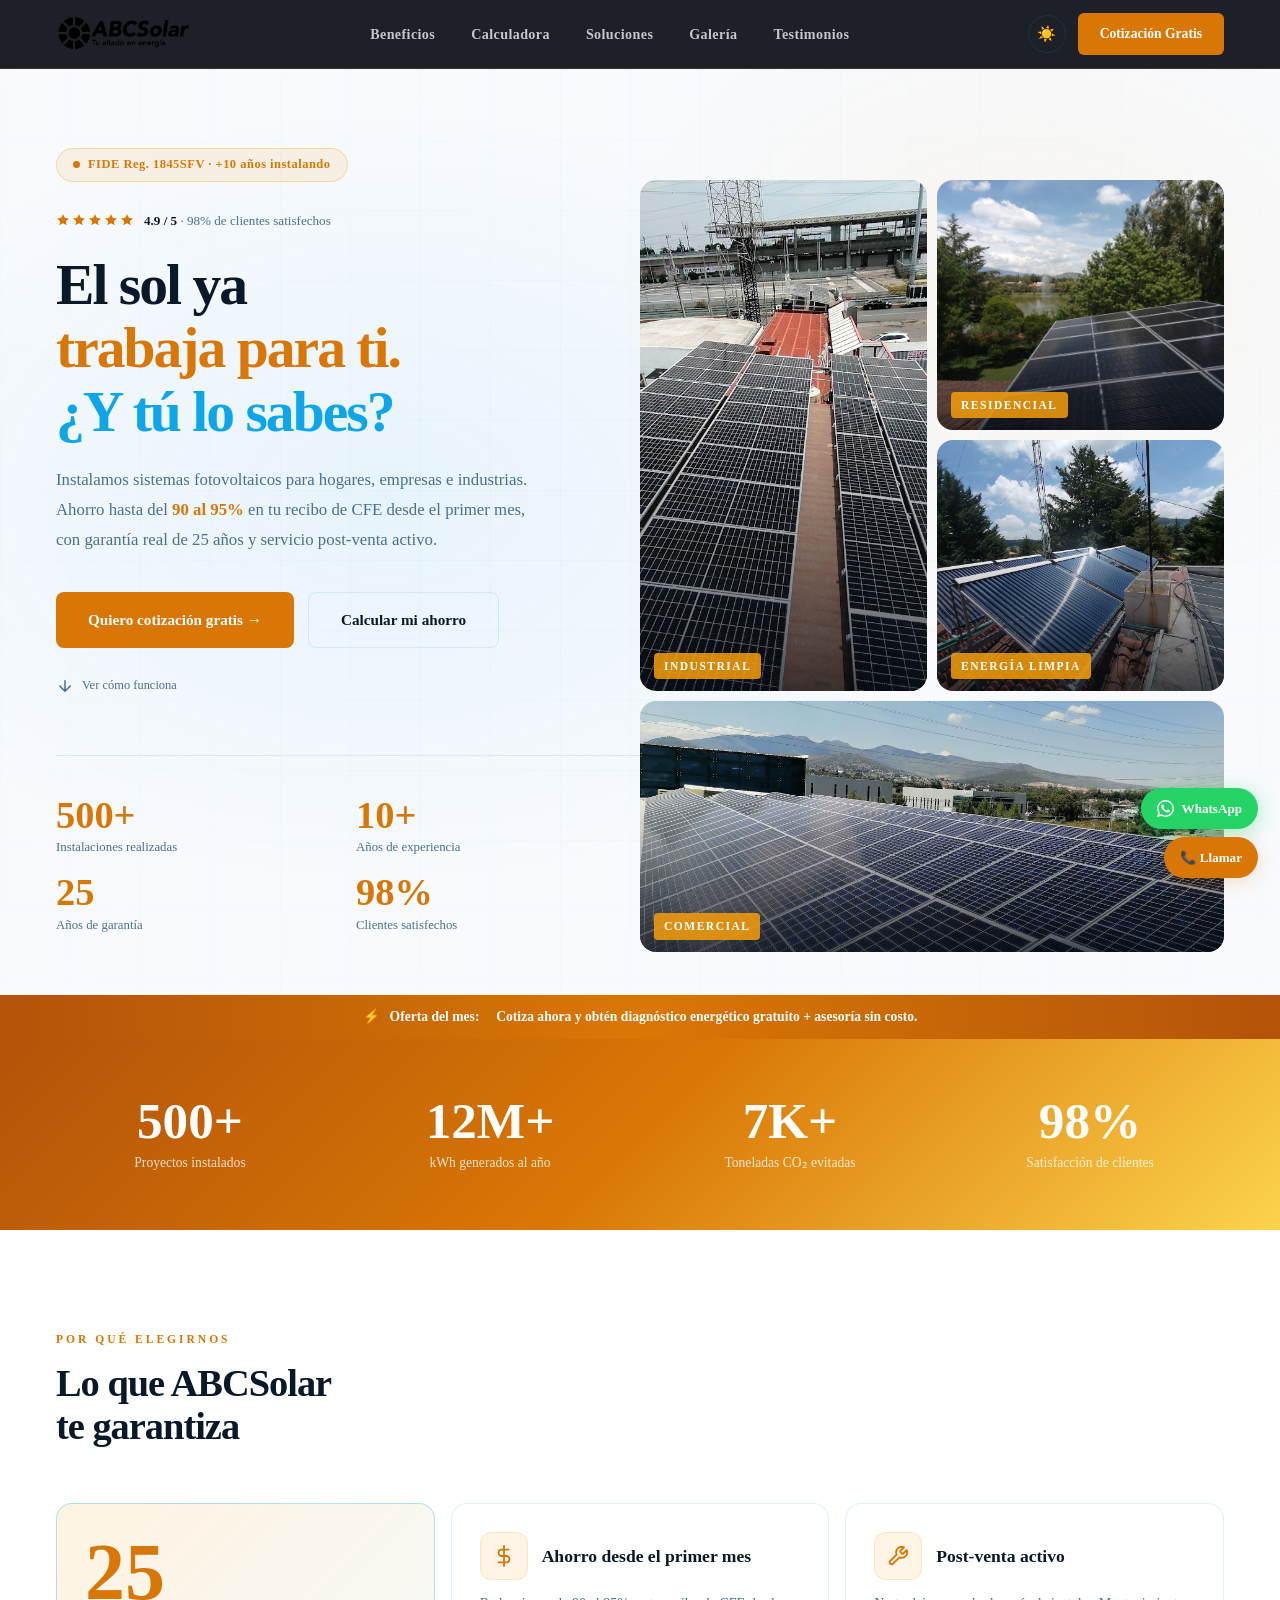
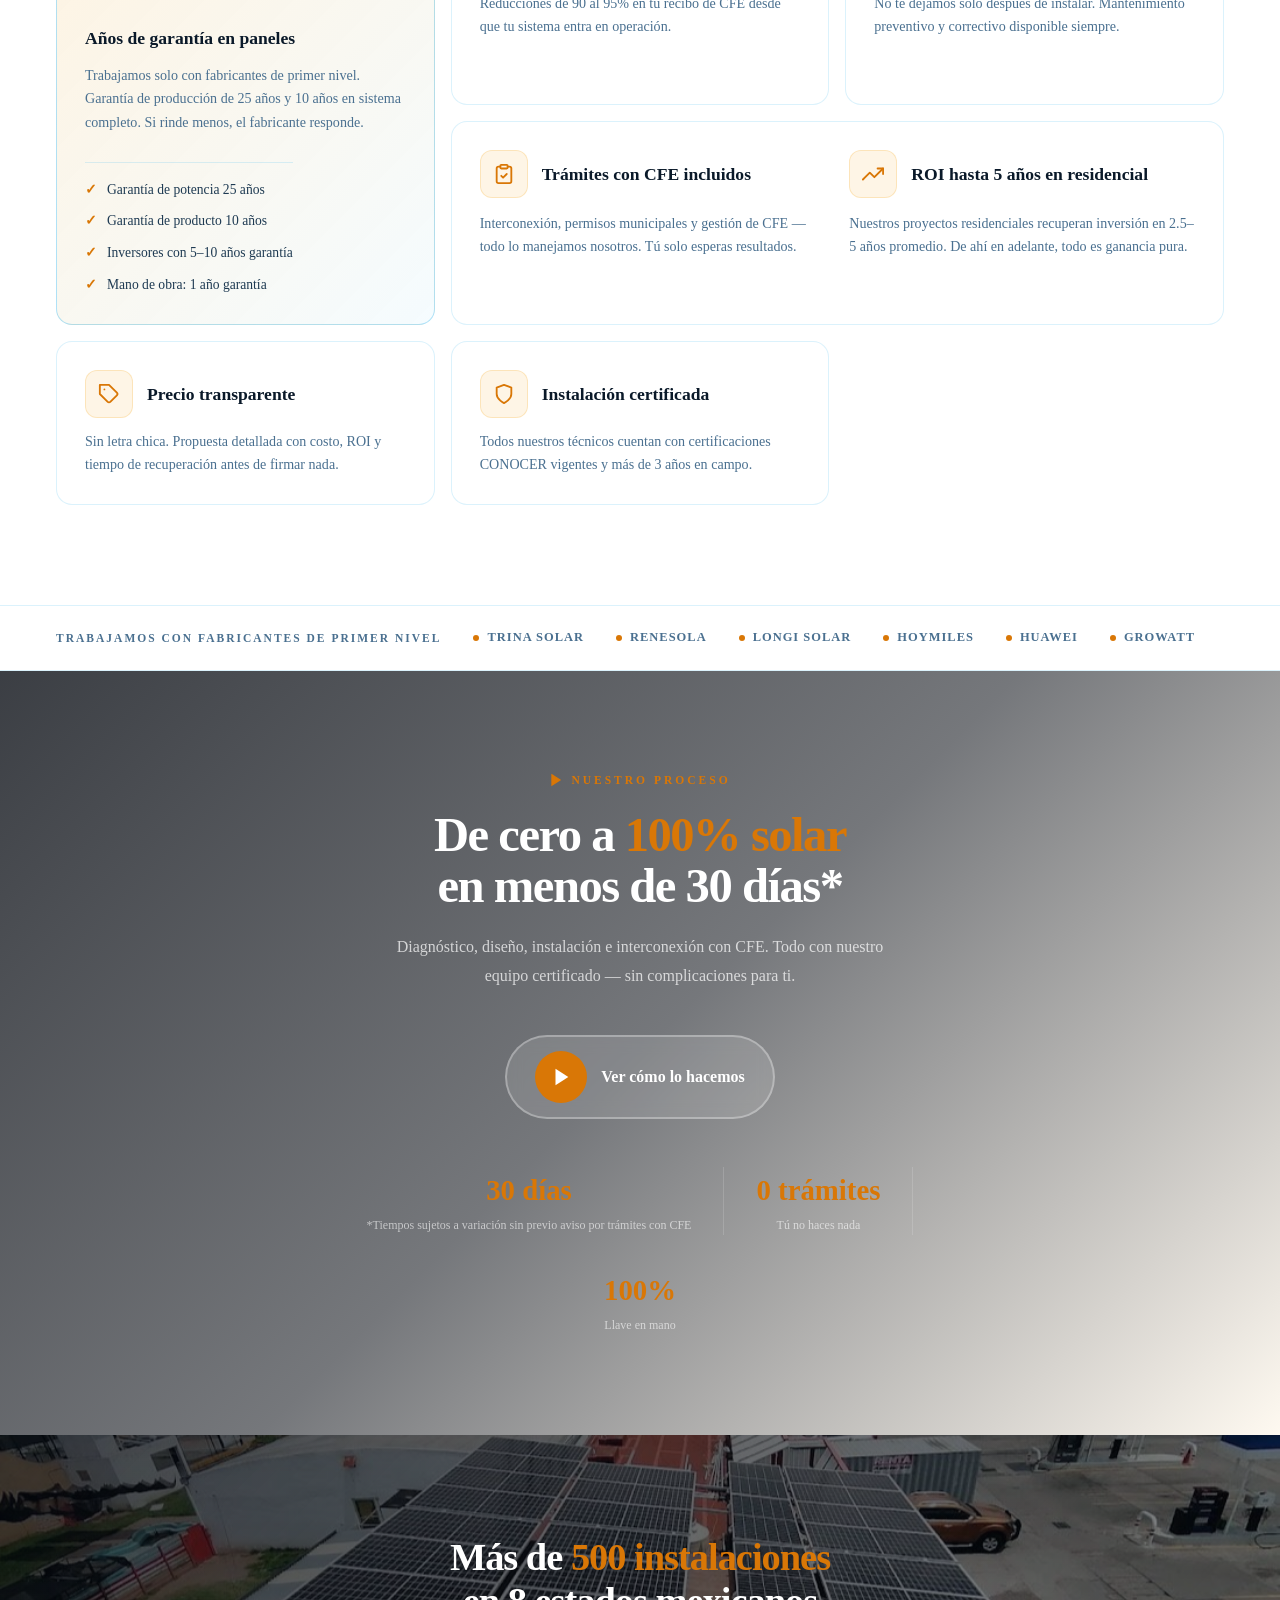
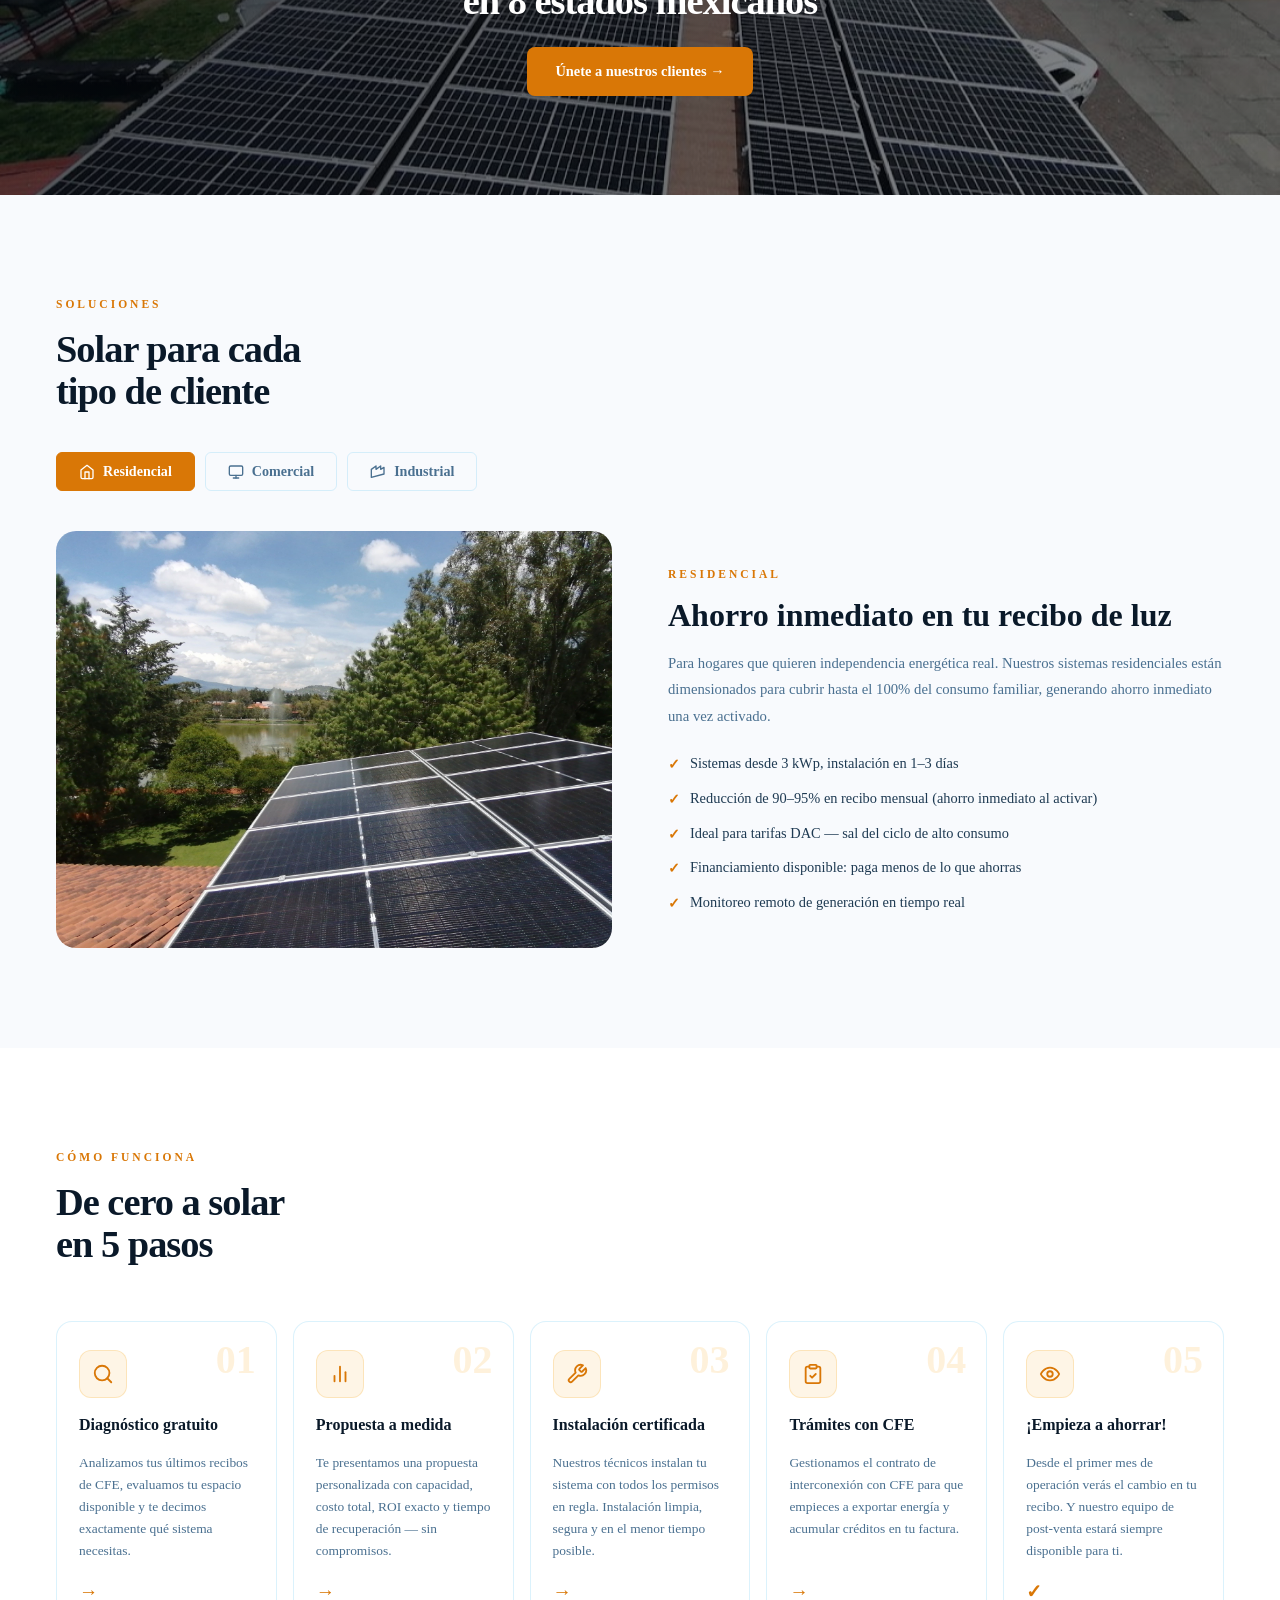
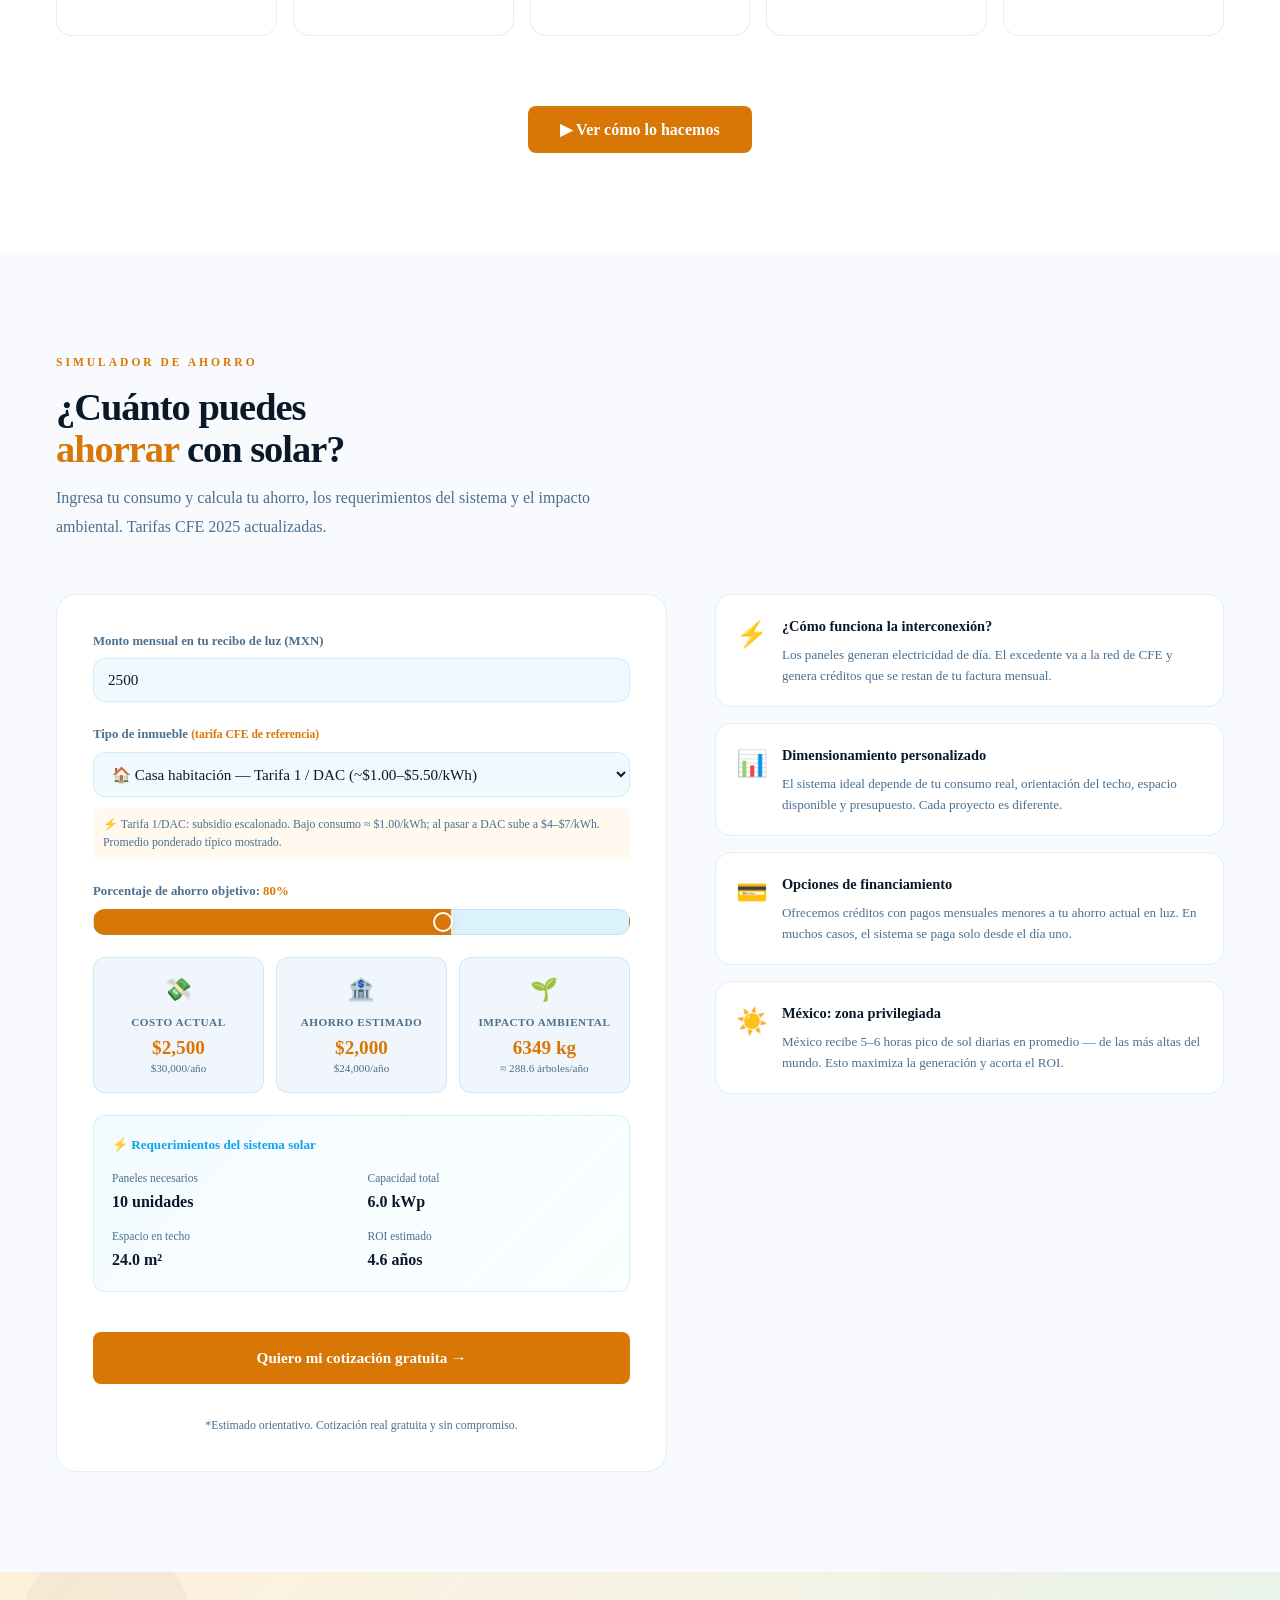
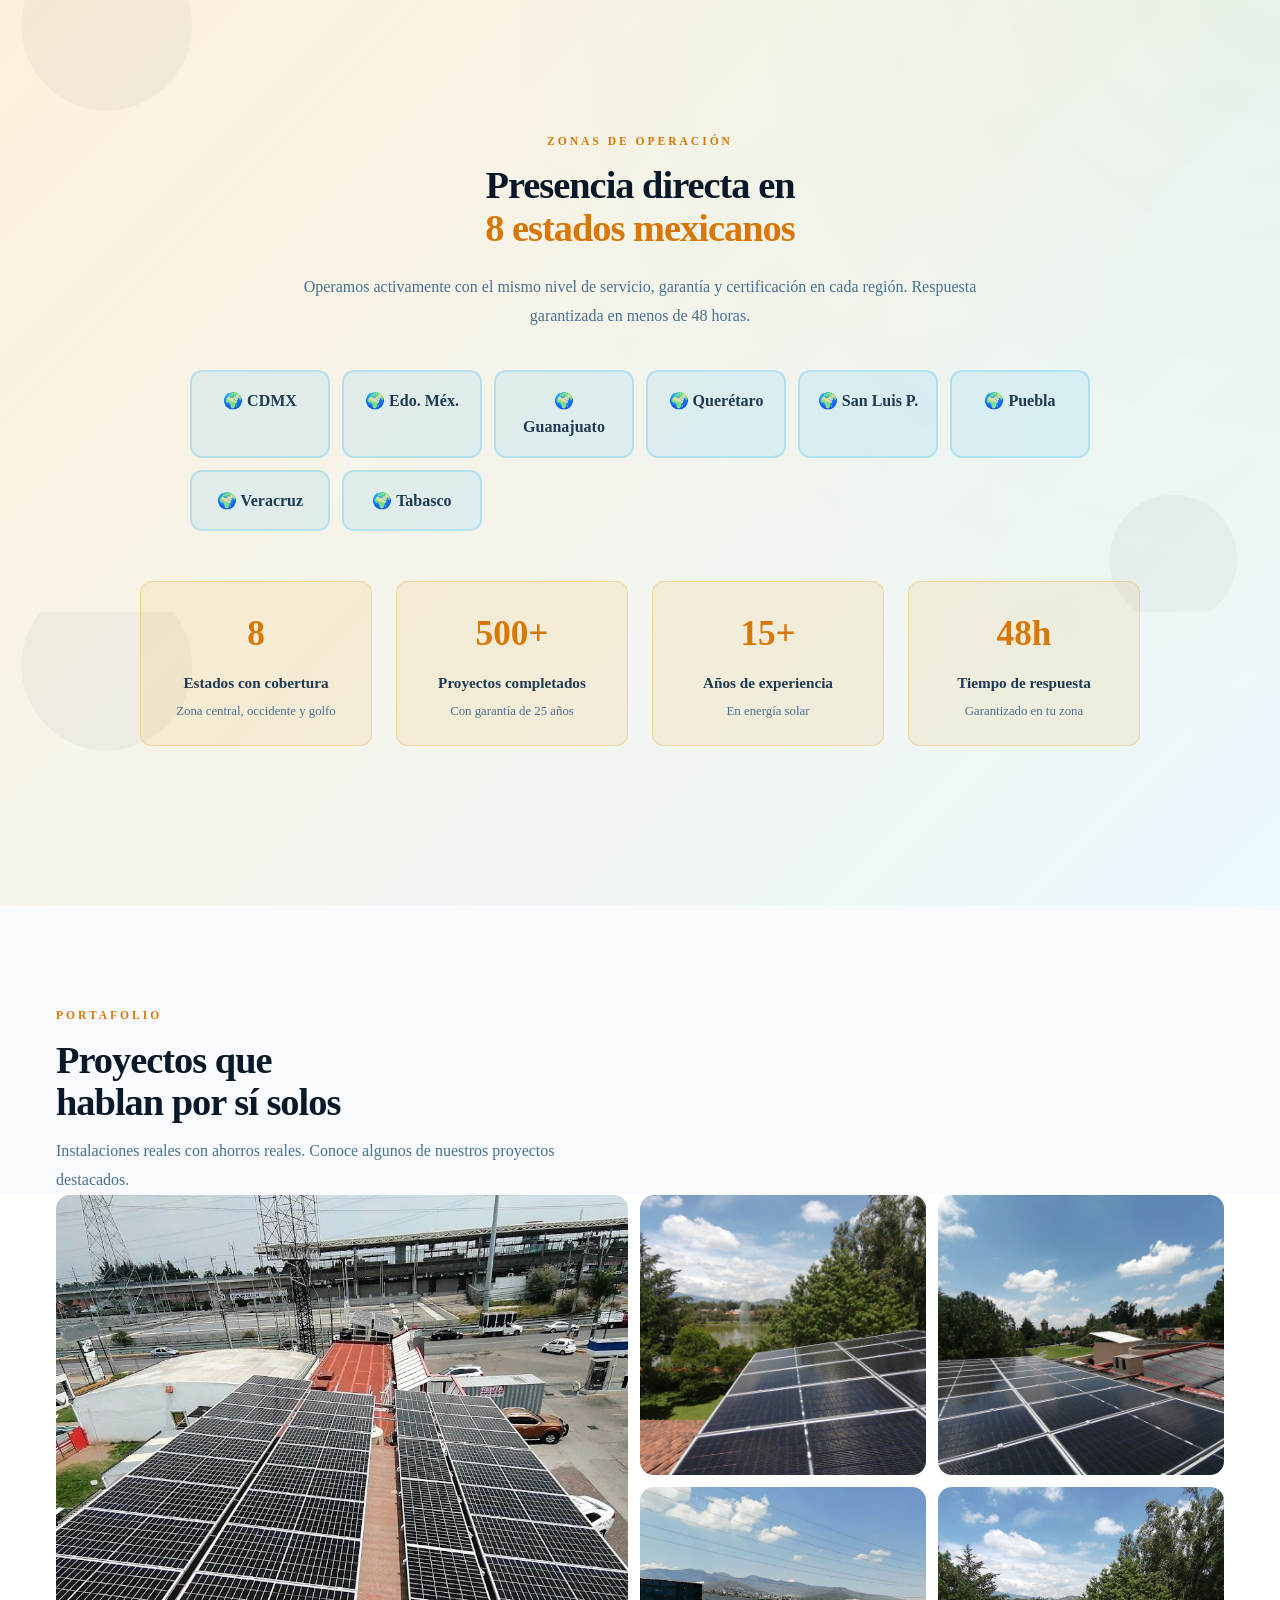
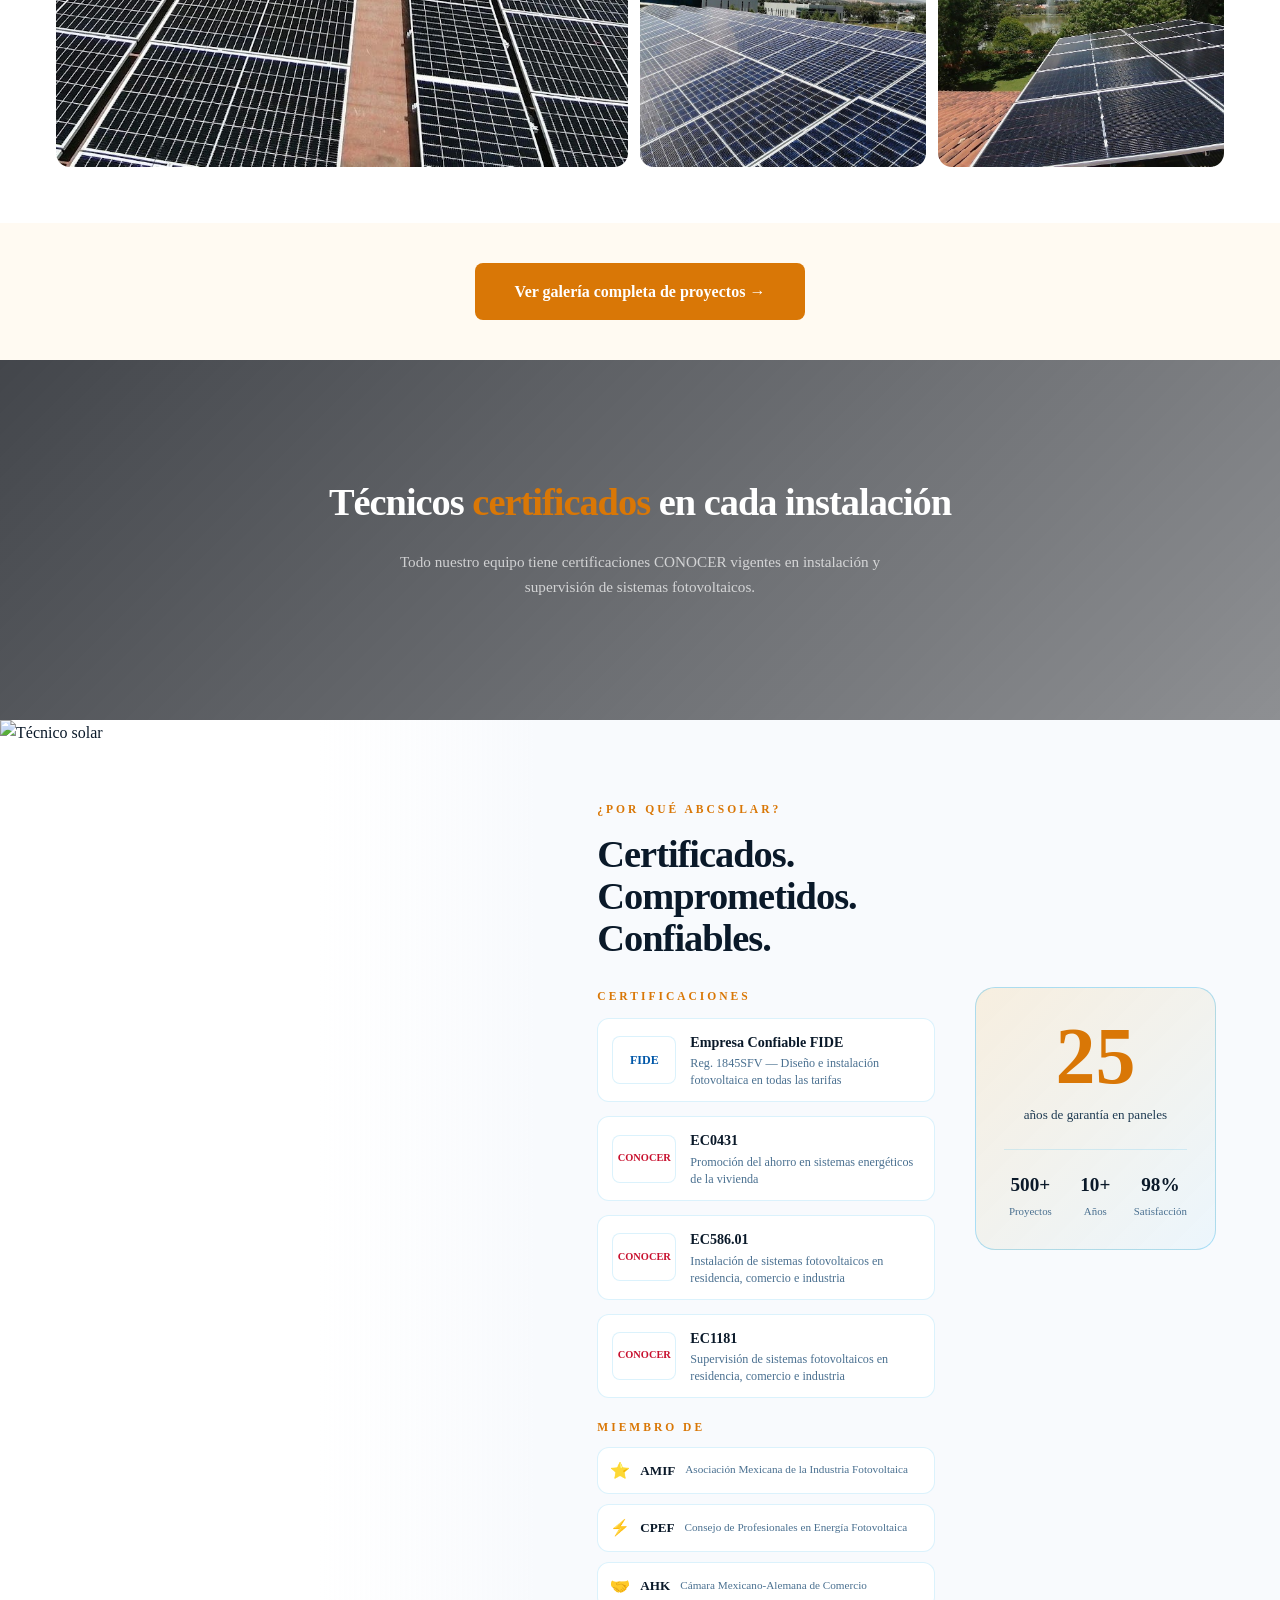
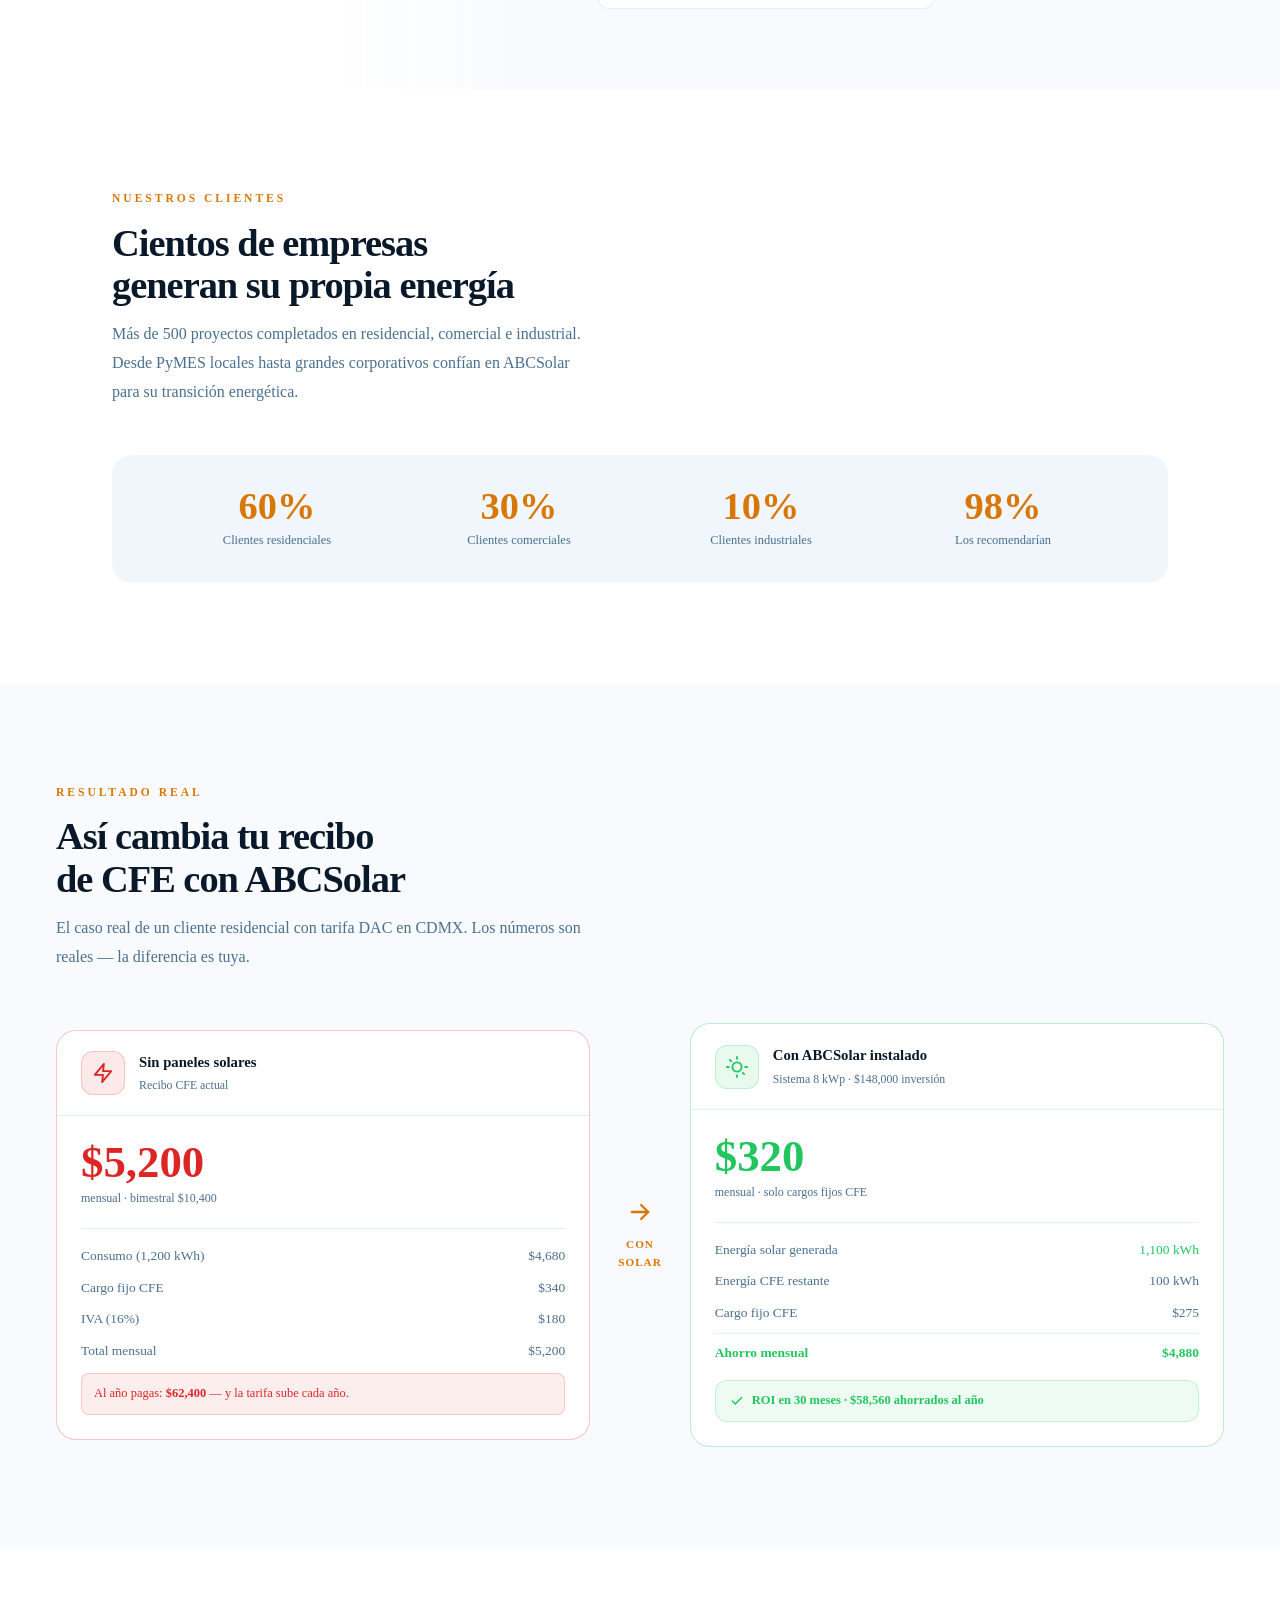
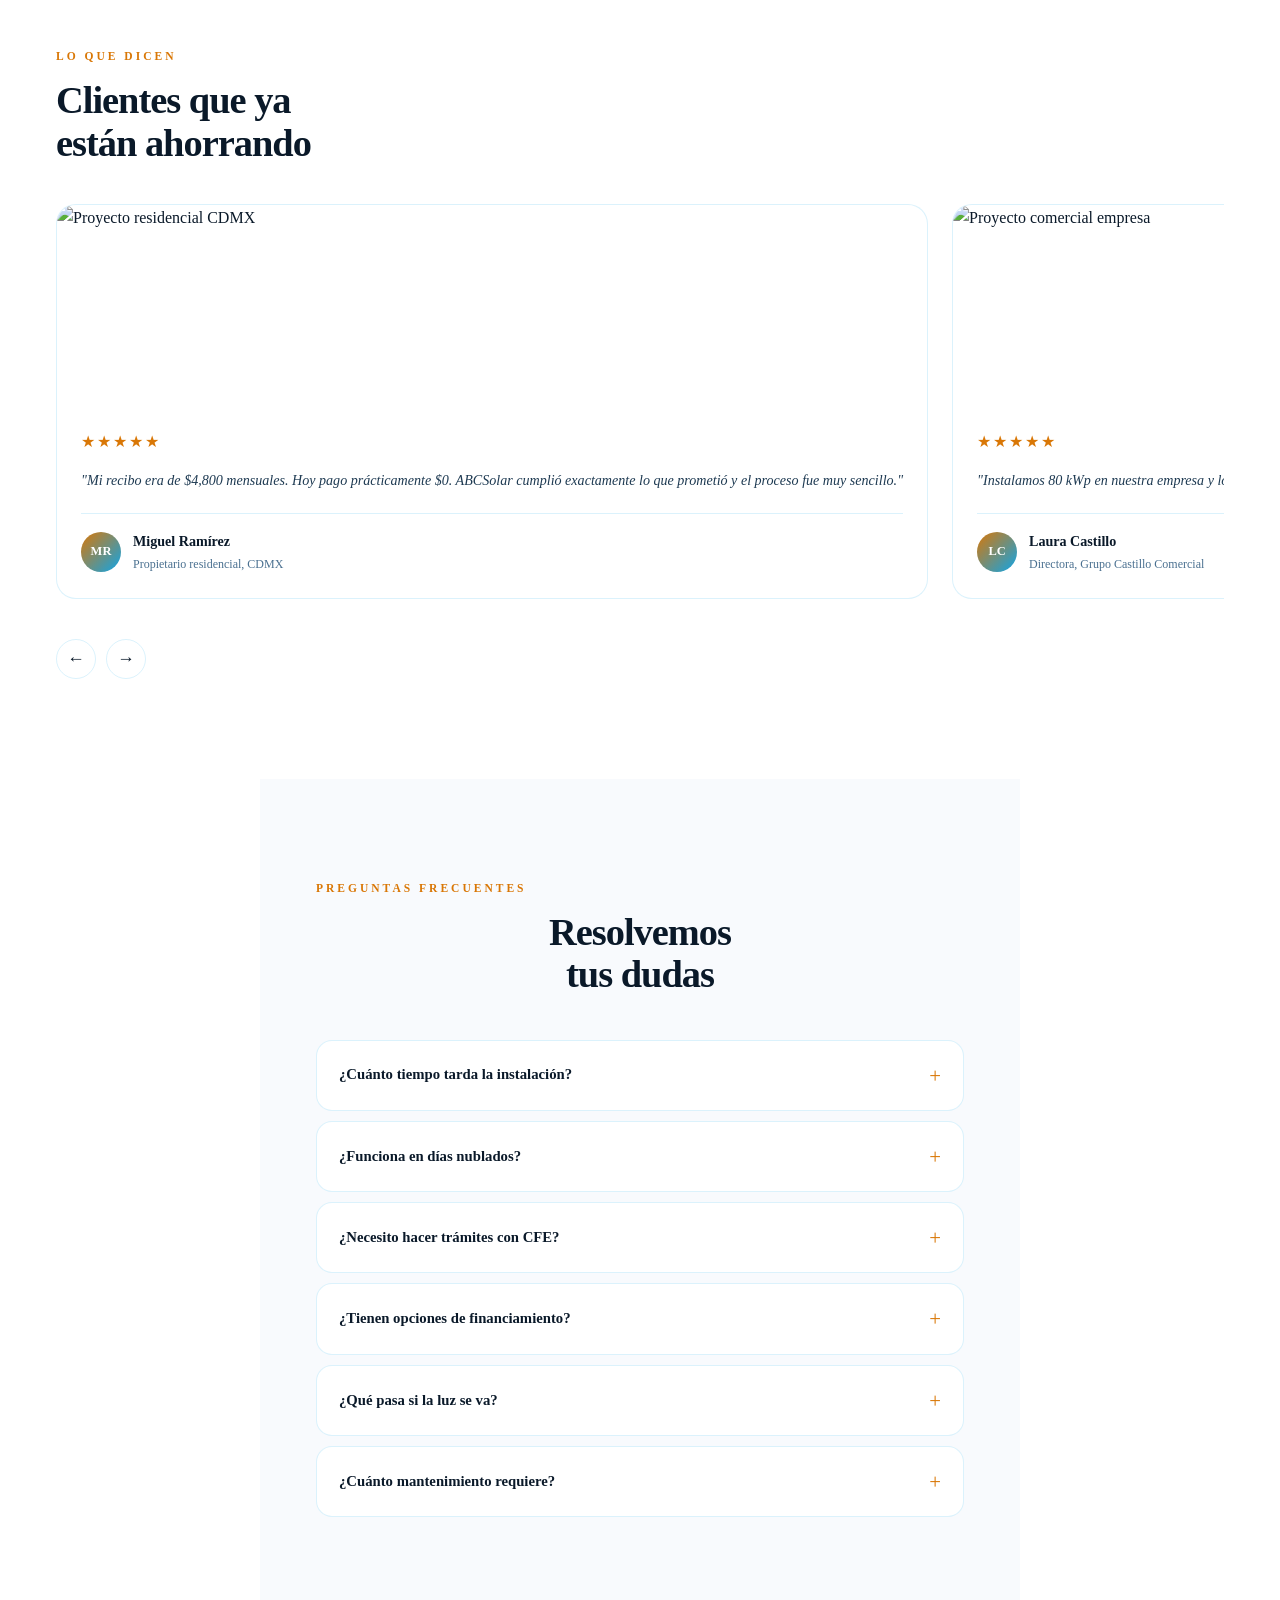
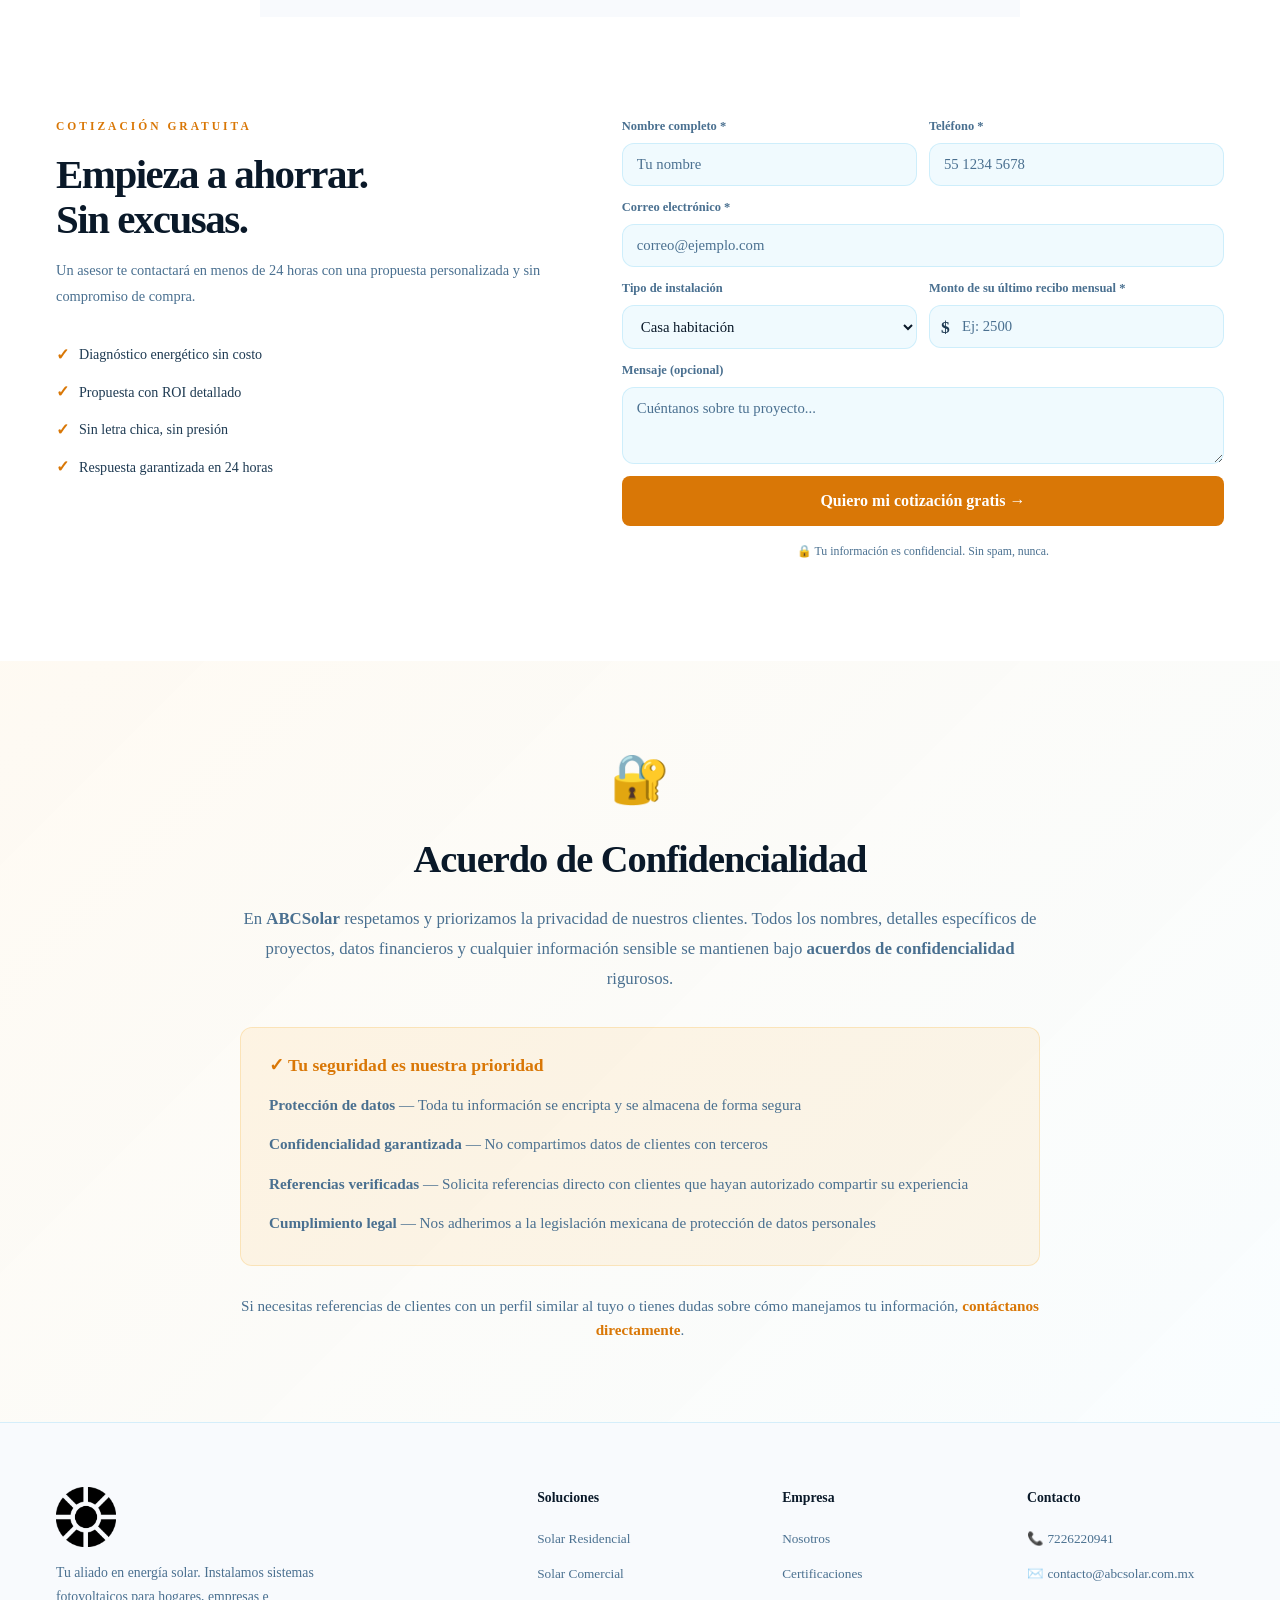
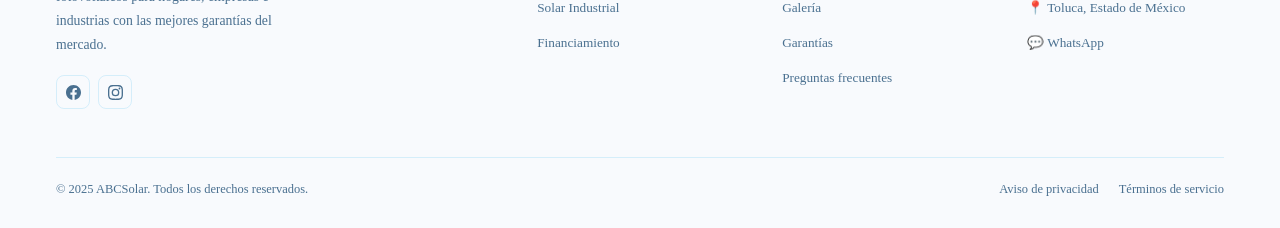
==== index.html @ b7cfd256 "Add files via upload" ====
<!DOCTYPE html>
<html lang="es" data-theme="dark">
<head>
  <meta charset="UTF-8">
  <meta name="viewport" content="width=device-width, initial-scale=1.0">
  <meta http-equiv="X-UA-Compatible" content="ie=edge">
  <title>ABCSolar — Energía Solar | Hogar · Empresa · Industria</title>
  <meta name="description" content="Instalamos sistemas fotovoltaicos para hogares, empresas e industrias en México. Ahorra hasta 100% en tu recibo de CFE. +500 instalaciones, 25 años de garantía. Certificados FIDE y CONOCER.">

  <!-- Preconnect to Google Fonts -->
  <link rel="preconnect" href="https://fonts.googleapis.com">
  <link rel="preconnect" href="https://fonts.gstatic.com" crossorigin>
  <link href="https://fonts.googleapis.com/css2?family=Merriweather:wght@400;700;900&family=Playfair+Display:wght@700;800;900&display=swap" rel="stylesheet">

  <!-- Stylesheets (Modular CSS) -->
  <link rel="stylesheet" href="assets/css/tokens.css">
  <link rel="stylesheet" href="assets/css/base.css">
  <link rel="stylesheet" href="assets/css/components.css">
  <link rel="stylesheet" href="assets/css/animations.css">
  <link rel="stylesheet" href="assets/css/sections.css">
  <link rel="stylesheet" href="assets/css/responsive.css">

  <!-- Security: Content Security Policy -->
  <meta http-equiv="Content-Security-Policy" content="default-src 'self'; script-src 'self' 'unsafe-inline'; style-src 'self' https://fonts.googleapis.com 'unsafe-inline'; img-src 'self' data: https:; font-src 'self' https://fonts.gstatic.com; connect-src 'self' https:; frame-src https://www.youtube.com;">
  <meta http-equiv="X-Content-Type-Options" content="nosniff">
  <meta name="referrer" content="strict-origin-when-cross-origin">

  <!-- Favicon -->
  <link rel="icon" type="image/svg+xml" href="public/favicon.svg">
</head>
<body>

<!-- MOBILE MENU -->
<div class="mob-menu" id="mobMenu">
  <button class="mob-close" onclick="closeMob()">✕</button>
  <a href="#beneficios" onclick="closeMob()">Beneficios</a>
  <a href="#para-quien" onclick="closeMob()">Soluciones</a>
  <a href="#calculadora" onclick="closeMob()">Calculadora</a>
  <a href="#clientes" onclick="closeMob()">Clientes</a>
  <a href="#proyectos" onclick="closeMob()">Proyectos</a>
  <a href="#testimonios" onclick="closeMob()">Testimonios</a>
  <a href="#contacto" onclick="closeMob()" style="color:var(--sun)">Cotización →</a>
</div>

<!-- NAV -->
<nav id="nav">
  <a href="#hero" class="nav-logo"><img src="public/logo-abc-full.png" id="navLogo" alt="ABCSolar"></a>
  <ul class="nav-links">
    <li><a href="#beneficios">Beneficios</a></li>
    <li><a href="#calculadora">Calculadora</a></li>
    <li><a href="#para-quien">Soluciones</a></li>
    <li><a href="galeria.html">Galería</a></li>
    <li><a href="#testimonios">Testimonios</a></li>
  </ul>
  <div class="nav-r">
    <button class="theme-btn" id="themeBtn" onclick="toggleTheme()" title="Cambiar modo" aria-label="Cambiar modo de color">🌙</button>
    <a href="#contacto" class="btn-cta">Cotización Gratis</a>
    <div class="ham" onclick="openMob()" role="button" tabindex="0" aria-label="Abrir menú de navegación" onkeydown="if(event.key==='Enter')openMob()"><span></span><span></span><span></span></div>
  </div>
</nav>

<!-- ══ HERO ══ -->
<section id="hero">
  <div class="hero-bg"></div>
  <div class="hero-grid-lines"></div>

  <div class="hero-left">
    <div class="hero-badge"><div class="dot-pulse"></div>FIDE Reg. 1845SFV · +10 años instalando</div>
    <div class="hero-rating">
      <div class="rating-stars">
        <svg width="14" height="14" viewBox="0 0 24 24" fill="var(--sun)"><polygon points="12 2 15.09 8.26 22 9.27 17 14.14 18.18 21.02 12 17.77 5.82 21.02 7 14.14 2 9.27 8.91 8.26 12 2"/></svg>
        <svg width="14" height="14" viewBox="0 0 24 24" fill="var(--sun)"><polygon points="12 2 15.09 8.26 22 9.27 17 14.14 18.18 21.02 12 17.77 5.82 21.02 7 14.14 2 9.27 8.91 8.26 12 2"/></svg>
        <svg width="14" height="14" viewBox="0 0 24 24" fill="var(--sun)"><polygon points="12 2 15.09 8.26 22 9.27 17 14.14 18.18 21.02 12 17.77 5.82 21.02 7 14.14 2 9.27 8.91 8.26 12 2"/></svg>
        <svg width="14" height="14" viewBox="0 0 24 24" fill="var(--sun)"><polygon points="12 2 15.09 8.26 22 9.27 17 14.14 18.18 21.02 12 17.77 5.82 21.02 7 14.14 2 9.27 8.91 8.26 12 2"/></svg>
        <svg width="14" height="14" viewBox="0 0 24 24" fill="var(--sun)"><polygon points="12 2 15.09 8.26 22 9.27 17 14.14 18.18 21.02 12 17.77 5.82 21.02 7 14.14 2 9.27 8.91 8.26 12 2"/></svg>
      </div>
      <span class="rating-text"><strong>4.9 / 5</strong> · 98% de clientes satisfechos</span>
    </div>
    <h1 class="hero-title">
      El sol ya<br>
      <span class="line2">trabaja para ti.</span>
      <span class="line3">¿Y tú lo sabes?</span>
    </h1>
    <p class="hero-desc">
      Instalamos sistemas fotovoltaicos para hogares, empresas e industrias.
      Ahorro hasta del <strong>90 al 95%</strong> en tu recibo de CFE desde el primer mes,
      con garantía real de 25 años y servicio post-venta activo.
    </p>
    <div class="hero-btns">
      <a href="#contacto" class="btn-primary">Quiero cotización gratis →</a>
      <a href="#calculadora" class="btn-outline">Calcular mi ahorro</a>
    </div>
    <div class="scroll-arrow" onclick="document.getElementById('numbers').scrollIntoView({behavior:'smooth'})">
      <svg width="18" height="18" viewBox="0 0 24 24" fill="none" stroke="currentColor" stroke-width="2" stroke-linecap="round" stroke-linejoin="round"><path d="M12 5v14m0 0-7-7m7 7 7-7"/></svg>
      Ver cómo funciona
    </div>
    <div class="hero-stats stg">
      <div class="stat-box">
        <div class="stat-n"><span class="count-up" data-target="500">0</span>+</div>
        <div class="stat-l">Instalaciones realizadas</div>
      </div>
      <div class="stat-box">
        <div class="stat-n"><span class="count-up" data-target="10">0</span>+</div>
        <div class="stat-l">Años de experiencia</div>
      </div>
      <div class="stat-box">
        <div class="stat-n"><span class="count-up" data-target="25">0</span></div>
        <div class="stat-l">Años de garantía</div>
      </div>
      <div class="stat-box">
        <div class="stat-n"><span class="count-up" data-target="98">0</span>%</div>
        <div class="stat-l">Clientes satisfechos</div>
      </div>
    </div>
  </div>

  <div class="hero-right">
    <div class="hero-mosaic">
      <div class="mosaic-img tall">
        <img src="assets/images/projects/proyecto-industrial-1.jpg" alt="Instalación industrial" loading="eager">
        <div class="mosaic-overlay"></div>
        <div class="mosaic-tag">Industrial</div>
      </div>
      <div class="mosaic-img">
        <img src="assets/images/projects/proyecto-residencial-1.jpg" alt="Casa con paneles" loading="eager">
        <div class="mosaic-overlay"></div>
        <div class="mosaic-tag">Residencial</div>
      </div>
      <div class="mosaic-img">
        <img src="assets/images/projects/proyecto-detalle-1.jpg" alt="Detalle instalación" loading="eager">
        <div class="mosaic-overlay"></div>
        <div class="mosaic-tag">Energía limpia</div>
      </div>
      <div class="mosaic-img span2">
        <img src="assets/images/projects/proyecto-comercial-1.jpg" alt="Instalación comercial" loading="eager">
        <div class="mosaic-overlay"></div>
        <div class="mosaic-tag">Comercial</div>
      </div>
    </div>
  </div>
</section>

<!-- RIBBON -->
<div class="ribbon">
  ⚡ <strong>Oferta del mes:</strong>&nbsp; Cotiza ahora y obtén diagnóstico energético gratuito + asesoría sin costo.
</div>

<!-- ══ NÚMEROS ══ -->
<section id="numbers" style="padding:56px">
  <div class="numbers-grid stg">
    <div class="num-item">
      <div class="num-val"><span class="count-up" data-target="500">0</span>+</div>
      <div class="num-label">Proyectos instalados</div>
    </div>
    <div class="num-item">
      <div class="num-val"><span class="count-up" data-target="12">0</span>M+</div>
      <div class="num-label">kWh generados al año</div>
    </div>
    <div class="num-item">
      <div class="num-val"><span class="count-up" data-target="7">0</span>K+</div>
      <div class="num-label">Toneladas CO₂ evitadas</div>
    </div>
    <div class="num-item">
      <div class="num-val"><span class="count-up" data-target="98">0</span>%</div>
      <div class="num-label">Satisfacción de clientes</div>
    </div>
  </div>
</section>

<!-- ══ BENEFICIOS BENTO ══ -->
<section id="beneficios">
  <div class="s-tag">Por qué elegirnos</div>
  <h2 class="s-title reveal">Lo que ABCSolar<br>te garantiza</h2>
  <div class="bento stg">
    <!-- Featured: garantía 25 años - columna izquierda, fila doble -->
    <div class="bento-card featured">
      <div class="bc-num">25</div>
      <div class="bc-title">Años de garantía en paneles</div>
      <p class="bc-text">Trabajamos solo con fabricantes de primer nivel. Garantía de producción de 25 años y 10 años en sistema completo. Si rinde menos, el fabricante responde.</p>
      <div style="display:flex;flex-direction:column;gap:10px;margin-top:16px;padding-top:16px;border-top:1px solid var(--bdr)">
        <div style="display:flex;align-items:center;gap:10px;font-size:.85rem;color:var(--t1)"><span style="color:var(--sun);font-weight:700">✓</span> Garantía de potencia 25 años</div>
        <div style="display:flex;align-items:center;gap:10px;font-size:.85rem;color:var(--t1)"><span style="color:var(--sun);font-weight:700">✓</span> Garantía de producto 10 años</div>
        <div style="display:flex;align-items:center;gap:10px;font-size:.85rem;color:var(--t1)"><span style="color:var(--sun);font-weight:700">✓</span> Inversores con 5–10 años garantía</div>
        <div style="display:flex;align-items:center;gap:10px;font-size:.85rem;color:var(--t1)"><span style="color:var(--sun);font-weight:700">✓</span> Mano de obra: 1 año garantía</div>
      </div>
    </div>
    <!-- Fila 1: columnas 2 y 3 -->
    <div class="bento-card">
      <div class="bc-header"><div class="bc-icon"><svg viewBox="0 0 24 24" fill="none" stroke="currentColor" stroke-width="2" stroke-linecap="round" stroke-linejoin="round"><line x1="12" y1="1" x2="12" y2="23"/><path d="M17 5H9.5a3.5 3.5 0 0 0 0 7h5a3.5 3.5 0 0 1 0 7H6"/></svg></div><div class="bc-title">Ahorro desde el primer mes</div></div>
      <p class="bc-text">Reducciones de 90 al 95% en tu recibo de CFE desde que tu sistema entra en operación.</p>
    </div>
    <div class="bento-card">
      <div class="bc-header"><div class="bc-icon"><svg viewBox="0 0 24 24" fill="none" stroke="currentColor" stroke-width="2" stroke-linecap="round" stroke-linejoin="round"><path d="M14.7 6.3a1 1 0 0 0 0 1.4l1.6 1.6a1 1 0 0 0 1.4 0l3.77-3.77a6 6 0 0 1-7.94 7.94l-6.91 6.91a2.12 2.12 0 0 1-3-3l6.91-6.91a6 6 0 0 1 7.94-7.94l-3.76 3.76z"/></svg></div><div class="bc-title">Post-venta activo</div></div>
      <p class="bc-text">No te dejamos solo después de instalar. Mantenimiento preventivo y correctivo disponible siempre.</p>
    </div>
    <!-- Fila 2: columnas 2 y 3 (wide) -->
    <div class="bento-card wide">
      <div class="wide-grid">
        <div class="wide-item">
          <div class="bc-header"><div class="bc-icon"><svg viewBox="0 0 24 24" fill="none" stroke="currentColor" stroke-width="2" stroke-linecap="round" stroke-linejoin="round"><path d="M16 4h2a2 2 0 0 1 2 2v14a2 2 0 0 1-2 2H6a2 2 0 0 1-2-2V6a2 2 0 0 1 2-2h2"/><rect x="8" y="2" width="8" height="4" rx="1"/><path d="m9 14 2 2 4-4"/></svg></div><div class="bc-title">Trámites con CFE incluidos</div></div>
          <p class="bc-text">Interconexión, permisos municipales y gestión de CFE — todo lo manejamos nosotros. Tú solo esperas resultados.</p>
        </div>
        <div class="wide-item">
          <div class="bc-header"><div class="bc-icon"><svg viewBox="0 0 24 24" fill="none" stroke="currentColor" stroke-width="2" stroke-linecap="round" stroke-linejoin="round"><polyline points="23 6 13.5 15.5 8.5 10.5 1 18"/><polyline points="17 6 23 6 23 12"/></svg></div><div class="bc-title">ROI hasta 5 años en residencial</div></div>
          <p class="bc-text">Nuestros proyectos residenciales recuperan inversión en 2.5–5 años promedio. De ahí en adelante, todo es ganancia pura.</p>
        </div>
      </div>
    </div>
    <!-- Fila 3: las 3 columnas -->
    <div class="bento-card">
      <div class="bc-header"><div class="bc-icon"><svg viewBox="0 0 24 24" fill="none" stroke="currentColor" stroke-width="2" stroke-linecap="round" stroke-linejoin="round"><path d="M20.59 13.41l-7.17 7.17a2 2 0 0 1-2.83 0L2 12V2h10l8.59 8.59a2 2 0 0 1 0 2.82z"/><line x1="7" y1="7" x2="7.01" y2="7"/></svg></div><div class="bc-title">Precio transparente</div></div>
      <p class="bc-text">Sin letra chica. Propuesta detallada con costo, ROI y tiempo de recuperación antes de firmar nada.</p>
    </div>
    <div class="bento-card">
      <div class="bc-header"><div class="bc-icon"><svg viewBox="0 0 24 24" fill="none" stroke="currentColor" stroke-width="2" stroke-linecap="round" stroke-linejoin="round"><path d="M12 22s8-4 8-10V5l-8-3-8 3v7c0 6 8 10 8 10z"/></svg></div><div class="bc-title">Instalación certificada</div></div>
      <p class="bc-text">Todos nuestros técnicos cuentan con certificaciones CONOCER vigentes y más de 3 años en campo.</p>
    </div>
  </div>
</section>

<!-- ══ BRAND LOGOS STRIP ══ -->
<div class="logos-strip">
  <div class="logos-label">Trabajamos con fabricantes de primer nivel</div>
  <div class="logos-track">
    <div class="brand-logo"><div class="bl-dot"></div><span>TRINA SOLAR</span></div>
    <div class="brand-logo"><div class="bl-dot"></div><span>RENESOLA</span></div>
    <div class="brand-logo"><div class="bl-dot"></div><span>LONGI SOLAR</span></div>
    <div class="brand-logo"><div class="bl-dot"></div><span>HOYMILES</span></div>
    <div class="brand-logo"><div class="bl-dot"></div><span>HUAWEI</span></div>
    <div class="brand-logo"><div class="bl-dot"></div><span>GROWATT</span></div>
    <div class="brand-logo"><div class="bl-dot"></div><span>SMA</span></div>
    <div class="brand-logo"><div class="bl-dot"></div><span>FRONIUS</span></div>
  </div>
</div>

<!-- ══ VIDEO CTA ══ -->
<section id="video-cta" style="padding:0;overflow:hidden">
  <div class="video-hero" style="background-image:url('https://images.unsplash.com/photo-1509391366360-2e959784a276?w=1600&q=85');background-size:cover;background-position:center 30%">
    <div style="position:absolute;inset:0;background:linear-gradient(135deg,rgba(4,8,15,.78) 0%,rgba(4,8,15,.55) 50%,rgba(245,158,11,.06) 100%)"></div>
    <div style="position:relative;z-index:1;text-align:center;padding:100px 56px;max-width:720px;margin:0 auto">
      <div class="s-tag" style="text-align:center;display:flex;align-items:center;justify-content:center;gap:8px;margin-bottom:20px">
        <svg width="14" height="14" viewBox="0 0 24 24" fill="none" stroke="currentColor" stroke-width="2" stroke-linecap="round"><polygon points="5 3 19 12 5 21 5 3" fill="currentColor"/></svg>
        Nuestro proceso
      </div>
      <h2 style="font-family:'Playfair Display',serif;font-size:clamp(2rem,3.8vw,3.4rem);font-weight:900;color:#fff;letter-spacing:-1.5px;margin-bottom:20px;line-height:1.05">
        De cero a <span style="color:var(--sun)">100% solar</span><br>en menos de 30 días*
      </h2>
      <p style="color:rgba(255,255,255,.72);font-size:1rem;line-height:1.85;margin-bottom:44px;max-width:520px;margin-left:auto;margin-right:auto">
        Diagnóstico, diseño, instalación e interconexión con CFE. Todo con nuestro equipo certificado — sin complicaciones para ti.
      </p>
      <button class="video-play-btn" onclick="openVideoModal()">
        <div class="play-ring">
          <svg width="22" height="22" viewBox="0 0 24 24" fill="white"><polygon points="6 3 20 12 6 21 6 3"/></svg>
        </div>
        <span>Ver cómo lo hacemos</span>
      </button>
      <div style="display:flex;gap:32px;justify-content:center;margin-top:48px;flex-wrap:wrap">
        <div style="text-align:center">
          <div style="font-family:'Playfair Display',serif;font-size:1.8rem;font-weight:900;color:var(--sun)">30 días</div>
          <div style="font-size:.75rem;color:rgba(255,255,255,.6);margin-top:3px">*Tiempos sujetos a variación sin previo aviso por trámites con CFE</div>
        </div>
        <div style="width:1px;background:rgba(255,255,255,.15)"></div>
        <div style="text-align:center">
          <div style="font-family:'Playfair Display',serif;font-size:1.8rem;font-weight:900;color:var(--sun)">0 trámites</div>
          <div style="font-size:.75rem;color:rgba(255,255,255,.6);margin-top:3px">Tú no haces nada</div>
        </div>
        <div style="width:1px;background:rgba(255,255,255,.15)"></div>
        <div style="text-align:center">
          <div style="font-family:'Playfair Display',serif;font-size:1.8rem;font-weight:900;color:var(--sun)">100%</div>
          <div style="font-size:.75rem;color:rgba(255,255,255,.6);margin-top:3px">Llave en mano</div>
        </div>
      </div>
    </div>
  </div>
</section>

<!-- VIDEO MODAL -->
<div id="videoModal" style="display:none;position:fixed;inset:0;background:rgba(0,0,0,0.92);z-index:1000;align-items:center;justify-content:center;">
  <div style="position:relative;width:90vw;max-width:960px;border-radius:16px;overflow:hidden;box-shadow:0 30px 80px rgba(0,0,0,0.6);">
    <button onclick="closeVideoModal()" style="position:absolute;top:14px;right:14px;background:rgba(255,255,255,0.15);border:none;color:white;width:42px;height:42px;border-radius:50%;cursor:pointer;font-size:18px;z-index:10;transition:background 0.2s ease;" onmouseover="this.style.background='rgba(255,255,255,0.3)'" onmouseout="this.style.background='rgba(255,255,255,0.15)'">✕</button>
    <video id="videoPlayer" style="width:100%;display:block;max-height:80vh;background:#000;" controls playsinline>
      <source src="assets/video/proceso.mp4" type="video/mp4">
      Tu navegador no soporta video HTML5.
    </video>
  </div>
</div>

<!-- ══ IMAGE BREAK 1 ══ -->
<div class="img-break">
  <img id="pb1" loading="lazy" src="assets/images/projects/proyecto-industrial-1.jpg" alt="Instalación industrial">
  <div class="img-break-overlay">
    <div class="img-break-title">Más de <span>500 instalaciones</span><br>en 8 estados mexicanos</div>
    <a href="#contacto" class="btn-primary" style="font-size:.9rem;padding:13px 28px">Únete a nuestros clientes →</a>
  </div>
</div>

<!-- ══ PARA QUIÉN ══ -->
<section id="para-quien">
  <div class="s-tag">Soluciones</div>
  <h2 class="s-title reveal">Solar para cada<br>tipo de cliente</h2>
  <div class="tabs stg">
    <button class="tab-btn active" onclick="setTab(0)"><svg viewBox="0 0 24 24" fill="none" stroke="currentColor" stroke-width="2" stroke-linecap="round" stroke-linejoin="round" width="16" height="16"><path d="m3 9 9-7 9 7v11a2 2 0 0 1-2 2H5a2 2 0 0 1-2-2z"/><polyline points="9 22 9 12 15 12 15 22"/></svg> Residencial</button>
    <button class="tab-btn" onclick="setTab(1)"><svg viewBox="0 0 24 24" fill="none" stroke="currentColor" stroke-width="2" stroke-linecap="round" stroke-linejoin="round" width="16" height="16"><rect x="2" y="3" width="20" height="14" rx="2"/><path d="M8 21h8"/><path d="M12 17v4"/></svg> Comercial</button>
    <button class="tab-btn" onclick="setTab(2)"><svg viewBox="0 0 24 24" fill="none" stroke="currentColor" stroke-width="2" stroke-linecap="round" stroke-linejoin="round" width="16" height="16"><path d="M2 20V8l7-5v5l7-5v5l5-3v10z"/></svg> Industrial</button>
  </div>
  <div class="tab-content active" id="tab0">
    <div class="tab-img"><img loading="lazy" src="assets/images/projects/proyecto-residencial-1.jpg" alt="Casa con paneles"></div>
    <div class="tab-info">
      <div class="tab-type">Residencial</div>
      <div class="tab-title">Ahorro inmediato en tu recibo de luz</div>
      <p class="tab-desc">Para hogares que quieren independencia energética real. Nuestros sistemas residenciales están dimensionados para cubrir hasta el 100% del consumo familiar, generando ahorro inmediato una vez activado.</p>
      <ul class="tab-list">
        <li>Sistemas desde 3 kWp, instalación en 1–3 días</li>
        <li>Reducción de 90–95% en recibo mensual (ahorro inmediato al activar)</li>
        <li>Ideal para tarifas DAC — sal del ciclo de alto consumo</li>
        <li>Financiamiento disponible: paga menos de lo que ahorras</li>
        <li>Monitoreo remoto de generación en tiempo real</li>
      </ul>
    </div>
  </div>
  <div class="tab-content" id="tab1">
    <div class="tab-img"><img loading="lazy" src="assets/images/projects/proyecto-comercial-1.jpg" alt="Instalación comercial"></div>
    <div class="tab-info">
      <div class="tab-type">Comercial</div>
      <div class="tab-title">Reduce costos operativos de tu empresa</div>
      <p class="tab-desc">Para negocios en tarifa PDBT o GDBT. El solar comercial ofrece el mejor ROI del mercado y es deducible fiscalmente al 100% en México.</p>
      <ul class="tab-list">
        <li>Deduce el 100% de la inversión en tu declaración fiscal</li>
        <li>ROI promedio: 2–3.5 años en proyectos comerciales</li>
        <li>Sistemas de 10 kWp a 100 kWp</li>
        <li>Monitoreo inteligente de demanda y generación</li>
        <li>Reducción inmediata en tarifa PDBT (~$4/kWh)</li>
      </ul>
    </div>
  </div>
  <div class="tab-content" id="tab2">
    <div class="tab-img"><img loading="lazy" src="assets/images/projects/proyecto-instalacion-1.jpg" alt="Instalación industrial"></div>
    <div class="tab-info">
      <div class="tab-type">Industrial</div>
      <div class="tab-title">Ahorra millones en energía industrial</div>
      <p class="tab-desc">Para industrias en tarifas GDMTO o GDMTH. Un sistema bien diseñado puede eliminar el consumo en horas punta y reducir dramáticamente la demanda contratada.</p>
      <ul class="tab-list">
        <li>Sistemas desde 100 kWp hasta varios MW</li>
        <li>Ingeniería especializada en media y alta tensión</li>
        <li>Elimina consumo en horario punta (tarifa GDMTH)</li>
        <li>Proyecto llave en mano — permisos, instalación y seguimiento</li>
        <li>Ahorro significativo en consumo mensual</li>
      </ul>
    </div>
  </div>
</section>

<!-- ══ PROCESO (5 pasos) ══ -->
<section id="proceso">
  <div class="s-tag">Cómo funciona</div>
  <h2 class="s-title reveal">De cero a solar<br>en 5 pasos</h2>
  <div class="proceso-track stg">
    <div class="step-card">
      <div class="step-num">01</div>
      <div class="step-icon"><svg viewBox="0 0 24 24" fill="none" stroke="currentColor" stroke-width="2" stroke-linecap="round" stroke-linejoin="round"><circle cx="11" cy="11" r="8"/><line x1="21" y1="21" x2="16.65" y2="16.65"/></svg></div>
      <div class="step-title">Diagnóstico gratuito</div>
      <p class="step-text">Analizamos tus últimos recibos de CFE, evaluamos tu espacio disponible y te decimos exactamente qué sistema necesitas.</p>
      <div class="step-arrow">→</div>
    </div>
    <div class="step-card">
      <div class="step-num">02</div>
      <div class="step-icon"><svg viewBox="0 0 24 24" fill="none" stroke="currentColor" stroke-width="2" stroke-linecap="round" stroke-linejoin="round"><line x1="18" y1="20" x2="18" y2="10"/><line x1="12" y1="20" x2="12" y2="4"/><line x1="6" y1="20" x2="6" y2="14"/></svg></div>
      <div class="step-title">Propuesta a medida</div>
      <p class="step-text">Te presentamos una propuesta personalizada con capacidad, costo total, ROI exacto y tiempo de recuperación — sin compromisos.</p>
      <div class="step-arrow">→</div>
    </div>
    <div class="step-card">
      <div class="step-num">03</div>
      <div class="step-icon"><svg viewBox="0 0 24 24" fill="none" stroke="currentColor" stroke-width="2" stroke-linecap="round" stroke-linejoin="round"><path d="M14.7 6.3a1 1 0 0 0 0 1.4l1.6 1.6a1 1 0 0 0 1.4 0l3.77-3.77a6 6 0 0 1-7.94 7.94l-6.91 6.91a2.12 2.12 0 0 1-3-3l6.91-6.91a6 6 0 0 1 7.94-7.94l-3.76 3.76z"/></svg></div>
      <div class="step-title">Instalación certificada</div>
      <p class="step-text">Nuestros técnicos instalan tu sistema con todos los permisos en regla. Instalación limpia, segura y en el menor tiempo posible.</p>
      <div class="step-arrow">→</div>
    </div>
    <div class="step-card">
      <div class="step-num">04</div>
      <div class="step-icon"><svg viewBox="0 0 24 24" fill="none" stroke="currentColor" stroke-width="2" stroke-linecap="round" stroke-linejoin="round"><path d="M16 4h2a2 2 0 0 1 2 2v14a2 2 0 0 1-2 2H6a2 2 0 0 1-2-2V6a2 2 0 0 1 2-2h2"/><rect x="8" y="2" width="8" height="4" rx="1"/><path d="m9 14 2 2 4-4"/></svg></div>
      <div class="step-title">Trámites con CFE</div>
      <p class="step-text">Gestionamos el contrato de interconexión con CFE para que empieces a exportar energía y acumular créditos en tu factura.</p>
      <div class="step-arrow">→</div>
    </div>
    <div class="step-card">
      <div class="step-num">05</div>
      <div class="step-icon"><svg viewBox="0 0 24 24" fill="none" stroke="currentColor" stroke-width="2" stroke-linecap="round" stroke-linejoin="round"><path d="M2 12s3-7 10-7 10 7 10 7-3 7-10 7-10-7-10-7Z"/><circle cx="12" cy="12" r="3"/></svg></div>
      <div class="step-title">¡Empieza a ahorrar!</div>
      <p class="step-text">Desde el primer mes de operación verás el cambio en tu recibo. Y nuestro equipo de post-venta estará siempre disponible para ti.</p>
      <div class="step-arrow">✓</div>
    </div>
  </div>

  <!-- VIDEO CTA -->
  <div style="margin-top: 60px; text-align: center;">
    <button onclick="openVideoModal()" class="btn-primary" style="padding: 14px 32px; font-size: 1rem;">▶ Ver cómo lo hacemos</button>
  </div>

</section>
<section id="calculadora">
  <div class="s-tag">Simulador de ahorro</div>
  <h2 class="s-title reveal">¿Cuánto puedes<br><span style="color:var(--sun)">ahorrar</span> con solar?</h2>
  <p class="s-sub reveal">Ingresa tu consumo y calcula tu ahorro, los requerimientos del sistema y el impacto ambiental. Tarifas CFE 2025 actualizadas.</p>
  <div class="calc-layout">
    <div class="calc-box reveal-l">
      <div class="cfield">
        <label>Monto mensual en tu recibo de luz (MXN)</label>
        <input type="number" id="recibo" placeholder="Escribe el total de tu último recibo" value="2500" oninput="calcular()">
      </div>
      <div class="cfield">
        <label>Tipo de inmueble <span style="color:var(--sun);font-size:.72rem;">(tarifa CFE de referencia)</span></label>
        <select id="tipo" onchange="calcular()">
          <option value="residencial">🏠 Casa habitación — Tarifa 1 / DAC (~$1.00–$5.50/kWh)</option>
          <option value="comercial_pdbt">🏪 Negocio pequeño/mediano — PDBT (~$4.00/kWh)</option>
          <option value="comercial_gdbt">🏢 Empresa grande (>25 kW) — GDBT (~$4.20/kWh)</option>
          <option value="industrial_gdmto">🏭 Industrial media tensión — GDMTO (~$3.20/kWh)</option>
          <option value="industrial_gdmth">⚡ Industrial horaria — GDMTH (punta ~$5.20/kWh)</option>
        </select>
        <div class="tariff-note" id="tariff-note"></div>
      </div>
      <div class="cfield">
        <label>Porcentaje de ahorro objetivo: <strong id="pct-lbl" style="color:var(--sun)">80%</strong></label>
        <input type="range" class="range-input" id="pct" min="40" max="100" value="80" oninput="calcular()">
      </div>
      <div class="res-grid">
        <div class="res-card"><div class="res-ico">💸</div><div class="res-lbl">Costo actual</div><div class="res-val" id="rc-mensual">$2,500</div><div class="res-sub" id="rc-anual">$30,000/año</div></div>
        <div class="res-card"><div class="res-ico">🏦</div><div class="res-lbl">Ahorro estimado</div><div class="res-val" id="rc-ahorro">$2,000</div><div class="res-sub" id="rc-ahorro-a">$24,000/año</div></div>
        <div class="res-card"><div class="res-ico">🌱</div><div class="res-lbl">Impacto ambiental</div><div class="res-val" id="rc-co2">284 kg</div><div class="res-sub" id="rc-arb">≈12.8 árboles/año</div></div>
      </div>
      <div class="req-panel">
        <div class="req-title">⚡ Requerimientos del sistema solar</div>
        <div class="req-grid">
          <div><div class="req-item-label">Paneles necesarios</div><div class="req-item-val"><span id="r-paneles">8</span> unidades</div></div>
          <div><div class="req-item-label">Capacidad total</div><div class="req-item-val"><span id="r-cap">4.8</span> kWp</div></div>
          <div><div class="req-item-label">Espacio en techo</div><div class="req-item-val"><span id="r-esp">19.2</span> m²</div></div>
          <div><div class="req-item-label">ROI estimado</div><div class="req-item-val"><span id="r-roi">3.2</span> años</div></div>
        </div>
      </div>
      <a href="#contacto" class="btn-primary" style="width:100%;justify-content:center;margin-top:18px;padding:14px">Quiero mi cotización gratuita →</a>
      <p style="font-size:.74rem;color:var(--t2);text-align:center;margin-top:10px">*Estimado orientativo. Cotización real gratuita y sin compromiso.</p>
    </div>
    <div class="calc-info-col reveal-r">
      <div class="info-card"><div class="ic-icon">⚡</div><div><div class="ic-title">¿Cómo funciona la interconexión?</div><p class="ic-text">Los paneles generan electricidad de día. El excedente va a la red de CFE y genera créditos que se restan de tu factura mensual.</p></div></div>
      <div class="info-card"><div class="ic-icon">📊</div><div><div class="ic-title">Dimensionamiento personalizado</div><p class="ic-text">El sistema ideal depende de tu consumo real, orientación del techo, espacio disponible y presupuesto. Cada proyecto es diferente.</p></div></div>
      <div class="info-card"><div class="ic-icon">💳</div><div><div class="ic-title">Opciones de financiamiento</div><p class="ic-text">Ofrecemos créditos con pagos mensuales menores a tu ahorro actual en luz. En muchos casos, el sistema se paga solo desde el día uno.</p></div></div>
      <div class="info-card"><div class="ic-icon">☀️</div><div><div class="ic-title">México: zona privilegiada</div><p class="ic-text">México recibe 5–6 horas pico de sol diarias en promedio — de las más altas del mundo. Esto maximiza la generación y acorta el ROI.</p></div></div>
    </div>
  </div>
</section>

<!-- ══ COBERTURA NACIONAL ══ -->
<section id="cobertura" style="background: linear-gradient(135deg, rgba(245,158,11,0.15) 0%, rgba(56,189,248,0.1) 100%), radial-gradient(circle at top right, rgba(34,197,94,0.05), transparent 50%); position: relative; overflow: hidden;">
  <!-- Fondo decorativo -->
  <div style="position: absolute; inset: 0; opacity: 0.03; background-image: url('data:image/svg+xml,<svg xmlns=%22http://www.w3.org/2000/svg%22 viewBox=%220 0 1200 600%22><circle cx=%22100%22 cy=%2250%22 r=%2280%22 fill=%22currentColor%22/><circle cx=%221100%22 cy=%22550%22 r=%2260%22 fill=%22currentColor%22/></svg>'); pointer-events: none;"></div>
  
  <div style="position: relative; z-index: 1; max-width: 1200px; margin: 0 auto; padding: 60px 56px; text-align: center;">
    <div class="s-tag" style="font-family: 'Merriweather', 'Georgia', serif;">Zonas de operación</div>
    <h2 class="s-title reveal" style="font-family: 'Merriweather', 'Georgia', serif; margin-bottom: 24px;">Presencia directa en<br><span style="color: var(--sun);">8 estados mexicanos</span></h2>
    <p class="s-sub reveal" style="font-family: 'Merriweather', 'Georgia', serif; max-width: 700px; margin: 0 auto 40px;">Operamos activamente con el mismo nivel de servicio, garantía y certificación en cada región. Respuesta garantizada en menos de 48 horas.</p>
    
    <!-- Grid de estados centrado -->
    <div style="display: grid; grid-template-columns: repeat(auto-fit, minmax(140px, 1fr)); gap: 12px; max-width: 900px; margin: 0 auto 50px;">
      <div style="padding: 16px; background: rgba(56,189,248,0.12); border: 2px solid rgba(56,189,248,0.25); border-radius: 12px; font-family: 'Merriweather', 'Georgia', serif; font-weight: 600; color: var(--t1);">🌍 CDMX</div>
      <div style="padding: 16px; background: rgba(56,189,248,0.12); border: 2px solid rgba(56,189,248,0.25); border-radius: 12px; font-family: 'Merriweather', 'Georgia', serif; font-weight: 600; color: var(--t1);">🌍 Edo. Méx.</div>
      <div style="padding: 16px; background: rgba(56,189,248,0.12); border: 2px solid rgba(56,189,248,0.25); border-radius: 12px; font-family: 'Merriweather', 'Georgia', serif; font-weight: 600; color: var(--t1);">🌍 Guanajuato</div>
      <div style="padding: 16px; background: rgba(56,189,248,0.12); border: 2px solid rgba(56,189,248,0.25); border-radius: 12px; font-family: 'Merriweather', 'Georgia', serif; font-weight: 600; color: var(--t1);">🌍 Querétaro</div>
      <div style="padding: 16px; background: rgba(56,189,248,0.12); border: 2px solid rgba(56,189,248,0.25); border-radius: 12px; font-family: 'Merriweather', 'Georgia', serif; font-weight: 600; color: var(--t1);">🌍 San Luis P.</div>
      <div style="padding: 16px; background: rgba(56,189,248,0.12); border: 2px solid rgba(56,189,248,0.25); border-radius: 12px; font-family: 'Merriweather', 'Georgia', serif; font-weight: 600; color: var(--t1);">🌍 Puebla</div>
      <div style="padding: 16px; background: rgba(56,189,248,0.12); border: 2px solid rgba(56,189,248,0.25); border-radius: 12px; font-family: 'Merriweather', 'Georgia', serif; font-weight: 600; color: var(--t1);">🌍 Veracruz</div>
      <div style="padding: 16px; background: rgba(56,189,248,0.12); border: 2px solid rgba(56,189,248,0.25); border-radius: 12px; font-family: 'Merriweather', 'Georgia', serif; font-weight: 600; color: var(--t1);">🌍 Tabasco</div>
    </div>
    
    <!-- Estadísticas -->
    <div style="display: grid; grid-template-columns: repeat(auto-fit, minmax(200px, 1fr)); gap: 24px; max-width: 1000px; margin: 0 auto;">
      <div style="padding: 24px; background: rgba(245,158,11,0.1); border: 1px solid rgba(245,158,11,0.3); border-radius: 12px;">
        <div style="font-family: 'Merriweather', 'Georgia', serif; font-size: 2.2rem; font-weight: 900; color: var(--sun); margin-bottom: 8px;">8</div>
        <div style="font-family: 'Merriweather', 'Georgia', serif; font-size: 0.95rem; color: var(--t1); font-weight: 600;">Estados con cobertura</div>
        <div style="font-family: 'Merriweather', 'Georgia', serif; font-size: 0.8rem; color: var(--t2); margin-top: 6px;">Zona central, occidente y golfo</div>
      </div>
      <div style="padding: 24px; background: rgba(245,158,11,0.1); border: 1px solid rgba(245,158,11,0.3); border-radius: 12px;">
        <div style="font-family: 'Merriweather', 'Georgia', serif; font-size: 2.2rem; font-weight: 900; color: var(--sun); margin-bottom: 8px;">500+</div>
        <div style="font-family: 'Merriweather', 'Georgia', serif; font-size: 0.95rem; color: var(--t1); font-weight: 600;">Proyectos completados</div>
        <div style="font-family: 'Merriweather', 'Georgia', serif; font-size: 0.8rem; color: var(--t2); margin-top: 6px;">Con garantía de 25 años</div>
      </div>
      <div style="padding: 24px; background: rgba(245,158,11,0.1); border: 1px solid rgba(245,158,11,0.3); border-radius: 12px;">
        <div style="font-family: 'Merriweather', 'Georgia', serif; font-size: 2.2rem; font-weight: 900; color: var(--sun); margin-bottom: 8px;">15+</div>
        <div style="font-family: 'Merriweather', 'Georgia', serif; font-size: 0.95rem; color: var(--t1); font-weight: 600;">Años de experiencia</div>
        <div style="font-family: 'Merriweather', 'Georgia', serif; font-size: 0.8rem; color: var(--t2); margin-top: 6px;">En energía solar</div>
      </div>
      <div style="padding: 24px; background: rgba(245,158,11,0.1); border: 1px solid rgba(245,158,11,0.3); border-radius: 12px;">
        <div style="font-family: 'Merriweather', 'Georgia', serif; font-size: 2.2rem; font-weight: 900; color: var(--sun); margin-bottom: 8px;">48h</div>
        <div style="font-family: 'Merriweather', 'Georgia', serif; font-size: 0.95rem; color: var(--t1); font-weight: 600;">Tiempo de respuesta</div>
        <div style="font-family: 'Merriweather', 'Georgia', serif; font-size: 0.8rem; color: var(--t2); margin-top: 6px;">Garantizado en tu zona</div>
      </div>
    </div>
  </div>
</section>

<!-- ══ GALLERY PROYECTOS ══ -->
<section id="proyectos" style="padding-bottom:0">
  <div>
    <div class="s-tag">Portafolio</div>
    <h2 class="s-title reveal">Proyectos que<br>hablan por sí solos</h2>
    <p class="s-sub reveal">Instalaciones reales con ahorros reales. Conoce algunos de nuestros proyectos destacados.</p>
  </div>
</section>
<style>
  .abc-gallery {
    display: grid;
    grid-template-columns: 2fr 1fr 1fr;
    grid-template-rows: 280px 280px;
    gap: 12px;
    padding: 0 56px 56px;
    max-width: 1400px;
    margin: 0 auto;
  }
  .abc-gallery-item {
    position: relative;
    overflow: hidden;
    border-radius: 14px;
    cursor: pointer;
  }
  .abc-gallery-item img {
    width: 100%; height: 100%;
    object-fit: cover;
    transition: transform 0.5s ease;
    display: block;
  }
  .abc-gallery-item:hover img { transform: scale(1.07); }
  .abc-gallery-item-overlay {
    position: absolute;
    inset: 0;
    background: linear-gradient(to top, rgba(0,0,0,0.75) 0%, transparent 55%);
    opacity: 0;
    transition: opacity 0.4s ease;
    display: flex;
    flex-direction: column;
    justify-content: flex-end;
    padding: 22px;
  }
  .abc-gallery-item:hover .abc-gallery-item-overlay { opacity: 1; }
  .abc-gallery-tag {
    font-size: 0.7rem;
    font-weight: 700;
    letter-spacing: 2px;
    text-transform: uppercase;
    color: var(--sun);
    margin-bottom: 6px;
    font-family: 'Merriweather', serif;
  }
  .abc-gallery-title {
    font-size: 1.05rem;
    font-weight: 700;
    color: #fff;
    font-family: 'Merriweather', serif;
    line-height: 1.3;
  }
  .abc-gallery-item.big { grid-row: 1 / 3; }
  @media (max-width: 768px) {
    .abc-gallery {
      grid-template-columns: 1fr 1fr;
      grid-template-rows: auto;
      padding: 0 20px 40px;
    }
    .abc-gallery-item.big { grid-row: auto; }
  }
  @media (max-width: 480px) {
    .abc-gallery { grid-template-columns: 1fr; }
  }
</style>

<div class="abc-gallery">
  <div class="abc-gallery-item big">
    <img loading="lazy" src="assets/images/projects/proyecto-industrial-1.jpg" alt="Instalación industrial">
    <div class="abc-gallery-item-overlay">
      <div class="abc-gallery-tag">Industrial</div>
      <div class="abc-gallery-title">Gran instalación en techo industrial</div>
    </div>
  </div>
  <div class="abc-gallery-item">
    <img loading="lazy" src="assets/images/projects/proyecto-residencial-1.jpg" alt="Residencial premium">
    <div class="abc-gallery-item-overlay">
      <div class="abc-gallery-tag">Residencial</div>
      <div class="abc-gallery-title">Casa premium con vista</div>
    </div>
  </div>
  <div class="abc-gallery-item">
    <img loading="lazy" src="assets/images/projects/proyecto-residencial-2.jpg" alt="Casa moderna">
    <div class="abc-gallery-item-overlay">
      <div class="abc-gallery-tag">Residencial</div>
      <div class="abc-gallery-title">Casa moderna</div>
    </div>
  </div>
  <div class="abc-gallery-item">
    <img loading="lazy" src="assets/images/projects/proyecto-comercial-1.jpg" alt="Comercial">
    <div class="abc-gallery-item-overlay">
      <div class="abc-gallery-tag">Comercial</div>
      <div class="abc-gallery-title">Edificio comercial</div>
    </div>
  </div>
  <div class="abc-gallery-item">
    <img loading="lazy" src="assets/images/projects/proyecto-techo-1.jpg" alt="Techo residencial">
    <div class="abc-gallery-item-overlay">
      <div class="abc-gallery-tag">Residencial</div>
      <div class="abc-gallery-title">Instalación en techo</div>
    </div>
  </div>
</div>

<div style="text-align:center;padding:40px 56px;background:rgba(245,158,11,.05)">
  <a href="galeria.html" class="btn-primary" style="padding:16px 40px;font-size:1rem">Ver galería completa de proyectos →</a>
</div>

<!-- ══ IMAGE BREAK 2 ══ -->
<div class="img-break">
  <img loading="lazy" src="https://images.unsplash.com/photo-1473341304170-971dccb5ac1e?w=1600&q=85" alt="Técnicos instalando">
  <div class="img-break-overlay">
    <div class="img-break-title">Técnicos <span>certificados</span> en cada instalación</div>
    <p style="color:rgba(255,255,255,.7);font-size:.95rem;max-width:500px;text-align:center;line-height:1.7">
      Todo nuestro equipo tiene certificaciones CONOCER vigentes en instalación y supervisión de sistemas fotovoltaicos.
    </p>
  </div>
</div>

<!-- ══ SPLIT — DIFERENCIADORES + CERTS ══ -->
<section id="diferenciadores" style="padding:0">
  <div class="split">
    <div class="split-img">
      <img loading="lazy" src="https://images.unsplash.com/photo-1581092580497-e0d23cbdf1dc?w=900&q=85" alt="Técnico solar">
      <div class="split-img-overlay"></div>
    </div>
    <div class="split-content">
      <div class="s-tag">¿Por qué ABCSolar?</div>
      <h2 class="s-title reveal" style="margin-bottom:28px">Certificados.<br>Comprometidos.<br>Confiables.</h2>
      <div class="diff-grid" style="margin-top:0">
        <div>
          <div class="s-tag" style="margin-bottom:12px;margin-top:0">Certificaciones</div>
          <div class="cert-list">
            <div class="cert-row">
              <div class="cert-logo-img" style="background:#fff;border-radius:8px;padding:6px;display:flex;align-items:center;justify-content:center;width:64px;height:48px;flex-shrink:0;border:1px solid var(--bdr)">
                <img src="https://upload.wikimedia.org/wikipedia/commons/thumb/f/f9/FIDE_logo.svg/200px-FIDE_logo.svg.png" alt="FIDE" style="width:48px;height:auto;object-fit:contain" onerror="this.parentElement.innerHTML='<span style=\'font-weight:800;font-size:.75rem;color:#0057A8\'>FIDE</span>'">
              </div>
              <div><div class="cert-name">Empresa Confiable FIDE</div><div class="cert-desc">Reg. 1845SFV — Diseño e instalación fotovoltaica en todas las tarifas</div></div>
            </div>
            <div class="cert-row">
              <div class="cert-logo-img" style="background:#fff;border-radius:8px;padding:6px;display:flex;align-items:center;justify-content:center;width:64px;height:48px;flex-shrink:0;border:1px solid var(--bdr)">
                <img src="https://upload.wikimedia.org/wikipedia/commons/thumb/5/51/CONOCER_logo.svg/200px-CONOCER_logo.svg.png" alt="CONOCER" style="width:48px;height:auto;object-fit:contain" onerror="this.parentElement.innerHTML='<span style=\'font-weight:800;font-size:.65rem;color:#C8102E\'>CONOCER</span>'">
              </div>
              <div><div class="cert-name">EC0431</div><div class="cert-desc">Promoción del ahorro en sistemas energéticos de la vivienda</div></div>
            </div>
            <div class="cert-row">
              <div class="cert-logo-img" style="background:#fff;border-radius:8px;padding:6px;display:flex;align-items:center;justify-content:center;width:64px;height:48px;flex-shrink:0;border:1px solid var(--bdr)">
                <img src="https://upload.wikimedia.org/wikipedia/commons/thumb/5/51/CONOCER_logo.svg/200px-CONOCER_logo.svg.png" alt="CONOCER" style="width:48px;height:auto;object-fit:contain" onerror="this.parentElement.innerHTML='<span style=\'font-weight:800;font-size:.65rem;color:#C8102E\'>CONOCER</span>'">
              </div>
              <div><div class="cert-name">EC586.01</div><div class="cert-desc">Instalación de sistemas fotovoltaicos en residencia, comercio e industria</div></div>
            </div>
            <div class="cert-row">
              <div class="cert-logo-img" style="background:#fff;border-radius:8px;padding:6px;display:flex;align-items:center;justify-content:center;width:64px;height:48px;flex-shrink:0;border:1px solid var(--bdr)">
                <img src="https://upload.wikimedia.org/wikipedia/commons/thumb/5/51/CONOCER_logo.svg/200px-CONOCER_logo.svg.png" alt="CONOCER" style="width:48px;height:auto;object-fit:contain" onerror="this.parentElement.innerHTML='<span style=\'font-weight:800;font-size:.65rem;color:#C8102E\'>CONOCER</span>'">
              </div>
              <div><div class="cert-name">EC1181</div><div class="cert-desc">Supervisión de sistemas fotovoltaicos en residencia, comercio e industria</div></div>
            </div>
          </div>
          <div class="s-tag" style="margin-top:20px;margin-bottom:10px">Miembro de</div>
          <div class="members-grid">
            <div class="member-card"><div class="member-icon">⭐</div><div class="member-name">AMIF</div><div class="member-sub">Asociación Mexicana de la Industria Fotovoltaica</div></div>
            <div class="member-card"><div class="member-icon">⚡</div><div class="member-name">CPEF</div><div class="member-sub">Consejo de Profesionales en Energía Fotovoltaica</div></div>
            <div class="member-card"><div class="member-icon">🤝</div><div class="member-name">AHK</div><div class="member-sub">Cámara Mexicano-Alemana de Comercio</div></div>
          </div>
        </div>
        <div class="guarantee-panel">
          <div class="guar-num">25</div>
          <div class="guar-label">años de garantía en paneles</div>
          <div class="guar-stats">
            <div class="gs-item"><div class="gs-num">500+</div><div class="gs-label">Proyectos</div></div>
            <div class="gs-item"><div class="gs-num">10+</div><div class="gs-label">Años</div></div>
            <div class="gs-item"><div class="gs-num">98%</div><div class="gs-label">Satisfacción</div></div>
          </div>
        </div>
      </div>
    </div>
  </div>
</section>

<!-- ══ CLIENTES ══ -->
<section id="clientes">
  <div class="s-tag clients-top">Nuestros clientes</div>
  <h2 class="s-title reveal clients-top">Cientos de empresas<br>generan su propia energía</h2>
  <p class="s-sub reveal clients-top" style="margin-bottom:0">Más de 500 proyectos completados en residencial, comercial e industrial. Desde PyMES locales hasta grandes corporativos confían en ABCSolar para su transición energética.</p>

  <div class="clients-stats stg" style="margin-top:48px">
    <div class="cstat"><div class="cstat-n">60%</div><div class="cstat-l">Clientes residenciales</div></div>
    <div class="cstat"><div class="cstat-n">30%</div><div class="cstat-l">Clientes comerciales</div></div>
    <div class="cstat"><div class="cstat-n">10%</div><div class="cstat-l">Clientes industriales</div></div>
    <div class="cstat"><div class="cstat-n">98%</div><div class="cstat-l">Los recomendarían</div></div>
  </div>
</section>

<!-- ══ ANTES / DESPUÉS RECIBO CFE ══ -->
<section id="antes-despues">
  <div class="s-tag">Resultado real</div>
  <h2 class="s-title reveal">Así cambia tu recibo<br>de CFE con ABCSolar</h2>
  <p class="s-sub reveal">El caso real de un cliente residencial con tarifa DAC en CDMX. Los números son reales — la diferencia es tuya.</p>
  <div class="bill-wrap">
    <div class="bill-card bill-antes reveal-l">
      <div class="bill-head">
        <div class="bill-head-icon">
          <svg viewBox="0 0 24 24" fill="none" stroke="currentColor" stroke-width="2" stroke-linecap="round" stroke-linejoin="round"><path d="M13 2L3 14h9l-1 8 10-12h-9l1-8z"/></svg>
        </div>
        <div>
          <div class="bill-head-title">Sin paneles solares</div>
          <div class="bill-head-sub">Recibo CFE actual</div>
        </div>
      </div>
      <div class="bill-body">
        <div class="bill-amount">$5,200</div>
        <div class="bill-period">mensual · bimestral $10,400</div>
        <div class="bill-rows">
          <div class="bill-row"><span>Consumo (1,200 kWh)</span><span>$4,680</span></div>
          <div class="bill-row"><span>Cargo fijo CFE</span><span>$340</span></div>
          <div class="bill-row"><span>IVA (16%)</span><span>$180</span></div>
          <div class="bill-row"><span>Total mensual</span><span>$5,200</span></div>
        </div>
        <div style="margin-top:12px;padding:10px 12px;background:rgba(220,38,38,.08);border:1px solid rgba(220,38,38,.2);border-radius:8px;font-size:.78rem;color:#DC2626">
          Al año pagas: <strong>$62,400</strong> — y la tarifa sube cada año.
        </div>
      </div>
    </div>
    <div class="bill-arrow-col reveal">
      <svg viewBox="0 0 24 24" fill="none" stroke="currentColor" stroke-width="2" stroke-linecap="round" stroke-linejoin="round"><polyline points="5 12 19 12"/><polyline points="13 6 19 12 13 18"/></svg>
      <span>CON<br>SOLAR</span>
    </div>
    <div class="bill-card bill-despues reveal-r">
      <div class="bill-head">
        <div class="bill-head-icon">
          <svg viewBox="0 0 24 24" fill="none" stroke="currentColor" stroke-width="2" stroke-linecap="round" stroke-linejoin="round"><circle cx="12" cy="12" r="5"/><line x1="12" y1="1" x2="12" y2="3"/><line x1="12" y1="21" x2="12" y2="23"/><line x1="4.22" y1="4.22" x2="5.64" y2="5.64"/><line x1="18.36" y1="18.36" x2="19.78" y2="19.78"/><line x1="1" y1="12" x2="3" y2="12"/><line x1="21" y1="12" x2="23" y2="12"/></svg>
        </div>
        <div>
          <div class="bill-head-title">Con ABCSolar instalado</div>
          <div class="bill-head-sub">Sistema 8 kWp · $148,000 inversión</div>
        </div>
      </div>
      <div class="bill-body">
        <div class="bill-amount">$320</div>
        <div class="bill-period">mensual · solo cargos fijos CFE</div>
        <div class="bill-rows">
          <div class="bill-row"><span>Energía solar generada</span><span style="color:#22C55E">1,100 kWh</span></div>
          <div class="bill-row"><span>Energía CFE restante</span><span>100 kWh</span></div>
          <div class="bill-row"><span>Cargo fijo CFE</span><span>$275</span></div>
          <div class="bill-row savings"><span>Ahorro mensual</span><span>$4,880</span></div>
        </div>
        <div class="bill-badge">
          <svg width="14" height="14" viewBox="0 0 24 24" fill="none" stroke="#22C55E" stroke-width="2.5" stroke-linecap="round"><polyline points="20 6 9 17 4 12"/></svg>
          ROI en 30 meses · $58,560 ahorrados al año
        </div>
      </div>
    </div>
  </div>
</section>

<!-- ══ TESTIMONIOS ══ -->
<section id="testimonios">
  <div class="s-tag">Lo que dicen</div>
  <h2 class="s-title reveal">Clientes que ya<br>están ahorrando</h2>
  <div class="test-track stg" id="testTrack">
    <div class="test-card">
      <img class="test-card-img" loading="lazy" src="https://images.unsplash.com/photo-1613665813446-82a78c468a1d?w=760&q=80" alt="Proyecto residencial CDMX">
      <div class="test-card-body">
        <div class="stars">★★★★★</div>
        <p class="test-text">"Mi recibo era de $4,800 mensuales. Hoy pago prácticamente $0. ABCSolar cumplió exactamente lo que prometió y el proceso fue muy sencillo."</p>
        <div class="test-author"><div class="test-av">MR</div><div><div class="test-name">Miguel Ramírez</div><div class="test-role">Propietario residencial, CDMX</div></div></div>
      </div>
    </div>
    <div class="test-card">
      <img class="test-card-img" loading="lazy" src="https://images.unsplash.com/photo-1486325212027-8081e485255e?w=760&q=80" alt="Proyecto comercial empresa">
      <div class="test-card-body">
        <div class="stars">★★★★★</div>
        <p class="test-text">"Instalamos 80 kWp en nuestra empresa y los ahorros superaron las proyecciones desde el primer bimestre. La atención fue excelente."</p>
        <div class="test-author"><div class="test-av">LC</div><div><div class="test-name">Laura Castillo</div><div class="test-role">Directora, Grupo Castillo Comercial</div></div></div>
      </div>
    </div>
    <div class="test-card">
      <img class="test-card-img" loading="lazy" src="https://images.unsplash.com/photo-1508514177221-188b1cf16e9d?w=760&q=80" alt="Proyecto industrial nave">
      <div class="test-card-body">
        <div class="stars">★★★★★</div>
        <p class="test-text">"Lo que más valoro es el acompañamiento después de la instalación. Siempre tienen alguien disponible y el sistema lleva 2 años sin un problema."</p>
        <div class="test-author"><div class="test-av">JA</div><div><div class="test-name">Jorge Alvarado</div><div class="test-role">Gerente de planta, Industria Noreste</div></div></div>
      </div>
    </div>
    <div class="test-card">
      <img class="test-card-img" loading="lazy" src="https://images.unsplash.com/photo-1497440001374-f26997328c1b?w=760&q=80" alt="Proyecto solar campo">
      <div class="test-card-body">
        <div class="stars">★★★★★</div>
        <p class="test-text">"El diagnóstico fue rápido y la propuesta muy clara. En 3 semanas ya tenía el sistema instalado y funcionando. Totalmente recomendados."</p>
        <div class="test-author"><div class="test-av">PC</div><div><div class="test-name">Patricia Cruz</div><div class="test-role">Dueña, Restaurante La Hacienda</div></div></div>
      </div>
    </div>
    <div class="test-card">
      <img class="test-card-img" loading="lazy" src="https://images.unsplash.com/photo-1542601906990-b4d3fb778b09?w=760&q=80" alt="Paneles solares instalados">
      <div class="test-card-body">
        <div class="stars">★★★★★</div>
        <p class="test-text">"Tenía miedo de que fuera complicado el trámite con CFE, pero ellos hicieron todo. Solo recibí la llamada de que ya estaba listo."</p>
        <div class="test-author"><div class="test-av">HV</div><div><div class="test-name">Héctor Vargas</div><div class="test-role">Propietario residencial, Sonora</div></div></div>
      </div>
    </div>
  </div>
  <div class="test-nav">
    <button onclick="scrollTest(-1)" aria-label="Testimonio anterior">←</button>
    <button onclick="scrollTest(1)" aria-label="Siguiente testimonio">→</button>
  </div>
</section>

<!-- ══ FAQ ══ -->
<section id="faq">
  <div class="s-tag">Preguntas frecuentes</div>
  <h2 class="s-title reveal" style="text-align:center">Resolvemos<br>tus dudas</h2>
  <div class="faq-wrap reveal">
    <div class="faq-item"><div class="faq-q" onclick="toggleFaq(this)">¿Cuánto tiempo tarda la instalación?<div class="faq-tog">+</div></div><div class="faq-a">Residencial: 1–3 días hábiles. Comercial: 1–2 semanas. Industrial: 2–6 semanas según capacidad. Incluye gestión completa de permisos con CFE.</div></div>
    <div class="faq-item"><div class="faq-q" onclick="toggleFaq(this)">¿Funciona en días nublados?<div class="faq-tog">+</div></div><div class="faq-a">Sí. Los paneles generan energía con luz difusa, no solo con sol directo. En días nublados la eficiencia baja un 15–25%, pero el sistema sigue produciendo. La red de CFE actúa como respaldo automático.</div></div>
    <div class="faq-item"><div class="faq-q" onclick="toggleFaq(this)">¿Necesito hacer trámites con CFE?<div class="faq-tog">+</div></div><div class="faq-a">Nosotros nos encargamos de todo: estudio de interconexión, solicitud de contrato y seguimiento con CFE. Tú no mueves un dedo.</div></div>
    <div class="faq-item"><div class="faq-q" onclick="toggleFaq(this)">¿Tienen opciones de financiamiento?<div class="faq-tog">+</div></div><div class="faq-a">Sí. Tenemos esquemas propios y alianzas con instituciones bancarias. En muchos casos, la mensualidad del crédito es menor al ahorro mensual, haciendo la inversión neutra o positiva desde el día uno.</div></div>
    <div class="faq-item"><div class="faq-q" onclick="toggleFaq(this)">¿Qué pasa si la luz se va?<div class="faq-tog">+</div></div><div class="faq-a">Los sistemas interconectados a CFE se apagan automáticamente durante cortes (medida de seguridad para los trabajadores de CFE). Si necesitas respaldo durante apagones, podemos agregar un sistema de baterías.</div></div>
    <div class="faq-item"><div class="faq-q" onclick="toggleFaq(this)">¿Cuánto mantenimiento requiere?<div class="faq-tog">+</div></div><div class="faq-a">Mínimo. Recomendamos limpieza 1–2 veces al año y revisión técnica anual. Ofrecemos planes de mantenimiento preventivo para que no te preocupes por nada.</div></div>
  </div>
</section>

<!-- ══ CONTACTO ══ -->
<section id="contacto">
  <div class="contact-wrap">
    <div class="reveal-l">
      <div class="s-tag">Cotización gratuita</div>
      <h2 class="contact-title">Empieza a ahorrar.<br>Sin excusas.</h2>
      <p class="contact-sub">Un asesor te contactará en menos de 24 horas con una propuesta personalizada y sin compromiso de compra.</p>
      <div class="check-list">
        <div class="check-item">Diagnóstico energético sin costo</div>
        <div class="check-item">Propuesta con ROI detallado</div>
        <div class="check-item">Sin letra chica, sin presión</div>
        <div class="check-item">Respuesta garantizada en 24 horas</div>
      </div>
    </div>
    <div class="reveal-r">
      <form class="form" onsubmit="submitForm(event)">
        <div class="form-row">
          <div class="ff"><label>Nombre completo *</label><input type="text" placeholder="Tu nombre" required></div>
          <div class="ff"><label>Teléfono *</label><input type="tel" placeholder="55 1234 5678" required></div>
        </div>
        <div class="ff"><label>Correo electrónico *</label><input type="email" placeholder="correo@ejemplo.com" required></div>
        <div class="form-row">
          <div class="ff"><label>Tipo de instalación</label><select><option>Casa habitación</option><option>Negocio/Empresa</option><option>Industrial</option><option>Otro</option></select></div>
          <div class="ff"><label>Monto de su último recibo mensual *</label><div style="position:relative"><span style="position:absolute;left:12px;top:50%;transform:translateY(-50%);color:var(--t1);font-weight:600;font-size:1.1rem">$</span><input type="number" id="reciboInput" placeholder="Ej: 2500" required style="padding-left:32px"></div></div>
        </div>
        <div class="ff"><label>Mensaje (opcional)</label><textarea rows="3" placeholder="Cuéntanos sobre tu proyecto..."></textarea></div>
        <button type="submit" class="btn-primary" style="width:100%;justify-content:center;padding:16px;font-size:1rem" id="submitBtn">Quiero mi cotización gratis →</button>
        <p class="form-note">🔒 Tu información es confidencial. Sin spam, nunca.</p>
      </form>
    </div>
  </div>
</section>

<!-- ══ ACUERDO DE CONFIDENCIALIDAD ══ -->
<section style="padding:80px 56px;background:linear-gradient(135deg,rgba(245,158,11,.05),rgba(56,189,248,.03))">
  <div style="max-width:800px;margin:0 auto;text-align:center">
    <div style="font-size:3rem;margin-bottom:20px">🔐</div>
    <h2 class="s-title reveal" style="margin-bottom:24px">Acuerdo de Confidencialidad</h2>
    <p style="font-size:1.05rem;color:var(--t2);line-height:1.8;margin-bottom:32px">
      En <strong>ABCSolar</strong> respetamos y priorizamos la privacidad de nuestros clientes. Todos los nombres, detalles específicos de proyectos, datos financieros y cualquier información sensible se mantienen bajo <strong>acuerdos de confidencialidad</strong> rigurosos.
    </p>
    <div style="padding:28px;background:rgba(245,158,11,.08);border:1px solid rgba(245,158,11,.2);border-radius:12px;text-align:left;margin-bottom:28px">
      <h3 style="color:var(--sun);margin-bottom:16px;font-size:1.1rem">✓ Tu seguridad es nuestra prioridad</h3>
      <ul style="list-style:none;color:var(--t2);font-size:0.95rem;line-height:1.8">
        <li style="margin-bottom:12px"><strong>Protección de datos</strong> — Toda tu información se encripta y se almacena de forma segura</li>
        <li style="margin-bottom:12px"><strong>Confidencialidad garantizada</strong> — No compartimos datos de clientes con terceros</li>
        <li style="margin-bottom:12px"><strong>Referencias verificadas</strong> — Solicita referencias directo con clientes que hayan autorizado compartir su experiencia</li>
        <li><strong>Cumplimiento legal</strong> — Nos adherimos a la legislación mexicana de protección de datos personales</li>
      </ul>
    </div>
    <p style="color:var(--t2);font-size:0.95rem">
      Si necesitas referencias de clientes con un perfil similar al tuyo o tienes dudas sobre cómo manejamos tu información, 
      <strong><a href="mailto:contacto@abcsolar.com.mx" style="color:var(--sun)">contáctanos directamente</a></strong>.
    </p>
  </div>
</section>

<!-- ══ FOOTER ══ -->
<footer>
  <div class="footer-grid">
    <div>
      <div class="footer-logo"><img src="public/logo-abc-icon.png" id="footerLogo" alt="ABCSolar" style="height:60px;width:auto;object-fit:contain"></div>
      <p class="footer-desc">Tu aliado en energía solar. Instalamos sistemas fotovoltaicos para hogares, empresas e industrias con las mejores garantías del mercado.</p>
      <div class="footer-social">
        <a href="https://www.facebook.com/ABCSTechnologies" target="_blank" rel="noopener" class="soc-link" title="Facebook"><svg width="15" height="15" viewBox="0 0 24 24" fill="currentColor"><path d="M24 12.073c0-6.627-5.373-12-12-12s-12 5.373-12 12c0 5.99 4.388 10.954 10.125 11.854v-8.385H7.078v-3.47h3.047V9.43c0-3.007 1.792-4.669 4.533-4.669 1.312 0 2.686.235 2.686.235v2.953H15.83c-1.491 0-1.956.925-1.956 1.874v2.25h3.328l-.532 3.47h-2.796v8.385C19.612 23.027 24 18.062 24 12.073z"/></svg></a>
        <a href="https://www.instagram.com/abcsolar_/" target="_blank" rel="noopener" class="soc-link" title="Instagram"><svg width="15" height="15" viewBox="0 0 24 24" fill="currentColor"><path d="M12 2.163c3.204 0 3.584.012 4.85.07 3.252.148 4.771 1.691 4.919 4.919.058 1.265.069 1.645.069 4.849 0 3.205-.012 3.584-.069 4.849-.149 3.225-1.664 4.771-4.919 4.919-1.266.058-1.644.07-4.85.07-3.204 0-3.584-.012-4.849-.07-3.26-.149-4.771-1.699-4.919-4.92-.058-1.265-.07-1.644-.07-4.849 0-3.204.013-3.583.07-4.849.149-3.227 1.664-4.771 4.919-4.919 1.266-.057 1.645-.069 4.849-.069zM12 0C8.741 0 8.333.014 7.053.072 2.695.272.273 2.69.073 7.052.014 8.333 0 8.741 0 12c0 3.259.014 3.668.072 4.948.2 4.358 2.618 6.78 6.98 6.98C8.333 23.986 8.741 24 12 24c3.259 0 3.668-.014 4.948-.072 4.354-.2 6.782-2.618 6.979-6.98.059-1.28.073-1.689.073-4.948 0-3.259-.014-3.667-.072-4.947-.196-4.354-2.617-6.78-6.979-6.98C15.668.014 15.259 0 12 0zm0 5.838a6.162 6.162 0 100 12.324 6.162 6.162 0 000-12.324zM12 16a4 4 0 110-8 4 4 0 010 8zm6.406-11.845a1.44 1.44 0 100 2.881 1.44 1.44 0 000-2.881z"/></svg></a>
      </div>
    </div>
    <div>
      <div class="footer-col-title">Soluciones</div>
      <ul class="footer-links">
        <li><a href="#para-quien">Solar Residencial</a></li>
        <li><a href="#para-quien">Solar Comercial</a></li>
        <li><a href="#para-quien">Solar Industrial</a></li>
        <li><a href="#faq">Financiamiento</a></li>
      </ul>
    </div>
    <div>
      <div class="footer-col-title">Empresa</div>
      <ul class="footer-links">
        <li><a href="#diferenciadores">Nosotros</a></li>
        <li><a href="#diferenciadores">Certificaciones</a></li>
        <li><a href="galeria.html">Galería</a></li>
        <li><a href="#diferenciadores">Garantías</a></li>
        <li><a href="#faq">Preguntas frecuentes</a></li>
      </ul>
    </div>
    <div>
      <div class="footer-col-title">Contacto</div>
      <ul class="footer-links">
        <li><a href="tel:+527226220941">📞 7226220941</a></li>
        <li><a href="mailto:contacto@abcsolar.com.mx">✉️ contacto@abcsolar.com.mx</a></li>
        <li><a href="#contacto">📍 Toluca, Estado de México</a></li>
        <li><a href="https://wa.me/527226220941" target="_blank" rel="noopener">💬 WhatsApp</a></li>
      </ul>
    </div>
  </div>
  <div class="footer-bottom">
    <span>© 2025 ABCSolar. Todos los derechos reservados.</span>
    <div style="display:flex;gap:20px">
      <a href="#" style="color:var(--t2);font-size:.78rem">Aviso de privacidad</a>
      <a href="#" style="color:var(--t2);font-size:.78rem">Términos de servicio</a>
    </div>
  </div>
</footer>

<!-- STICKY MOBILE CTA BAR -->
<div class="mob-cta-bar" id="mobCtaBar">
  <a href="https://wa.me/527226220941?text=Hola%2C%20me%20interesa%20cotizar%20paneles%20solares." target="_blank" rel="noopener" class="btn-wa" aria-label="Contactar por WhatsApp">
    <svg width="18" height="18" viewBox="0 0 24 24" fill="currentColor"><path d="M17.472 14.382c-.297-.149-1.758-.867-2.03-.967-.273-.099-.471-.148-.67.15-.197.297-.767.966-.94 1.164-.173.199-.347.223-.644.075-.297-.15-1.255-.463-2.39-1.475-.883-.788-1.48-1.761-1.653-2.059-.173-.297-.018-.458.13-.606.134-.133.298-.347.446-.52.149-.174.198-.298.298-.497.099-.198.05-.371-.025-.52-.075-.149-.669-1.612-.916-2.207-.242-.579-.487-.5-.669-.51-.173-.008-.371-.01-.57-.01-.198 0-.52.074-.792.372-.272.297-1.04 1.016-1.04 2.479 0 1.462 1.065 2.875 1.213 3.074.149.198 2.096 3.2 5.077 4.487.709.306 1.262.489 1.694.625.712.227 1.36.195 1.871.118.571-.085 1.758-.719 2.006-1.413.248-.694.248-1.289.173-1.413-.074-.124-.272-.198-.57-.347m-5.421 7.403h-.004a9.87 9.87 0 01-5.031-1.378l-.361-.214-3.741.982.998-3.648-.235-.374a9.86 9.86 0 01-1.51-5.26c.001-5.45 4.436-9.884 9.888-9.884 2.64 0 5.122 1.03 6.988 2.898a9.825 9.825 0 012.893 6.994c-.003 5.45-4.437 9.884-9.885 9.884m8.413-18.297A11.815 11.815 0 0012.05 0C5.495 0 .16 5.335.157 11.892c0 2.096.547 4.142 1.588 5.945L.057 24l6.305-1.654a11.882 11.882 0 005.683 1.448h.005c6.554 0 11.89-5.335 11.893-11.893a11.821 11.821 0 00-3.48-8.413z"/></svg>
    WhatsApp
  </a>
  <a href="#contacto" class="btn-quote" aria-label="Solicitar cotización gratis">Cotización gratis →</a>
</div>

<!-- FLOAT BUTTONS -->
<div class="floats">
  <a href="https://wa.me/527226220941?text=Hola%2C%20me%20contacto%20desde%20su%20p%C3%A1gina%20web%20www.abcsolar.com.mx%20y%20quisiera%20información%20sobre%20paneles%20solares." target="_blank" rel="noopener" class="float-btn fb-wa">
    <svg width="17" height="17" viewBox="0 0 24 24" fill="currentColor"><path d="M17.472 14.382c-.297-.149-1.758-.867-2.03-.967-.273-.099-.471-.148-.67.15-.197.297-.767.966-.94 1.164-.173.199-.347.223-.644.075-.297-.15-1.255-.463-2.39-1.475-.883-.788-1.48-1.761-1.653-2.059-.173-.297-.018-.458.13-.606.134-.133.298-.347.446-.52.149-.174.198-.298.298-.497.099-.198.05-.371-.025-.52-.075-.149-.669-1.612-.916-2.207-.242-.579-.487-.5-.669-.51-.173-.008-.371-.01-.57-.01-.198 0-.52.074-.792.372-.272.297-1.04 1.016-1.04 2.479 0 1.462 1.065 2.875 1.213 3.074.149.198 2.096 3.2 5.077 4.487.709.306 1.262.489 1.694.625.712.227 1.36.195 1.871.118.571-.085 1.758-.719 2.006-1.413.248-.694.248-1.289.173-1.413-.074-.124-.272-.198-.57-.347m-5.421 7.403h-.004a9.87 9.87 0 01-5.031-1.378l-.361-.214-3.741.982.998-3.648-.235-.374a9.86 9.86 0 01-1.51-5.26c.001-5.45 4.436-9.884 9.888-9.884 2.64 0 5.122 1.03 6.988 2.898a9.825 9.825 0 012.893 6.994c-.003 5.45-4.437 9.884-9.885 9.884m8.413-18.297A11.815 11.815 0 0012.05 0C5.495 0 .16 5.335.157 11.892c0 2.096.547 4.142 1.588 5.945L.057 24l6.305-1.654a11.882 11.882 0 005.683 1.448h.005c6.554 0 11.89-5.335 11.893-11.893a11.821 11.821 0 00-3.48-8.413z"/></svg>
    WhatsApp
  </a>
  <a href="tel:+527226220941" class="float-btn fb-call">📞 Llamar</a>
</div>

<!-- ══════════════════════════════════════════════════════════
     JAVASCRIPT — Inline (global functions + all interactions)
══════════════════════════════════════════════════════════ -->
<script>
/* ══ THEME ══ */
const html = document.documentElement;
const themeBtn = document.getElementById('themeBtn');

(function () {
  const s = localStorage.getItem('abc-theme');
  const pref = window.matchMedia('(prefers-color-scheme:light)').matches ? 'light' : 'dark';
  applyTheme(s || pref);
})();

window.matchMedia('(prefers-color-scheme:light)').addEventListener('change', e => {
  if (!localStorage.getItem('abc-theme')) applyTheme(e.matches ? 'light' : 'dark');
});

function applyTheme(t) {
  html.setAttribute('data-theme', t);
  if (themeBtn) themeBtn.textContent = t === 'dark' ? '🌙' : '☀️';
  ['navLogo', 'footerLogo'].forEach(id => {
    const el = document.getElementById(id);
    if (el) el.style.filter = t === 'dark' ? 'brightness(0) invert(1)' : 'brightness(0)';
  });
}

function toggleTheme() {
  const cur = html.getAttribute('data-theme'), n = cur === 'dark' ? 'light' : 'dark';
  applyTheme(n);
  localStorage.setItem('abc-theme', n);
}

/* ══ NAV SLIM ON SCROLL ══ */
window.addEventListener('scroll', () => {
  document.getElementById('nav').classList.toggle('slim', scrollY > 40);
}, { passive: true });

/* ══ MOBILE MENU ══ */
function openMob() {
  document.getElementById('mobMenu').classList.add('open');
  document.body.style.overflow = 'hidden';
}
function closeMob() {
  document.getElementById('mobMenu').classList.remove('open');
  document.body.style.overflow = '';
}

/* ══ TABS (Para quién) ══ */
function setTab(i) {
  document.querySelectorAll('.tab-content').forEach(t => t.classList.remove('active'));
  document.querySelectorAll('.tab-btn').forEach(b => b.classList.remove('active'));
  document.getElementById('tab' + i).classList.add('active');
  document.querySelectorAll('.tab-btn')[i].classList.add('active');
}

/* ══ TESTIMONIOS SCROLL ══ */
function scrollTest(dir) {
  const t = document.getElementById('testTrack');
  t.scrollBy({ left: dir * 380, behavior: 'smooth' });
}

/* ══ FAQ ══ */
function toggleFaq(el) {
  const item = el.parentElement;
  const open = item.classList.contains('open');
  document.querySelectorAll('.faq-item').forEach(i => i.classList.remove('open'));
  if (!open) item.classList.add('open');
}

/* ══ FORM → WHATSAPP ══ */
function submitForm(e) {
  e.preventDefault();
  const form = e.target;
  const b = document.getElementById('submitBtn');
  b.classList.add('btn-submitting');
  b.disabled = true;
  b.innerHTML = '<span class="submit-spinner"></span> Enviando...';
  
  const nombre = form.querySelector('input[type="text"]')?.value || '';
  const telefono = form.querySelector('input[type="tel"]')?.value || '';
  const correo = form.querySelector('input[type="email"]')?.value || '';
  const tipo = form.querySelectorAll('select')[0]?.value || '';
  const recibo = document.getElementById('reciboInput')?.value || '';
  const mensaje = form.querySelector('textarea')?.value || '';
  
  const waMsg = `Hola, me contacto desde su página web www.abcsolar.com.mx.%0A%0A*Datos de contacto:*%0ANombre: ${encodeURIComponent(nombre)}%0ATeléfono: ${encodeURIComponent(telefono)}%0ACorreo: ${encodeURIComponent(correo)}%0ATipo de instalación: ${encodeURIComponent(tipo)}%0ARecibo mensual: $${encodeURIComponent(recibo)}%0AMensaje: ${encodeURIComponent(mensaje) || 'Sin mensaje adicional'}`;
  
  setTimeout(() => {
    window.open('https://wa.me/527226220941?text=' + waMsg, '_blank');
    b.classList.remove('btn-submitting');
    b.classList.add('btn-success');
    b.innerHTML = '&#10003; ¡Listo! Te contactamos muy pronto';
    setTimeout(() => {
      b.classList.remove('btn-success');
      b.innerHTML = 'Quiero mi cotización gratis →';
      b.disabled = false;
      form.reset();
    }, 4000);
  }, 900);
}

/* ══ CALCULADORA SOLAR ══ */
const TARIFAS = {
  residencial:     { kwh: 2.20, nota: '⚡ Tarifa 1/DAC: subsidio escalonado. Bajo consumo ≈ $1.00/kWh; al pasar a DAC sube a $4–$7/kWh. Promedio ponderado típico mostrado.' },
  comercial_pdbt:  { kwh: 4.00, nota: '🏪 PDBT (hasta 25 kW): tarifa más común en negocios pequeños y medianos. Sin subsidio. Promedio nacional 2025: ~$4.00/kWh.' },
  comercial_gdbt:  { kwh: 4.20, nota: '🏢 GDBT (>25 kW baja tensión): tarifa para negocios con alta demanda. Incluye cargo por demanda + consumo. ~$3.50–$4.80/kWh.' },
  industrial_gdmto:{ kwh: 3.20, nota: '🏭 GDMTO (media tensión ordinaria): tarifa industrial sin diferenciación horaria. ~$2.80–$3.80/kWh según región.' },
  industrial_gdmth:{ kwh: 5.20, nota: '⚡ GDMTH (horaria): precios diferenciados. Punta: $5–$6.50/kWh. Solar elimina consumo en horas punta, máximo ahorro.' },
};
const KW_PANEL = 0.6, M2 = 2.4, HSP = 5.5, CO2F = 0.582, CO2A = 22;
const CKWP = { residencial: 18500, comercial_pdbt: 16000, comercial_gdbt: 15000, industrial_gdmto: 14000, industrial_gdmth: 13500 };

function fmt(n) { return '$' + Math.round(n).toLocaleString('es-MX'); }

function calcular() {
  const recibo = parseFloat(document.getElementById('recibo').value) || 0;
  const tipo = document.getElementById('tipo').value;
  const pct = parseInt(document.getElementById('pct').value);
  const pctLbl = document.getElementById('pct-lbl');
  if (pctLbl) pctLbl.textContent = pct + '%';
  const sl = document.getElementById('pct');
  const pv = ((pct - 40) / 60) * 100;
  sl.style.background = `linear-gradient(to right,var(--sun) 0%,var(--sun) ${pv}%,var(--bdr) ${pv}%,var(--bdr) 100%)`;
  const t = TARIFAS[tipo] || TARIFAS.residencial;
  const tnEl = document.getElementById('tariff-note');
  if (tnEl) tnEl.textContent = t.nota;
  if (recibo <= 0) return;
  const ahorroMes = recibo * (pct / 100), ahorroA = ahorroMes * 12, costoA = recibo * 12;
  const kwhNec = (recibo / t.kwh) * (pct / 100);
  const kWp = (kwhNec / 30) / HSP;
  const paneles = Math.max(1, Math.ceil(kWp / KW_PANEL));
  const cap = (paneles * KW_PANEL).toFixed(1), esp = (paneles * M2).toFixed(1);
  const inv = parseFloat(cap) * (CKWP[tipo] || 18500);
  const roi = ahorroMes > 0 ? (inv / ahorroMes / 12).toFixed(1) : '—';
  const co2 = Math.round(kwhNec * 12 * CO2F);
  const arb = (co2 / CO2A).toFixed(1);
  document.getElementById('rc-mensual').textContent = fmt(recibo);
  document.getElementById('rc-anual').textContent = fmt(costoA) + '/año';
  document.getElementById('rc-ahorro').textContent = fmt(ahorroMes);
  document.getElementById('rc-ahorro-a').textContent = fmt(ahorroA) + '/año';
  document.getElementById('rc-co2').textContent = co2 + ' kg';
  document.getElementById('rc-arb').textContent = '≈ ' + arb + ' árboles/año';
  document.getElementById('r-paneles').textContent = paneles;
  document.getElementById('r-cap').textContent = cap;
  document.getElementById('r-esp').textContent = esp;
  document.getElementById('r-roi').textContent = roi;
}

/* ══ INIT CALCULATOR & RANGE SLIDER ══ */
calcular();
setTimeout(() => {
  const s = document.getElementById('pct');
  if (s) {
    const v = ((parseInt(s.value) - 40) / 60) * 100;
    s.style.background = `linear-gradient(to right,var(--sun) 0%,var(--sun) ${v}%,var(--bdr) ${v}%,var(--bdr) 100%)`;
  }
  const tn = document.getElementById('tariff-note');
  if (tn) tn.textContent = TARIFAS.residencial.nota;
}, 80);

/* ══ SCROLL REVEAL ══ */
const revObs = new IntersectionObserver(entries => entries.forEach(e => {
  if (e.isIntersecting) { e.target.classList.add('on'); revObs.unobserve(e.target); }
}), { threshold: 0.07 });
document.querySelectorAll('.reveal, .reveal-l, .reveal-r, .stg').forEach(el => revObs.observe(el));

/* ══ COUNT UP ══ */
const cObs = new IntersectionObserver(entries => entries.forEach(e => {
  if (e.isIntersecting) { animCount(e.target); cObs.unobserve(e.target); }
}), { threshold: 0.5 });
document.querySelectorAll('.count-up').forEach(el => cObs.observe(el));

function animCount(el) {
  const t = parseInt(el.dataset.target), d = 1800, step = t / (d / 16);
  let c = 0;
  const ti = setInterval(() => {
    c += step;
    if (c >= t) { c = t; clearInterval(ti); }
    el.textContent = Math.floor(c);
  }, 16);
}

/* ══ VIDEO MODAL ══ */
(function () {
  const modal = document.getElementById('videoModal');
  if (!modal) return;

  function openVideoModal() {
    const video = document.getElementById('videoPlayer');
    modal.style.display = 'flex';
    document.body.style.overflow = 'hidden';
    if (video) { video.load(); video.play().catch(() => {}); }
  }

  function closeVideoModal() {
    const video = document.getElementById('videoPlayer');
    modal.style.display = 'none';
    document.body.style.overflow = '';
    if (video) { video.pause(); video.currentTime = 0; }
  }

  // Cerrar al hacer click fuera del video
  modal.addEventListener('click', e => { if (e.target === modal) closeVideoModal(); });

  // Cerrar con ESC
  document.addEventListener('keydown', e => {
    if (e.key === 'Escape' && modal.style.display === 'flex') closeVideoModal();
  });

  // Exponer funciones globalmente
  window.openVideoModal = openVideoModal;
  window.closeVideoModal = closeVideoModal;
})();


/* ══ CO₂ LIVE COUNTER ══ */
(function () {
  // 12M kWh/año × 0.582 kg CO2/kWh ÷ 365 ÷ 86400 = 0.221 kg CO2/seg
  const CO2_PER_SEC = 0.221;
  const now = new Date();
  const secToday = now.getHours() * 3600 + now.getMinutes() * 60 + now.getSeconds();
  let co2 = secToday * CO2_PER_SEC;
  const el = document.getElementById('co2LiveCounter');
  if (!el) return;
  const prefersRM = window.matchMedia('(prefers-reduced-motion:reduce)').matches;
  el.textContent = Math.floor(prefersRM ? co2 + CO2_PER_SEC * 43200 : co2).toLocaleString('es-MX');
  if (prefersRM) return;
  setInterval(() => {
    co2 += CO2_PER_SEC;
    el.textContent = Math.floor(co2).toLocaleString('es-MX');
  }, 1000);
})();

/* ══ STATES ANIMATION (staggered reveal) ══ */
const _rm = window.matchMedia('(prefers-reduced-motion:reduce)').matches;
const stateObs = new IntersectionObserver(entries => entries.forEach(e => {
  if (e.isIntersecting) {
    const states = e.target.querySelectorAll('.stt.on');
    if (_rm) { states.forEach(s => s.style.opacity = '1'); }
    else { states.forEach((s, i) => setTimeout(() => s.style.opacity = '1', i * 40)); }
    stateObs.unobserve(e.target);
  }
}), { threshold: 0.1 });
const sg = document.getElementById('statesGrid');
if (sg) {
  if (!_rm) sg.querySelectorAll('.stt.on').forEach(s => s.style.opacity = '0');
  stateObs.observe(sg);
}
</script>

</body>
</html>
---- assets/css/tokens.css ----
/* ══════════════════════════════════════════════════════════════════════
   DESIGN TOKENS — Dark & Light Themes
   Centralized color, spacing, typography, and shadow definitions
═════════════════════════════════════════════════════════════════════ */

:root,
[data-theme="dark"] {
  /* Primary Colors */
  --sun: #F59E0B;
  --sun-d: #D97706;
  --sun-glow: rgba(245, 158, 11, 0.25);

  /* Secondary Colors */
  --sky: #38BDF8;
  --sky-d: #0EA5E9;

  /* Backgrounds */
  --bg0: #04080F;
  --bg1: #080E1C;
  --bg2: #0C1526;
  --bg3: #101D33;

  /* Cards & Surfaces */
  --card: #0F1B30;
  --card2: #132038;

  /* Inputs & Borders */
  --inp: rgba(56, 189, 248, 0.07);
  --bdr: rgba(56, 189, 248, 0.10);
  --bdr-g: rgba(245, 158, 11, 0.28);

  /* Text Colors */
  --t0: #EFF6FF;
  --t1: #93B8D4;
  --t2: #4A6E8A;
  --tinv: #04080F;

  /* UI Elements */
  --nav-bg: rgba(4, 8, 15, 0.90);

  /* Shadows */
  --shadow: 0 12px 48px rgba(0, 0, 0, 0.7);
  --shadow-s: 0 4px 20px rgba(0, 0, 0, 0.4);

  /* Gradients */
  --g1: rgba(245, 158, 11, 0.12);
  --g2: rgba(56, 189, 248, 0.08);
}

[data-theme="light"] {
  /* Primary Colors */
  --sun: #D97706;
  --sun-d: #B45309;
  --sun-glow: rgba(217, 119, 6, 0.20);

  /* Secondary Colors */
  --sky: #0EA5E9;
  --sky-d: #0284C7;

  /* Backgrounds */
  --bg0: #F8FAFD;
  --bg1: #FFFFFF;
  --bg2: #F0F6FB;
  --bg3: #E8F2FA;

  /* Cards & Surfaces */
  --card: #FFFFFF;
  --card2: #F4F9FE;

  /* Inputs & Borders */
  --inp: rgba(14, 165, 233, 0.06);
  --bdr: rgba(14, 165, 233, 0.15);
  --bdr-g: rgba(14, 165, 233, 0.30);

  /* Text Colors */
  --t0: #0A1929;
  --t1: #1E3A52;
  --t2: #4A7090;
  --tinv: #FFFFFF;

  /* UI Elements */
  --nav-bg: rgba(248, 250, 253, 0.92);

  /* Shadows */
  --shadow: 0 8px 32px rgba(14, 165, 233, 0.12);
  --shadow-s: 0 2px 12px rgba(14, 165, 233, 0.10);

  /* Gradients */
  --g1: rgba(14, 165, 233, 0.07);
  --g2: rgba(245, 158, 11, 0.06);
}

/* Typography */
:root {
  --ff-body: 'Merriweather', 'Georgia', serif;
  --ff-display: 'Playfair Display', serif;

  --fs-base: 1rem;
  --fs-sm: 0.875rem;
  --fs-xs: 0.75rem;

  --fw-400: 400;
  --fw-500: 500;
  --fw-600: 600;
  --fw-700: 700;
  --fw-800: 800;
  --fw-900: 900;
}

/* Spacing Scale */
:root {
  --space-xs: 4px;
  --space-sm: 8px;
  --space-md: 12px;
  --space-lg: 16px;
  --space-xl: 20px;
  --space-2xl: 24px;
  --space-3xl: 32px;
  --space-4xl: 40px;
  --space-5xl: 48px;
  --space-6xl: 56px;
  --space-7xl: 64px;
}

/* Border Radius */
:root {
  --radius-sm: 6px;
  --radius-md: 8px;
  --radius-lg: 12px;
  --radius-xl: 16px;
  --radius-2xl: 20px;
  --radius-full: 100px;
}

/* Transitions */
:root {
  --transition-fast: 0.15s ease;
  --transition-normal: 0.2s ease;
  --transition-slow: 0.3s ease;
}
---- assets/css/base.css ----
/* ══════════════════════════════════════════════════════════════════════
   BASE STYLES — Reset & Foundations
═════════════════════════════════════════════════════════════════════ */

*,
*::before,
*::after {
  box-sizing: border-box;
  margin: 0;
  padding: 0;
}

html {
  scroll-behavior: smooth;
}

body {
  font-family: var(--ff-body);
  background: var(--bg0);
  color: var(--t1);
  overflow-x: hidden;
  transition: background var(--transition-normal), color var(--transition-normal);
  line-height: 1.6;
}

h1,
h2,
h3,
h4,
h5,
h6 {
  font-family: var(--ff-display);
  color: var(--t0);
  line-height: 1.1;
  font-weight: 900;
}

a {
  text-decoration: none;
  color: inherit;
}

img {
  display: block;
  width: 100%;
  object-fit: cover;
}

button {
  font-family: var(--ff-body);
  cursor: pointer;
}

input,
select,
textarea {
  font-family: var(--ff-body);
}

/* Accessibility */
@media (prefers-reduced-motion: reduce) {
  *,
  *::before,
  *::after {
    animation-duration: 0.01ms !important;
    animation-iteration-count: 1 !important;
    transition-duration: 0.01ms !important;
  }
}
---- assets/css/components.css ----
/* ══════════════════════════════════════════════════════════════════════
   COMPONENTS — Buttons, Cards, Nav, Forms
═════════════════════════════════════════════════════════════════════ */

/* ══ NAVIGATION ══ */
nav {
  position: fixed;
  top: 0;
  left: 0;
  right: 0;
  z-index: 300;
  display: flex;
  align-items: center;
  justify-content: space-between;
  gap: var(--space-lg);
  padding: 10px var(--space-6xl);
  background: rgba(10, 14, 20, 0.92);
  backdrop-filter: blur(16px) saturate(1.8);
  border-bottom: 1px solid rgba(245, 158, 11, 0.15);
  transition: padding var(--transition-normal), background var(--transition-normal);
}

nav.slim {
  padding: 8px var(--space-6xl);
}

.nav-logo img {
  height: 48px;
  width: auto;
  object-fit: contain;
  filter: none;
  transition: transform var(--transition-normal), opacity var(--transition-normal);
}

.nav-logo img:hover {
  transform: scale(1.04);
  opacity: 0.9;
}

[data-theme="light"] .nav-logo img {
  filter: none;
}

.nav-links {
  display: flex;
  align-items: center;
  gap: 36px;
  list-style: none;
}

.nav-links a {
  font-size: 0.88rem;
  font-weight: 600;
  color: rgba(255,255,255,0.75);
  transition: color var(--transition-normal);
  letter-spacing: 0.4px;
  font-family: 'Merriweather', 'Georgia', serif;
  position: relative;
}

.nav-links a::after {
  content: '';
  position: absolute;
  bottom: -4px;
  left: 0;
  right: 0;
  height: 2px;
  background: var(--sun);
  border-radius: 2px;
  transform: scaleX(0);
  transition: transform 0.3s ease;
}

.nav-links a:hover {
  color: #ffffff;
}

.nav-links a:hover::after {
  transform: scaleX(1);
}

.nav-r {
  display: flex;
  align-items: center;
  gap: var(--space-md);
}

.ham {
  display: none;
  flex-direction: column;
  gap: 5px;
  cursor: pointer;
  padding: 4px;
}

.ham span {
  display: block;
  width: 22px;
  height: 2px;
  background: var(--t0);
  border-radius: 2px;
  transition: var(--transition-normal);
}

/* Mobile Menu */
.mob-menu {
  display: none;
  position: fixed;
  inset: 0;
  background: var(--bg0);
  z-index: 290;
  flex-direction: column;
  align-items: center;
  justify-content: center;
  gap: 32px;
}

.mob-menu.open {
  display: flex;
}

.mob-menu a {
  font-family: var(--ff-display);
  font-size: 2rem;
  font-weight: 700;
  color: var(--t0);
  transition: color var(--transition-normal);
}

.mob-menu a:hover {
  color: var(--sun);
}

.mob-close {
  position: absolute;
  top: 20px;
  right: 24px;
  font-size: 2rem;
  background: none;
  border: none;
  color: var(--t2);
  cursor: pointer;
}

/* ══ BUTTONS ══ */
.btn-cta {
  background: var(--sun);
  color: var(--tinv);
  padding: 10px 22px;
  border-radius: var(--radius-sm);
  font-weight: 700;
  font-size: 0.85rem;
  border: none;
  cursor: pointer;
  transition: background var(--transition-normal), transform var(--transition-fast),
    box-shadow var(--transition-normal);
  white-space: nowrap;
  font-family: var(--ff-body);
}

.btn-cta:hover {
  background: var(--sun-d);
  transform: translateY(-1px);
  box-shadow: 0 6px 20px var(--sun-glow);
}

.btn-primary {
  background: var(--sun);
  color: var(--tinv);
  padding: 15px 32px;
  border-radius: var(--radius-md);
  font-family: var(--ff-body);
  font-weight: 700;
  font-size: 0.95rem;
  border: none;
  cursor: pointer;
  display: inline-flex;
  align-items: center;
  gap: var(--space-sm);
  transition: transform var(--transition-normal), background var(--transition-normal),
    box-shadow var(--transition-normal);
}

.btn-primary:hover {
  background: var(--sun-d);
  transform: translateY(-2px);
  box-shadow: 0 10px 30px var(--sun-glow);
}

.btn-outline {
  background: transparent;
  color: var(--t0);
  padding: 15px 32px;
  border-radius: var(--radius-md);
  font-family: var(--ff-body);
  font-weight: 600;
  font-size: 0.95rem;
  border: 1px solid var(--bdr);
  cursor: pointer;
  display: inline-flex;
  align-items: center;
  gap: var(--space-sm);
  transition: border-color var(--transition-normal), background var(--transition-normal);
}

.btn-outline:hover {
  border-color: var(--sky);
  background: rgba(56, 189, 248, 0.06);
}

.theme-btn {
  width: 38px;
  height: 38px;
  border-radius: 50%;
  border: 1px solid var(--bdr);
  background: transparent;
  color: var(--t1);
  cursor: pointer;
  display: flex;
  align-items: center;
  justify-content: center;
  font-size: 0.95rem;
  transition: border-color var(--transition-normal), transform var(--transition-slow),
    background var(--transition-normal);
}

.theme-btn:hover {
  border-color: var(--sun);
  transform: rotate(30deg);
  background: var(--sun-glow);
}

/* ══ CARDS ══ */
.card {
  background: var(--card);
  border: 1px solid var(--bdr);
  border-radius: var(--radius-xl);
  padding: 28px;
  position: relative;
  overflow: hidden;
  transition: transform var(--transition-slow), box-shadow var(--transition-slow),
    border-color var(--transition-slow);
}

.card:hover {
  transform: translateY(-4px);
  box-shadow: var(--shadow);
  border-color: var(--bdr-g);
}

/* ══ FORMS ══ */
.form {
  display: flex;
  flex-direction: column;
  gap: var(--space-md);
}

.form-row {
  display: grid;
  grid-template-columns: 1fr 1fr;
  gap: var(--space-md);
}

.form-field {
  display: flex;
  flex-direction: column;
  gap: 5px;
}

.form-field label {
  font-size: 0.78rem;
  font-weight: 600;
  color: var(--t2);
}

.form-field input,
.form-field select,
.form-field textarea {
  background: var(--inp);
  border: 1px solid var(--bdr);
  border-radius: var(--radius-lg);
  color: var(--t0);
  padding: 11px 14px;
  font-size: 0.92rem;
  outline: none;
  transition: border-color var(--transition-normal);
  resize: none;
}

.form-field input:placeholder,
.form-field textarea::placeholder {
  color: var(--t2);
}

.form-field input:focus,
.form-field select:focus,
.form-field textarea:focus {
  border-color: var(--sun);
}

.form-field select option {
  background: var(--card);
}

/* ══ THEME TOGGLE ══ */
.theme-btn:focus-visible {
  outline: 2px solid var(--sun);
  outline-offset: 6px;
}
---- assets/css/animations.css ----
/* ══════════════════════════════════════════════════════════════════════
   ANIMATIONS — Keyframes & Motion
═════════════════════════════════════════════════════════════════════ */

/* Fade Up */
@keyframes fadeUp {
  from {
    opacity: 0;
    transform: translateY(28px);
  }
  to {
    opacity: 1;
    transform: translateY(0);
  }
}

.fade-up {
  animation: fadeUp 0.7s ease forwards;
}

/* Pulse */
@keyframes pulse {
  0%,
  100% {
    opacity: 1;
    transform: scale(1);
  }
  50% {
    opacity: 0.4;
    transform: scale(1.6);
  }
}

.pulse {
  animation: pulse 1.6s infinite;
}

/* Reveal Elements */
.reveal {
  opacity: 0;
  transform: translateY(28px);
  transition: opacity 0.7s ease, transform 0.7s ease;
}

.reveal.on {
  opacity: 1;
  transform: translateY(0);
}

.reveal-l {
  opacity: 0;
  transform: translateX(-30px);
  transition: opacity 0.7s ease, transform 0.7s ease;
}

.reveal-l.on {
  opacity: 1;
  transform: translateX(0);
}

.reveal-r {
  opacity: 0;
  transform: translateX(30px);
  transition: opacity 0.7s ease, transform 0.7s ease;
}

.reveal-r.on {
  opacity: 1;
  transform: translateX(0);
}

/* Staggered Animation */
.stg > * {
  opacity: 0;
  transform: translateY(20px);
  transition: opacity 0.5s ease, transform 0.5s ease;
}

.stg.on > *:nth-child(1) {
  opacity: 1;
  transform: none;
  transition-delay: 0.05s;
}

.stg.on > *:nth-child(2) {
  opacity: 1;
  transform: none;
  transition-delay: 0.13s;
}

.stg.on > *:nth-child(3) {
  opacity: 1;
  transform: none;
  transition-delay: 0.21s;
}

.stg.on > *:nth-child(4) {
  opacity: 1;
  transform: none;
  transition-delay: 0.29s;
}

.stg.on > *:nth-child(5) {
  opacity: 1;
  transform: none;
  transition-delay: 0.37s;
}

.stg.on > *:nth-child(6) {
  opacity: 1;
  transform: none;
  transition-delay: 0.45s;
}

.stg.on > *:nth-child(7) {
  opacity: 1;
  transform: none;
  transition-delay: 0.53s;
}

.stg.on > *:nth-child(8) {
  opacity: 1;
  transform: none;
  transition-delay: 0.61s;
}

.stg.on > *:nth-child(n+9) {
  opacity: 1;
  transform: none;
  transition-delay: 0.69s;
}

/* Scroll Bounce */
@keyframes scrollBounce {
  0%,
  100% {
    transform: translateY(0);
  }
  50% {
    transform: translateY(6px);
  }
}

.scroll-bounce {
  animation: scrollBounce 2s ease-in-out infinite;
}

/* Play Pulse */
@keyframes playPulse {
  0%,
  100% {
    box-shadow: 0 0 0 0 rgba(245, 158, 11, 0.4);
  }
  60% {
    box-shadow: 0 0 0 18px rgba(245, 158, 11, 0);
  }
}

.play-pulse {
  animation: playPulse 2.4s ease-in-out infinite;
}

/* Marquee Scroll */
@keyframes marqueeScroll {
  0% {
    transform: translateX(0);
  }
  100% {
    transform: translateX(-50%);
  }
}

.marquee {
  animation: marqueeScroll 50s linear infinite;
}

.marquee-reverse {
  animation-direction: reverse;
  animation-duration: 42s;
}

.marquee:hover {
  animation-play-state: paused;
}

/* Spin */
@keyframes spin {
  to {
    transform: rotate(360deg);
  }
}

.spin {
  animation: spin 0.7s linear infinite;
}

/* Video Modal Fade */
@keyframes vmFadeIn {
  from {
    opacity: 0;
  }
  to {
    opacity: 1;
  }
}

.vm-fade-in {
  animation: vmFadeIn 0.25s ease;
}
---- assets/css/sections.css ----
/* ══════════════════════════════════════════════════════════════════════
   SECTIONS — Page Layouts (Hero, Benefits, Footer, etc.)
═════════════════════════════════════════════════════════════════════ */

/* SECTION BASE */
section {
  padding: 100px 56px;
  position: relative;
}

.s-tag {
  font-size: 0.72rem;
  font-weight: 700;
  letter-spacing: 3px;
  text-transform: uppercase;
  color: var(--sun);
  margin-bottom: 14px;
}

.s-title {
  font-size: clamp(2rem, 3vw, 3rem);
  font-weight: 900;
  letter-spacing: -1px;
}

.s-sub {
  font-size: 1rem;
  color: var(--t2);
  line-height: 1.8;
  margin-top: 14px;
  max-width: 540px;
  font-weight: 400;
}

/* ══ HERO SECTION ══ */
#hero {
  min-height: 100vh;
  position: relative;
  overflow: hidden;
  display: grid;
  grid-template-columns: 1fr 1fr;
  align-items: center;
  padding: 0 56px;
  padding-top: 88px;
}

.hero-bg {
  position: absolute;
  inset: 0;
  z-index: 0;
  background: radial-gradient(ellipse 70% 60% at 30% 50%, var(--g1), transparent 65%),
    radial-gradient(ellipse 50% 50% at 80% 30%, var(--g2), transparent 65%), var(--bg0);
  animation: heroPulse 9s ease-in-out infinite alternate;
}

@keyframes heroPulse {
  from {
    background: radial-gradient(ellipse 70% 60% at 30% 50%, rgba(245, 158, 11, 0.12),
        transparent 65%),
      radial-gradient(ellipse 50% 50% at 80% 30%, rgba(56, 189, 248, 0.08), transparent 65%),
      var(--bg0);
  }
  to {
    background: radial-gradient(ellipse 80% 65% at 35% 45%, rgba(245, 158, 11, 0.18),
        transparent 65%),
      radial-gradient(ellipse 55% 55% at 75% 35%, rgba(56, 189, 248, 0.12), transparent 65%),
      var(--bg0);
  }
}

.hero-grid-lines {
  position: absolute;
  inset: 0;
  z-index: 0;
  background-image: linear-gradient(rgba(56, 189, 248, 0.04) 1px, transparent 1px),
    linear-gradient(90deg, rgba(56, 189, 248, 0.04) 1px, transparent 1px);
  background-size: 70px 70px;
  mask-image: radial-gradient(ellipse 90% 90% at 50% 50%, black 20%, transparent 100%);
}

.hero-left {
  position: relative;
  z-index: 1;
  padding: 60px 0;
}

.hero-badge {
  display: inline-flex;
  align-items: center;
  gap: var(--space-sm);
  background: rgba(245, 158, 11, 0.1);
  border: 1px solid rgba(245, 158, 11, 0.3);
  border-radius: var(--radius-full);
  padding: 6px 16px;
  font-size: 0.78rem;
  font-weight: 600;
  color: var(--sun);
  letter-spacing: 0.5px;
  margin-bottom: 28px;
  animation: fadeUp 0.6s ease both;
}

.dot-pulse {
  width: 7px;
  height: 7px;
  background: var(--sun);
  border-radius: 50%;
  animation: pulse 1.6s infinite;
}

.hero-title {
  font-size: clamp(2.8rem, 4.5vw, 5.2rem);
  font-weight: 900;
  letter-spacing: -2px;
  margin-bottom: 22px;
  animation: fadeUp 0.7s ease 0.1s both;
}

.hero-title .line2 {
  color: var(--sun);
  display: block;
}

.hero-title .line3 {
  color: var(--sky);
  display: block;
}

.hero-desc {
  font-size: 1.05rem;
  color: var(--t2);
  line-height: 1.8;
  max-width: 480px;
  margin-bottom: 36px;
  animation: fadeUp 0.7s ease 0.2s both;
  font-weight: 400;
}

.hero-desc strong {
  color: var(--sun);
  font-weight: 700;
}

.hero-btns {
  display: flex;
  gap: 14px;
  flex-wrap: wrap;
  animation: fadeUp 0.7s ease 0.3s both;
}

.hero-stats {
  display: grid;
  grid-template-columns: repeat(2, 1fr);
  gap: 16px;
  margin-top: 52px;
  padding-top: 40px;
  border-top: 1px solid var(--bdr);
  animation: fadeUp 0.7s ease 0.45s both;
}

.stat-box {}

.stat-n {
  font-family: var(--ff-display);
  font-size: 2.4rem;
  font-weight: 900;
  color: var(--sun);
  line-height: 1;
}

.stat-l {
  font-size: 0.8rem;
  color: var(--t2);
  margin-top: 3px;
  font-weight: 400;
}

.hero-right {
  position: relative;
  z-index: 1;
  height: 100vh;
  padding: 88px 0 40px;
}

.hero-mosaic {
  display: grid;
  grid-template-columns: 1fr 1fr;
  grid-template-rows: 1fr 1fr 1fr;
  gap: 10px;
  height: 100%;
}

.mosaic-img {
  border-radius: var(--radius-xl);
  overflow: hidden;
  position: relative;
}

.mosaic-img img {
  width: 100%;
  height: 100%;
  object-fit: cover;
  transition: transform 0.5s;
}

.mosaic-img:hover img {
  transform: scale(1.05);
}

.mosaic-img.span2 {
  grid-column: 1 / 3;
}

.mosaic-img.tall {
  grid-row: 1 / 3;
}

.mosaic-overlay {
  position: absolute;
  inset: 0;
  background: linear-gradient(0deg, rgba(4, 8, 15, 0.7), transparent 60%);
  z-index: 1;
}

.mosaic-tag {
  position: absolute;
  bottom: 12px;
  left: 14px;
  z-index: 2;
  font-size: 0.72rem;
  font-weight: 700;
  letter-spacing: 1.5px;
  text-transform: uppercase;
  color: #fff;
  background: rgba(245, 158, 11, 0.85);
  padding: 4px 10px;
  border-radius: 4px;
}

/* ══ RIBBON ══ */
.ribbon {
  background: linear-gradient(90deg, var(--sun-d), var(--sun), var(--sun-d));
  padding: 11px 56px;
  display: flex;
  align-items: center;
  justify-content: center;
  gap: 10px;
  font-size: 0.85rem;
  font-weight: 600;
  color: var(--tinv);
  flex-wrap: wrap;
  text-align: center;
}

.ribbon strong {
  font-weight: 800;
}

/* ══ NUMBERS STRIP ══ */
#numbers {
  background: linear-gradient(135deg, var(--sun-d), var(--sun), #FCD34D);
  padding: 56px;
}

.numbers-grid {
  display: grid;
  grid-template-columns: repeat(4, 1fr);
  gap: 32px;
}

.num-item {
  text-align: center;
}

.num-val {
  font-family: var(--ff-display);
  font-size: 3.2rem;
  font-weight: 900;
  color: #fff;
  line-height: 1;
}

.num-label {
  font-size: 0.85rem;
  color: rgba(255, 255, 255, 0.8);
  margin-top: 6px;
  font-weight: 500;
}

/* ══ BENEFITS - BENTO GRID ══ */
#beneficios {
  background: var(--bg1);
}

.bento {
  display: grid;
  grid-template-columns: repeat(3, 1fr);
  gap: 16px;
  margin-top: 56px;
}

.bento-card {
  background: var(--card);
  border: 1px solid var(--bdr);
  border-radius: var(--radius-xl);
  padding: 28px;
  position: relative;
  overflow: hidden;
  transition: transform var(--transition-slow), box-shadow var(--transition-slow),
    border-color var(--transition-slow);
  cursor: default;
  display: flex;
  flex-direction: column;
  gap: var(--space-md);
}

.bento-card::before {
  content: '';
  position: absolute;
  top: 0;
  left: 0;
  right: 0;
  height: 3px;
  background: linear-gradient(90deg, var(--sun), var(--sky));
  opacity: 0;
  transition: opacity var(--transition-slow);
}

.bento-card:hover {
  transform: translateY(-5px);
  box-shadow: var(--shadow);
  border-color: var(--bdr-g);
}

.bento-card:hover::before {
  opacity: 1;
}

.bento-card.featured {
  grid-column: 1 / 2;
  grid-row: 1 / 3;
  background: linear-gradient(135deg, rgba(245, 158, 11, 0.12), rgba(56, 189, 248, 0.05));
  border-color: var(--bdr-g);
  justify-content: center;
  align-items: flex-start;
}

.bento-card.wide {
  grid-column: 2 / 4;
}

.bc-icon {
  font-size: 1.6rem;
  width: 48px;
  height: 48px;
  border-radius: var(--radius-lg);
  flex-shrink: 0;
  background: rgba(245, 158, 11, 0.1);
  border: 1px solid rgba(245, 158, 11, 0.2);
  display: flex;
  align-items: center;
  justify-content: center;
}

.bc-icon svg {
  width: 22px;
  height: 22px;
  stroke: var(--sun);
  fill: none;
  stroke-width: 2;
  stroke-linecap: round;
  stroke-linejoin: round;
}

.bc-title {
  font-family: var(--ff-display);
  font-size: 1.1rem;
  font-weight: 700;
  color: var(--t0);
  margin: 0;
}

.bc-text {
  font-size: 0.88rem;
  color: var(--t2);
  line-height: 1.65;
  margin: 0;
}

.bc-num {
  font-family: var(--ff-display);
  font-size: 5rem;
  font-weight: 900;
  color: var(--sun);
  line-height: 1;
}

.bc-header {
  display: flex;
  align-items: center;
  gap: 14px;
}

.bento-card.wide .wide-grid {
  display: grid;
  grid-template-columns: 1fr 1fr;
  gap: 24px;
}

.bento-card.wide .wide-item {
  display: flex;
  flex-direction: column;
  gap: 10px;
}

.bento-card.wide .bc-header {
  margin-bottom: 4px;
}

/* ══ FOOTER ══ */
footer {
  background: var(--bg0);
  border-top: 1px solid var(--bdr);
  padding: 64px 56px 28px;
}

[data-theme="dark"] footer {
  background: #020609;
}

.footer-grid {
  display: grid;
  grid-template-columns: 2.2fr 1fr 1fr 1fr;
  gap: 48px;
  margin-bottom: 48px;
}

.footer-logo img {
  height: 28px;
  filter: brightness(0) invert(1);
}

[data-theme="light"] .footer-logo img {
  filter: brightness(0);
}

.footer-desc {
  font-size: 0.86rem;
  color: var(--t2);
  line-height: 1.75;
  margin-top: 14px;
  max-width: 260px;
}

.footer-social {
  display: flex;
  gap: var(--space-sm);
  margin-top: 18px;
}

.soc-link {
  width: 34px;
  height: 34px;
  border: 1px solid var(--bdr);
  border-radius: var(--radius-md);
  display: flex;
  align-items: center;
  justify-content: center;
  color: var(--t2);
  transition: border-color var(--transition-normal), color var(--transition-normal),
    background var(--transition-normal);
}

.soc-link:hover {
  border-color: var(--sun);
  color: var(--sun);
  background: var(--sun-glow);
}

.footer-col-title {
  font-weight: 700;
  font-size: 0.86rem;
  color: var(--t0);
  margin-bottom: 16px;
}

.footer-links {
  list-style: none;
  display: flex;
  flex-direction: column;
  gap: 9px;
}

.footer-links a {
  font-size: 0.83rem;
  color: var(--t2);
  transition: color var(--transition-normal);
}

.footer-links a:hover {
  color: var(--sun);
}

.footer-bottom {
  border-top: 1px solid var(--bdr);
  padding-top: 22px;
  display: flex;
  justify-content: space-between;
  align-items: center;
  flex-wrap: wrap;
  gap: 10px;
  font-size: 0.78rem;
  color: var(--t2);
}

/* ══ FLOATING BUTTONS ══ */
.floats {
  position: fixed;
  bottom: 22px;
  right: 22px;
  z-index: 200;
  display: flex;
  flex-direction: column;
  gap: var(--space-sm);
  align-items: flex-end;
}

.float-btn {
  display: flex;
  align-items: center;
  gap: var(--space-sm);
  padding: 10px 16px;
  border-radius: var(--radius-full);
  font-family: var(--ff-body);
  font-weight: 700;
  font-size: 0.82rem;
  cursor: pointer;
  border: none;
  transition: transform var(--transition-normal), box-shadow var(--transition-normal);
}

.float-btn:hover {
  transform: translateY(-2px);
}

.fb-wa {
  background: #25D366;
  color: #fff;
  box-shadow: 0 4px 20px rgba(37, 211, 102, 0.4);
}

.fb-call {
  background: var(--sun);
  color: var(--tinv);
  box-shadow: 0 4px 20px var(--sun-glow);
}

/* ══ MOBILE CTA BAR ══ */
.mob-cta-bar {
  display: none;
  position: fixed;
  bottom: 0;
  left: 0;
  right: 0;
  z-index: 250;
  padding: 12px 16px;
  background: var(--bg0);
  border-top: 1px solid var(--bdr);
  gap: 10px;
  align-items: center;
}

@media (max-width: 768px) {
  .mob-cta-bar {
    display: flex;
  }

  .mob-cta-bar .btn-wa {
    flex: 1;
    display: flex;
    align-items: center;
    justify-content: center;
    gap: var(--space-sm);
    padding: 12px;
    border-radius: var(--radius-md);
    background: #25D366;
    color: #fff;
    font-family: var(--ff-body);
    font-weight: 700;
    font-size: 0.88rem;
  }

  .mob-cta-bar .btn-quote {
    flex: 1;
    display: flex;
    align-items: center;
    justify-content: center;
    gap: 6px;
    padding: 12px;
    border-radius: var(--radius-md);
    background: var(--sun);
    color: var(--tinv);
    font-family: var(--ff-body);
    font-weight: 700;
    font-size: 0.88rem;
  }

  body {
    padding-bottom: 72px;
  }

  .floats {
    bottom: 84px;
  }
}

/* ══════════════════════════════════════════════════════════════════════
   ADDITIONAL SECTION STYLES — All sections from original reference
═════════════════════════════════════════════════════════════════════ */

/* ══ HERO RATING ══ */
.hero-rating {
  display: flex;
  align-items: center;
  gap: 10px;
  margin-bottom: 22px;
  animation: fadeUp 0.6s ease 0.05s both;
}

.rating-stars {
  display: flex;
  align-items: center;
  gap: 2px;
}

.rating-text {
  font-size: 0.82rem;
  color: var(--t2);
}

.rating-text strong {
  color: var(--t0);
}

/* ══ SCROLL ARROW ══ */
.scroll-arrow {
  display: inline-flex;
  align-items: center;
  gap: 8px;
  font-size: 0.78rem;
  color: var(--t2);
  cursor: pointer;
  margin-top: 28px;
  animation: fadeUp 0.7s ease 0.5s both;
  transition: color var(--transition-normal);
}

.scroll-arrow:hover {
  color: var(--sun);
}

.scroll-arrow svg {
  animation: scrollBounce 2s ease-in-out infinite;
}

/* ══ BRAND LOGOS STRIP ══ */
.logos-strip {
  background: var(--bg1);
  border-top: 1px solid var(--bdr);
  border-bottom: 1px solid var(--bdr);
  padding: 22px 56px;
  display: flex;
  align-items: center;
  gap: 32px;
  overflow: hidden;
}

.logos-label {
  font-size: 0.72rem;
  font-weight: 700;
  letter-spacing: 2px;
  text-transform: uppercase;
  color: var(--t2);
  white-space: nowrap;
  flex-shrink: 0;
}

.logos-track {
  display: flex;
  gap: 32px;
  align-items: center;
  overflow: hidden;
}

.brand-logo {
  display: flex;
  align-items: center;
  gap: 8px;
  font-size: 0.78rem;
  font-weight: 700;
  letter-spacing: 1px;
  color: var(--t2);
  white-space: nowrap;
  transition: color var(--transition-normal);
  flex-shrink: 0;
}

.brand-logo:hover {
  color: var(--sun);
}

.bl-dot {
  width: 6px;
  height: 6px;
  border-radius: 50%;
  background: var(--sun);
  flex-shrink: 0;
}

/* ══ VIDEO CTA ══ */
.video-hero {
  position: relative;
  min-height: 520px;
  display: flex;
  align-items: center;
  justify-content: center;
}

.video-play-btn {
  display: inline-flex;
  align-items: center;
  gap: 14px;
  background: rgba(255, 255, 255, 0.12);
  border: 2px solid rgba(255, 255, 255, 0.3);
  color: #fff;
  padding: 14px 28px;
  border-radius: var(--radius-full);
  font-family: var(--ff-body);
  font-weight: 700;
  font-size: 1rem;
  cursor: pointer;
  transition: background var(--transition-normal), border-color var(--transition-normal),
    transform var(--transition-normal);
  backdrop-filter: blur(8px);
}

.video-play-btn:hover {
  background: rgba(245, 158, 11, 0.2);
  border-color: var(--sun);
  transform: scale(1.04);
}

.play-ring {
  width: 52px;
  height: 52px;
  border-radius: 50%;
  background: var(--sun);
  display: flex;
  align-items: center;
  justify-content: center;
  flex-shrink: 0;
  animation: playPulse 2s ease-in-out infinite;
}

/* ══ VIDEO MODAL ══ */
.video-modal {
  position: fixed;
  inset: 0;
  z-index: 900;
  background: rgba(0, 0, 0, 0.88);
  display: flex;
  align-items: center;
  justify-content: center;
  opacity: 0;
  pointer-events: none;
  transition: opacity 0.3s;
  backdrop-filter: blur(6px);
}

.video-modal.open {
  opacity: 1;
  pointer-events: all;
  animation: vmFadeIn 0.3s ease;
}

.video-modal-inner {
  position: relative;
  width: min(860px, 94vw);
  aspect-ratio: 16/9;
  border-radius: var(--radius-xl);
  overflow: hidden;
  background: #000;
  box-shadow: 0 40px 100px rgba(0, 0, 0, 0.8);
}

.video-modal-close {
  position: absolute;
  top: -44px;
  right: 0;
  background: none;
  border: none;
  color: rgba(255, 255, 255, 0.7);
  font-size: 1.5rem;
  cursor: pointer;
  z-index: 1;
  padding: 4px 10px;
  transition: color var(--transition-fast);
}

.video-modal-close:hover {
  color: #fff;
}

/* ══ IMAGE BREAK (Parallax) ══ */
.img-break {
  position: relative;
  height: 360px;
  overflow: hidden;
}

.img-break img {
  width: 100%;
  height: 120%;
  object-fit: cover;
  object-position: center;
  position: absolute;
  top: -10%;
  will-change: transform;
}

.img-break-overlay {
  position: absolute;
  inset: 0;
  background: linear-gradient(135deg, rgba(4, 8, 15, 0.75), rgba(4, 8, 15, 0.45));
  display: flex;
  flex-direction: column;
  align-items: center;
  justify-content: center;
  gap: 24px;
  text-align: center;
  padding: 0 56px;
  z-index: 1;
}

.img-break-title {
  font-family: var(--ff-display);
  font-size: clamp(1.6rem, 3vw, 2.6rem);
  font-weight: 900;
  color: #fff;
  letter-spacing: -1px;
  line-height: 1.15;
}

.img-break-title span {
  color: var(--sun);
}

/* ══ PARA QUIÉN (TABS) ══ */
#para-quien {
  background: var(--bg0);
}

.tabs {
  display: flex;
  gap: 10px;
  margin-top: 40px;
  flex-wrap: wrap;
}

.tab-btn {
  display: inline-flex;
  align-items: center;
  gap: 8px;
  padding: 10px 22px;
  border-radius: var(--radius-sm);
  border: 1px solid var(--bdr);
  background: transparent;
  color: var(--t2);
  font-family: var(--ff-body);
  font-weight: 600;
  font-size: 0.88rem;
  cursor: pointer;
  transition: all var(--transition-normal);
}

.tab-btn svg {
  width: 16px;
  height: 16px;
  stroke: currentColor;
  fill: none;
  stroke-width: 2;
  stroke-linecap: round;
  stroke-linejoin: round;
}

.tab-btn.active,
.tab-btn:hover {
  background: var(--sun);
  border-color: var(--sun);
  color: var(--tinv);
}

.tab-content {
  display: none;
  grid-template-columns: 1fr 1fr;
  gap: 56px;
  align-items: center;
  margin-top: 40px;
  animation: fadeUp 0.5s ease both;
}

.tab-content.active {
  display: grid;
}

.tab-img {
  border-radius: var(--radius-2xl);
  overflow: hidden;
  aspect-ratio: 4/3;
}

.tab-img img {
  width: 100%;
  height: 100%;
  object-fit: cover;
  transition: transform 0.6s;
}

.tab-img:hover img {
  transform: scale(1.04);
}

.tab-type {
  font-size: 0.72rem;
  font-weight: 700;
  letter-spacing: 3px;
  text-transform: uppercase;
  color: var(--sun);
  margin-bottom: 12px;
}

.tab-title {
  font-family: var(--ff-display);
  font-size: clamp(1.5rem, 2.5vw, 2rem);
  font-weight: 800;
  color: var(--t0);
  margin-bottom: 16px;
  line-height: 1.2;
}

.tab-desc {
  font-size: 0.92rem;
  color: var(--t2);
  line-height: 1.8;
  margin-bottom: 24px;
}

.tab-list {
  list-style: none;
  display: flex;
  flex-direction: column;
  gap: 12px;
}

.tab-list li {
  display: flex;
  align-items: flex-start;
  gap: 10px;
  font-size: 0.9rem;
  color: var(--t1);
  line-height: 1.5;
}

.tab-list li::before {
  content: '✓';
  color: var(--sun);
  font-weight: 700;
  flex-shrink: 0;
  margin-top: 1px;
}

/* ══ PROCESO ══ */
#proceso {
  background: var(--bg1);
  overflow: hidden;
}

.proceso-track {
  display: grid;
  grid-template-columns: repeat(5, 1fr);
  gap: 16px;
  margin-top: 56px;
  overflow-x: auto;
  padding-bottom: 10px;
}

.step-card {
  background: var(--card);
  border: 1px solid var(--bdr);
  border-radius: var(--radius-xl);
  padding: 28px 22px;
  position: relative;
  display: flex;
  flex-direction: column;
  gap: 14px;
  transition: transform var(--transition-slow), border-color var(--transition-slow),
    box-shadow var(--transition-slow);
  min-width: 200px;
}

.step-card:hover {
  transform: translateY(-5px);
  border-color: var(--bdr-g);
  box-shadow: var(--shadow);
}

.step-num {
  font-family: var(--ff-display);
  font-size: 2.5rem;
  font-weight: 900;
  color: rgba(245, 158, 11, 0.15);
  line-height: 1;
  position: absolute;
  top: 18px;
  right: 20px;
}

.step-icon {
  width: 48px;
  height: 48px;
  border-radius: var(--radius-lg);
  background: rgba(245, 158, 11, 0.1);
  border: 1px solid rgba(245, 158, 11, 0.2);
  display: flex;
  align-items: center;
  justify-content: center;
  flex-shrink: 0;
}

.step-icon svg {
  width: 22px;
  height: 22px;
  stroke: var(--sun);
  fill: none;
  stroke-width: 2;
  stroke-linecap: round;
  stroke-linejoin: round;
}

.step-title {
  font-family: var(--ff-display);
  font-size: 1rem;
  font-weight: 700;
  color: var(--t0);
}

.step-text {
  font-size: 0.84rem;
  color: var(--t2);
  line-height: 1.65;
  margin: 0;
}

.step-arrow {
  margin-top: auto;
  font-size: 1.2rem;
  color: var(--sun);
  font-weight: 700;
}

/* ══ CALCULADORA ══ */
#calculadora {
  background: var(--bg0);
}

.calc-layout {
  display: grid;
  grid-template-columns: 1.2fr 1fr;
  gap: 48px;
  margin-top: 52px;
  align-items: start;
}

.calc-box {
  background: var(--card);
  border: 1px solid var(--bdr);
  border-radius: var(--radius-2xl);
  padding: 36px;
  display: flex;
  flex-direction: column;
  gap: 22px;
}

.cfield {
  display: flex;
  flex-direction: column;
  gap: 7px;
}

.cfield label {
  font-size: 0.8rem;
  font-weight: 600;
  color: var(--t2);
}

.cfield input,
.cfield select {
  background: var(--inp);
  border: 1px solid var(--bdr);
  border-radius: var(--radius-lg);
  color: var(--t0);
  padding: 12px 14px;
  font-size: 0.95rem;
  outline: none;
  font-family: var(--ff-body);
  transition: border-color var(--transition-normal);
  width: 100%;
}

.cfield input:focus,
.cfield select:focus {
  border-color: var(--sun);
}

.cfield select option {
  background: var(--card);
}

.tariff-note {
  font-size: 0.74rem;
  color: var(--t2);
  line-height: 1.5;
  padding: 8px 10px;
  background: rgba(245, 158, 11, 0.06);
  border-radius: var(--radius-sm);
  margin-top: 4px;
}

/* Range slider */
.range-input {
  -webkit-appearance: none;
  appearance: none;
  width: 100%;
  height: 6px;
  border-radius: 3px;
  background: linear-gradient(to right, var(--sun) 0%, var(--sun) 67%, var(--bdr) 67%, var(--bdr) 100%);
  outline: none;
  cursor: pointer;
}

.range-input::-webkit-slider-thumb {
  -webkit-appearance: none;
  appearance: none;
  width: 20px;
  height: 20px;
  border-radius: 50%;
  background: var(--sun);
  cursor: pointer;
  box-shadow: 0 2px 10px var(--sun-glow);
  border: 2px solid #fff;
}

.range-input::-moz-range-thumb {
  width: 20px;
  height: 20px;
  border-radius: 50%;
  background: var(--sun);
  cursor: pointer;
  border: 2px solid #fff;
}

/* Calculator results */
.res-grid {
  display: grid;
  grid-template-columns: repeat(3, 1fr);
  gap: 12px;
}

.res-card {
  background: var(--bg2);
  border: 1px solid var(--bdr);
  border-radius: var(--radius-lg);
  padding: 14px;
  text-align: center;
}

.res-ico {
  font-size: 1.4rem;
  margin-bottom: 6px;
}

.res-lbl {
  font-size: 0.7rem;
  color: var(--t2);
  font-weight: 600;
  text-transform: uppercase;
  letter-spacing: 0.5px;
  margin-bottom: 6px;
}

.res-val {
  font-family: var(--ff-display);
  font-size: 1.2rem;
  font-weight: 800;
  color: var(--sun);
  line-height: 1;
}

.res-sub {
  font-size: 0.7rem;
  color: var(--t2);
  margin-top: 3px;
}

/* Requirements panel */
.req-panel {
  background: linear-gradient(135deg, rgba(56, 189, 248, 0.06), rgba(56, 189, 248, 0.02));
  border: 1px solid rgba(56, 189, 248, 0.18);
  border-radius: var(--radius-lg);
  padding: 18px;
}

.req-title {
  font-size: 0.82rem;
  font-weight: 700;
  color: var(--sky);
  margin-bottom: 14px;
}

.req-grid {
  display: grid;
  grid-template-columns: 1fr 1fr;
  gap: 12px;
}

.req-item-label {
  font-size: 0.72rem;
  color: var(--t2);
  font-weight: 500;
}

.req-item-val {
  font-size: 1rem;
  font-weight: 700;
  color: var(--t0);
  margin-top: 2px;
}

/* Calculator info column */
.calc-info-col {
  display: flex;
  flex-direction: column;
  gap: 16px;
}

.info-card {
  background: var(--card);
  border: 1px solid var(--bdr);
  border-radius: var(--radius-xl);
  padding: 20px;
  display: flex;
  align-items: flex-start;
  gap: 14px;
  transition: border-color var(--transition-normal), transform var(--transition-slow);
}

.info-card:hover {
  border-color: var(--bdr-g);
  transform: translateX(4px);
}

.ic-icon {
  font-size: 1.6rem;
  flex-shrink: 0;
}

.ic-title {
  font-weight: 700;
  font-size: 0.9rem;
  color: var(--t0);
  margin-bottom: 6px;
}

.ic-text {
  font-size: 0.82rem;
  color: var(--t2);
  line-height: 1.6;
  margin: 0;
}

/* ══ COBERTURA NACIONAL ══ */
#cobertura {
  background: var(--bg1);
}

.cob-layout {
  display: grid;
  grid-template-columns: 1fr 1fr;
  gap: 56px;
  margin-top: 52px;
  align-items: start;
}

.states-grid {
  display: grid;
  grid-template-columns: repeat(4, 1fr);
  gap: 8px;
  margin-bottom: 20px;
}

.stt {
  padding: 8px 10px;
  border-radius: var(--radius-sm);
  font-size: 0.72rem;
  font-weight: 600;
  text-align: center;
  background: var(--card);
  border: 1px solid var(--bdr);
  color: var(--t2);
  transition: all var(--transition-normal);
}

.stt.on {
  background: rgba(245, 158, 11, 0.12);
  border-color: rgba(245, 158, 11, 0.4);
  color: var(--sun);
}

/* Cobertura legend */
.cob-legend {
  display: flex;
  gap: 20px;
  margin-bottom: 20px;
}

.cob-legend-item {
  display: flex;
  align-items: center;
  gap: 8px;
  font-size: 0.75rem;
  color: var(--t2);
}

.cob-legend-sq {
  width: 14px;
  height: 14px;
  border-radius: 3px;
  flex-shrink: 0;
}

/* CO2 badge */
.co2-badge {
  display: inline-flex;
  align-items: center;
  gap: 14px;
  background: rgba(56, 189, 248, 0.06);
  border: 1px solid rgba(56, 189, 248, 0.2);
  border-radius: var(--radius-xl);
  padding: 14px 18px;
  margin-top: 4px;
}

.co2-dot {
  width: 10px;
  height: 10px;
  border-radius: 50%;
  background: var(--sky);
  flex-shrink: 0;
  animation: pulse 1.8s infinite;
}

.co2-badge-num {
  font-family: var(--ff-display);
  font-size: 1.5rem;
  font-weight: 900;
  color: var(--sky);
  letter-spacing: -0.5px;
}

.co2-badge-lbl {
  font-size: 0.66rem;
  color: var(--t2);
  margin-top: 2px;
}

/* Coverage stats */
.cob-stats {
  display: flex;
  flex-direction: column;
  gap: 28px;
}

.cob-stat-big .n {
  font-family: var(--ff-display);
  font-size: 4rem;
  font-weight: 900;
  color: var(--sun);
  line-height: 1;
}

.cob-stat-big .l {
  font-size: 1rem;
  font-weight: 700;
  color: var(--t0);
  margin-top: 4px;
  margin-bottom: 12px;
}

.cob-stat-big .d {
  font-size: 0.86rem;
  color: var(--t2);
  line-height: 1.7;
}

.cob-mini-grid {
  display: grid;
  grid-template-columns: 1fr 1fr;
  gap: 14px;
}

.cob-mini {
  background: var(--card);
  border: 1px solid var(--bdr);
  border-radius: var(--radius-xl);
  padding: 20px 18px;
  transition: border-color var(--transition-normal);
}

.cob-mini:hover {
  border-color: var(--bdr-g);
}

.cob-mini.sky {
  background: rgba(56, 189, 248, 0.05);
  border-color: rgba(56, 189, 248, 0.18);
}

.cob-mini .n {
  font-family: var(--ff-display);
  font-size: 1.8rem;
  font-weight: 900;
  color: var(--sun);
  line-height: 1;
}

.cob-mini.sky .n {
  color: var(--sky);
}

.cob-mini .l {
  font-size: 0.74rem;
  color: var(--t2);
  margin-top: 6px;
  line-height: 1.4;
}

/* ══ GALLERY PROYECTOS ══ */
#proyectos {
  background: var(--bg0);
}

.gallery {
  display: grid;
  grid-template-columns: 2fr 1fr 1fr;
  grid-template-rows: auto auto;
  gap: 14px;
}

.g-item {
  border-radius: var(--radius-xl);
  overflow: hidden;
  position: relative;
  cursor: pointer;
  min-height: 220px;
}

.g-item img {
  width: 100%;
  height: 100%;
  object-fit: cover;
  transition: transform 0.6s ease;
}

.g-item:hover img {
  transform: scale(1.05);
}

.g-item.g1 { grid-column: 1; grid-row: 1 / 3; min-height: 460px; }
.g-item.g2 { grid-column: 2; grid-row: 1; }
.g-item.g3 { grid-column: 3; grid-row: 1; }
.g-item.g4 { grid-column: 2; grid-row: 2; }
.g-item.g5 { grid-column: 3; grid-row: 2; }
.g-item.g6 { grid-column: 1 / 4; min-height: 200px; }

.g-overlay {
  position: absolute;
  inset: 0;
  background: linear-gradient(0deg, rgba(4, 8, 15, 0.85) 0%, transparent 60%);
  z-index: 1;
  transition: opacity var(--transition-slow);
}

.g-item:hover .g-overlay {
  opacity: 0.8;
}

.g-info {
  position: absolute;
  bottom: 16px;
  left: 16px;
  z-index: 2;
}

.g-tag {
  font-size: 0.65rem;
  font-weight: 700;
  letter-spacing: 1.5px;
  text-transform: uppercase;
  color: var(--sun);
  background: rgba(245, 158, 11, 0.2);
  border: 1px solid rgba(245, 158, 11, 0.4);
  padding: 3px 8px;
  border-radius: 4px;
  display: inline-block;
  margin-bottom: 6px;
}

.g-title {
  font-family: var(--ff-display);
  font-size: 0.95rem;
  font-weight: 700;
  color: #fff;
}

.g-meta {
  font-size: 0.75rem;
  color: rgba(255, 255, 255, 0.65);
  margin-top: 3px;
}

/* ══ SPLIT — DIFERENCIADORES + CERTS ══ */
.split {
  display: grid;
  grid-template-columns: 1fr 1.4fr;
  min-height: 700px;
}

.split-img {
  position: relative;
  overflow: hidden;
}

.split-img img {
  width: 100%;
  height: 100%;
  object-fit: cover;
}

.split-img-overlay {
  position: absolute;
  inset: 0;
  background: linear-gradient(90deg, transparent 60%, var(--bg0));
}

.split-content {
  padding: 80px 64px;
  background: var(--bg0);
}

.diff-grid {
  display: grid;
  grid-template-columns: 1.4fr 1fr;
  gap: 40px;
  align-items: start;
}

/* Certifications */
.cert-list {
  display: flex;
  flex-direction: column;
  gap: 14px;
}

.cert-row {
  display: flex;
  align-items: center;
  gap: 14px;
  background: var(--card);
  border: 1px solid var(--bdr);
  border-radius: var(--radius-lg);
  padding: 12px 14px;
  transition: border-color var(--transition-normal), transform var(--transition-slow);
}

.cert-row:hover {
  border-color: var(--bdr-g);
  transform: translateX(4px);
}

.cert-name {
  font-weight: 700;
  font-size: 0.88rem;
  color: var(--t0);
}

.cert-desc {
  font-size: 0.76rem;
  color: var(--t2);
  margin-top: 2px;
  line-height: 1.4;
}

/* Members grid */
.members-grid {
  display: flex;
  flex-direction: column;
  gap: 10px;
}

.member-card {
  display: flex;
  align-items: center;
  gap: 10px;
  background: var(--card);
  border: 1px solid var(--bdr);
  border-radius: var(--radius-lg);
  padding: 10px 12px;
}

.member-icon {
  font-size: 1rem;
  flex-shrink: 0;
}

.member-name {
  font-weight: 700;
  font-size: 0.82rem;
  color: var(--t0);
}

.member-sub {
  font-size: 0.7rem;
  color: var(--t2);
}

/* Guarantee panel */
.guarantee-panel {
  background: linear-gradient(135deg, rgba(245, 158, 11, 0.12), rgba(56, 189, 248, 0.06));
  border: 1px solid var(--bdr-g);
  border-radius: var(--radius-2xl);
  padding: 28px;
  text-align: center;
  position: sticky;
  top: 100px;
}

.guar-num {
  font-family: var(--ff-display);
  font-size: 5rem;
  font-weight: 900;
  color: var(--sun);
  line-height: 1;
}

.guar-label {
  font-size: 0.82rem;
  color: var(--t1);
  margin-top: 8px;
  font-weight: 500;
}

.guar-stats {
  display: grid;
  grid-template-columns: repeat(3, 1fr);
  gap: 12px;
  margin-top: 24px;
  padding-top: 20px;
  border-top: 1px solid var(--bdr);
}

.gs-item {}
.gs-num {
  font-family: var(--ff-display);
  font-size: 1.2rem;
  font-weight: 800;
  color: var(--t0);
}

.gs-label {
  font-size: 0.68rem;
  color: var(--t2);
  margin-top: 2px;
}

/* ══ CLIENTES MARQUEE ══ */
#clientes {
  background: var(--bg1);
  overflow: hidden;
}

.clients-top {
  padding-left: 56px;
}

.clients-marquee {
  overflow: hidden;
  -webkit-mask: linear-gradient(90deg, transparent, #000 10%, #000 90%, transparent);
  mask: linear-gradient(90deg, transparent, #000 10%, #000 90%, transparent);
}

.clients-track {
  display: flex;
  gap: 0;
  animation: marqueeScroll 32s linear infinite;
  width: max-content;
}

.clients-track-r {
  animation-direction: reverse;
  animation-duration: 28s;
}

.clients-spacer {
  height: 14px;
}

.client-logo {
  display: flex;
  align-items: center;
  gap: 12px;
  padding: 14px 28px;
  border-right: 1px solid var(--bdr);
  white-space: nowrap;
  flex-shrink: 0;
}

.cl-dot {
  width: 8px;
  height: 8px;
  border-radius: 50%;
  background: var(--sun);
  flex-shrink: 0;
}

.cl-name {
  font-weight: 700;
  font-size: 0.88rem;
  color: var(--t1);
}

.cl-type {
  font-size: 0.72rem;
  color: var(--t2);
  margin-top: 2px;
}

/* Clients stats */
.clients-stats {
  display: grid;
  grid-template-columns: repeat(4, 1fr);
  gap: 24px;
  margin-top: 52px;
  padding: 32px 56px;
  background: var(--bg2);
  border-radius: var(--radius-2xl);
  margin-left: 56px;
  margin-right: 56px;
}

.cstat {
  text-align: center;
}

.cstat-n {
  font-family: var(--ff-display);
  font-size: 2.4rem;
  font-weight: 900;
  color: var(--sun);
  line-height: 1;
}

.cstat-l {
  font-size: 0.78rem;
  color: var(--t2);
  margin-top: 6px;
}

/* ══ ANTES / DESPUÉS ══ */
#antes-despues {
  background: var(--bg0);
}

.bill-wrap {
  display: grid;
  grid-template-columns: 1fr auto 1fr;
  gap: 28px;
  align-items: center;
  margin-top: 52px;
}

.bill-card {
  background: var(--card);
  border: 1px solid var(--bdr);
  border-radius: var(--radius-2xl);
  overflow: hidden;
}

.bill-antes {
  border-color: rgba(220, 38, 38, 0.25);
}

.bill-despues {
  border-color: rgba(34, 197, 94, 0.3);
}

.bill-head {
  display: flex;
  align-items: center;
  gap: 14px;
  padding: 20px 24px;
  border-bottom: 1px solid var(--bdr);
}

.bill-head-icon {
  width: 44px;
  height: 44px;
  border-radius: var(--radius-lg);
  display: flex;
  align-items: center;
  justify-content: center;
  flex-shrink: 0;
}

.bill-antes .bill-head-icon {
  background: rgba(220, 38, 38, 0.1);
  border: 1px solid rgba(220, 38, 38, 0.2);
}

.bill-antes .bill-head-icon svg {
  stroke: #DC2626;
  fill: none;
  stroke-width: 2;
  stroke-linecap: round;
  stroke-linejoin: round;
  width: 22px;
  height: 22px;
}

.bill-despues .bill-head-icon {
  background: rgba(34, 197, 94, 0.1);
  border: 1px solid rgba(34, 197, 94, 0.2);
}

.bill-despues .bill-head-icon svg {
  stroke: #22C55E;
  fill: none;
  stroke-width: 2;
  stroke-linecap: round;
  stroke-linejoin: round;
  width: 22px;
  height: 22px;
}

.bill-head-title {
  font-weight: 700;
  font-size: 0.92rem;
  color: var(--t0);
}

.bill-head-sub {
  font-size: 0.74rem;
  color: var(--t2);
  margin-top: 2px;
}

.bill-body {
  padding: 24px;
}

.bill-amount {
  font-family: var(--ff-display);
  font-size: 2.8rem;
  font-weight: 900;
  line-height: 1;
}

.bill-antes .bill-amount { color: #DC2626; }
.bill-despues .bill-amount { color: #22C55E; }

.bill-period {
  font-size: 0.75rem;
  color: var(--t2);
  margin-top: 4px;
  margin-bottom: 20px;
}

.bill-rows {
  display: flex;
  flex-direction: column;
  gap: 10px;
  padding-top: 16px;
  border-top: 1px solid var(--bdr);
}

.bill-row {
  display: flex;
  justify-content: space-between;
  font-size: 0.84rem;
  color: var(--t2);
}

.bill-row.savings {
  color: #22C55E;
  font-weight: 700;
  padding-top: 8px;
  border-top: 1px solid var(--bdr);
}

.bill-badge {
  display: flex;
  align-items: center;
  gap: 8px;
  margin-top: 16px;
  padding: 10px 14px;
  background: rgba(34, 197, 94, 0.08);
  border: 1px solid rgba(34, 197, 94, 0.2);
  border-radius: var(--radius-lg);
  font-size: 0.78rem;
  font-weight: 600;
  color: #22C55E;
}

.bill-arrow-col {
  display: flex;
  flex-direction: column;
  align-items: center;
  gap: 10px;
  color: var(--sun);
  font-size: 0.7rem;
  font-weight: 700;
  letter-spacing: 1px;
  text-align: center;
}

.bill-arrow-col svg {
  width: 28px;
  height: 28px;
  stroke: var(--sun);
  fill: none;
  stroke-width: 2;
  stroke-linecap: round;
  stroke-linejoin: round;
}

/* ══ TESTIMONIOS ══ */
#testimonios {
  background: var(--bg1);
  overflow: hidden;
}

.test-track {
  display: flex;
  gap: 24px;
  overflow-x: auto;
  scroll-snap-type: x mandatory;
  scroll-behavior: smooth;
  padding-bottom: 16px;
  margin-top: 40px;
  -webkit-overflow-scrolling: touch;
  scrollbar-width: none;
}

.test-track::-webkit-scrollbar {
  display: none;
}

.test-card {
  min-width: 380px;
  background: var(--card);
  border: 1px solid var(--bdr);
  border-radius: var(--radius-2xl);
  overflow: hidden;
  scroll-snap-align: start;
  flex-shrink: 0;
  transition: border-color var(--transition-normal), transform var(--transition-slow);
}

.test-card:hover {
  border-color: var(--bdr-g);
  transform: translateY(-4px);
}

.test-card-img {
  width: 100%;
  height: 200px;
  object-fit: cover;
  display: block;
}

.test-card-body {
  padding: 24px;
}

.stars {
  color: var(--sun);
  font-size: 1rem;
  letter-spacing: 2px;
  margin-bottom: 14px;
}

.test-text {
  font-size: 0.88rem;
  color: var(--t1);
  line-height: 1.75;
  margin-bottom: 20px;
  font-style: italic;
}

.test-author {
  display: flex;
  align-items: center;
  gap: 12px;
  padding-top: 16px;
  border-top: 1px solid var(--bdr);
}

.test-av {
  width: 40px;
  height: 40px;
  border-radius: 50%;
  background: linear-gradient(135deg, var(--sun), var(--sky));
  display: flex;
  align-items: center;
  justify-content: center;
  font-weight: 800;
  font-size: 0.78rem;
  color: var(--tinv);
  flex-shrink: 0;
}

.test-name {
  font-weight: 700;
  font-size: 0.88rem;
  color: var(--t0);
}

.test-role {
  font-size: 0.75rem;
  color: var(--t2);
  margin-top: 2px;
}

.test-nav {
  display: flex;
  gap: 10px;
  margin-top: 24px;
}

.test-nav button {
  width: 40px;
  height: 40px;
  border-radius: 50%;
  border: 1px solid var(--bdr);
  background: transparent;
  color: var(--t0);
  cursor: pointer;
  font-size: 1.1rem;
  display: flex;
  align-items: center;
  justify-content: center;
  transition: all var(--transition-normal);
}

.test-nav button:hover {
  border-color: var(--sun);
  color: var(--sun);
  background: var(--sun-glow);
}

/* ══ FAQ ══ */
#faq {
  background: var(--bg0);
  max-width: 760px;
  margin-left: auto;
  margin-right: auto;
}

.faq-wrap {
  display: flex;
  flex-direction: column;
  gap: 10px;
  margin-top: 44px;
}

.faq-item {
  background: var(--card);
  border: 1px solid var(--bdr);
  border-radius: var(--radius-xl);
  overflow: hidden;
  transition: border-color var(--transition-normal);
}

.faq-item.open {
  border-color: var(--bdr-g);
}

.faq-q {
  display: flex;
  justify-content: space-between;
  align-items: center;
  padding: 18px 22px;
  cursor: pointer;
  font-weight: 600;
  font-size: 0.92rem;
  color: var(--t0);
  user-select: none;
  gap: 14px;
  transition: color var(--transition-normal);
}

.faq-q:hover {
  color: var(--sun);
}

.faq-tog {
  font-size: 1.3rem;
  font-weight: 300;
  color: var(--sun);
  flex-shrink: 0;
  transition: transform var(--transition-normal);
}

.faq-item.open .faq-tog {
  transform: rotate(45deg);
}

.faq-a {
  max-height: 0;
  overflow: hidden;
  transition: max-height 0.4s ease, padding 0.3s ease;
  font-size: 0.88rem;
  color: var(--t2);
  line-height: 1.75;
  padding: 0 22px;
}

.faq-item.open .faq-a {
  max-height: 300px;
  padding: 0 22px 20px;
}

/* ══ CONTACT SECTION ══ */
#contacto {
  background: var(--bg1);
}

.contact-wrap {
  display: grid;
  grid-template-columns: 1fr 1.2fr;
  gap: 64px;
  align-items: start;
}

.contact-title {
  font-family: var(--ff-display);
  font-size: clamp(2rem, 3.2vw, 3rem);
  font-weight: 900;
  color: var(--t0);
  letter-spacing: -1.5px;
  margin: 16px 0 16px;
  line-height: 1.1;
}

.contact-sub {
  font-size: 0.9rem;
  color: var(--t2);
  line-height: 1.8;
  margin-bottom: 32px;
}

.check-list {
  display: flex;
  flex-direction: column;
  gap: 12px;
}

.check-item {
  display: flex;
  align-items: center;
  gap: 10px;
  font-size: 0.88rem;
  color: var(--t1);
  font-weight: 500;
}

.check-item::before {
  content: '✓';
  color: var(--sun);
  font-weight: 700;
  font-size: 1rem;
  flex-shrink: 0;
}

/* Form fields (used in contact) */
.ff {
  display: flex;
  flex-direction: column;
  gap: 6px;
}

.ff label {
  font-size: 0.78rem;
  font-weight: 600;
  color: var(--t2);
}

.ff input,
.ff select,
.ff textarea {
  background: var(--inp);
  border: 1px solid var(--bdr);
  border-radius: var(--radius-lg);
  color: var(--t0);
  padding: 12px 14px;
  font-size: 0.92rem;
  outline: none;
  font-family: var(--ff-body);
  transition: border-color var(--transition-normal);
  resize: vertical;
  width: 100%;
}

.ff input::placeholder,
.ff textarea::placeholder {
  color: var(--t2);
}

.ff input:focus,
.ff select:focus,
.ff textarea:focus {
  border-color: var(--sun);
}

.ff select option {
  background: var(--card);
}

.form-note {
  font-size: 0.74rem;
  color: var(--t2);
  text-align: center;
  margin-top: 4px;
}

/* Submit button states */
.btn-submitting {
  opacity: 0.8;
  cursor: wait;
}

.btn-success {
  background: #10B981 !important;
}

.submit-spinner {
  display: inline-block;
  width: 14px;
  height: 14px;
  border: 2px solid rgba(255,255,255,0.4);
  border-top-color: #fff;
  border-radius: 50%;
  animation: spin 0.8s linear infinite;
}

/* ══ RESPONSIVE — ADDITIONAL SECTIONS ══ */
@media (max-width: 1100px) {
  .proceso-track {
    grid-template-columns: repeat(3, 1fr);
  }

  .diff-grid {
    grid-template-columns: 1fr;
  }

  .split {
    grid-template-columns: 1fr;
  }

  .split-img {
    height: 360px;
  }

  .split-img-overlay {
    background: linear-gradient(180deg, transparent 40%, var(--bg0));
  }

  .clients-stats {
    grid-template-columns: repeat(2, 1fr);
  }

  .cob-layout {
    grid-template-columns: 1fr;
  }

  .bill-wrap {
    grid-template-columns: 1fr;
  }

  .bill-arrow-col {
    flex-direction: row;
    justify-content: center;
  }
}

@media (max-width: 768px) {
  .logos-strip {
    flex-direction: column;
    gap: 16px;
    text-align: center;
  }

  .logos-track {
    justify-content: center;
    flex-wrap: wrap;
  }

  .tab-content.active {
    grid-template-columns: 1fr;
  }

  .tab-img {
    aspect-ratio: 16/9;
  }

  .tabs {
    gap: 8px;
  }

  .tab-btn {
    font-size: 0.8rem;
    padding: 8px 14px;
  }

  .proceso-track {
    grid-template-columns: repeat(2, 1fr);
  }

  .calc-layout {
    grid-template-columns: 1fr;
  }

  .res-grid {
    grid-template-columns: 1fr;
  }

  .states-grid {
    grid-template-columns: repeat(4, 1fr);
    font-size: 0.65rem;
  }

  .gallery {
    grid-template-columns: 1fr 1fr;
  }

  .g-item.g1 { grid-column: 1 / 3; grid-row: auto; min-height: 260px; }
  .g-item.g6 { grid-column: 1 / 3; }

  .contact-wrap {
    grid-template-columns: 1fr;
    gap: 36px;
  }

  .form-row {
    grid-template-columns: 1fr;
  }

  .test-card {
    min-width: 300px;
  }

  .clients-stats {
    grid-template-columns: repeat(2, 1fr);
    margin-left: 16px;
    margin-right: 16px;
  }

  #faq {
    padding-left: 20px;
    padding-right: 20px;
  }
}

@media (max-width: 480px) {
  .proceso-track {
    grid-template-columns: 1fr;
  }

  .diff-grid {
    grid-template-columns: 1fr;
  }

  .cob-mini-grid {
    grid-template-columns: 1fr 1fr;
  }

  .gallery {
    grid-template-columns: 1fr;
  }

  .g-item.g1,
  .g-item.g6 {
    grid-column: 1;
  }
}
---- assets/css/responsive.css ----
/* ══════════════════════════════════════════════════════════════════════
   RESPONSIVE DESIGN — Breakpoints & Mobile-First
═════════════════════════════════════════════════════════════════════ */

/* Mobile First Approach */

/* EXTRA SMALL PHONES (320px - 374px) — FIX HORIZONTAL SCROLLING */
@media (max-width: 374px) {
  html, body {
    overflow-x: hidden;
    width: 100%;
    max-width: 100vw;
  }

  nav {
    padding: 12px 12px;
  }

  section {
    padding: 50px 12px;
    overflow-x: hidden;
  }

  .ribbon {
    padding: 8px 12px;
    font-size: 0.85rem;
  }

  #hero {
    padding: 80px 12px 40px;
  }

  .s-title {
    font-size: clamp(1.6rem, 5vw, 2.4rem);
  }

  .s-sub {
    font-size: 0.95rem;
  }

  .hero-stats {
    grid-template-columns: repeat(2, 1fr);
    gap: 8px;
  }

  .stat-box {
    gap: 4px;
  }

  .logo-strip {
    padding: 12px;
  }

  .numbers-grid {
    padding: 20px 12px;
  }

  .bento-card {
    padding: 20px;
  }

  .res-card {
    gap: 8px;
    padding: 14px;
  }

  .cstat {
    gap: 4px;
  }

  .form {
    padding: 20px;
  }

  .footer-grid {
    grid-template-columns: 1fr;
    gap: 24px;
  }

  /* Ensure no overflow on containers */
  [class*="track"],
  [class*="grid"],
  [class*="flex"] {
    overflow-x: hidden;
  }
}

/* TABLET (640px - 1024px) */
@media (max-width: 1100px) {
  section {
    padding: 60px 32px;
  }

  nav {
    padding: 12px 32px;
  }

  nav.slim {
    padding: 8px 32px;
  }

  .nav-links {
    display: none;
  }

  .ham {
    display: flex;
  }
}

/* TABLET HERO STACK (max 1100px) */
@media (max-width: 1100px) {
  #hero {
    grid-template-columns: 1fr;
    padding: 100px 32px 64px;
    min-height: auto;
  }

  .hero-right {
    height: 480px;
    padding: 0;
  }

  .hero-left {
    padding: 40px 0 32px;
  }

  .hero-stats {
    grid-template-columns: repeat(4, 1fr);
    gap: 10px;
  }

  .numbers-grid {
    grid-template-columns: repeat(2, 1fr);
    gap: 24px;
  }

  .bento {
    grid-template-columns: 1fr 1fr;
  }

  .bento-card.featured {
    grid-column: 1 / 3;
    grid-row: auto;
  }

  .bento-card.wide {
    grid-column: 1 / 3;
  }

  .footer-grid {
    grid-template-columns: 1fr 1fr;
    gap: 32px;
  }

  .gallery {
    grid-template-columns: 1fr 1fr;
  }

  .g-item.g1 {
    grid-column: 1 / 3;
    grid-row: auto;
    min-height: 300px;
  }

  .g-item.g6 {
    grid-column: 1 / 3;
  }
}

/* SMALL TABLET & LARGE PHONE (768px) */
@media (max-width: 768px) {
  html, body {
    overflow-x: hidden;
    width: 100%;
  }

  nav {
    padding: 12px 20px;
  }

  nav.slim {
    padding: 8px 20px;
  }

  .nav-links {
    display: none;
  }

  .ham {
    display: flex;
  }

  section {
    padding: 64px 20px;
    overflow-x: hidden;
  }

  .ribbon {
    padding: 10px 20px;
  }

  #hero {
    grid-template-columns: 1fr;
    padding: 88px 20px 48px;
  }

  .hero-right {
    height: 380px;
    padding: 0;
  }

  .hero-mosaic {
    grid-template-columns: 1fr 1fr;
    grid-template-rows: 1fr 1fr;
  }

  .mosaic-img.tall {
    grid-row: 1 / 3;
  }

  .mosaic-img.span2 {
    grid-column: 2 / 3;
    grid-row: 2 / 3;
  }

  .hero-stats {
    grid-template-columns: repeat(2, 1fr);
    gap: 14px;
  }

  #numbers {
    padding: 40px 20px;
  }

  .numbers-grid {
    grid-template-columns: repeat(2, 1fr);
    gap: 20px;
  }

  .bento {
    grid-template-columns: 1fr;
    margin-top: 36px;
  }

  .bento-card.featured,
  .bento-card.wide {
    grid-column: 1;
    grid-row: auto;
  }

  .bento-card.wide .wide-grid {
    grid-template-columns: 1fr;
  }

  .logos-strip {
    padding: 20px;
    flex-direction: column;
    gap: 14px;
    text-align: center;
  }

  .logos-track {
    flex-wrap: wrap;
    justify-content: center;
    gap: 16px;
  }

  .img-break {
    height: 260px;
  }

  .img-break-overlay {
    padding: 0 20px;
  }

  .tab-content.active {
    grid-template-columns: 1fr;
    gap: 28px;
  }

  .tab-img {
    aspect-ratio: 16/9;
  }

  .calc-layout {
    grid-template-columns: 1fr;
    gap: 28px;
  }

  .res-grid {
    grid-template-columns: 1fr;
    gap: 10px;
  }

  .cob-layout {
    grid-template-columns: 1fr;
    gap: 36px;
  }

  .states-grid {
    grid-template-columns: repeat(4, 1fr);
  }

  .gallery {
    grid-template-columns: 1fr;
    padding: 0 20px 40px;
  }

  .g-item.g1,
  .g-item.g6 {
    grid-column: 1;
  }

  .g-item.g1 {
    min-height: 280px;
  }

  .split {
    grid-template-columns: 1fr;
  }

  .split-img {
    height: 280px;
  }

  .split-content {
    padding: 48px 20px;
  }

  .diff-grid {
    grid-template-columns: 1fr;
    gap: 28px;
  }

  .guarantee-panel {
    position: static;
  }

  .clients-stats {
    grid-template-columns: repeat(2, 1fr);
    margin: 32px 20px 0;
    padding: 24px 20px;
    gap: 16px;
  }

  .cstat {
    gap: 6px;
  }

  .cstat-n {
    font-size: 1.8rem;
  }

  .cstat-l {
    font-size: 0.85rem;
    line-height: 1.2;
  }

  .clients-top {
    padding-left: 20px;
    padding-right: 20px;
  }

  .bill-wrap {
    grid-template-columns: 1fr;
    gap: 20px;
  }

  .bill-arrow-col {
    flex-direction: row;
    justify-content: center;
    padding: 10px 0;
  }

  .test-card {
    min-width: 300px;
  }

  .contact-wrap {
    grid-template-columns: 1fr;
    gap: 36px;
  }

  .form-row {
    grid-template-columns: 1fr;
  }

  .footer-grid {
    grid-template-columns: 1fr;
    gap: 28px;
  }

  .footer-bottom {
    flex-direction: column;
    text-align: center;
    gap: 14px;
  }

  /* Hide Elements on Mobile */
  .hide-mobile {
    display: none;
  }

  /* Adjust Text for Mobile */
  h1 {
    font-size: clamp(1.8rem, 6vw, 2.8rem);
  }

  h2 {
    font-size: clamp(1.4rem, 5vw, 2.2rem);
  }

  h3 {
    font-size: clamp(1.1rem, 4vw, 1.8rem);
  }
}

/* PHONE (480px & Below) */
@media (max-width: 480px) {
  nav {
    padding: 10px 16px;
  }

  section {
    padding: 40px 16px;
  }

  .form-row {
    grid-template-columns: 1fr;
  }

  /* Full Width Buttons */
  .btn-primary,
  .btn-outline,
  .btn-cta {
    width: 100%;
    justify-content: center;
  }

  /* Stack Layout */
  .split {
    grid-template-columns: 1fr;
  }

  .diff-grid {
    grid-template-columns: 1fr;
  }

  /* Reduce Padding on Small Screens */
  .card {
    padding: 20px;
  }

  /* Typography Scale for Mobile */
  h1 {
    font-size: 1.8rem;
  }

  h2 {
    font-size: 1.4rem;
  }

  h3 {
    font-size: 1.1rem;
  }

  /* Touch-friendly sizes */
  .theme-btn {
    width: 44px;
    height: 44px;
  }
}

/* LARGE SCREENS (1400px+) */
@media (min-width: 1400px) {
  body {
    font-size: 1.05rem;
  }

  section {
    padding: 120px 80px;
  }
}

/* PRINT STYLES */
@media print {
  nav,
  .floats,
  .mob-cta-bar,
  .ribbon,
  footer {
    display: none;
  }

  body {
    background: white;
    color: black;
  }

  a {
    text-decoration: underline;
  }
}

/* DARK MODE (if using prefers-color-scheme) */
@media (prefers-color-scheme: dark) {
  body {
    background: var(--bg0);
    color: var(--t1);
  }
}

@media (prefers-color-scheme: light) {
  body {
    background: var(--bg1);
    color: var(--t0);
  }
}

/* HIGH CONTRAST MODE */
@media (prefers-contrast: more) {
  :root {
    --bdr: rgba(56, 189, 248, 0.3);
    --shadow: 0 4px 12px rgba(0, 0, 0, 0.5);
  }

  .card {
    border-width: 2px;
  }
}

/* REDUCED MOTION */
@media (prefers-reduced-motion: reduce) {
  *,
  *::before,
  *::after {
    animation-duration: 0.01ms !important;
    animation-iteration-count: 1 !important;
    transition-duration: 0.01ms !important;
  }

  .scroll-bounce {
    animation: none;
  }

  .pulse {
    animation: none;
  }

  .reveal,
  .reveal-l,
  .reveal-r {
    opacity: 1 !important;
    transform: none !important;
    transition: none !important;
  }

  .stg > * {
    opacity: 1 !important;
    transform: none !important;
    transition: none !important;
  }
}

/* LANDSCAPE ORIENTATION */
@media (orientation: landscape) and (max-height: 600px) {
  nav {
    padding: 8px var(--space-4xl);
  }

  section {
    padding: 40px var(--space-6xl);
  }
}

/* HOVERABLE DEVICES (Desktop) */
@media (hover: hover) {
  .card:hover {
    transform: translateY(-4px);
  }

  .btn-primary:hover {
    transform: translateY(-2px);
  }
}

/* NO HOVER (Touch Devices) */
@media (hover: none) {
  .card:active {
    transform: translateY(-2px);
  }

  .btn-primary:active {
    transform: translateY(-1px);
  }
}
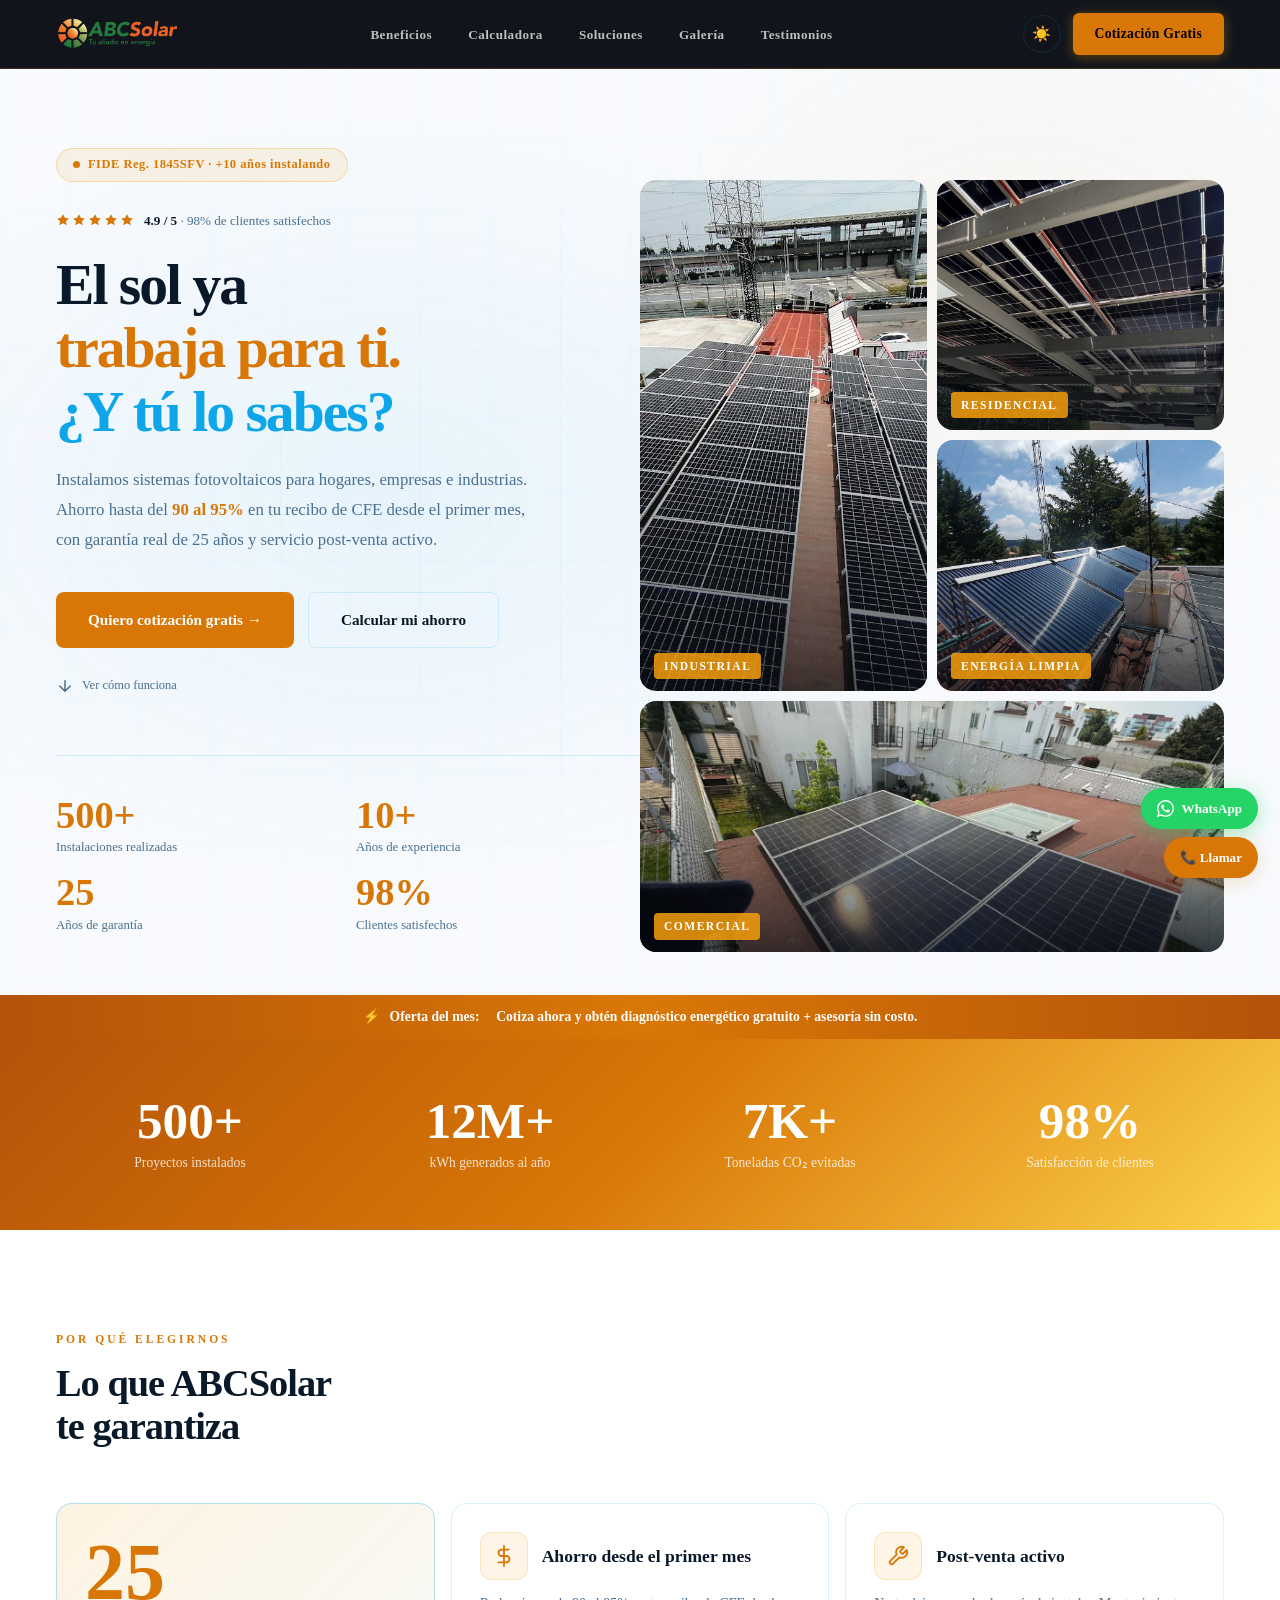
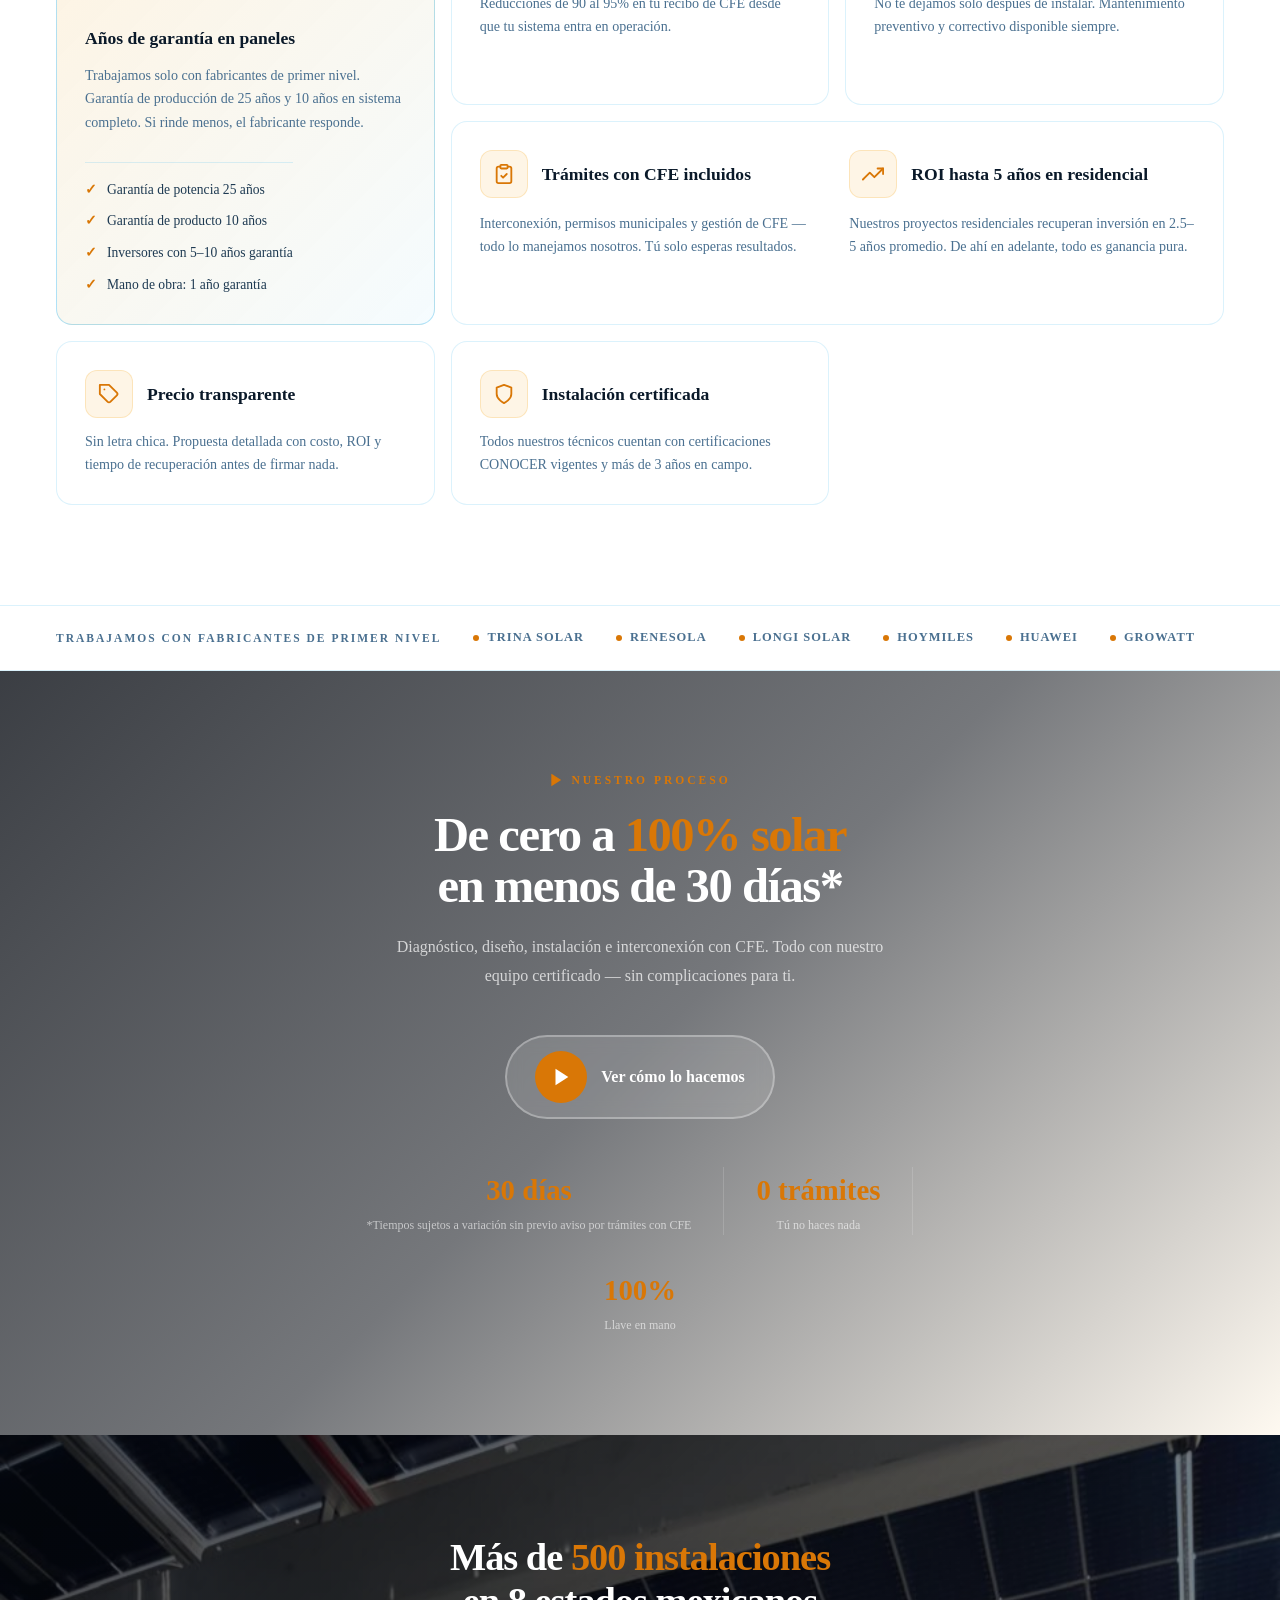
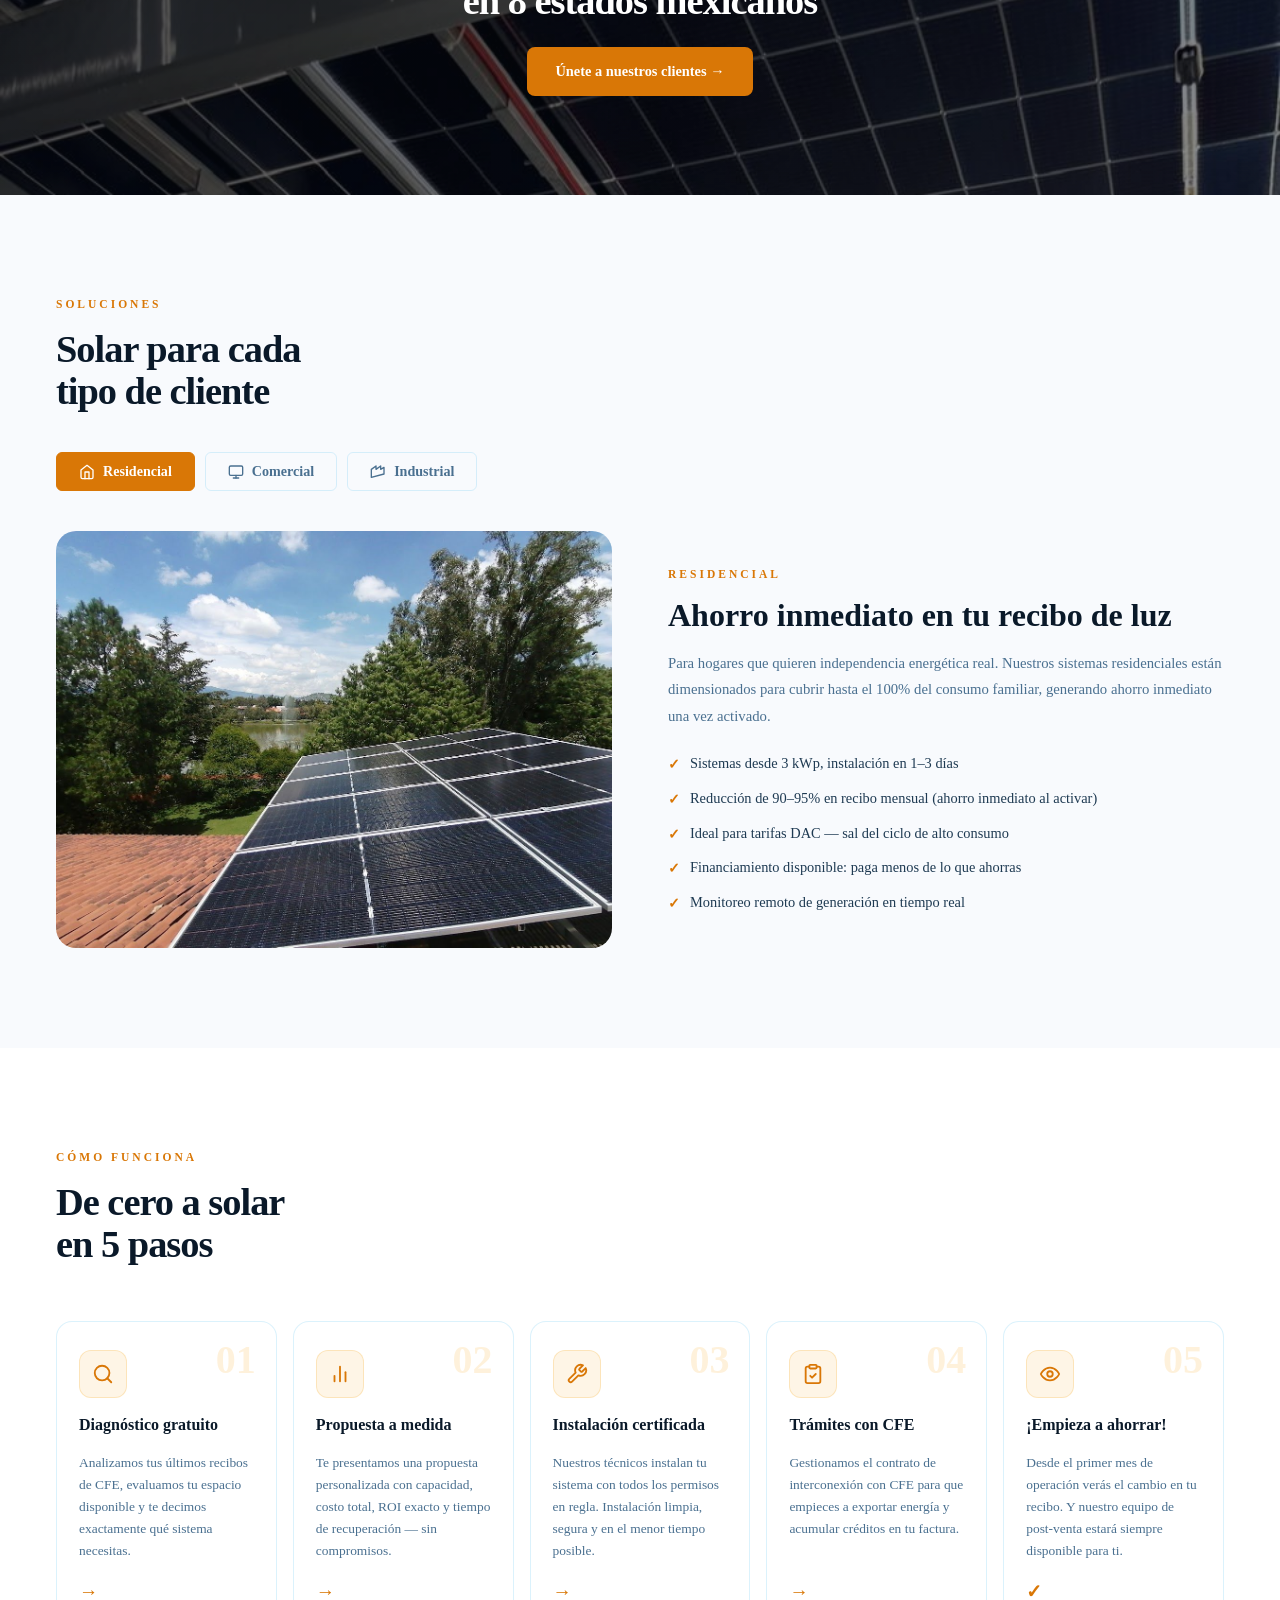
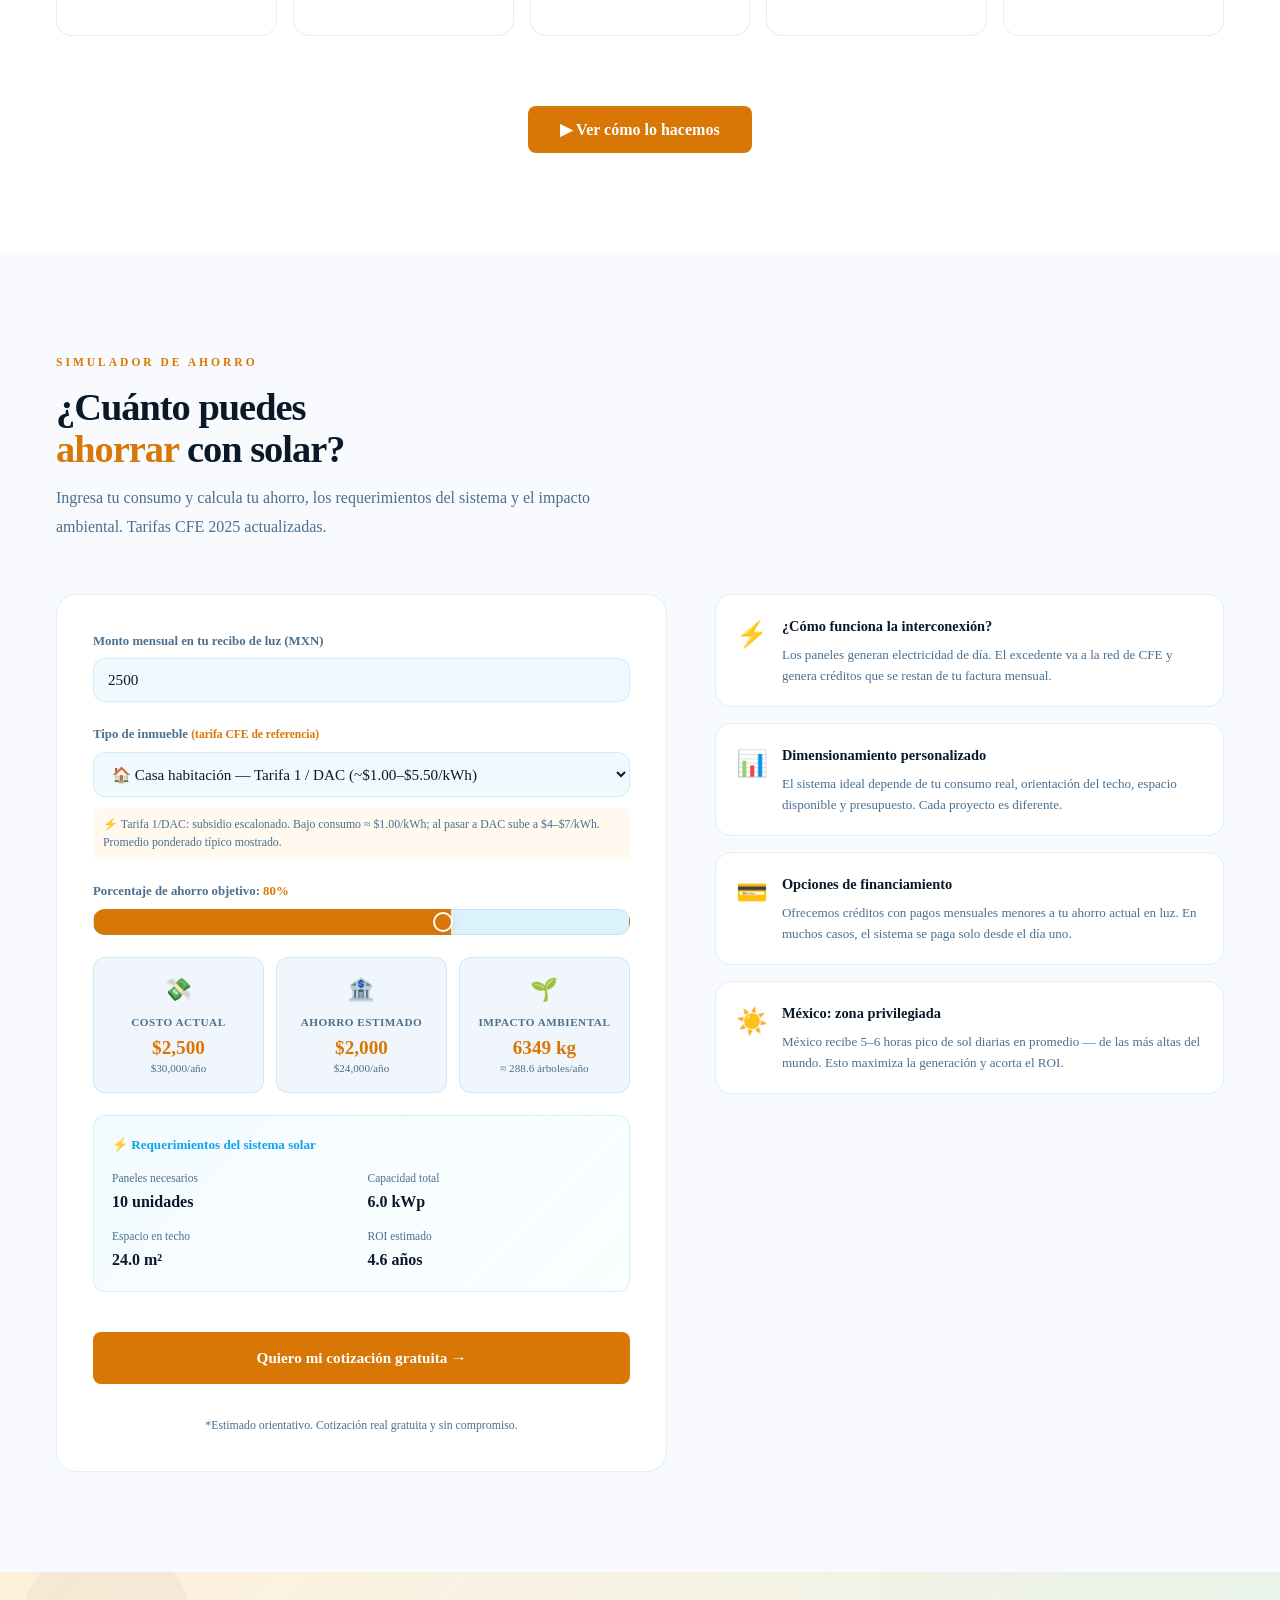
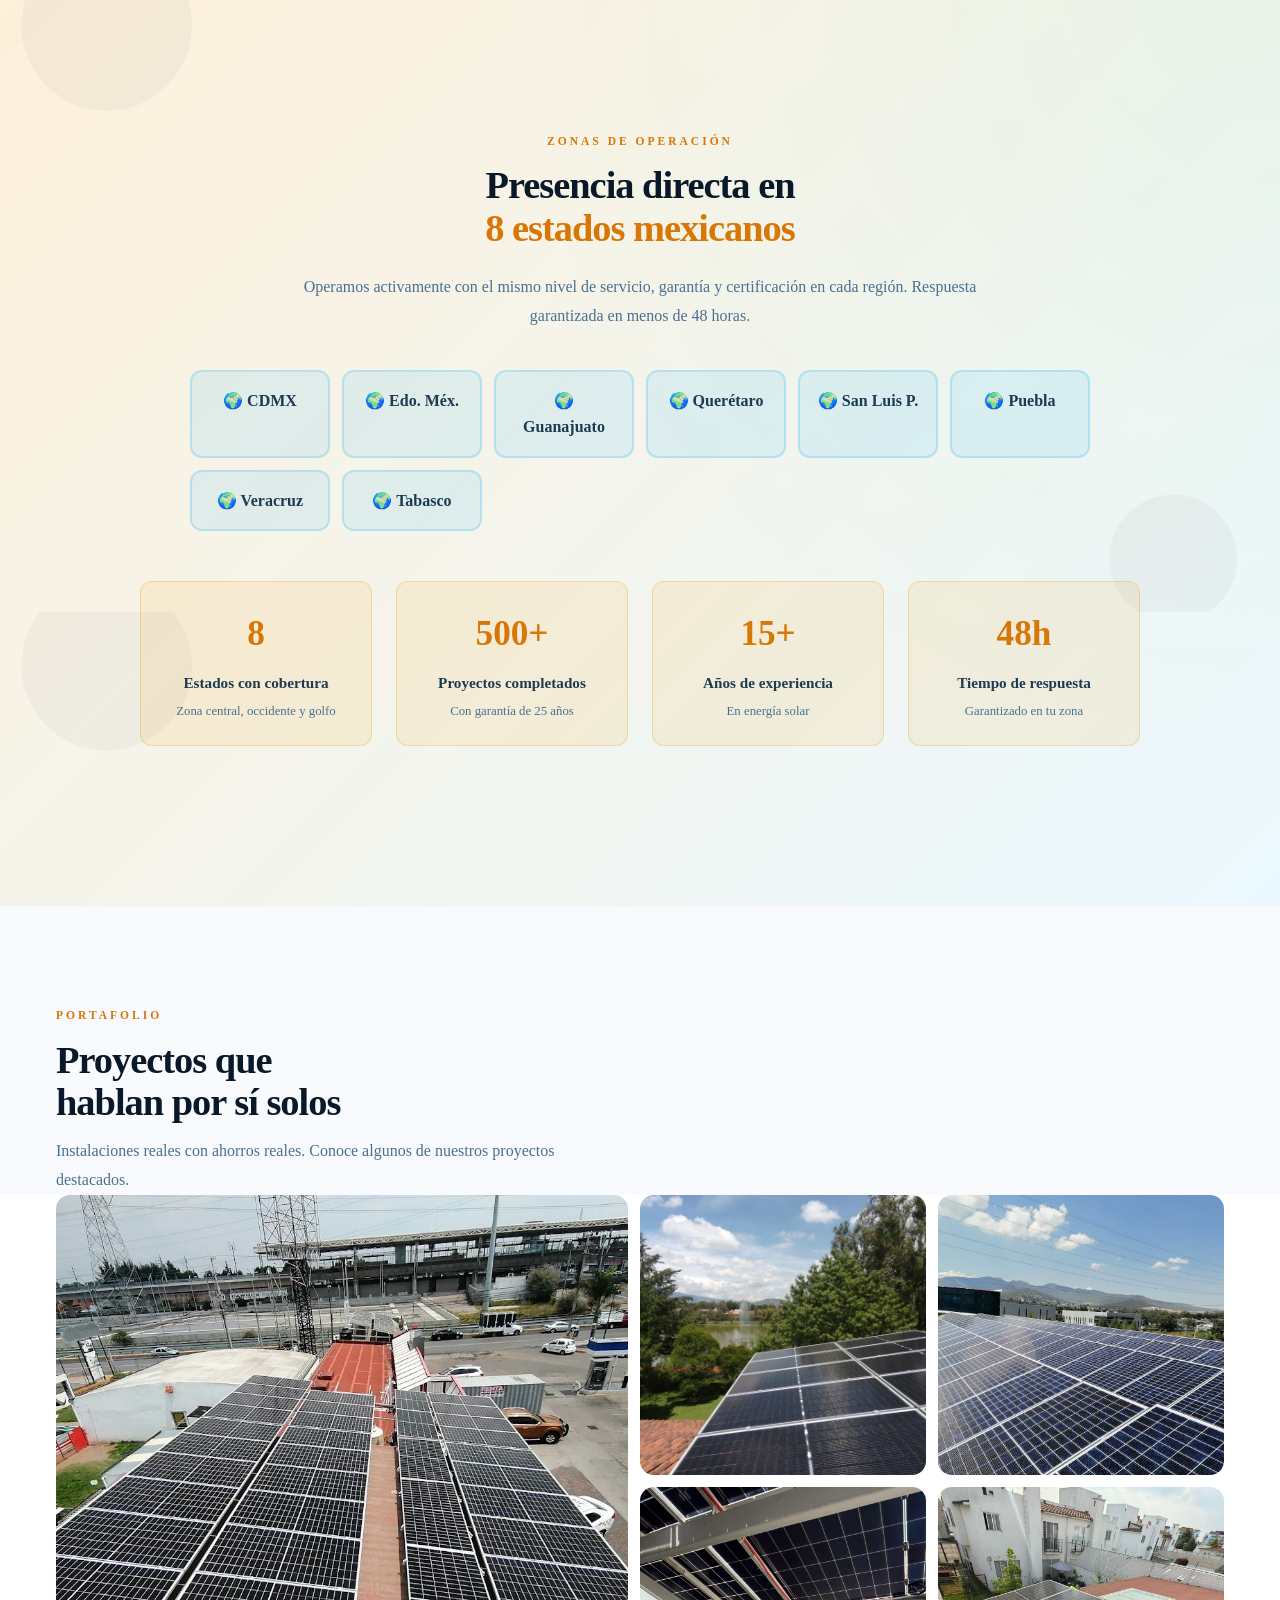
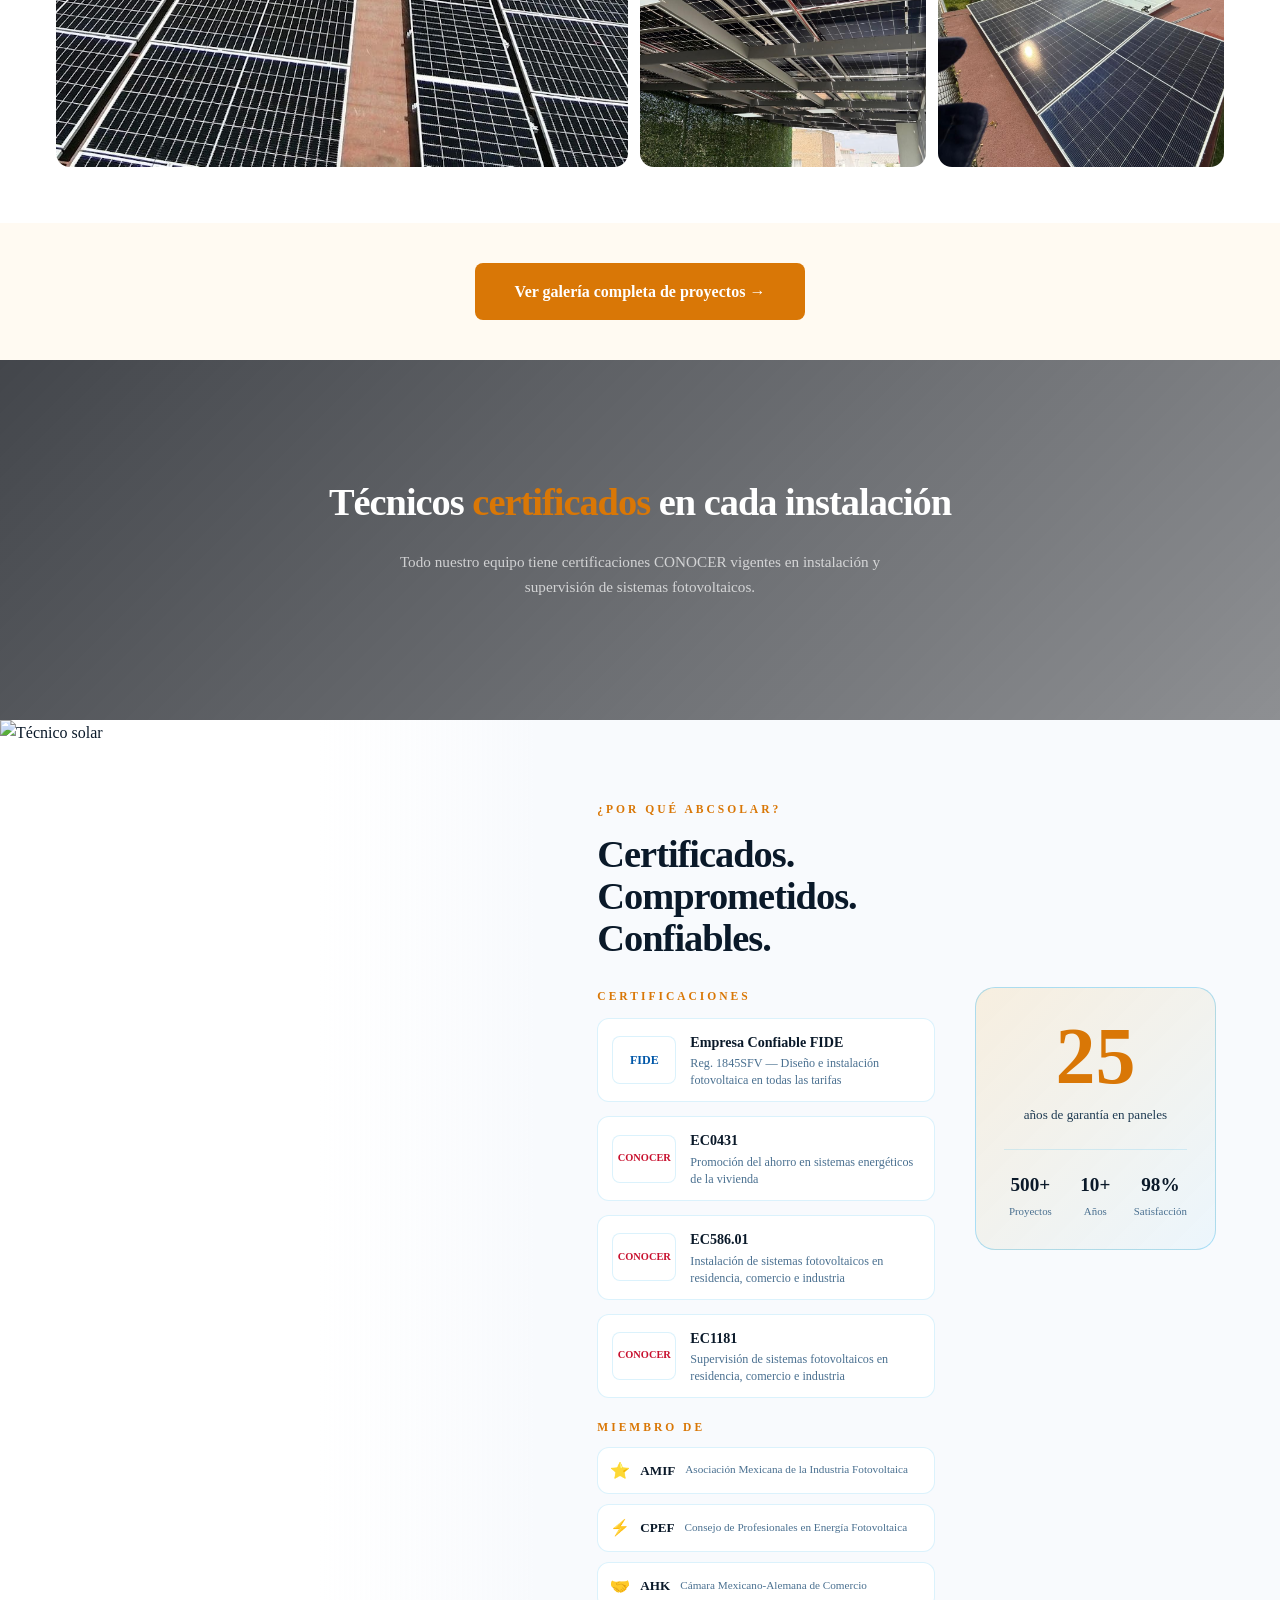
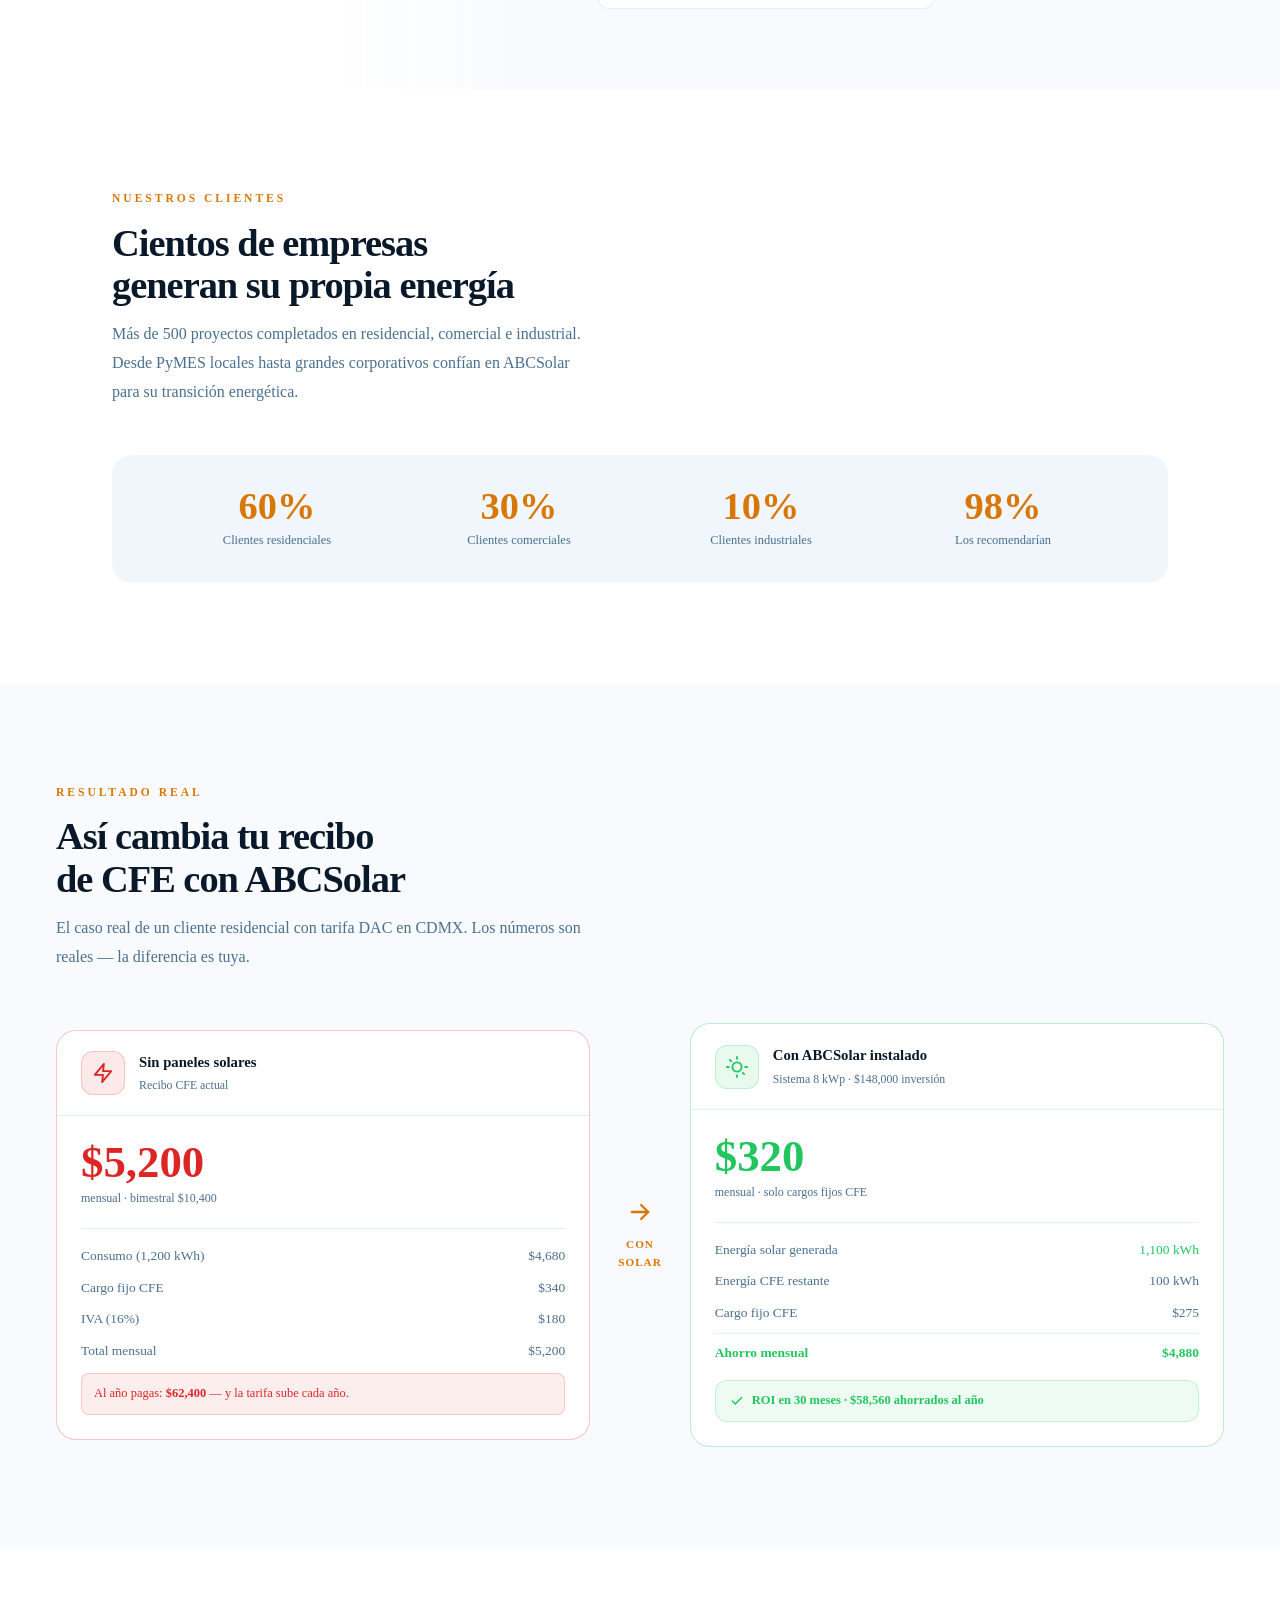
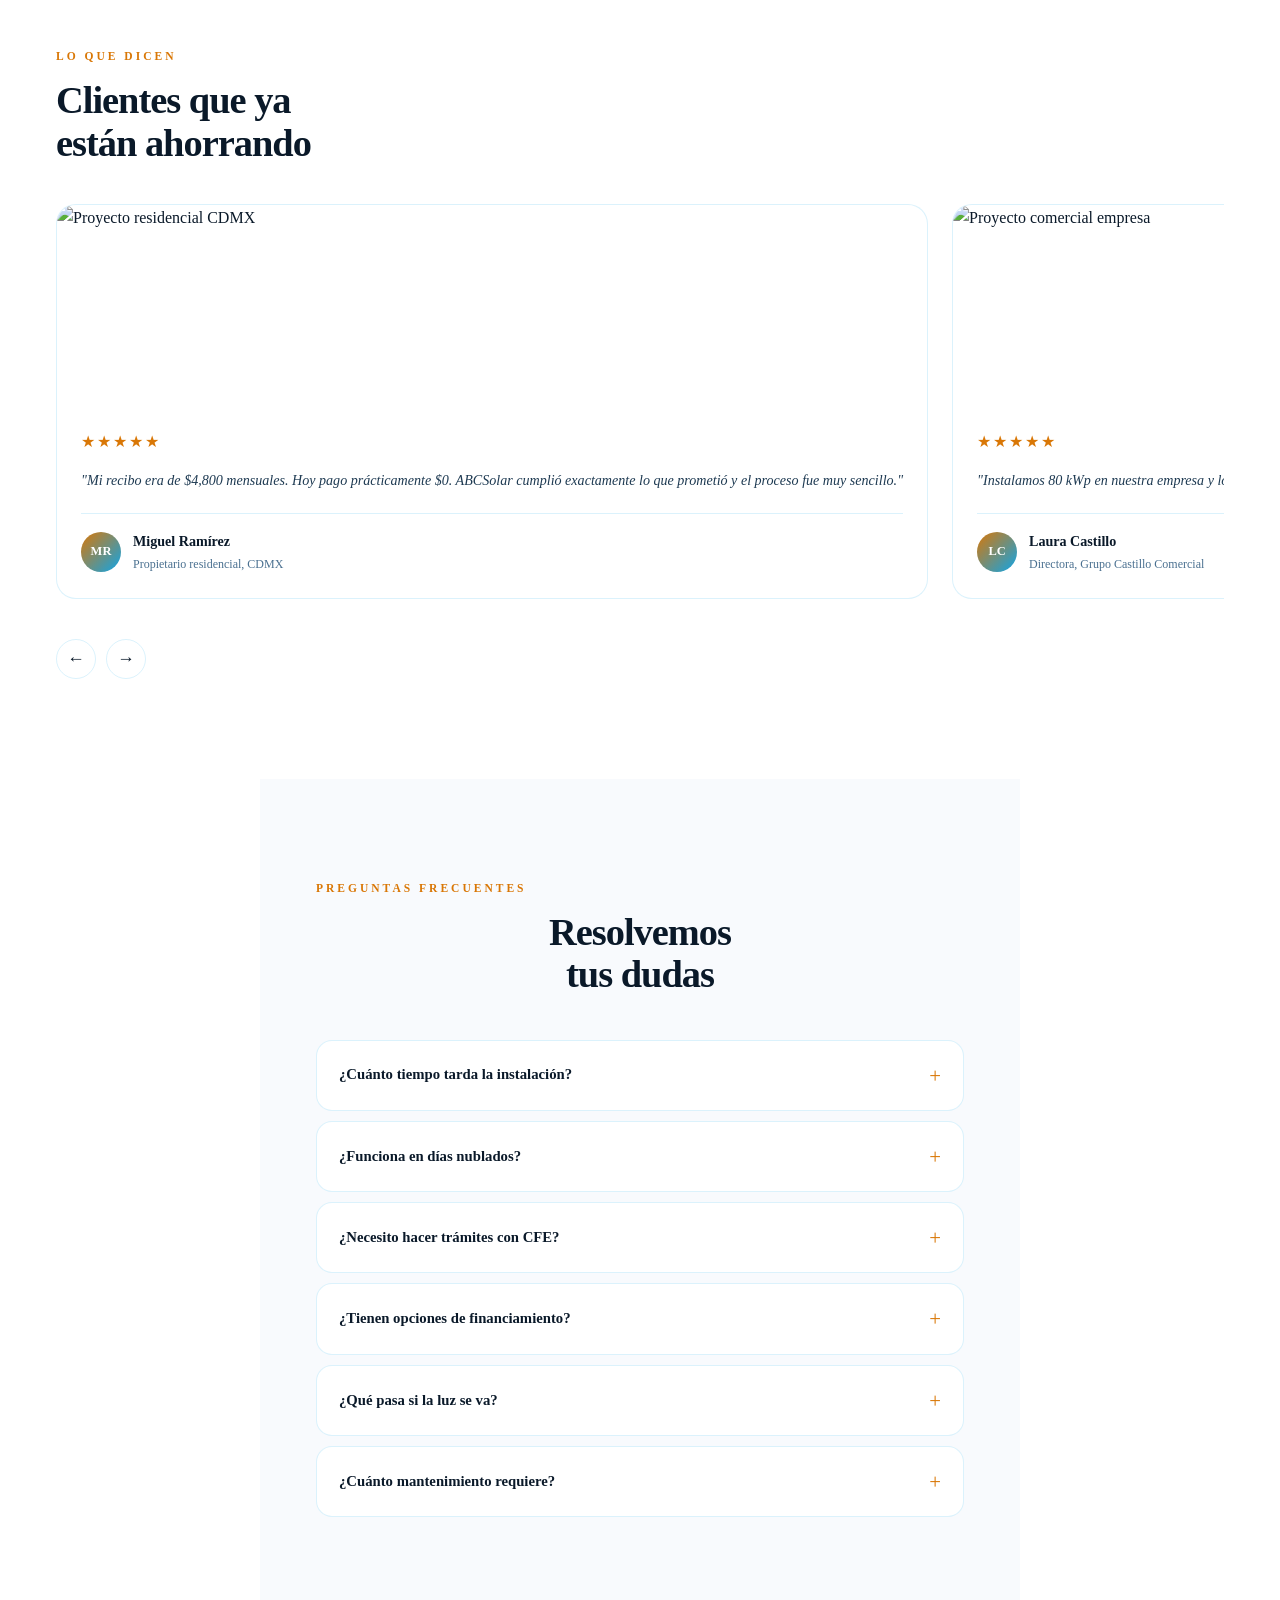
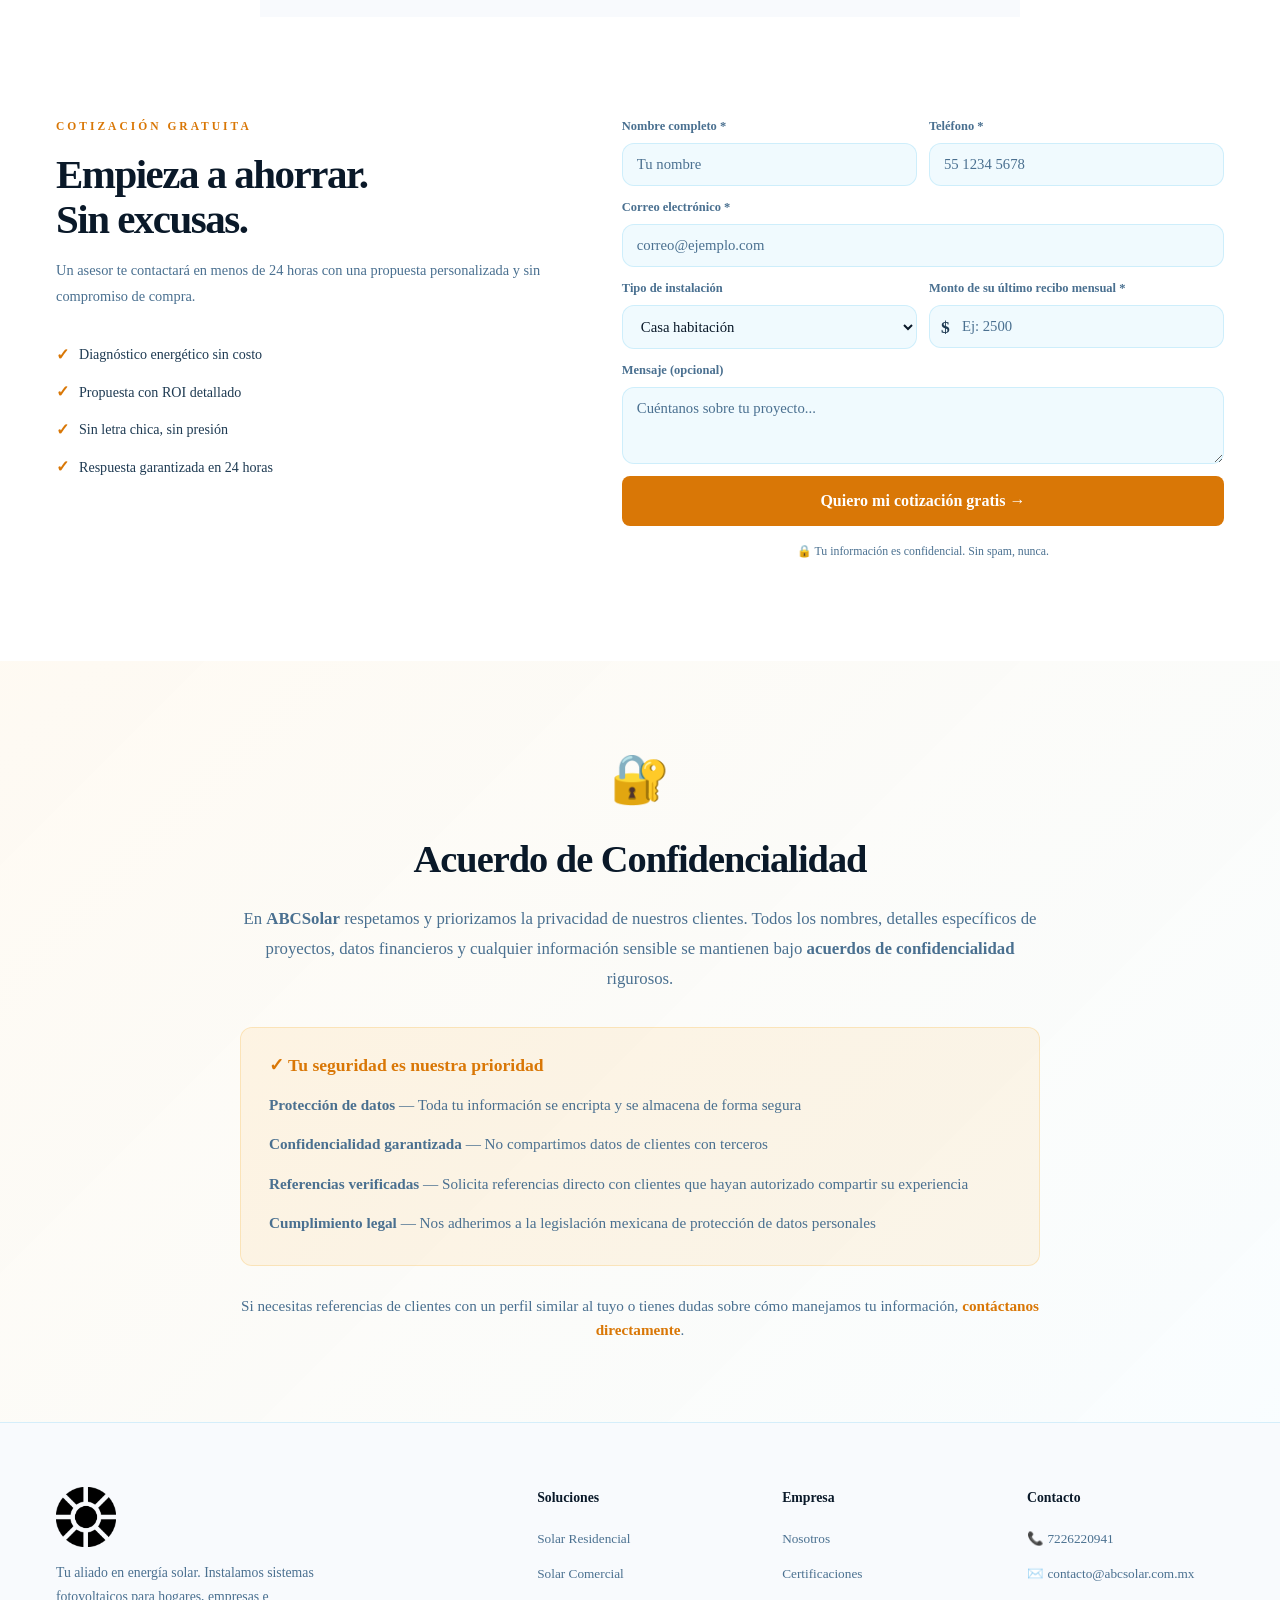
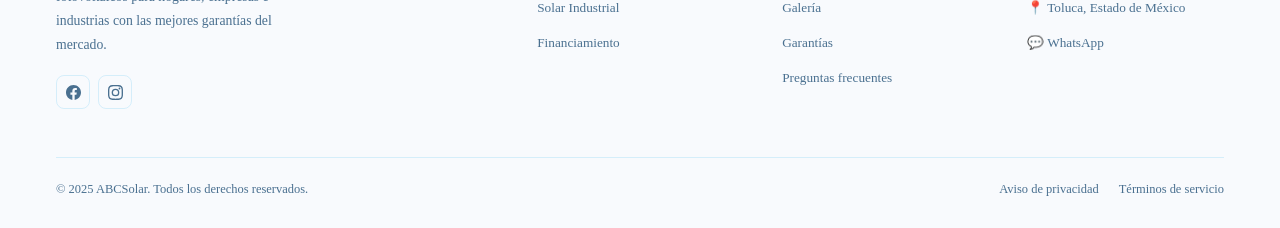
==== commit 10e69241: "Add files via upload" ====
--- a/index.html
+++ b/index.html
@@ -32,14 +32,17 @@
 
 <!-- MOBILE MENU -->
 <div class="mob-menu" id="mobMenu">
-  <button class="mob-close" onclick="closeMob()">✕</button>
+  <div class="mob-header">
+    <img src="public/logo-abc-full.png" alt="ABCSolar" style="height:40px;width:auto;object-fit:contain;filter:none;">
+    <button class="mob-close" onclick="closeMob()" aria-label="Cerrar menú">✕</button>
+  </div>
   <a href="#beneficios" onclick="closeMob()">Beneficios</a>
   <a href="#para-quien" onclick="closeMob()">Soluciones</a>
   <a href="#calculadora" onclick="closeMob()">Calculadora</a>
+  <a href="galeria.html" onclick="closeMob()">Galería</a>
   <a href="#clientes" onclick="closeMob()">Clientes</a>
-  <a href="#proyectos" onclick="closeMob()">Proyectos</a>
   <a href="#testimonios" onclick="closeMob()">Testimonios</a>
-  <a href="#contacto" onclick="closeMob()" style="color:var(--sun)">Cotización →</a>
+  <a href="#contacto" onclick="closeMob()" class="mob-cta">Cotización Gratis →</a>
 </div>
 
 <!-- NAV -->
@@ -122,7 +125,7 @@
         <div class="mosaic-tag">Industrial</div>
       </div>
       <div class="mosaic-img">
-        <img src="assets/images/projects/proyecto-residencial-1.jpg" alt="Casa con paneles" loading="eager">
+        <img src="assets/images/projects/proyecto-residencial-nuevo.jpg" alt="Casa residencial" loading="eager" style="object-position: center top;">
         <div class="mosaic-overlay"></div>
         <div class="mosaic-tag">Residencial</div>
       </div>
@@ -132,7 +135,7 @@
         <div class="mosaic-tag">Energía limpia</div>
       </div>
       <div class="mosaic-img span2">
-        <img src="assets/images/projects/proyecto-comercial-1.jpg" alt="Instalación comercial" loading="eager">
+        <img src="assets/images/projects/proyecto-comercial-pergola.jpg" alt="Pérgola solar comercial" loading="eager" style="object-position: center 30%;">
         <div class="mosaic-overlay"></div>
         <div class="mosaic-tag">Comercial</div>
       </div>
@@ -287,7 +290,7 @@
 
 <!-- ══ IMAGE BREAK 1 ══ -->
 <div class="img-break">
-  <img id="pb1" loading="lazy" src="assets/images/projects/proyecto-industrial-1.jpg" alt="Instalación industrial">
+  <img id="pb1" loading="lazy" src="assets/images/projects/proyecto-residencial-nuevo.jpg" alt="Instalación residencial" style="object-position: center top;">
   <div class="img-break-overlay">
     <div class="img-break-title">Más de <span>500 instalaciones</span><br>en 8 estados mexicanos</div>
     <a href="#contacto" class="btn-primary" style="font-size:.9rem;padding:13px 28px">Únete a nuestros clientes →</a>
@@ -304,7 +307,7 @@
     <button class="tab-btn" onclick="setTab(2)"><svg viewBox="0 0 24 24" fill="none" stroke="currentColor" stroke-width="2" stroke-linecap="round" stroke-linejoin="round" width="16" height="16"><path d="M2 20V8l7-5v5l7-5v5l5-3v10z"/></svg> Industrial</button>
   </div>
   <div class="tab-content active" id="tab0">
-    <div class="tab-img"><img loading="lazy" src="assets/images/projects/proyecto-residencial-1.jpg" alt="Casa con paneles"></div>
+    <div class="tab-img"><img loading="lazy" src="assets/images/projects/proyecto-techo-1.jpg" alt="Instalación residencial en techo"></div>
     <div class="tab-info">
       <div class="tab-type">Residencial</div>
       <div class="tab-title">Ahorro inmediato en tu recibo de luz</div>
@@ -319,7 +322,7 @@
     </div>
   </div>
   <div class="tab-content" id="tab1">
-    <div class="tab-img"><img loading="lazy" src="assets/images/projects/proyecto-comercial-1.jpg" alt="Instalación comercial"></div>
+    <div class="tab-img"><img loading="lazy" src="assets/images/projects/proyecto-comercial-pergola.jpg" alt="Pérgola solar comercial" style="object-position: center 30%;"></div>
     <div class="tab-info">
       <div class="tab-type">Comercial</div>
       <div class="tab-title">Reduce costos operativos de tu empresa</div>
@@ -579,31 +582,31 @@
     </div>
   </div>
   <div class="abc-gallery-item">
-    <img loading="lazy" src="assets/images/projects/proyecto-residencial-1.jpg" alt="Residencial premium">
+    <img loading="lazy" src="assets/images/projects/proyecto-residencial-1.jpg" alt="Casa con paneles y lago">
     <div class="abc-gallery-item-overlay">
       <div class="abc-gallery-tag">Residencial</div>
       <div class="abc-gallery-title">Casa premium con vista</div>
     </div>
   </div>
   <div class="abc-gallery-item">
-    <img loading="lazy" src="assets/images/projects/proyecto-residencial-2.jpg" alt="Casa moderna">
-    <div class="abc-gallery-item-overlay">
-      <div class="abc-gallery-tag">Residencial</div>
-      <div class="abc-gallery-title">Casa moderna</div>
-    </div>
-  </div>
-  <div class="abc-gallery-item">
-    <img loading="lazy" src="assets/images/projects/proyecto-comercial-1.jpg" alt="Comercial">
+    <img loading="lazy" src="assets/images/projects/proyecto-comercial-1.jpg" alt="Instalación comercial">
     <div class="abc-gallery-item-overlay">
       <div class="abc-gallery-tag">Comercial</div>
       <div class="abc-gallery-title">Edificio comercial</div>
     </div>
   </div>
   <div class="abc-gallery-item">
-    <img loading="lazy" src="assets/images/projects/proyecto-techo-1.jpg" alt="Techo residencial">
+    <img loading="lazy" src="assets/images/projects/proyecto-residencial-nuevo.jpg" alt="Casa residencial Toluca" style="object-position: center top;">
     <div class="abc-gallery-item-overlay">
       <div class="abc-gallery-tag">Residencial</div>
-      <div class="abc-gallery-title">Instalación en techo</div>
+      <div class="abc-gallery-title">Casa en zona urbana</div>
+    </div>
+  </div>
+  <div class="abc-gallery-item">
+    <img loading="lazy" src="assets/images/projects/proyecto-comercial-pergola.jpg" alt="Pérgola solar" style="object-position: center 30%;">
+    <div class="abc-gallery-item-overlay">
+      <div class="abc-gallery-tag">Comercial</div>
+      <div class="abc-gallery-title">Pérgola solar — Diseño único</div>
     </div>
   </div>
 </div>
--- a/assets/css/components.css
+++ b/assets/css/components.css
@@ -5,79 +5,117 @@
 /* ══ NAVIGATION ══ */
 nav {
   position: fixed;
-  top: 0;
-  left: 0;
-  right: 0;
+  top: 0; left: 0; right: 0;
   z-index: 300;
   display: flex;
   align-items: center;
   justify-content: space-between;
   gap: var(--space-lg);
-  padding: 10px var(--space-6xl);
-  background: rgba(10, 14, 20, 0.92);
-  backdrop-filter: blur(16px) saturate(1.8);
-  border-bottom: 1px solid rgba(245, 158, 11, 0.15);
-  transition: padding var(--transition-normal), background var(--transition-normal);
-}
-
-nav.slim {
-  padding: 8px var(--space-6xl);
-}
-
+  padding: 12px 56px;
+  background: rgba(8, 12, 18, 0.96);
+  backdrop-filter: blur(20px) saturate(1.6);
+  border-bottom: 1px solid rgba(245,158,11,0.18);
+  transition: padding var(--transition-normal);
+}
+
+nav.slim { padding: 8px 56px; }
+
+/* Logo — sin filtro, tamaño fijo */
+.nav-logo { display: flex; align-items: center; flex-shrink: 0; }
 .nav-logo img {
-  height: 48px;
+  height: 44px;
   width: auto;
   object-fit: contain;
-  filter: none;
-  transition: transform var(--transition-normal), opacity var(--transition-normal);
-}
-
-.nav-logo img:hover {
-  transform: scale(1.04);
-  opacity: 0.9;
-}
-
-[data-theme="light"] .nav-logo img {
-  filter: none;
-}
-
+  filter: none !important;
+  display: block;
+}
+
+/* Links */
 .nav-links {
   display: flex;
   align-items: center;
   gap: 36px;
   list-style: none;
 }
-
 .nav-links a {
-  font-size: 0.88rem;
+  font-size: 0.82rem;
   font-weight: 600;
-  color: rgba(255,255,255,0.75);
-  transition: color var(--transition-normal);
-  letter-spacing: 0.4px;
+  letter-spacing: 0.5px;
+  color: rgba(255,255,255,0.72);
   font-family: 'Merriweather', 'Georgia', serif;
   position: relative;
-}
-
+  transition: color 0.25s ease;
+}
 .nav-links a::after {
   content: '';
   position: absolute;
-  bottom: -4px;
-  left: 0;
-  right: 0;
+  bottom: -5px; left: 0; right: 0;
   height: 2px;
   background: var(--sun);
   border-radius: 2px;
   transform: scaleX(0);
-  transition: transform 0.3s ease;
-}
-
-.nav-links a:hover {
-  color: #ffffff;
-}
-
-.nav-links a:hover::after {
-  transform: scaleX(1);
-}
+  transition: transform 0.25s ease;
+  transform-origin: left;
+}
+.nav-links a:hover { color: #fff; }
+.nav-links a:hover::after { transform: scaleX(1); }
+
+/* Right side */
+.nav-r {
+  display: flex;
+  align-items: center;
+  gap: 14px;
+}
+
+/* CTA button */
+.btn-cta {
+  padding: 9px 22px;
+  background: var(--sun);
+  color: #000 !important;
+  font-weight: 800;
+  font-size: 0.82rem;
+  border-radius: 8px;
+  letter-spacing: 0.3px;
+  font-family: 'Merriweather', serif;
+  transition: background 0.25s ease, transform 0.2s ease, box-shadow 0.25s ease;
+  box-shadow: 0 2px 12px rgba(245,158,11,0.35);
+  white-space: nowrap;
+}
+.btn-cta:hover {
+  background: #ffb020;
+  transform: translateY(-1px);
+  box-shadow: 0 4px 20px rgba(245,158,11,0.5);
+}
+
+/* Hamburger */
+.ham {
+  display: none;
+  flex-direction: column;
+  gap: 5px;
+  cursor: pointer;
+  padding: 4px;
+}
+.ham span {
+  display: block;
+  width: 24px;
+  height: 2px;
+  background: rgba(255,255,255,0.85);
+  border-radius: 2px;
+  transition: transform 0.3s ease, opacity 0.3s ease;
+}
+
+/* Theme toggle */
+.theme-btn {
+  background: rgba(255,255,255,0.08);
+  border: 1px solid rgba(255,255,255,0.12);
+  border-radius: 8px;
+  padding: 6px 10px;
+  cursor: pointer;
+  font-size: 1rem;
+  transition: background 0.25s ease;
+  color: inherit;
+}
+.theme-btn:hover { background: rgba(255,255,255,0.15); }
 
 .nav-r {
   display: flex;
@@ -107,39 +145,94 @@
   display: none;
   position: fixed;
   inset: 0;
-  background: var(--bg0);
+  background: rgba(8, 12, 18, 0.98);
+  backdrop-filter: blur(20px);
   z-index: 290;
   flex-direction: column;
+  align-items: stretch;
+  justify-content: flex-start;
+  gap: 0;
+  padding: 0;
+  overflow-y: auto;
+  animation: mobFadeIn 0.25s ease;
+}
+
+@keyframes mobFadeIn {
+  from { opacity: 0; transform: translateY(-10px); }
+  to   { opacity: 1; transform: translateY(0); }
+}
+
+.mob-menu.open { display: flex; }
+
+/* Header del menú con logo y botón cerrar */
+.mob-header {
+  display: flex;
+  align-items: center;
+  justify-content: space-between;
+  padding: 18px 24px;
+  border-bottom: 1px solid rgba(245,158,11,0.15);
+  margin-bottom: 12px;
+}
+
+.mob-close {
+  position: static;
+  width: 40px;
+  height: 40px;
+  border-radius: 50%;
+  background: rgba(255,255,255,0.08);
+  border: 1px solid rgba(255,255,255,0.12);
+  color: #fff;
+  font-size: 1.1rem;
+  cursor: pointer;
+  display: flex;
   align-items: center;
   justify-content: center;
-  gap: 32px;
-}
-
-.mob-menu.open {
-  display: flex;
-}
-
+  transition: background 0.2s ease;
+  flex-shrink: 0;
+}
+.mob-close:hover { background: rgba(255,255,255,0.18); }
+
+/* Links del menú */
 .mob-menu a {
-  font-family: var(--ff-display);
-  font-size: 2rem;
+  font-family: 'Merriweather', 'Georgia', serif;
+  font-size: 1.3rem;
   font-weight: 700;
-  color: var(--t0);
-  transition: color var(--transition-normal);
+  color: rgba(255,255,255,0.82);
+  padding: 18px 28px;
+  border-bottom: 1px solid rgba(255,255,255,0.06);
+  transition: color 0.2s ease, background 0.2s ease, padding-left 0.2s ease;
+  display: block;
 }
 
 .mob-menu a:hover {
-  color: var(--sun);
-}
-
-.mob-close {
-  position: absolute;
-  top: 20px;
-  right: 24px;
-  font-size: 2rem;
-  background: none;
-  border: none;
-  color: var(--t2);
-  cursor: pointer;
+  color: #fff;
+  background: rgba(245,158,11,0.07);
+  padding-left: 36px;
+}
+
+/* CTA dentro del menú */
+.mob-cta {
+  margin: 24px 28px 32px !important;
+  background: var(--sun) !important;
+  color: #000 !important;
+  text-align: center !important;
+  border-radius: 10px !important;
+  padding: 16px 24px !important;
+  font-size: 1.1rem !important;
+  border-bottom: none !important;
+  box-shadow: 0 4px 20px rgba(245,158,11,0.35);
+}
+.mob-cta:hover {
+  background: #ffb020 !important;
+  padding-left: 24px !important;
+}
+
+/* Hamburger visible solo en móvil */
+@media (max-width: 1100px) {
+  .ham { display: flex !important; }
+  .nav-links { display: none !important; }
+  .btn-cta { display: none !important; }
+  .theme-btn { display: flex; }
 }
 
 /* ══ BUTTONS ══ */
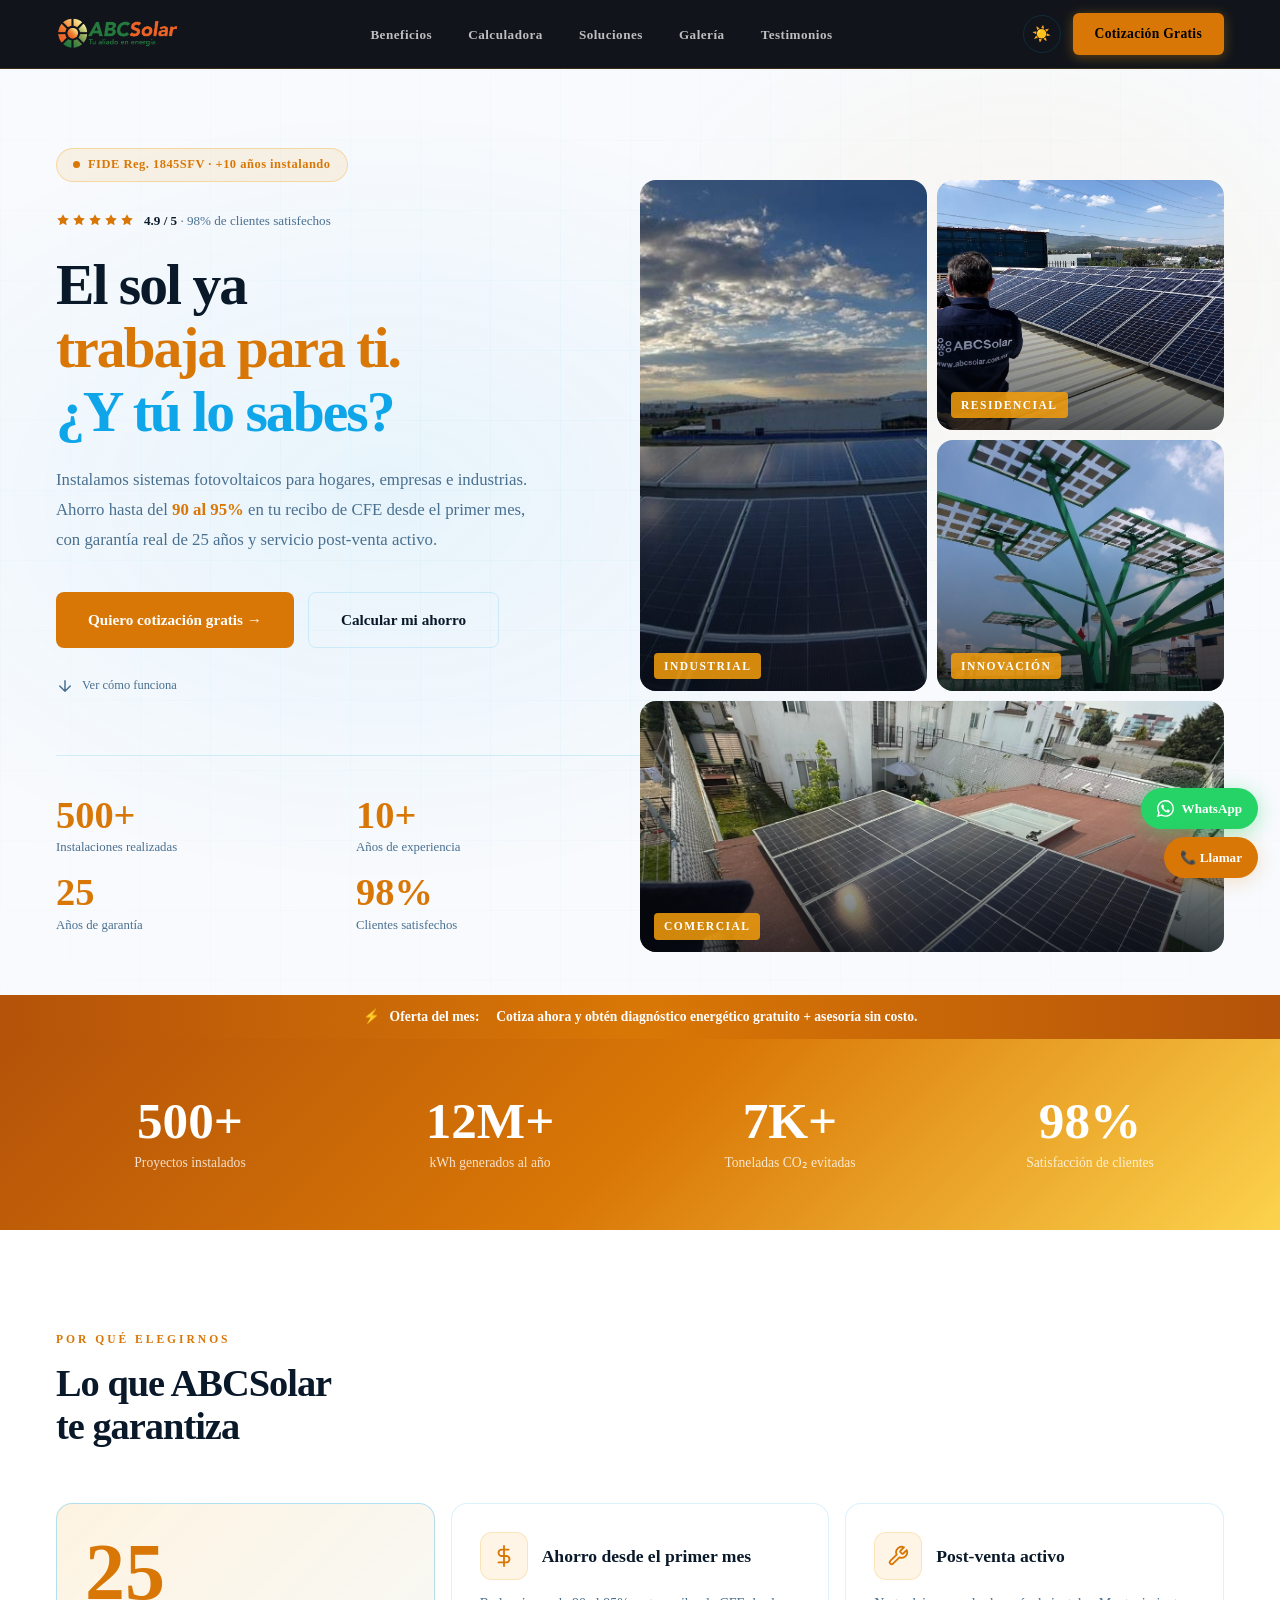
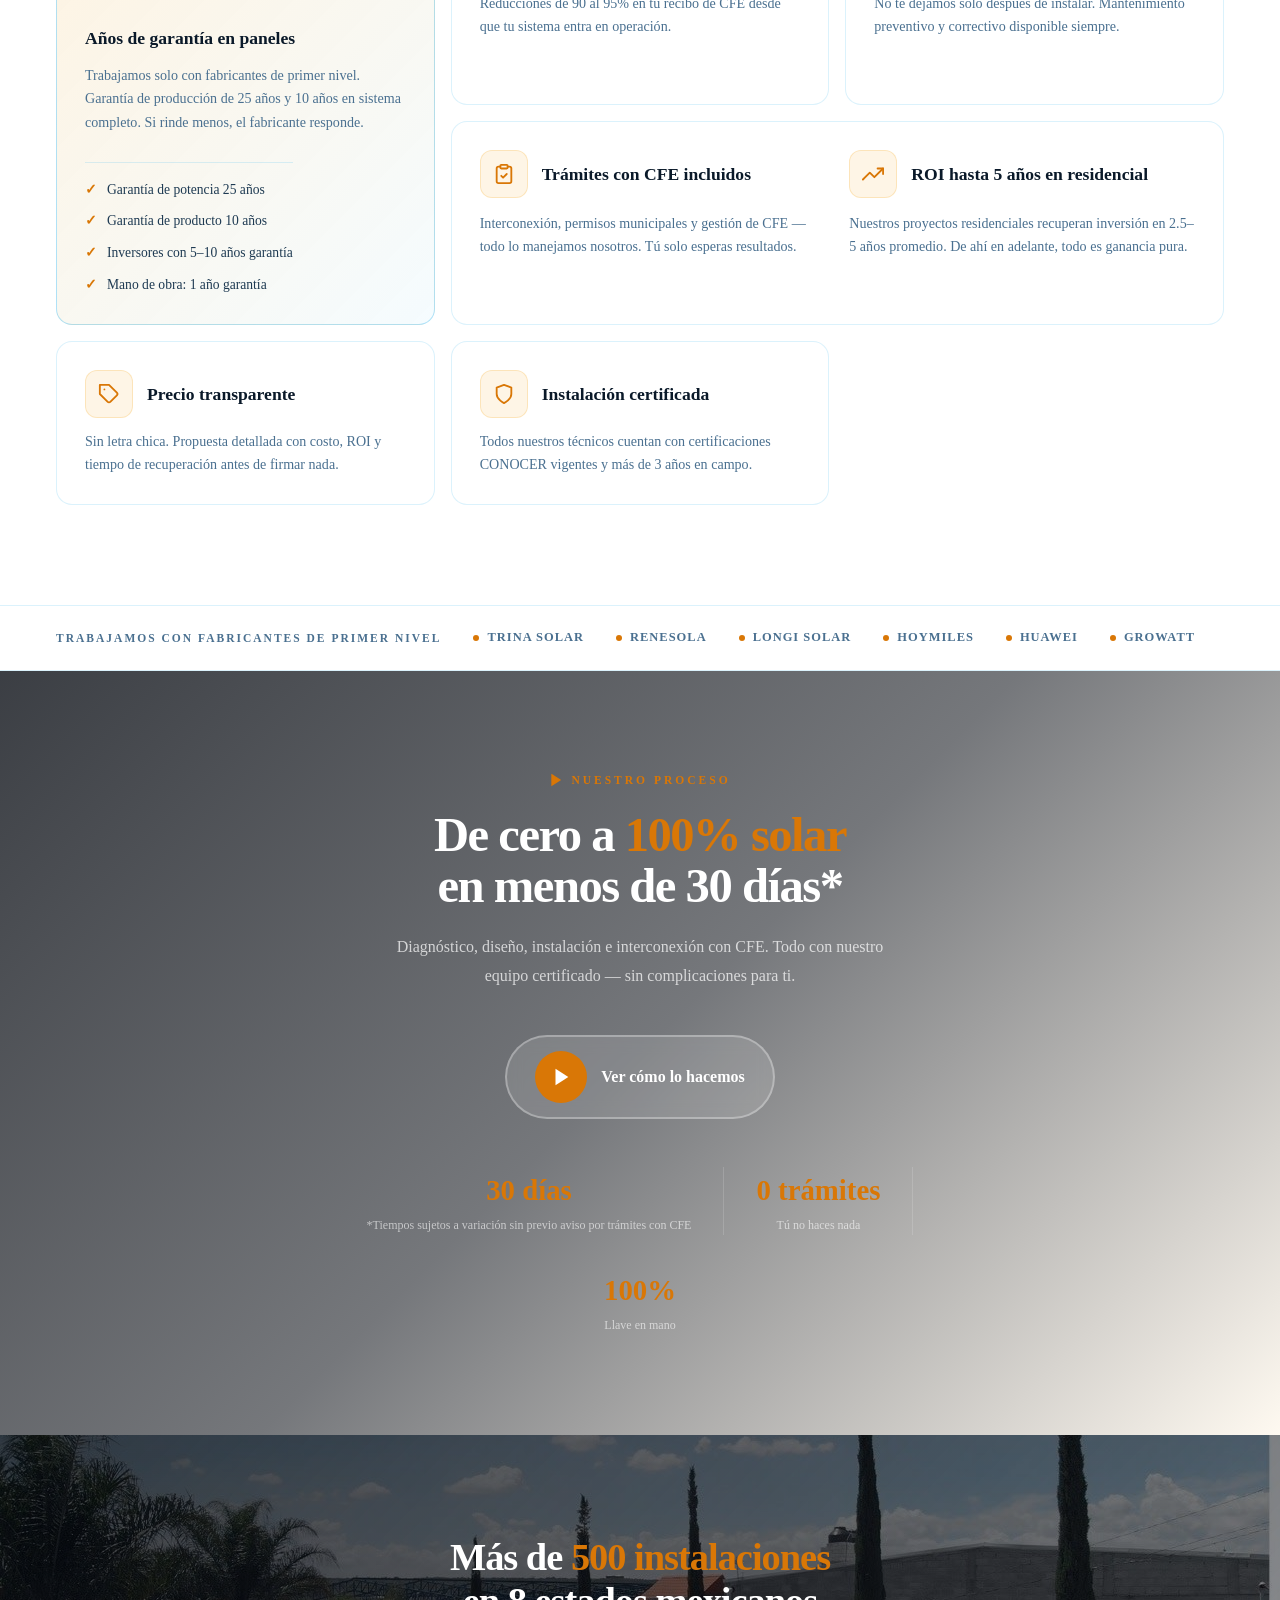
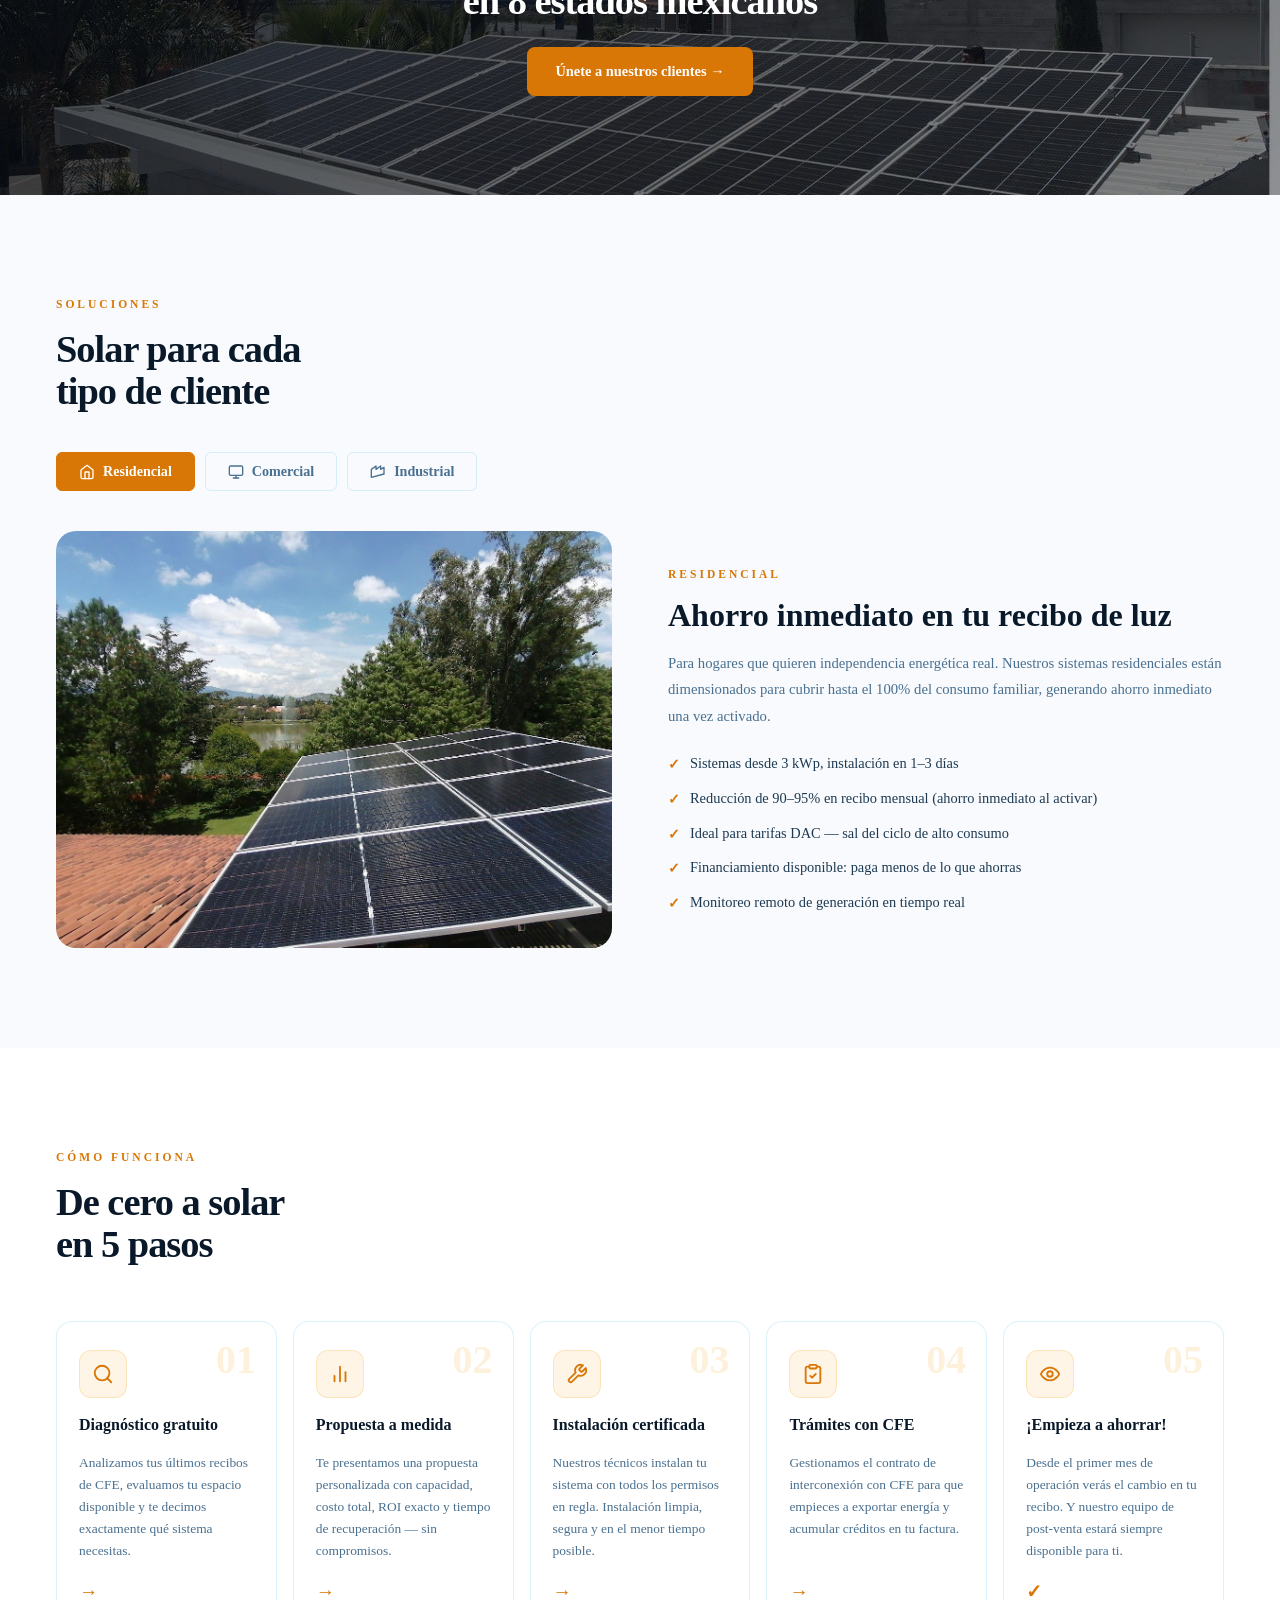
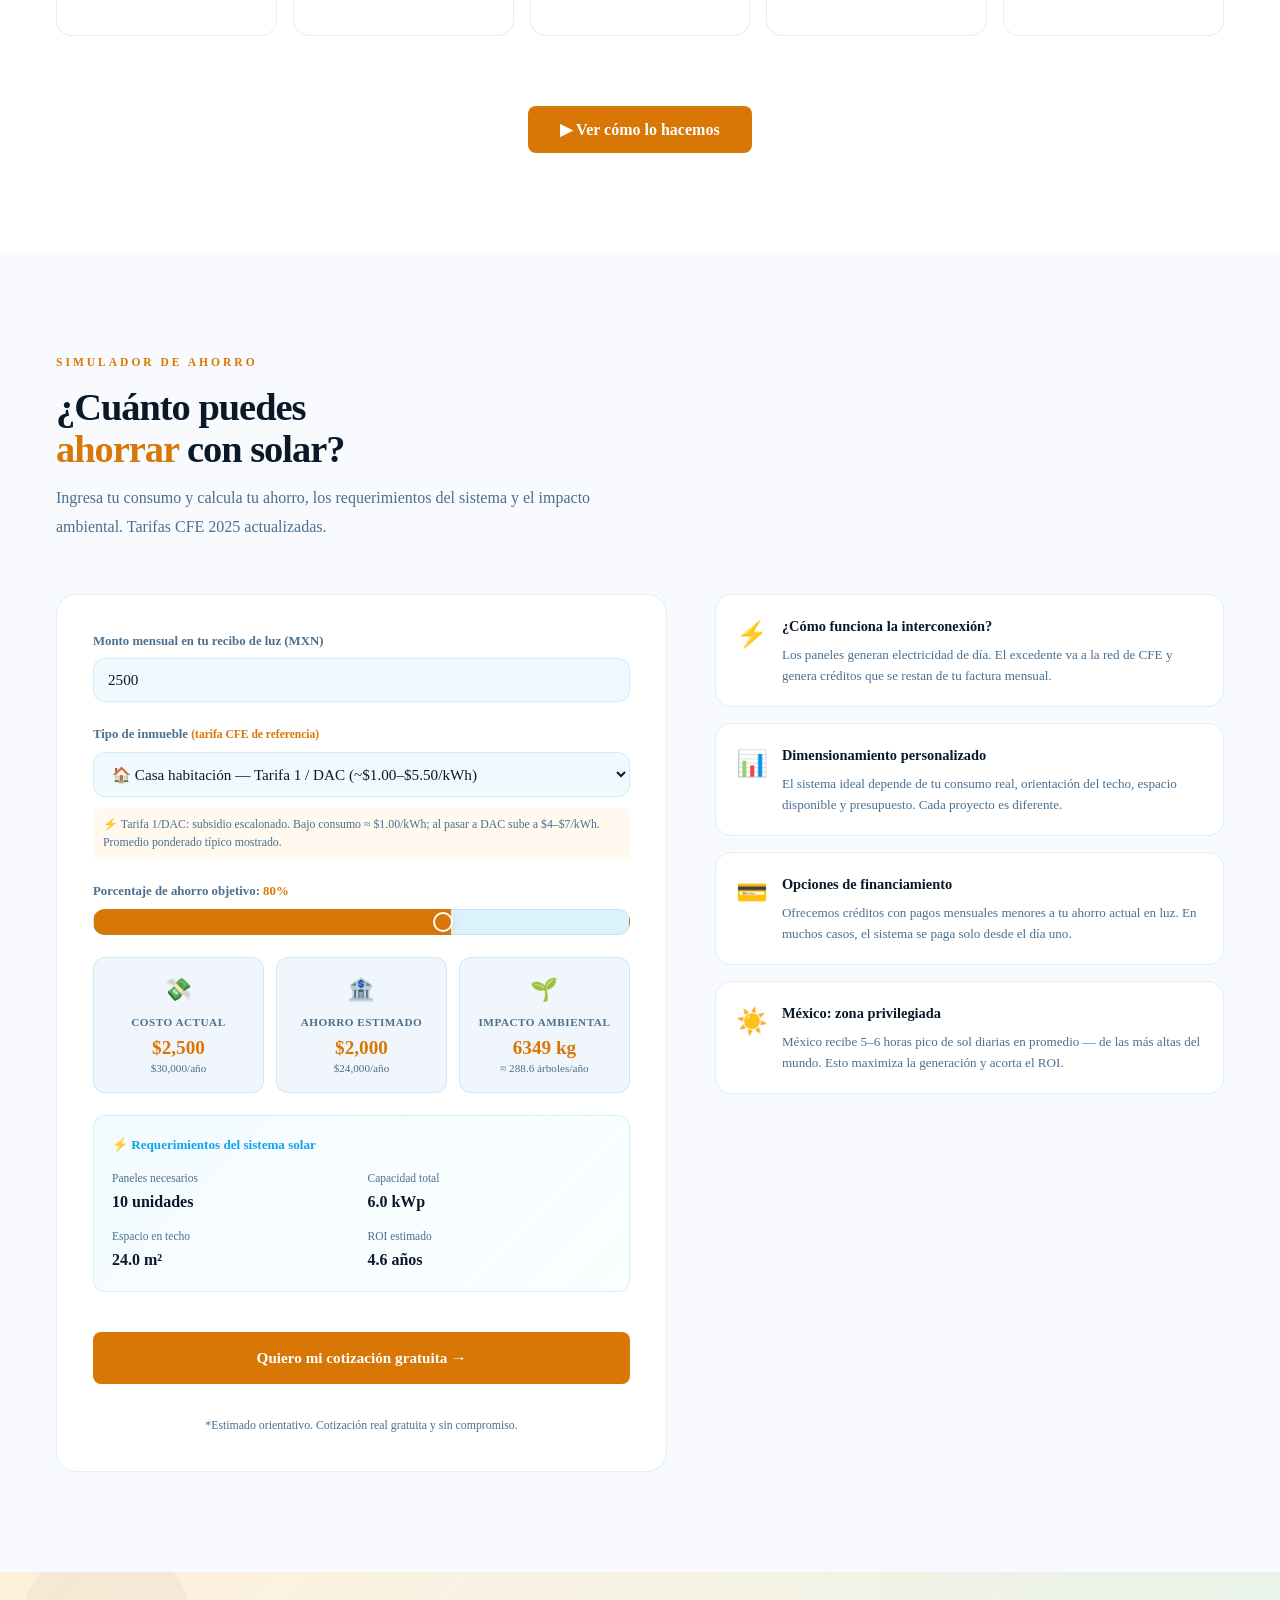
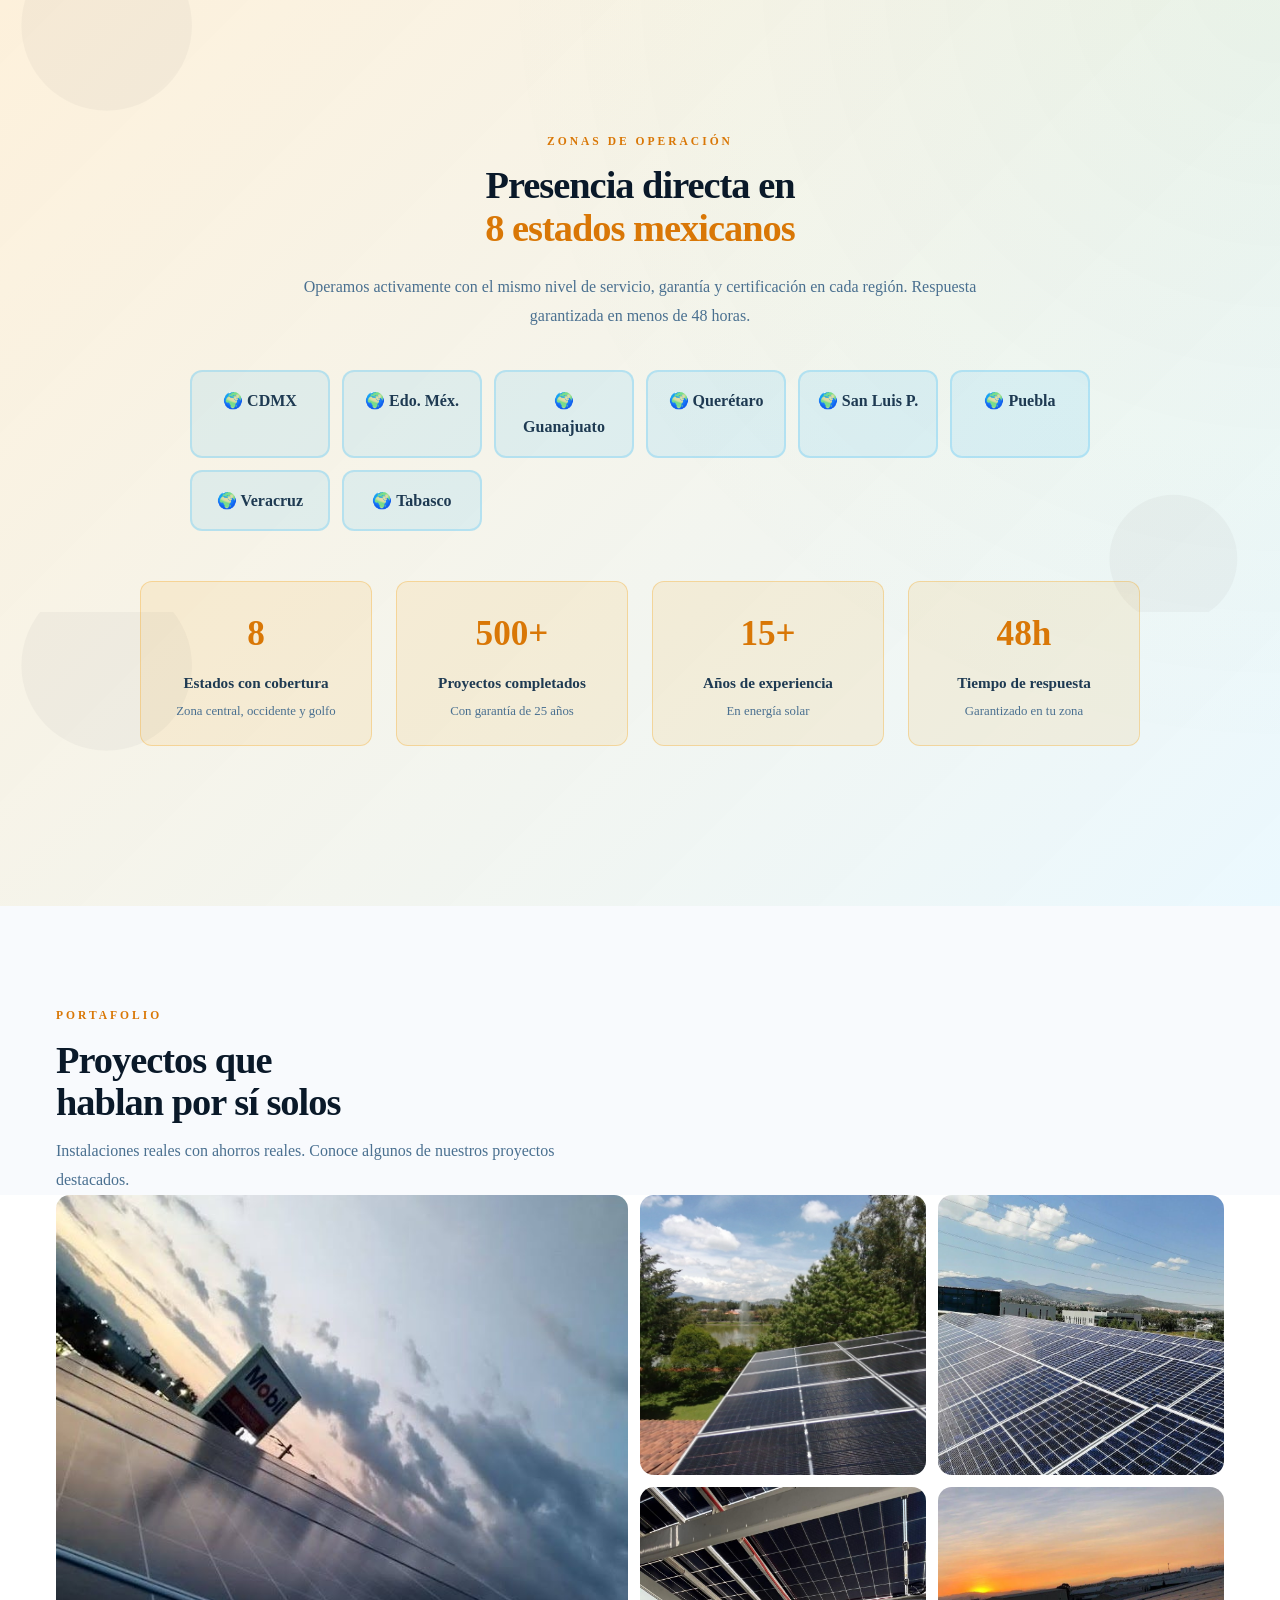
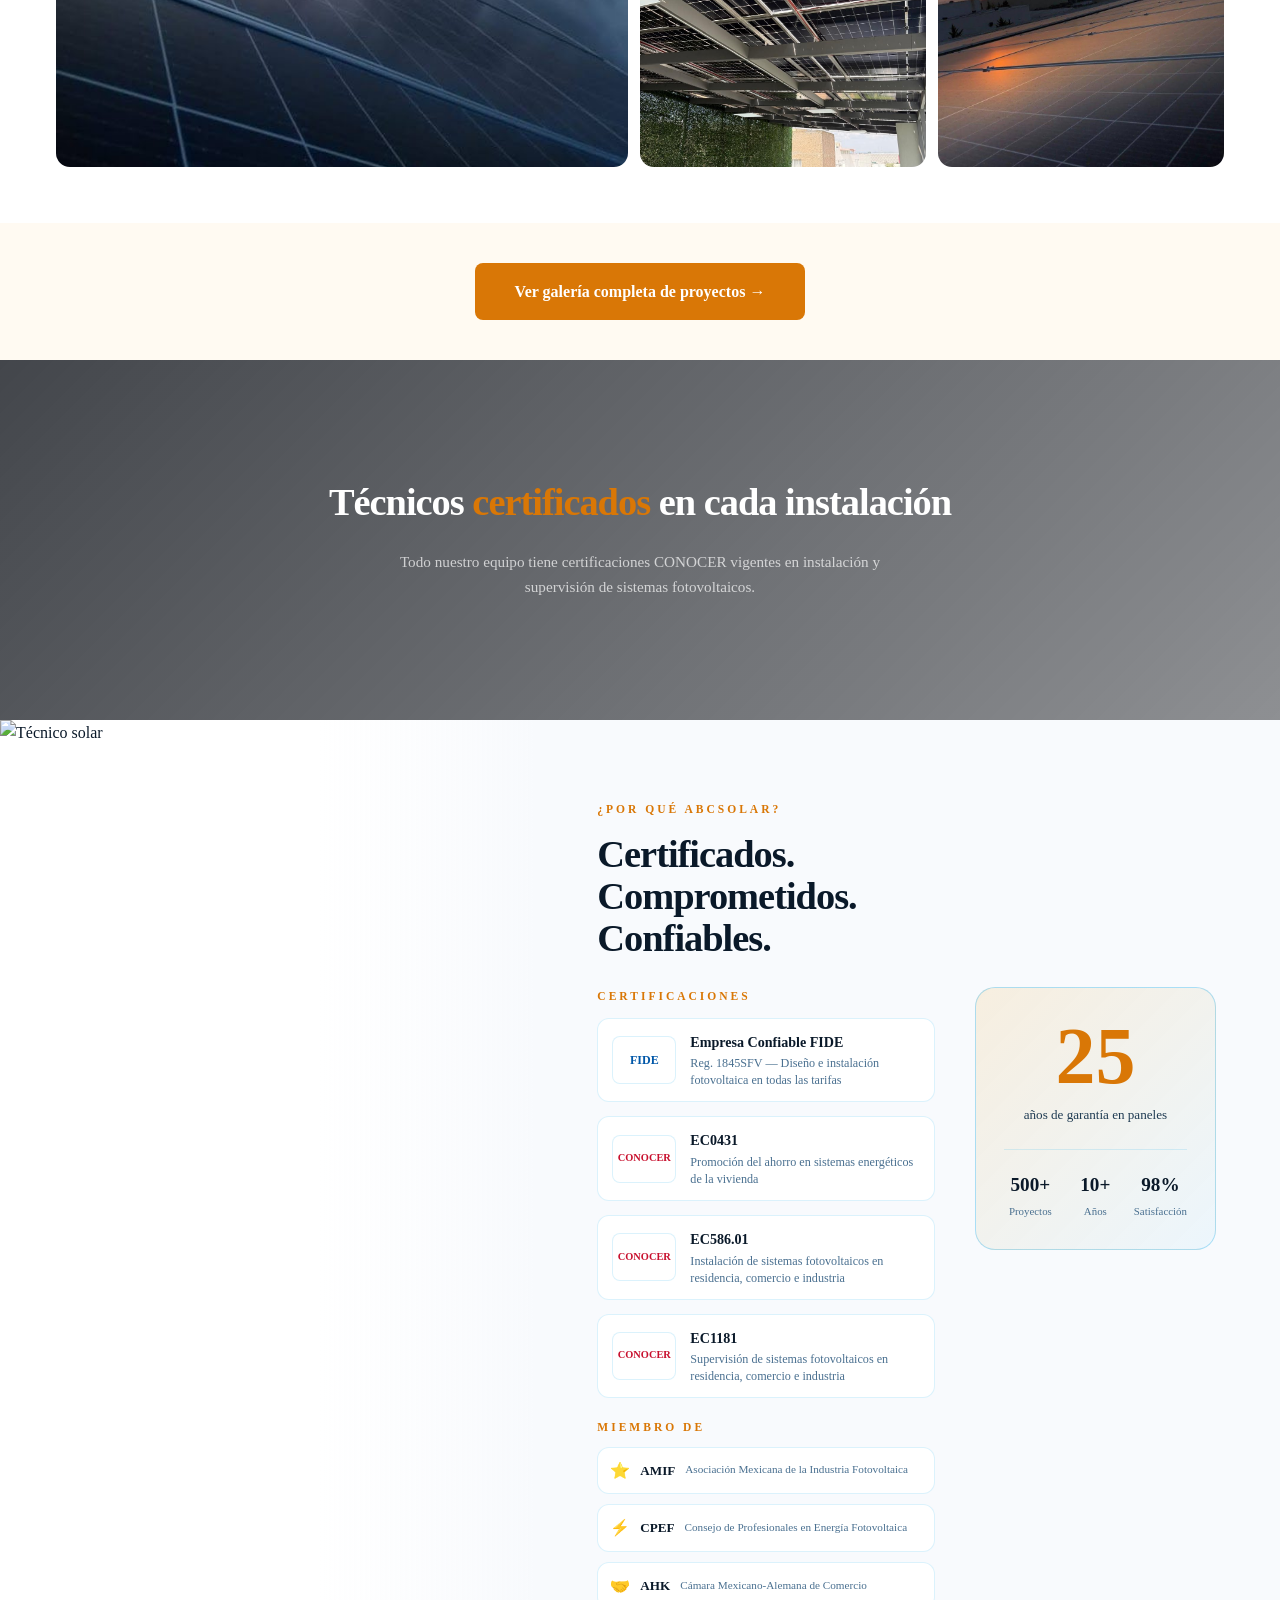
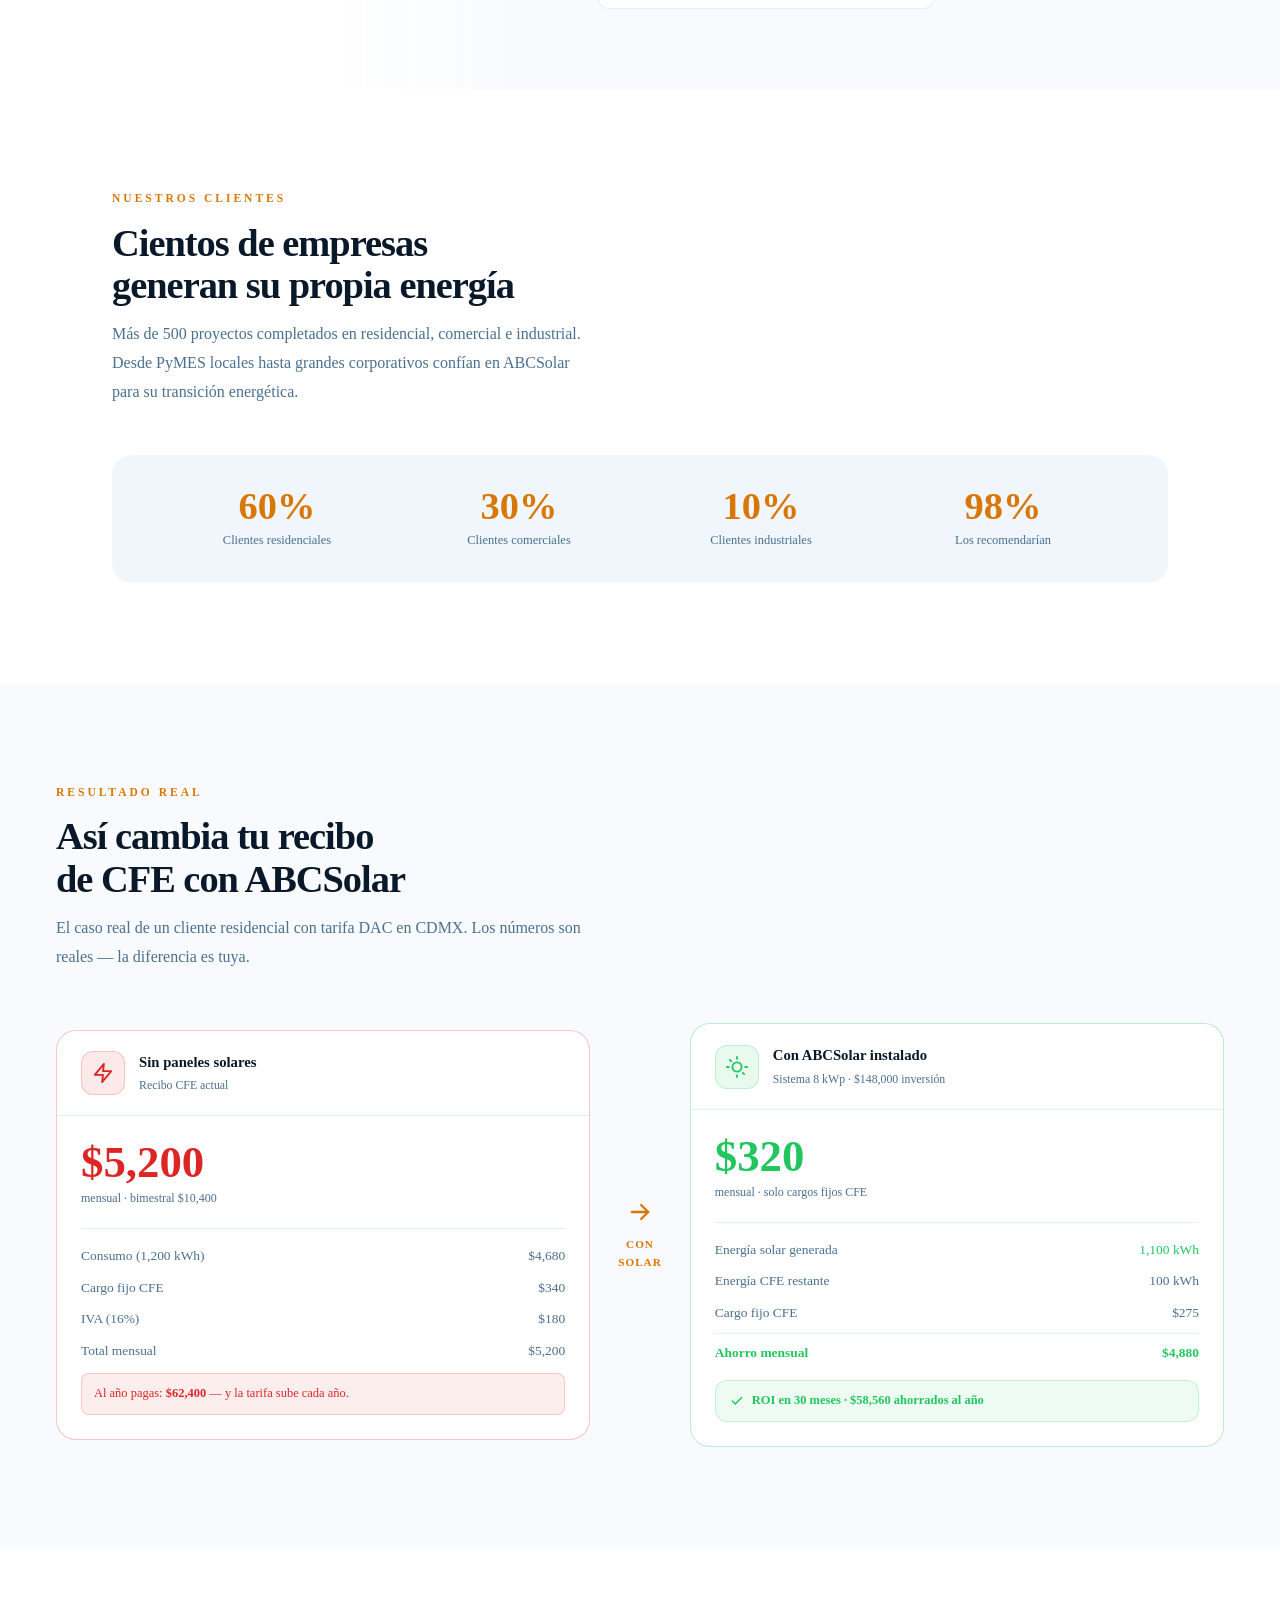
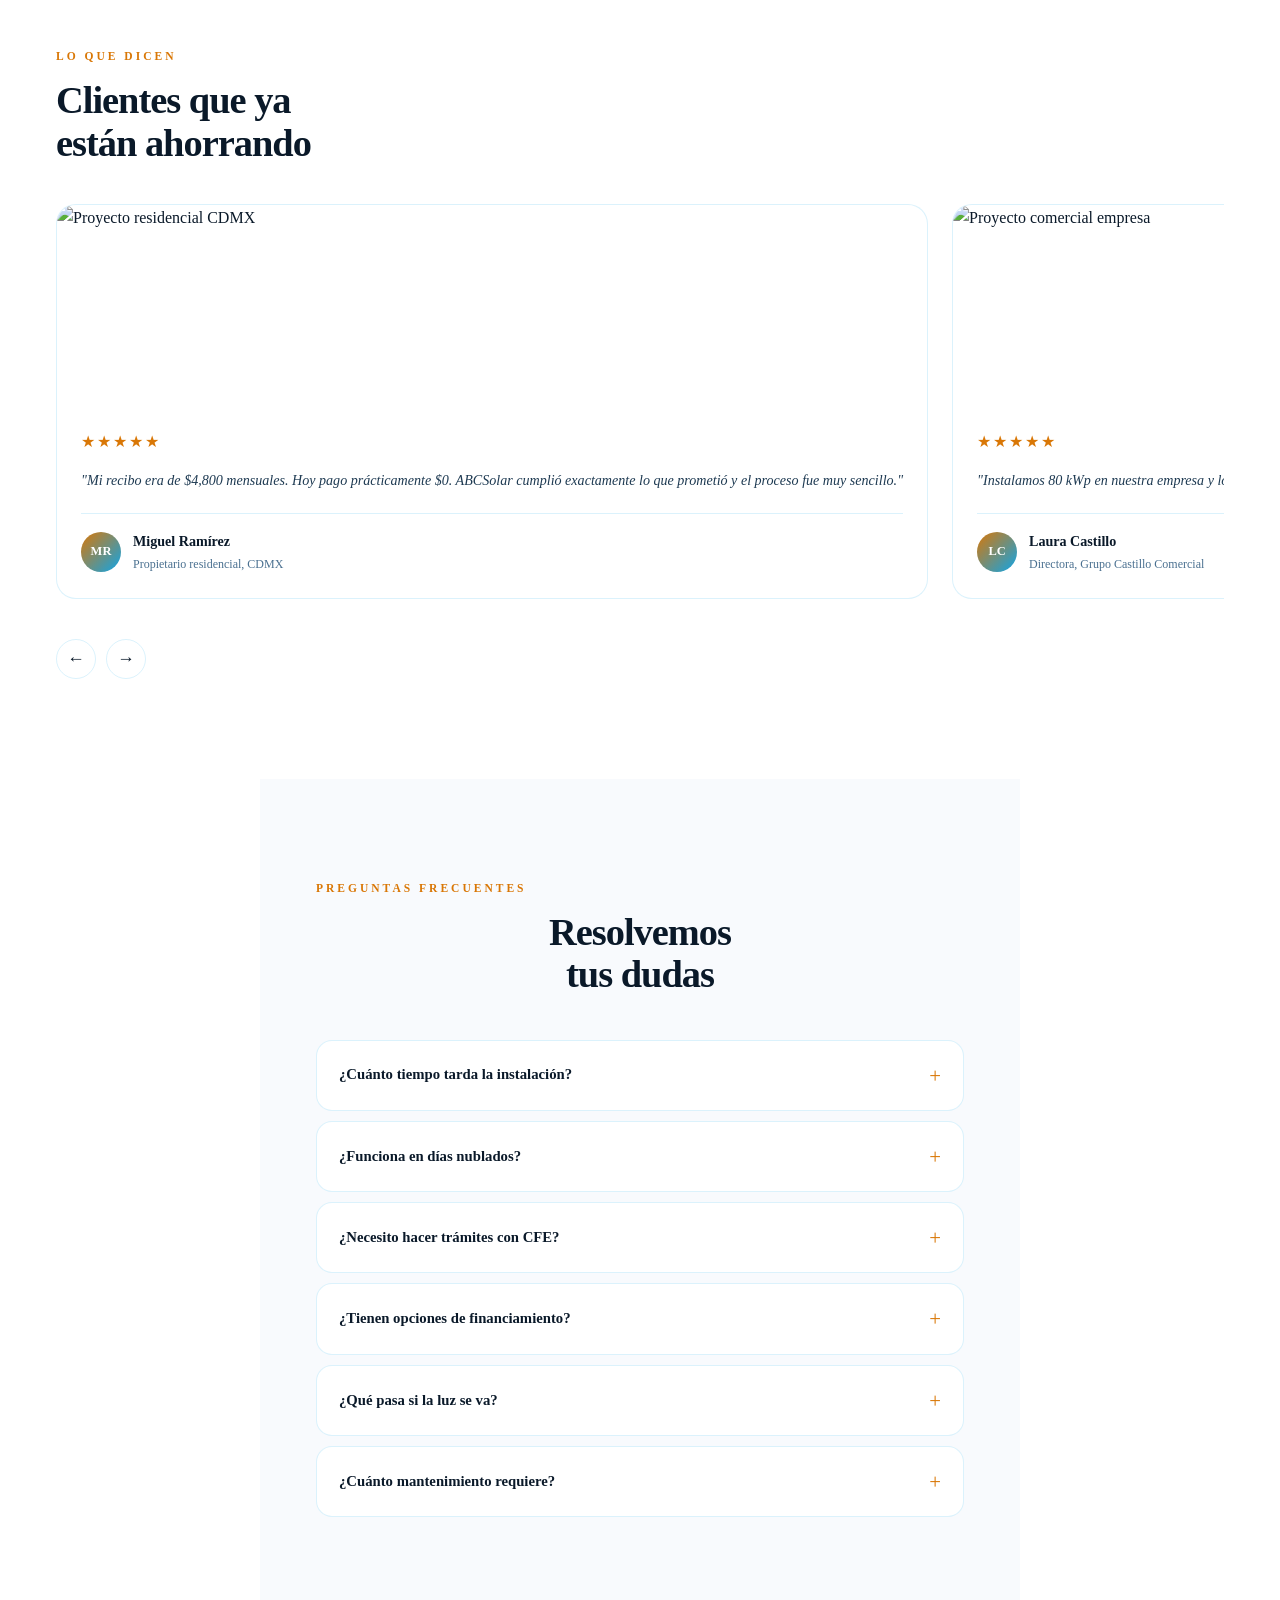
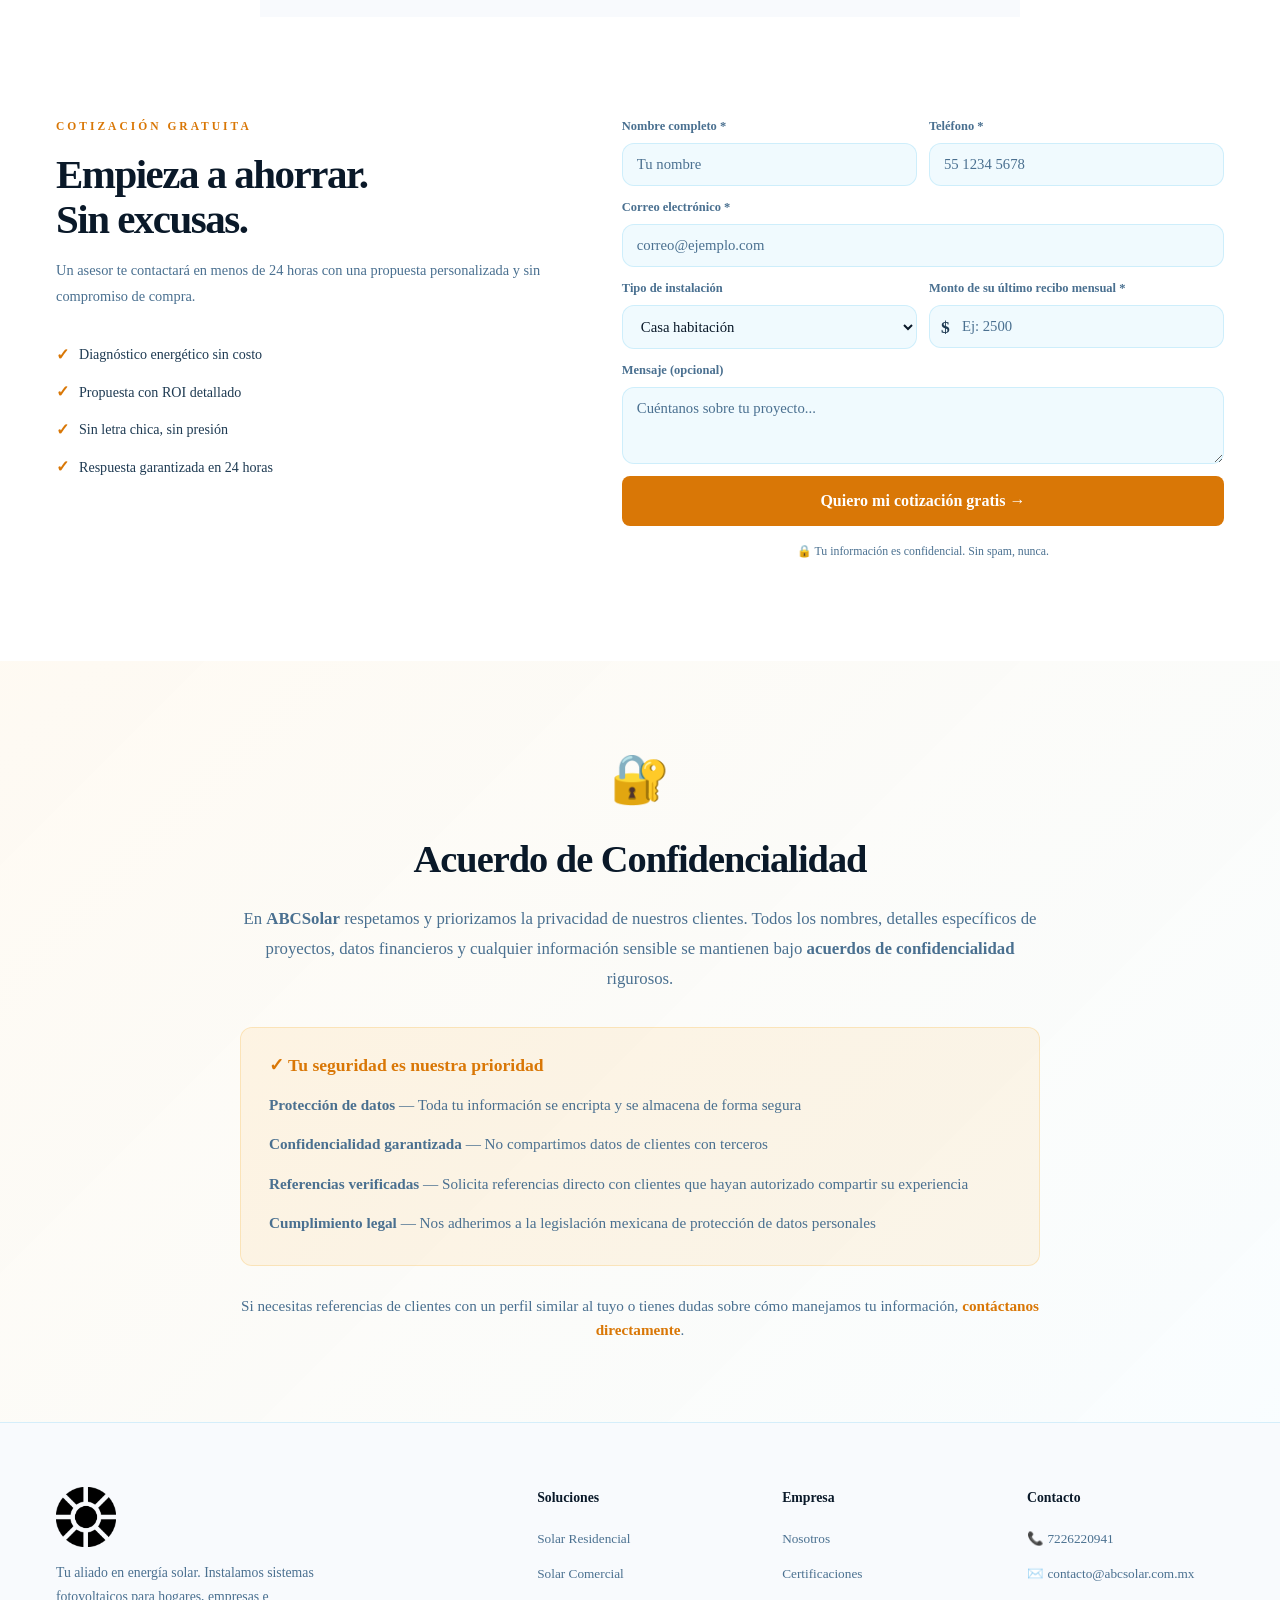
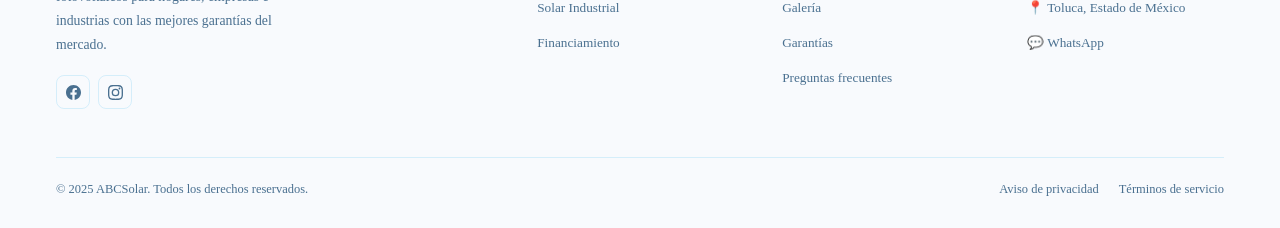
==== commit ddd59833: "Add files via upload" ====
--- a/index.html
+++ b/index.html
@@ -120,19 +120,19 @@
   <div class="hero-right">
     <div class="hero-mosaic">
       <div class="mosaic-img tall">
-        <img src="assets/images/projects/proyecto-industrial-1.jpg" alt="Instalación industrial" loading="eager">
+        <img src="assets/images/projects/proyecto-panoramica-industrial.jpg" alt="Panorámica industrial" loading="eager" style="object-position: center 40%;">
         <div class="mosaic-overlay"></div>
         <div class="mosaic-tag">Industrial</div>
       </div>
       <div class="mosaic-img">
-        <img src="assets/images/projects/proyecto-residencial-nuevo.jpg" alt="Casa residencial" loading="eager" style="object-position: center top;">
+        <img src="assets/images/projects/proyecto-tecnico-abcsolar.jpg" alt="Técnico ABCSolar en instalación" loading="eager" style="object-position: center top;">
         <div class="mosaic-overlay"></div>
         <div class="mosaic-tag">Residencial</div>
       </div>
       <div class="mosaic-img">
-        <img src="assets/images/projects/proyecto-detalle-1.jpg" alt="Detalle instalación" loading="eager">
+        <img src="assets/images/projects/proyecto-arbol-solar.jpg" alt="Árbol solar" loading="eager" style="object-position: center top;">
         <div class="mosaic-overlay"></div>
-        <div class="mosaic-tag">Energía limpia</div>
+        <div class="mosaic-tag">Innovación</div>
       </div>
       <div class="mosaic-img span2">
         <img src="assets/images/projects/proyecto-comercial-pergola.jpg" alt="Pérgola solar comercial" loading="eager" style="object-position: center 30%;">
@@ -290,7 +290,7 @@
 
 <!-- ══ IMAGE BREAK 1 ══ -->
 <div class="img-break">
-  <img id="pb1" loading="lazy" src="assets/images/projects/proyecto-residencial-nuevo.jpg" alt="Instalación residencial" style="object-position: center top;">
+  <img id="pb1" loading="lazy" src="assets/images/projects/proyecto-comercial-blanco.jpg" alt="Instalación comercial moderna" style="object-position: center 50%;">
   <div class="img-break-overlay">
     <div class="img-break-title">Más de <span>500 instalaciones</span><br>en 8 estados mexicanos</div>
     <a href="#contacto" class="btn-primary" style="font-size:.9rem;padding:13px 28px">Únete a nuestros clientes →</a>
@@ -575,10 +575,10 @@
 
 <div class="abc-gallery">
   <div class="abc-gallery-item big">
-    <img loading="lazy" src="assets/images/projects/proyecto-industrial-1.jpg" alt="Instalación industrial">
+    <img loading="lazy" src="assets/images/projects/proyecto-mobil-noche.jpg" alt="Instalación nocturna Mobil" style="object-position: center 30%;">
     <div class="abc-gallery-item-overlay">
-      <div class="abc-gallery-tag">Industrial</div>
-      <div class="abc-gallery-title">Gran instalación en techo industrial</div>
+      <div class="abc-gallery-tag">Comercial</div>
+      <div class="abc-gallery-title">Instalación comercial nocturna</div>
     </div>
   </div>
   <div class="abc-gallery-item">
@@ -603,10 +603,10 @@
     </div>
   </div>
   <div class="abc-gallery-item">
-    <img loading="lazy" src="assets/images/projects/proyecto-comercial-pergola.jpg" alt="Pérgola solar" style="object-position: center 30%;">
+    <img loading="lazy" src="assets/images/projects/proyecto-atardecer-industrial.jpg" alt="Paneles al atardecer" style="object-position: center 40%;">
     <div class="abc-gallery-item-overlay">
-      <div class="abc-gallery-tag">Comercial</div>
-      <div class="abc-gallery-title">Pérgola solar — Diseño único</div>
+      <div class="abc-gallery-tag">Industrial</div>
+      <div class="abc-gallery-title">Gran planta industrial — Atardecer</div>
     </div>
   </div>
 </div>
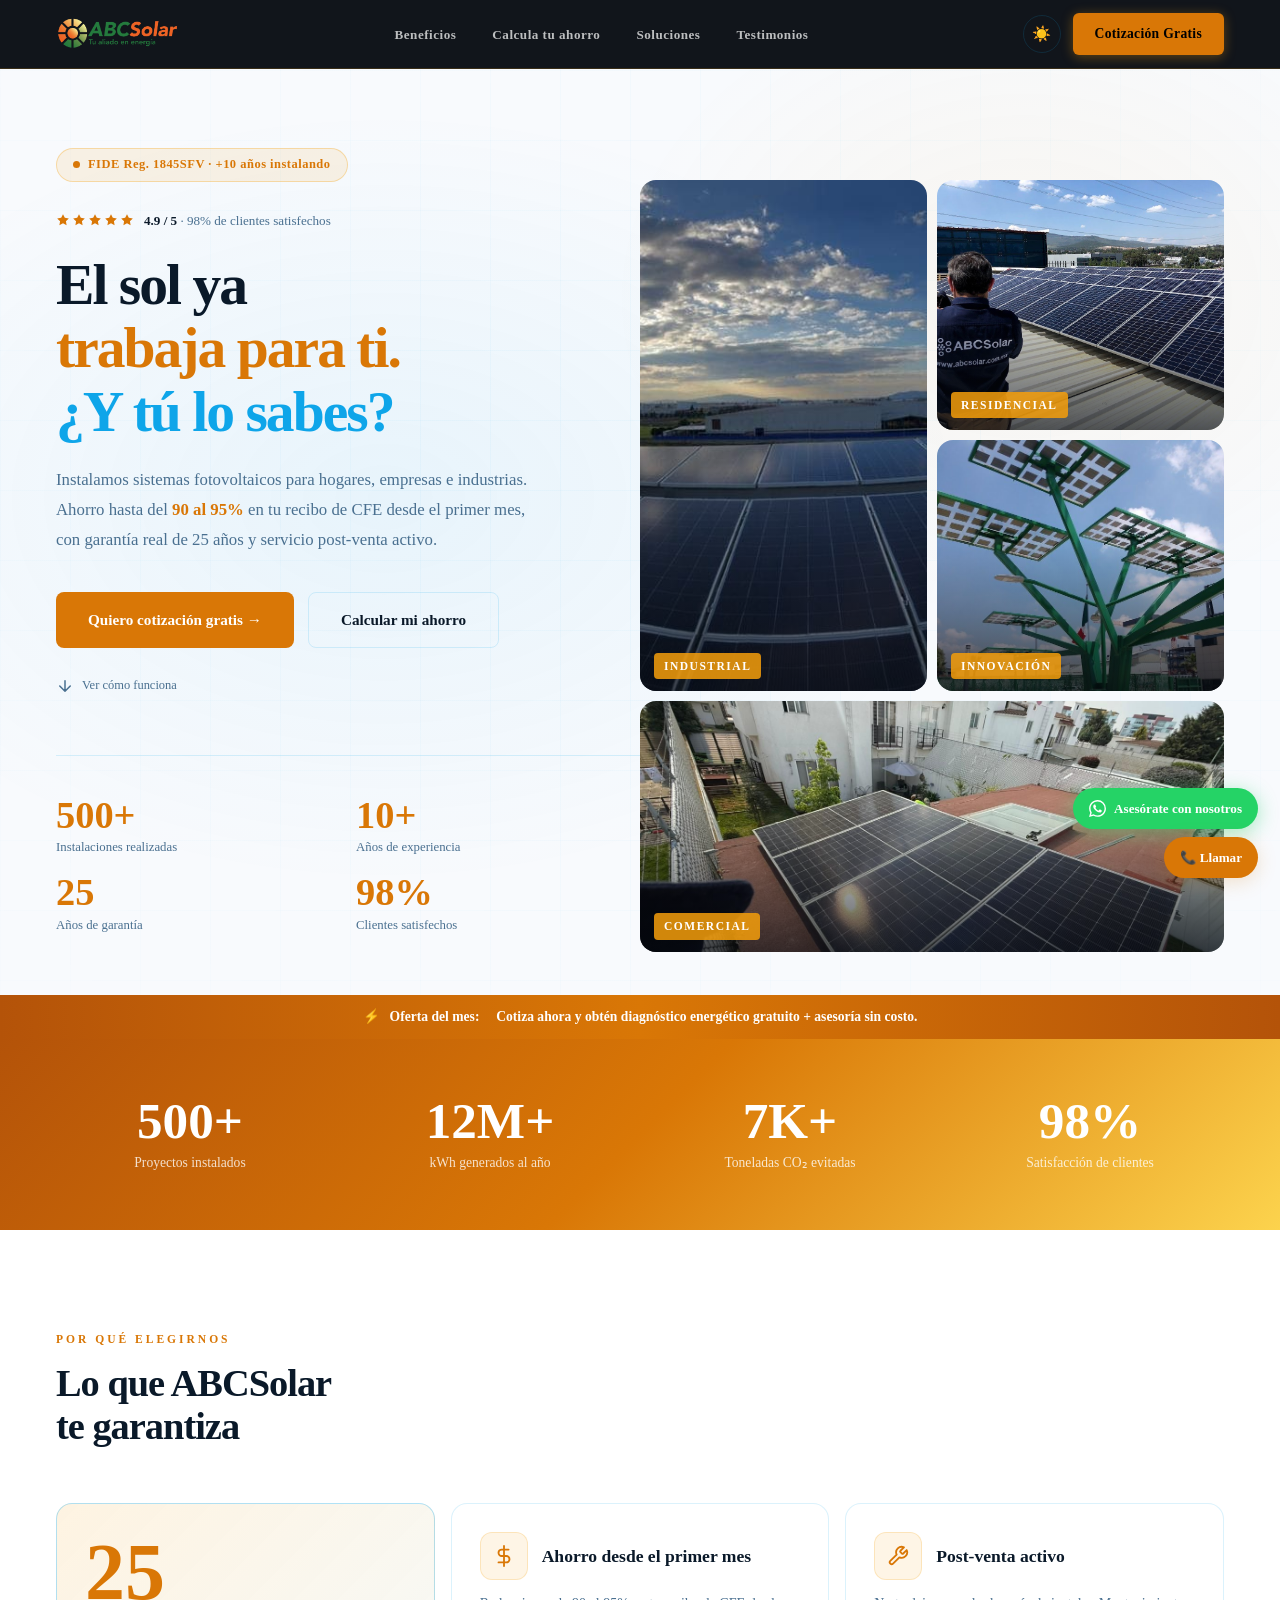
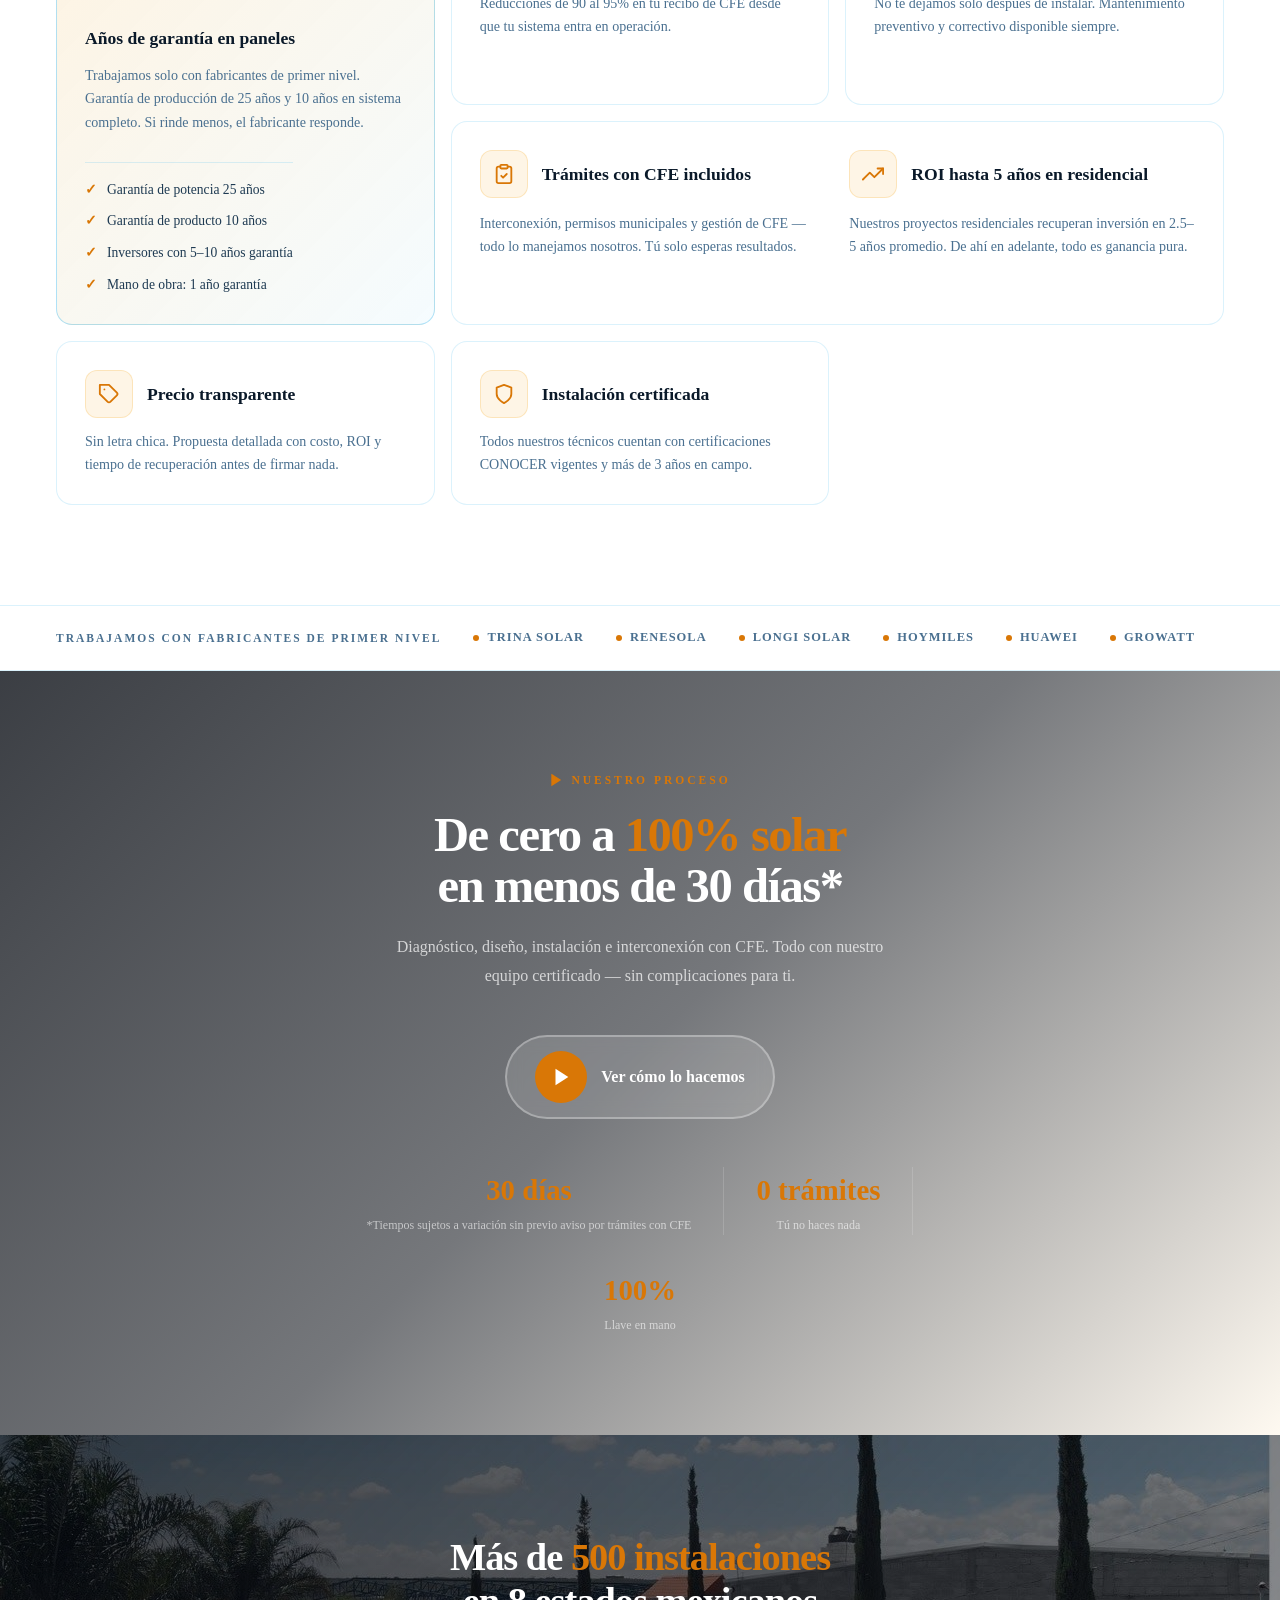
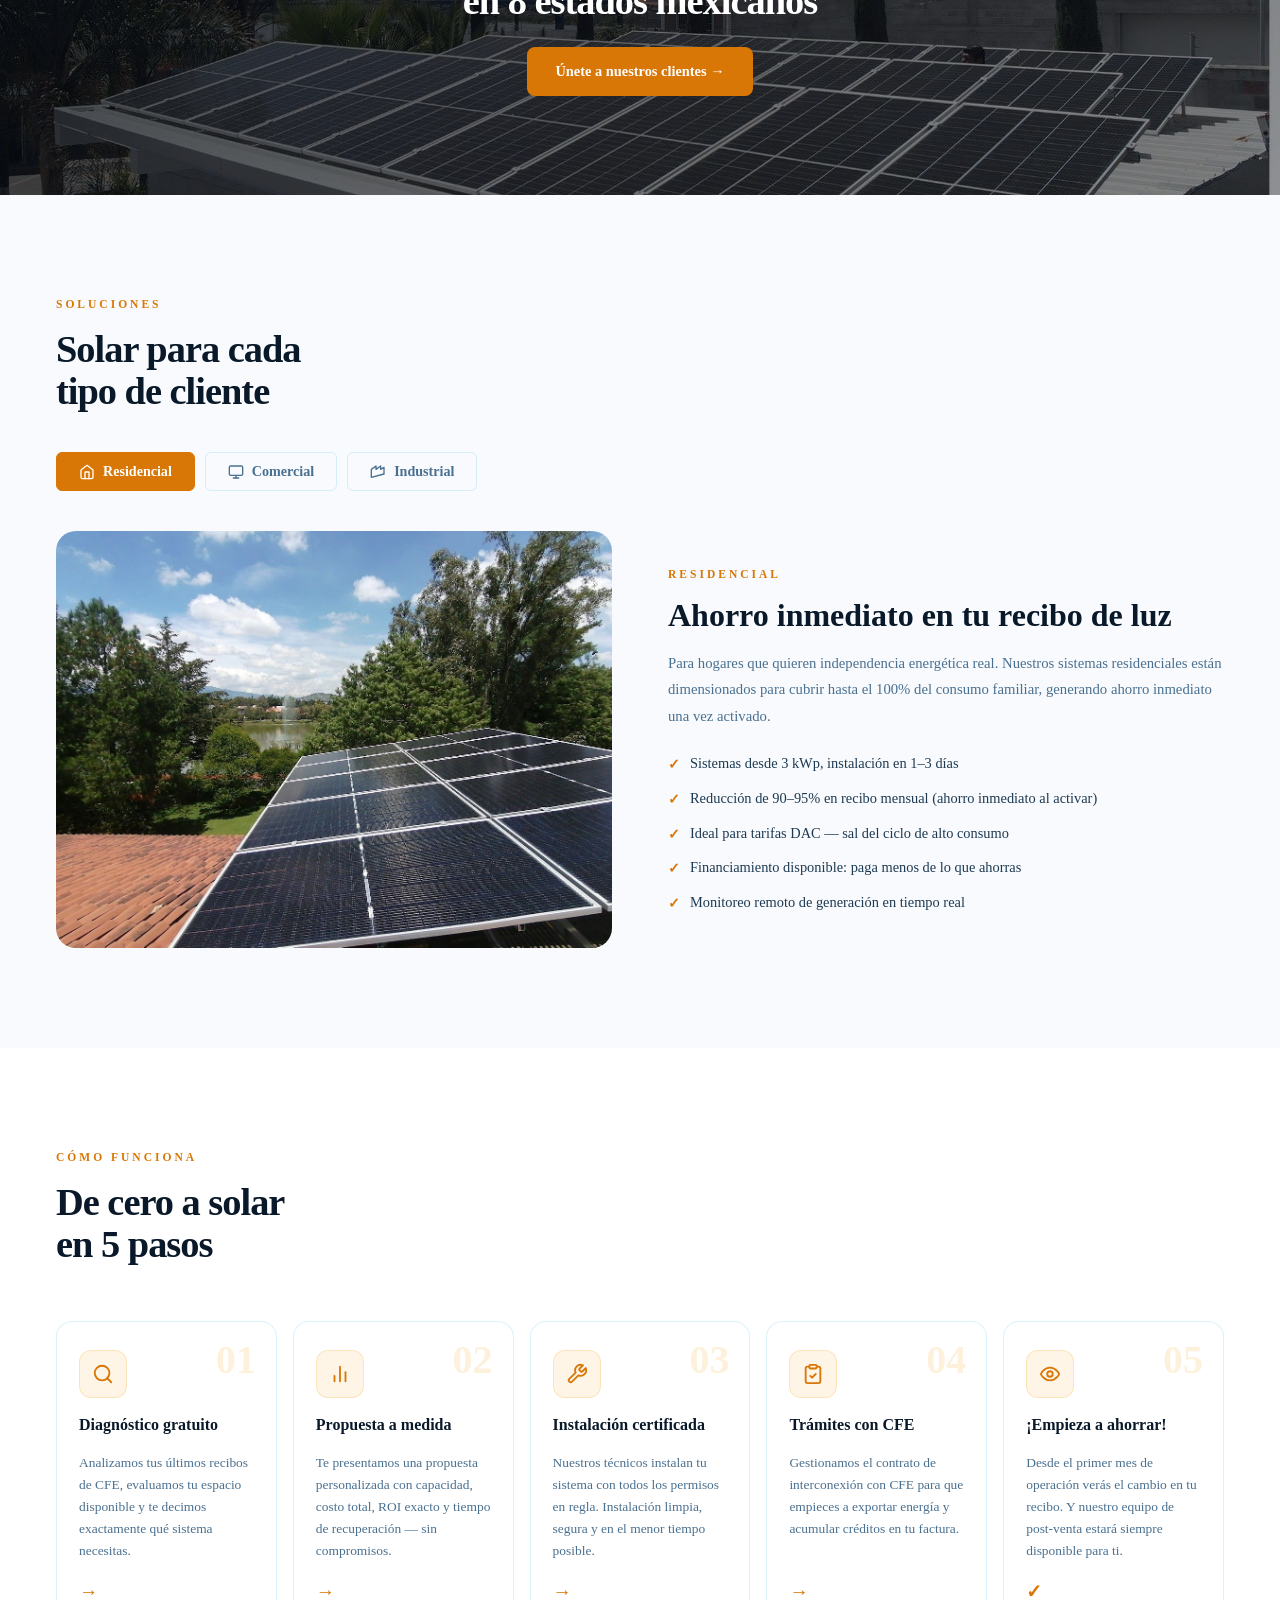
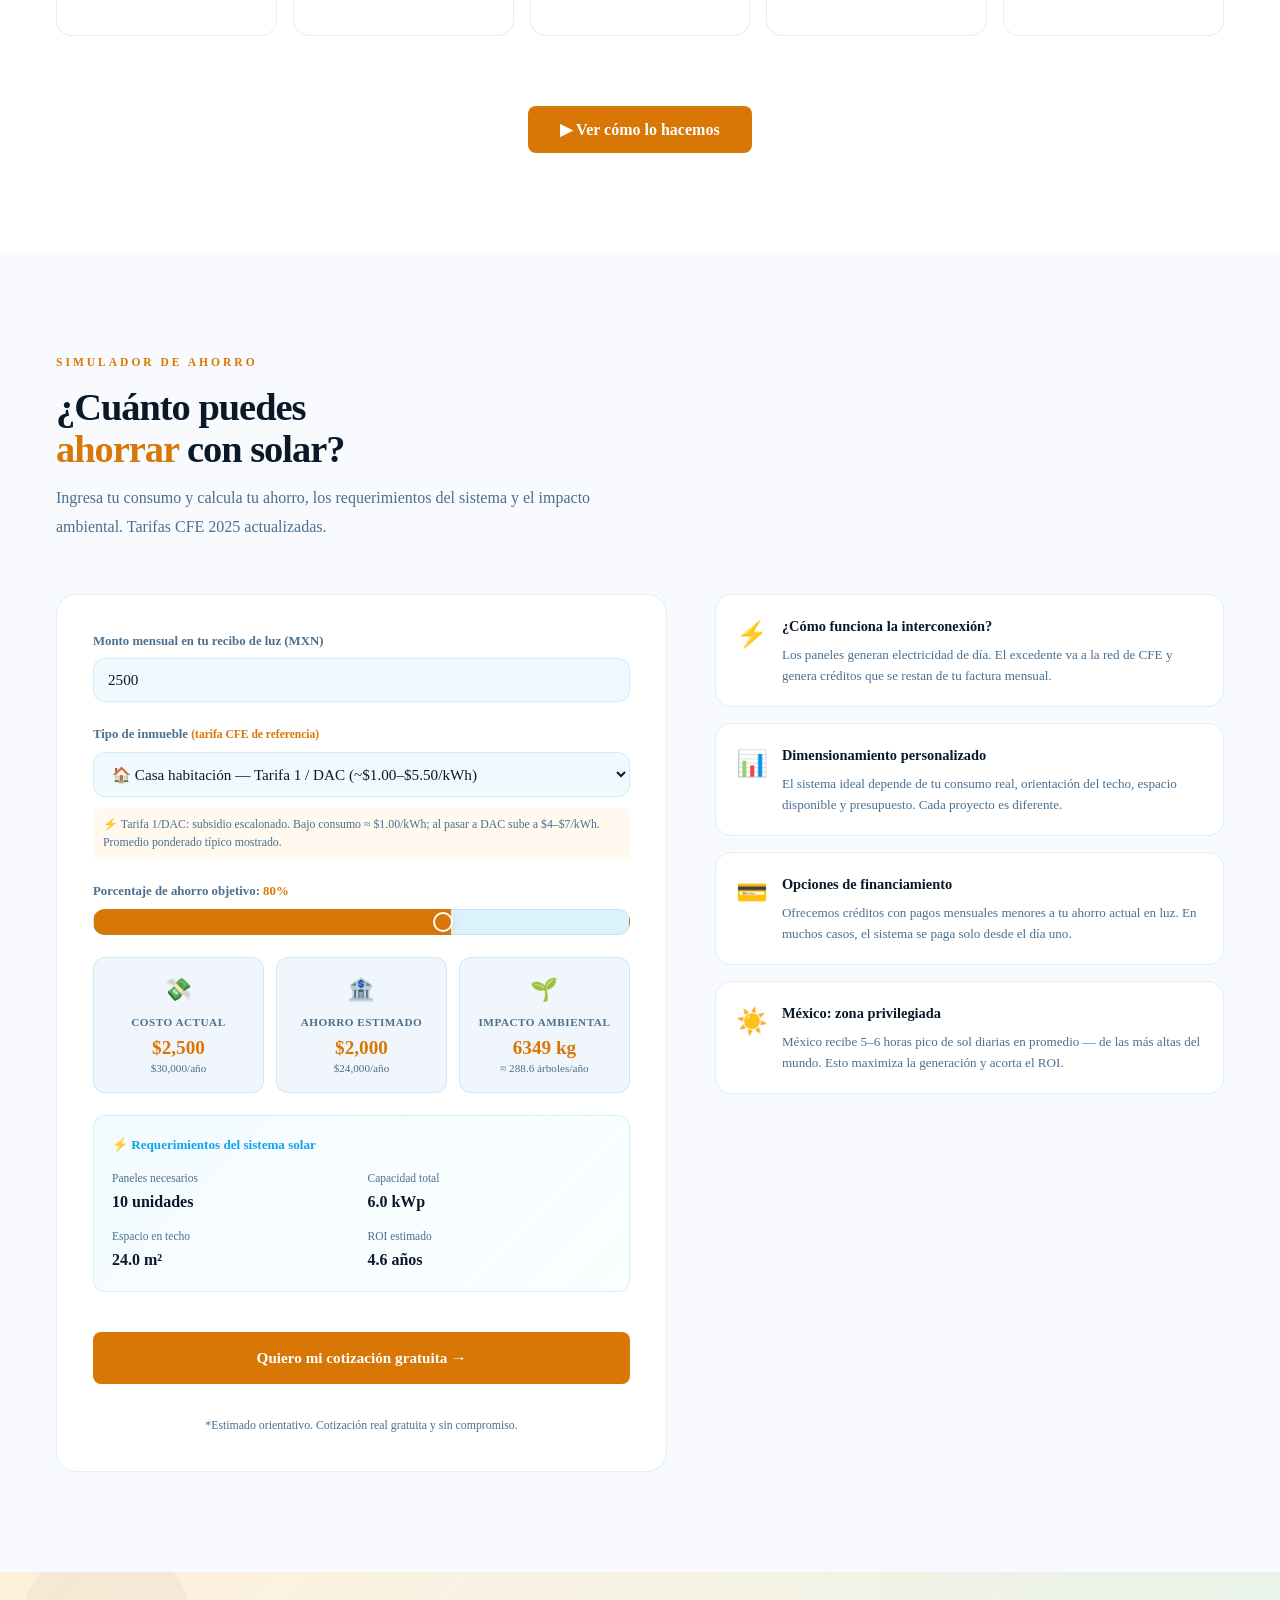
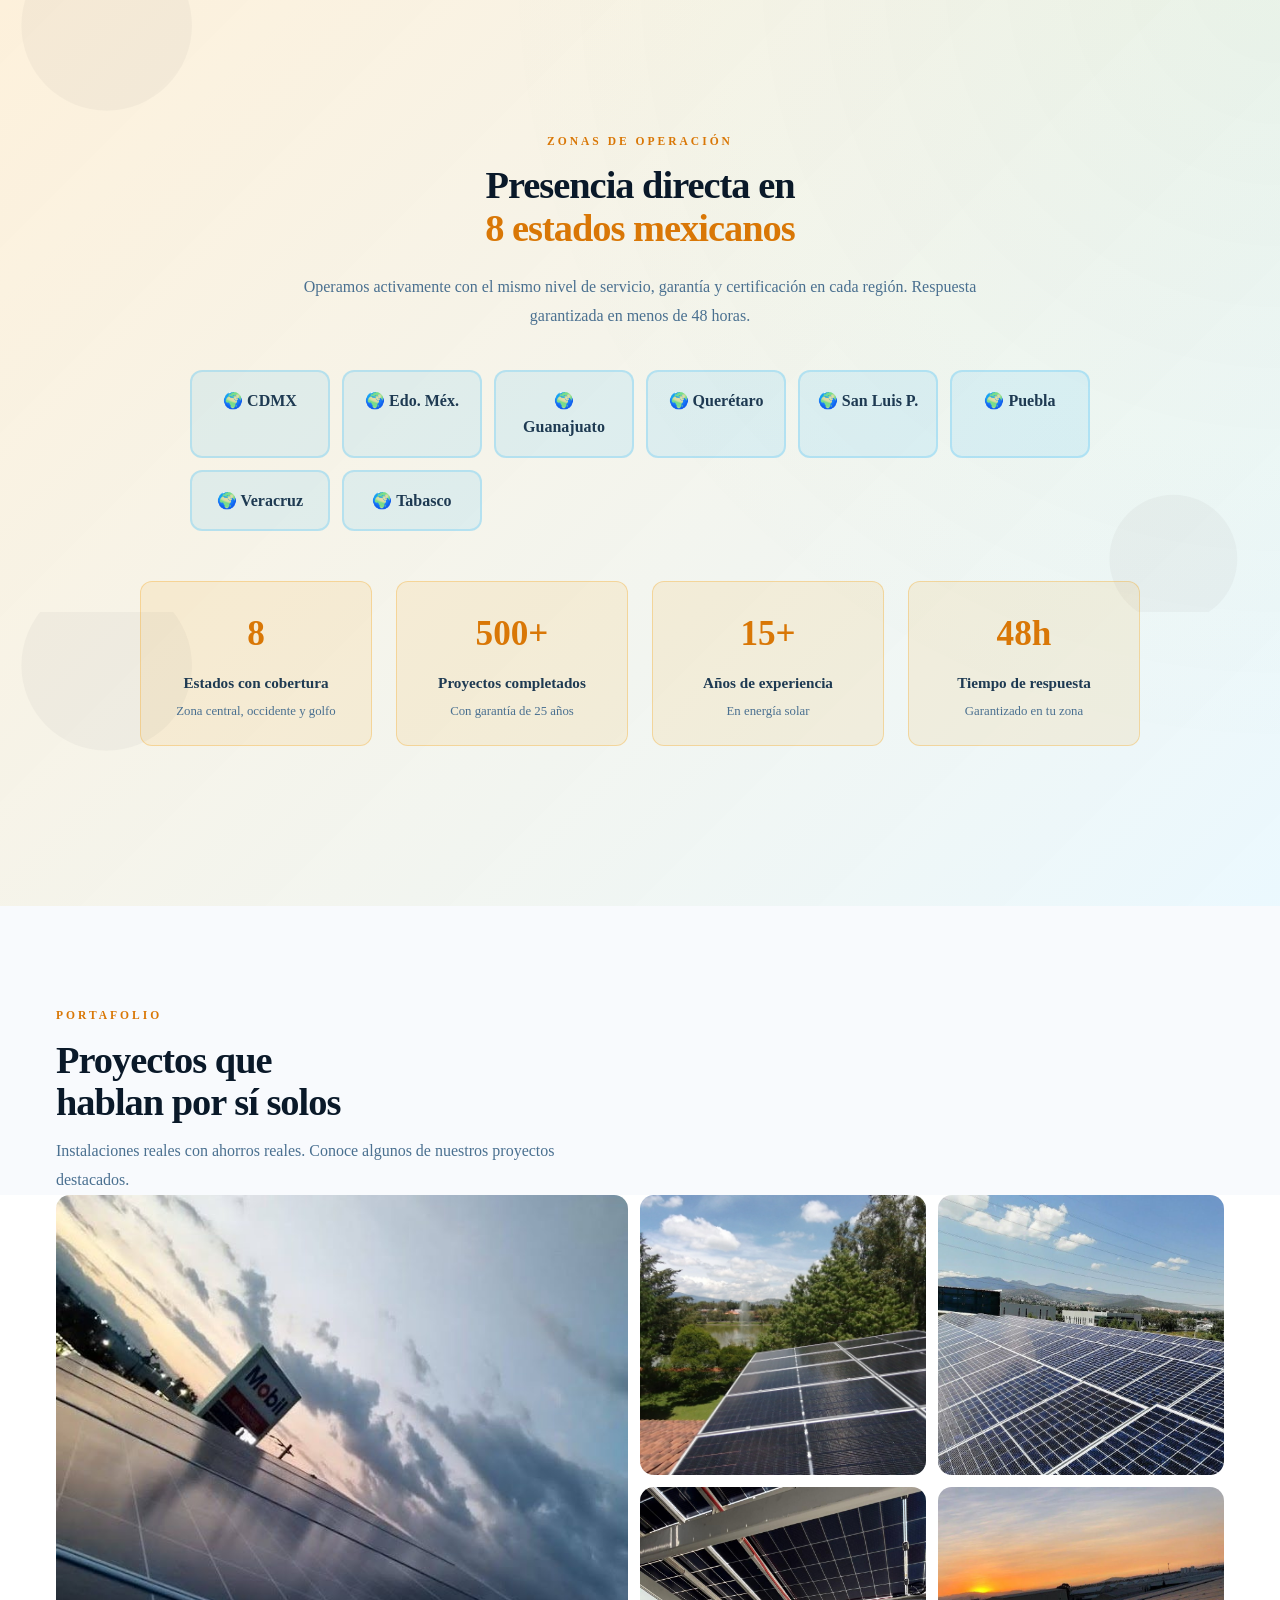
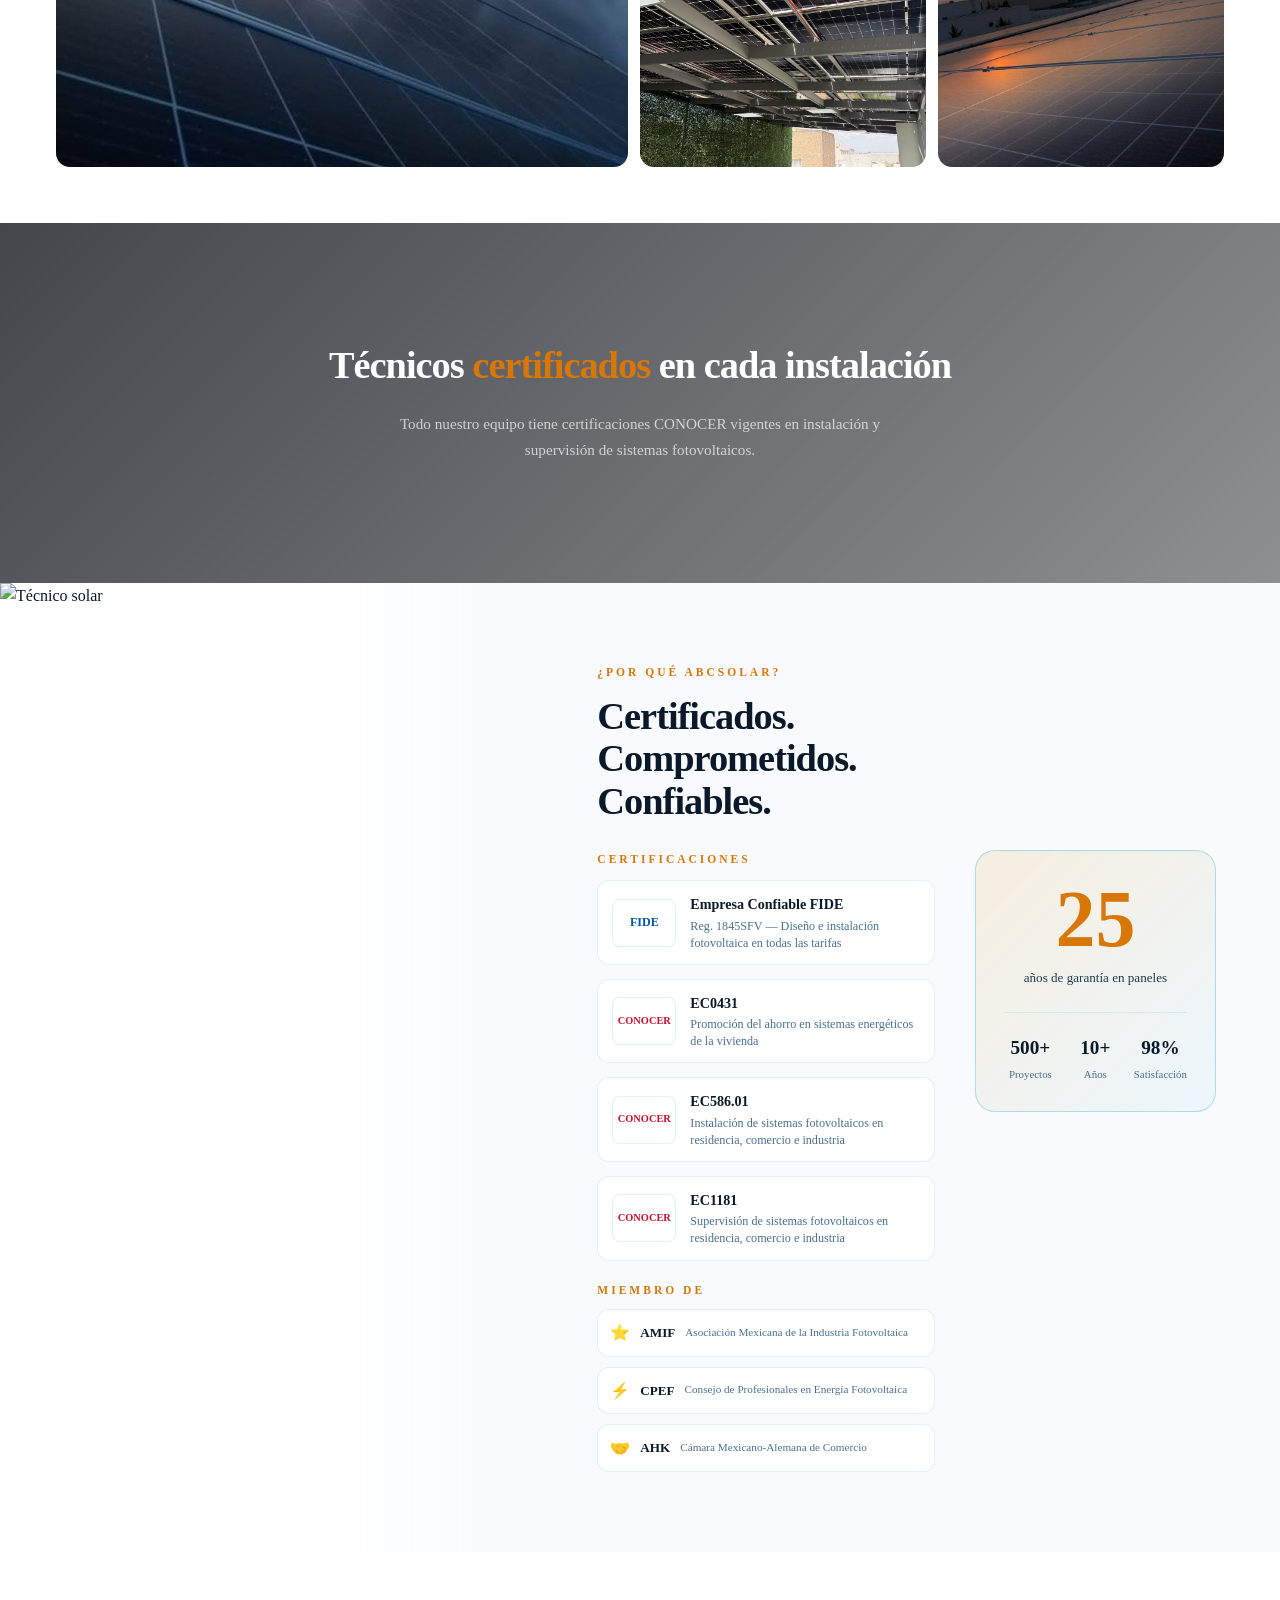
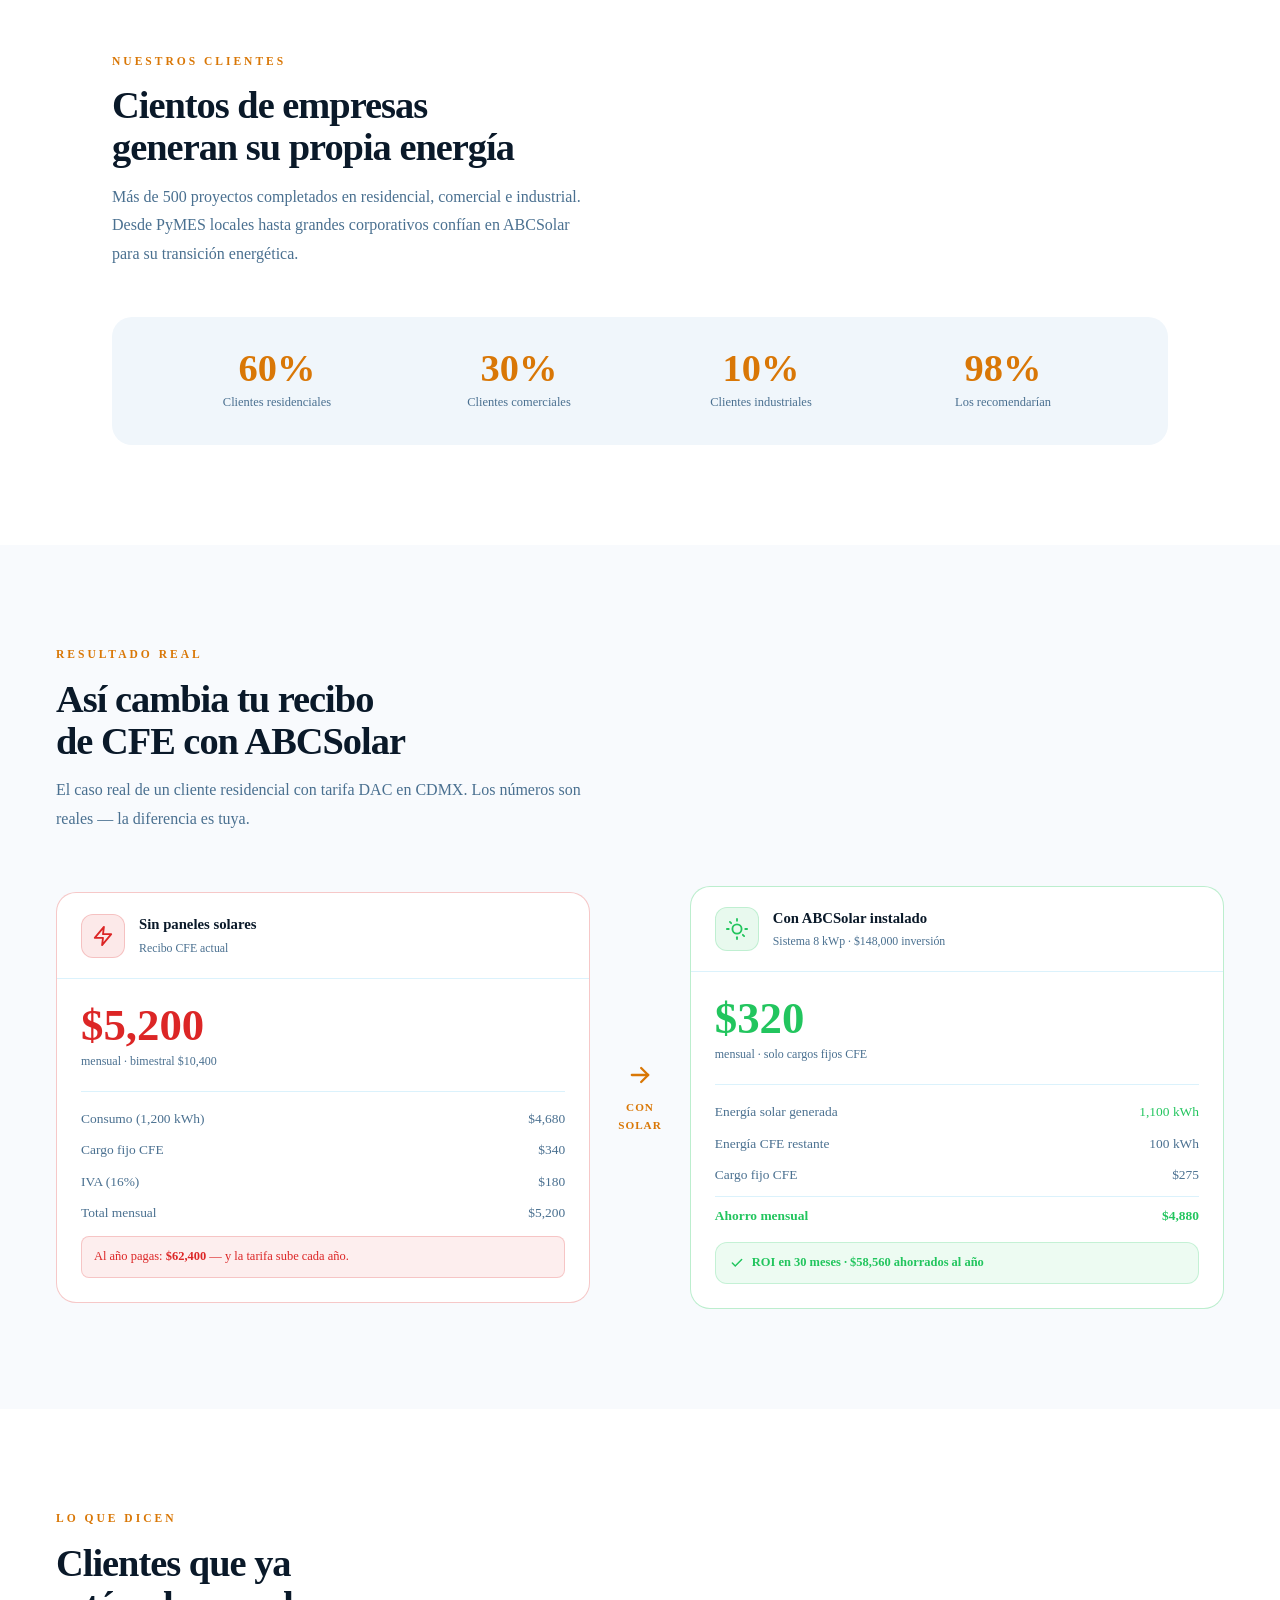
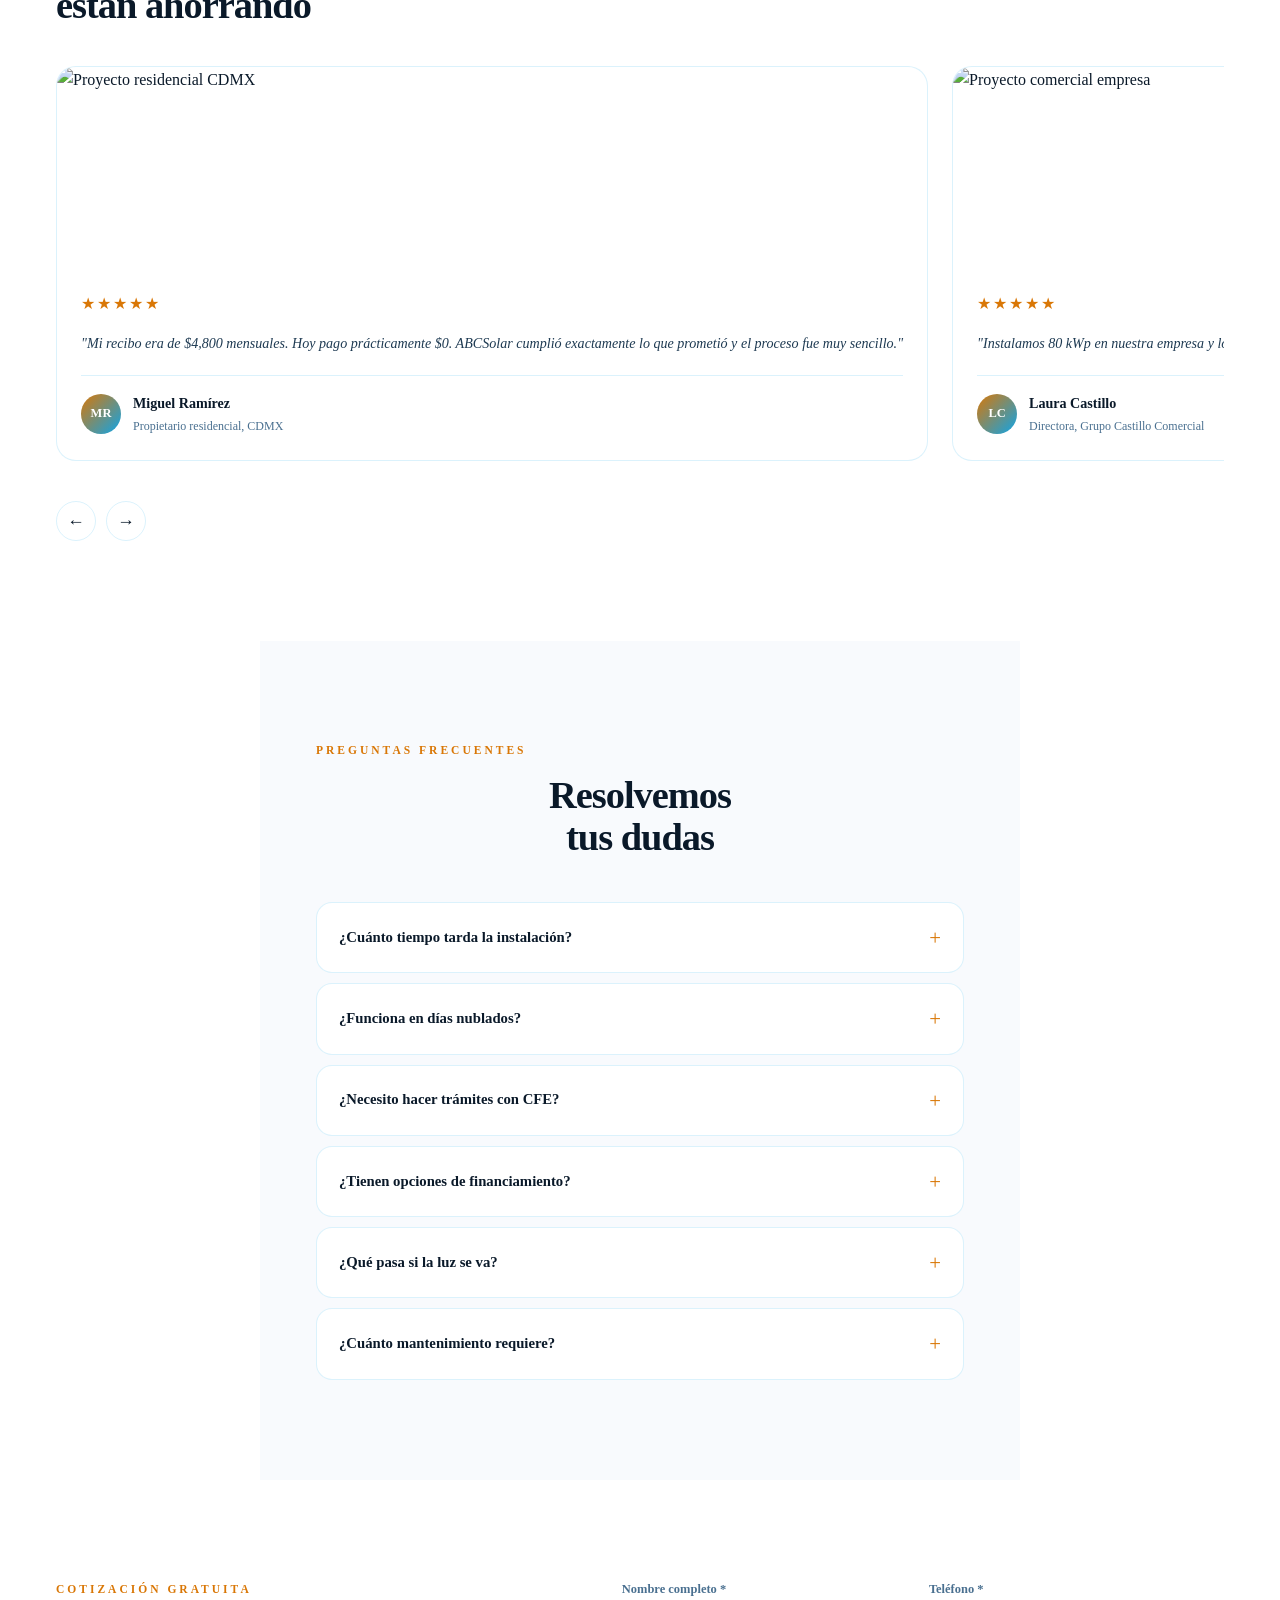
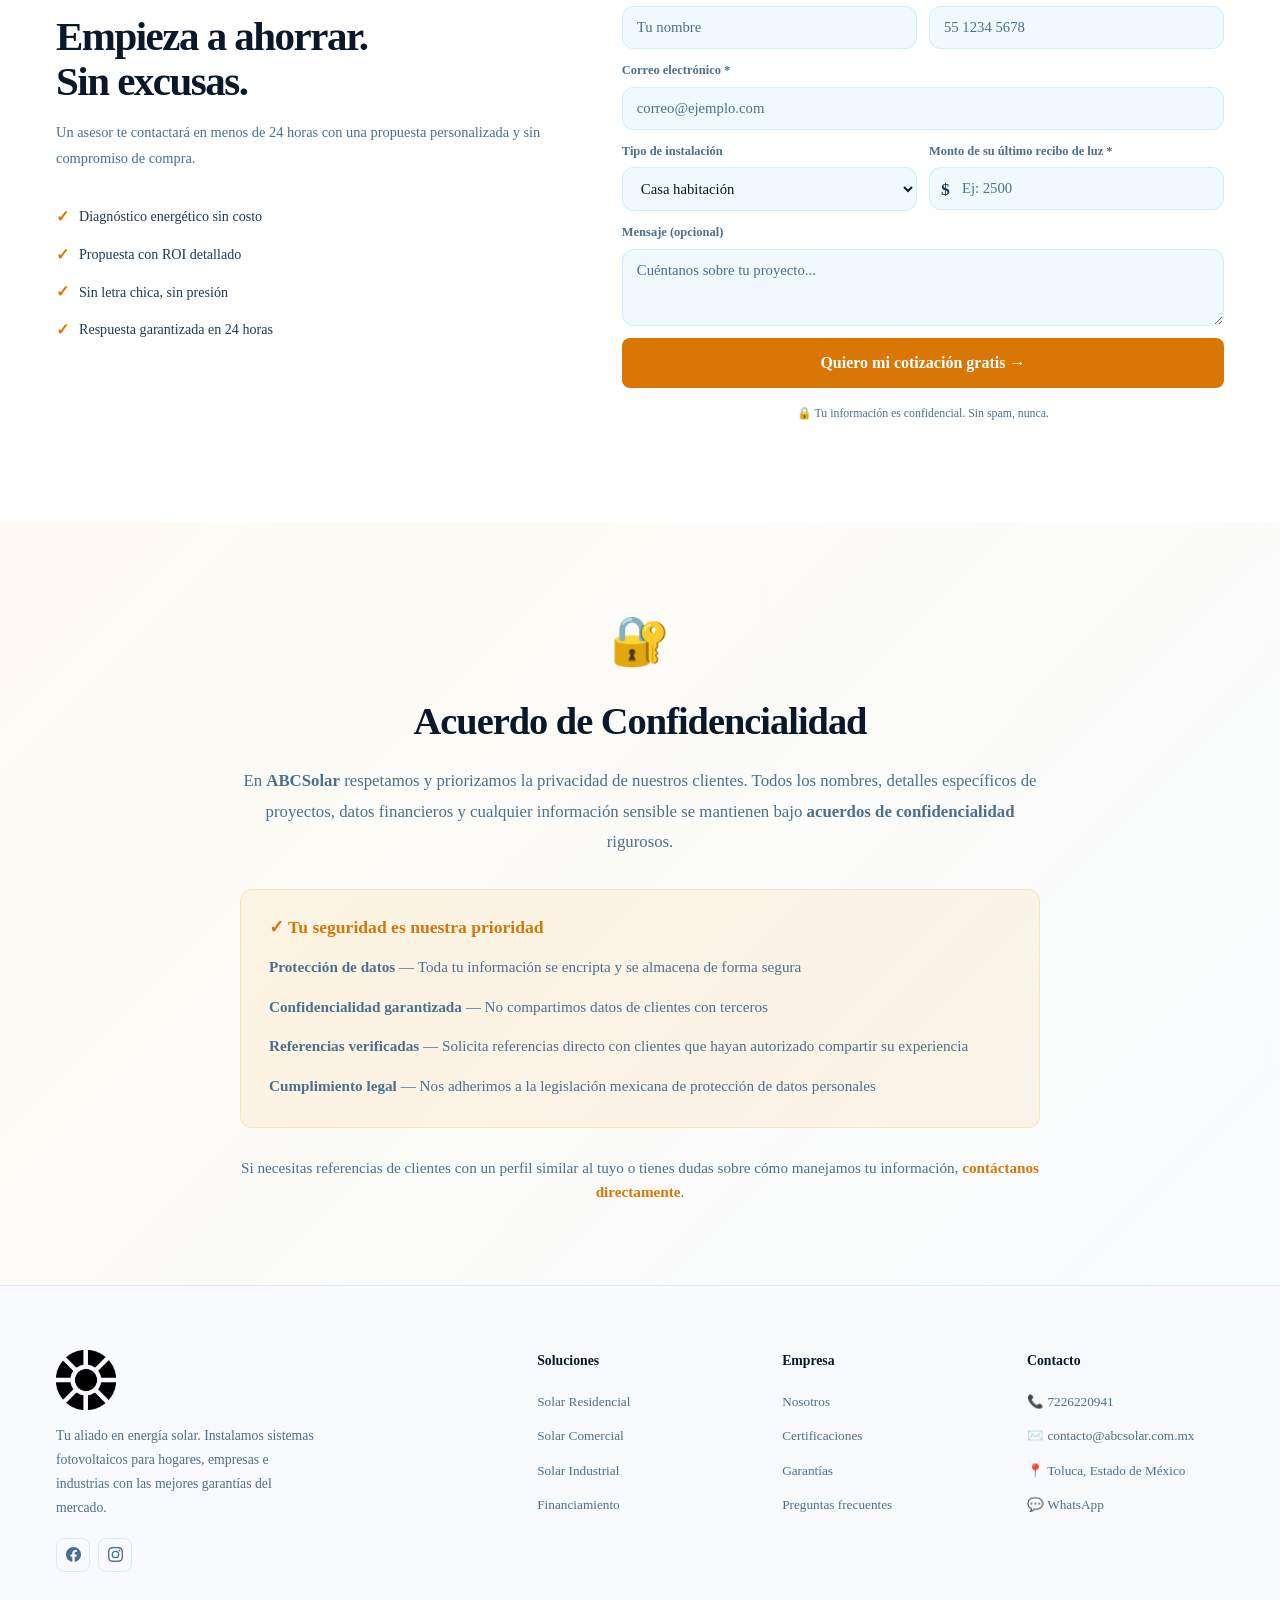
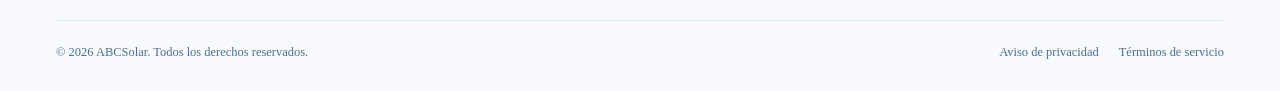
==== commit e9cdf2b1: "Add files via upload" ====
--- a/index.html
+++ b/index.html
@@ -38,8 +38,8 @@
   </div>
   <a href="#beneficios" onclick="closeMob()">Beneficios</a>
   <a href="#para-quien" onclick="closeMob()">Soluciones</a>
-  <a href="#calculadora" onclick="closeMob()">Calculadora</a>
-  <a href="galeria.html" onclick="closeMob()">Galería</a>
+  <a href="#calculadora" onclick="closeMob()">Calcula tu ahorro</a>
+  
   <a href="#clientes" onclick="closeMob()">Clientes</a>
   <a href="#testimonios" onclick="closeMob()">Testimonios</a>
   <a href="#contacto" onclick="closeMob()" class="mob-cta">Cotización Gratis →</a>
@@ -50,9 +50,9 @@
   <a href="#hero" class="nav-logo"><img src="public/logo-abc-full.png" id="navLogo" alt="ABCSolar"></a>
   <ul class="nav-links">
     <li><a href="#beneficios">Beneficios</a></li>
-    <li><a href="#calculadora">Calculadora</a></li>
+    <li><a href="#calculadora">Calcula tu ahorro</a></li>
     <li><a href="#para-quien">Soluciones</a></li>
-    <li><a href="galeria.html">Galería</a></li>
+    
     <li><a href="#testimonios">Testimonios</a></li>
   </ul>
   <div class="nav-r">
@@ -611,10 +611,6 @@
   </div>
 </div>
 
-<div style="text-align:center;padding:40px 56px;background:rgba(245,158,11,.05)">
-  <a href="galeria.html" class="btn-primary" style="padding:16px 40px;font-size:1rem">Ver galería completa de proyectos →</a>
-</div>
-
 <!-- ══ IMAGE BREAK 2 ══ -->
 <div class="img-break">
   <img loading="lazy" src="https://images.unsplash.com/photo-1473341304170-971dccb5ac1e?w=1600&q=85" alt="Técnicos instalando">
@@ -851,7 +847,7 @@
         <div class="ff"><label>Correo electrónico *</label><input type="email" placeholder="correo@ejemplo.com" required></div>
         <div class="form-row">
           <div class="ff"><label>Tipo de instalación</label><select><option>Casa habitación</option><option>Negocio/Empresa</option><option>Industrial</option><option>Otro</option></select></div>
-          <div class="ff"><label>Monto de su último recibo mensual *</label><div style="position:relative"><span style="position:absolute;left:12px;top:50%;transform:translateY(-50%);color:var(--t1);font-weight:600;font-size:1.1rem">$</span><input type="number" id="reciboInput" placeholder="Ej: 2500" required style="padding-left:32px"></div></div>
+          <div class="ff"><label>Monto de su último recibo de luz *</label><div style="position:relative"><span style="position:absolute;left:12px;top:50%;transform:translateY(-50%);color:var(--t1);font-weight:600;font-size:1.1rem">$</span><input type="number" id="reciboInput" placeholder="Ej: 2500" required style="padding-left:32px"></div></div>
         </div>
         <div class="ff"><label>Mensaje (opcional)</label><textarea rows="3" placeholder="Cuéntanos sobre tu proyecto..."></textarea></div>
         <button type="submit" class="btn-primary" style="width:100%;justify-content:center;padding:16px;font-size:1rem" id="submitBtn">Quiero mi cotización gratis →</button>
@@ -910,7 +906,7 @@
       <ul class="footer-links">
         <li><a href="#diferenciadores">Nosotros</a></li>
         <li><a href="#diferenciadores">Certificaciones</a></li>
-        <li><a href="galeria.html">Galería</a></li>
+        
         <li><a href="#diferenciadores">Garantías</a></li>
         <li><a href="#faq">Preguntas frecuentes</a></li>
       </ul>
@@ -926,7 +922,7 @@
     </div>
   </div>
   <div class="footer-bottom">
-    <span>© 2025 ABCSolar. Todos los derechos reservados.</span>
+    <span>© 2026 ABCSolar. Todos los derechos reservados.</span>
     <div style="display:flex;gap:20px">
       <a href="#" style="color:var(--t2);font-size:.78rem">Aviso de privacidad</a>
       <a href="#" style="color:var(--t2);font-size:.78rem">Términos de servicio</a>
@@ -936,9 +932,9 @@
 
 <!-- STICKY MOBILE CTA BAR -->
 <div class="mob-cta-bar" id="mobCtaBar">
-  <a href="https://wa.me/527226220941?text=Hola%2C%20me%20interesa%20cotizar%20paneles%20solares." target="_blank" rel="noopener" class="btn-wa" aria-label="Contactar por WhatsApp">
+  <a href="https://wa.me/527226220941?text=Hola%2C%20me%20interesa%20cotizar%20paneles%20solares." target="_blank" rel="noopener" class="btn-wa" aria-label="¿En qué podemos ayudarte?">
     <svg width="18" height="18" viewBox="0 0 24 24" fill="currentColor"><path d="M17.472 14.382c-.297-.149-1.758-.867-2.03-.967-.273-.099-.471-.148-.67.15-.197.297-.767.966-.94 1.164-.173.199-.347.223-.644.075-.297-.15-1.255-.463-2.39-1.475-.883-.788-1.48-1.761-1.653-2.059-.173-.297-.018-.458.13-.606.134-.133.298-.347.446-.52.149-.174.198-.298.298-.497.099-.198.05-.371-.025-.52-.075-.149-.669-1.612-.916-2.207-.242-.579-.487-.5-.669-.51-.173-.008-.371-.01-.57-.01-.198 0-.52.074-.792.372-.272.297-1.04 1.016-1.04 2.479 0 1.462 1.065 2.875 1.213 3.074.149.198 2.096 3.2 5.077 4.487.709.306 1.262.489 1.694.625.712.227 1.36.195 1.871.118.571-.085 1.758-.719 2.006-1.413.248-.694.248-1.289.173-1.413-.074-.124-.272-.198-.57-.347m-5.421 7.403h-.004a9.87 9.87 0 01-5.031-1.378l-.361-.214-3.741.982.998-3.648-.235-.374a9.86 9.86 0 01-1.51-5.26c.001-5.45 4.436-9.884 9.888-9.884 2.64 0 5.122 1.03 6.988 2.898a9.825 9.825 0 012.893 6.994c-.003 5.45-4.437 9.884-9.885 9.884m8.413-18.297A11.815 11.815 0 0012.05 0C5.495 0 .16 5.335.157 11.892c0 2.096.547 4.142 1.588 5.945L.057 24l6.305-1.654a11.882 11.882 0 005.683 1.448h.005c6.554 0 11.89-5.335 11.893-11.893a11.821 11.821 0 00-3.48-8.413z"/></svg>
-    WhatsApp
+    ¿En qué podemos ayudarte?
   </a>
   <a href="#contacto" class="btn-quote" aria-label="Solicitar cotización gratis">Cotización gratis →</a>
 </div>
@@ -947,7 +943,7 @@
 <div class="floats">
   <a href="https://wa.me/527226220941?text=Hola%2C%20me%20contacto%20desde%20su%20p%C3%A1gina%20web%20www.abcsolar.com.mx%20y%20quisiera%20información%20sobre%20paneles%20solares." target="_blank" rel="noopener" class="float-btn fb-wa">
     <svg width="17" height="17" viewBox="0 0 24 24" fill="currentColor"><path d="M17.472 14.382c-.297-.149-1.758-.867-2.03-.967-.273-.099-.471-.148-.67.15-.197.297-.767.966-.94 1.164-.173.199-.347.223-.644.075-.297-.15-1.255-.463-2.39-1.475-.883-.788-1.48-1.761-1.653-2.059-.173-.297-.018-.458.13-.606.134-.133.298-.347.446-.52.149-.174.198-.298.298-.497.099-.198.05-.371-.025-.52-.075-.149-.669-1.612-.916-2.207-.242-.579-.487-.5-.669-.51-.173-.008-.371-.01-.57-.01-.198 0-.52.074-.792.372-.272.297-1.04 1.016-1.04 2.479 0 1.462 1.065 2.875 1.213 3.074.149.198 2.096 3.2 5.077 4.487.709.306 1.262.489 1.694.625.712.227 1.36.195 1.871.118.571-.085 1.758-.719 2.006-1.413.248-.694.248-1.289.173-1.413-.074-.124-.272-.198-.57-.347m-5.421 7.403h-.004a9.87 9.87 0 01-5.031-1.378l-.361-.214-3.741.982.998-3.648-.235-.374a9.86 9.86 0 01-1.51-5.26c.001-5.45 4.436-9.884 9.888-9.884 2.64 0 5.122 1.03 6.988 2.898a9.825 9.825 0 012.893 6.994c-.003 5.45-4.437 9.884-9.885 9.884m8.413-18.297A11.815 11.815 0 0012.05 0C5.495 0 .16 5.335.157 11.892c0 2.096.547 4.142 1.588 5.945L.057 24l6.305-1.654a11.882 11.882 0 005.683 1.448h.005c6.554 0 11.89-5.335 11.893-11.893a11.821 11.821 0 00-3.48-8.413z"/></svg>
-    WhatsApp
+    Asesórate con nosotros
   </a>
   <a href="tel:+527226220941" class="float-btn fb-call">📞 Llamar</a>
 </div>
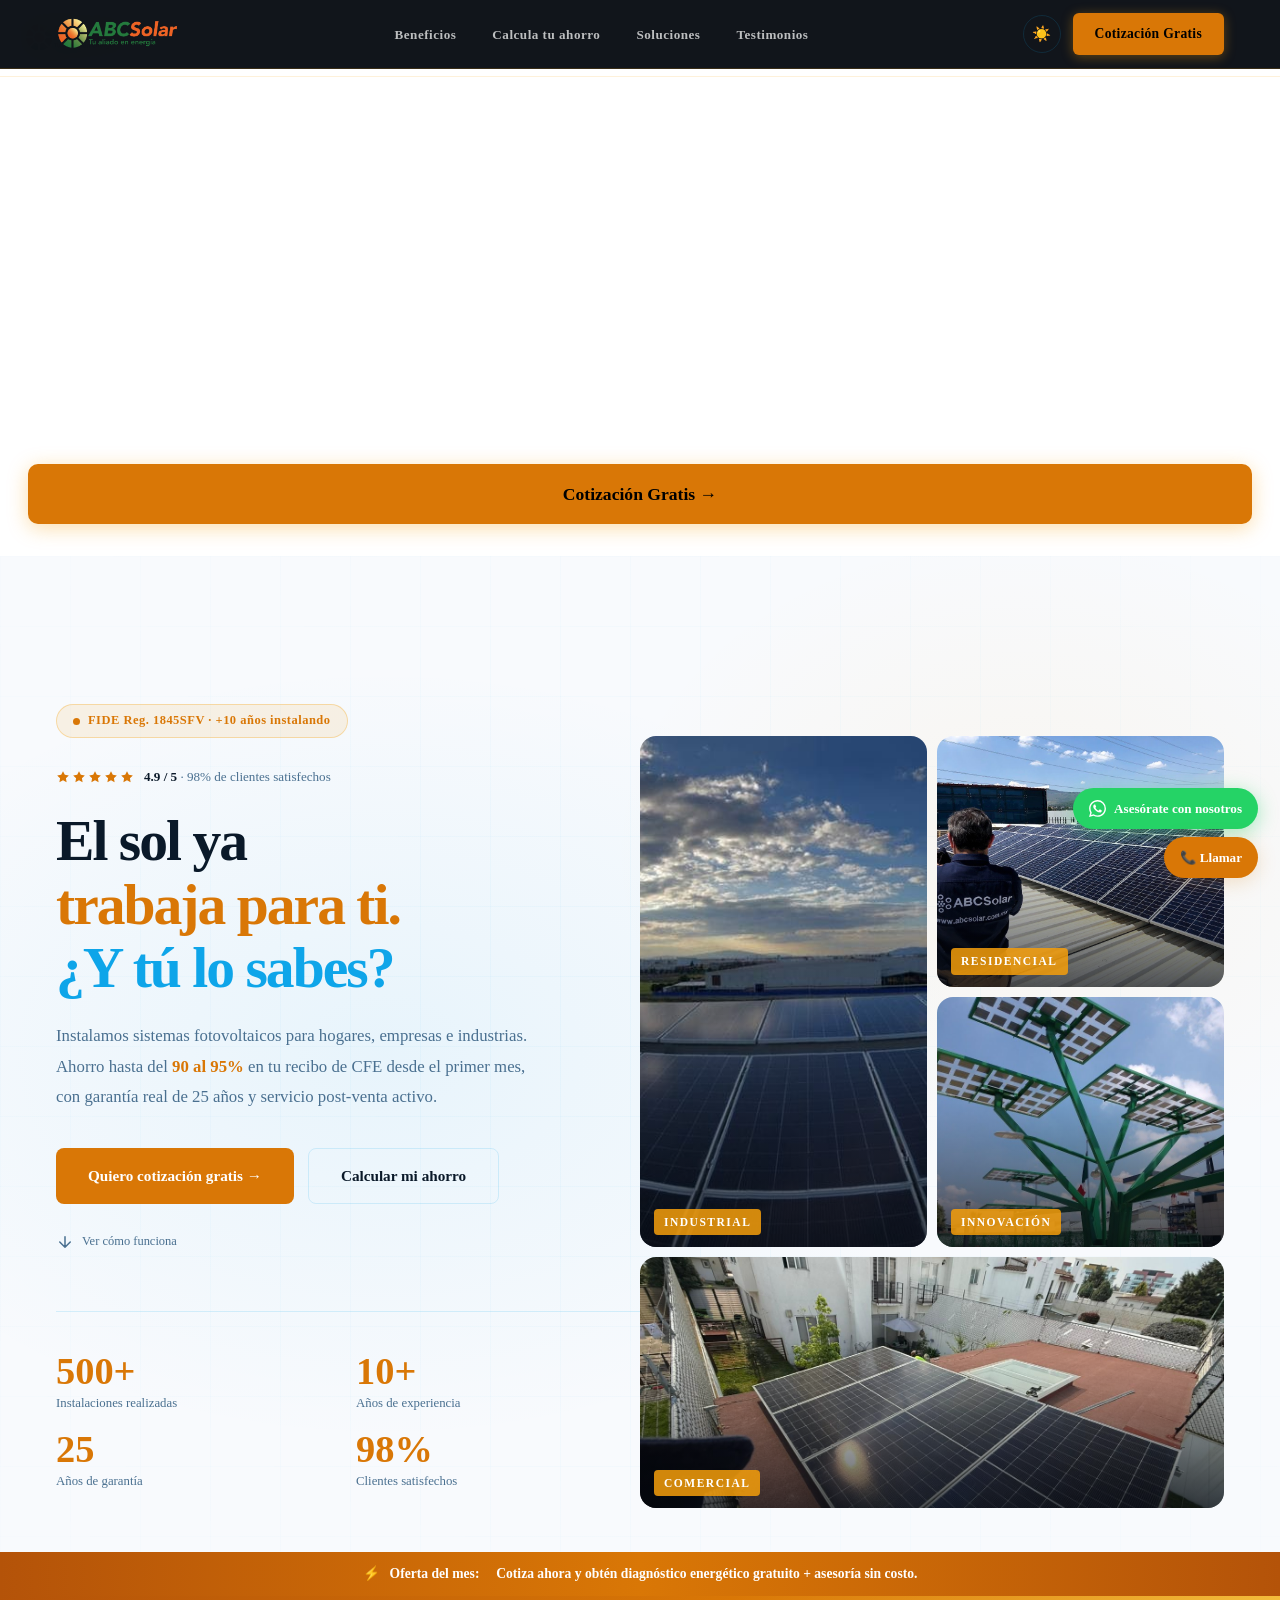
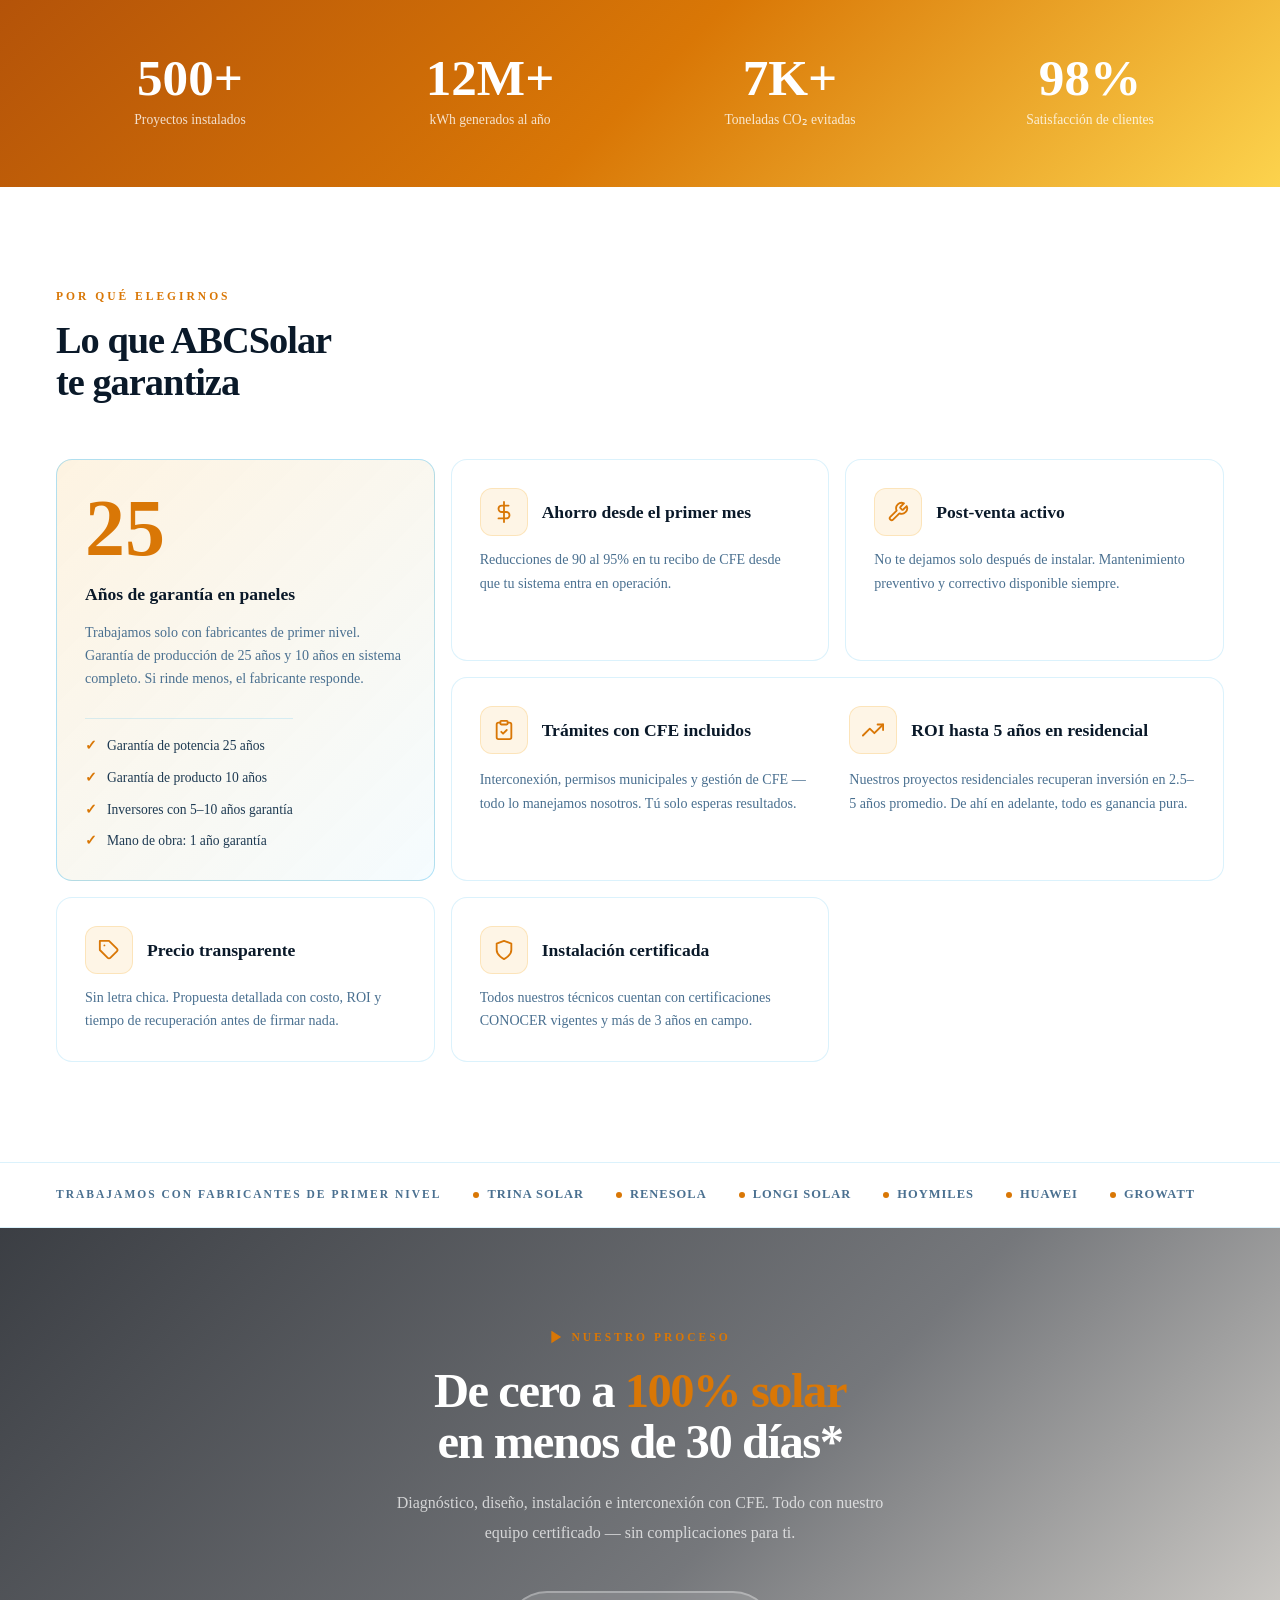
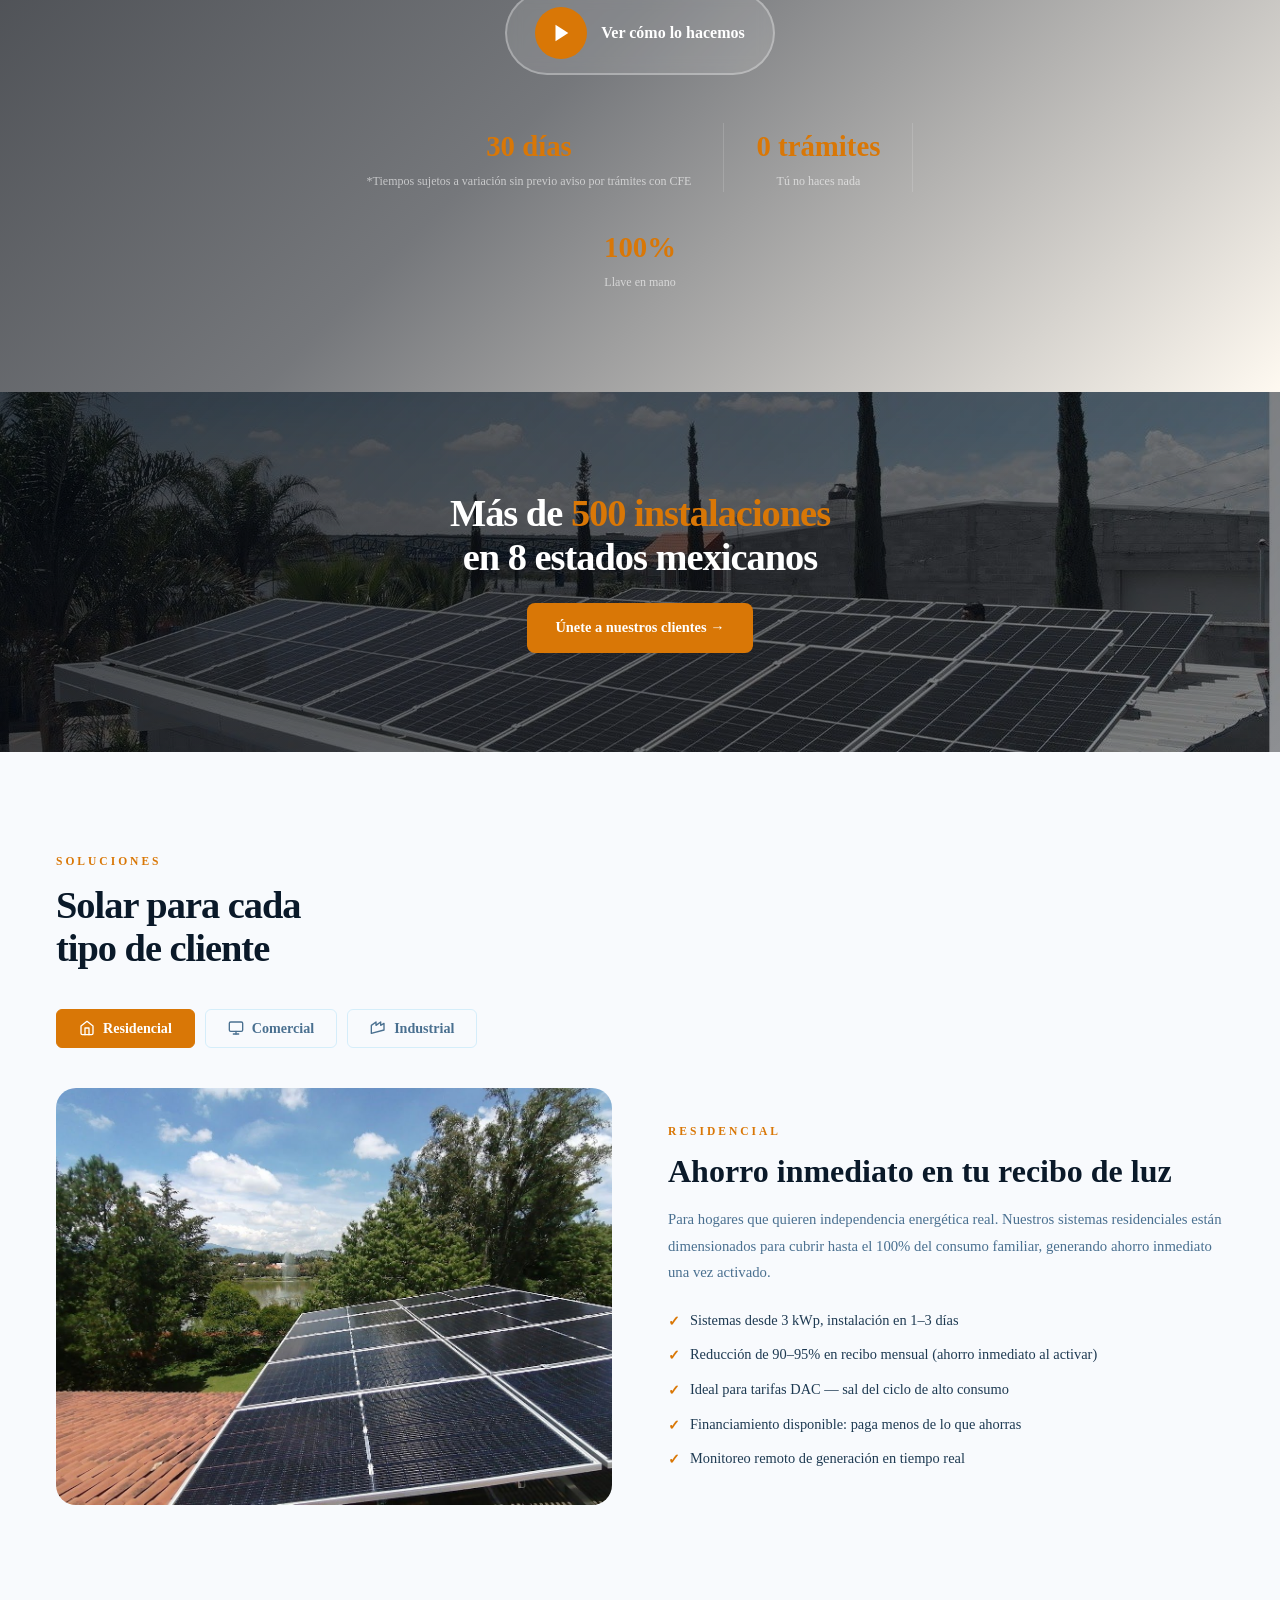
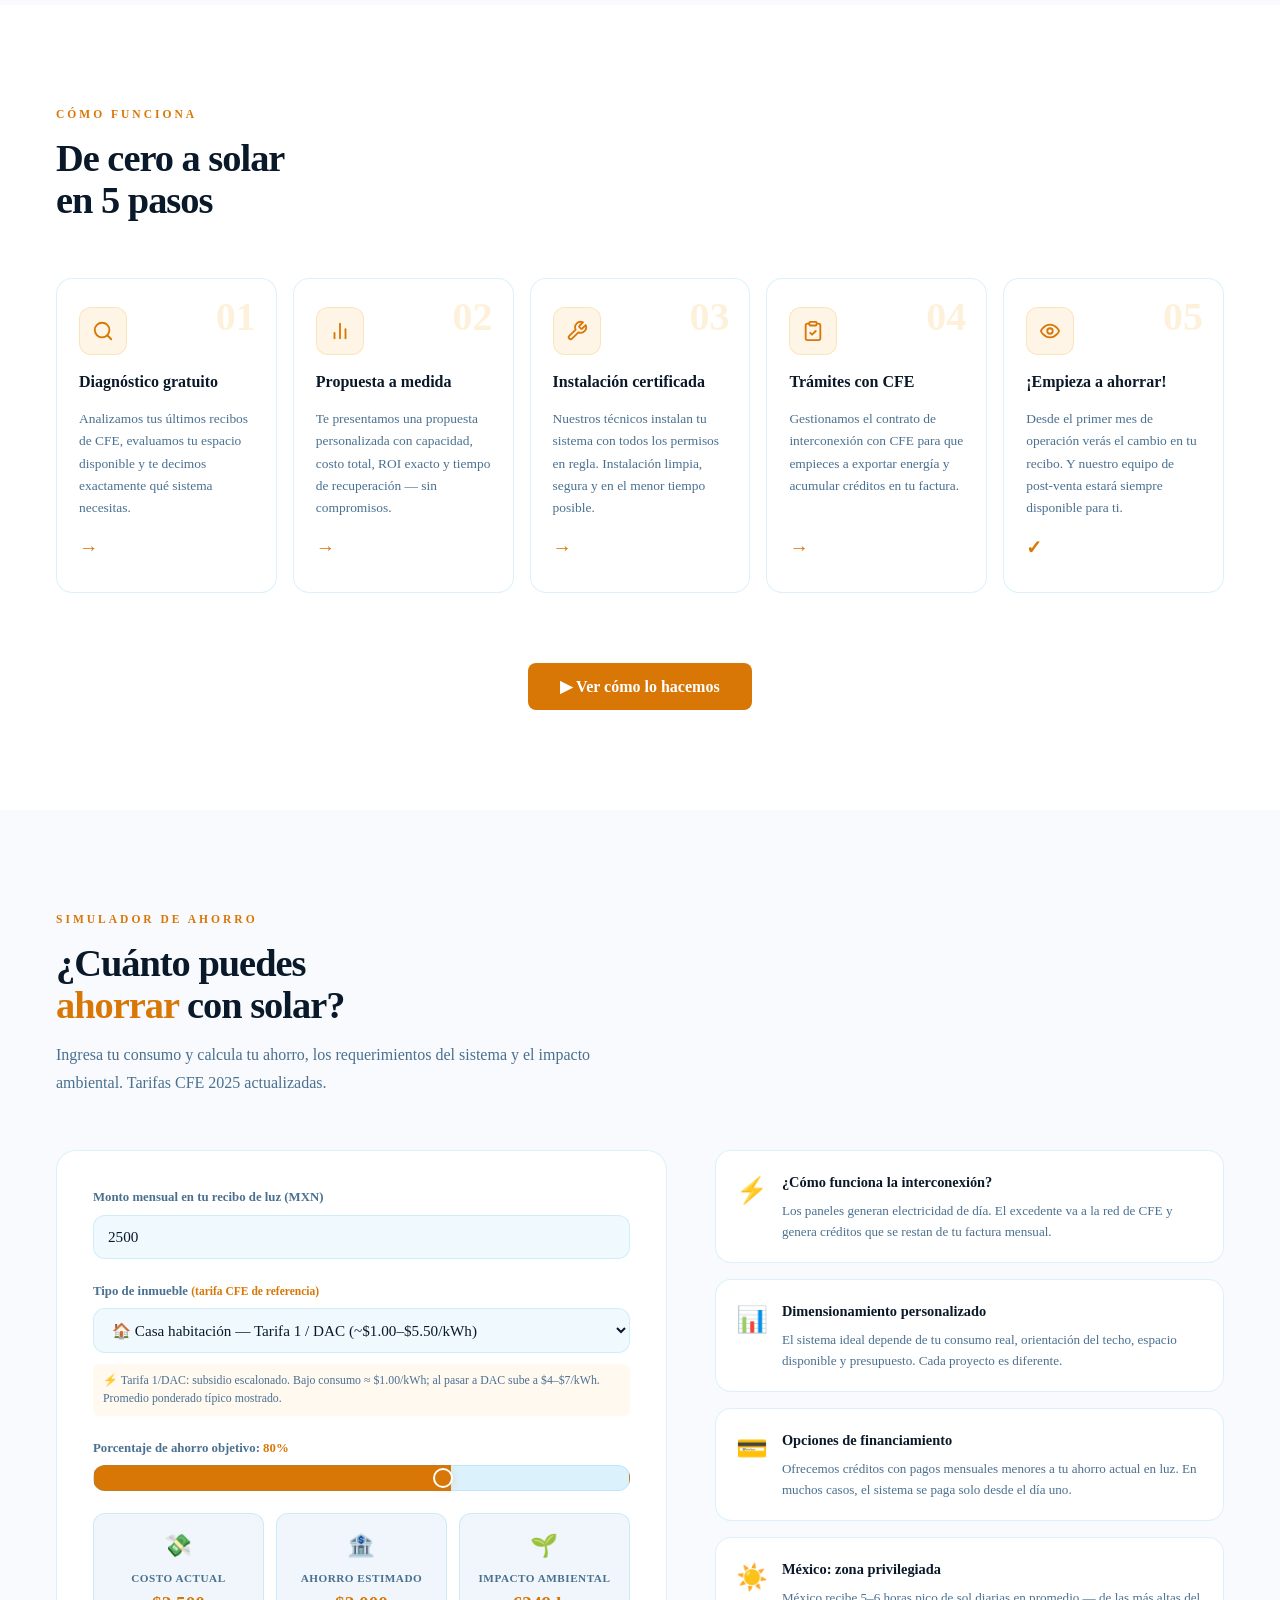
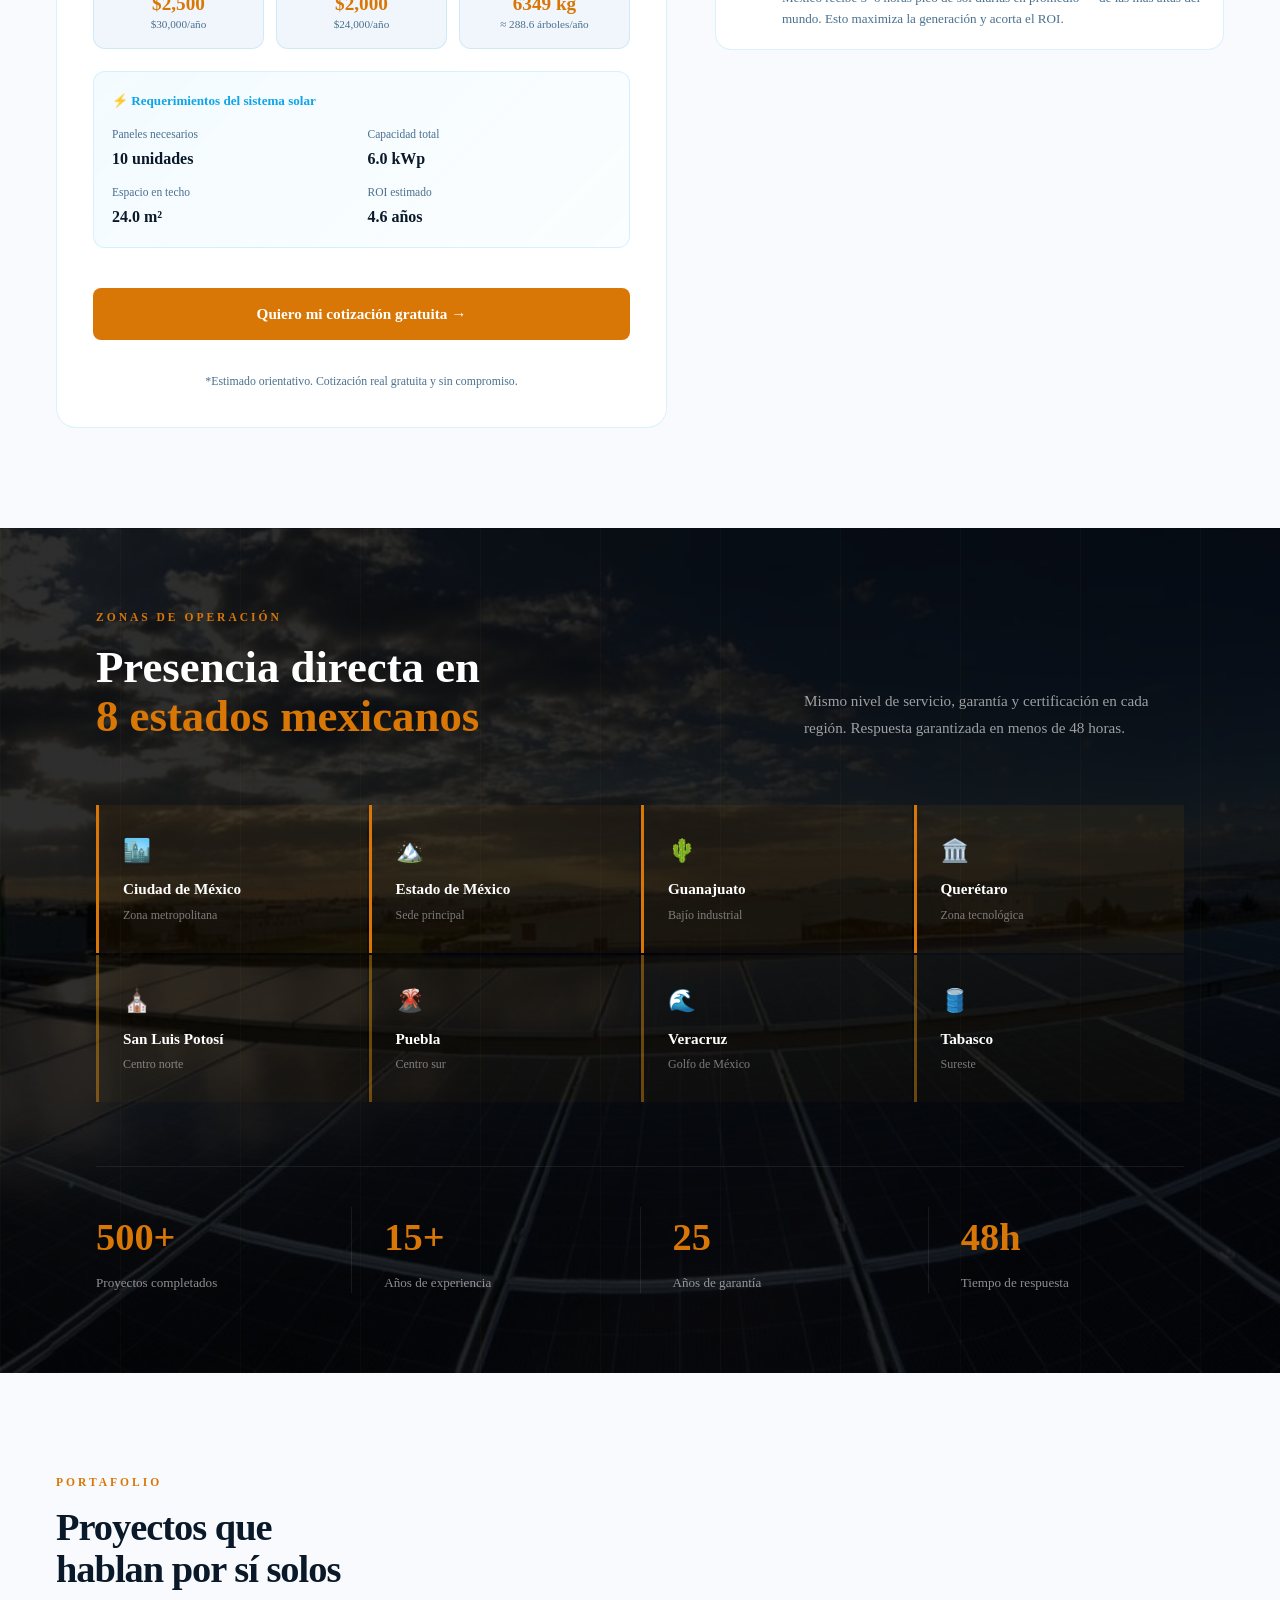
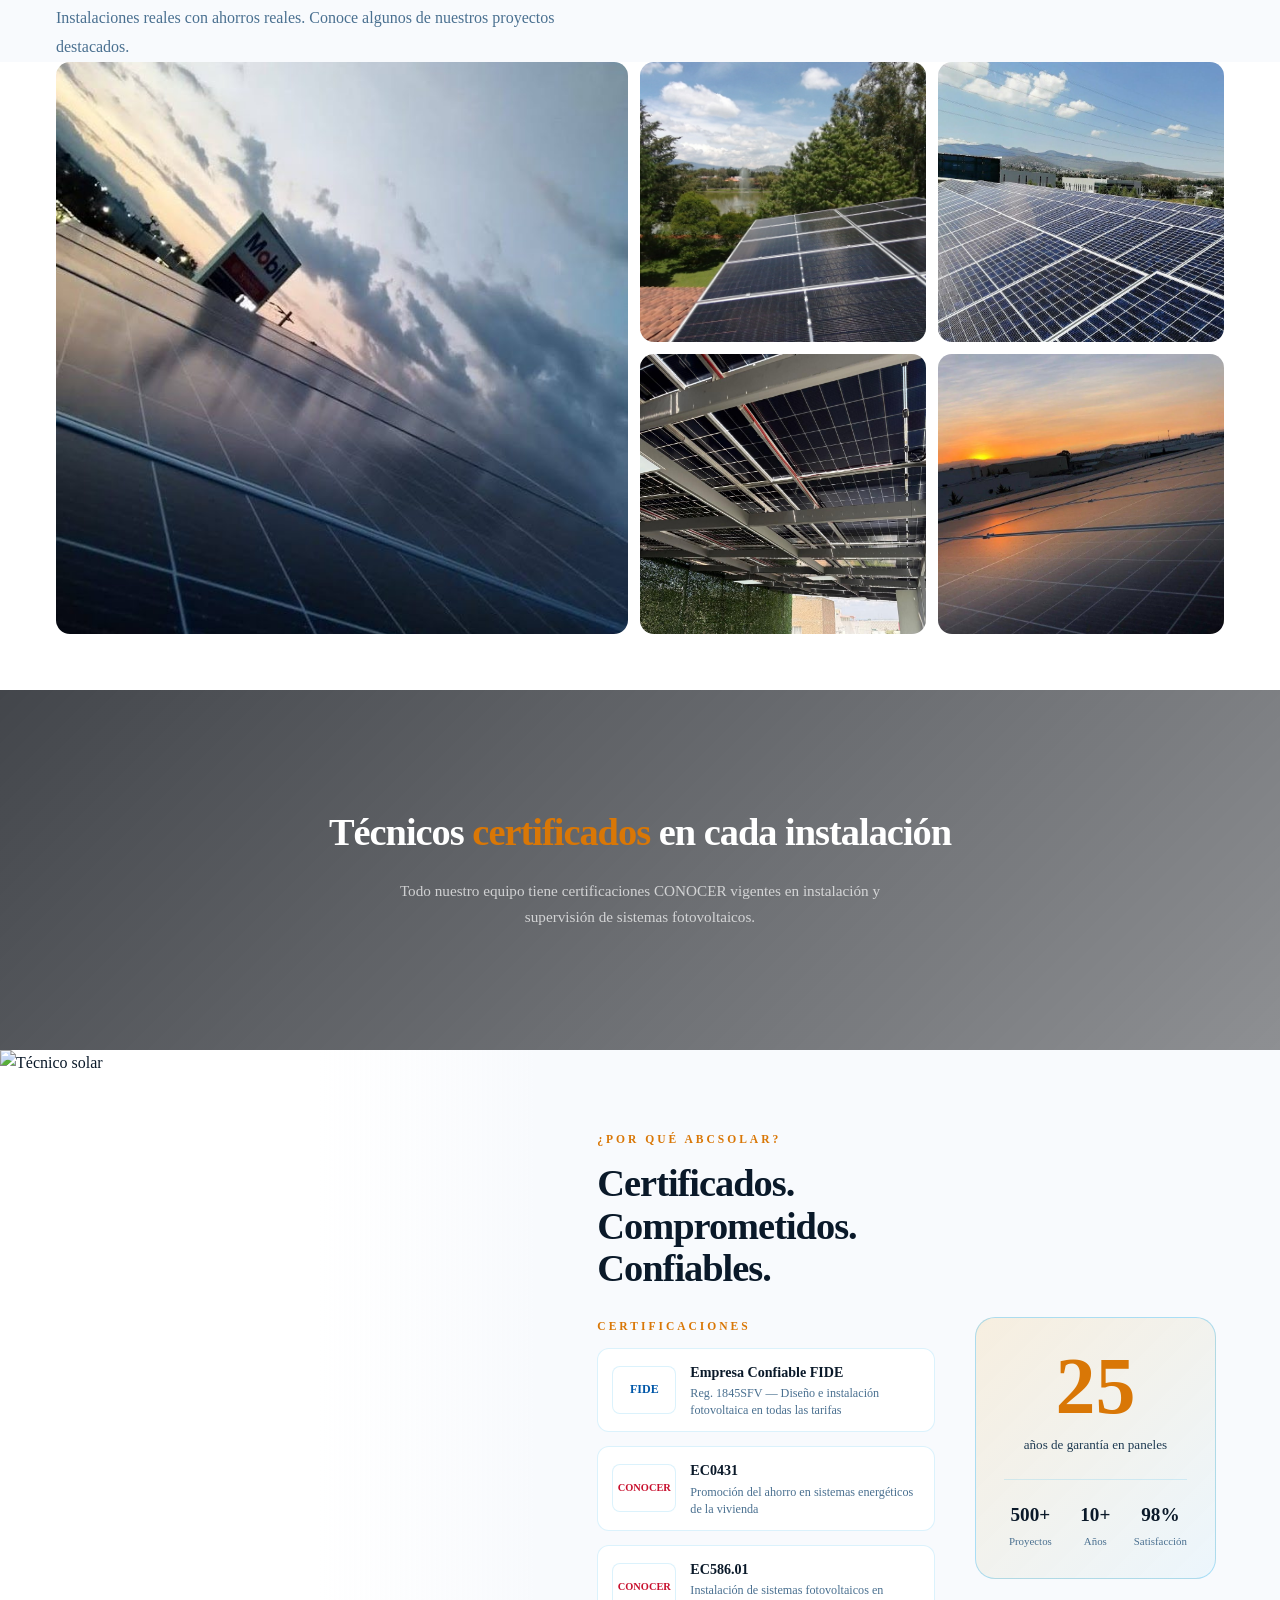
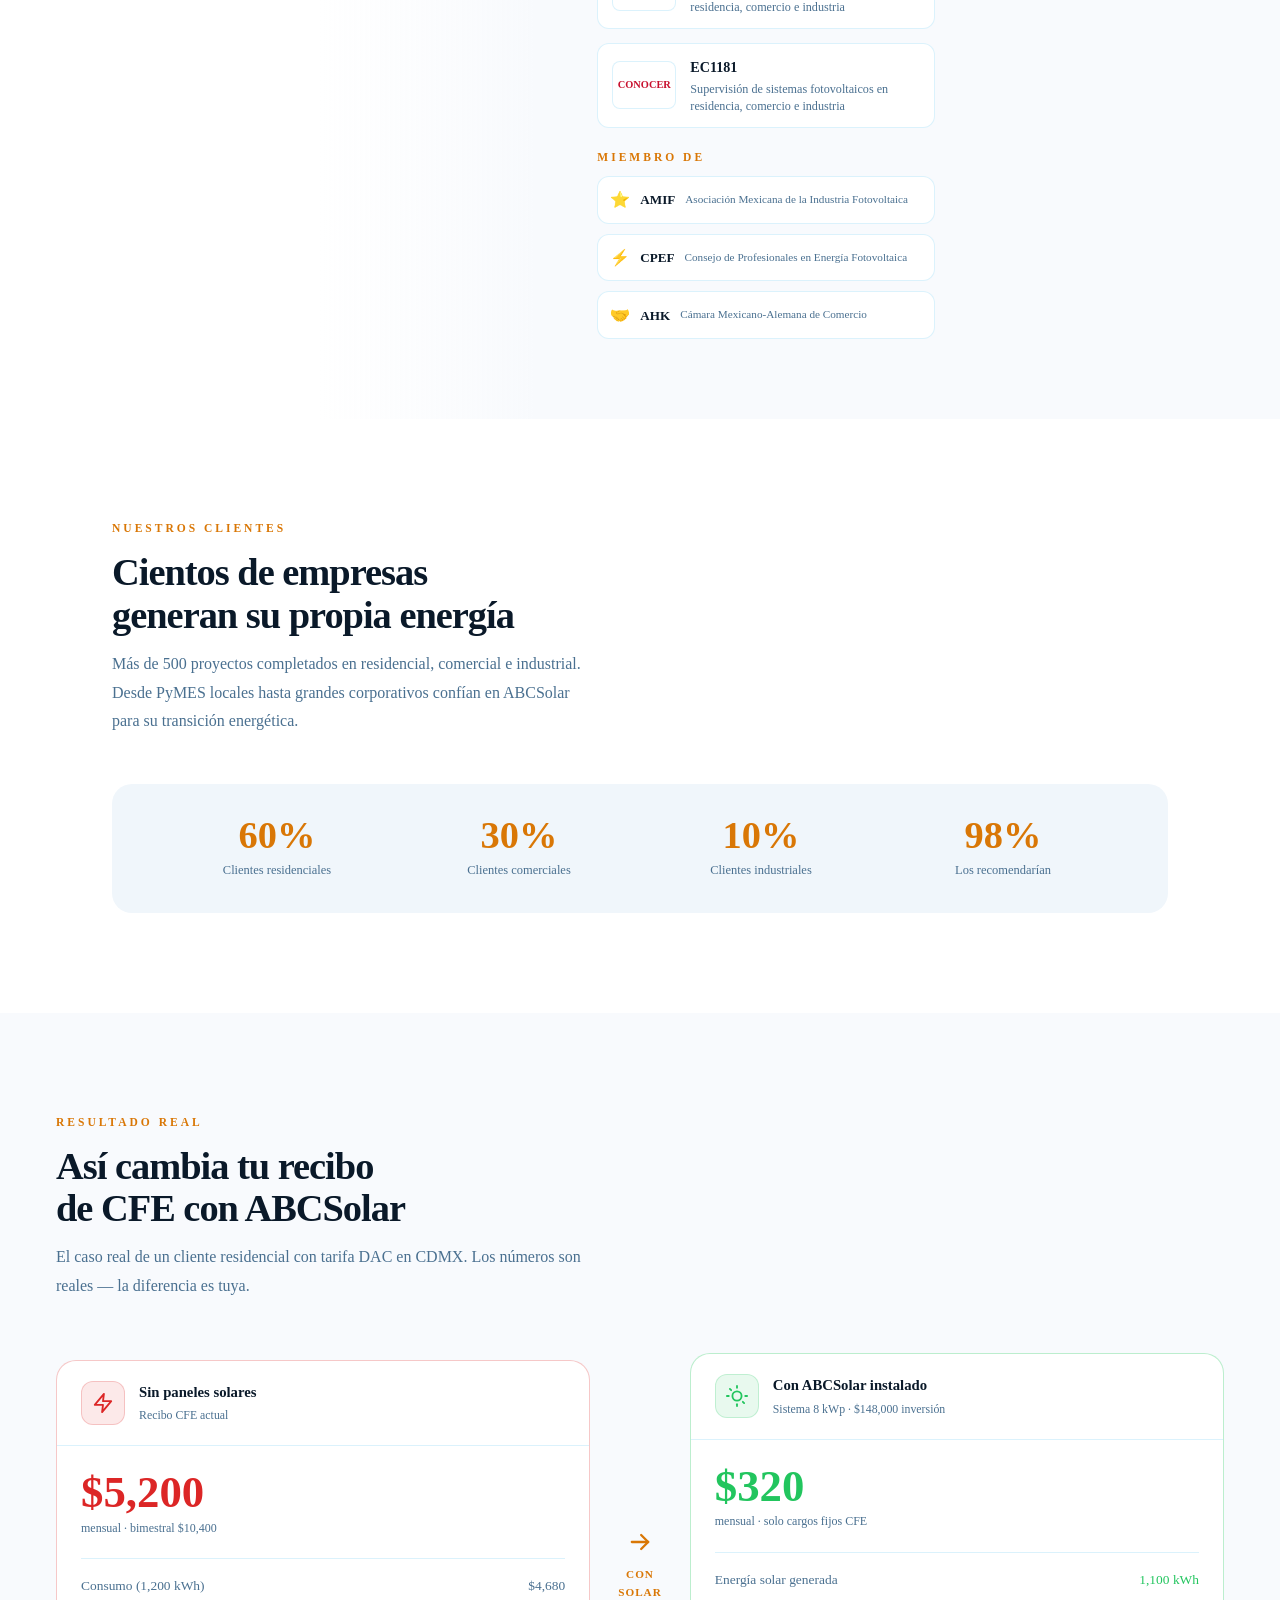
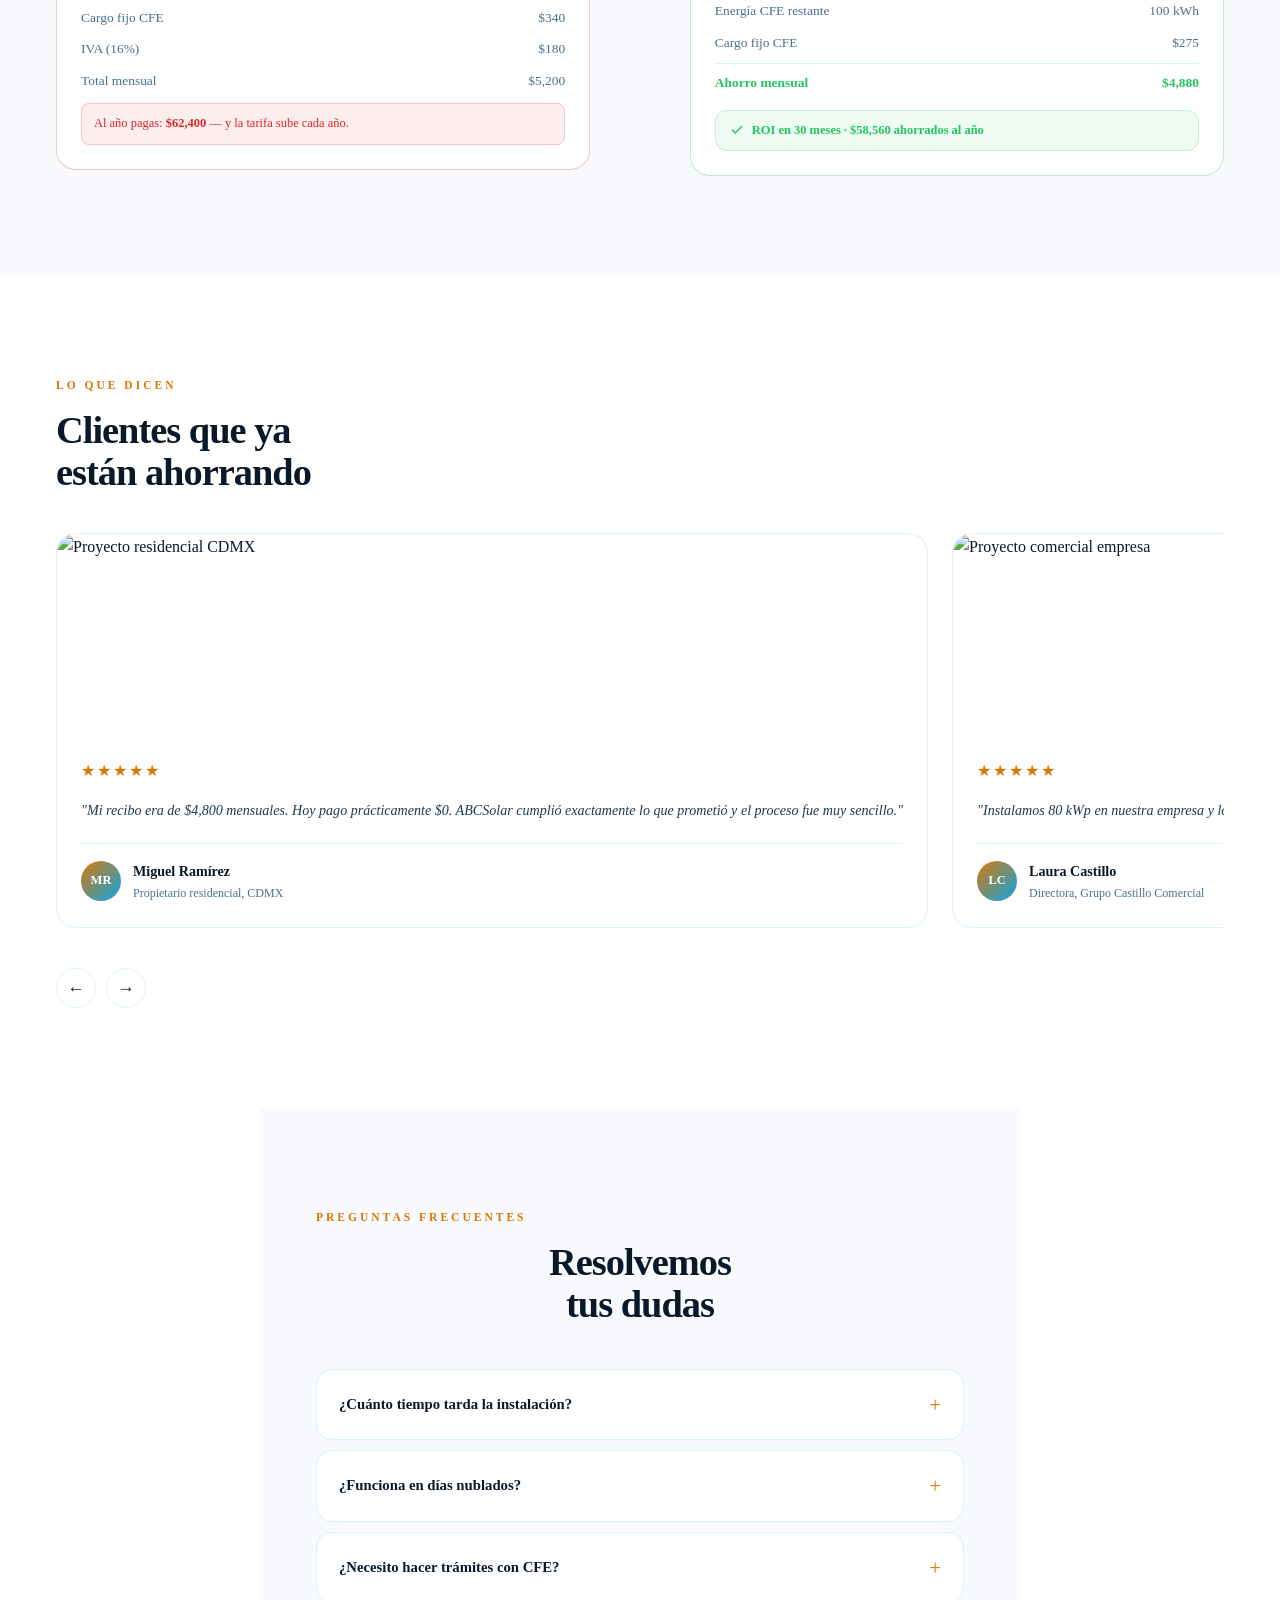
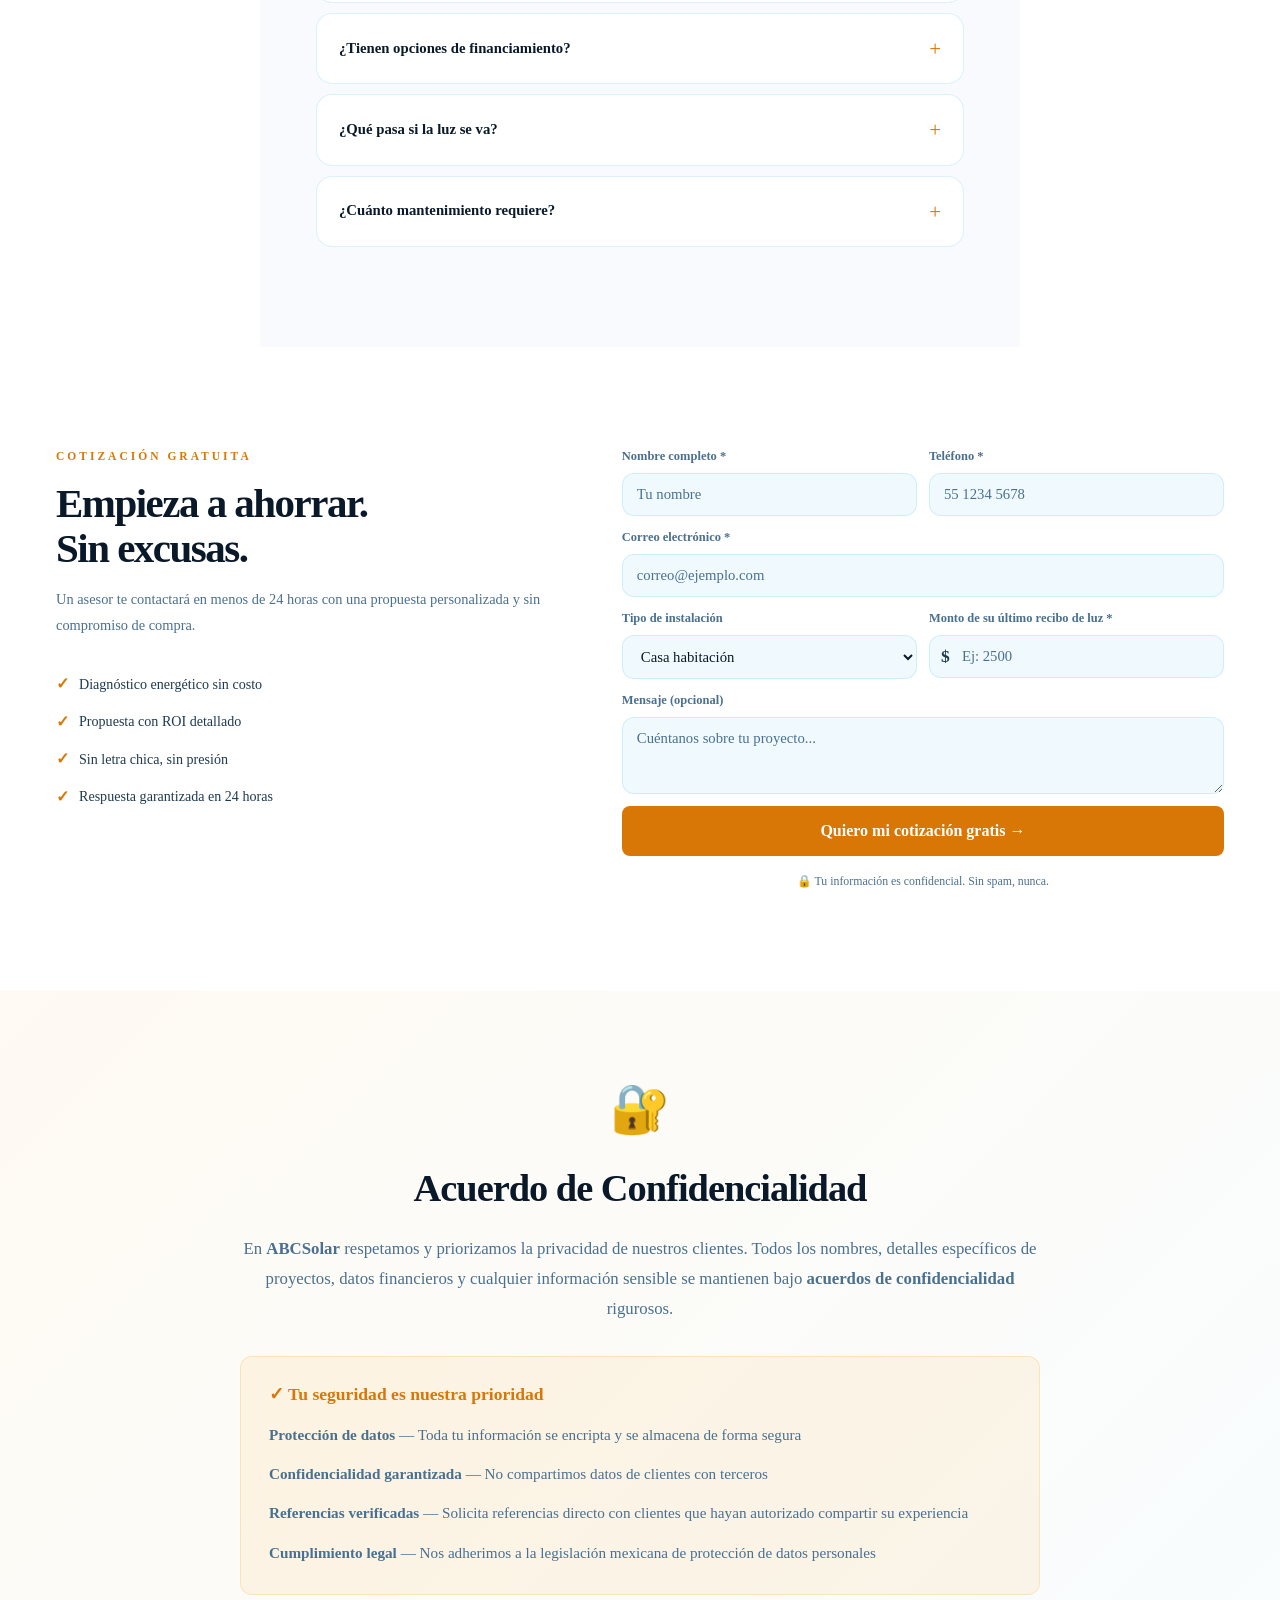
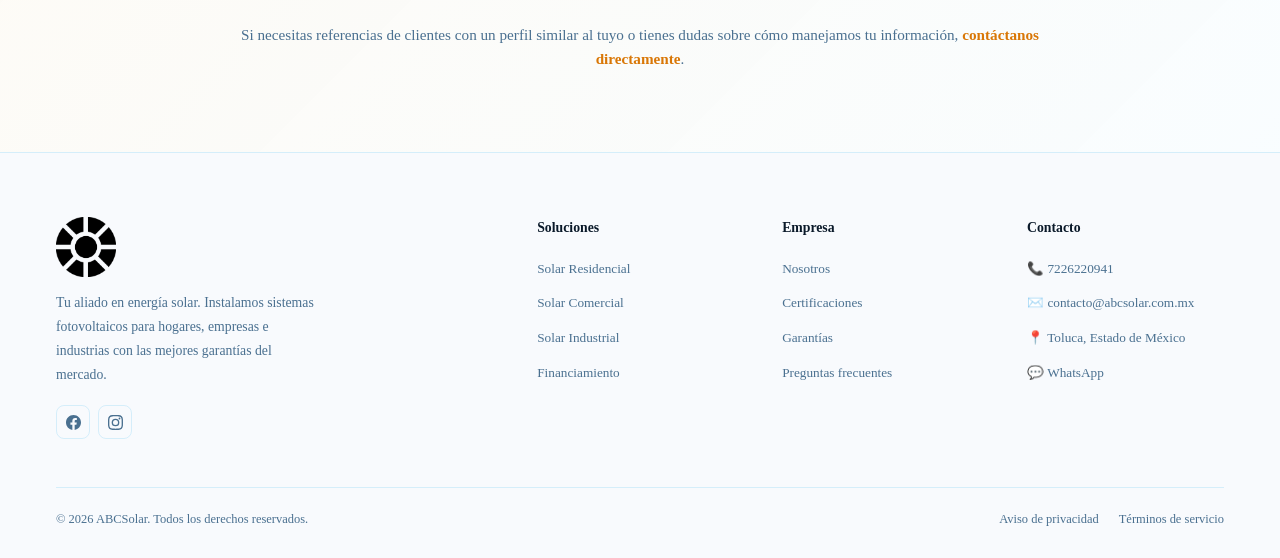
==== commit d1e188ec: "Add files via upload" ====
--- a/index.html
+++ b/index.html
@@ -453,50 +453,89 @@
 </section>
 
 <!-- ══ COBERTURA NACIONAL ══ -->
-<section id="cobertura" style="background: linear-gradient(135deg, rgba(245,158,11,0.15) 0%, rgba(56,189,248,0.1) 100%), radial-gradient(circle at top right, rgba(34,197,94,0.05), transparent 50%); position: relative; overflow: hidden;">
-  <!-- Fondo decorativo -->
-  <div style="position: absolute; inset: 0; opacity: 0.03; background-image: url('data:image/svg+xml,<svg xmlns=%22http://www.w3.org/2000/svg%22 viewBox=%220 0 1200 600%22><circle cx=%22100%22 cy=%2250%22 r=%2280%22 fill=%22currentColor%22/><circle cx=%221100%22 cy=%22550%22 r=%2260%22 fill=%22currentColor%22/></svg>'); pointer-events: none;"></div>
-  
-  <div style="position: relative; z-index: 1; max-width: 1200px; margin: 0 auto; padding: 60px 56px; text-align: center;">
-    <div class="s-tag" style="font-family: 'Merriweather', 'Georgia', serif;">Zonas de operación</div>
-    <h2 class="s-title reveal" style="font-family: 'Merriweather', 'Georgia', serif; margin-bottom: 24px;">Presencia directa en<br><span style="color: var(--sun);">8 estados mexicanos</span></h2>
-    <p class="s-sub reveal" style="font-family: 'Merriweather', 'Georgia', serif; max-width: 700px; margin: 0 auto 40px;">Operamos activamente con el mismo nivel de servicio, garantía y certificación en cada región. Respuesta garantizada en menos de 48 horas.</p>
-    
-    <!-- Grid de estados centrado -->
-    <div style="display: grid; grid-template-columns: repeat(auto-fit, minmax(140px, 1fr)); gap: 12px; max-width: 900px; margin: 0 auto 50px;">
-      <div style="padding: 16px; background: rgba(56,189,248,0.12); border: 2px solid rgba(56,189,248,0.25); border-radius: 12px; font-family: 'Merriweather', 'Georgia', serif; font-weight: 600; color: var(--t1);">🌍 CDMX</div>
-      <div style="padding: 16px; background: rgba(56,189,248,0.12); border: 2px solid rgba(56,189,248,0.25); border-radius: 12px; font-family: 'Merriweather', 'Georgia', serif; font-weight: 600; color: var(--t1);">🌍 Edo. Méx.</div>
-      <div style="padding: 16px; background: rgba(56,189,248,0.12); border: 2px solid rgba(56,189,248,0.25); border-radius: 12px; font-family: 'Merriweather', 'Georgia', serif; font-weight: 600; color: var(--t1);">🌍 Guanajuato</div>
-      <div style="padding: 16px; background: rgba(56,189,248,0.12); border: 2px solid rgba(56,189,248,0.25); border-radius: 12px; font-family: 'Merriweather', 'Georgia', serif; font-weight: 600; color: var(--t1);">🌍 Querétaro</div>
-      <div style="padding: 16px; background: rgba(56,189,248,0.12); border: 2px solid rgba(56,189,248,0.25); border-radius: 12px; font-family: 'Merriweather', 'Georgia', serif; font-weight: 600; color: var(--t1);">🌍 San Luis P.</div>
-      <div style="padding: 16px; background: rgba(56,189,248,0.12); border: 2px solid rgba(56,189,248,0.25); border-radius: 12px; font-family: 'Merriweather', 'Georgia', serif; font-weight: 600; color: var(--t1);">🌍 Puebla</div>
-      <div style="padding: 16px; background: rgba(56,189,248,0.12); border: 2px solid rgba(56,189,248,0.25); border-radius: 12px; font-family: 'Merriweather', 'Georgia', serif; font-weight: 600; color: var(--t1);">🌍 Veracruz</div>
-      <div style="padding: 16px; background: rgba(56,189,248,0.12); border: 2px solid rgba(56,189,248,0.25); border-radius: 12px; font-family: 'Merriweather', 'Georgia', serif; font-weight: 600; color: var(--t1);">🌍 Tabasco</div>
-    </div>
-    
-    <!-- Estadísticas -->
-    <div style="display: grid; grid-template-columns: repeat(auto-fit, minmax(200px, 1fr)); gap: 24px; max-width: 1000px; margin: 0 auto;">
-      <div style="padding: 24px; background: rgba(245,158,11,0.1); border: 1px solid rgba(245,158,11,0.3); border-radius: 12px;">
-        <div style="font-family: 'Merriweather', 'Georgia', serif; font-size: 2.2rem; font-weight: 900; color: var(--sun); margin-bottom: 8px;">8</div>
-        <div style="font-family: 'Merriweather', 'Georgia', serif; font-size: 0.95rem; color: var(--t1); font-weight: 600;">Estados con cobertura</div>
-        <div style="font-family: 'Merriweather', 'Georgia', serif; font-size: 0.8rem; color: var(--t2); margin-top: 6px;">Zona central, occidente y golfo</div>
-      </div>
-      <div style="padding: 24px; background: rgba(245,158,11,0.1); border: 1px solid rgba(245,158,11,0.3); border-radius: 12px;">
-        <div style="font-family: 'Merriweather', 'Georgia', serif; font-size: 2.2rem; font-weight: 900; color: var(--sun); margin-bottom: 8px;">500+</div>
-        <div style="font-family: 'Merriweather', 'Georgia', serif; font-size: 0.95rem; color: var(--t1); font-weight: 600;">Proyectos completados</div>
-        <div style="font-family: 'Merriweather', 'Georgia', serif; font-size: 0.8rem; color: var(--t2); margin-top: 6px;">Con garantía de 25 años</div>
-      </div>
-      <div style="padding: 24px; background: rgba(245,158,11,0.1); border: 1px solid rgba(245,158,11,0.3); border-radius: 12px;">
-        <div style="font-family: 'Merriweather', 'Georgia', serif; font-size: 2.2rem; font-weight: 900; color: var(--sun); margin-bottom: 8px;">15+</div>
-        <div style="font-family: 'Merriweather', 'Georgia', serif; font-size: 0.95rem; color: var(--t1); font-weight: 600;">Años de experiencia</div>
-        <div style="font-family: 'Merriweather', 'Georgia', serif; font-size: 0.8rem; color: var(--t2); margin-top: 6px;">En energía solar</div>
-      </div>
-      <div style="padding: 24px; background: rgba(245,158,11,0.1); border: 1px solid rgba(245,158,11,0.3); border-radius: 12px;">
-        <div style="font-family: 'Merriweather', 'Georgia', serif; font-size: 2.2rem; font-weight: 900; color: var(--sun); margin-bottom: 8px;">48h</div>
-        <div style="font-family: 'Merriweather', 'Georgia', serif; font-size: 0.95rem; color: var(--t1); font-weight: 600;">Tiempo de respuesta</div>
-        <div style="font-family: 'Merriweather', 'Georgia', serif; font-size: 0.8rem; color: var(--t2); margin-top: 6px;">Garantizado en tu zona</div>
-      </div>
-    </div>
+<section id="cobertura" style="padding:0;overflow:hidden;position:relative;">
+
+  <!-- Imagen de fondo con overlay -->
+  <div style="position:absolute;inset:0;background-image:url('assets/images/projects/proyecto-panoramica-industrial.jpg');background-size:cover;background-position:center 40%;filter:brightness(0.18);"></div>
+
+  <!-- Líneas decorativas -->
+  <div style="position:absolute;inset:0;background:repeating-linear-gradient(90deg,rgba(245,158,11,0.03) 0px,rgba(245,158,11,0.03) 1px,transparent 1px,transparent 120px);pointer-events:none;"></div>
+
+  <div style="position:relative;z-index:1;max-width:1200px;margin:0 auto;padding:80px 56px;">
+
+    <!-- Header -->
+    <div style="display:flex;align-items:flex-end;justify-content:space-between;gap:40px;flex-wrap:wrap;margin-bottom:64px;">
+      <div>
+        <div class="s-tag" style="margin-bottom:16px;">Zonas de operación</div>
+        <h2 style="font-family:'Playfair Display',serif;font-size:clamp(2rem,3.5vw,3.2rem);font-weight:900;color:#fff;line-height:1.1;margin:0;">Presencia directa en<br><span style="color:var(--sun);">8 estados mexicanos</span></h2>
+      </div>
+      <p style="font-family:'Merriweather',serif;font-size:0.95rem;color:rgba(255,255,255,0.6);line-height:1.8;max-width:380px;margin:0;">Mismo nivel de servicio, garantía y certificación en cada región. Respuesta garantizada en menos de 48 horas.</p>
+    </div>
+
+    <!-- Estados — lista horizontal tipo timeline -->
+    <div style="display:grid;grid-template-columns:repeat(4,1fr);gap:2px;margin-bottom:64px;">
+      <div style="padding:28px 24px;border-left:3px solid var(--sun);background:rgba(245,158,11,0.06);transition:background 0.3s;" onmouseover="this.style.background='rgba(245,158,11,0.12)'" onmouseout="this.style.background='rgba(245,158,11,0.06)'">
+        <div style="font-size:1.4rem;margin-bottom:8px;">🏙️</div>
+        <div style="font-family:'Merriweather',serif;font-weight:700;color:#fff;font-size:0.95rem;">Ciudad de México</div>
+        <div style="font-family:'Merriweather',serif;font-size:0.75rem;color:rgba(255,255,255,0.45);margin-top:4px;">Zona metropolitana</div>
+      </div>
+      <div style="padding:28px 24px;border-left:3px solid var(--sun);background:rgba(245,158,11,0.06);transition:background 0.3s;" onmouseover="this.style.background='rgba(245,158,11,0.12)'" onmouseout="this.style.background='rgba(245,158,11,0.06)'">
+        <div style="font-size:1.4rem;margin-bottom:8px;">🏔️</div>
+        <div style="font-family:'Merriweather',serif;font-weight:700;color:#fff;font-size:0.95rem;">Estado de México</div>
+        <div style="font-family:'Merriweather',serif;font-size:0.75rem;color:rgba(255,255,255,0.45);margin-top:4px;">Sede principal</div>
+      </div>
+      <div style="padding:28px 24px;border-left:3px solid var(--sun);background:rgba(245,158,11,0.06);transition:background 0.3s;" onmouseover="this.style.background='rgba(245,158,11,0.12)'" onmouseout="this.style.background='rgba(245,158,11,0.06)'">
+        <div style="font-size:1.4rem;margin-bottom:8px;">🌵</div>
+        <div style="font-family:'Merriweather',serif;font-weight:700;color:#fff;font-size:0.95rem;">Guanajuato</div>
+        <div style="font-family:'Merriweather',serif;font-size:0.75rem;color:rgba(255,255,255,0.45);margin-top:4px;">Bajío industrial</div>
+      </div>
+      <div style="padding:28px 24px;border-left:3px solid var(--sun);background:rgba(245,158,11,0.06);transition:background 0.3s;" onmouseover="this.style.background='rgba(245,158,11,0.12)'" onmouseout="this.style.background='rgba(245,158,11,0.06)'">
+        <div style="font-size:1.4rem;margin-bottom:8px;">🏛️</div>
+        <div style="font-family:'Merriweather',serif;font-weight:700;color:#fff;font-size:0.95rem;">Querétaro</div>
+        <div style="font-family:'Merriweather',serif;font-size:0.75rem;color:rgba(255,255,255,0.45);margin-top:4px;">Zona tecnológica</div>
+      </div>
+      <div style="padding:28px 24px;border-left:3px solid rgba(245,158,11,0.4);background:rgba(245,158,11,0.03);transition:background 0.3s;" onmouseover="this.style.background='rgba(245,158,11,0.09)'" onmouseout="this.style.background='rgba(245,158,11,0.03)'">
+        <div style="font-size:1.4rem;margin-bottom:8px;">⛪</div>
+        <div style="font-family:'Merriweather',serif;font-weight:700;color:#fff;font-size:0.95rem;">San Luis Potosí</div>
+        <div style="font-family:'Merriweather',serif;font-size:0.75rem;color:rgba(255,255,255,0.45);margin-top:4px;">Centro norte</div>
+      </div>
+      <div style="padding:28px 24px;border-left:3px solid rgba(245,158,11,0.4);background:rgba(245,158,11,0.03);transition:background 0.3s;" onmouseover="this.style.background='rgba(245,158,11,0.09)'" onmouseout="this.style.background='rgba(245,158,11,0.03)'">
+        <div style="font-size:1.4rem;margin-bottom:8px;">🌋</div>
+        <div style="font-family:'Merriweather',serif;font-weight:700;color:#fff;font-size:0.95rem;">Puebla</div>
+        <div style="font-family:'Merriweather',serif;font-size:0.75rem;color:rgba(255,255,255,0.45);margin-top:4px;">Centro sur</div>
+      </div>
+      <div style="padding:28px 24px;border-left:3px solid rgba(245,158,11,0.4);background:rgba(245,158,11,0.03);transition:background 0.3s;" onmouseover="this.style.background='rgba(245,158,11,0.09)'" onmouseout="this.style.background='rgba(245,158,11,0.03)'">
+        <div style="font-size:1.4rem;margin-bottom:8px;">🌊</div>
+        <div style="font-family:'Merriweather',serif;font-weight:700;color:#fff;font-size:0.95rem;">Veracruz</div>
+        <div style="font-family:'Merriweather',serif;font-size:0.75rem;color:rgba(255,255,255,0.45);margin-top:4px;">Golfo de México</div>
+      </div>
+      <div style="padding:28px 24px;border-left:3px solid rgba(245,158,11,0.4);background:rgba(245,158,11,0.03);transition:background 0.3s;" onmouseover="this.style.background='rgba(245,158,11,0.09)'" onmouseout="this.style.background='rgba(245,158,11,0.03)'">
+        <div style="font-size:1.4rem;margin-bottom:8px;">🛢️</div>
+        <div style="font-family:'Merriweather',serif;font-weight:700;color:#fff;font-size:0.95rem;">Tabasco</div>
+        <div style="font-family:'Merriweather',serif;font-size:0.75rem;color:rgba(255,255,255,0.45);margin-top:4px;">Sureste</div>
+      </div>
+    </div>
+
+    <!-- Stats en línea -->
+    <div style="display:flex;align-items:center;gap:0;border-top:1px solid rgba(255,255,255,0.08);padding-top:40px;flex-wrap:wrap;">
+      <div style="flex:1;min-width:140px;padding:0 32px 0 0;border-right:1px solid rgba(255,255,255,0.08);">
+        <div style="font-family:'Playfair Display',serif;font-size:2.4rem;font-weight:900;color:var(--sun);">500+</div>
+        <div style="font-family:'Merriweather',serif;font-size:0.82rem;color:rgba(255,255,255,0.55);margin-top:4px;">Proyectos completados</div>
+      </div>
+      <div style="flex:1;min-width:140px;padding:0 32px;border-right:1px solid rgba(255,255,255,0.08);">
+        <div style="font-family:'Playfair Display',serif;font-size:2.4rem;font-weight:900;color:var(--sun);">15+</div>
+        <div style="font-family:'Merriweather',serif;font-size:0.82rem;color:rgba(255,255,255,0.55);margin-top:4px;">Años de experiencia</div>
+      </div>
+      <div style="flex:1;min-width:140px;padding:0 32px;border-right:1px solid rgba(255,255,255,0.08);">
+        <div style="font-family:'Playfair Display',serif;font-size:2.4rem;font-weight:900;color:var(--sun);">25</div>
+        <div style="font-family:'Merriweather',serif;font-size:0.82rem;color:rgba(255,255,255,0.55);margin-top:4px;">Años de garantía</div>
+      </div>
+      <div style="flex:1;min-width:140px;padding:0 0 0 32px;">
+        <div style="font-family:'Playfair Display',serif;font-size:2.4rem;font-weight:900;color:var(--sun);">48h</div>
+        <div style="font-family:'Merriweather',serif;font-size:0.82rem;color:rgba(255,255,255,0.55);margin-top:4px;">Tiempo de respuesta</div>
+      </div>
+    </div>
+
   </div>
 </section>
 
@@ -930,14 +969,6 @@
   </div>
 </footer>
 
-<!-- STICKY MOBILE CTA BAR -->
-<div class="mob-cta-bar" id="mobCtaBar">
-  <a href="https://wa.me/527226220941?text=Hola%2C%20me%20interesa%20cotizar%20paneles%20solares." target="_blank" rel="noopener" class="btn-wa" aria-label="¿En qué podemos ayudarte?">
-    <svg width="18" height="18" viewBox="0 0 24 24" fill="currentColor"><path d="M17.472 14.382c-.297-.149-1.758-.867-2.03-.967-.273-.099-.471-.148-.67.15-.197.297-.767.966-.94 1.164-.173.199-.347.223-.644.075-.297-.15-1.255-.463-2.39-1.475-.883-.788-1.48-1.761-1.653-2.059-.173-.297-.018-.458.13-.606.134-.133.298-.347.446-.52.149-.174.198-.298.298-.497.099-.198.05-.371-.025-.52-.075-.149-.669-1.612-.916-2.207-.242-.579-.487-.5-.669-.51-.173-.008-.371-.01-.57-.01-.198 0-.52.074-.792.372-.272.297-1.04 1.016-1.04 2.479 0 1.462 1.065 2.875 1.213 3.074.149.198 2.096 3.2 5.077 4.487.709.306 1.262.489 1.694.625.712.227 1.36.195 1.871.118.571-.085 1.758-.719 2.006-1.413.248-.694.248-1.289.173-1.413-.074-.124-.272-.198-.57-.347m-5.421 7.403h-.004a9.87 9.87 0 01-5.031-1.378l-.361-.214-3.741.982.998-3.648-.235-.374a9.86 9.86 0 01-1.51-5.26c.001-5.45 4.436-9.884 9.888-9.884 2.64 0 5.122 1.03 6.988 2.898a9.825 9.825 0 012.893 6.994c-.003 5.45-4.437 9.884-9.885 9.884m8.413-18.297A11.815 11.815 0 0012.05 0C5.495 0 .16 5.335.157 11.892c0 2.096.547 4.142 1.588 5.945L.057 24l6.305-1.654a11.882 11.882 0 005.683 1.448h.005c6.554 0 11.89-5.335 11.893-11.893a11.821 11.821 0 00-3.48-8.413z"/></svg>
-    ¿En qué podemos ayudarte?
-  </a>
-  <a href="#contacto" class="btn-quote" aria-label="Solicitar cotización gratis">Cotización gratis →</a>
-</div>
 
 <!-- FLOAT BUTTONS -->
 <div class="floats">
--- a/assets/css/components.css
+++ b/assets/css/components.css
@@ -123,21 +123,28 @@
   gap: var(--space-md);
 }
 
+/* Ham — el nav siempre es oscuro, las barras siempre blancas */
 .ham {
   display: none;
   flex-direction: column;
   gap: 5px;
   cursor: pointer;
-  padding: 4px;
-}
-
+  padding: 8px 6px;
+  border-radius: 8px;
+  background: rgba(255,255,255,0.08);
+  border: 1px solid rgba(255,255,255,0.15);
+  transition: background 0.2s ease;
+}
+.ham:hover { background: rgba(255,255,255,0.15); }
 .ham span {
   display: block;
   width: 22px;
   height: 2px;
-  background: var(--t0);
+  background: #ffffff;
   border-radius: 2px;
-  transition: var(--transition-normal);
+  transition: transform 0.3s ease, opacity 0.3s ease;
+}
+
 }
 
 /* Mobile Menu */
@@ -400,3 +407,5 @@
   outline: 2px solid var(--sun);
   outline-offset: 6px;
 }
+
+.mob-cta-bar { display: none !important; }
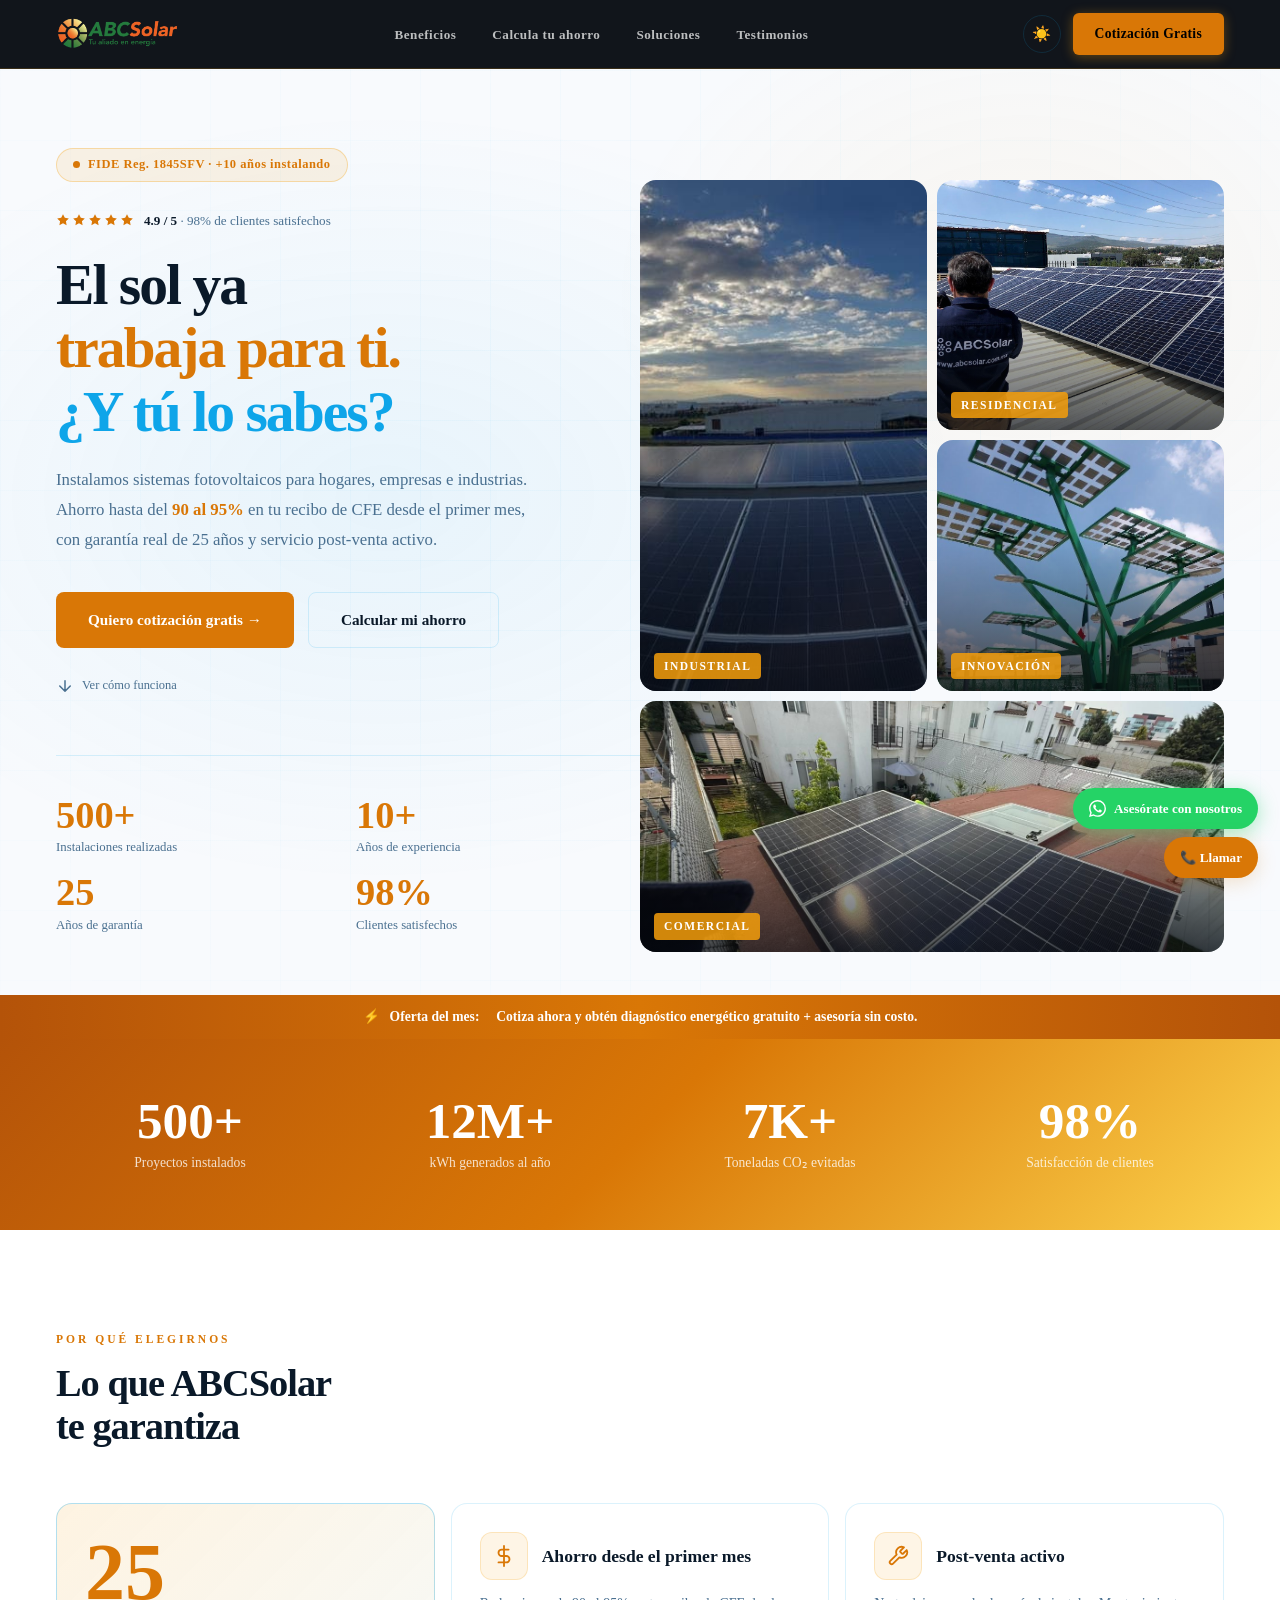
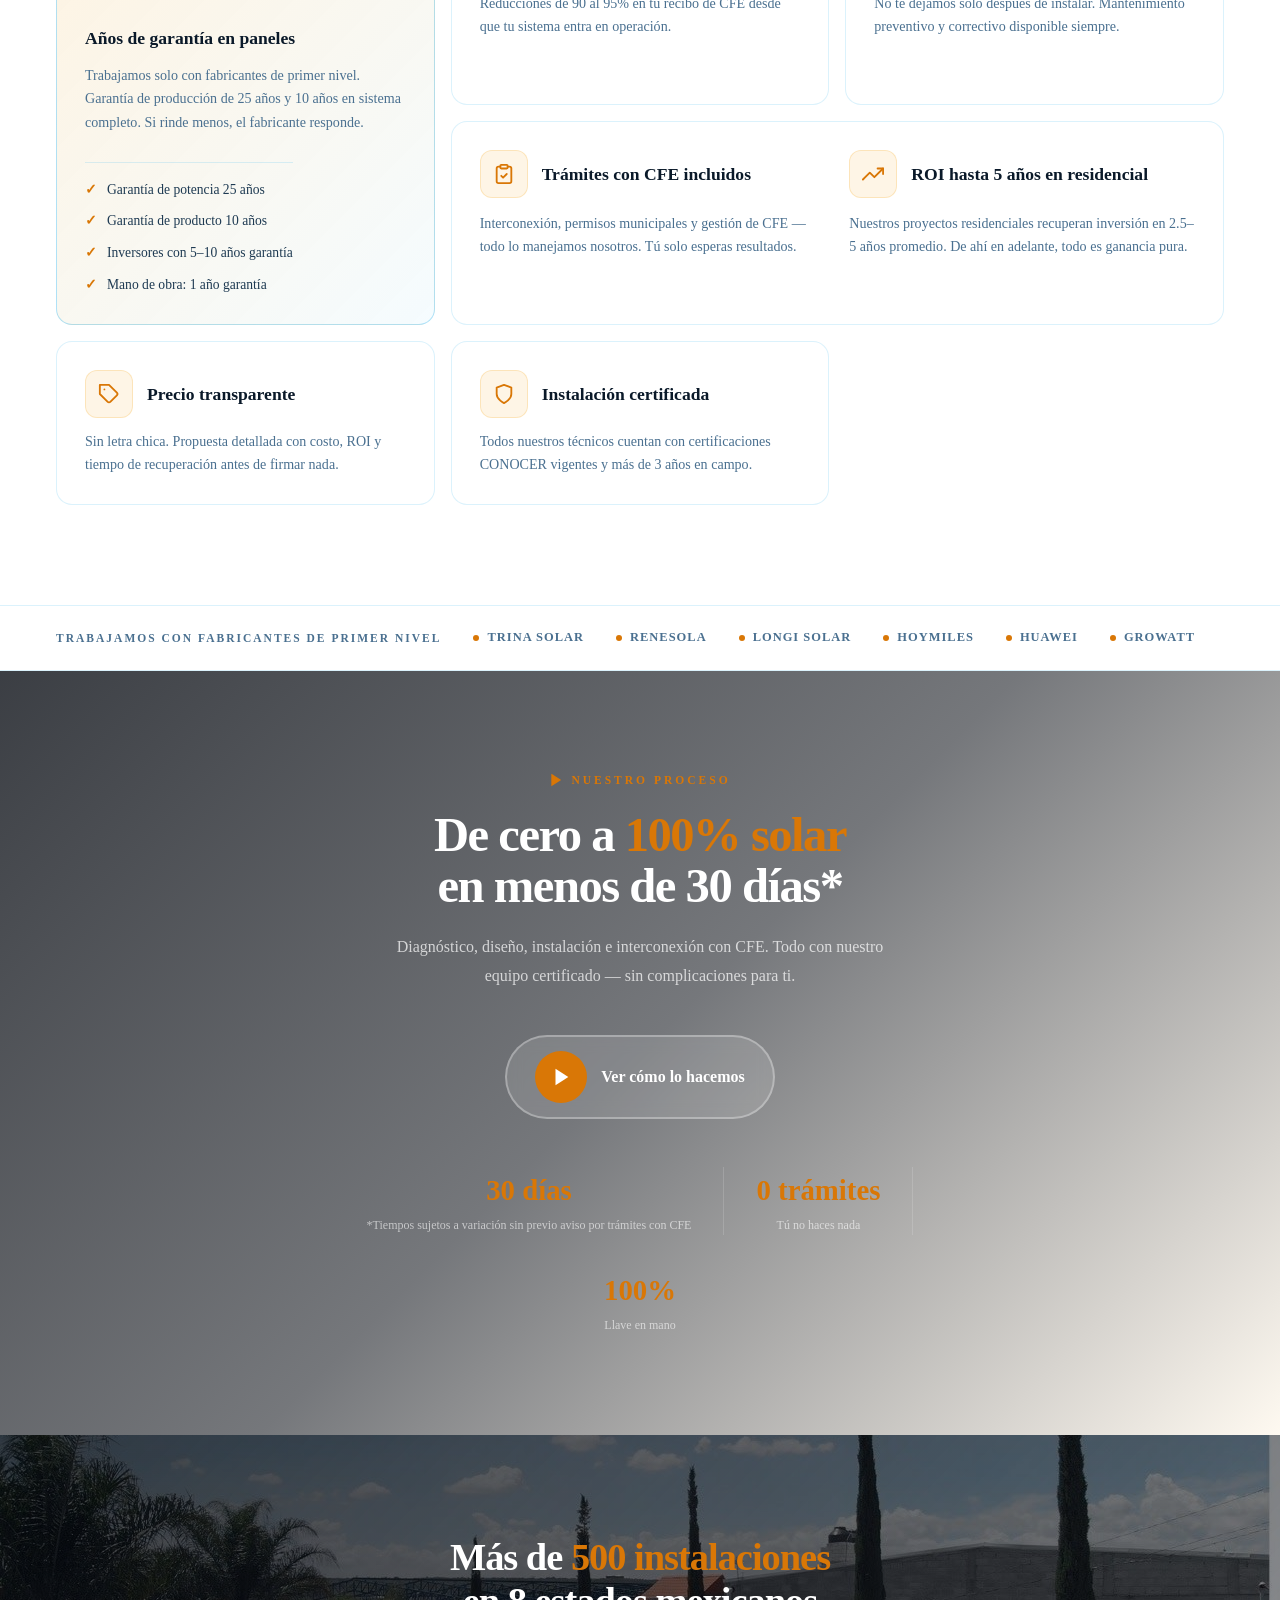
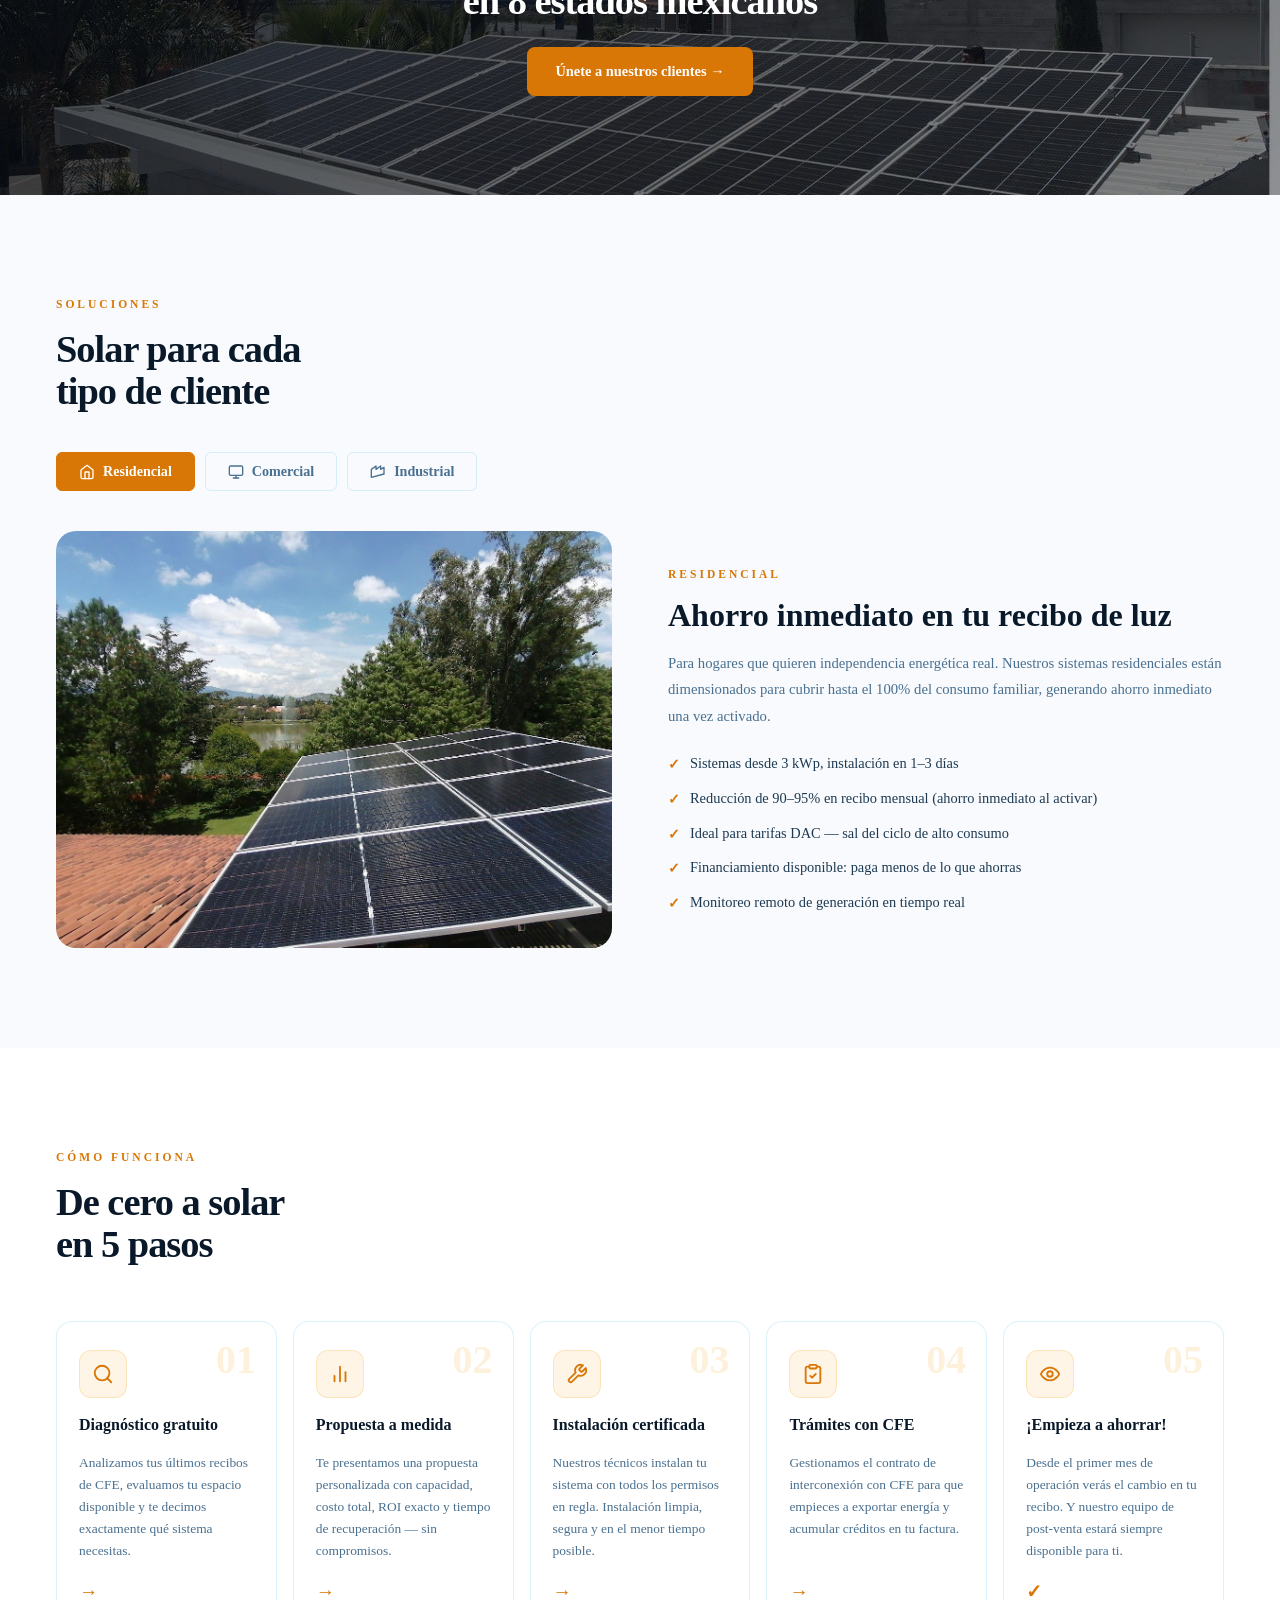
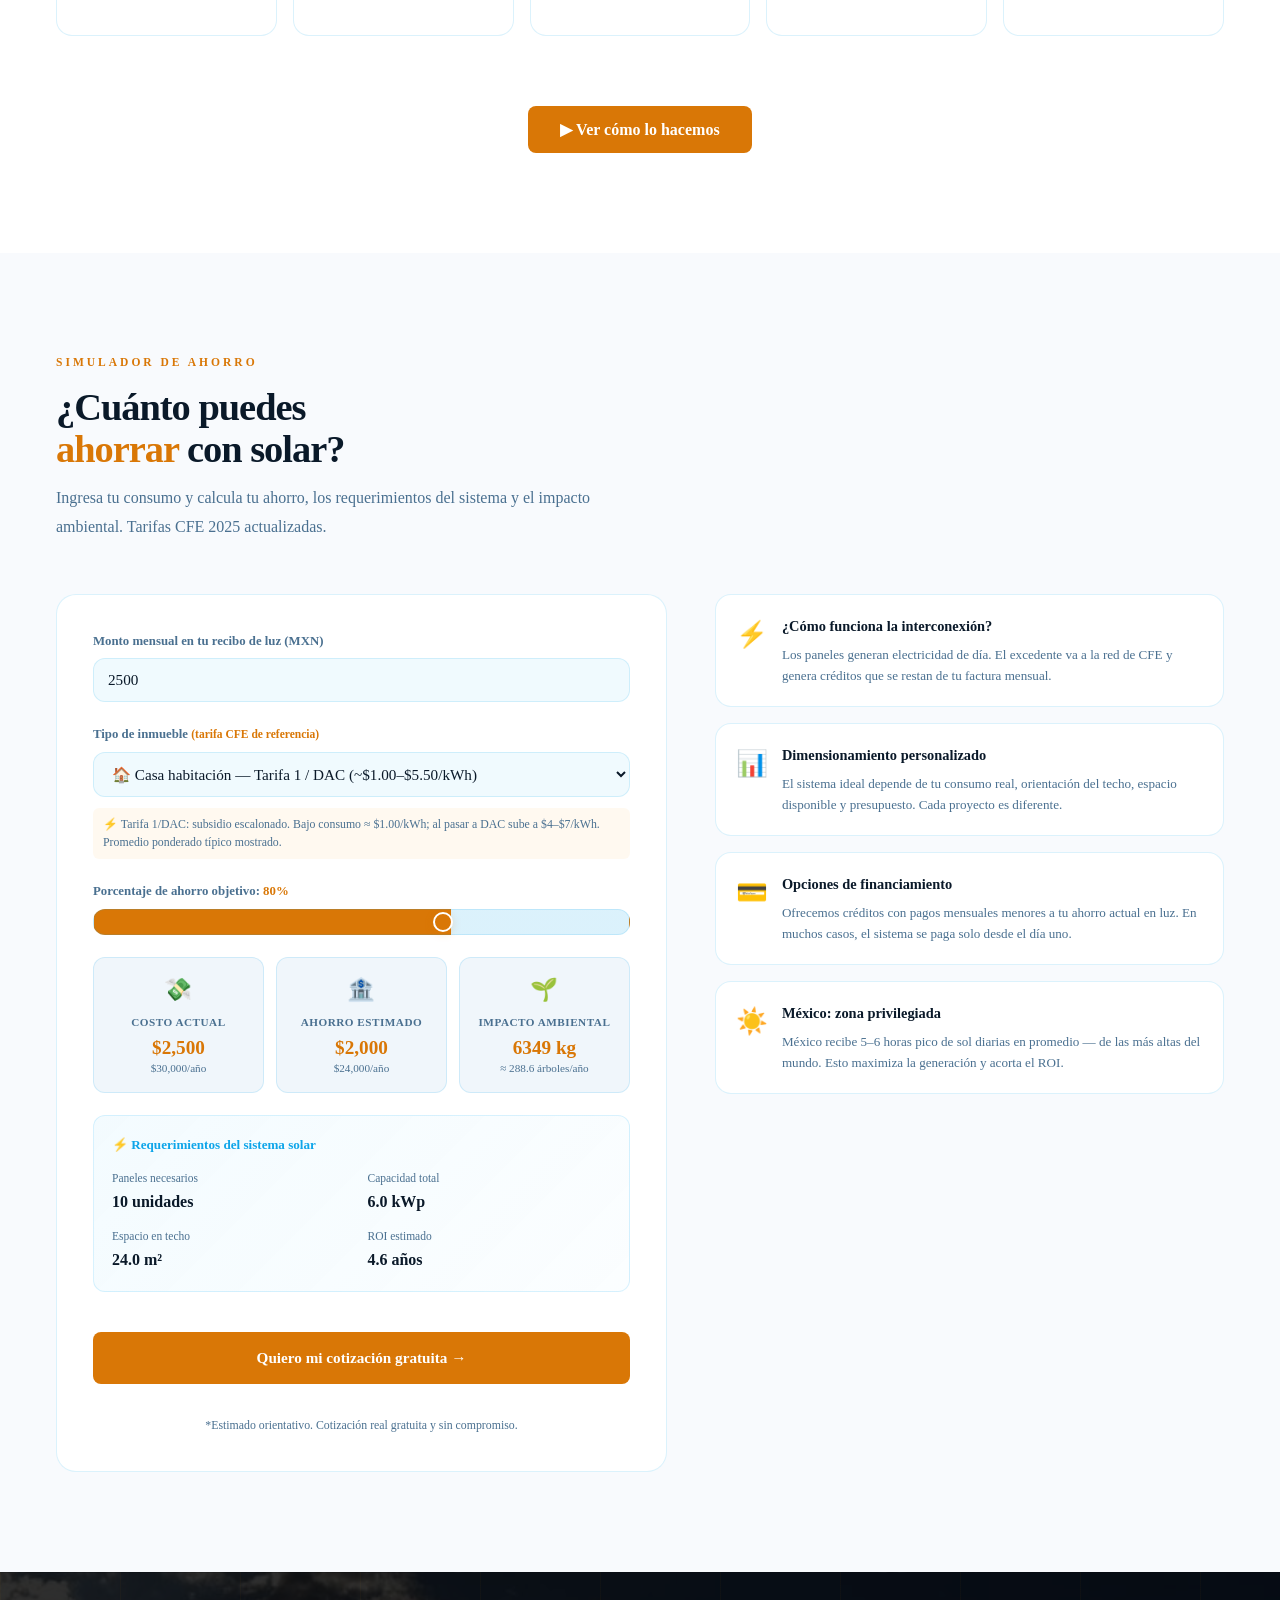
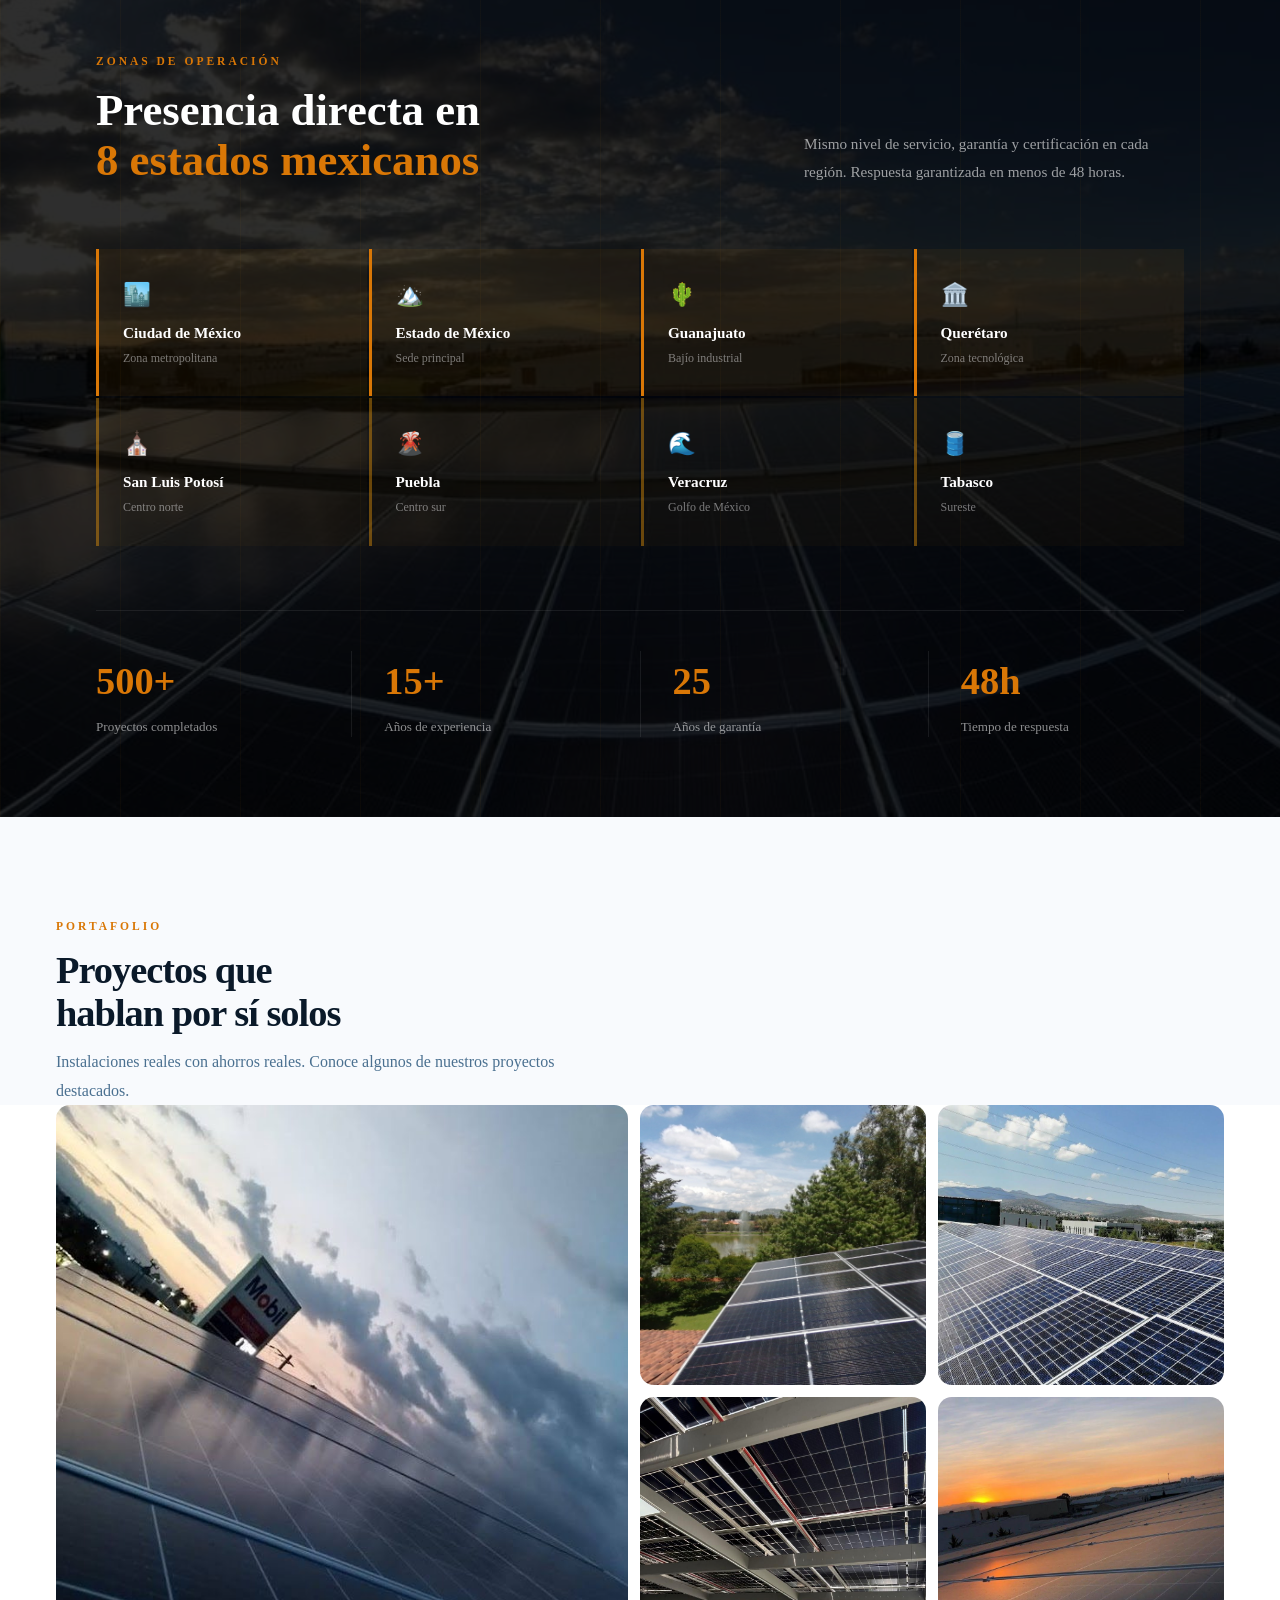
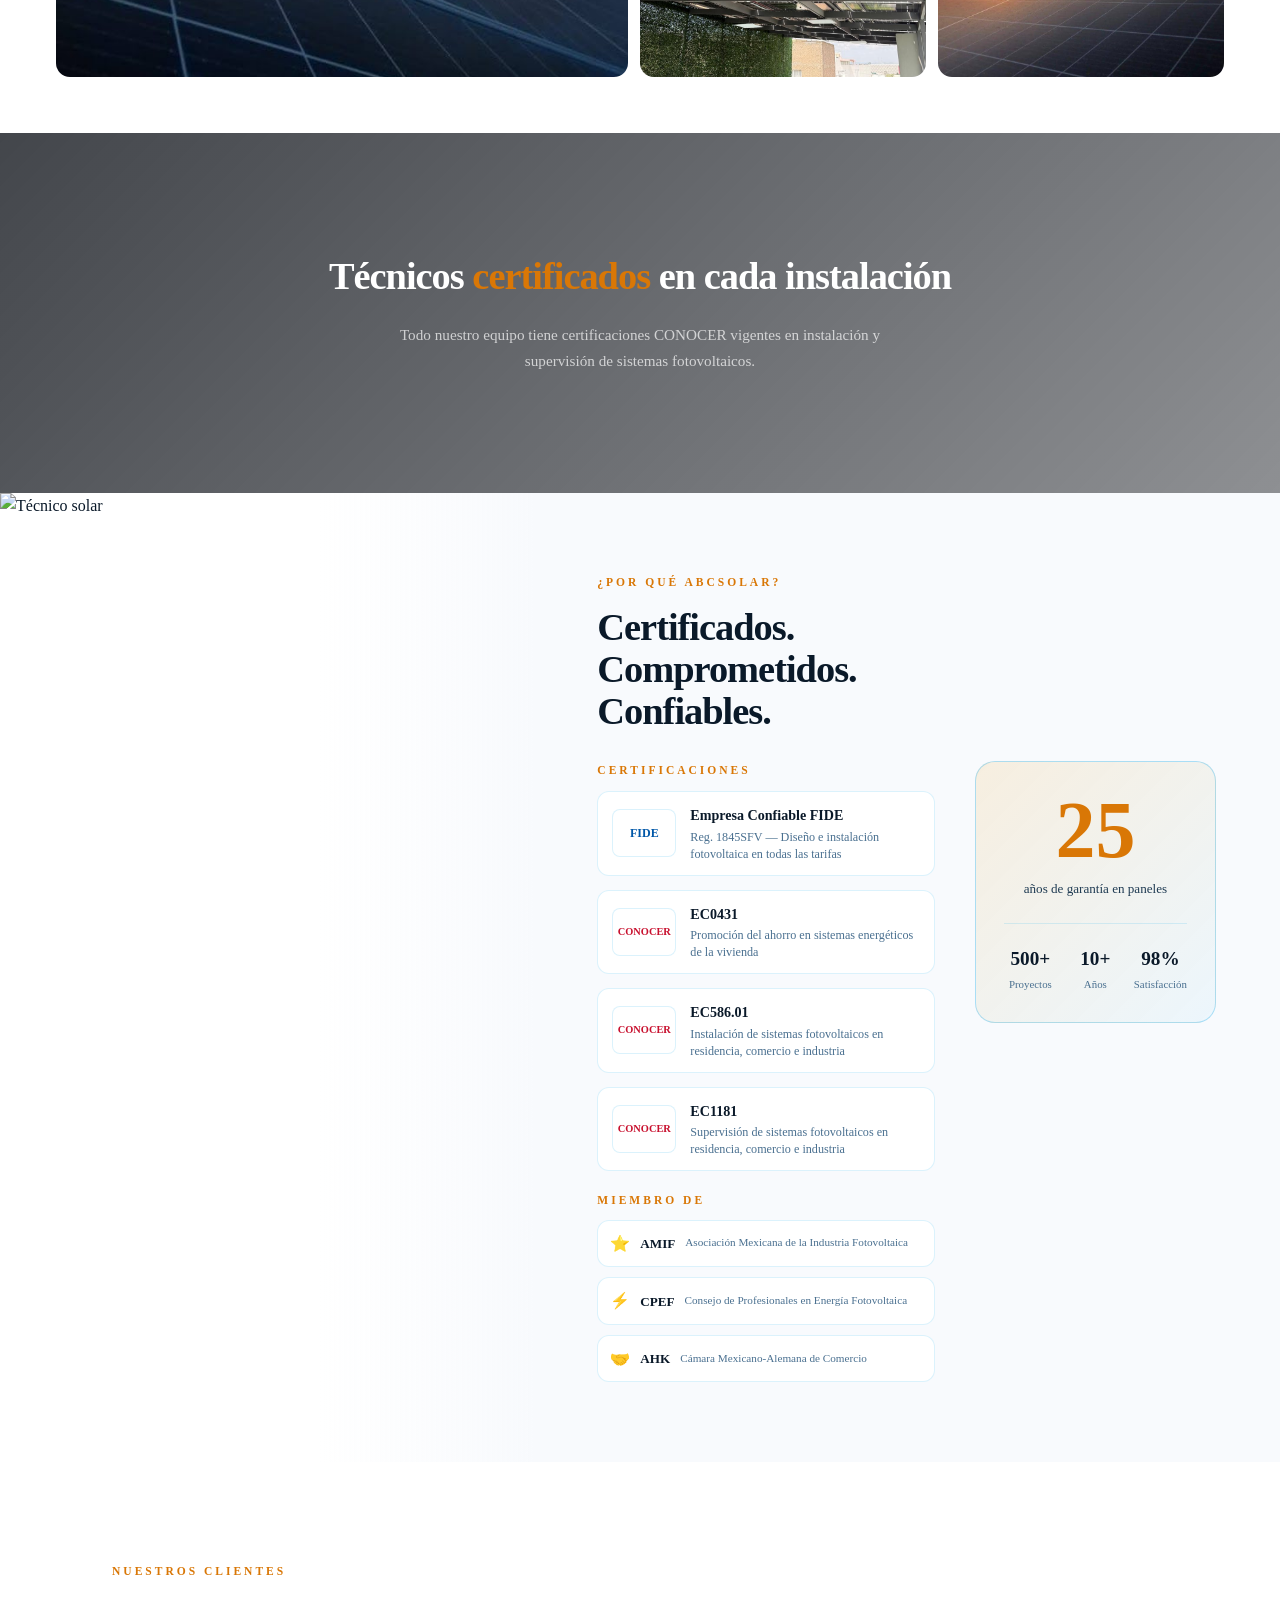
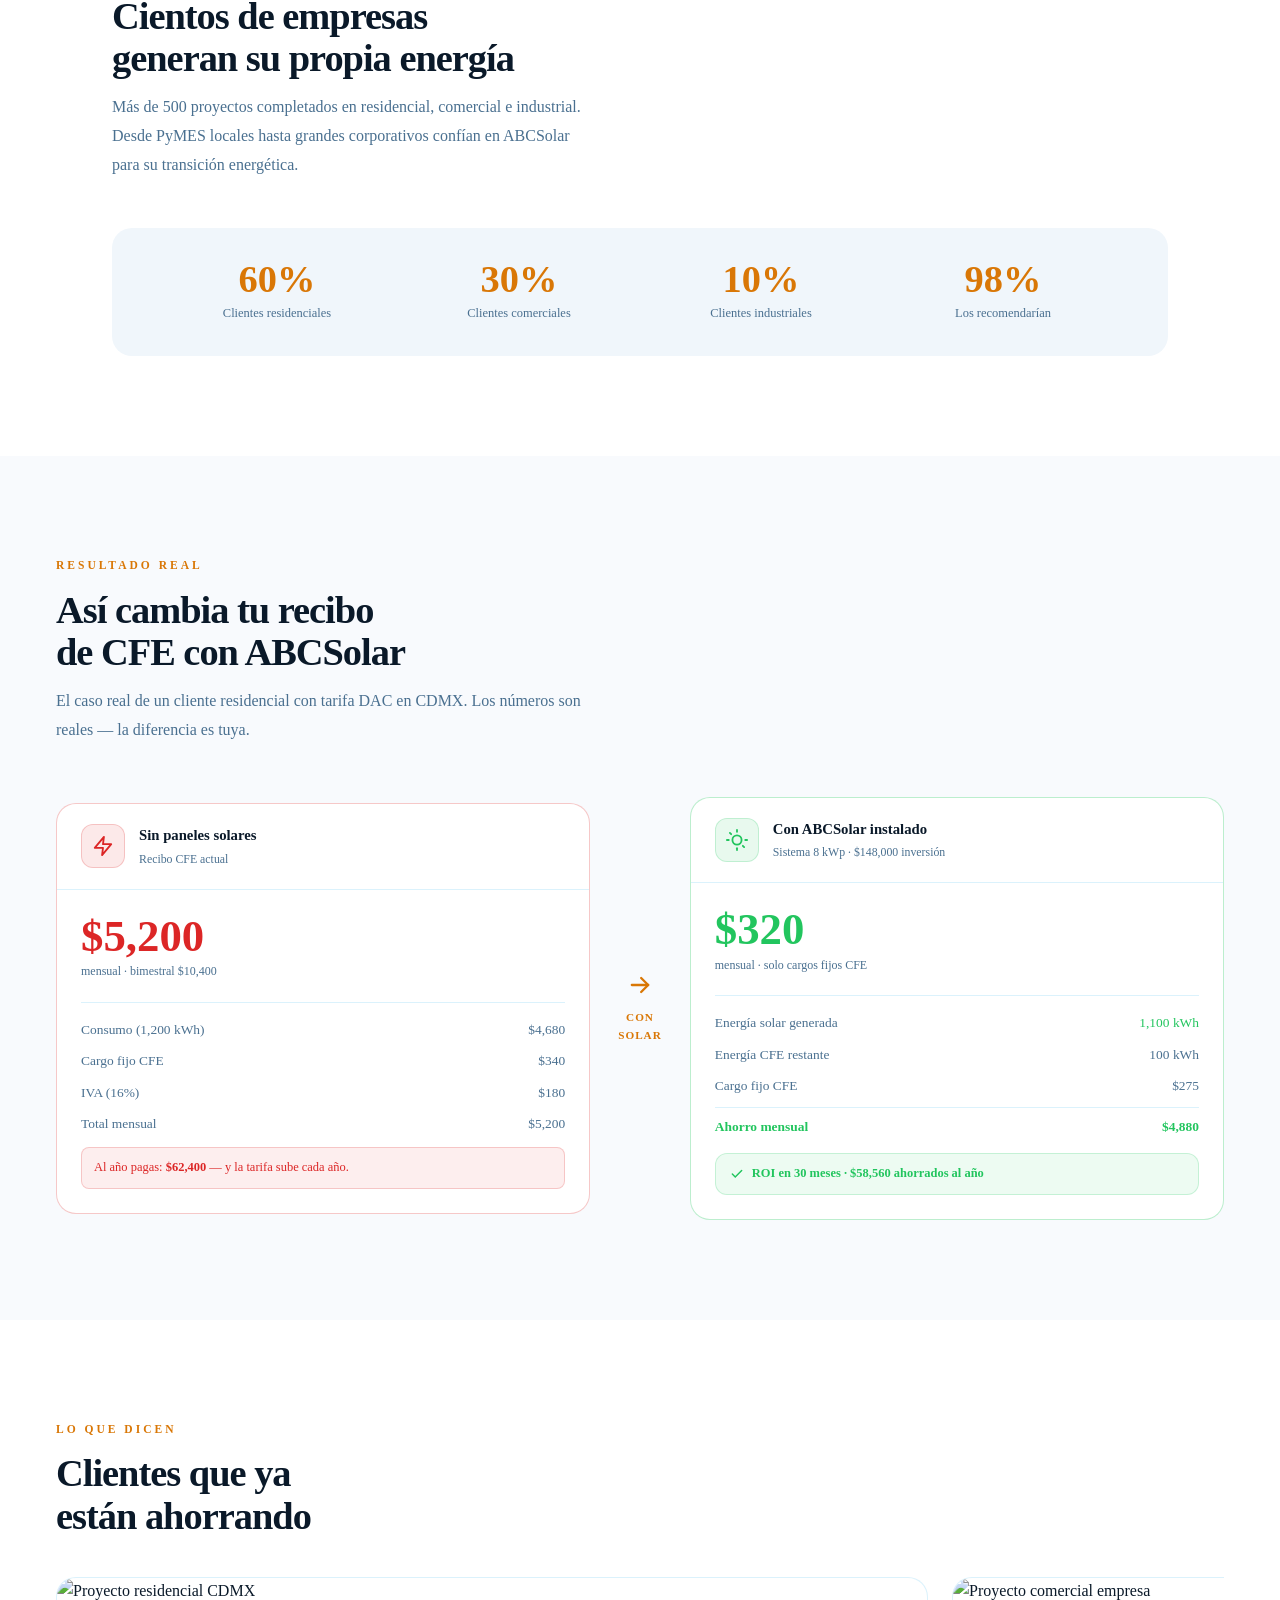
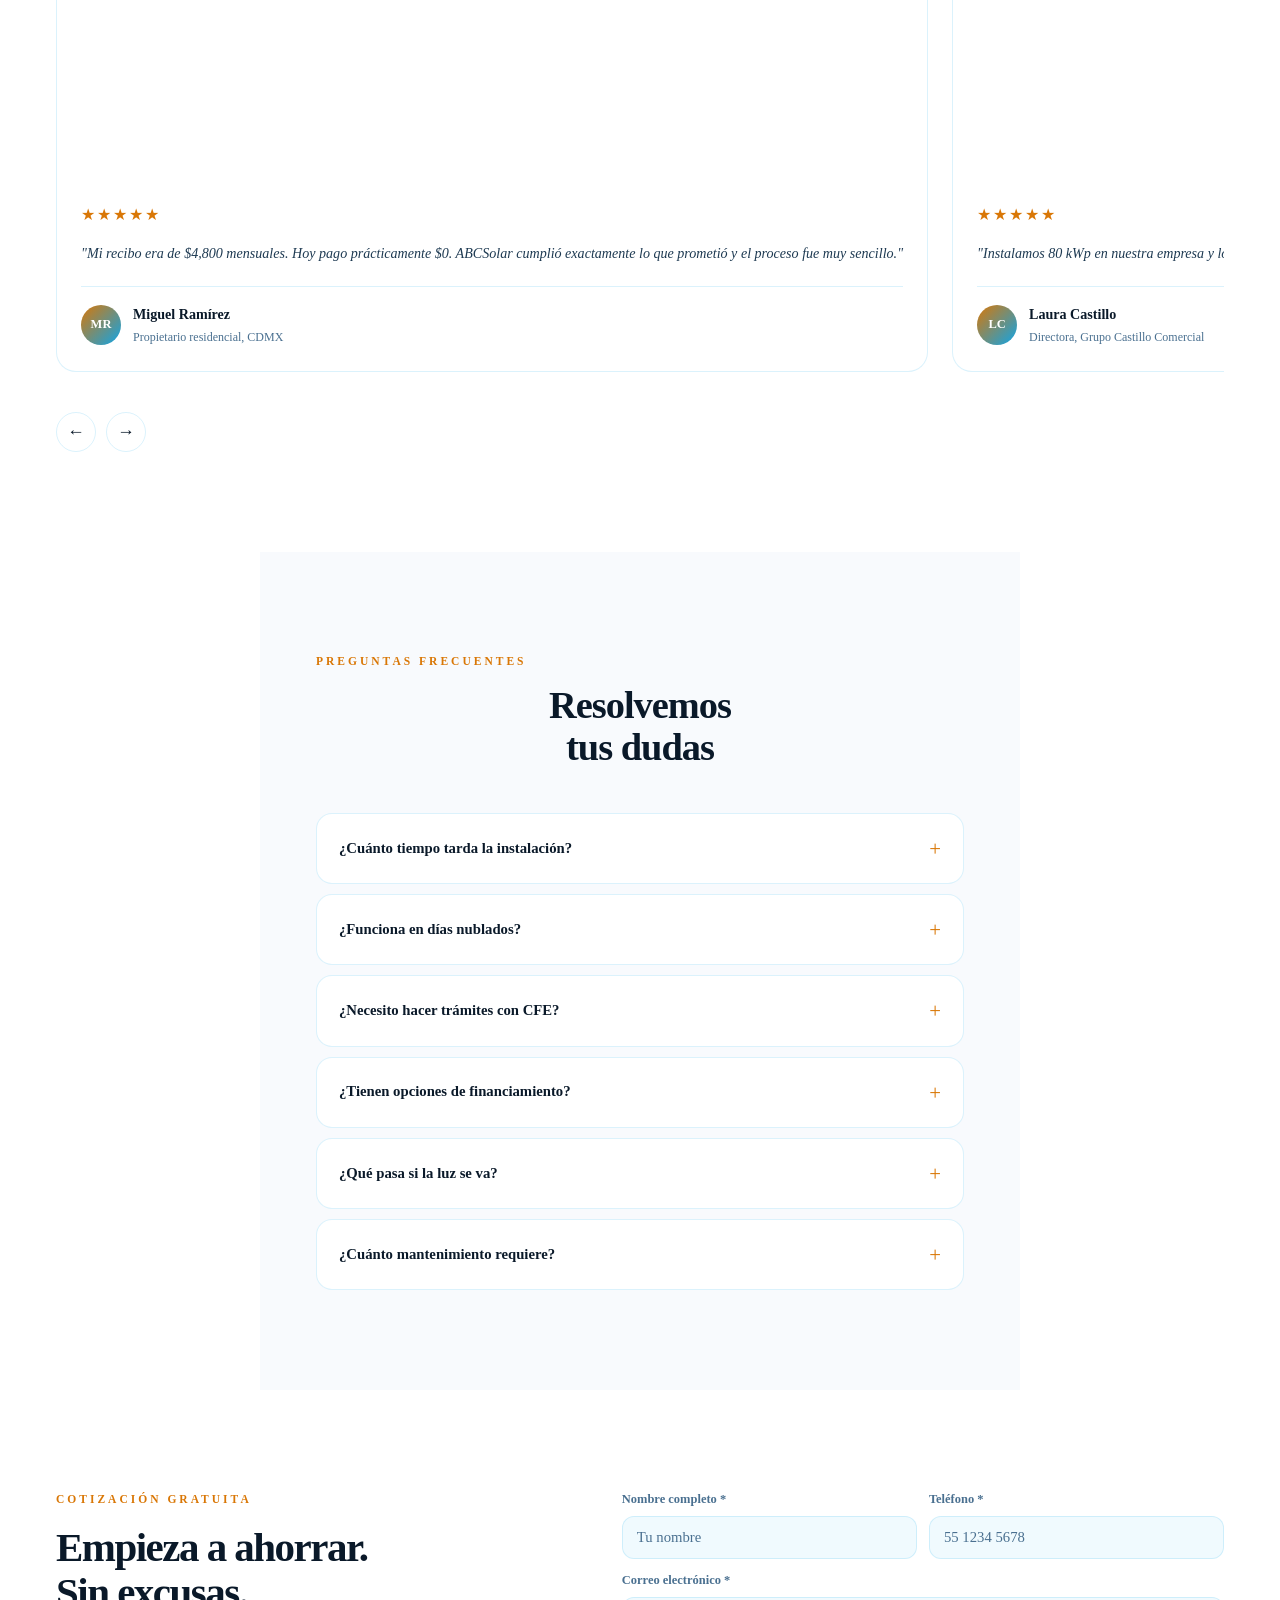
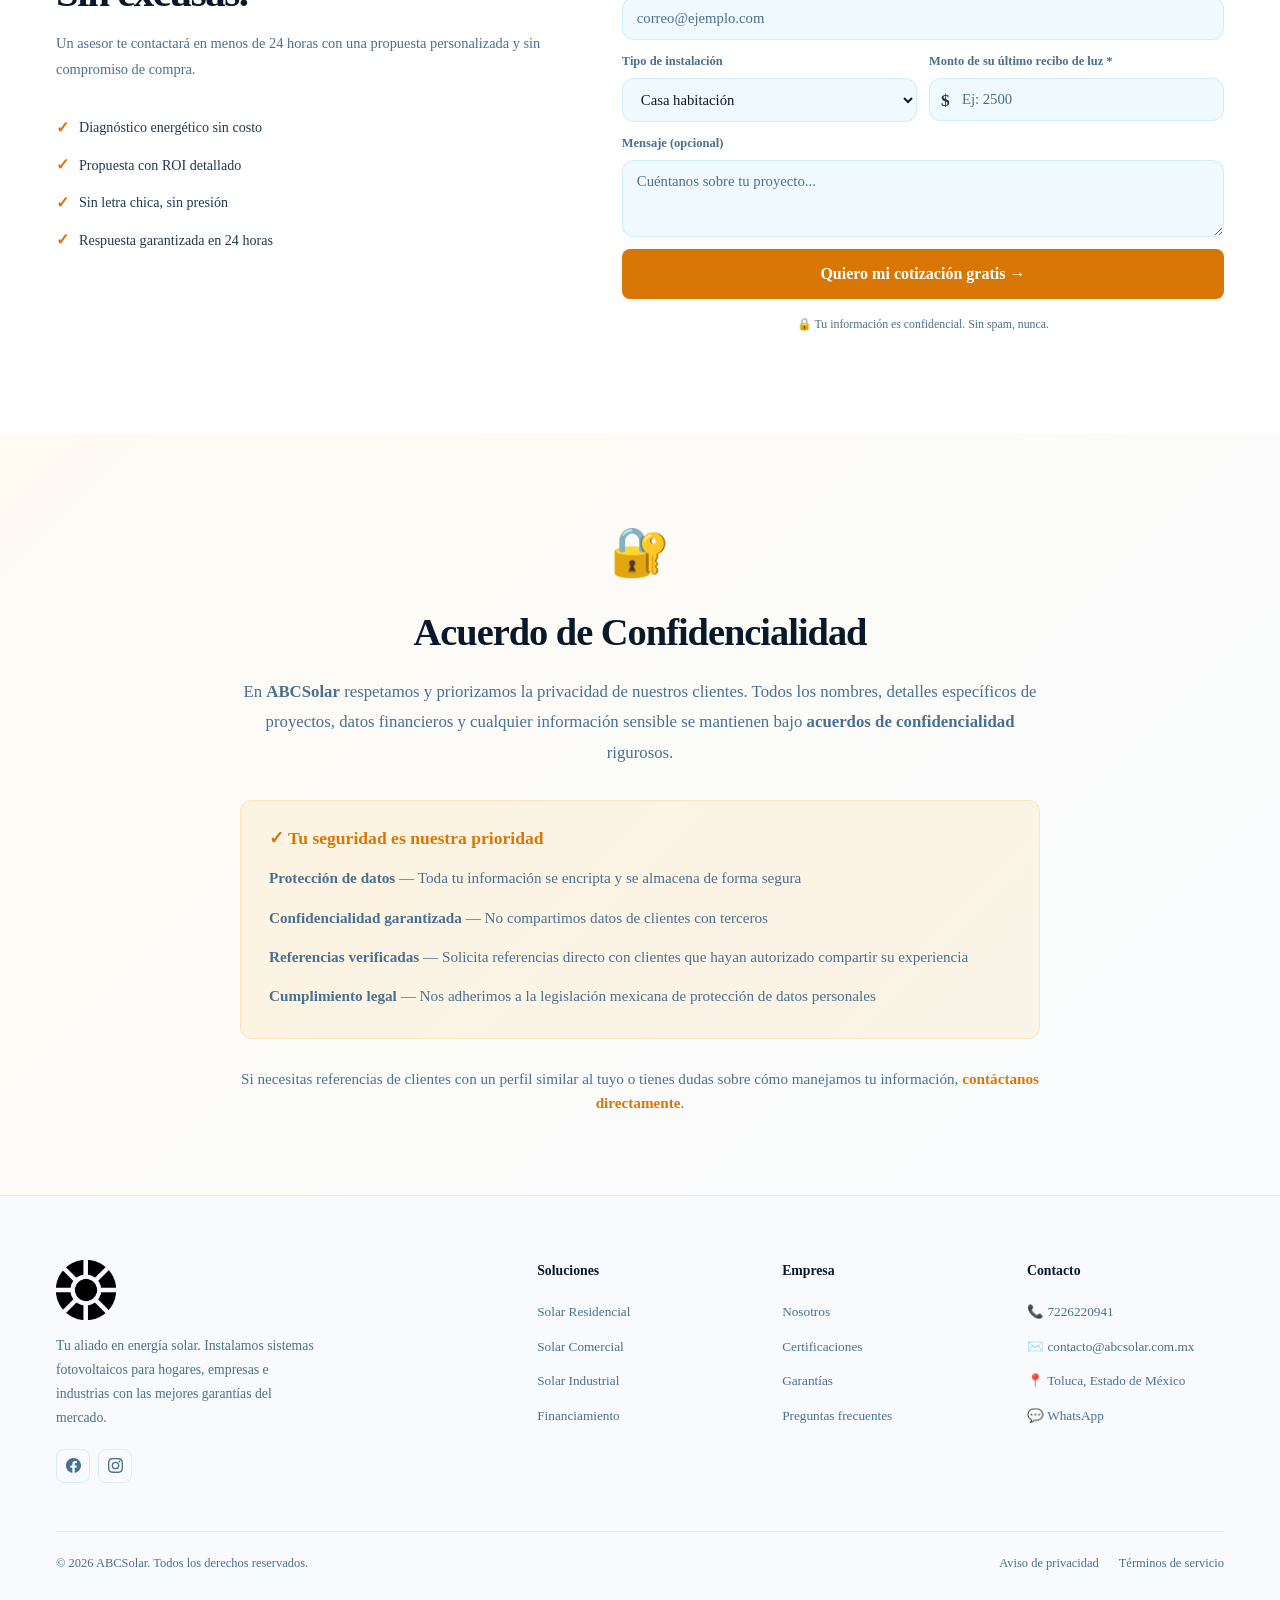
==== commit d1e0f8d9: "Add files via upload" ====
--- a/index.html
+++ b/index.html
@@ -280,11 +280,10 @@
 <!-- VIDEO MODAL -->
 <div id="videoModal" style="display:none;position:fixed;inset:0;background:rgba(0,0,0,0.92);z-index:1000;align-items:center;justify-content:center;">
   <div style="position:relative;width:90vw;max-width:960px;border-radius:16px;overflow:hidden;box-shadow:0 30px 80px rgba(0,0,0,0.6);">
-    <button onclick="closeVideoModal()" style="position:absolute;top:14px;right:14px;background:rgba(255,255,255,0.15);border:none;color:white;width:42px;height:42px;border-radius:50%;cursor:pointer;font-size:18px;z-index:10;transition:background 0.2s ease;" onmouseover="this.style.background='rgba(255,255,255,0.3)'" onmouseout="this.style.background='rgba(255,255,255,0.15)'">✕</button>
-    <video id="videoPlayer" style="width:100%;display:block;max-height:80vh;background:#000;" controls playsinline>
-      <source src="assets/video/proceso.mp4" type="video/mp4">
-      Tu navegador no soporta video HTML5.
-    </video>
+    <button onclick="closeVideoModal()" style="position:absolute;top:14px;right:14px;background:rgba(255,255,255,0.15);border:none;color:white;width:42px;height:42px;border-radius:50%;cursor:pointer;font-size:18px;z-index:10;" onmouseover="this.style.background='rgba(255,255,255,0.3)'" onmouseout="this.style.background='rgba(255,255,255,0.15)'">✕</button>
+    <div style="position:relative;padding-bottom:56.25%;height:0;background:#000;">
+      <iframe id="ytPlayer" src="" title="ABCSolar — Video promocional" frameborder="0" allow="accelerometer; autoplay; clipboard-write; encrypted-media; gyroscope; picture-in-picture; web-share" allowfullscreen style="position:absolute;inset:0;width:100%;height:100%;border:none;"></iframe>
+    </div>
   </div>
 </div>
 
@@ -1162,35 +1161,35 @@
   }, 16);
 }
 
-/* ══ VIDEO MODAL ══ */
+/* ══ VIDEO MODAL — YouTube ══ */
 (function () {
+  // 👉 Pega aquí el ID de tu video de YouTube (lo que va después de ?v= en la URL)
+  // Ejemplo: https://www.youtube.com/watch?v=dQw4w9WgXcQ → ID es 'dQw4w9WgXcQ'
+  const YOUTUBE_ID = '';
+
   const modal = document.getElementById('videoModal');
   if (!modal) return;
 
   function openVideoModal() {
-    const video = document.getElementById('videoPlayer');
+    const iframe = document.getElementById('ytPlayer');
+    if (iframe && YOUTUBE_ID) {
+      iframe.src = `https://www.youtube.com/embed/${YOUTUBE_ID}?autoplay=1&rel=0&modestbranding=1&vq=hd1080`;
+    }
     modal.style.display = 'flex';
     document.body.style.overflow = 'hidden';
-    if (video) { video.load(); video.play().catch(() => {}); }
   }
 
   function closeVideoModal() {
-    const video = document.getElementById('videoPlayer');
+    const iframe = document.getElementById('ytPlayer');
+    if (iframe) iframe.src = '';
     modal.style.display = 'none';
     document.body.style.overflow = '';
-    if (video) { video.pause(); video.currentTime = 0; }
   }
 
-  // Cerrar al hacer click fuera del video
   modal.addEventListener('click', e => { if (e.target === modal) closeVideoModal(); });
-
-  // Cerrar con ESC
-  document.addEventListener('keydown', e => {
-    if (e.key === 'Escape' && modal.style.display === 'flex') closeVideoModal();
-  });
-
-  // Exponer funciones globalmente
-  window.openVideoModal = openVideoModal;
+  document.addEventListener('keydown', e => { if (e.key === 'Escape') closeVideoModal(); });
+
+  window.openVideoModal  = openVideoModal;
   window.closeVideoModal = closeVideoModal;
 })();
 
--- a/assets/css/components.css
+++ b/assets/css/components.css
@@ -87,22 +87,6 @@
   box-shadow: 0 4px 20px rgba(245,158,11,0.5);
 }
 
-/* Hamburger */
-.ham {
-  display: none;
-  flex-direction: column;
-  gap: 5px;
-  cursor: pointer;
-  padding: 4px;
-}
-.ham span {
-  display: block;
-  width: 24px;
-  height: 2px;
-  background: rgba(255,255,255,0.85);
-  border-radius: 2px;
-  transition: transform 0.3s ease, opacity 0.3s ease;
-}
 
 /* Theme toggle */
 .theme-btn {
@@ -123,29 +107,24 @@
   gap: var(--space-md);
 }
 
-/* Ham — el nav siempre es oscuro, las barras siempre blancas */
+/* Ham — oculto en desktop, visible solo en móvil */
 .ham {
   display: none;
   flex-direction: column;
   gap: 5px;
   cursor: pointer;
-  padding: 8px 6px;
-  border-radius: 8px;
-  background: rgba(255,255,255,0.08);
-  border: 1px solid rgba(255,255,255,0.15);
-  transition: background 0.2s ease;
-}
-.ham:hover { background: rgba(255,255,255,0.15); }
+  padding: 4px;
+}
 .ham span {
   display: block;
-  width: 22px;
+  width: 24px;
   height: 2px;
   background: #ffffff;
   border-radius: 2px;
   transition: transform 0.3s ease, opacity 0.3s ease;
 }
 
-}
+
 
 /* Mobile Menu */
 .mob-menu {
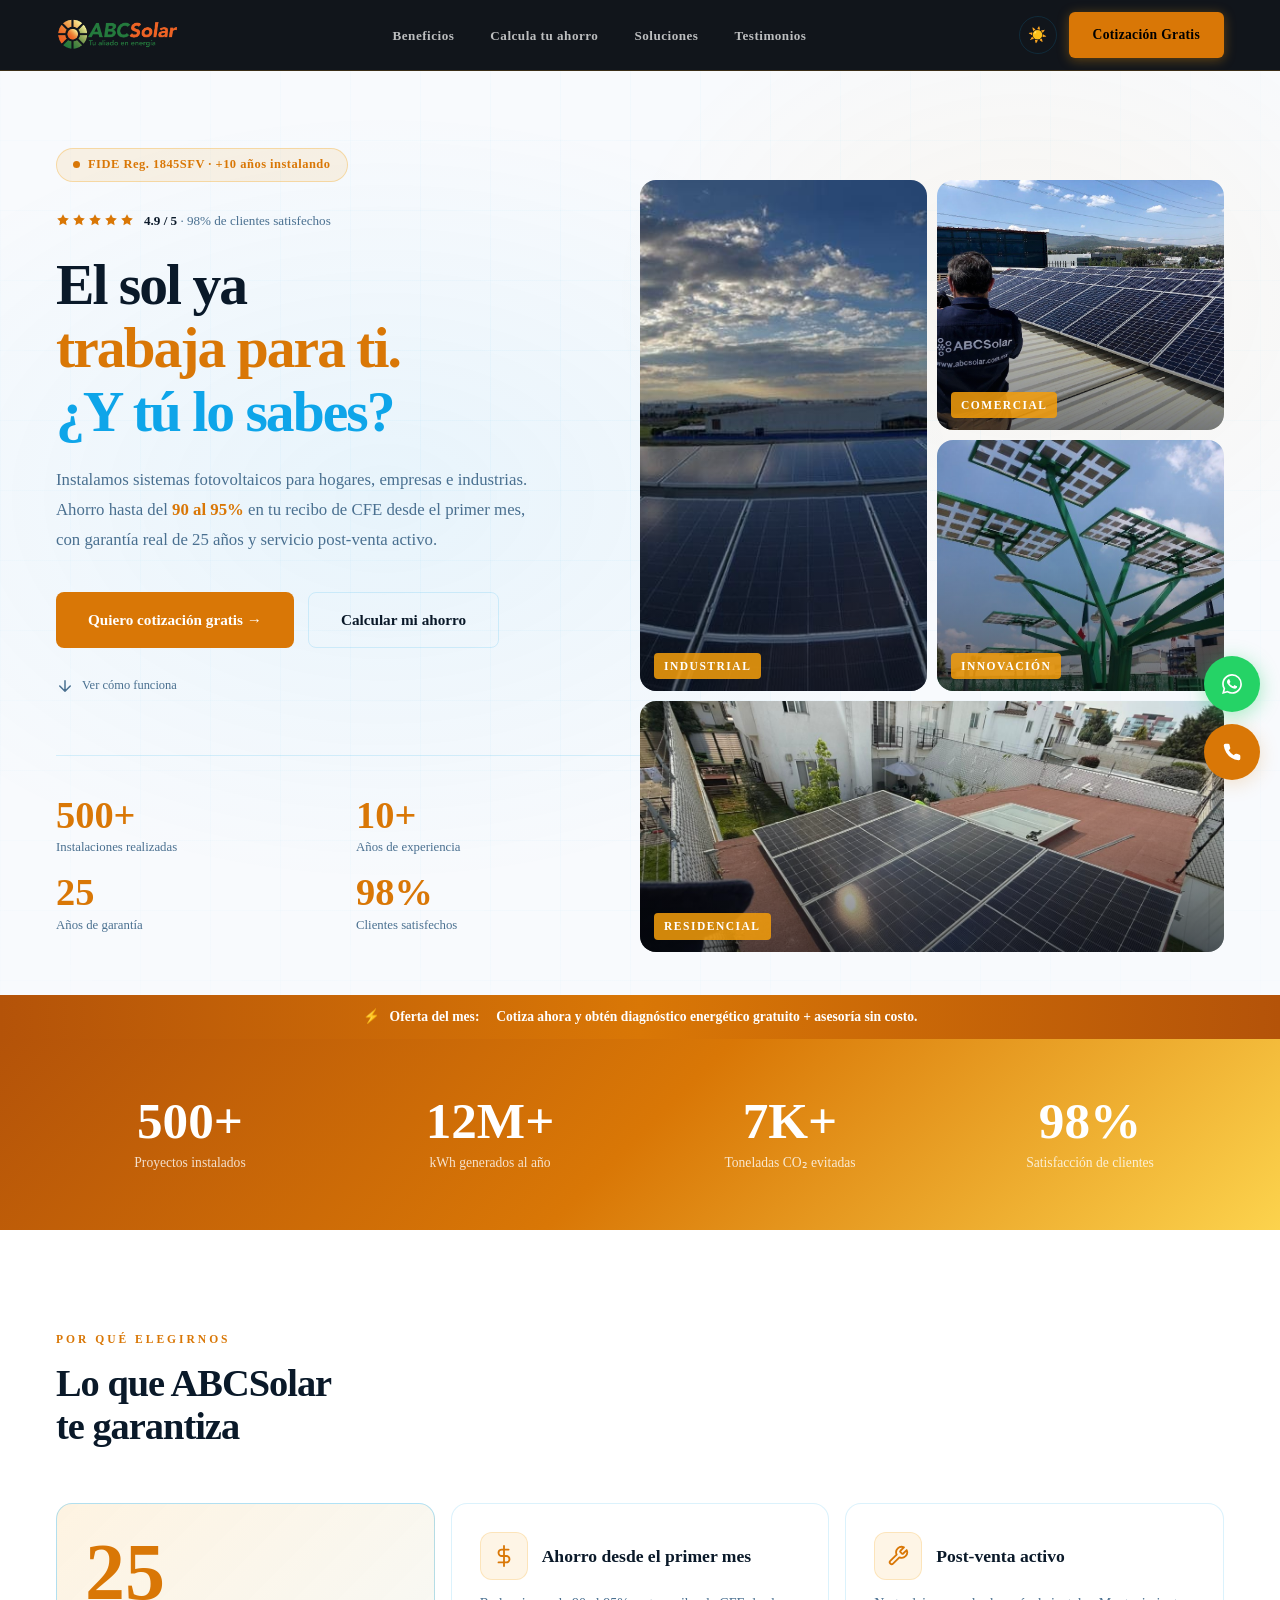
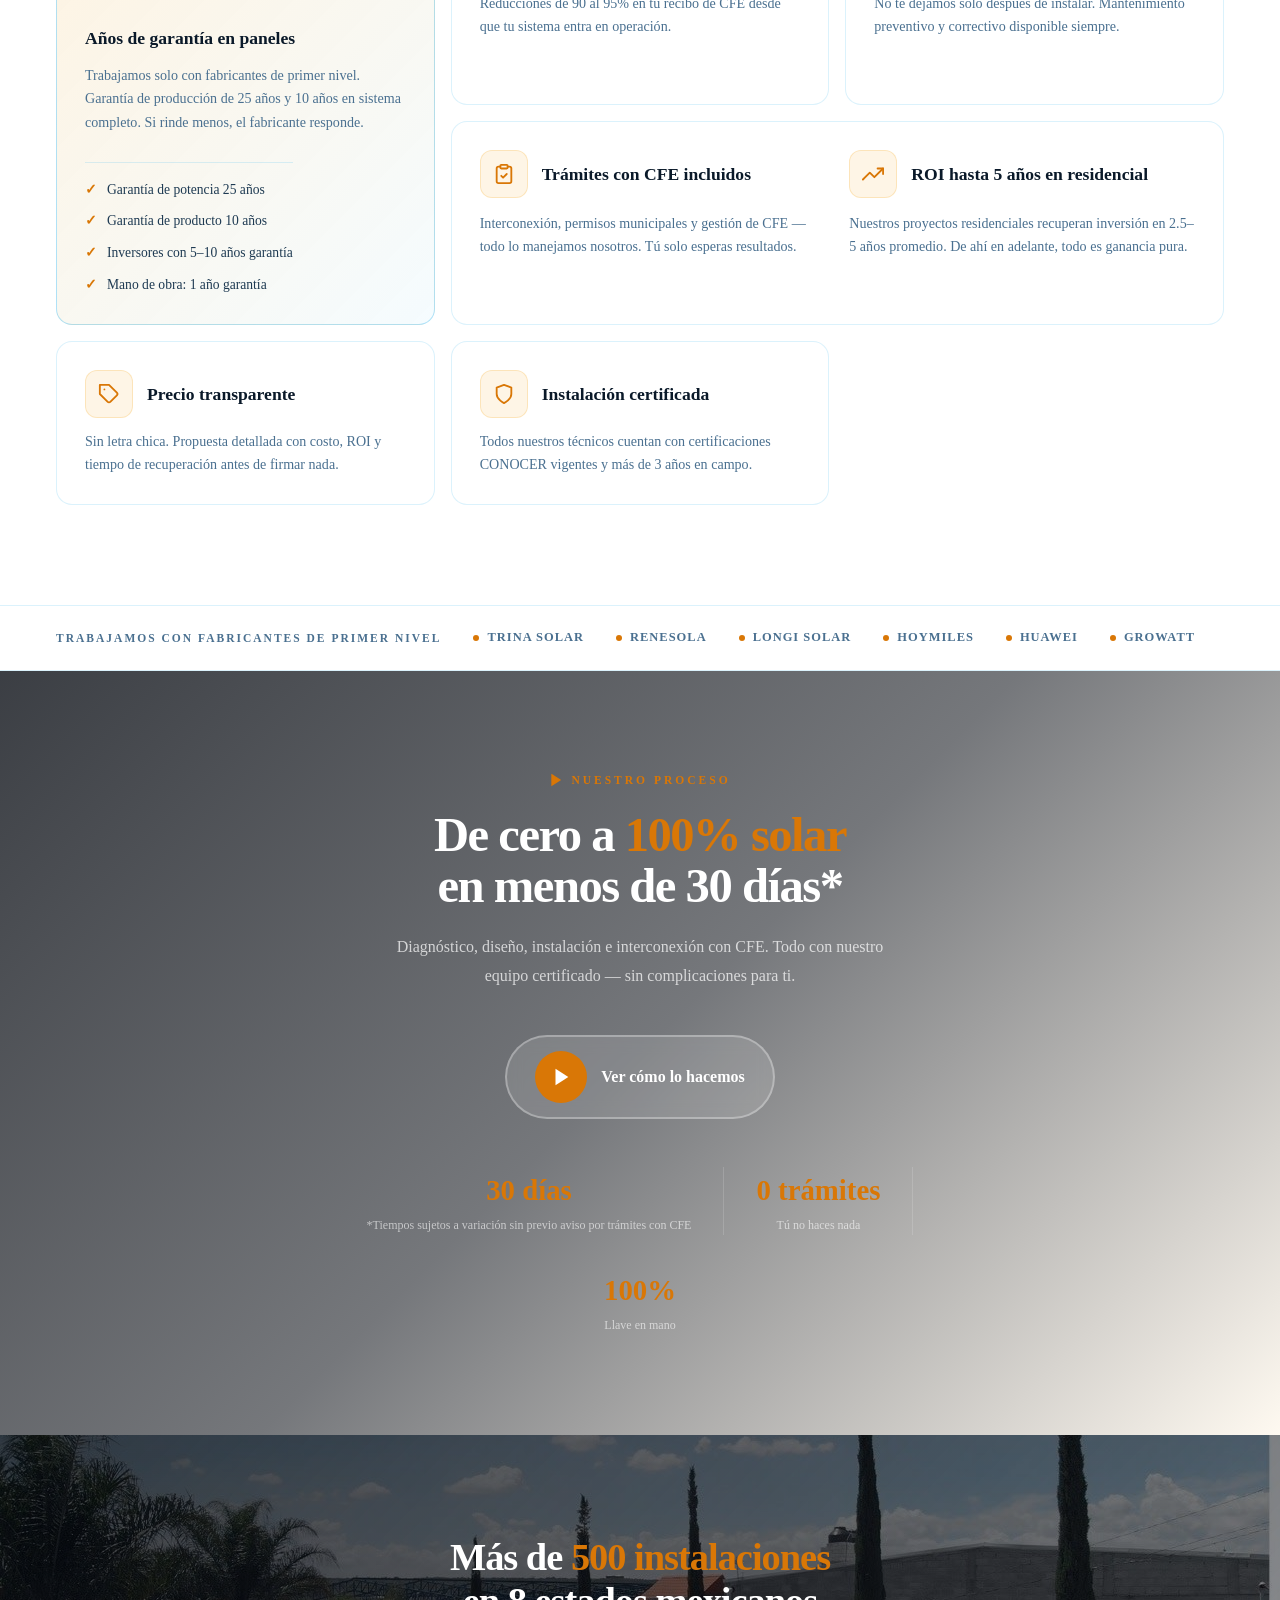
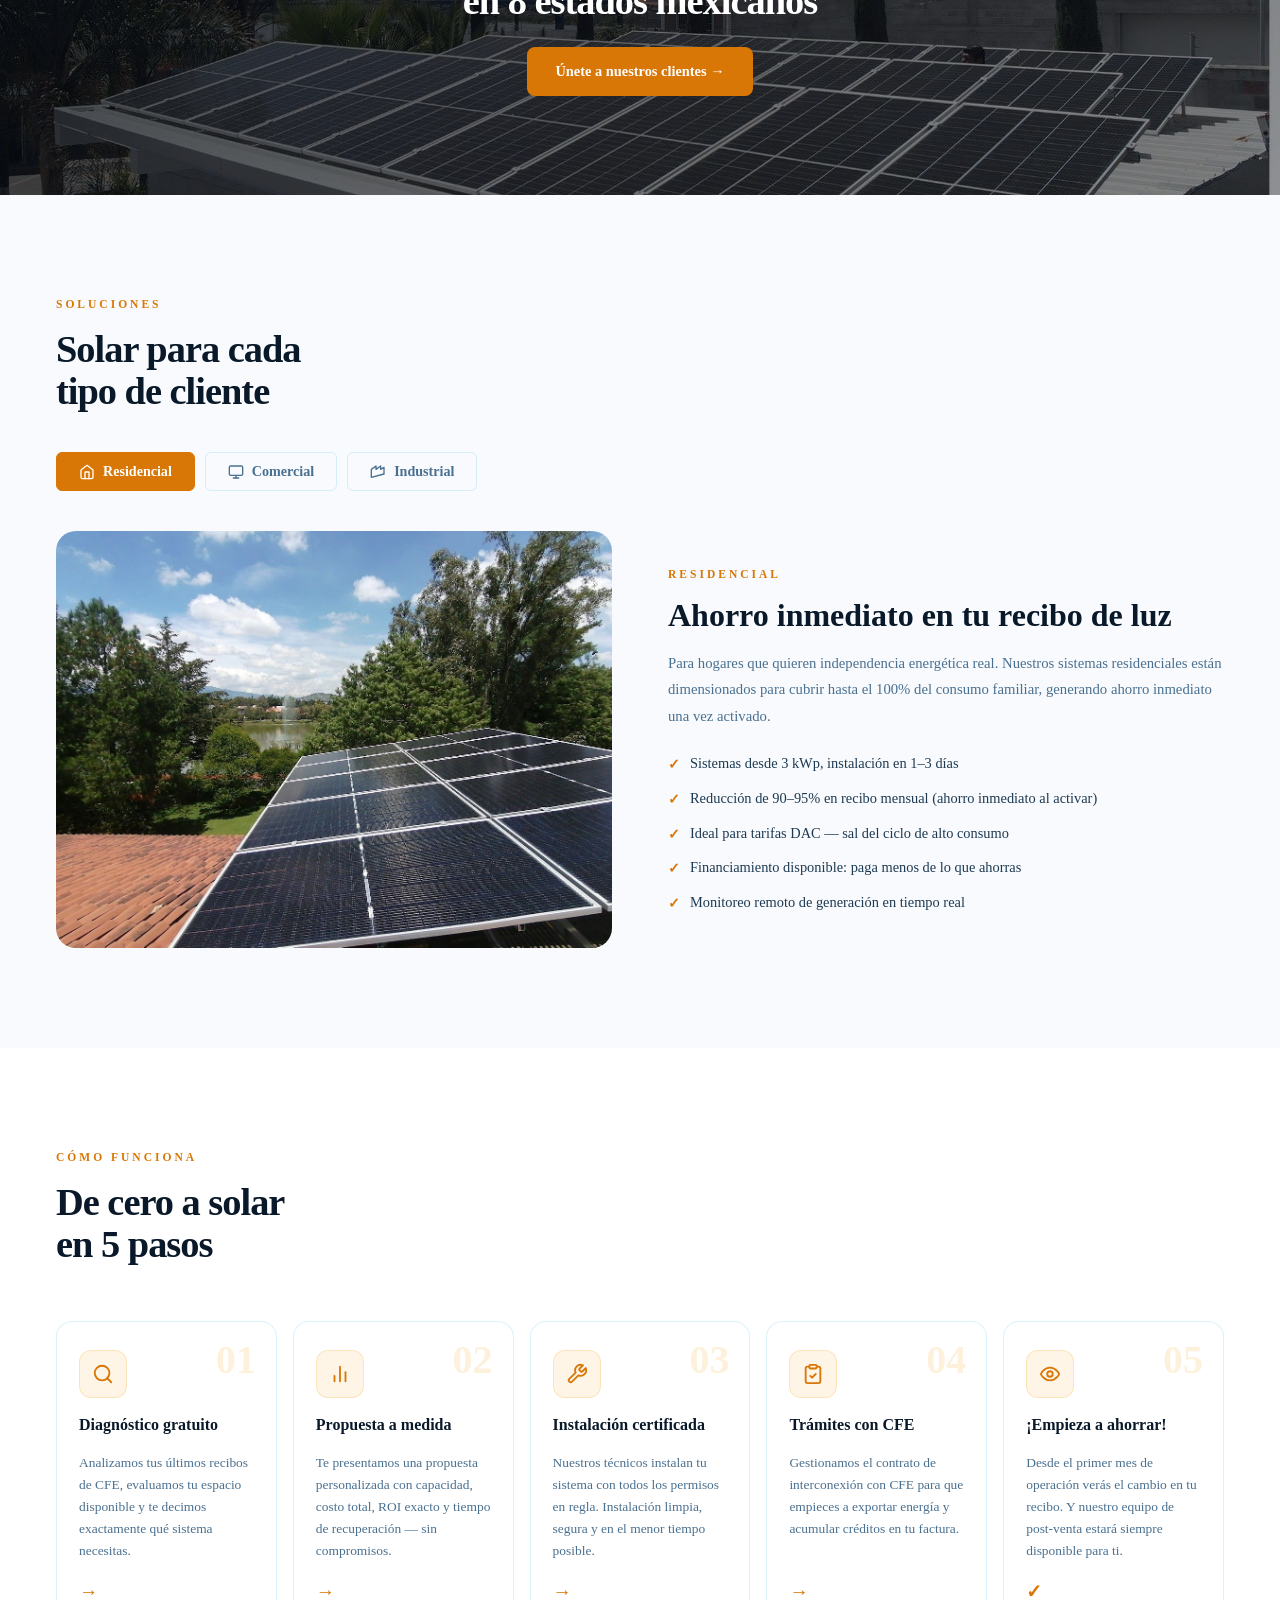
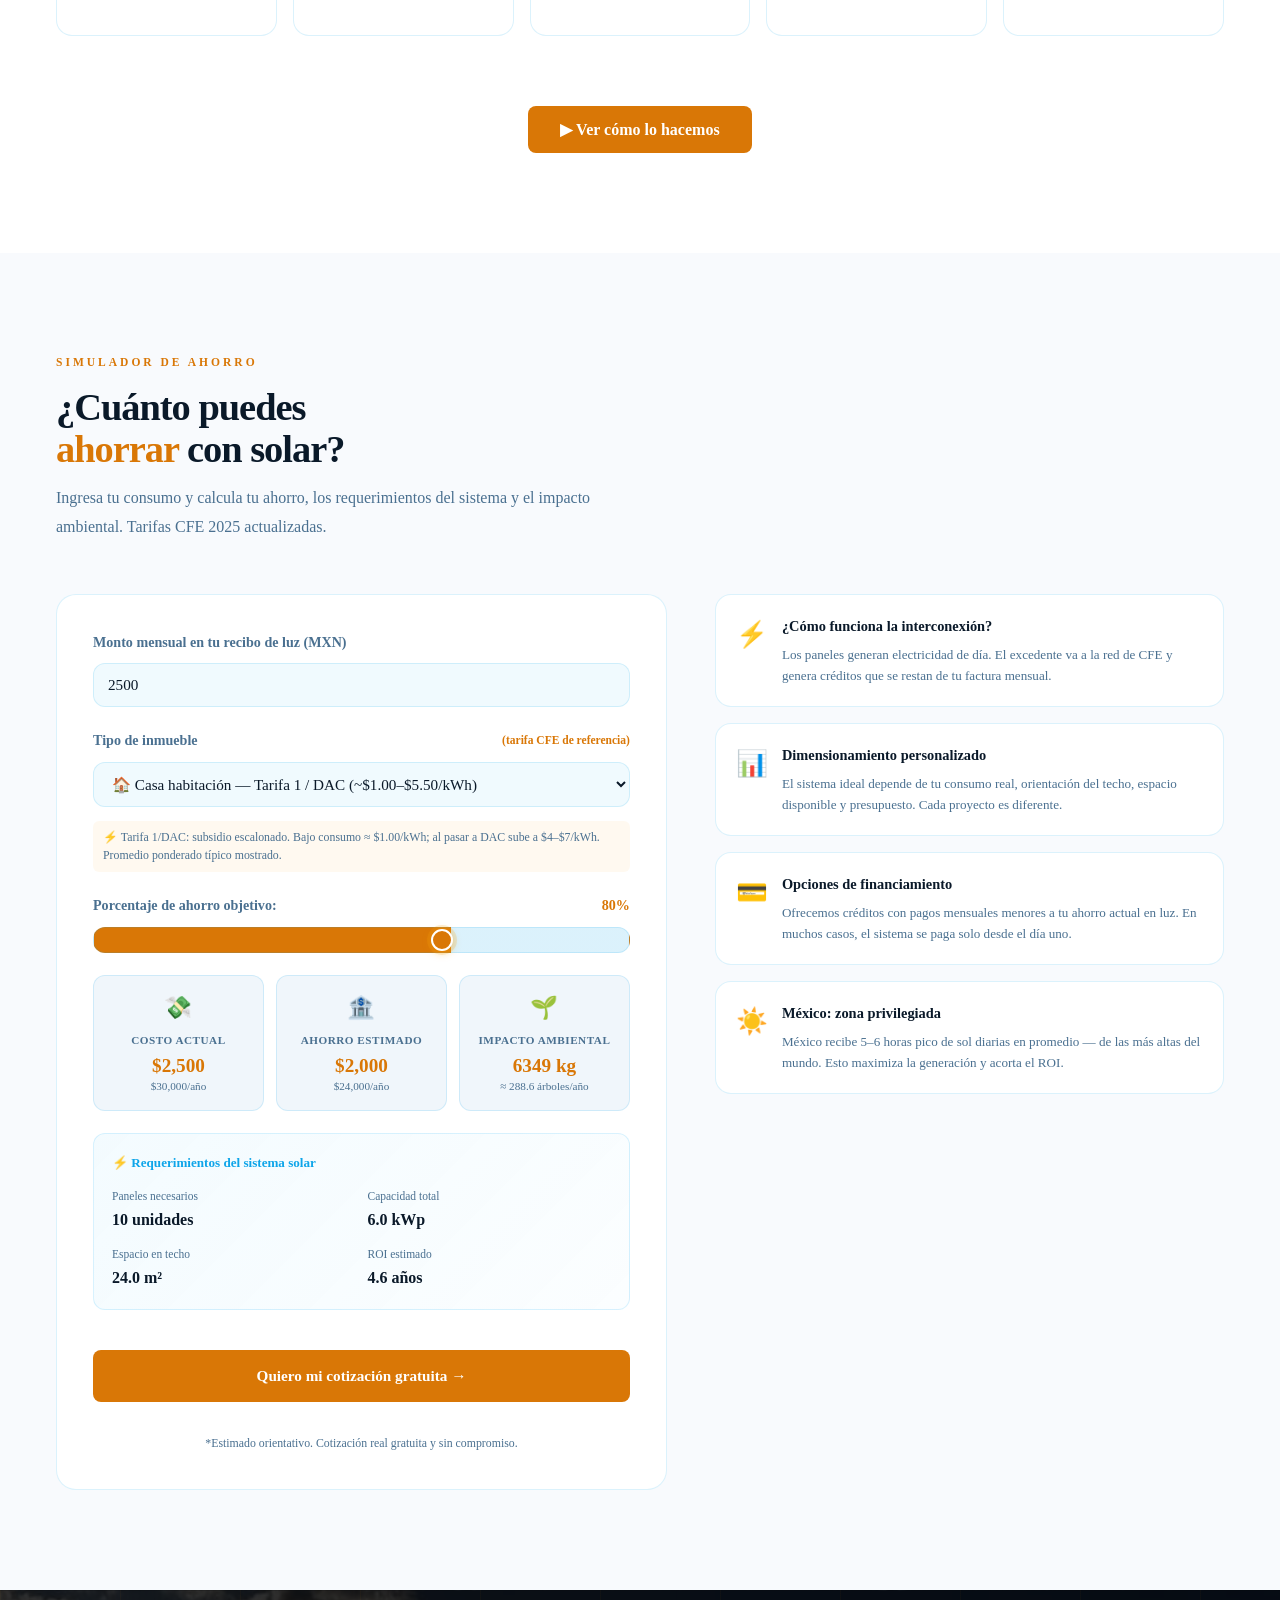
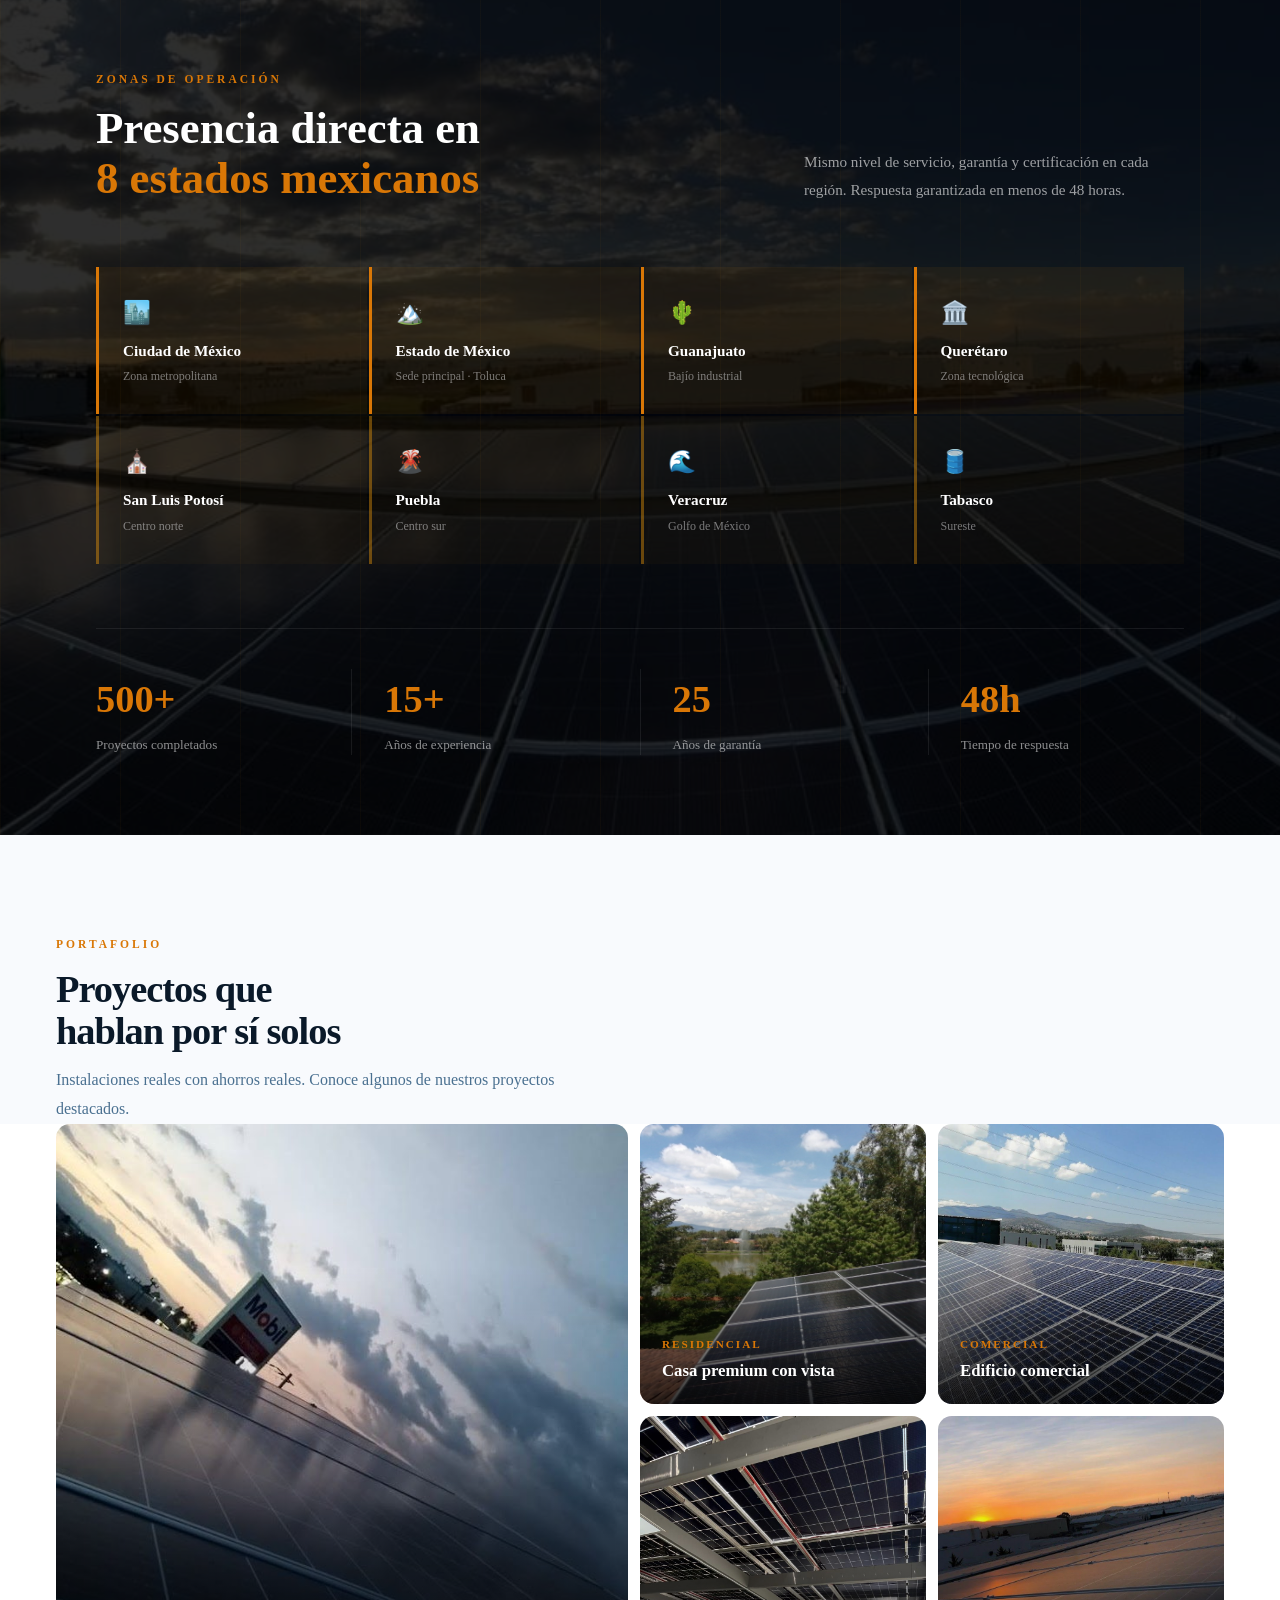
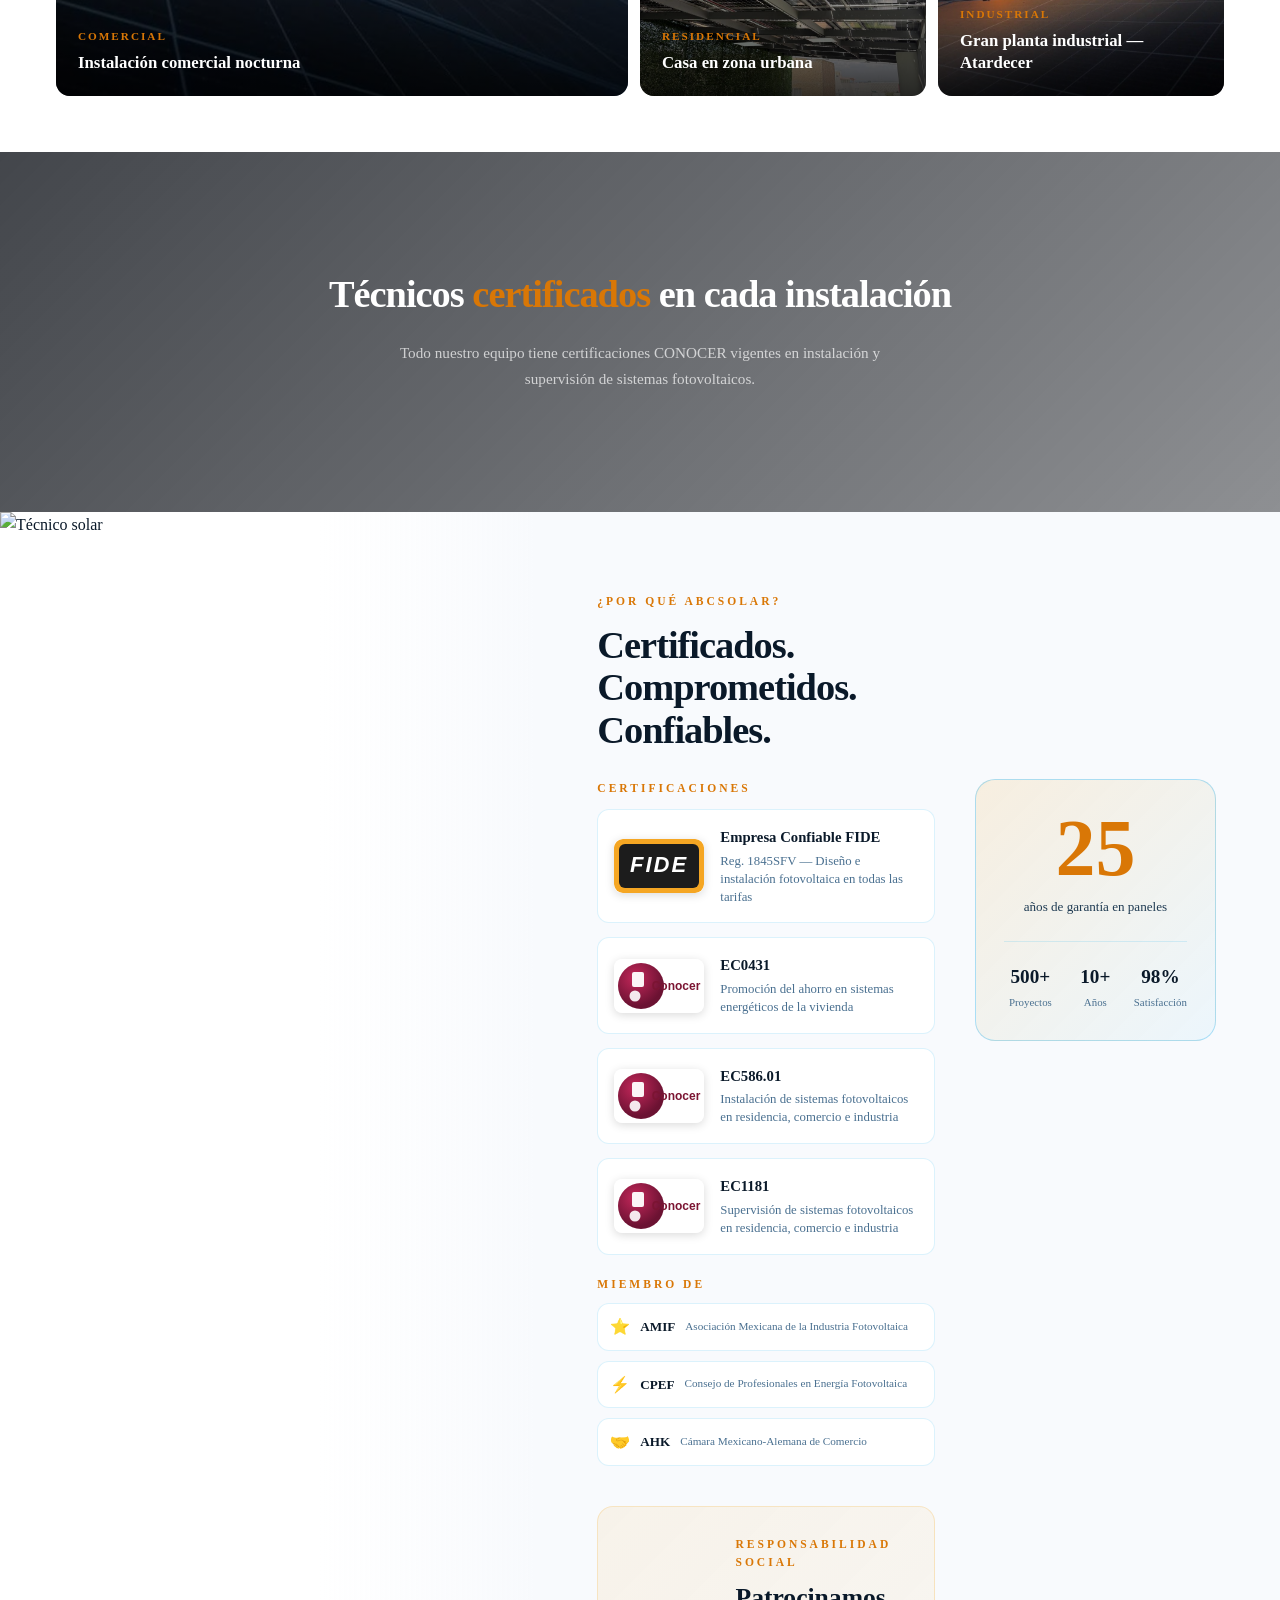
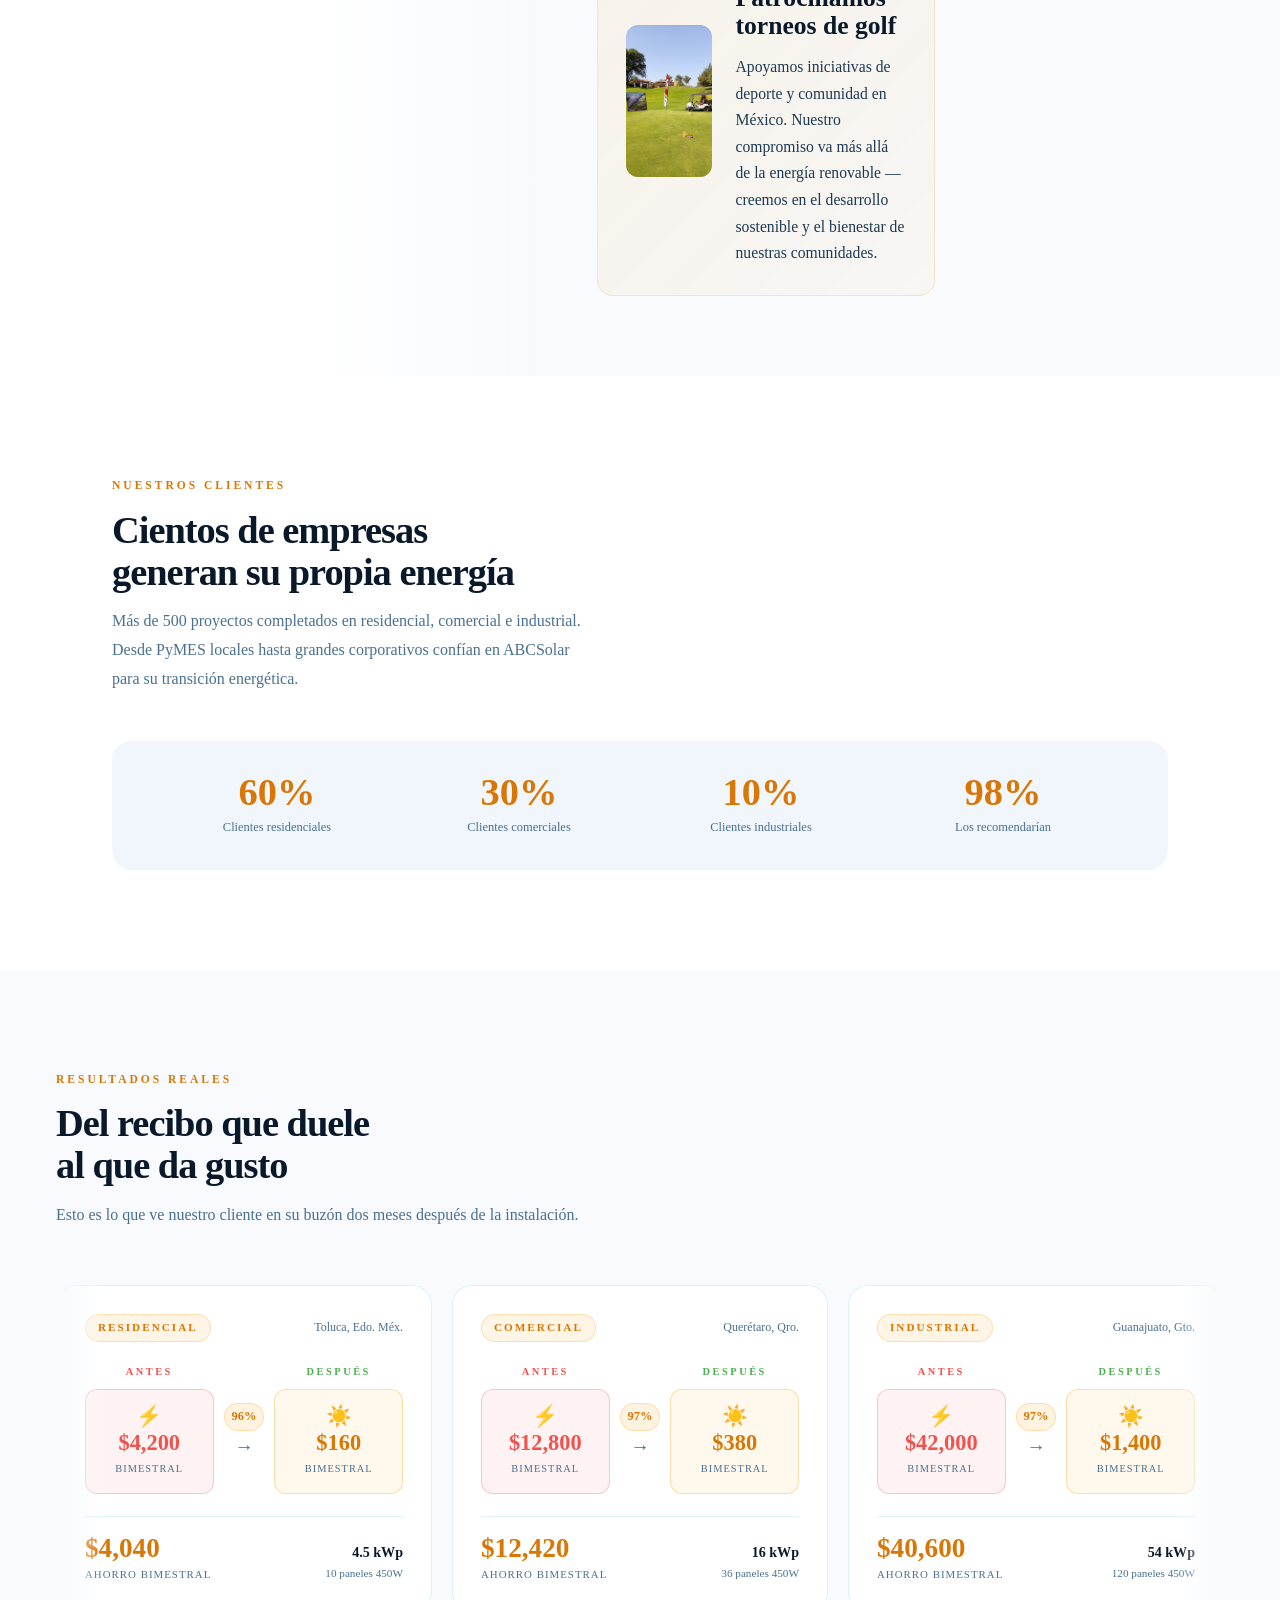
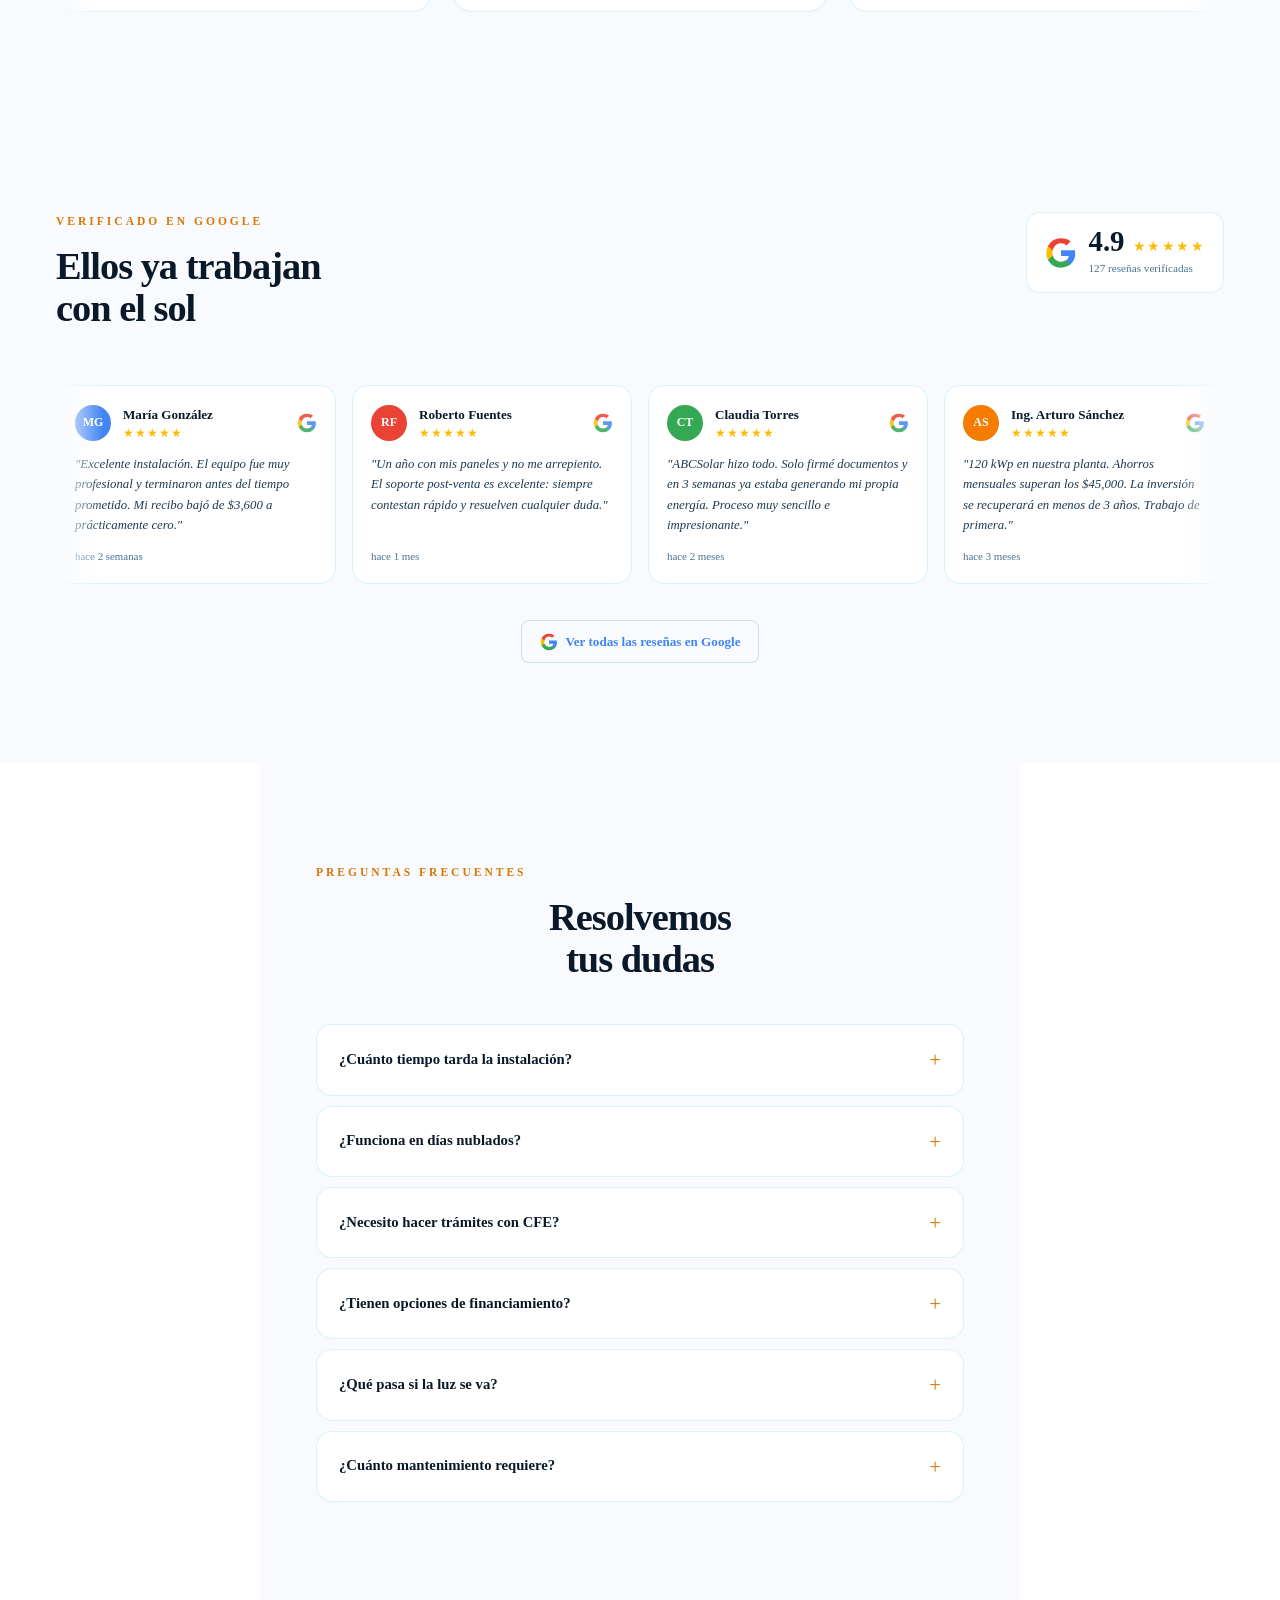
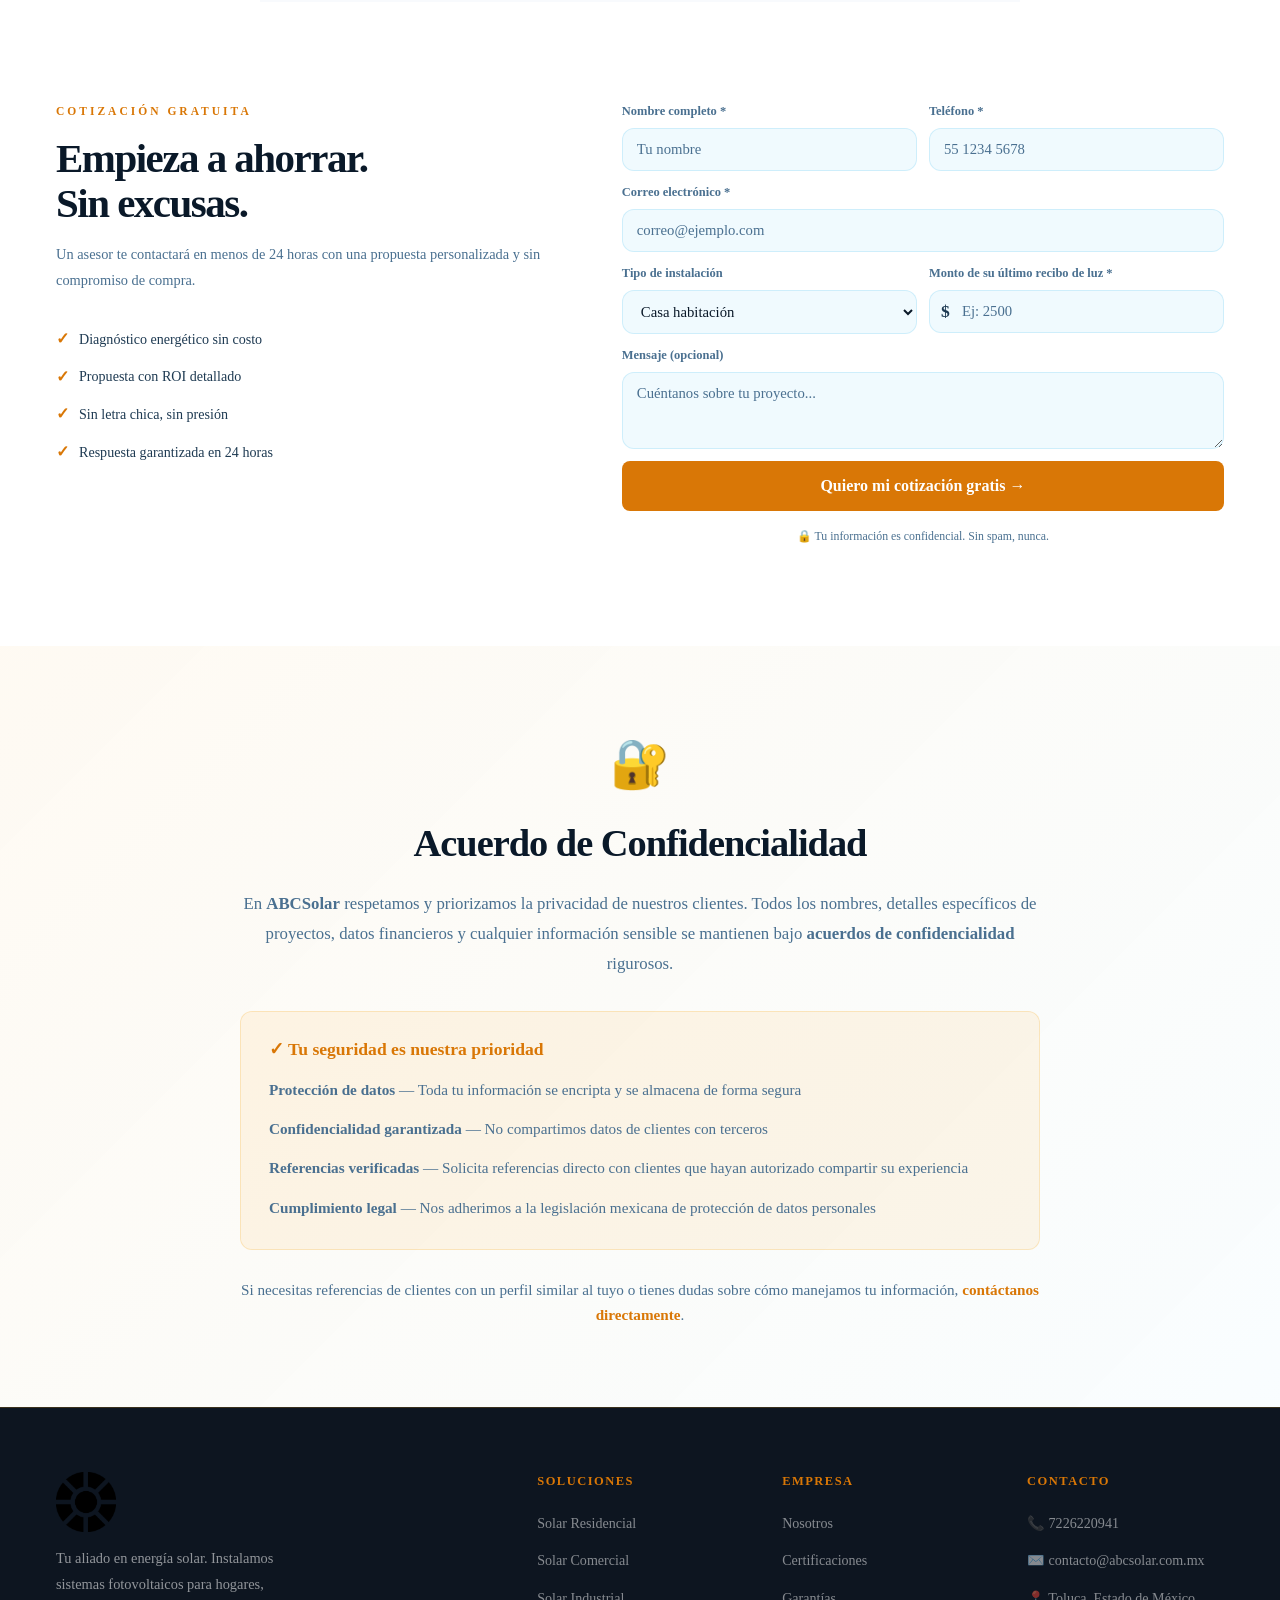
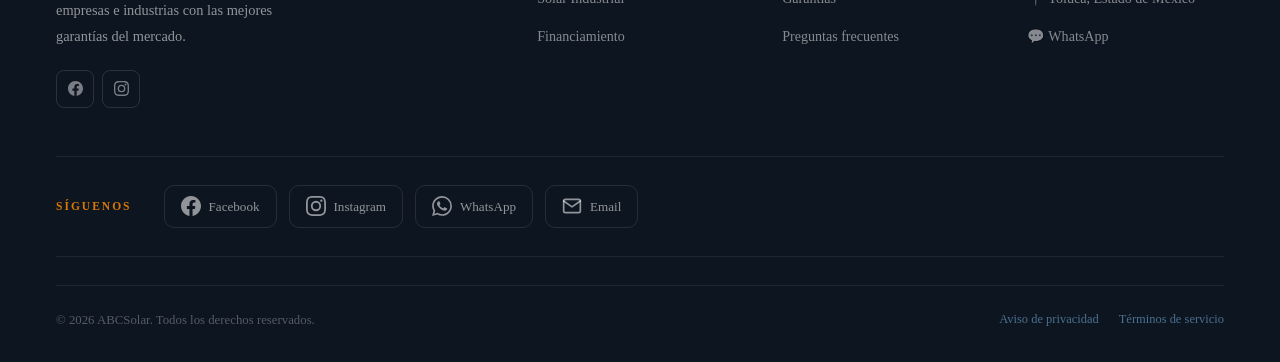
==== commit 6e9fa63f: "Add files via upload" ====
--- a/index.html
+++ b/index.html
@@ -1,1233 +1,1083 @@
-<!DOCTYPE html>
-<html lang="es" data-theme="dark">
-<head>
-  <meta charset="UTF-8">
-  <meta name="viewport" content="width=device-width, initial-scale=1.0">
-  <meta http-equiv="X-UA-Compatible" content="ie=edge">
-  <title>ABCSolar — Energía Solar | Hogar · Empresa · Industria</title>
-  <meta name="description" content="Instalamos sistemas fotovoltaicos para hogares, empresas e industrias en México. Ahorra hasta 100% en tu recibo de CFE. +500 instalaciones, 25 años de garantía. Certificados FIDE y CONOCER.">
-
-  <!-- Preconnect to Google Fonts -->
-  <link rel="preconnect" href="https://fonts.googleapis.com">
-  <link rel="preconnect" href="https://fonts.gstatic.com" crossorigin>
-  <link href="https://fonts.googleapis.com/css2?family=Merriweather:wght@400;700;900&family=Playfair+Display:wght@700;800;900&display=swap" rel="stylesheet">
-
-  <!-- Stylesheets (Modular CSS) -->
-  <link rel="stylesheet" href="assets/css/tokens.css">
-  <link rel="stylesheet" href="assets/css/base.css">
-  <link rel="stylesheet" href="assets/css/components.css">
-  <link rel="stylesheet" href="assets/css/animations.css">
-  <link rel="stylesheet" href="assets/css/sections.css">
-  <link rel="stylesheet" href="assets/css/responsive.css">
-
-  <!-- Security: Content Security Policy -->
-  <meta http-equiv="Content-Security-Policy" content="default-src 'self'; script-src 'self' 'unsafe-inline'; style-src 'self' https://fonts.googleapis.com 'unsafe-inline'; img-src 'self' data: https:; font-src 'self' https://fonts.gstatic.com; connect-src 'self' https:; frame-src https://www.youtube.com;">
-  <meta http-equiv="X-Content-Type-Options" content="nosniff">
-  <meta name="referrer" content="strict-origin-when-cross-origin">
-
-  <!-- Favicon -->
-  <link rel="icon" type="image/svg+xml" href="public/favicon.svg">
-</head>
-<body>
-
-<!-- MOBILE MENU -->
-<div class="mob-menu" id="mobMenu">
-  <div class="mob-header">
-    <img src="public/logo-abc-full.png" alt="ABCSolar" style="height:40px;width:auto;object-fit:contain;filter:none;">
-    <button class="mob-close" onclick="closeMob()" aria-label="Cerrar menú">✕</button>
-  </div>
-  <a href="#beneficios" onclick="closeMob()">Beneficios</a>
-  <a href="#para-quien" onclick="closeMob()">Soluciones</a>
-  <a href="#calculadora" onclick="closeMob()">Calcula tu ahorro</a>
-  
-  <a href="#clientes" onclick="closeMob()">Clientes</a>
-  <a href="#testimonios" onclick="closeMob()">Testimonios</a>
-  <a href="#contacto" onclick="closeMob()" class="mob-cta">Cotización Gratis →</a>
-</div>
-
-<!-- NAV -->
-<nav id="nav">
-  <a href="#hero" class="nav-logo"><img src="public/logo-abc-full.png" id="navLogo" alt="ABCSolar"></a>
-  <ul class="nav-links">
-    <li><a href="#beneficios">Beneficios</a></li>
-    <li><a href="#calculadora">Calcula tu ahorro</a></li>
-    <li><a href="#para-quien">Soluciones</a></li>
-    
-    <li><a href="#testimonios">Testimonios</a></li>
-  </ul>
-  <div class="nav-r">
-    <button class="theme-btn" id="themeBtn" onclick="toggleTheme()" title="Cambiar modo" aria-label="Cambiar modo de color">🌙</button>
-    <a href="#contacto" class="btn-cta">Cotización Gratis</a>
-    <div class="ham" onclick="openMob()" role="button" tabindex="0" aria-label="Abrir menú de navegación" onkeydown="if(event.key==='Enter')openMob()"><span></span><span></span><span></span></div>
-  </div>
-</nav>
-
-<!-- ══ HERO ══ -->
-<section id="hero">
-  <div class="hero-bg"></div>
-  <div class="hero-grid-lines"></div>
-
-  <div class="hero-left">
-    <div class="hero-badge"><div class="dot-pulse"></div>FIDE Reg. 1845SFV · +10 años instalando</div>
-    <div class="hero-rating">
-      <div class="rating-stars">
-        <svg width="14" height="14" viewBox="0 0 24 24" fill="var(--sun)"><polygon points="12 2 15.09 8.26 22 9.27 17 14.14 18.18 21.02 12 17.77 5.82 21.02 7 14.14 2 9.27 8.91 8.26 12 2"/></svg>
-        <svg width="14" height="14" viewBox="0 0 24 24" fill="var(--sun)"><polygon points="12 2 15.09 8.26 22 9.27 17 14.14 18.18 21.02 12 17.77 5.82 21.02 7 14.14 2 9.27 8.91 8.26 12 2"/></svg>
-        <svg width="14" height="14" viewBox="0 0 24 24" fill="var(--sun)"><polygon points="12 2 15.09 8.26 22 9.27 17 14.14 18.18 21.02 12 17.77 5.82 21.02 7 14.14 2 9.27 8.91 8.26 12 2"/></svg>
-        <svg width="14" height="14" viewBox="0 0 24 24" fill="var(--sun)"><polygon points="12 2 15.09 8.26 22 9.27 17 14.14 18.18 21.02 12 17.77 5.82 21.02 7 14.14 2 9.27 8.91 8.26 12 2"/></svg>
-        <svg width="14" height="14" viewBox="0 0 24 24" fill="var(--sun)"><polygon points="12 2 15.09 8.26 22 9.27 17 14.14 18.18 21.02 12 17.77 5.82 21.02 7 14.14 2 9.27 8.91 8.26 12 2"/></svg>
-      </div>
-      <span class="rating-text"><strong>4.9 / 5</strong> · 98% de clientes satisfechos</span>
-    </div>
-    <h1 class="hero-title">
-      El sol ya<br>
-      <span class="line2">trabaja para ti.</span>
-      <span class="line3">¿Y tú lo sabes?</span>
-    </h1>
-    <p class="hero-desc">
-      Instalamos sistemas fotovoltaicos para hogares, empresas e industrias.
-      Ahorro hasta del <strong>90 al 95%</strong> en tu recibo de CFE desde el primer mes,
-      con garantía real de 25 años y servicio post-venta activo.
-    </p>
-    <div class="hero-btns">
-      <a href="#contacto" class="btn-primary">Quiero cotización gratis →</a>
-      <a href="#calculadora" class="btn-outline">Calcular mi ahorro</a>
-    </div>
-    <div class="scroll-arrow" onclick="document.getElementById('numbers').scrollIntoView({behavior:'smooth'})">
-      <svg width="18" height="18" viewBox="0 0 24 24" fill="none" stroke="currentColor" stroke-width="2" stroke-linecap="round" stroke-linejoin="round"><path d="M12 5v14m0 0-7-7m7 7 7-7"/></svg>
-      Ver cómo funciona
-    </div>
-    <div class="hero-stats stg">
-      <div class="stat-box">
-        <div class="stat-n"><span class="count-up" data-target="500">0</span>+</div>
-        <div class="stat-l">Instalaciones realizadas</div>
-      </div>
-      <div class="stat-box">
-        <div class="stat-n"><span class="count-up" data-target="10">0</span>+</div>
-        <div class="stat-l">Años de experiencia</div>
-      </div>
-      <div class="stat-box">
-        <div class="stat-n"><span class="count-up" data-target="25">0</span></div>
-        <div class="stat-l">Años de garantía</div>
-      </div>
-      <div class="stat-box">
-        <div class="stat-n"><span class="count-up" data-target="98">0</span>%</div>
-        <div class="stat-l">Clientes satisfechos</div>
-      </div>
-    </div>
-  </div>
-
-  <div class="hero-right">
-    <div class="hero-mosaic">
-      <div class="mosaic-img tall">
-        <img src="assets/images/projects/proyecto-panoramica-industrial.jpg" alt="Panorámica industrial" loading="eager" style="object-position: center 40%;">
-        <div class="mosaic-overlay"></div>
-        <div class="mosaic-tag">Industrial</div>
-      </div>
-      <div class="mosaic-img">
-        <img src="assets/images/projects/proyecto-tecnico-abcsolar.jpg" alt="Técnico ABCSolar en instalación" loading="eager" style="object-position: center top;">
-        <div class="mosaic-overlay"></div>
-        <div class="mosaic-tag">Residencial</div>
-      </div>
-      <div class="mosaic-img">
-        <img src="assets/images/projects/proyecto-arbol-solar.jpg" alt="Árbol solar" loading="eager" style="object-position: center top;">
-        <div class="mosaic-overlay"></div>
-        <div class="mosaic-tag">Innovación</div>
-      </div>
-      <div class="mosaic-img span2">
-        <img src="assets/images/projects/proyecto-comercial-pergola.jpg" alt="Pérgola solar comercial" loading="eager" style="object-position: center 30%;">
-        <div class="mosaic-overlay"></div>
-        <div class="mosaic-tag">Comercial</div>
-      </div>
-    </div>
-  </div>
-</section>
-
-<!-- RIBBON -->
-<div class="ribbon">
-  ⚡ <strong>Oferta del mes:</strong>&nbsp; Cotiza ahora y obtén diagnóstico energético gratuito + asesoría sin costo.
-</div>
-
-<!-- ══ NÚMEROS ══ -->
-<section id="numbers" style="padding:56px">
-  <div class="numbers-grid stg">
-    <div class="num-item">
-      <div class="num-val"><span class="count-up" data-target="500">0</span>+</div>
-      <div class="num-label">Proyectos instalados</div>
-    </div>
-    <div class="num-item">
-      <div class="num-val"><span class="count-up" data-target="12">0</span>M+</div>
-      <div class="num-label">kWh generados al año</div>
-    </div>
-    <div class="num-item">
-      <div class="num-val"><span class="count-up" data-target="7">0</span>K+</div>
-      <div class="num-label">Toneladas CO₂ evitadas</div>
-    </div>
-    <div class="num-item">
-      <div class="num-val"><span class="count-up" data-target="98">0</span>%</div>
-      <div class="num-label">Satisfacción de clientes</div>
-    </div>
-  </div>
-</section>
-
-<!-- ══ BENEFICIOS BENTO ══ -->
-<section id="beneficios">
-  <div class="s-tag">Por qué elegirnos</div>
-  <h2 class="s-title reveal">Lo que ABCSolar<br>te garantiza</h2>
-  <div class="bento stg">
-    <!-- Featured: garantía 25 años - columna izquierda, fila doble -->
-    <div class="bento-card featured">
-      <div class="bc-num">25</div>
-      <div class="bc-title">Años de garantía en paneles</div>
-      <p class="bc-text">Trabajamos solo con fabricantes de primer nivel. Garantía de producción de 25 años y 10 años en sistema completo. Si rinde menos, el fabricante responde.</p>
-      <div style="display:flex;flex-direction:column;gap:10px;margin-top:16px;padding-top:16px;border-top:1px solid var(--bdr)">
-        <div style="display:flex;align-items:center;gap:10px;font-size:.85rem;color:var(--t1)"><span style="color:var(--sun);font-weight:700">✓</span> Garantía de potencia 25 años</div>
-        <div style="display:flex;align-items:center;gap:10px;font-size:.85rem;color:var(--t1)"><span style="color:var(--sun);font-weight:700">✓</span> Garantía de producto 10 años</div>
-        <div style="display:flex;align-items:center;gap:10px;font-size:.85rem;color:var(--t1)"><span style="color:var(--sun);font-weight:700">✓</span> Inversores con 5–10 años garantía</div>
-        <div style="display:flex;align-items:center;gap:10px;font-size:.85rem;color:var(--t1)"><span style="color:var(--sun);font-weight:700">✓</span> Mano de obra: 1 año garantía</div>
-      </div>
-    </div>
-    <!-- Fila 1: columnas 2 y 3 -->
-    <div class="bento-card">
-      <div class="bc-header"><div class="bc-icon"><svg viewBox="0 0 24 24" fill="none" stroke="currentColor" stroke-width="2" stroke-linecap="round" stroke-linejoin="round"><line x1="12" y1="1" x2="12" y2="23"/><path d="M17 5H9.5a3.5 3.5 0 0 0 0 7h5a3.5 3.5 0 0 1 0 7H6"/></svg></div><div class="bc-title">Ahorro desde el primer mes</div></div>
-      <p class="bc-text">Reducciones de 90 al 95% en tu recibo de CFE desde que tu sistema entra en operación.</p>
-    </div>
-    <div class="bento-card">
-      <div class="bc-header"><div class="bc-icon"><svg viewBox="0 0 24 24" fill="none" stroke="currentColor" stroke-width="2" stroke-linecap="round" stroke-linejoin="round"><path d="M14.7 6.3a1 1 0 0 0 0 1.4l1.6 1.6a1 1 0 0 0 1.4 0l3.77-3.77a6 6 0 0 1-7.94 7.94l-6.91 6.91a2.12 2.12 0 0 1-3-3l6.91-6.91a6 6 0 0 1 7.94-7.94l-3.76 3.76z"/></svg></div><div class="bc-title">Post-venta activo</div></div>
-      <p class="bc-text">No te dejamos solo después de instalar. Mantenimiento preventivo y correctivo disponible siempre.</p>
-    </div>
-    <!-- Fila 2: columnas 2 y 3 (wide) -->
-    <div class="bento-card wide">
-      <div class="wide-grid">
-        <div class="wide-item">
-          <div class="bc-header"><div class="bc-icon"><svg viewBox="0 0 24 24" fill="none" stroke="currentColor" stroke-width="2" stroke-linecap="round" stroke-linejoin="round"><path d="M16 4h2a2 2 0 0 1 2 2v14a2 2 0 0 1-2 2H6a2 2 0 0 1-2-2V6a2 2 0 0 1 2-2h2"/><rect x="8" y="2" width="8" height="4" rx="1"/><path d="m9 14 2 2 4-4"/></svg></div><div class="bc-title">Trámites con CFE incluidos</div></div>
-          <p class="bc-text">Interconexión, permisos municipales y gestión de CFE — todo lo manejamos nosotros. Tú solo esperas resultados.</p>
-        </div>
-        <div class="wide-item">
-          <div class="bc-header"><div class="bc-icon"><svg viewBox="0 0 24 24" fill="none" stroke="currentColor" stroke-width="2" stroke-linecap="round" stroke-linejoin="round"><polyline points="23 6 13.5 15.5 8.5 10.5 1 18"/><polyline points="17 6 23 6 23 12"/></svg></div><div class="bc-title">ROI hasta 5 años en residencial</div></div>
-          <p class="bc-text">Nuestros proyectos residenciales recuperan inversión en 2.5–5 años promedio. De ahí en adelante, todo es ganancia pura.</p>
-        </div>
-      </div>
-    </div>
-    <!-- Fila 3: las 3 columnas -->
-    <div class="bento-card">
-      <div class="bc-header"><div class="bc-icon"><svg viewBox="0 0 24 24" fill="none" stroke="currentColor" stroke-width="2" stroke-linecap="round" stroke-linejoin="round"><path d="M20.59 13.41l-7.17 7.17a2 2 0 0 1-2.83 0L2 12V2h10l8.59 8.59a2 2 0 0 1 0 2.82z"/><line x1="7" y1="7" x2="7.01" y2="7"/></svg></div><div class="bc-title">Precio transparente</div></div>
-      <p class="bc-text">Sin letra chica. Propuesta detallada con costo, ROI y tiempo de recuperación antes de firmar nada.</p>
-    </div>
-    <div class="bento-card">
-      <div class="bc-header"><div class="bc-icon"><svg viewBox="0 0 24 24" fill="none" stroke="currentColor" stroke-width="2" stroke-linecap="round" stroke-linejoin="round"><path d="M12 22s8-4 8-10V5l-8-3-8 3v7c0 6 8 10 8 10z"/></svg></div><div class="bc-title">Instalación certificada</div></div>
-      <p class="bc-text">Todos nuestros técnicos cuentan con certificaciones CONOCER vigentes y más de 3 años en campo.</p>
-    </div>
-  </div>
-</section>
-
-<!-- ══ BRAND LOGOS STRIP ══ -->
-<div class="logos-strip">
-  <div class="logos-label">Trabajamos con fabricantes de primer nivel</div>
-  <div class="logos-track">
-    <div class="brand-logo"><div class="bl-dot"></div><span>TRINA SOLAR</span></div>
-    <div class="brand-logo"><div class="bl-dot"></div><span>RENESOLA</span></div>
-    <div class="brand-logo"><div class="bl-dot"></div><span>LONGI SOLAR</span></div>
-    <div class="brand-logo"><div class="bl-dot"></div><span>HOYMILES</span></div>
-    <div class="brand-logo"><div class="bl-dot"></div><span>HUAWEI</span></div>
-    <div class="brand-logo"><div class="bl-dot"></div><span>GROWATT</span></div>
-    <div class="brand-logo"><div class="bl-dot"></div><span>SMA</span></div>
-    <div class="brand-logo"><div class="bl-dot"></div><span>FRONIUS</span></div>
-  </div>
-</div>
-
-<!-- ══ VIDEO CTA ══ -->
-<section id="video-cta" style="padding:0;overflow:hidden">
-  <div class="video-hero" style="background-image:url('https://images.unsplash.com/photo-1509391366360-2e959784a276?w=1600&q=85');background-size:cover;background-position:center 30%">
-    <div style="position:absolute;inset:0;background:linear-gradient(135deg,rgba(4,8,15,.78) 0%,rgba(4,8,15,.55) 50%,rgba(245,158,11,.06) 100%)"></div>
-    <div style="position:relative;z-index:1;text-align:center;padding:100px 56px;max-width:720px;margin:0 auto">
-      <div class="s-tag" style="text-align:center;display:flex;align-items:center;justify-content:center;gap:8px;margin-bottom:20px">
-        <svg width="14" height="14" viewBox="0 0 24 24" fill="none" stroke="currentColor" stroke-width="2" stroke-linecap="round"><polygon points="5 3 19 12 5 21 5 3" fill="currentColor"/></svg>
-        Nuestro proceso
-      </div>
-      <h2 style="font-family:'Playfair Display',serif;font-size:clamp(2rem,3.8vw,3.4rem);font-weight:900;color:#fff;letter-spacing:-1.5px;margin-bottom:20px;line-height:1.05">
-        De cero a <span style="color:var(--sun)">100% solar</span><br>en menos de 30 días*
-      </h2>
-      <p style="color:rgba(255,255,255,.72);font-size:1rem;line-height:1.85;margin-bottom:44px;max-width:520px;margin-left:auto;margin-right:auto">
-        Diagnóstico, diseño, instalación e interconexión con CFE. Todo con nuestro equipo certificado — sin complicaciones para ti.
-      </p>
-      <button class="video-play-btn" onclick="openVideoModal()">
-        <div class="play-ring">
-          <svg width="22" height="22" viewBox="0 0 24 24" fill="white"><polygon points="6 3 20 12 6 21 6 3"/></svg>
-        </div>
-        <span>Ver cómo lo hacemos</span>
-      </button>
-      <div style="display:flex;gap:32px;justify-content:center;margin-top:48px;flex-wrap:wrap">
-        <div style="text-align:center">
-          <div style="font-family:'Playfair Display',serif;font-size:1.8rem;font-weight:900;color:var(--sun)">30 días</div>
-          <div style="font-size:.75rem;color:rgba(255,255,255,.6);margin-top:3px">*Tiempos sujetos a variación sin previo aviso por trámites con CFE</div>
-        </div>
-        <div style="width:1px;background:rgba(255,255,255,.15)"></div>
-        <div style="text-align:center">
-          <div style="font-family:'Playfair Display',serif;font-size:1.8rem;font-weight:900;color:var(--sun)">0 trámites</div>
-          <div style="font-size:.75rem;color:rgba(255,255,255,.6);margin-top:3px">Tú no haces nada</div>
-        </div>
-        <div style="width:1px;background:rgba(255,255,255,.15)"></div>
-        <div style="text-align:center">
-          <div style="font-family:'Playfair Display',serif;font-size:1.8rem;font-weight:900;color:var(--sun)">100%</div>
-          <div style="font-size:.75rem;color:rgba(255,255,255,.6);margin-top:3px">Llave en mano</div>
-        </div>
-      </div>
-    </div>
-  </div>
-</section>
-
-<!-- VIDEO MODAL -->
-<div id="videoModal" style="display:none;position:fixed;inset:0;background:rgba(0,0,0,0.92);z-index:1000;align-items:center;justify-content:center;">
-  <div style="position:relative;width:90vw;max-width:960px;border-radius:16px;overflow:hidden;box-shadow:0 30px 80px rgba(0,0,0,0.6);">
-    <button onclick="closeVideoModal()" style="position:absolute;top:14px;right:14px;background:rgba(255,255,255,0.15);border:none;color:white;width:42px;height:42px;border-radius:50%;cursor:pointer;font-size:18px;z-index:10;" onmouseover="this.style.background='rgba(255,255,255,0.3)'" onmouseout="this.style.background='rgba(255,255,255,0.15)'">✕</button>
-    <div style="position:relative;padding-bottom:56.25%;height:0;background:#000;">
-      <iframe id="ytPlayer" src="" title="ABCSolar — Video promocional" frameborder="0" allow="accelerometer; autoplay; clipboard-write; encrypted-media; gyroscope; picture-in-picture; web-share" allowfullscreen style="position:absolute;inset:0;width:100%;height:100%;border:none;"></iframe>
-    </div>
-  </div>
-</div>
-
-<!-- ══ IMAGE BREAK 1 ══ -->
-<div class="img-break">
-  <img id="pb1" loading="lazy" src="assets/images/projects/proyecto-comercial-blanco.jpg" alt="Instalación comercial moderna" style="object-position: center 50%;">
-  <div class="img-break-overlay">
-    <div class="img-break-title">Más de <span>500 instalaciones</span><br>en 8 estados mexicanos</div>
-    <a href="#contacto" class="btn-primary" style="font-size:.9rem;padding:13px 28px">Únete a nuestros clientes →</a>
-  </div>
-</div>
-
-<!-- ══ PARA QUIÉN ══ -->
-<section id="para-quien">
-  <div class="s-tag">Soluciones</div>
-  <h2 class="s-title reveal">Solar para cada<br>tipo de cliente</h2>
-  <div class="tabs stg">
-    <button class="tab-btn active" onclick="setTab(0)"><svg viewBox="0 0 24 24" fill="none" stroke="currentColor" stroke-width="2" stroke-linecap="round" stroke-linejoin="round" width="16" height="16"><path d="m3 9 9-7 9 7v11a2 2 0 0 1-2 2H5a2 2 0 0 1-2-2z"/><polyline points="9 22 9 12 15 12 15 22"/></svg> Residencial</button>
-    <button class="tab-btn" onclick="setTab(1)"><svg viewBox="0 0 24 24" fill="none" stroke="currentColor" stroke-width="2" stroke-linecap="round" stroke-linejoin="round" width="16" height="16"><rect x="2" y="3" width="20" height="14" rx="2"/><path d="M8 21h8"/><path d="M12 17v4"/></svg> Comercial</button>
-    <button class="tab-btn" onclick="setTab(2)"><svg viewBox="0 0 24 24" fill="none" stroke="currentColor" stroke-width="2" stroke-linecap="round" stroke-linejoin="round" width="16" height="16"><path d="M2 20V8l7-5v5l7-5v5l5-3v10z"/></svg> Industrial</button>
-  </div>
-  <div class="tab-content active" id="tab0">
-    <div class="tab-img"><img loading="lazy" src="assets/images/projects/proyecto-techo-1.jpg" alt="Instalación residencial en techo"></div>
-    <div class="tab-info">
-      <div class="tab-type">Residencial</div>
-      <div class="tab-title">Ahorro inmediato en tu recibo de luz</div>
-      <p class="tab-desc">Para hogares que quieren independencia energética real. Nuestros sistemas residenciales están dimensionados para cubrir hasta el 100% del consumo familiar, generando ahorro inmediato una vez activado.</p>
-      <ul class="tab-list">
-        <li>Sistemas desde 3 kWp, instalación en 1–3 días</li>
-        <li>Reducción de 90–95% en recibo mensual (ahorro inmediato al activar)</li>
-        <li>Ideal para tarifas DAC — sal del ciclo de alto consumo</li>
-        <li>Financiamiento disponible: paga menos de lo que ahorras</li>
-        <li>Monitoreo remoto de generación en tiempo real</li>
-      </ul>
-    </div>
-  </div>
-  <div class="tab-content" id="tab1">
-    <div class="tab-img"><img loading="lazy" src="assets/images/projects/proyecto-comercial-pergola.jpg" alt="Pérgola solar comercial" style="object-position: center 30%;"></div>
-    <div class="tab-info">
-      <div class="tab-type">Comercial</div>
-      <div class="tab-title">Reduce costos operativos de tu empresa</div>
-      <p class="tab-desc">Para negocios en tarifa PDBT o GDBT. El solar comercial ofrece el mejor ROI del mercado y es deducible fiscalmente al 100% en México.</p>
-      <ul class="tab-list">
-        <li>Deduce el 100% de la inversión en tu declaración fiscal</li>
-        <li>ROI promedio: 2–3.5 años en proyectos comerciales</li>
-        <li>Sistemas de 10 kWp a 100 kWp</li>
-        <li>Monitoreo inteligente de demanda y generación</li>
-        <li>Reducción inmediata en tarifa PDBT (~$4/kWh)</li>
-      </ul>
-    </div>
-  </div>
-  <div class="tab-content" id="tab2">
-    <div class="tab-img"><img loading="lazy" src="assets/images/projects/proyecto-instalacion-1.jpg" alt="Instalación industrial"></div>
-    <div class="tab-info">
-      <div class="tab-type">Industrial</div>
-      <div class="tab-title">Ahorra millones en energía industrial</div>
-      <p class="tab-desc">Para industrias en tarifas GDMTO o GDMTH. Un sistema bien diseñado puede eliminar el consumo en horas punta y reducir dramáticamente la demanda contratada.</p>
-      <ul class="tab-list">
-        <li>Sistemas desde 100 kWp hasta varios MW</li>
-        <li>Ingeniería especializada en media y alta tensión</li>
-        <li>Elimina consumo en horario punta (tarifa GDMTH)</li>
-        <li>Proyecto llave en mano — permisos, instalación y seguimiento</li>
-        <li>Ahorro significativo en consumo mensual</li>
-      </ul>
-    </div>
-  </div>
-</section>
-
-<!-- ══ PROCESO (5 pasos) ══ -->
-<section id="proceso">
-  <div class="s-tag">Cómo funciona</div>
-  <h2 class="s-title reveal">De cero a solar<br>en 5 pasos</h2>
-  <div class="proceso-track stg">
-    <div class="step-card">
-      <div class="step-num">01</div>
-      <div class="step-icon"><svg viewBox="0 0 24 24" fill="none" stroke="currentColor" stroke-width="2" stroke-linecap="round" stroke-linejoin="round"><circle cx="11" cy="11" r="8"/><line x1="21" y1="21" x2="16.65" y2="16.65"/></svg></div>
-      <div class="step-title">Diagnóstico gratuito</div>
-      <p class="step-text">Analizamos tus últimos recibos de CFE, evaluamos tu espacio disponible y te decimos exactamente qué sistema necesitas.</p>
-      <div class="step-arrow">→</div>
-    </div>
-    <div class="step-card">
-      <div class="step-num">02</div>
-      <div class="step-icon"><svg viewBox="0 0 24 24" fill="none" stroke="currentColor" stroke-width="2" stroke-linecap="round" stroke-linejoin="round"><line x1="18" y1="20" x2="18" y2="10"/><line x1="12" y1="20" x2="12" y2="4"/><line x1="6" y1="20" x2="6" y2="14"/></svg></div>
-      <div class="step-title">Propuesta a medida</div>
-      <p class="step-text">Te presentamos una propuesta personalizada con capacidad, costo total, ROI exacto y tiempo de recuperación — sin compromisos.</p>
-      <div class="step-arrow">→</div>
-    </div>
-    <div class="step-card">
-      <div class="step-num">03</div>
-      <div class="step-icon"><svg viewBox="0 0 24 24" fill="none" stroke="currentColor" stroke-width="2" stroke-linecap="round" stroke-linejoin="round"><path d="M14.7 6.3a1 1 0 0 0 0 1.4l1.6 1.6a1 1 0 0 0 1.4 0l3.77-3.77a6 6 0 0 1-7.94 7.94l-6.91 6.91a2.12 2.12 0 0 1-3-3l6.91-6.91a6 6 0 0 1 7.94-7.94l-3.76 3.76z"/></svg></div>
-      <div class="step-title">Instalación certificada</div>
-      <p class="step-text">Nuestros técnicos instalan tu sistema con todos los permisos en regla. Instalación limpia, segura y en el menor tiempo posible.</p>
-      <div class="step-arrow">→</div>
-    </div>
-    <div class="step-card">
-      <div class="step-num">04</div>
-      <div class="step-icon"><svg viewBox="0 0 24 24" fill="none" stroke="currentColor" stroke-width="2" stroke-linecap="round" stroke-linejoin="round"><path d="M16 4h2a2 2 0 0 1 2 2v14a2 2 0 0 1-2 2H6a2 2 0 0 1-2-2V6a2 2 0 0 1 2-2h2"/><rect x="8" y="2" width="8" height="4" rx="1"/><path d="m9 14 2 2 4-4"/></svg></div>
-      <div class="step-title">Trámites con CFE</div>
-      <p class="step-text">Gestionamos el contrato de interconexión con CFE para que empieces a exportar energía y acumular créditos en tu factura.</p>
-      <div class="step-arrow">→</div>
-    </div>
-    <div class="step-card">
-      <div class="step-num">05</div>
-      <div class="step-icon"><svg viewBox="0 0 24 24" fill="none" stroke="currentColor" stroke-width="2" stroke-linecap="round" stroke-linejoin="round"><path d="M2 12s3-7 10-7 10 7 10 7-3 7-10 7-10-7-10-7Z"/><circle cx="12" cy="12" r="3"/></svg></div>
-      <div class="step-title">¡Empieza a ahorrar!</div>
-      <p class="step-text">Desde el primer mes de operación verás el cambio en tu recibo. Y nuestro equipo de post-venta estará siempre disponible para ti.</p>
-      <div class="step-arrow">✓</div>
-    </div>
-  </div>
-
-  <!-- VIDEO CTA -->
-  <div style="margin-top: 60px; text-align: center;">
-    <button onclick="openVideoModal()" class="btn-primary" style="padding: 14px 32px; font-size: 1rem;">▶ Ver cómo lo hacemos</button>
-  </div>
-
-</section>
-<section id="calculadora">
-  <div class="s-tag">Simulador de ahorro</div>
-  <h2 class="s-title reveal">¿Cuánto puedes<br><span style="color:var(--sun)">ahorrar</span> con solar?</h2>
-  <p class="s-sub reveal">Ingresa tu consumo y calcula tu ahorro, los requerimientos del sistema y el impacto ambiental. Tarifas CFE 2025 actualizadas.</p>
-  <div class="calc-layout">
-    <div class="calc-box reveal-l">
-      <div class="cfield">
-        <label>Monto mensual en tu recibo de luz (MXN)</label>
-        <input type="number" id="recibo" placeholder="Escribe el total de tu último recibo" value="2500" oninput="calcular()">
-      </div>
-      <div class="cfield">
-        <label>Tipo de inmueble <span style="color:var(--sun);font-size:.72rem;">(tarifa CFE de referencia)</span></label>
-        <select id="tipo" onchange="calcular()">
-          <option value="residencial">🏠 Casa habitación — Tarifa 1 / DAC (~$1.00–$5.50/kWh)</option>
-          <option value="comercial_pdbt">🏪 Negocio pequeño/mediano — PDBT (~$4.00/kWh)</option>
-          <option value="comercial_gdbt">🏢 Empresa grande (>25 kW) — GDBT (~$4.20/kWh)</option>
-          <option value="industrial_gdmto">🏭 Industrial media tensión — GDMTO (~$3.20/kWh)</option>
-          <option value="industrial_gdmth">⚡ Industrial horaria — GDMTH (punta ~$5.20/kWh)</option>
-        </select>
-        <div class="tariff-note" id="tariff-note"></div>
-      </div>
-      <div class="cfield">
-        <label>Porcentaje de ahorro objetivo: <strong id="pct-lbl" style="color:var(--sun)">80%</strong></label>
-        <input type="range" class="range-input" id="pct" min="40" max="100" value="80" oninput="calcular()">
-      </div>
-      <div class="res-grid">
-        <div class="res-card"><div class="res-ico">💸</div><div class="res-lbl">Costo actual</div><div class="res-val" id="rc-mensual">$2,500</div><div class="res-sub" id="rc-anual">$30,000/año</div></div>
-        <div class="res-card"><div class="res-ico">🏦</div><div class="res-lbl">Ahorro estimado</div><div class="res-val" id="rc-ahorro">$2,000</div><div class="res-sub" id="rc-ahorro-a">$24,000/año</div></div>
-        <div class="res-card"><div class="res-ico">🌱</div><div class="res-lbl">Impacto ambiental</div><div class="res-val" id="rc-co2">284 kg</div><div class="res-sub" id="rc-arb">≈12.8 árboles/año</div></div>
-      </div>
-      <div class="req-panel">
-        <div class="req-title">⚡ Requerimientos del sistema solar</div>
-        <div class="req-grid">
-          <div><div class="req-item-label">Paneles necesarios</div><div class="req-item-val"><span id="r-paneles">8</span> unidades</div></div>
-          <div><div class="req-item-label">Capacidad total</div><div class="req-item-val"><span id="r-cap">4.8</span> kWp</div></div>
-          <div><div class="req-item-label">Espacio en techo</div><div class="req-item-val"><span id="r-esp">19.2</span> m²</div></div>
-          <div><div class="req-item-label">ROI estimado</div><div class="req-item-val"><span id="r-roi">3.2</span> años</div></div>
-        </div>
-      </div>
-      <a href="#contacto" class="btn-primary" style="width:100%;justify-content:center;margin-top:18px;padding:14px">Quiero mi cotización gratuita →</a>
-      <p style="font-size:.74rem;color:var(--t2);text-align:center;margin-top:10px">*Estimado orientativo. Cotización real gratuita y sin compromiso.</p>
-    </div>
-    <div class="calc-info-col reveal-r">
-      <div class="info-card"><div class="ic-icon">⚡</div><div><div class="ic-title">¿Cómo funciona la interconexión?</div><p class="ic-text">Los paneles generan electricidad de día. El excedente va a la red de CFE y genera créditos que se restan de tu factura mensual.</p></div></div>
-      <div class="info-card"><div class="ic-icon">📊</div><div><div class="ic-title">Dimensionamiento personalizado</div><p class="ic-text">El sistema ideal depende de tu consumo real, orientación del techo, espacio disponible y presupuesto. Cada proyecto es diferente.</p></div></div>
-      <div class="info-card"><div class="ic-icon">💳</div><div><div class="ic-title">Opciones de financiamiento</div><p class="ic-text">Ofrecemos créditos con pagos mensuales menores a tu ahorro actual en luz. En muchos casos, el sistema se paga solo desde el día uno.</p></div></div>
-      <div class="info-card"><div class="ic-icon">☀️</div><div><div class="ic-title">México: zona privilegiada</div><p class="ic-text">México recibe 5–6 horas pico de sol diarias en promedio — de las más altas del mundo. Esto maximiza la generación y acorta el ROI.</p></div></div>
-    </div>
-  </div>
-</section>
-
-<!-- ══ COBERTURA NACIONAL ══ -->
-<section id="cobertura" style="padding:0;overflow:hidden;position:relative;">
-
-  <!-- Imagen de fondo con overlay -->
-  <div style="position:absolute;inset:0;background-image:url('assets/images/projects/proyecto-panoramica-industrial.jpg');background-size:cover;background-position:center 40%;filter:brightness(0.18);"></div>
-
-  <!-- Líneas decorativas -->
-  <div style="position:absolute;inset:0;background:repeating-linear-gradient(90deg,rgba(245,158,11,0.03) 0px,rgba(245,158,11,0.03) 1px,transparent 1px,transparent 120px);pointer-events:none;"></div>
-
-  <div style="position:relative;z-index:1;max-width:1200px;margin:0 auto;padding:80px 56px;">
-
-    <!-- Header -->
-    <div style="display:flex;align-items:flex-end;justify-content:space-between;gap:40px;flex-wrap:wrap;margin-bottom:64px;">
-      <div>
-        <div class="s-tag" style="margin-bottom:16px;">Zonas de operación</div>
-        <h2 style="font-family:'Playfair Display',serif;font-size:clamp(2rem,3.5vw,3.2rem);font-weight:900;color:#fff;line-height:1.1;margin:0;">Presencia directa en<br><span style="color:var(--sun);">8 estados mexicanos</span></h2>
-      </div>
-      <p style="font-family:'Merriweather',serif;font-size:0.95rem;color:rgba(255,255,255,0.6);line-height:1.8;max-width:380px;margin:0;">Mismo nivel de servicio, garantía y certificación en cada región. Respuesta garantizada en menos de 48 horas.</p>
-    </div>
-
-    <!-- Estados — lista horizontal tipo timeline -->
-    <div style="display:grid;grid-template-columns:repeat(4,1fr);gap:2px;margin-bottom:64px;">
-      <div style="padding:28px 24px;border-left:3px solid var(--sun);background:rgba(245,158,11,0.06);transition:background 0.3s;" onmouseover="this.style.background='rgba(245,158,11,0.12)'" onmouseout="this.style.background='rgba(245,158,11,0.06)'">
-        <div style="font-size:1.4rem;margin-bottom:8px;">🏙️</div>
-        <div style="font-family:'Merriweather',serif;font-weight:700;color:#fff;font-size:0.95rem;">Ciudad de México</div>
-        <div style="font-family:'Merriweather',serif;font-size:0.75rem;color:rgba(255,255,255,0.45);margin-top:4px;">Zona metropolitana</div>
-      </div>
-      <div style="padding:28px 24px;border-left:3px solid var(--sun);background:rgba(245,158,11,0.06);transition:background 0.3s;" onmouseover="this.style.background='rgba(245,158,11,0.12)'" onmouseout="this.style.background='rgba(245,158,11,0.06)'">
-        <div style="font-size:1.4rem;margin-bottom:8px;">🏔️</div>
-        <div style="font-family:'Merriweather',serif;font-weight:700;color:#fff;font-size:0.95rem;">Estado de México</div>
-        <div style="font-family:'Merriweather',serif;font-size:0.75rem;color:rgba(255,255,255,0.45);margin-top:4px;">Sede principal</div>
-      </div>
-      <div style="padding:28px 24px;border-left:3px solid var(--sun);background:rgba(245,158,11,0.06);transition:background 0.3s;" onmouseover="this.style.background='rgba(245,158,11,0.12)'" onmouseout="this.style.background='rgba(245,158,11,0.06)'">
-        <div style="font-size:1.4rem;margin-bottom:8px;">🌵</div>
-        <div style="font-family:'Merriweather',serif;font-weight:700;color:#fff;font-size:0.95rem;">Guanajuato</div>
-        <div style="font-family:'Merriweather',serif;font-size:0.75rem;color:rgba(255,255,255,0.45);margin-top:4px;">Bajío industrial</div>
-      </div>
-      <div style="padding:28px 24px;border-left:3px solid var(--sun);background:rgba(245,158,11,0.06);transition:background 0.3s;" onmouseover="this.style.background='rgba(245,158,11,0.12)'" onmouseout="this.style.background='rgba(245,158,11,0.06)'">
-        <div style="font-size:1.4rem;margin-bottom:8px;">🏛️</div>
-        <div style="font-family:'Merriweather',serif;font-weight:700;color:#fff;font-size:0.95rem;">Querétaro</div>
-        <div style="font-family:'Merriweather',serif;font-size:0.75rem;color:rgba(255,255,255,0.45);margin-top:4px;">Zona tecnológica</div>
-      </div>
-      <div style="padding:28px 24px;border-left:3px solid rgba(245,158,11,0.4);background:rgba(245,158,11,0.03);transition:background 0.3s;" onmouseover="this.style.background='rgba(245,158,11,0.09)'" onmouseout="this.style.background='rgba(245,158,11,0.03)'">
-        <div style="font-size:1.4rem;margin-bottom:8px;">⛪</div>
-        <div style="font-family:'Merriweather',serif;font-weight:700;color:#fff;font-size:0.95rem;">San Luis Potosí</div>
-        <div style="font-family:'Merriweather',serif;font-size:0.75rem;color:rgba(255,255,255,0.45);margin-top:4px;">Centro norte</div>
-      </div>
-      <div style="padding:28px 24px;border-left:3px solid rgba(245,158,11,0.4);background:rgba(245,158,11,0.03);transition:background 0.3s;" onmouseover="this.style.background='rgba(245,158,11,0.09)'" onmouseout="this.style.background='rgba(245,158,11,0.03)'">
-        <div style="font-size:1.4rem;margin-bottom:8px;">🌋</div>
-        <div style="font-family:'Merriweather',serif;font-weight:700;color:#fff;font-size:0.95rem;">Puebla</div>
-        <div style="font-family:'Merriweather',serif;font-size:0.75rem;color:rgba(255,255,255,0.45);margin-top:4px;">Centro sur</div>
-      </div>
-      <div style="padding:28px 24px;border-left:3px solid rgba(245,158,11,0.4);background:rgba(245,158,11,0.03);transition:background 0.3s;" onmouseover="this.style.background='rgba(245,158,11,0.09)'" onmouseout="this.style.background='rgba(245,158,11,0.03)'">
-        <div style="font-size:1.4rem;margin-bottom:8px;">🌊</div>
-        <div style="font-family:'Merriweather',serif;font-weight:700;color:#fff;font-size:0.95rem;">Veracruz</div>
-        <div style="font-family:'Merriweather',serif;font-size:0.75rem;color:rgba(255,255,255,0.45);margin-top:4px;">Golfo de México</div>
-      </div>
-      <div style="padding:28px 24px;border-left:3px solid rgba(245,158,11,0.4);background:rgba(245,158,11,0.03);transition:background 0.3s;" onmouseover="this.style.background='rgba(245,158,11,0.09)'" onmouseout="this.style.background='rgba(245,158,11,0.03)'">
-        <div style="font-size:1.4rem;margin-bottom:8px;">🛢️</div>
-        <div style="font-family:'Merriweather',serif;font-weight:700;color:#fff;font-size:0.95rem;">Tabasco</div>
-        <div style="font-family:'Merriweather',serif;font-size:0.75rem;color:rgba(255,255,255,0.45);margin-top:4px;">Sureste</div>
-      </div>
-    </div>
-
-    <!-- Stats en línea -->
-    <div style="display:flex;align-items:center;gap:0;border-top:1px solid rgba(255,255,255,0.08);padding-top:40px;flex-wrap:wrap;">
-      <div style="flex:1;min-width:140px;padding:0 32px 0 0;border-right:1px solid rgba(255,255,255,0.08);">
-        <div style="font-family:'Playfair Display',serif;font-size:2.4rem;font-weight:900;color:var(--sun);">500+</div>
-        <div style="font-family:'Merriweather',serif;font-size:0.82rem;color:rgba(255,255,255,0.55);margin-top:4px;">Proyectos completados</div>
-      </div>
-      <div style="flex:1;min-width:140px;padding:0 32px;border-right:1px solid rgba(255,255,255,0.08);">
-        <div style="font-family:'Playfair Display',serif;font-size:2.4rem;font-weight:900;color:var(--sun);">15+</div>
-        <div style="font-family:'Merriweather',serif;font-size:0.82rem;color:rgba(255,255,255,0.55);margin-top:4px;">Años de experiencia</div>
-      </div>
-      <div style="flex:1;min-width:140px;padding:0 32px;border-right:1px solid rgba(255,255,255,0.08);">
-        <div style="font-family:'Playfair Display',serif;font-size:2.4rem;font-weight:900;color:var(--sun);">25</div>
-        <div style="font-family:'Merriweather',serif;font-size:0.82rem;color:rgba(255,255,255,0.55);margin-top:4px;">Años de garantía</div>
-      </div>
-      <div style="flex:1;min-width:140px;padding:0 0 0 32px;">
-        <div style="font-family:'Playfair Display',serif;font-size:2.4rem;font-weight:900;color:var(--sun);">48h</div>
-        <div style="font-family:'Merriweather',serif;font-size:0.82rem;color:rgba(255,255,255,0.55);margin-top:4px;">Tiempo de respuesta</div>
-      </div>
-    </div>
-
-  </div>
-</section>
-
-<!-- ══ GALLERY PROYECTOS ══ -->
-<section id="proyectos" style="padding-bottom:0">
-  <div>
-    <div class="s-tag">Portafolio</div>
-    <h2 class="s-title reveal">Proyectos que<br>hablan por sí solos</h2>
-    <p class="s-sub reveal">Instalaciones reales con ahorros reales. Conoce algunos de nuestros proyectos destacados.</p>
-  </div>
-</section>
-<style>
-  .abc-gallery {
-    display: grid;
-    grid-template-columns: 2fr 1fr 1fr;
-    grid-template-rows: 280px 280px;
-    gap: 12px;
-    padding: 0 56px 56px;
-    max-width: 1400px;
-    margin: 0 auto;
-  }
-  .abc-gallery-item {
-    position: relative;
-    overflow: hidden;
-    border-radius: 14px;
-    cursor: pointer;
-  }
-  .abc-gallery-item img {
-    width: 100%; height: 100%;
-    object-fit: cover;
-    transition: transform 0.5s ease;
-    display: block;
-  }
-  .abc-gallery-item:hover img { transform: scale(1.07); }
-  .abc-gallery-item-overlay {
-    position: absolute;
-    inset: 0;
-    background: linear-gradient(to top, rgba(0,0,0,0.75) 0%, transparent 55%);
-    opacity: 0;
-    transition: opacity 0.4s ease;
-    display: flex;
-    flex-direction: column;
-    justify-content: flex-end;
-    padding: 22px;
-  }
-  .abc-gallery-item:hover .abc-gallery-item-overlay { opacity: 1; }
-  .abc-gallery-tag {
-    font-size: 0.7rem;
-    font-weight: 700;
-    letter-spacing: 2px;
-    text-transform: uppercase;
-    color: var(--sun);
-    margin-bottom: 6px;
-    font-family: 'Merriweather', serif;
-  }
-  .abc-gallery-title {
-    font-size: 1.05rem;
-    font-weight: 700;
-    color: #fff;
-    font-family: 'Merriweather', serif;
-    line-height: 1.3;
-  }
-  .abc-gallery-item.big { grid-row: 1 / 3; }
-  @media (max-width: 768px) {
-    .abc-gallery {
-      grid-template-columns: 1fr 1fr;
-      grid-template-rows: auto;
-      padding: 0 20px 40px;
-    }
-    .abc-gallery-item.big { grid-row: auto; }
-  }
-  @media (max-width: 480px) {
-    .abc-gallery { grid-template-columns: 1fr; }
-  }
-</style>
-
-<div class="abc-gallery">
-  <div class="abc-gallery-item big">
-    <img loading="lazy" src="assets/images/projects/proyecto-mobil-noche.jpg" alt="Instalación nocturna Mobil" style="object-position: center 30%;">
-    <div class="abc-gallery-item-overlay">
-      <div class="abc-gallery-tag">Comercial</div>
-      <div class="abc-gallery-title">Instalación comercial nocturna</div>
-    </div>
-  </div>
-  <div class="abc-gallery-item">
-    <img loading="lazy" src="assets/images/projects/proyecto-residencial-1.jpg" alt="Casa con paneles y lago">
-    <div class="abc-gallery-item-overlay">
-      <div class="abc-gallery-tag">Residencial</div>
-      <div class="abc-gallery-title">Casa premium con vista</div>
-    </div>
-  </div>
-  <div class="abc-gallery-item">
-    <img loading="lazy" src="assets/images/projects/proyecto-comercial-1.jpg" alt="Instalación comercial">
-    <div class="abc-gallery-item-overlay">
-      <div class="abc-gallery-tag">Comercial</div>
-      <div class="abc-gallery-title">Edificio comercial</div>
-    </div>
-  </div>
-  <div class="abc-gallery-item">
-    <img loading="lazy" src="assets/images/projects/proyecto-residencial-nuevo.jpg" alt="Casa residencial Toluca" style="object-position: center top;">
-    <div class="abc-gallery-item-overlay">
-      <div class="abc-gallery-tag">Residencial</div>
-      <div class="abc-gallery-title">Casa en zona urbana</div>
-    </div>
-  </div>
-  <div class="abc-gallery-item">
-    <img loading="lazy" src="assets/images/projects/proyecto-atardecer-industrial.jpg" alt="Paneles al atardecer" style="object-position: center 40%;">
-    <div class="abc-gallery-item-overlay">
-      <div class="abc-gallery-tag">Industrial</div>
-      <div class="abc-gallery-title">Gran planta industrial — Atardecer</div>
-    </div>
-  </div>
-</div>
-
-<!-- ══ IMAGE BREAK 2 ══ -->
-<div class="img-break">
-  <img loading="lazy" src="https://images.unsplash.com/photo-1473341304170-971dccb5ac1e?w=1600&q=85" alt="Técnicos instalando">
-  <div class="img-break-overlay">
-    <div class="img-break-title">Técnicos <span>certificados</span> en cada instalación</div>
-    <p style="color:rgba(255,255,255,.7);font-size:.95rem;max-width:500px;text-align:center;line-height:1.7">
-      Todo nuestro equipo tiene certificaciones CONOCER vigentes en instalación y supervisión de sistemas fotovoltaicos.
-    </p>
-  </div>
-</div>
-
-<!-- ══ SPLIT — DIFERENCIADORES + CERTS ══ -->
-<section id="diferenciadores" style="padding:0">
-  <div class="split">
-    <div class="split-img">
-      <img loading="lazy" src="https://images.unsplash.com/photo-1581092580497-e0d23cbdf1dc?w=900&q=85" alt="Técnico solar">
-      <div class="split-img-overlay"></div>
-    </div>
-    <div class="split-content">
-      <div class="s-tag">¿Por qué ABCSolar?</div>
-      <h2 class="s-title reveal" style="margin-bottom:28px">Certificados.<br>Comprometidos.<br>Confiables.</h2>
-      <div class="diff-grid" style="margin-top:0">
-        <div>
-          <div class="s-tag" style="margin-bottom:12px;margin-top:0">Certificaciones</div>
-          <div class="cert-list">
-            <div class="cert-row">
-              <div class="cert-logo-img" style="background:#fff;border-radius:8px;padding:6px;display:flex;align-items:center;justify-content:center;width:64px;height:48px;flex-shrink:0;border:1px solid var(--bdr)">
-                <img src="https://upload.wikimedia.org/wikipedia/commons/thumb/f/f9/FIDE_logo.svg/200px-FIDE_logo.svg.png" alt="FIDE" style="width:48px;height:auto;object-fit:contain" onerror="this.parentElement.innerHTML='<span style=\'font-weight:800;font-size:.75rem;color:#0057A8\'>FIDE</span>'">
-              </div>
-              <div><div class="cert-name">Empresa Confiable FIDE</div><div class="cert-desc">Reg. 1845SFV — Diseño e instalación fotovoltaica en todas las tarifas</div></div>
-            </div>
-            <div class="cert-row">
-              <div class="cert-logo-img" style="background:#fff;border-radius:8px;padding:6px;display:flex;align-items:center;justify-content:center;width:64px;height:48px;flex-shrink:0;border:1px solid var(--bdr)">
-                <img src="https://upload.wikimedia.org/wikipedia/commons/thumb/5/51/CONOCER_logo.svg/200px-CONOCER_logo.svg.png" alt="CONOCER" style="width:48px;height:auto;object-fit:contain" onerror="this.parentElement.innerHTML='<span style=\'font-weight:800;font-size:.65rem;color:#C8102E\'>CONOCER</span>'">
-              </div>
-              <div><div class="cert-name">EC0431</div><div class="cert-desc">Promoción del ahorro en sistemas energéticos de la vivienda</div></div>
-            </div>
-            <div class="cert-row">
-              <div class="cert-logo-img" style="background:#fff;border-radius:8px;padding:6px;display:flex;align-items:center;justify-content:center;width:64px;height:48px;flex-shrink:0;border:1px solid var(--bdr)">
-                <img src="https://upload.wikimedia.org/wikipedia/commons/thumb/5/51/CONOCER_logo.svg/200px-CONOCER_logo.svg.png" alt="CONOCER" style="width:48px;height:auto;object-fit:contain" onerror="this.parentElement.innerHTML='<span style=\'font-weight:800;font-size:.65rem;color:#C8102E\'>CONOCER</span>'">
-              </div>
-              <div><div class="cert-name">EC586.01</div><div class="cert-desc">Instalación de sistemas fotovoltaicos en residencia, comercio e industria</div></div>
-            </div>
-            <div class="cert-row">
-              <div class="cert-logo-img" style="background:#fff;border-radius:8px;padding:6px;display:flex;align-items:center;justify-content:center;width:64px;height:48px;flex-shrink:0;border:1px solid var(--bdr)">
-                <img src="https://upload.wikimedia.org/wikipedia/commons/thumb/5/51/CONOCER_logo.svg/200px-CONOCER_logo.svg.png" alt="CONOCER" style="width:48px;height:auto;object-fit:contain" onerror="this.parentElement.innerHTML='<span style=\'font-weight:800;font-size:.65rem;color:#C8102E\'>CONOCER</span>'">
-              </div>
-              <div><div class="cert-name">EC1181</div><div class="cert-desc">Supervisión de sistemas fotovoltaicos en residencia, comercio e industria</div></div>
-            </div>
-          </div>
-          <div class="s-tag" style="margin-top:20px;margin-bottom:10px">Miembro de</div>
-          <div class="members-grid">
-            <div class="member-card"><div class="member-icon">⭐</div><div class="member-name">AMIF</div><div class="member-sub">Asociación Mexicana de la Industria Fotovoltaica</div></div>
-            <div class="member-card"><div class="member-icon">⚡</div><div class="member-name">CPEF</div><div class="member-sub">Consejo de Profesionales en Energía Fotovoltaica</div></div>
-            <div class="member-card"><div class="member-icon">🤝</div><div class="member-name">AHK</div><div class="member-sub">Cámara Mexicano-Alemana de Comercio</div></div>
-          </div>
-        </div>
-        <div class="guarantee-panel">
-          <div class="guar-num">25</div>
-          <div class="guar-label">años de garantía en paneles</div>
-          <div class="guar-stats">
-            <div class="gs-item"><div class="gs-num">500+</div><div class="gs-label">Proyectos</div></div>
-            <div class="gs-item"><div class="gs-num">10+</div><div class="gs-label">Años</div></div>
-            <div class="gs-item"><div class="gs-num">98%</div><div class="gs-label">Satisfacción</div></div>
-          </div>
-        </div>
-      </div>
-    </div>
-  </div>
-</section>
-
-<!-- ══ CLIENTES ══ -->
-<section id="clientes">
-  <div class="s-tag clients-top">Nuestros clientes</div>
-  <h2 class="s-title reveal clients-top">Cientos de empresas<br>generan su propia energía</h2>
-  <p class="s-sub reveal clients-top" style="margin-bottom:0">Más de 500 proyectos completados en residencial, comercial e industrial. Desde PyMES locales hasta grandes corporativos confían en ABCSolar para su transición energética.</p>
-
-  <div class="clients-stats stg" style="margin-top:48px">
-    <div class="cstat"><div class="cstat-n">60%</div><div class="cstat-l">Clientes residenciales</div></div>
-    <div class="cstat"><div class="cstat-n">30%</div><div class="cstat-l">Clientes comerciales</div></div>
-    <div class="cstat"><div class="cstat-n">10%</div><div class="cstat-l">Clientes industriales</div></div>
-    <div class="cstat"><div class="cstat-n">98%</div><div class="cstat-l">Los recomendarían</div></div>
-  </div>
-</section>
-
-<!-- ══ ANTES / DESPUÉS RECIBO CFE ══ -->
-<section id="antes-despues">
-  <div class="s-tag">Resultado real</div>
-  <h2 class="s-title reveal">Así cambia tu recibo<br>de CFE con ABCSolar</h2>
-  <p class="s-sub reveal">El caso real de un cliente residencial con tarifa DAC en CDMX. Los números son reales — la diferencia es tuya.</p>
-  <div class="bill-wrap">
-    <div class="bill-card bill-antes reveal-l">
-      <div class="bill-head">
-        <div class="bill-head-icon">
-          <svg viewBox="0 0 24 24" fill="none" stroke="currentColor" stroke-width="2" stroke-linecap="round" stroke-linejoin="round"><path d="M13 2L3 14h9l-1 8 10-12h-9l1-8z"/></svg>
-        </div>
-        <div>
-          <div class="bill-head-title">Sin paneles solares</div>
-          <div class="bill-head-sub">Recibo CFE actual</div>
-        </div>
-      </div>
-      <div class="bill-body">
-        <div class="bill-amount">$5,200</div>
-        <div class="bill-period">mensual · bimestral $10,400</div>
-        <div class="bill-rows">
-          <div class="bill-row"><span>Consumo (1,200 kWh)</span><span>$4,680</span></div>
-          <div class="bill-row"><span>Cargo fijo CFE</span><span>$340</span></div>
-          <div class="bill-row"><span>IVA (16%)</span><span>$180</span></div>
-          <div class="bill-row"><span>Total mensual</span><span>$5,200</span></div>
-        </div>
-        <div style="margin-top:12px;padding:10px 12px;background:rgba(220,38,38,.08);border:1px solid rgba(220,38,38,.2);border-radius:8px;font-size:.78rem;color:#DC2626">
-          Al año pagas: <strong>$62,400</strong> — y la tarifa sube cada año.
-        </div>
-      </div>
-    </div>
-    <div class="bill-arrow-col reveal">
-      <svg viewBox="0 0 24 24" fill="none" stroke="currentColor" stroke-width="2" stroke-linecap="round" stroke-linejoin="round"><polyline points="5 12 19 12"/><polyline points="13 6 19 12 13 18"/></svg>
-      <span>CON<br>SOLAR</span>
-    </div>
-    <div class="bill-card bill-despues reveal-r">
-      <div class="bill-head">
-        <div class="bill-head-icon">
-          <svg viewBox="0 0 24 24" fill="none" stroke="currentColor" stroke-width="2" stroke-linecap="round" stroke-linejoin="round"><circle cx="12" cy="12" r="5"/><line x1="12" y1="1" x2="12" y2="3"/><line x1="12" y1="21" x2="12" y2="23"/><line x1="4.22" y1="4.22" x2="5.64" y2="5.64"/><line x1="18.36" y1="18.36" x2="19.78" y2="19.78"/><line x1="1" y1="12" x2="3" y2="12"/><line x1="21" y1="12" x2="23" y2="12"/></svg>
-        </div>
-        <div>
-          <div class="bill-head-title">Con ABCSolar instalado</div>
-          <div class="bill-head-sub">Sistema 8 kWp · $148,000 inversión</div>
-        </div>
-      </div>
-      <div class="bill-body">
-        <div class="bill-amount">$320</div>
-        <div class="bill-period">mensual · solo cargos fijos CFE</div>
-        <div class="bill-rows">
-          <div class="bill-row"><span>Energía solar generada</span><span style="color:#22C55E">1,100 kWh</span></div>
-          <div class="bill-row"><span>Energía CFE restante</span><span>100 kWh</span></div>
-          <div class="bill-row"><span>Cargo fijo CFE</span><span>$275</span></div>
-          <div class="bill-row savings"><span>Ahorro mensual</span><span>$4,880</span></div>
-        </div>
-        <div class="bill-badge">
-          <svg width="14" height="14" viewBox="0 0 24 24" fill="none" stroke="#22C55E" stroke-width="2.5" stroke-linecap="round"><polyline points="20 6 9 17 4 12"/></svg>
-          ROI en 30 meses · $58,560 ahorrados al año
-        </div>
-      </div>
-    </div>
-  </div>
-</section>
-
-<!-- ══ TESTIMONIOS ══ -->
-<section id="testimonios">
-  <div class="s-tag">Lo que dicen</div>
-  <h2 class="s-title reveal">Clientes que ya<br>están ahorrando</h2>
-  <div class="test-track stg" id="testTrack">
-    <div class="test-card">
-      <img class="test-card-img" loading="lazy" src="https://images.unsplash.com/photo-1613665813446-82a78c468a1d?w=760&q=80" alt="Proyecto residencial CDMX">
-      <div class="test-card-body">
-        <div class="stars">★★★★★</div>
-        <p class="test-text">"Mi recibo era de $4,800 mensuales. Hoy pago prácticamente $0. ABCSolar cumplió exactamente lo que prometió y el proceso fue muy sencillo."</p>
-        <div class="test-author"><div class="test-av">MR</div><div><div class="test-name">Miguel Ramírez</div><div class="test-role">Propietario residencial, CDMX</div></div></div>
-      </div>
-    </div>
-    <div class="test-card">
-      <img class="test-card-img" loading="lazy" src="https://images.unsplash.com/photo-1486325212027-8081e485255e?w=760&q=80" alt="Proyecto comercial empresa">
-      <div class="test-card-body">
-        <div class="stars">★★★★★</div>
-        <p class="test-text">"Instalamos 80 kWp en nuestra empresa y los ahorros superaron las proyecciones desde el primer bimestre. La atención fue excelente."</p>
-        <div class="test-author"><div class="test-av">LC</div><div><div class="test-name">Laura Castillo</div><div class="test-role">Directora, Grupo Castillo Comercial</div></div></div>
-      </div>
-    </div>
-    <div class="test-card">
-      <img class="test-card-img" loading="lazy" src="https://images.unsplash.com/photo-1508514177221-188b1cf16e9d?w=760&q=80" alt="Proyecto industrial nave">
-      <div class="test-card-body">
-        <div class="stars">★★★★★</div>
-        <p class="test-text">"Lo que más valoro es el acompañamiento después de la instalación. Siempre tienen alguien disponible y el sistema lleva 2 años sin un problema."</p>
-        <div class="test-author"><div class="test-av">JA</div><div><div class="test-name">Jorge Alvarado</div><div class="test-role">Gerente de planta, Industria Noreste</div></div></div>
-      </div>
-    </div>
-    <div class="test-card">
-      <img class="test-card-img" loading="lazy" src="https://images.unsplash.com/photo-1497440001374-f26997328c1b?w=760&q=80" alt="Proyecto solar campo">
-      <div class="test-card-body">
-        <div class="stars">★★★★★</div>
-        <p class="test-text">"El diagnóstico fue rápido y la propuesta muy clara. En 3 semanas ya tenía el sistema instalado y funcionando. Totalmente recomendados."</p>
-        <div class="test-author"><div class="test-av">PC</div><div><div class="test-name">Patricia Cruz</div><div class="test-role">Dueña, Restaurante La Hacienda</div></div></div>
-      </div>
-    </div>
-    <div class="test-card">
-      <img class="test-card-img" loading="lazy" src="https://images.unsplash.com/photo-1542601906990-b4d3fb778b09?w=760&q=80" alt="Paneles solares instalados">
-      <div class="test-card-body">
-        <div class="stars">★★★★★</div>
-        <p class="test-text">"Tenía miedo de que fuera complicado el trámite con CFE, pero ellos hicieron todo. Solo recibí la llamada de que ya estaba listo."</p>
-        <div class="test-author"><div class="test-av">HV</div><div><div class="test-name">Héctor Vargas</div><div class="test-role">Propietario residencial, Sonora</div></div></div>
-      </div>
-    </div>
-  </div>
-  <div class="test-nav">
-    <button onclick="scrollTest(-1)" aria-label="Testimonio anterior">←</button>
-    <button onclick="scrollTest(1)" aria-label="Siguiente testimonio">→</button>
-  </div>
-</section>
-
-<!-- ══ FAQ ══ -->
-<section id="faq">
-  <div class="s-tag">Preguntas frecuentes</div>
-  <h2 class="s-title reveal" style="text-align:center">Resolvemos<br>tus dudas</h2>
-  <div class="faq-wrap reveal">
-    <div class="faq-item"><div class="faq-q" onclick="toggleFaq(this)">¿Cuánto tiempo tarda la instalación?<div class="faq-tog">+</div></div><div class="faq-a">Residencial: 1–3 días hábiles. Comercial: 1–2 semanas. Industrial: 2–6 semanas según capacidad. Incluye gestión completa de permisos con CFE.</div></div>
-    <div class="faq-item"><div class="faq-q" onclick="toggleFaq(this)">¿Funciona en días nublados?<div class="faq-tog">+</div></div><div class="faq-a">Sí. Los paneles generan energía con luz difusa, no solo con sol directo. En días nublados la eficiencia baja un 15–25%, pero el sistema sigue produciendo. La red de CFE actúa como respaldo automático.</div></div>
-    <div class="faq-item"><div class="faq-q" onclick="toggleFaq(this)">¿Necesito hacer trámites con CFE?<div class="faq-tog">+</div></div><div class="faq-a">Nosotros nos encargamos de todo: estudio de interconexión, solicitud de contrato y seguimiento con CFE. Tú no mueves un dedo.</div></div>
-    <div class="faq-item"><div class="faq-q" onclick="toggleFaq(this)">¿Tienen opciones de financiamiento?<div class="faq-tog">+</div></div><div class="faq-a">Sí. Tenemos esquemas propios y alianzas con instituciones bancarias. En muchos casos, la mensualidad del crédito es menor al ahorro mensual, haciendo la inversión neutra o positiva desde el día uno.</div></div>
-    <div class="faq-item"><div class="faq-q" onclick="toggleFaq(this)">¿Qué pasa si la luz se va?<div class="faq-tog">+</div></div><div class="faq-a">Los sistemas interconectados a CFE se apagan automáticamente durante cortes (medida de seguridad para los trabajadores de CFE). Si necesitas respaldo durante apagones, podemos agregar un sistema de baterías.</div></div>
-    <div class="faq-item"><div class="faq-q" onclick="toggleFaq(this)">¿Cuánto mantenimiento requiere?<div class="faq-tog">+</div></div><div class="faq-a">Mínimo. Recomendamos limpieza 1–2 veces al año y revisión técnica anual. Ofrecemos planes de mantenimiento preventivo para que no te preocupes por nada.</div></div>
-  </div>
-</section>
-
-<!-- ══ CONTACTO ══ -->
-<section id="contacto">
-  <div class="contact-wrap">
-    <div class="reveal-l">
-      <div class="s-tag">Cotización gratuita</div>
-      <h2 class="contact-title">Empieza a ahorrar.<br>Sin excusas.</h2>
-      <p class="contact-sub">Un asesor te contactará en menos de 24 horas con una propuesta personalizada y sin compromiso de compra.</p>
-      <div class="check-list">
-        <div class="check-item">Diagnóstico energético sin costo</div>
-        <div class="check-item">Propuesta con ROI detallado</div>
-        <div class="check-item">Sin letra chica, sin presión</div>
-        <div class="check-item">Respuesta garantizada en 24 horas</div>
-      </div>
-    </div>
-    <div class="reveal-r">
-      <form class="form" onsubmit="submitForm(event)">
-        <div class="form-row">
-          <div class="ff"><label>Nombre completo *</label><input type="text" placeholder="Tu nombre" required></div>
-          <div class="ff"><label>Teléfono *</label><input type="tel" placeholder="55 1234 5678" required></div>
-        </div>
-        <div class="ff"><label>Correo electrónico *</label><input type="email" placeholder="correo@ejemplo.com" required></div>
-        <div class="form-row">
-          <div class="ff"><label>Tipo de instalación</label><select><option>Casa habitación</option><option>Negocio/Empresa</option><option>Industrial</option><option>Otro</option></select></div>
-          <div class="ff"><label>Monto de su último recibo de luz *</label><div style="position:relative"><span style="position:absolute;left:12px;top:50%;transform:translateY(-50%);color:var(--t1);font-weight:600;font-size:1.1rem">$</span><input type="number" id="reciboInput" placeholder="Ej: 2500" required style="padding-left:32px"></div></div>
-        </div>
-        <div class="ff"><label>Mensaje (opcional)</label><textarea rows="3" placeholder="Cuéntanos sobre tu proyecto..."></textarea></div>
-        <button type="submit" class="btn-primary" style="width:100%;justify-content:center;padding:16px;font-size:1rem" id="submitBtn">Quiero mi cotización gratis →</button>
-        <p class="form-note">🔒 Tu información es confidencial. Sin spam, nunca.</p>
-      </form>
-    </div>
-  </div>
-</section>
-
-<!-- ══ ACUERDO DE CONFIDENCIALIDAD ══ -->
-<section style="padding:80px 56px;background:linear-gradient(135deg,rgba(245,158,11,.05),rgba(56,189,248,.03))">
-  <div style="max-width:800px;margin:0 auto;text-align:center">
-    <div style="font-size:3rem;margin-bottom:20px">🔐</div>
-    <h2 class="s-title reveal" style="margin-bottom:24px">Acuerdo de Confidencialidad</h2>
-    <p style="font-size:1.05rem;color:var(--t2);line-height:1.8;margin-bottom:32px">
-      En <strong>ABCSolar</strong> respetamos y priorizamos la privacidad de nuestros clientes. Todos los nombres, detalles específicos de proyectos, datos financieros y cualquier información sensible se mantienen bajo <strong>acuerdos de confidencialidad</strong> rigurosos.
-    </p>
-    <div style="padding:28px;background:rgba(245,158,11,.08);border:1px solid rgba(245,158,11,.2);border-radius:12px;text-align:left;margin-bottom:28px">
-      <h3 style="color:var(--sun);margin-bottom:16px;font-size:1.1rem">✓ Tu seguridad es nuestra prioridad</h3>
-      <ul style="list-style:none;color:var(--t2);font-size:0.95rem;line-height:1.8">
-        <li style="margin-bottom:12px"><strong>Protección de datos</strong> — Toda tu información se encripta y se almacena de forma segura</li>
-        <li style="margin-bottom:12px"><strong>Confidencialidad garantizada</strong> — No compartimos datos de clientes con terceros</li>
-        <li style="margin-bottom:12px"><strong>Referencias verificadas</strong> — Solicita referencias directo con clientes que hayan autorizado compartir su experiencia</li>
-        <li><strong>Cumplimiento legal</strong> — Nos adherimos a la legislación mexicana de protección de datos personales</li>
-      </ul>
-    </div>
-    <p style="color:var(--t2);font-size:0.95rem">
-      Si necesitas referencias de clientes con un perfil similar al tuyo o tienes dudas sobre cómo manejamos tu información, 
-      <strong><a href="mailto:contacto@abcsolar.com.mx" style="color:var(--sun)">contáctanos directamente</a></strong>.
-    </p>
-  </div>
-</section>
-
-<!-- ══ FOOTER ══ -->
-<footer>
-  <div class="footer-grid">
-    <div>
-      <div class="footer-logo"><img src="public/logo-abc-icon.png" id="footerLogo" alt="ABCSolar" style="height:60px;width:auto;object-fit:contain"></div>
-      <p class="footer-desc">Tu aliado en energía solar. Instalamos sistemas fotovoltaicos para hogares, empresas e industrias con las mejores garantías del mercado.</p>
-      <div class="footer-social">
-        <a href="https://www.facebook.com/ABCSTechnologies" target="_blank" rel="noopener" class="soc-link" title="Facebook"><svg width="15" height="15" viewBox="0 0 24 24" fill="currentColor"><path d="M24 12.073c0-6.627-5.373-12-12-12s-12 5.373-12 12c0 5.99 4.388 10.954 10.125 11.854v-8.385H7.078v-3.47h3.047V9.43c0-3.007 1.792-4.669 4.533-4.669 1.312 0 2.686.235 2.686.235v2.953H15.83c-1.491 0-1.956.925-1.956 1.874v2.25h3.328l-.532 3.47h-2.796v8.385C19.612 23.027 24 18.062 24 12.073z"/></svg></a>
-        <a href="https://www.instagram.com/abcsolar_/" target="_blank" rel="noopener" class="soc-link" title="Instagram"><svg width="15" height="15" viewBox="0 0 24 24" fill="currentColor"><path d="M12 2.163c3.204 0 3.584.012 4.85.07 3.252.148 4.771 1.691 4.919 4.919.058 1.265.069 1.645.069 4.849 0 3.205-.012 3.584-.069 4.849-.149 3.225-1.664 4.771-4.919 4.919-1.266.058-1.644.07-4.85.07-3.204 0-3.584-.012-4.849-.07-3.26-.149-4.771-1.699-4.919-4.92-.058-1.265-.07-1.644-.07-4.849 0-3.204.013-3.583.07-4.849.149-3.227 1.664-4.771 4.919-4.919 1.266-.057 1.645-.069 4.849-.069zM12 0C8.741 0 8.333.014 7.053.072 2.695.272.273 2.69.073 7.052.014 8.333 0 8.741 0 12c0 3.259.014 3.668.072 4.948.2 4.358 2.618 6.78 6.98 6.98C8.333 23.986 8.741 24 12 24c3.259 0 3.668-.014 4.948-.072 4.354-.2 6.782-2.618 6.979-6.98.059-1.28.073-1.689.073-4.948 0-3.259-.014-3.667-.072-4.947-.196-4.354-2.617-6.78-6.979-6.98C15.668.014 15.259 0 12 0zm0 5.838a6.162 6.162 0 100 12.324 6.162 6.162 0 000-12.324zM12 16a4 4 0 110-8 4 4 0 010 8zm6.406-11.845a1.44 1.44 0 100 2.881 1.44 1.44 0 000-2.881z"/></svg></a>
-      </div>
-    </div>
-    <div>
-      <div class="footer-col-title">Soluciones</div>
-      <ul class="footer-links">
-        <li><a href="#para-quien">Solar Residencial</a></li>
-        <li><a href="#para-quien">Solar Comercial</a></li>
-        <li><a href="#para-quien">Solar Industrial</a></li>
-        <li><a href="#faq">Financiamiento</a></li>
-      </ul>
-    </div>
-    <div>
-      <div class="footer-col-title">Empresa</div>
-      <ul class="footer-links">
-        <li><a href="#diferenciadores">Nosotros</a></li>
-        <li><a href="#diferenciadores">Certificaciones</a></li>
-        
-        <li><a href="#diferenciadores">Garantías</a></li>
-        <li><a href="#faq">Preguntas frecuentes</a></li>
-      </ul>
-    </div>
-    <div>
-      <div class="footer-col-title">Contacto</div>
-      <ul class="footer-links">
-        <li><a href="tel:+527226220941">📞 7226220941</a></li>
-        <li><a href="mailto:contacto@abcsolar.com.mx">✉️ contacto@abcsolar.com.mx</a></li>
-        <li><a href="#contacto">📍 Toluca, Estado de México</a></li>
-        <li><a href="https://wa.me/527226220941" target="_blank" rel="noopener">💬 WhatsApp</a></li>
-      </ul>
-    </div>
-  </div>
-  <div class="footer-bottom">
-    <span>© 2026 ABCSolar. Todos los derechos reservados.</span>
-    <div style="display:flex;gap:20px">
-      <a href="#" style="color:var(--t2);font-size:.78rem">Aviso de privacidad</a>
-      <a href="#" style="color:var(--t2);font-size:.78rem">Términos de servicio</a>
-    </div>
-  </div>
-</footer>
-
-
-<!-- FLOAT BUTTONS -->
-<div class="floats">
-  <a href="https://wa.me/527226220941?text=Hola%2C%20me%20contacto%20desde%20su%20p%C3%A1gina%20web%20www.abcsolar.com.mx%20y%20quisiera%20información%20sobre%20paneles%20solares." target="_blank" rel="noopener" class="float-btn fb-wa">
-    <svg width="17" height="17" viewBox="0 0 24 24" fill="currentColor"><path d="M17.472 14.382c-.297-.149-1.758-.867-2.03-.967-.273-.099-.471-.148-.67.15-.197.297-.767.966-.94 1.164-.173.199-.347.223-.644.075-.297-.15-1.255-.463-2.39-1.475-.883-.788-1.48-1.761-1.653-2.059-.173-.297-.018-.458.13-.606.134-.133.298-.347.446-.52.149-.174.198-.298.298-.497.099-.198.05-.371-.025-.52-.075-.149-.669-1.612-.916-2.207-.242-.579-.487-.5-.669-.51-.173-.008-.371-.01-.57-.01-.198 0-.52.074-.792.372-.272.297-1.04 1.016-1.04 2.479 0 1.462 1.065 2.875 1.213 3.074.149.198 2.096 3.2 5.077 4.487.709.306 1.262.489 1.694.625.712.227 1.36.195 1.871.118.571-.085 1.758-.719 2.006-1.413.248-.694.248-1.289.173-1.413-.074-.124-.272-.198-.57-.347m-5.421 7.403h-.004a9.87 9.87 0 01-5.031-1.378l-.361-.214-3.741.982.998-3.648-.235-.374a9.86 9.86 0 01-1.51-5.26c.001-5.45 4.436-9.884 9.888-9.884 2.64 0 5.122 1.03 6.988 2.898a9.825 9.825 0 012.893 6.994c-.003 5.45-4.437 9.884-9.885 9.884m8.413-18.297A11.815 11.815 0 0012.05 0C5.495 0 .16 5.335.157 11.892c0 2.096.547 4.142 1.588 5.945L.057 24l6.305-1.654a11.882 11.882 0 005.683 1.448h.005c6.554 0 11.89-5.335 11.893-11.893a11.821 11.821 0 00-3.48-8.413z"/></svg>
-    Asesórate con nosotros
-  </a>
-  <a href="tel:+527226220941" class="float-btn fb-call">📞 Llamar</a>
-</div>
-
-<!-- ══════════════════════════════════════════════════════════
-     JAVASCRIPT — Inline (global functions + all interactions)
-══════════════════════════════════════════════════════════ -->
-<script>
-/* ══ THEME ══ */
-const html = document.documentElement;
-const themeBtn = document.getElementById('themeBtn');
-
-(function () {
-  const s = localStorage.getItem('abc-theme');
-  const pref = window.matchMedia('(prefers-color-scheme:light)').matches ? 'light' : 'dark';
-  applyTheme(s || pref);
-})();
-
-window.matchMedia('(prefers-color-scheme:light)').addEventListener('change', e => {
-  if (!localStorage.getItem('abc-theme')) applyTheme(e.matches ? 'light' : 'dark');
-});
-
-function applyTheme(t) {
-  html.setAttribute('data-theme', t);
-  if (themeBtn) themeBtn.textContent = t === 'dark' ? '🌙' : '☀️';
-  ['navLogo', 'footerLogo'].forEach(id => {
-    const el = document.getElementById(id);
-    if (el) el.style.filter = t === 'dark' ? 'brightness(0) invert(1)' : 'brightness(0)';
-  });
-}
-
-function toggleTheme() {
-  const cur = html.getAttribute('data-theme'), n = cur === 'dark' ? 'light' : 'dark';
-  applyTheme(n);
-  localStorage.setItem('abc-theme', n);
-}
-
-/* ══ NAV SLIM ON SCROLL ══ */
-window.addEventListener('scroll', () => {
-  document.getElementById('nav').classList.toggle('slim', scrollY > 40);
-}, { passive: true });
-
-/* ══ MOBILE MENU ══ */
-function openMob() {
-  document.getElementById('mobMenu').classList.add('open');
-  document.body.style.overflow = 'hidden';
-}
-function closeMob() {
-  document.getElementById('mobMenu').classList.remove('open');
-  document.body.style.overflow = '';
-}
-
-/* ══ TABS (Para quién) ══ */
-function setTab(i) {
-  document.querySelectorAll('.tab-content').forEach(t => t.classList.remove('active'));
-  document.querySelectorAll('.tab-btn').forEach(b => b.classList.remove('active'));
-  document.getElementById('tab' + i).classList.add('active');
-  document.querySelectorAll('.tab-btn')[i].classList.add('active');
-}
-
-/* ══ TESTIMONIOS SCROLL ══ */
-function scrollTest(dir) {
-  const t = document.getElementById('testTrack');
-  t.scrollBy({ left: dir * 380, behavior: 'smooth' });
-}
-
-/* ══ FAQ ══ */
-function toggleFaq(el) {
-  const item = el.parentElement;
-  const open = item.classList.contains('open');
-  document.querySelectorAll('.faq-item').forEach(i => i.classList.remove('open'));
-  if (!open) item.classList.add('open');
-}
-
-/* ══ FORM → WHATSAPP ══ */
-function submitForm(e) {
-  e.preventDefault();
-  const form = e.target;
-  const b = document.getElementById('submitBtn');
-  b.classList.add('btn-submitting');
-  b.disabled = true;
-  b.innerHTML = '<span class="submit-spinner"></span> Enviando...';
-  
-  const nombre = form.querySelector('input[type="text"]')?.value || '';
-  const telefono = form.querySelector('input[type="tel"]')?.value || '';
-  const correo = form.querySelector('input[type="email"]')?.value || '';
-  const tipo = form.querySelectorAll('select')[0]?.value || '';
-  const recibo = document.getElementById('reciboInput')?.value || '';
-  const mensaje = form.querySelector('textarea')?.value || '';
-  
-  const waMsg = `Hola, me contacto desde su página web www.abcsolar.com.mx.%0A%0A*Datos de contacto:*%0ANombre: ${encodeURIComponent(nombre)}%0ATeléfono: ${encodeURIComponent(telefono)}%0ACorreo: ${encodeURIComponent(correo)}%0ATipo de instalación: ${encodeURIComponent(tipo)}%0ARecibo mensual: $${encodeURIComponent(recibo)}%0AMensaje: ${encodeURIComponent(mensaje) || 'Sin mensaje adicional'}`;
-  
-  setTimeout(() => {
-    window.open('https://wa.me/527226220941?text=' + waMsg, '_blank');
-    b.classList.remove('btn-submitting');
-    b.classList.add('btn-success');
-    b.innerHTML = '&#10003; ¡Listo! Te contactamos muy pronto';
-    setTimeout(() => {
-      b.classList.remove('btn-success');
-      b.innerHTML = 'Quiero mi cotización gratis →';
-      b.disabled = false;
-      form.reset();
-    }, 4000);
-  }, 900);
-}
-
-/* ══ CALCULADORA SOLAR ══ */
-const TARIFAS = {
-  residencial:     { kwh: 2.20, nota: '⚡ Tarifa 1/DAC: subsidio escalonado. Bajo consumo ≈ $1.00/kWh; al pasar a DAC sube a $4–$7/kWh. Promedio ponderado típico mostrado.' },
-  comercial_pdbt:  { kwh: 4.00, nota: '🏪 PDBT (hasta 25 kW): tarifa más común en negocios pequeños y medianos. Sin subsidio. Promedio nacional 2025: ~$4.00/kWh.' },
-  comercial_gdbt:  { kwh: 4.20, nota: '🏢 GDBT (>25 kW baja tensión): tarifa para negocios con alta demanda. Incluye cargo por demanda + consumo. ~$3.50–$4.80/kWh.' },
-  industrial_gdmto:{ kwh: 3.20, nota: '🏭 GDMTO (media tensión ordinaria): tarifa industrial sin diferenciación horaria. ~$2.80–$3.80/kWh según región.' },
-  industrial_gdmth:{ kwh: 5.20, nota: '⚡ GDMTH (horaria): precios diferenciados. Punta: $5–$6.50/kWh. Solar elimina consumo en horas punta, máximo ahorro.' },
-};
-const KW_PANEL = 0.6, M2 = 2.4, HSP = 5.5, CO2F = 0.582, CO2A = 22;
-const CKWP = { residencial: 18500, comercial_pdbt: 16000, comercial_gdbt: 15000, industrial_gdmto: 14000, industrial_gdmth: 13500 };
-
-function fmt(n) { return '$' + Math.round(n).toLocaleString('es-MX'); }
-
-function calcular() {
-  const recibo = parseFloat(document.getElementById('recibo').value) || 0;
-  const tipo = document.getElementById('tipo').value;
-  const pct = parseInt(document.getElementById('pct').value);
-  const pctLbl = document.getElementById('pct-lbl');
-  if (pctLbl) pctLbl.textContent = pct + '%';
-  const sl = document.getElementById('pct');
-  const pv = ((pct - 40) / 60) * 100;
-  sl.style.background = `linear-gradient(to right,var(--sun) 0%,var(--sun) ${pv}%,var(--bdr) ${pv}%,var(--bdr) 100%)`;
-  const t = TARIFAS[tipo] || TARIFAS.residencial;
-  const tnEl = document.getElementById('tariff-note');
-  if (tnEl) tnEl.textContent = t.nota;
-  if (recibo <= 0) return;
-  const ahorroMes = recibo * (pct / 100), ahorroA = ahorroMes * 12, costoA = recibo * 12;
-  const kwhNec = (recibo / t.kwh) * (pct / 100);
-  const kWp = (kwhNec / 30) / HSP;
-  const paneles = Math.max(1, Math.ceil(kWp / KW_PANEL));
-  const cap = (paneles * KW_PANEL).toFixed(1), esp = (paneles * M2).toFixed(1);
-  const inv = parseFloat(cap) * (CKWP[tipo] || 18500);
-  const roi = ahorroMes > 0 ? (inv / ahorroMes / 12).toFixed(1) : '—';
-  const co2 = Math.round(kwhNec * 12 * CO2F);
-  const arb = (co2 / CO2A).toFixed(1);
-  document.getElementById('rc-mensual').textContent = fmt(recibo);
-  document.getElementById('rc-anual').textContent = fmt(costoA) + '/año';
-  document.getElementById('rc-ahorro').textContent = fmt(ahorroMes);
-  document.getElementById('rc-ahorro-a').textContent = fmt(ahorroA) + '/año';
-  document.getElementById('rc-co2').textContent = co2 + ' kg';
-  document.getElementById('rc-arb').textContent = '≈ ' + arb + ' árboles/año';
-  document.getElementById('r-paneles').textContent = paneles;
-  document.getElementById('r-cap').textContent = cap;
-  document.getElementById('r-esp').textContent = esp;
-  document.getElementById('r-roi').textContent = roi;
-}
-
-/* ══ INIT CALCULATOR & RANGE SLIDER ══ */
-calcular();
-setTimeout(() => {
-  const s = document.getElementById('pct');
-  if (s) {
-    const v = ((parseInt(s.value) - 40) / 60) * 100;
-    s.style.background = `linear-gradient(to right,var(--sun) 0%,var(--sun) ${v}%,var(--bdr) ${v}%,var(--bdr) 100%)`;
-  }
-  const tn = document.getElementById('tariff-note');
-  if (tn) tn.textContent = TARIFAS.residencial.nota;
-}, 80);
-
-/* ══ SCROLL REVEAL ══ */
-const revObs = new IntersectionObserver(entries => entries.forEach(e => {
-  if (e.isIntersecting) { e.target.classList.add('on'); revObs.unobserve(e.target); }
-}), { threshold: 0.07 });
-document.querySelectorAll('.reveal, .reveal-l, .reveal-r, .stg').forEach(el => revObs.observe(el));
-
-/* ══ COUNT UP ══ */
-const cObs = new IntersectionObserver(entries => entries.forEach(e => {
-  if (e.isIntersecting) { animCount(e.target); cObs.unobserve(e.target); }
-}), { threshold: 0.5 });
-document.querySelectorAll('.count-up').forEach(el => cObs.observe(el));
-
-function animCount(el) {
-  const t = parseInt(el.dataset.target), d = 1800, step = t / (d / 16);
-  let c = 0;
-  const ti = setInterval(() => {
-    c += step;
-    if (c >= t) { c = t; clearInterval(ti); }
-    el.textContent = Math.floor(c);
-  }, 16);
-}
-
-/* ══ VIDEO MODAL — YouTube ══ */
-(function () {
-  // 👉 Pega aquí el ID de tu video de YouTube (lo que va después de ?v= en la URL)
-  // Ejemplo: https://www.youtube.com/watch?v=dQw4w9WgXcQ → ID es 'dQw4w9WgXcQ'
-  const YOUTUBE_ID = '';
-
-  const modal = document.getElementById('videoModal');
-  if (!modal) return;
-
-  function openVideoModal() {
-    const iframe = document.getElementById('ytPlayer');
-    if (iframe && YOUTUBE_ID) {
-      iframe.src = `https://www.youtube.com/embed/${YOUTUBE_ID}?autoplay=1&rel=0&modestbranding=1&vq=hd1080`;
-    }
-    modal.style.display = 'flex';
-    document.body.style.overflow = 'hidden';
-  }
-
-  function closeVideoModal() {
-    const iframe = document.getElementById('ytPlayer');
-    if (iframe) iframe.src = '';
-    modal.style.display = 'none';
-    document.body.style.overflow = '';
-  }
-
-  modal.addEventListener('click', e => { if (e.target === modal) closeVideoModal(); });
-  document.addEventListener('keydown', e => { if (e.key === 'Escape') closeVideoModal(); });
-
-  window.openVideoModal  = openVideoModal;
-  window.closeVideoModal = closeVideoModal;
-})();
-
-
-/* ══ CO₂ LIVE COUNTER ══ */
-(function () {
-  // 12M kWh/año × 0.582 kg CO2/kWh ÷ 365 ÷ 86400 = 0.221 kg CO2/seg
-  const CO2_PER_SEC = 0.221;
-  const now = new Date();
-  const secToday = now.getHours() * 3600 + now.getMinutes() * 60 + now.getSeconds();
-  let co2 = secToday * CO2_PER_SEC;
-  const el = document.getElementById('co2LiveCounter');
-  if (!el) return;
-  const prefersRM = window.matchMedia('(prefers-reduced-motion:reduce)').matches;
-  el.textContent = Math.floor(prefersRM ? co2 + CO2_PER_SEC * 43200 : co2).toLocaleString('es-MX');
-  if (prefersRM) return;
-  setInterval(() => {
-    co2 += CO2_PER_SEC;
-    el.textContent = Math.floor(co2).toLocaleString('es-MX');
-  }, 1000);
-})();
-
-/* ══ STATES ANIMATION (staggered reveal) ══ */
-const _rm = window.matchMedia('(prefers-reduced-motion:reduce)').matches;
-const stateObs = new IntersectionObserver(entries => entries.forEach(e => {
-  if (e.isIntersecting) {
-    const states = e.target.querySelectorAll('.stt.on');
-    if (_rm) { states.forEach(s => s.style.opacity = '1'); }
-    else { states.forEach((s, i) => setTimeout(() => s.style.opacity = '1', i * 40)); }
-    stateObs.unobserve(e.target);
-  }
-}), { threshold: 0.1 });
-const sg = document.getElementById('statesGrid');
-if (sg) {
-  if (!_rm) sg.querySelectorAll('.stt.on').forEach(s => s.style.opacity = '0');
-  stateObs.observe(sg);
-}
-</script>
-
-</body>
-</html>
+﻿<!DOCTYPE html>
+<html lang="es" data-theme="dark">
+<head>
+  <meta charset="UTF-8">
+  <meta name="viewport" content="width=device-width, initial-scale=1.0">
+  <meta http-equiv="X-UA-Compatible" content="ie=edge">
+  <title>ABCSolar — Energía Solar | Hogar · Empresa · Industria</title>
+  <meta name="description" content="Instalamos sistemas fotovoltaicos para hogares, empresas e industrias en México. Ahorra hasta 100% en tu recibo de CFE. +500 instalaciones, 25 años de garantía. Certificados FIDE y CONOCER.">
+
+  <!-- Preconnect to Google Fonts -->
+  <link rel="preconnect" href="https://fonts.googleapis.com">
+  <link rel="preconnect" href="https://fonts.gstatic.com" crossorigin>
+  <link href="https://fonts.googleapis.com/css2?family=Merriweather:wght@400;700;900&family=Playfair+Display:wght@700;800;900&display=swap" rel="stylesheet">
+
+  <!-- Stylesheets (Modular CSS) -->
+  <link rel="stylesheet" href="assets/css/tokens.css">
+  <link rel="stylesheet" href="assets/css/base.css">
+  <link rel="stylesheet" href="assets/css/components.css">
+  <link rel="stylesheet" href="assets/css/animations.css">
+  <link rel="stylesheet" href="assets/css/sections.css">
+  <link rel="stylesheet" href="assets/css/responsive.css">
+
+  <!-- Security: Content Security Policy -->
+  <meta http-equiv="Content-Security-Policy" content="default-src 'self'; script-src 'self'; style-src 'self' https://fonts.googleapis.com 'unsafe-inline'; img-src 'self' data: https:; font-src 'self' https://fonts.gstatic.com; connect-src 'self' https:; frame-src https://www.youtube.com;">
+  <meta http-equiv="X-Content-Type-Options" content="nosniff">
+  <meta name="referrer" content="strict-origin-when-cross-origin">
+
+  <!-- Open Graph (Social Media Sharing) -->
+  <meta property="og:title" content="ABCSolar — Energía Solar para Hogar, Empresa e Industria">
+  <meta property="og:description" content="Instalamos sistemas fotovoltaicos con garantía 25 años. Ahorra 90-95% en tu recibo de CFE. Certificados FIDE y CONOCER. +500 instalaciones completadas.">
+  <meta property="og:image" content="https://abcsolar.com.mx/public/og-image-1200x630.png">
+  <meta property="og:url" content="https://abcsolar.com.mx">
+  <meta property="og:type" content="website">
+  <meta name="twitter:card" content="summary_large_image">
+  <meta name="twitter:title" content="ABCSolar — Energía Solar para Hogar, Empresa e Industria">
+  <meta name="twitter:description" content="Instalamos sistemas fotovoltaicos con garantía 25 años. Ahorra 90-95% en CFE. Certificados FIDE y CONOCER.">
+  <meta name="twitter:image" content="https://abcsolar.com.mx/public/og-image-1200x630.png">
+
+  <!-- JSON-LD Structured Data (LocalBusiness + AggregateRating) -->
+  <script type="application/ld+json">
+  {
+    "@context": "https://schema.org",
+    "@type": "LocalBusiness",
+    "name": "ABC Solar",
+    "image": "https://abcsolar.com.mx/public/og-image-1200x630.png",
+    "description": "Instalamos sistemas fotovoltaicos para hogares, empresas e industrias en México. Ahorro garantizado 90-95% en recibo de CFE.",
+    "url": "https://abcsolar.com.mx",
+    "telephone": "+52-722-622-0941",
+    "email": "contacto@abcsolar.com.mx",
+    "address": {
+      "@type": "PostalAddress",
+      "streetAddress": "Calle Solar 123",
+      "addressLocality": "Toluca",
+      "addressRegion": "Estado de México",
+      "postalCode": "50000",
+      "addressCountry": "MX"
+    },
+    "priceRange": "$14000 - $30000",
+    "areaServed": ["CDMX", "Estado de México", "Guanajuato", "Querétaro", "San Luis Potosí", "Puebla", "Veracruz", "Tabasco"],
+    "aggregateRating": {
+      "@type": "AggregateRating",
+      "ratingValue": "4.9",
+      "reviewCount": "500",
+      "bestRating": "5",
+      "worstRating": "1"
+    },
+    "knowsAbout": ["Paneles solares", "Energía renovable", "Instalación fotovoltaica", "Sistemas interconectados"],
+    "sameAs": [
+      "https://www.facebook.com/abcsolar",
+      "https://www.instagram.com/abcsolar",
+      "https://wa.me/527226220941"
+    ],
+    "openingHoursSpecification": {
+      "@type": "OpeningHoursSpecification",
+      "dayOfWeek": ["Monday", "Tuesday", "Wednesday", "Thursday", "Friday"],
+      "opens": "09:00",
+      "closes": "18:00"
+    }
+  }
+  </script>
+
+  <!-- Favicon -->
+  <link rel="icon" type="image/svg+xml" href="public/favicon.svg">
+</head>
+<body>
+
+<!-- MOBILE MENU -->
+<div class="mob-menu" id="mobMenu">
+  <div class="mob-header">
+    <img src="public/logo-abc-full.png" alt="ABCSolar" style="height:40px;width:auto;object-fit:contain;filter:none;">
+    <button class="mob-close" id="mobClose" aria-label="Cerrar menú">✕</button>
+  </div>
+  <a href="#beneficios">Beneficios</a>
+  <a href="#para-quien">Soluciones</a>
+  <a href="#calculadora">Calcula tu ahorro</a>
+
+  <a href="#clientes">Clientes</a>
+  <a href="#google-reviews">Testimonios</a>
+  <a href="#contacto" class="mob-cta">Cotización Gratis →</a>
+</div>
+
+<!-- NAV -->
+<nav id="nav">
+  <a href="#hero" class="nav-logo"><img src="public/logo-abc-full.png" id="navLogo" alt="ABCSolar"></a>
+  <ul class="nav-links">
+    <li><a href="#beneficios">Beneficios</a></li>
+    <li><a href="#calculadora">Calcula tu ahorro</a></li>
+    <li><a href="#para-quien">Soluciones</a></li>
+    
+    <li><a href="#google-reviews">Testimonios</a></li>
+  </ul>
+  <div class="nav-r">
+    <button class="theme-btn" id="themeBtn" title="Cambiar modo" aria-label="Cambiar modo de color">🌙</button>
+    <a href="#contacto" class="btn-cta">Cotización Gratis</a>
+    <div class="ham" role="button" tabindex="0" aria-label="Abrir menú de navegación"><span></span><span></span><span></span></div>
+  </div>
+</nav>
+
+<main id="main-content">
+
+<!-- ══ HERO ══ -->
+<section id="hero">
+  <div class="hero-bg"></div>
+  <div class="hero-grid-lines"></div>
+
+  <div class="hero-left">
+    <div class="hero-badge"><div class="dot-pulse"></div>FIDE Reg. 1845SFV · +10 años instalando</div>
+    <div class="hero-rating">
+      <div class="rating-stars">
+        <svg width="14" height="14" viewBox="0 0 24 24" fill="var(--sun)"><polygon points="12 2 15.09 8.26 22 9.27 17 14.14 18.18 21.02 12 17.77 5.82 21.02 7 14.14 2 9.27 8.91 8.26 12 2"/></svg>
+        <svg width="14" height="14" viewBox="0 0 24 24" fill="var(--sun)"><polygon points="12 2 15.09 8.26 22 9.27 17 14.14 18.18 21.02 12 17.77 5.82 21.02 7 14.14 2 9.27 8.91 8.26 12 2"/></svg>
+        <svg width="14" height="14" viewBox="0 0 24 24" fill="var(--sun)"><polygon points="12 2 15.09 8.26 22 9.27 17 14.14 18.18 21.02 12 17.77 5.82 21.02 7 14.14 2 9.27 8.91 8.26 12 2"/></svg>
+        <svg width="14" height="14" viewBox="0 0 24 24" fill="var(--sun)"><polygon points="12 2 15.09 8.26 22 9.27 17 14.14 18.18 21.02 12 17.77 5.82 21.02 7 14.14 2 9.27 8.91 8.26 12 2"/></svg>
+        <svg width="14" height="14" viewBox="0 0 24 24" fill="var(--sun)"><polygon points="12 2 15.09 8.26 22 9.27 17 14.14 18.18 21.02 12 17.77 5.82 21.02 7 14.14 2 9.27 8.91 8.26 12 2"/></svg>
+      </div>
+      <span class="rating-text"><strong>4.9 / 5</strong> · 98% de clientes satisfechos</span>
+    </div>
+    <h1 class="hero-title">
+      El sol ya<br>
+      <span class="line2">trabaja para ti.</span>
+      <span class="line3">¿Y tú lo sabes?</span>
+    </h1>
+    <p class="hero-desc">
+      Instalamos sistemas fotovoltaicos para hogares, empresas e industrias.
+      Ahorro hasta del <strong>90 al 95%</strong> en tu recibo de CFE desde el primer mes,
+      con garantía real de 25 años y servicio post-venta activo.
+    </p>
+    <div class="hero-btns">
+      <a href="#contacto" class="btn-primary">Quiero cotización gratis →</a>
+      <a href="#calculadora" class="btn-outline">Calcular mi ahorro</a>
+    </div>
+    <div class="scroll-arrow" id="scrollArrow">
+      <svg width="18" height="18" viewBox="0 0 24 24" fill="none" stroke="currentColor" stroke-width="2" stroke-linecap="round" stroke-linejoin="round"><path d="M12 5v14m0 0-7-7m7 7 7-7"/></svg>
+      Ver cómo funciona
+    </div>
+    <div class="hero-stats stg">
+      <div class="stat-box">
+        <div class="stat-n"><span class="count-up" data-target="500">0</span>+</div>
+        <div class="stat-l">Instalaciones realizadas</div>
+      </div>
+      <div class="stat-box">
+        <div class="stat-n"><span class="count-up" data-target="10">0</span>+</div>
+        <div class="stat-l">Años de experiencia</div>
+      </div>
+      <div class="stat-box">
+        <div class="stat-n"><span class="count-up" data-target="25">0</span></div>
+        <div class="stat-l">Años de garantía</div>
+      </div>
+      <div class="stat-box">
+        <div class="stat-n"><span class="count-up" data-target="98">0</span>%</div>
+        <div class="stat-l">Clientes satisfechos</div>
+      </div>
+    </div>
+  </div>
+
+  <div class="hero-right">
+    <div class="hero-mosaic">
+      <div class="mosaic-img tall">
+        <img src="assets/images/projects/proyecto-panoramica-industrial.jpg" alt="Panorámica industrial" loading="eager" style="object-position: center 40%;">
+        <div class="mosaic-overlay"></div>
+        <div class="mosaic-tag">Industrial</div>
+      </div>
+      <div class="mosaic-img">
+        <img src="assets/images/projects/proyecto-tecnico-abcsolar.jpg" alt="Técnico ABCSolar en instalación" loading="eager" style="object-position: center top;">
+        <div class="mosaic-overlay"></div>
+        <div class="mosaic-tag">Comercial</div>
+      </div>
+      <div class="mosaic-img">
+        <img src="assets/images/projects/proyecto-arbol-solar.jpg" alt="Árbol solar" loading="eager" style="object-position: center top;">
+        <div class="mosaic-overlay"></div>
+        <div class="mosaic-tag">Innovación</div>
+      </div>
+      <div class="mosaic-img span2">
+        <img src="assets/images/projects/proyecto-comercial-pergola.jpg" alt="Pérgola solar comercial" loading="eager" style="object-position: center 30%;">
+        <div class="mosaic-overlay"></div>
+        <div class="mosaic-tag">Residencial</div>
+      </div>
+    </div>
+  </div>
+</section>
+
+<!-- RIBBON -->
+<div class="ribbon">
+  ⚡ <strong>Oferta del mes:</strong>&nbsp; Cotiza ahora y obtén diagnóstico energético gratuito + asesoría sin costo.
+</div>
+
+<!-- ══ NÚMEROS ══ -->
+<section id="numbers" style="padding:56px">
+  <div class="numbers-grid stg">
+    <div class="num-item">
+      <div class="num-val"><span class="count-up" data-target="500">0</span>+</div>
+      <div class="num-label">Proyectos instalados</div>
+    </div>
+    <div class="num-item">
+      <div class="num-val"><span class="count-up" data-target="12">0</span>M+</div>
+      <div class="num-label">kWh generados al año</div>
+    </div>
+    <div class="num-item">
+      <div class="num-val"><span class="count-up" data-target="7">0</span>K+</div>
+      <div class="num-label">Toneladas CO₂ evitadas</div>
+    </div>
+    <div class="num-item">
+      <div class="num-val"><span class="count-up" data-target="98">0</span>%</div>
+      <div class="num-label">Satisfacción de clientes</div>
+    </div>
+  </div>
+</section>
+
+<!-- ══ BENEFICIOS BENTO ══ -->
+<section id="beneficios">
+  <div class="s-tag">Por qué elegirnos</div>
+  <h2 class="s-title reveal">Lo que ABCSolar<br>te garantiza</h2>
+  <div class="bento stg">
+    <!-- Featured: garantía 25 años - columna izquierda, fila doble -->
+    <div class="bento-card featured">
+      <div class="bc-num">25</div>
+      <div class="bc-title">Años de garantía en paneles</div>
+      <p class="bc-text">Trabajamos solo con fabricantes de primer nivel. Garantía de producción de 25 años y 10 años en sistema completo. Si rinde menos, el fabricante responde.</p>
+      <div style="display:flex;flex-direction:column;gap:10px;margin-top:16px;padding-top:16px;border-top:1px solid var(--bdr)">
+        <div style="display:flex;align-items:center;gap:10px;font-size:.85rem;color:var(--t1)"><span style="color:var(--sun);font-weight:700">✓</span> Garantía de potencia 25 años</div>
+        <div style="display:flex;align-items:center;gap:10px;font-size:.85rem;color:var(--t1)"><span style="color:var(--sun);font-weight:700">✓</span> Garantía de producto 10 años</div>
+        <div style="display:flex;align-items:center;gap:10px;font-size:.85rem;color:var(--t1)"><span style="color:var(--sun);font-weight:700">✓</span> Inversores con 5–10 años garantía</div>
+        <div style="display:flex;align-items:center;gap:10px;font-size:.85rem;color:var(--t1)"><span style="color:var(--sun);font-weight:700">✓</span> Mano de obra: 1 año garantía</div>
+      </div>
+    </div>
+    <!-- Fila 1: columnas 2 y 3 -->
+    <div class="bento-card">
+      <div class="bc-header"><div class="bc-icon"><svg viewBox="0 0 24 24" fill="none" stroke="currentColor" stroke-width="2" stroke-linecap="round" stroke-linejoin="round"><line x1="12" y1="1" x2="12" y2="23"/><path d="M17 5H9.5a3.5 3.5 0 0 0 0 7h5a3.5 3.5 0 0 1 0 7H6"/></svg></div><div class="bc-title">Ahorro desde el primer mes</div></div>
+      <p class="bc-text">Reducciones de 90 al 95% en tu recibo de CFE desde que tu sistema entra en operación.</p>
+    </div>
+    <div class="bento-card">
+      <div class="bc-header"><div class="bc-icon"><svg viewBox="0 0 24 24" fill="none" stroke="currentColor" stroke-width="2" stroke-linecap="round" stroke-linejoin="round"><path d="M14.7 6.3a1 1 0 0 0 0 1.4l1.6 1.6a1 1 0 0 0 1.4 0l3.77-3.77a6 6 0 0 1-7.94 7.94l-6.91 6.91a2.12 2.12 0 0 1-3-3l6.91-6.91a6 6 0 0 1 7.94-7.94l-3.76 3.76z"/></svg></div><div class="bc-title">Post-venta activo</div></div>
+      <p class="bc-text">No te dejamos solo después de instalar. Mantenimiento preventivo y correctivo disponible siempre.</p>
+    </div>
+    <!-- Fila 2: columnas 2 y 3 (wide) -->
+    <div class="bento-card wide">
+      <div class="wide-grid">
+        <div class="wide-item">
+          <div class="bc-header"><div class="bc-icon"><svg viewBox="0 0 24 24" fill="none" stroke="currentColor" stroke-width="2" stroke-linecap="round" stroke-linejoin="round"><path d="M16 4h2a2 2 0 0 1 2 2v14a2 2 0 0 1-2 2H6a2 2 0 0 1-2-2V6a2 2 0 0 1 2-2h2"/><rect x="8" y="2" width="8" height="4" rx="1"/><path d="m9 14 2 2 4-4"/></svg></div><div class="bc-title">Trámites con CFE incluidos</div></div>
+          <p class="bc-text">Interconexión, permisos municipales y gestión de CFE — todo lo manejamos nosotros. Tú solo esperas resultados.</p>
+        </div>
+        <div class="wide-item">
+          <div class="bc-header"><div class="bc-icon"><svg viewBox="0 0 24 24" fill="none" stroke="currentColor" stroke-width="2" stroke-linecap="round" stroke-linejoin="round"><polyline points="23 6 13.5 15.5 8.5 10.5 1 18"/><polyline points="17 6 23 6 23 12"/></svg></div><div class="bc-title">ROI hasta 5 años en residencial</div></div>
+          <p class="bc-text">Nuestros proyectos residenciales recuperan inversión en 2.5–5 años promedio. De ahí en adelante, todo es ganancia pura.</p>
+        </div>
+      </div>
+    </div>
+    <!-- Fila 3: las 3 columnas -->
+    <div class="bento-card">
+      <div class="bc-header"><div class="bc-icon"><svg viewBox="0 0 24 24" fill="none" stroke="currentColor" stroke-width="2" stroke-linecap="round" stroke-linejoin="round"><path d="M20.59 13.41l-7.17 7.17a2 2 0 0 1-2.83 0L2 12V2h10l8.59 8.59a2 2 0 0 1 0 2.82z"/><line x1="7" y1="7" x2="7.01" y2="7"/></svg></div><div class="bc-title">Precio transparente</div></div>
+      <p class="bc-text">Sin letra chica. Propuesta detallada con costo, ROI y tiempo de recuperación antes de firmar nada.</p>
+    </div>
+    <div class="bento-card">
+      <div class="bc-header"><div class="bc-icon"><svg viewBox="0 0 24 24" fill="none" stroke="currentColor" stroke-width="2" stroke-linecap="round" stroke-linejoin="round"><path d="M12 22s8-4 8-10V5l-8-3-8 3v7c0 6 8 10 8 10z"/></svg></div><div class="bc-title">Instalación certificada</div></div>
+      <p class="bc-text">Todos nuestros técnicos cuentan con certificaciones CONOCER vigentes y más de 3 años en campo.</p>
+    </div>
+  </div>
+</section>
+
+<!-- ══ BRAND LOGOS STRIP ══ -->
+<div class="logos-strip">
+  <div class="logos-label">Trabajamos con fabricantes de primer nivel</div>
+  <div class="logos-track">
+    <div class="brand-logo"><div class="bl-dot"></div><span>TRINA SOLAR</span></div>
+    <div class="brand-logo"><div class="bl-dot"></div><span>RENESOLA</span></div>
+    <div class="brand-logo"><div class="bl-dot"></div><span>LONGI SOLAR</span></div>
+    <div class="brand-logo"><div class="bl-dot"></div><span>HOYMILES</span></div>
+    <div class="brand-logo"><div class="bl-dot"></div><span>HUAWEI</span></div>
+    <div class="brand-logo"><div class="bl-dot"></div><span>GROWATT</span></div>
+    <div class="brand-logo"><div class="bl-dot"></div><span>SMA</span></div>
+    <div class="brand-logo"><div class="bl-dot"></div><span>FRONIUS</span></div>
+  </div>
+</div>
+
+<!-- ══ VIDEO CTA ══ -->
+<section id="video-cta" style="padding:0;overflow:hidden">
+  <div class="video-hero" style="background-image:url('https://images.unsplash.com/photo-1509391366360-2e959784a276?w=1600&q=85');background-size:cover;background-position:center 30%">
+    <div style="position:absolute;inset:0;background:linear-gradient(135deg,rgba(4,8,15,.78) 0%,rgba(4,8,15,.55) 50%,rgba(245,158,11,.06) 100%)"></div>
+    <div style="position:relative;z-index:1;text-align:center;padding:100px 56px;max-width:720px;margin:0 auto">
+      <div class="s-tag" style="text-align:center;display:flex;align-items:center;justify-content:center;gap:8px;margin-bottom:20px">
+        <svg width="14" height="14" viewBox="0 0 24 24" fill="none" stroke="currentColor" stroke-width="2" stroke-linecap="round"><polygon points="5 3 19 12 5 21 5 3" fill="currentColor"/></svg>
+        Nuestro proceso
+      </div>
+      <h2 style="font-family:'Playfair Display',serif;font-size:clamp(2rem,3.8vw,3.4rem);font-weight:900;color:#fff;letter-spacing:-1.5px;margin-bottom:20px;line-height:1.05">
+        De cero a <span style="color:var(--sun)">100% solar</span><br>en menos de 30 días*
+      </h2>
+      <p style="color:rgba(255,255,255,.72);font-size:1rem;line-height:1.85;margin-bottom:44px;max-width:520px;margin-left:auto;margin-right:auto">
+        Diagnóstico, diseño, instalación e interconexión con CFE. Todo con nuestro equipo certificado — sin complicaciones para ti.
+      </p>
+      <button class="video-play-btn">
+        <div class="play-ring">
+          <svg width="22" height="22" viewBox="0 0 24 24" fill="white"><polygon points="6 3 20 12 6 21 6 3"/></svg>
+        </div>
+        <span>Ver cómo lo hacemos</span>
+      </button>
+      <div style="display:flex;gap:32px;justify-content:center;margin-top:48px;flex-wrap:wrap">
+        <div style="text-align:center">
+          <div style="font-family:'Playfair Display',serif;font-size:1.8rem;font-weight:900;color:var(--sun)">30 días</div>
+          <div style="font-size:.75rem;color:rgba(255,255,255,.6);margin-top:3px">*Tiempos sujetos a variación sin previo aviso por trámites con CFE</div>
+        </div>
+        <div style="width:1px;background:rgba(255,255,255,.15)"></div>
+        <div style="text-align:center">
+          <div style="font-family:'Playfair Display',serif;font-size:1.8rem;font-weight:900;color:var(--sun)">0 trámites</div>
+          <div style="font-size:.75rem;color:rgba(255,255,255,.6);margin-top:3px">Tú no haces nada</div>
+        </div>
+        <div style="width:1px;background:rgba(255,255,255,.15)"></div>
+        <div style="text-align:center">
+          <div style="font-family:'Playfair Display',serif;font-size:1.8rem;font-weight:900;color:var(--sun)">100%</div>
+          <div style="font-size:.75rem;color:rgba(255,255,255,.6);margin-top:3px">Llave en mano</div>
+        </div>
+      </div>
+    </div>
+  </div>
+</section>
+
+<!-- VIDEO MODAL -->
+<div id="videoModal" style="display:none;position:fixed;inset:0;background:rgba(0,0,0,0.92);z-index:1000;align-items:center;justify-content:center;">
+  <div style="position:relative;width:90vw;max-width:960px;border-radius:16px;overflow:hidden;box-shadow:0 30px 80px rgba(0,0,0,0.6);">
+    <button id="videoCloseBtn" class="video-close-btn" aria-label="Cerrar video">✕</button>
+    <div style="position:relative;padding-bottom:56.25%;height:0;background:#000;">
+      <iframe id="ytPlayer" src="" title="ABCSolar — Video promocional" frameborder="0" allow="accelerometer; autoplay; clipboard-write; encrypted-media; gyroscope; picture-in-picture; web-share" allowfullscreen style="position:absolute;inset:0;width:100%;height:100%;border:none;"></iframe>
+    </div>
+  </div>
+</div>
+
+<!-- ══ IMAGE BREAK 1 ══ -->
+<div class="img-break">
+  <img id="pb1" loading="lazy" src="assets/images/projects/proyecto-comercial-blanco.jpg" alt="Instalación comercial moderna" style="object-position: center 50%;">
+  <div class="img-break-overlay">
+    <div class="img-break-title">Más de <span>500 instalaciones</span><br>en 8 estados mexicanos</div>
+    <a href="#contacto" class="btn-primary" style="font-size:.9rem;padding:13px 28px">Únete a nuestros clientes →</a>
+  </div>
+</div>
+
+<!-- ══ PARA QUIÉN ══ -->
+<section id="para-quien">
+  <div class="s-tag">Soluciones</div>
+  <h2 class="s-title reveal">Solar para cada<br>tipo de cliente</h2>
+  <div class="tabs stg">
+    <button class="tab-btn active"><svg viewBox="0 0 24 24" fill="none" stroke="currentColor" stroke-width="2" stroke-linecap="round" stroke-linejoin="round" width="16" height="16"><path d="m3 9 9-7 9 7v11a2 2 0 0 1-2 2H5a2 2 0 0 1-2-2z"/><polyline points="9 22 9 12 15 12 15 22"/></svg> Residencial</button>
+    <button class="tab-btn"><svg viewBox="0 0 24 24" fill="none" stroke="currentColor" stroke-width="2" stroke-linecap="round" stroke-linejoin="round" width="16" height="16"><rect x="2" y="3" width="20" height="14" rx="2"/><path d="M8 21h8"/><path d="M12 17v4"/></svg> Comercial</button>
+    <button class="tab-btn"><svg viewBox="0 0 24 24" fill="none" stroke="currentColor" stroke-width="2" stroke-linecap="round" stroke-linejoin="round" width="16" height="16"><path d="M2 20V8l7-5v5l7-5v5l5-3v10z"/></svg> Industrial</button>
+  </div>
+  <div class="tab-content active" id="tab0">
+    <div class="tab-img"><img loading="lazy" src="assets/images/projects/proyecto-techo-1.jpg" alt="Instalación residencial en techo"></div>
+    <div class="tab-info">
+      <div class="tab-type">Residencial</div>
+      <div class="tab-title">Ahorro inmediato en tu recibo de luz</div>
+      <p class="tab-desc">Para hogares que quieren independencia energética real. Nuestros sistemas residenciales están dimensionados para cubrir hasta el 100% del consumo familiar, generando ahorro inmediato una vez activado.</p>
+      <ul class="tab-list">
+        <li>Sistemas desde 3 kWp, instalación en 1–3 días</li>
+        <li>Reducción de 90–95% en recibo mensual (ahorro inmediato al activar)</li>
+        <li>Ideal para tarifas DAC — sal del ciclo de alto consumo</li>
+        <li>Financiamiento disponible: paga menos de lo que ahorras</li>
+        <li>Monitoreo remoto de generación en tiempo real</li>
+      </ul>
+    </div>
+  </div>
+  <div class="tab-content" id="tab1">
+    <div class="tab-img"><img loading="lazy" src="assets/images/projects/proyecto-comercial-2.jpg" alt="Instalación comercial" style="object-position: center 30%;"></div>
+    <div class="tab-info">
+      <div class="tab-type">Comercial</div>
+      <div class="tab-title">Reduce costos operativos de tu empresa</div>
+      <p class="tab-desc">Para negocios en tarifa PDBT o GDBT. El solar comercial ofrece el mejor ROI del mercado y es deducible fiscalmente al 100% en México.</p>
+      <ul class="tab-list">
+        <li>Deduce el 100% de la inversión en tu declaración fiscal</li>
+        <li>ROI promedio: 2–3.5 años en proyectos comerciales</li>
+        <li>Sistemas de 10 kWp a 100 kWp</li>
+        <li>Monitoreo inteligente de demanda y generación</li>
+        <li>Reducción inmediata en tarifa PDBT (~$4/kWh)</li>
+      </ul>
+    </div>
+  </div>
+  <div class="tab-content" id="tab2">
+    <div class="tab-img"><img loading="lazy" src="assets/images/projects/proyecto-instalacion-1.jpg" alt="Instalación industrial"></div>
+    <div class="tab-info">
+      <div class="tab-type">Industrial</div>
+      <div class="tab-title">Ahorra millones en energía industrial</div>
+      <p class="tab-desc">Para industrias en tarifas GDMTO o GDMTH. Un sistema bien diseñado puede eliminar el consumo en horas punta y reducir dramáticamente la demanda contratada.</p>
+      <ul class="tab-list">
+        <li>Sistemas desde 100 kWp hasta varios MW</li>
+        <li>Ingeniería especializada en media y alta tensión</li>
+        <li>Elimina consumo en horario punta (tarifa GDMTH)</li>
+        <li>Proyecto llave en mano — permisos, instalación y seguimiento</li>
+        <li>Ahorro significativo en consumo mensual</li>
+      </ul>
+    </div>
+  </div>
+</section>
+
+<!-- ══ PROCESO (5 pasos) ══ -->
+<section id="proceso">
+  <div class="s-tag">Cómo funciona</div>
+  <h2 class="s-title reveal">De cero a solar<br>en 5 pasos</h2>
+  <div class="proceso-track stg">
+    <div class="step-card">
+      <div class="step-num">01</div>
+      <div class="step-icon"><svg viewBox="0 0 24 24" fill="none" stroke="currentColor" stroke-width="2" stroke-linecap="round" stroke-linejoin="round"><circle cx="11" cy="11" r="8"/><line x1="21" y1="21" x2="16.65" y2="16.65"/></svg></div>
+      <div class="step-title">Diagnóstico gratuito</div>
+      <p class="step-text">Analizamos tus últimos recibos de CFE, evaluamos tu espacio disponible y te decimos exactamente qué sistema necesitas.</p>
+      <div class="step-arrow">→</div>
+    </div>
+    <div class="step-card">
+      <div class="step-num">02</div>
+      <div class="step-icon"><svg viewBox="0 0 24 24" fill="none" stroke="currentColor" stroke-width="2" stroke-linecap="round" stroke-linejoin="round"><line x1="18" y1="20" x2="18" y2="10"/><line x1="12" y1="20" x2="12" y2="4"/><line x1="6" y1="20" x2="6" y2="14"/></svg></div>
+      <div class="step-title">Propuesta a medida</div>
+      <p class="step-text">Te presentamos una propuesta personalizada con capacidad, costo total, ROI exacto y tiempo de recuperación — sin compromisos.</p>
+      <div class="step-arrow">→</div>
+    </div>
+    <div class="step-card">
+      <div class="step-num">03</div>
+      <div class="step-icon"><svg viewBox="0 0 24 24" fill="none" stroke="currentColor" stroke-width="2" stroke-linecap="round" stroke-linejoin="round"><path d="M14.7 6.3a1 1 0 0 0 0 1.4l1.6 1.6a1 1 0 0 0 1.4 0l3.77-3.77a6 6 0 0 1-7.94 7.94l-6.91 6.91a2.12 2.12 0 0 1-3-3l6.91-6.91a6 6 0 0 1 7.94-7.94l-3.76 3.76z"/></svg></div>
+      <div class="step-title">Instalación certificada</div>
+      <p class="step-text">Nuestros técnicos instalan tu sistema con todos los permisos en regla. Instalación limpia, segura y en el menor tiempo posible.</p>
+      <div class="step-arrow">→</div>
+    </div>
+    <div class="step-card">
+      <div class="step-num">04</div>
+      <div class="step-icon"><svg viewBox="0 0 24 24" fill="none" stroke="currentColor" stroke-width="2" stroke-linecap="round" stroke-linejoin="round"><path d="M16 4h2a2 2 0 0 1 2 2v14a2 2 0 0 1-2 2H6a2 2 0 0 1-2-2V6a2 2 0 0 1 2-2h2"/><rect x="8" y="2" width="8" height="4" rx="1"/><path d="m9 14 2 2 4-4"/></svg></div>
+      <div class="step-title">Trámites con CFE</div>
+      <p class="step-text">Gestionamos el contrato de interconexión con CFE para que empieces a exportar energía y acumular créditos en tu factura.</p>
+      <div class="step-arrow">→</div>
+    </div>
+    <div class="step-card">
+      <div class="step-num">05</div>
+      <div class="step-icon"><svg viewBox="0 0 24 24" fill="none" stroke="currentColor" stroke-width="2" stroke-linecap="round" stroke-linejoin="round"><path d="M2 12s3-7 10-7 10 7 10 7-3 7-10 7-10-7-10-7Z"/><circle cx="12" cy="12" r="3"/></svg></div>
+      <div class="step-title">¡Empieza a ahorrar!</div>
+      <p class="step-text">Desde el primer mes de operación verás el cambio en tu recibo. Y nuestro equipo de post-venta estará siempre disponible para ti.</p>
+      <div class="step-arrow">✓</div>
+    </div>
+  </div>
+
+  <!-- VIDEO CTA -->
+  <div style="margin-top: 60px; text-align: center;">
+    <button class="btn-primary video-open-btn" style="padding: 14px 32px; font-size: 1rem;">▶ Ver cómo lo hacemos</button>
+  </div>
+
+</section>
+<section id="calculadora">
+  <div class="s-tag">Simulador de ahorro</div>
+  <h2 class="s-title reveal">¿Cuánto puedes<br><span style="color:var(--sun)">ahorrar</span> con solar?</h2>
+  <p class="s-sub reveal">Ingresa tu consumo y calcula tu ahorro, los requerimientos del sistema y el impacto ambiental. Tarifas CFE 2025 actualizadas.</p>
+  <div class="calc-layout">
+    <div class="calc-box reveal-l">
+      <div class="cfield">
+        <label>Monto mensual en tu recibo de luz (MXN)</label>
+        <input type="number" id="recibo" placeholder="Escribe el total de tu último recibo" value="2500">
+      </div>
+      <div class="cfield">
+        <label>Tipo de inmueble <span style="color:var(--sun);font-size:.72rem;">(tarifa CFE de referencia)</span></label>
+        <select id="tipo">
+          <option value="residencial">🏠 Casa habitación — Tarifa 1 / DAC (~$1.00–$5.50/kWh)</option>
+          <option value="comercial_pdbt">🏪 Negocio pequeño/mediano — PDBT (~$4.00/kWh)</option>
+          <option value="comercial_gdbt">🏢 Empresa grande (>25 kW) — GDBT (~$4.20/kWh)</option>
+          <option value="industrial_gdmto">🏭 Industrial media tensión — GDMTO (~$3.20/kWh)</option>
+          <option value="industrial_gdmth">⚡ Industrial horaria — GDMTH (punta ~$5.20/kWh)</option>
+        </select>
+        <div class="tariff-note" id="tariff-note"></div>
+      </div>
+      <div class="cfield">
+        <label>Porcentaje de ahorro objetivo: <strong id="pct-lbl" style="color:var(--sun)">80%</strong></label>
+        <input type="range" class="range-input" id="pct" min="40" max="100" value="80">
+      </div>
+      <div class="res-grid">
+        <div class="res-card"><div class="res-ico">💸</div><div class="res-lbl">Costo actual</div><div class="res-val" id="rc-mensual">$2,500</div><div class="res-sub" id="rc-anual">$30,000/año</div></div>
+        <div class="res-card"><div class="res-ico">🏦</div><div class="res-lbl">Ahorro estimado</div><div class="res-val" id="rc-ahorro">$2,000</div><div class="res-sub" id="rc-ahorro-a">$24,000/año</div></div>
+        <div class="res-card"><div class="res-ico">🌱</div><div class="res-lbl">Impacto ambiental</div><div class="res-val" id="rc-co2">284 kg</div><div class="res-sub" id="rc-arb">≈12.8 árboles/año</div></div>
+      </div>
+      <div class="req-panel">
+        <div class="req-title">⚡ Requerimientos del sistema solar</div>
+        <div class="req-grid">
+          <div><div class="req-item-label">Paneles necesarios</div><div class="req-item-val"><span id="r-paneles">8</span> unidades</div></div>
+          <div><div class="req-item-label">Capacidad total</div><div class="req-item-val"><span id="r-cap">4.8</span> kWp</div></div>
+          <div><div class="req-item-label">Espacio en techo</div><div class="req-item-val"><span id="r-esp">19.2</span> m²</div></div>
+          <div><div class="req-item-label">ROI estimado</div><div class="req-item-val"><span id="r-roi">3.2</span> años</div></div>
+        </div>
+      </div>
+      <a href="#contacto" class="btn-primary" style="width:100%;justify-content:center;margin-top:18px;padding:14px">Quiero mi cotización gratuita →</a>
+      <p style="font-size:.74rem;color:var(--t2);text-align:center;margin-top:10px">*Estimado orientativo. Cotización real gratuita y sin compromiso.</p>
+    </div>
+    <div class="calc-info-col reveal-r">
+      <div class="info-card"><div class="ic-icon">⚡</div><div><div class="ic-title">¿Cómo funciona la interconexión?</div><p class="ic-text">Los paneles generan electricidad de día. El excedente va a la red de CFE y genera créditos que se restan de tu factura mensual.</p></div></div>
+      <div class="info-card"><div class="ic-icon">📊</div><div><div class="ic-title">Dimensionamiento personalizado</div><p class="ic-text">El sistema ideal depende de tu consumo real, orientación del techo, espacio disponible y presupuesto. Cada proyecto es diferente.</p></div></div>
+      <div class="info-card"><div class="ic-icon">💳</div><div><div class="ic-title">Opciones de financiamiento</div><p class="ic-text">Ofrecemos créditos con pagos mensuales menores a tu ahorro actual en luz. En muchos casos, el sistema se paga solo desde el día uno.</p></div></div>
+      <div class="info-card"><div class="ic-icon">☀️</div><div><div class="ic-title">México: zona privilegiada</div><p class="ic-text">México recibe 5–6 horas pico de sol diarias en promedio — de las más altas del mundo. Esto maximiza la generación y acorta el ROI.</p></div></div>
+    </div>
+  </div>
+</section>
+
+<!-- ══ COBERTURA NACIONAL ══ -->
+<section id="cobertura" style="padding:0;overflow:hidden;position:relative;">
+
+  <!-- Imagen de fondo con overlay -->
+  <div style="position:absolute;inset:0;background-image:url('assets/images/projects/proyecto-panoramica-industrial.jpg');background-size:cover;background-position:center 40%;filter:brightness(0.18);"></div>
+
+  <!-- Líneas decorativas -->
+  <div style="position:absolute;inset:0;background:repeating-linear-gradient(90deg,rgba(245,158,11,0.03) 0px,rgba(245,158,11,0.03) 1px,transparent 1px,transparent 120px);pointer-events:none;"></div>
+
+  <div class="cobertura-inner" style="position:relative;z-index:1;max-width:1200px;margin:0 auto;padding:80px 56px;">
+
+    <!-- Header -->
+    <div style="display:flex;align-items:flex-end;justify-content:space-between;gap:40px;flex-wrap:wrap;margin-bottom:64px;">
+      <div>
+        <div class="s-tag" style="margin-bottom:16px;">Zonas de operación</div>
+        <h2 style="font-family:'Playfair Display',serif;font-size:clamp(2rem,3.5vw,3.2rem);font-weight:900;color:#fff;line-height:1.1;margin:0;">Presencia directa en<br><span style="color:var(--sun);">8 estados mexicanos</span></h2>
+      </div>
+      <p style="font-family:'Merriweather',serif;font-size:0.95rem;color:rgba(255,255,255,0.6);line-height:1.8;max-width:380px;margin:0;">Mismo nivel de servicio, garantía y certificación en cada región. Respuesta garantizada en menos de 48 horas.</p>
+    </div>
+
+    <!-- Estados — lista horizontal tipo timeline -->
+    <div class="states-grid" style="display:grid;grid-template-columns:repeat(4,1fr);gap:2px;margin-bottom:64px;">
+      <div class="estado-card estado-primary" style="padding:28px 24px;border-left:3px solid var(--sun);background:rgba(245,158,11,0.06);transition:background 0.3s;">
+        <div style="font-size:1.4rem;margin-bottom:8px;">🏙️</div>
+        <div style="font-family:'Merriweather',serif;font-weight:700;color:#fff;font-size:0.95rem;">Ciudad de México</div>
+        <div style="font-family:'Merriweather',serif;font-size:0.75rem;color:rgba(255,255,255,0.45);margin-top:4px;">Zona metropolitana</div>
+      </div>
+      <div class="estado-card estado-primary" style="padding:28px 24px;border-left:3px solid var(--sun);background:rgba(245,158,11,0.06);transition:background 0.3s;">
+        <div style="font-size:1.4rem;margin-bottom:8px;">🏔️</div>
+        <div style="font-family:'Merriweather',serif;font-weight:700;color:#fff;font-size:0.95rem;">Estado de México</div>
+        <div style="font-family:'Merriweather',serif;font-size:0.75rem;color:rgba(255,255,255,0.45);margin-top:4px;">Sede principal · Toluca</div>
+      </div>
+      <div class="estado-card estado-primary" style="padding:28px 24px;border-left:3px solid var(--sun);background:rgba(245,158,11,0.06);transition:background 0.3s;">
+        <div style="font-size:1.4rem;margin-bottom:8px;">🌵</div>
+        <div style="font-family:'Merriweather',serif;font-weight:700;color:#fff;font-size:0.95rem;">Guanajuato</div>
+        <div style="font-family:'Merriweather',serif;font-size:0.75rem;color:rgba(255,255,255,0.45);margin-top:4px;">Bajío industrial</div>
+      </div>
+      <div class="estado-card estado-primary" style="padding:28px 24px;border-left:3px solid var(--sun);background:rgba(245,158,11,0.06);transition:background 0.3s;">
+        <div style="font-size:1.4rem;margin-bottom:8px;">🏛️</div>
+        <div style="font-family:'Merriweather',serif;font-weight:700;color:#fff;font-size:0.95rem;">Querétaro</div>
+        <div style="font-family:'Merriweather',serif;font-size:0.75rem;color:rgba(255,255,255,0.45);margin-top:4px;">Zona tecnológica</div>
+      </div>
+      <div class="estado-card estado-secondary" style="padding:28px 24px;border-left:3px solid rgba(245,158,11,0.4);background:rgba(245,158,11,0.03);transition:background 0.3s;">
+        <div style="font-size:1.4rem;margin-bottom:8px;">⛪</div>
+        <div style="font-family:'Merriweather',serif;font-weight:700;color:#fff;font-size:0.95rem;">San Luis Potosí</div>
+        <div style="font-family:'Merriweather',serif;font-size:0.75rem;color:rgba(255,255,255,0.45);margin-top:4px;">Centro norte</div>
+      </div>
+      <div class="estado-card estado-secondary" style="padding:28px 24px;border-left:3px solid rgba(245,158,11,0.4);background:rgba(245,158,11,0.03);transition:background 0.3s;">
+        <div style="font-size:1.4rem;margin-bottom:8px;">🌋</div>
+        <div style="font-family:'Merriweather',serif;font-weight:700;color:#fff;font-size:0.95rem;">Puebla</div>
+        <div style="font-family:'Merriweather',serif;font-size:0.75rem;color:rgba(255,255,255,0.45);margin-top:4px;">Centro sur</div>
+      </div>
+      <div class="estado-card estado-secondary" style="padding:28px 24px;border-left:3px solid rgba(245,158,11,0.4);background:rgba(245,158,11,0.03);transition:background 0.3s;">
+        <div style="font-size:1.4rem;margin-bottom:8px;">🌊</div>
+        <div style="font-family:'Merriweather',serif;font-weight:700;color:#fff;font-size:0.95rem;">Veracruz</div>
+        <div style="font-family:'Merriweather',serif;font-size:0.75rem;color:rgba(255,255,255,0.45);margin-top:4px;">Golfo de México</div>
+      </div>
+      <div class="estado-card estado-secondary" style="padding:28px 24px;border-left:3px solid rgba(245,158,11,0.4);background:rgba(245,158,11,0.03);transition:background 0.3s;">
+        <div style="font-size:1.4rem;margin-bottom:8px;">🛢️</div>
+        <div style="font-family:'Merriweather',serif;font-weight:700;color:#fff;font-size:0.95rem;">Tabasco</div>
+        <div style="font-family:'Merriweather',serif;font-size:0.75rem;color:rgba(255,255,255,0.45);margin-top:4px;">Sureste</div>
+      </div>
+    </div>
+
+    <!-- Stats en línea -->
+    <div style="display:flex;align-items:center;gap:0;border-top:1px solid rgba(255,255,255,0.08);padding-top:40px;flex-wrap:wrap;">
+      <div style="flex:1;min-width:140px;padding:0 32px 0 0;border-right:1px solid rgba(255,255,255,0.08);">
+        <div style="font-family:'Playfair Display',serif;font-size:2.4rem;font-weight:900;color:var(--sun);">500+</div>
+        <div style="font-family:'Merriweather',serif;font-size:0.82rem;color:rgba(255,255,255,0.55);margin-top:4px;">Proyectos completados</div>
+      </div>
+      <div style="flex:1;min-width:140px;padding:0 32px;border-right:1px solid rgba(255,255,255,0.08);">
+        <div style="font-family:'Playfair Display',serif;font-size:2.4rem;font-weight:900;color:var(--sun);">15+</div>
+        <div style="font-family:'Merriweather',serif;font-size:0.82rem;color:rgba(255,255,255,0.55);margin-top:4px;">Años de experiencia</div>
+      </div>
+      <div style="flex:1;min-width:140px;padding:0 32px;border-right:1px solid rgba(255,255,255,0.08);">
+        <div style="font-family:'Playfair Display',serif;font-size:2.4rem;font-weight:900;color:var(--sun);">25</div>
+        <div style="font-family:'Merriweather',serif;font-size:0.82rem;color:rgba(255,255,255,0.55);margin-top:4px;">Años de garantía</div>
+      </div>
+      <div style="flex:1;min-width:140px;padding:0 0 0 32px;">
+        <div style="font-family:'Playfair Display',serif;font-size:2.4rem;font-weight:900;color:var(--sun);">48h</div>
+        <div style="font-family:'Merriweather',serif;font-size:0.82rem;color:rgba(255,255,255,0.55);margin-top:4px;">Tiempo de respuesta</div>
+      </div>
+    </div>
+
+  </div>
+</section>
+
+<!-- ══ GALLERY PROYECTOS ══ -->
+<section id="proyectos" style="padding-bottom:0">
+  <div>
+    <div class="s-tag">Portafolio</div>
+    <h2 class="s-title reveal">Proyectos que<br>hablan por sí solos</h2>
+    <p class="s-sub reveal">Instalaciones reales con ahorros reales. Conoce algunos de nuestros proyectos destacados.</p>
+  </div>
+</section>
+<style>
+  .abc-gallery {
+    display: grid;
+    grid-template-columns: 2fr 1fr 1fr;
+    grid-template-rows: 280px 280px;
+    gap: 12px;
+    padding: 0 56px 56px;
+    max-width: 1400px;
+    margin: 0 auto;
+  }
+  .abc-gallery-item {
+    position: relative;
+    overflow: hidden;
+    border-radius: 14px;
+    cursor: pointer;
+  }
+  .abc-gallery-item img {
+    width: 100%; height: 100%;
+    object-fit: cover;
+    transition: transform 0.5s ease;
+    display: block;
+  }
+  .abc-gallery-item:hover img { transform: scale(1.07); }
+  .abc-gallery-item-overlay {
+    position: absolute;
+    inset: 0;
+    background: linear-gradient(to top, rgba(0,0,0,0.78) 0%, rgba(0,0,0,0.2) 45%, transparent 75%);
+    opacity: 1;
+    transition: opacity 0.4s ease;
+    display: flex;
+    flex-direction: column;
+    justify-content: flex-end;
+    padding: 22px;
+  }
+  .abc-gallery-item:hover .abc-gallery-item-overlay { background: linear-gradient(to top, rgba(0,0,0,0.88) 0%, rgba(0,0,0,0.3) 55%, transparent 80%); }
+  .abc-gallery-tag {
+    font-size: 0.7rem;
+    font-weight: 700;
+    letter-spacing: 2px;
+    text-transform: uppercase;
+    color: var(--sun);
+    margin-bottom: 6px;
+    font-family: 'Merriweather', serif;
+  }
+  .abc-gallery-title {
+    font-size: 1.05rem;
+    font-weight: 700;
+    color: #fff;
+    font-family: 'Merriweather', serif;
+    line-height: 1.3;
+  }
+  .abc-gallery-item.big { grid-row: 1 / 3; }
+  @media (max-width: 768px) {
+    .abc-gallery {
+      grid-template-columns: 1fr 1fr;
+      grid-template-rows: auto;
+      gap: 8px;
+      padding: 0 16px 32px;
+    }
+    .abc-gallery-item { height: 200px; }
+    .abc-gallery-item.big { grid-row: auto; height: 220px; }
+    .abc-gallery-title { font-size: 0.9rem; }
+    .abc-gallery-tag { font-size: 0.65rem; }
+  }
+  @media (max-width: 480px) {
+    .abc-gallery {
+      grid-template-columns: 1fr 1fr;
+      gap: 8px;
+      padding: 0 16px 28px;
+    }
+    .abc-gallery-item { height: 160px; }
+    .abc-gallery-item.big { height: 160px; }
+    .abc-gallery-item-overlay { padding: 14px; }
+    .abc-gallery-title { font-size: 0.85rem; line-height: 1.2; }
+  }
+</style>
+
+<div class="abc-gallery">
+  <div class="abc-gallery-item big">
+    <img loading="lazy" src="assets/images/projects/proyecto-mobil-noche.jpg" alt="Instalación nocturna Mobil" style="object-position: center 30%;">
+    <div class="abc-gallery-item-overlay">
+      <div class="abc-gallery-tag">Comercial</div>
+      <div class="abc-gallery-title">Instalación comercial nocturna</div>
+    </div>
+  </div>
+  <div class="abc-gallery-item">
+    <img loading="lazy" src="assets/images/projects/proyecto-residencial-1.jpg" alt="Casa con paneles y lago">
+    <div class="abc-gallery-item-overlay">
+      <div class="abc-gallery-tag">Residencial</div>
+      <div class="abc-gallery-title">Casa premium con vista</div>
+    </div>
+  </div>
+  <div class="abc-gallery-item">
+    <img loading="lazy" src="assets/images/projects/proyecto-comercial-1.jpg" alt="Instalación comercial">
+    <div class="abc-gallery-item-overlay">
+      <div class="abc-gallery-tag">Comercial</div>
+      <div class="abc-gallery-title">Edificio comercial</div>
+    </div>
+  </div>
+  <div class="abc-gallery-item">
+    <img loading="lazy" src="assets/images/projects/proyecto-residencial-nuevo.jpg" alt="Casa residencial Toluca" style="object-position: center top;">
+    <div class="abc-gallery-item-overlay">
+      <div class="abc-gallery-tag">Residencial</div>
+      <div class="abc-gallery-title">Casa en zona urbana</div>
+    </div>
+  </div>
+  <div class="abc-gallery-item">
+    <img loading="lazy" src="assets/images/projects/proyecto-atardecer-industrial.jpg" alt="Paneles al atardecer" style="object-position: center 40%;">
+    <div class="abc-gallery-item-overlay">
+      <div class="abc-gallery-tag">Industrial</div>
+      <div class="abc-gallery-title">Gran planta industrial — Atardecer</div>
+    </div>
+  </div>
+</div>
+
+<!-- ══ IMAGE BREAK 2 ══ -->
+<div class="img-break">
+  <img loading="lazy" src="https://images.unsplash.com/photo-1473341304170-971dccb5ac1e?w=1600&q=85" alt="Técnicos instalando">
+  <div class="img-break-overlay">
+    <div class="img-break-title">Técnicos <span>certificados</span> en cada instalación</div>
+    <p style="color:rgba(255,255,255,.7);font-size:.95rem;max-width:500px;text-align:center;line-height:1.7">
+      Todo nuestro equipo tiene certificaciones CONOCER vigentes en instalación y supervisión de sistemas fotovoltaicos.
+    </p>
+  </div>
+</div>
+
+<!-- ══ SPLIT — DIFERENCIADORES + CERTS ══ -->
+<section id="diferenciadores" style="padding:0">
+  <div class="split">
+    <div class="split-img">
+      <img loading="lazy" src="https://images.unsplash.com/photo-1581092580497-e0d23cbdf1dc?w=900&q=85" alt="Técnico solar">
+      <div class="split-img-overlay"></div>
+    </div>
+    <div class="split-content">
+      <div class="s-tag">¿Por qué ABCSolar?</div>
+      <h2 class="s-title reveal" style="margin-bottom:28px">Certificados.<br>Comprometidos.<br>Confiables.</h2>
+      <div class="diff-grid" style="margin-top:0">
+        <div>
+          <div class="s-tag" style="margin-bottom:12px;margin-top:0">Certificaciones</div>
+          <div class="cert-list">
+            <div class="cert-row">
+              <div class="cert-logo-img">
+                <!-- FIDE logo: fondo negro, borde amarillo, texto blanco italic -->
+                <svg width="90" height="54" viewBox="0 0 90 54" fill="none" xmlns="http://www.w3.org/2000/svg">
+                  <rect width="90" height="54" rx="9" fill="#F5A623"/>
+                  <rect x="5" y="5" width="80" height="44" rx="6" fill="#1C1C1C"/>
+                  <text x="45" y="33" font-size="22" font-weight="bold" font-style="italic" fill="white" text-anchor="middle" font-family="Arial Black, Impact, sans-serif" letter-spacing="2">FIDE</text>
+                </svg>
+              </div>
+              <div><div class="cert-name">Empresa Confiable FIDE</div><div class="cert-desc">Reg. 1845SFV — Diseño e instalación fotovoltaica en todas las tarifas</div></div>
+            </div>
+            <div class="cert-row">
+              <div class="cert-logo-img">
+                <svg width="90" height="54" viewBox="0 0 90 54" fill="none" xmlns="http://www.w3.org/2000/svg">
+                  <rect width="90" height="54" rx="9" fill="white"/>
+                  <circle cx="27" cy="27" r="23" fill="url(#cg1)"/>
+                  <rect x="18" y="13" width="12" height="15" rx="2" fill="white" opacity="0.95"/>
+                  <circle cx="21" cy="37" r="5.5" fill="white" opacity="0.9"/>
+                  <text x="62" y="31" font-size="12" font-weight="900" fill="#7B1432" text-anchor="middle" font-family="Arial Black, Arial, Helvetica, sans-serif">Conocer</text>
+                  <defs><radialGradient id="cg1" cx="38%" cy="32%" r="62%"><stop offset="0%" stop-color="#C4275A"/><stop offset="100%" stop-color="#6B1232"/></radialGradient></defs>
+                </svg>
+              </div>
+              <div><div class="cert-name">EC0431</div><div class="cert-desc">Promoción del ahorro en sistemas energéticos de la vivienda</div></div>
+            </div>
+            <div class="cert-row">
+              <div class="cert-logo-img">
+                <svg width="90" height="54" viewBox="0 0 90 54" fill="none" xmlns="http://www.w3.org/2000/svg">
+                  <rect width="90" height="54" rx="9" fill="white"/>
+                  <circle cx="27" cy="27" r="23" fill="url(#cg2)"/>
+                  <rect x="18" y="13" width="12" height="15" rx="2" fill="white" opacity="0.95"/>
+                  <circle cx="21" cy="37" r="5.5" fill="white" opacity="0.9"/>
+                  <text x="62" y="31" font-size="12" font-weight="900" fill="#7B1432" text-anchor="middle" font-family="Arial Black, Arial, Helvetica, sans-serif">Conocer</text>
+                  <defs><radialGradient id="cg2" cx="38%" cy="32%" r="62%"><stop offset="0%" stop-color="#C4275A"/><stop offset="100%" stop-color="#6B1232"/></radialGradient></defs>
+                </svg>
+              </div>
+              <div><div class="cert-name">EC586.01</div><div class="cert-desc">Instalación de sistemas fotovoltaicos en residencia, comercio e industria</div></div>
+            </div>
+            <div class="cert-row">
+              <div class="cert-logo-img">
+                <svg width="90" height="54" viewBox="0 0 90 54" fill="none" xmlns="http://www.w3.org/2000/svg">
+                  <rect width="90" height="54" rx="9" fill="white"/>
+                  <circle cx="27" cy="27" r="23" fill="url(#cg3)"/>
+                  <rect x="18" y="13" width="12" height="15" rx="2" fill="white" opacity="0.95"/>
+                  <circle cx="21" cy="37" r="5.5" fill="white" opacity="0.9"/>
+                  <text x="62" y="31" font-size="12" font-weight="900" fill="#7B1432" text-anchor="middle" font-family="Arial Black, Arial, Helvetica, sans-serif">Conocer</text>
+                  <defs><radialGradient id="cg3" cx="38%" cy="32%" r="62%"><stop offset="0%" stop-color="#C4275A"/><stop offset="100%" stop-color="#6B1232"/></radialGradient></defs>
+                </svg>
+              </div>
+              <div><div class="cert-name">EC1181</div><div class="cert-desc">Supervisión de sistemas fotovoltaicos en residencia, comercio e industria</div></div>
+            </div>
+          </div>
+          <div class="s-tag" style="margin-top:20px;margin-bottom:10px">Miembro de</div>
+          <div class="members-grid">
+            <div class="member-card"><div class="member-icon">⭐</div><div class="member-name">AMIF</div><div class="member-sub">Asociación Mexicana de la Industria Fotovoltaica</div></div>
+            <div class="member-card"><div class="member-icon">⚡</div><div class="member-name">CPEF</div><div class="member-sub">Consejo de Profesionales en Energía Fotovoltaica</div></div>
+            <div class="member-card"><div class="member-icon">🤝</div><div class="member-name">AHK</div><div class="member-sub">Cámara Mexicano-Alemana de Comercio</div></div>
+          </div>
+
+          <!-- Golf Sponsorship -->
+          <div class="golf-sponsor">
+            <div class="golf-sponsor-grid">
+              <div class="golf-sponsor-img">
+                <img src="assets/images/projects/golf-solar.jpeg" alt="ABCSolar patrocina torneos de golf">
+              </div>
+              <div class="golf-sponsor-content">
+                <div class="s-tag">Responsabilidad Social</div>
+                <h3>Patrocinamos torneos de golf</h3>
+                <p>Apoyamos iniciativas de deporte y comunidad en México. Nuestro compromiso va más allá de la energía renovable — creemos en el desarrollo sostenible y el bienestar de nuestras comunidades.</p>
+              </div>
+            </div>
+          </div>
+        </div>
+        <div class="guarantee-panel">
+          <div class="guar-num">25</div>
+          <div class="guar-label">años de garantía en paneles</div>
+          <div class="guar-stats">
+            <div class="gs-item"><div class="gs-num">500+</div><div class="gs-label">Proyectos</div></div>
+            <div class="gs-item"><div class="gs-num">10+</div><div class="gs-label">Años</div></div>
+            <div class="gs-item"><div class="gs-num">98%</div><div class="gs-label">Satisfacción</div></div>
+          </div>
+        </div>
+      </div>
+    </div>
+  </div>
+</section>
+
+<!-- ══ CLIENTES ══ -->
+<section id="clientes">
+  <div class="s-tag clients-top">Nuestros clientes</div>
+  <h2 class="s-title reveal clients-top">Cientos de empresas<br>generan su propia energía</h2>
+  <p class="s-sub reveal clients-top" style="margin-bottom:0">Más de 500 proyectos completados en residencial, comercial e industrial. Desde PyMES locales hasta grandes corporativos confían en ABCSolar para su transición energética.</p>
+
+  <div class="clients-stats stg" style="margin-top:48px">
+    <div class="cstat"><div class="cstat-n">60%</div><div class="cstat-l">Clientes residenciales</div></div>
+    <div class="cstat"><div class="cstat-n">30%</div><div class="cstat-l">Clientes comerciales</div></div>
+    <div class="cstat"><div class="cstat-n">10%</div><div class="cstat-l">Clientes industriales</div></div>
+    <div class="cstat"><div class="cstat-n">98%</div><div class="cstat-l">Los recomendarían</div></div>
+  </div>
+</section>
+
+<!-- ══ CASOS DE ÉXITO ══ -->
+<section id="casos-exito">
+  <div class="s-tag">Resultados reales</div>
+  <h2 class="s-title reveal">Del recibo que duele<br>al que da gusto</h2>
+  <p class="s-sub reveal">Esto es lo que ve nuestro cliente en su buzón dos meses después de la instalación.</p>
+
+  <div class="broll-wrapper" id="casosWrapper">
+    <div class="casos-grid" id="casosGrid" aria-label="Casos de éxito — desplázate para ver más">
+
+      <!-- ── SET 1 (originales) ── -->
+      <div class="caso-card"><div class="caso-meta"><span class="caso-badge">Residencial</span><span class="caso-loc">Toluca, Edo. Méx.</span></div><div class="caso-bills"><div class="caso-bill-col"><div class="caso-bill-lbl caso-bill-lbl-before">Antes</div><div class="caso-receipt caso-receipt-before"><div class="caso-bill-icon">⚡</div><div class="caso-amount caso-amount-before">$4,200</div><div class="caso-bimestral">bimestral</div></div></div><div class="caso-arrow-col"><div class="caso-pct-badge">96%</div><div class="caso-arrow-icon">→</div></div><div class="caso-bill-col"><div class="caso-bill-lbl caso-bill-lbl-after">Después</div><div class="caso-receipt caso-receipt-after"><div class="caso-bill-icon">☀️</div><div class="caso-amount caso-amount-after">$160</div><div class="caso-bimestral">bimestral</div></div></div></div><div class="caso-footer"><div><div class="caso-saving-num">$4,040</div><div class="caso-saving-lbl">ahorro bimestral</div></div><div class="caso-specs"><div class="caso-kw">4.5 kWp</div><div class="caso-panels">10 paneles 450W</div></div></div></div>
+      <div class="caso-card"><div class="caso-meta"><span class="caso-badge">Comercial</span><span class="caso-loc">Querétaro, Qro.</span></div><div class="caso-bills"><div class="caso-bill-col"><div class="caso-bill-lbl caso-bill-lbl-before">Antes</div><div class="caso-receipt caso-receipt-before"><div class="caso-bill-icon">⚡</div><div class="caso-amount caso-amount-before">$12,800</div><div class="caso-bimestral">bimestral</div></div></div><div class="caso-arrow-col"><div class="caso-pct-badge">97%</div><div class="caso-arrow-icon">→</div></div><div class="caso-bill-col"><div class="caso-bill-lbl caso-bill-lbl-after">Después</div><div class="caso-receipt caso-receipt-after"><div class="caso-bill-icon">☀️</div><div class="caso-amount caso-amount-after">$380</div><div class="caso-bimestral">bimestral</div></div></div></div><div class="caso-footer"><div><div class="caso-saving-num">$12,420</div><div class="caso-saving-lbl">ahorro bimestral</div></div><div class="caso-specs"><div class="caso-kw">16 kWp</div><div class="caso-panels">36 paneles 450W</div></div></div></div>
+      <div class="caso-card"><div class="caso-meta"><span class="caso-badge">Industrial</span><span class="caso-loc">Guanajuato, Gto.</span></div><div class="caso-bills"><div class="caso-bill-col"><div class="caso-bill-lbl caso-bill-lbl-before">Antes</div><div class="caso-receipt caso-receipt-before"><div class="caso-bill-icon">⚡</div><div class="caso-amount caso-amount-before">$42,000</div><div class="caso-bimestral">bimestral</div></div></div><div class="caso-arrow-col"><div class="caso-pct-badge">97%</div><div class="caso-arrow-icon">→</div></div><div class="caso-bill-col"><div class="caso-bill-lbl caso-bill-lbl-after">Después</div><div class="caso-receipt caso-receipt-after"><div class="caso-bill-icon">☀️</div><div class="caso-amount caso-amount-after">$1,400</div><div class="caso-bimestral">bimestral</div></div></div></div><div class="caso-footer"><div><div class="caso-saving-num">$40,600</div><div class="caso-saving-lbl">ahorro bimestral</div></div><div class="caso-specs"><div class="caso-kw">54 kWp</div><div class="caso-panels">120 paneles 450W</div></div></div></div>
+      <div class="caso-card"><div class="caso-meta"><span class="caso-badge">Residencial</span><span class="caso-loc">San Luis Potosí, SLP</span></div><div class="caso-bills"><div class="caso-bill-col"><div class="caso-bill-lbl caso-bill-lbl-before">Antes</div><div class="caso-receipt caso-receipt-before"><div class="caso-bill-icon">⚡</div><div class="caso-amount caso-amount-before">$5,600</div><div class="caso-bimestral">bimestral</div></div></div><div class="caso-arrow-col"><div class="caso-pct-badge">95%</div><div class="caso-arrow-icon">→</div></div><div class="caso-bill-col"><div class="caso-bill-lbl caso-bill-lbl-after">Después</div><div class="caso-receipt caso-receipt-after"><div class="caso-bill-icon">☀️</div><div class="caso-amount caso-amount-after">$280</div><div class="caso-bimestral">bimestral</div></div></div></div><div class="caso-footer"><div><div class="caso-saving-num">$5,320</div><div class="caso-saving-lbl">ahorro bimestral</div></div><div class="caso-specs"><div class="caso-kw">5.8 kWp</div><div class="caso-panels">13 paneles 450W</div></div></div></div>
+      <div class="caso-card"><div class="caso-meta"><span class="caso-badge">Comercial</span><span class="caso-loc">Puebla, Pue.</span></div><div class="caso-bills"><div class="caso-bill-col"><div class="caso-bill-lbl caso-bill-lbl-before">Antes</div><div class="caso-receipt caso-receipt-before"><div class="caso-bill-icon">⚡</div><div class="caso-amount caso-amount-before">$8,200</div><div class="caso-bimestral">bimestral</div></div></div><div class="caso-arrow-col"><div class="caso-pct-badge">93%</div><div class="caso-arrow-icon">→</div></div><div class="caso-bill-col"><div class="caso-bill-lbl caso-bill-lbl-after">Después</div><div class="caso-receipt caso-receipt-after"><div class="caso-bill-icon">☀️</div><div class="caso-amount caso-amount-after">$574</div><div class="caso-bimestral">bimestral</div></div></div></div><div class="caso-footer"><div><div class="caso-saving-num">$7,626</div><div class="caso-saving-lbl">ahorro bimestral</div></div><div class="caso-specs"><div class="caso-kw">9.6 kWp</div><div class="caso-panels">22 paneles 450W</div></div></div></div>
+      <div class="caso-card"><div class="caso-meta"><span class="caso-badge">Industrial</span><span class="caso-loc">Veracruz, Ver.</span></div><div class="caso-bills"><div class="caso-bill-col"><div class="caso-bill-lbl caso-bill-lbl-before">Antes</div><div class="caso-receipt caso-receipt-before"><div class="caso-bill-icon">⚡</div><div class="caso-amount caso-amount-before">$18,500</div><div class="caso-bimestral">bimestral</div></div></div><div class="caso-arrow-col"><div class="caso-pct-badge">94%</div><div class="caso-arrow-icon">→</div></div><div class="caso-bill-col"><div class="caso-bill-lbl caso-bill-lbl-after">Después</div><div class="caso-receipt caso-receipt-after"><div class="caso-bill-icon">☀️</div><div class="caso-amount caso-amount-after">$1,110</div><div class="caso-bimestral">bimestral</div></div></div></div><div class="caso-footer"><div><div class="caso-saving-num">$17,390</div><div class="caso-saving-lbl">ahorro bimestral</div></div><div class="caso-specs"><div class="caso-kw">28 kWp</div><div class="caso-panels">62 paneles 450W</div></div></div></div>
+
+      <!-- ── SET 2 (clones para loop infinito) ── -->
+      <div class="caso-card" aria-hidden="true"><div class="caso-meta"><span class="caso-badge">Residencial</span><span class="caso-loc">Toluca, Edo. Méx.</span></div><div class="caso-bills"><div class="caso-bill-col"><div class="caso-bill-lbl caso-bill-lbl-before">Antes</div><div class="caso-receipt caso-receipt-before"><div class="caso-bill-icon">⚡</div><div class="caso-amount caso-amount-before">$4,200</div><div class="caso-bimestral">bimestral</div></div></div><div class="caso-arrow-col"><div class="caso-pct-badge">96%</div><div class="caso-arrow-icon">→</div></div><div class="caso-bill-col"><div class="caso-bill-lbl caso-bill-lbl-after">Después</div><div class="caso-receipt caso-receipt-after"><div class="caso-bill-icon">☀️</div><div class="caso-amount caso-amount-after">$160</div><div class="caso-bimestral">bimestral</div></div></div></div><div class="caso-footer"><div><div class="caso-saving-num">$4,040</div><div class="caso-saving-lbl">ahorro bimestral</div></div><div class="caso-specs"><div class="caso-kw">4.5 kWp</div><div class="caso-panels">10 paneles 450W</div></div></div></div>
+      <div class="caso-card" aria-hidden="true"><div class="caso-meta"><span class="caso-badge">Comercial</span><span class="caso-loc">Querétaro, Qro.</span></div><div class="caso-bills"><div class="caso-bill-col"><div class="caso-bill-lbl caso-bill-lbl-before">Antes</div><div class="caso-receipt caso-receipt-before"><div class="caso-bill-icon">⚡</div><div class="caso-amount caso-amount-before">$12,800</div><div class="caso-bimestral">bimestral</div></div></div><div class="caso-arrow-col"><div class="caso-pct-badge">97%</div><div class="caso-arrow-icon">→</div></div><div class="caso-bill-col"><div class="caso-bill-lbl caso-bill-lbl-after">Después</div><div class="caso-receipt caso-receipt-after"><div class="caso-bill-icon">☀️</div><div class="caso-amount caso-amount-after">$380</div><div class="caso-bimestral">bimestral</div></div></div></div><div class="caso-footer"><div><div class="caso-saving-num">$12,420</div><div class="caso-saving-lbl">ahorro bimestral</div></div><div class="caso-specs"><div class="caso-kw">16 kWp</div><div class="caso-panels">36 paneles 450W</div></div></div></div>
+      <div class="caso-card" aria-hidden="true"><div class="caso-meta"><span class="caso-badge">Industrial</span><span class="caso-loc">Guanajuato, Gto.</span></div><div class="caso-bills"><div class="caso-bill-col"><div class="caso-bill-lbl caso-bill-lbl-before">Antes</div><div class="caso-receipt caso-receipt-before"><div class="caso-bill-icon">⚡</div><div class="caso-amount caso-amount-before">$42,000</div><div class="caso-bimestral">bimestral</div></div></div><div class="caso-arrow-col"><div class="caso-pct-badge">97%</div><div class="caso-arrow-icon">→</div></div><div class="caso-bill-col"><div class="caso-bill-lbl caso-bill-lbl-after">Después</div><div class="caso-receipt caso-receipt-after"><div class="caso-bill-icon">☀️</div><div class="caso-amount caso-amount-after">$1,400</div><div class="caso-bimestral">bimestral</div></div></div></div><div class="caso-footer"><div><div class="caso-saving-num">$40,600</div><div class="caso-saving-lbl">ahorro bimestral</div></div><div class="caso-specs"><div class="caso-kw">54 kWp</div><div class="caso-panels">120 paneles 450W</div></div></div></div>
+      <div class="caso-card" aria-hidden="true"><div class="caso-meta"><span class="caso-badge">Residencial</span><span class="caso-loc">San Luis Potosí, SLP</span></div><div class="caso-bills"><div class="caso-bill-col"><div class="caso-bill-lbl caso-bill-lbl-before">Antes</div><div class="caso-receipt caso-receipt-before"><div class="caso-bill-icon">⚡</div><div class="caso-amount caso-amount-before">$5,600</div><div class="caso-bimestral">bimestral</div></div></div><div class="caso-arrow-col"><div class="caso-pct-badge">95%</div><div class="caso-arrow-icon">→</div></div><div class="caso-bill-col"><div class="caso-bill-lbl caso-bill-lbl-after">Después</div><div class="caso-receipt caso-receipt-after"><div class="caso-bill-icon">☀️</div><div class="caso-amount caso-amount-after">$280</div><div class="caso-bimestral">bimestral</div></div></div></div><div class="caso-footer"><div><div class="caso-saving-num">$5,320</div><div class="caso-saving-lbl">ahorro bimestral</div></div><div class="caso-specs"><div class="caso-kw">5.8 kWp</div><div class="caso-panels">13 paneles 450W</div></div></div></div>
+      <div class="caso-card" aria-hidden="true"><div class="caso-meta"><span class="caso-badge">Comercial</span><span class="caso-loc">Puebla, Pue.</span></div><div class="caso-bills"><div class="caso-bill-col"><div class="caso-bill-lbl caso-bill-lbl-before">Antes</div><div class="caso-receipt caso-receipt-before"><div class="caso-bill-icon">⚡</div><div class="caso-amount caso-amount-before">$8,200</div><div class="caso-bimestral">bimestral</div></div></div><div class="caso-arrow-col"><div class="caso-pct-badge">93%</div><div class="caso-arrow-icon">→</div></div><div class="caso-bill-col"><div class="caso-bill-lbl caso-bill-lbl-after">Después</div><div class="caso-receipt caso-receipt-after"><div class="caso-bill-icon">☀️</div><div class="caso-amount caso-amount-after">$574</div><div class="caso-bimestral">bimestral</div></div></div></div><div class="caso-footer"><div><div class="caso-saving-num">$7,626</div><div class="caso-saving-lbl">ahorro bimestral</div></div><div class="caso-specs"><div class="caso-kw">9.6 kWp</div><div class="caso-panels">22 paneles 450W</div></div></div></div>
+      <div class="caso-card" aria-hidden="true"><div class="caso-meta"><span class="caso-badge">Industrial</span><span class="caso-loc">Veracruz, Ver.</span></div><div class="caso-bills"><div class="caso-bill-col"><div class="caso-bill-lbl caso-bill-lbl-before">Antes</div><div class="caso-receipt caso-receipt-before"><div class="caso-bill-icon">⚡</div><div class="caso-amount caso-amount-before">$18,500</div><div class="caso-bimestral">bimestral</div></div></div><div class="caso-arrow-col"><div class="caso-pct-badge">94%</div><div class="caso-arrow-icon">→</div></div><div class="caso-bill-col"><div class="caso-bill-lbl caso-bill-lbl-after">Después</div><div class="caso-receipt caso-receipt-after"><div class="caso-bill-icon">☀️</div><div class="caso-amount caso-amount-after">$1,110</div><div class="caso-bimestral">bimestral</div></div></div></div><div class="caso-footer"><div><div class="caso-saving-num">$17,390</div><div class="caso-saving-lbl">ahorro bimestral</div></div><div class="caso-specs"><div class="caso-kw">28 kWp</div><div class="caso-panels">62 paneles 450W</div></div></div></div>
+
+    </div>
+  </div>
+</section>
+
+<!-- ══ GOOGLE REVIEWS ══ -->
+<section id="google-reviews">
+  <div class="gr-top">
+    <div>
+      <div class="s-tag">Verificado en Google</div>
+      <h2 class="s-title reveal">Ellos ya trabajan<br>con el sol</h2>
+    </div>
+    <div class="gr-badge">
+      <svg class="gr-g-logo" viewBox="0 0 24 24" fill="none" xmlns="http://www.w3.org/2000/svg" aria-label="Google"><path d="M22.56 12.25c0-.78-.07-1.53-.2-2.25H12v4.26h5.92c-.26 1.4-1.04 2.58-2.22 3.38v2.81h3.6c2.11-1.96 3.46-4.76 3.46-8.2z" fill="#4285F4"/><path d="M12 23c2.97 0 5.46-.98 7.28-2.66l-3.6-2.81c-.98.66-2.23 1.06-3.68 1.06-2.84 0-5.24-1.92-6.1-4.5H2.18v2.9C3.99 20.6 7.7 23 12 23z" fill="#34A853"/><path d="M5.9 14.09A7.06 7.06 0 015.53 12c0-.73.12-1.44.37-2.09V7.01H2.18A10.99 10.99 0 001 12c0 1.77.42 3.45 1.18 4.99l3.72-2.9z" fill="#FBBC05"/><path d="M12 4.75c1.6 0 3.04.55 4.17 1.63l3.12-3.12A10.97 10.97 0 0012 1 10.99 10.99 0 002.18 7.01l3.72 2.9C6.76 6.67 9.16 4.75 12 4.75z" fill="#EA4335"/></svg>
+      <div class="gr-badge-body">
+        <div class="gr-score-row">
+          <span class="gr-score">4.9</span>
+          <span class="gr-stars-lg">★★★★★</span>
+        </div>
+        <div class="gr-count">127 reseñas verificadas</div>
+      </div>
+    </div>
+  </div>
+
+  <div class="broll-wrapper" id="grWrapper">
+    <div class="gr-track" id="grTrack" aria-label="Reseñas de Google — pasa el cursor para pausar">
+
+      <!-- ── SET 1 (originales) ── -->
+      <div class="gr-card"><div class="gr-card-head"><div class="gr-av gr-av-blue">MG</div><div class="gr-info"><div class="gr-name">María González</div><div class="gr-stars-sm">★★★★★</div></div><svg class="gr-glogo" viewBox="0 0 24 24" fill="none"><path d="M22.56 12.25c0-.78-.07-1.53-.2-2.25H12v4.26h5.92c-.26 1.4-1.04 2.58-2.22 3.38v2.81h3.6c2.11-1.96 3.46-4.76 3.46-8.2z" fill="#4285F4"/><path d="M12 23c2.97 0 5.46-.98 7.28-2.66l-3.6-2.81c-.98.66-2.23 1.06-3.68 1.06-2.84 0-5.24-1.92-6.1-4.5H2.18v2.9C3.99 20.6 7.7 23 12 23z" fill="#34A853"/><path d="M5.9 14.09A7.06 7.06 0 015.53 12c0-.73.12-1.44.37-2.09V7.01H2.18A10.99 10.99 0 001 12c0 1.77.42 3.45 1.18 4.99l3.72-2.9z" fill="#FBBC05"/><path d="M12 4.75c1.6 0 3.04.55 4.17 1.63l3.12-3.12A10.97 10.97 0 0012 1 10.99 10.99 0 002.18 7.01l3.72 2.9C6.76 6.67 9.16 4.75 12 4.75z" fill="#EA4335"/></svg></div><p class="gr-text">"Excelente instalación. El equipo fue muy profesional y terminaron antes del tiempo prometido. Mi recibo bajó de $3,600 a prácticamente cero."</p><div class="gr-date">hace 2 semanas</div></div>
+      <div class="gr-card"><div class="gr-card-head"><div class="gr-av gr-av-red">RF</div><div class="gr-info"><div class="gr-name">Roberto Fuentes</div><div class="gr-stars-sm">★★★★★</div></div><svg class="gr-glogo" viewBox="0 0 24 24" fill="none"><path d="M22.56 12.25c0-.78-.07-1.53-.2-2.25H12v4.26h5.92c-.26 1.4-1.04 2.58-2.22 3.38v2.81h3.6c2.11-1.96 3.46-4.76 3.46-8.2z" fill="#4285F4"/><path d="M12 23c2.97 0 5.46-.98 7.28-2.66l-3.6-2.81c-.98.66-2.23 1.06-3.68 1.06-2.84 0-5.24-1.92-6.1-4.5H2.18v2.9C3.99 20.6 7.7 23 12 23z" fill="#34A853"/><path d="M5.9 14.09A7.06 7.06 0 015.53 12c0-.73.12-1.44.37-2.09V7.01H2.18A10.99 10.99 0 001 12c0 1.77.42 3.45 1.18 4.99l3.72-2.9z" fill="#FBBC05"/><path d="M12 4.75c1.6 0 3.04.55 4.17 1.63l3.12-3.12A10.97 10.97 0 0012 1 10.99 10.99 0 002.18 7.01l3.72 2.9C6.76 6.67 9.16 4.75 12 4.75z" fill="#EA4335"/></svg></div><p class="gr-text">"Un año con mis paneles y no me arrepiento. El soporte post-venta es excelente: siempre contestan rápido y resuelven cualquier duda."</p><div class="gr-date">hace 1 mes</div></div>
+      <div class="gr-card"><div class="gr-card-head"><div class="gr-av gr-av-green">CT</div><div class="gr-info"><div class="gr-name">Claudia Torres</div><div class="gr-stars-sm">★★★★★</div></div><svg class="gr-glogo" viewBox="0 0 24 24" fill="none"><path d="M22.56 12.25c0-.78-.07-1.53-.2-2.25H12v4.26h5.92c-.26 1.4-1.04 2.58-2.22 3.38v2.81h3.6c2.11-1.96 3.46-4.76 3.46-8.2z" fill="#4285F4"/><path d="M12 23c2.97 0 5.46-.98 7.28-2.66l-3.6-2.81c-.98.66-2.23 1.06-3.68 1.06-2.84 0-5.24-1.92-6.1-4.5H2.18v2.9C3.99 20.6 7.7 23 12 23z" fill="#34A853"/><path d="M5.9 14.09A7.06 7.06 0 015.53 12c0-.73.12-1.44.37-2.09V7.01H2.18A10.99 10.99 0 001 12c0 1.77.42 3.45 1.18 4.99l3.72-2.9z" fill="#FBBC05"/><path d="M12 4.75c1.6 0 3.04.55 4.17 1.63l3.12-3.12A10.97 10.97 0 0012 1 10.99 10.99 0 002.18 7.01l3.72 2.9C6.76 6.67 9.16 4.75 12 4.75z" fill="#EA4335"/></svg></div><p class="gr-text">"ABCSolar hizo todo. Solo firmé documentos y en 3 semanas ya estaba generando mi propia energía. Proceso muy sencillo e impresionante."</p><div class="gr-date">hace 2 meses</div></div>
+      <div class="gr-card"><div class="gr-card-head"><div class="gr-av gr-av-orange">AS</div><div class="gr-info"><div class="gr-name">Ing. Arturo Sánchez</div><div class="gr-stars-sm">★★★★★</div></div><svg class="gr-glogo" viewBox="0 0 24 24" fill="none"><path d="M22.56 12.25c0-.78-.07-1.53-.2-2.25H12v4.26h5.92c-.26 1.4-1.04 2.58-2.22 3.38v2.81h3.6c2.11-1.96 3.46-4.76 3.46-8.2z" fill="#4285F4"/><path d="M12 23c2.97 0 5.46-.98 7.28-2.66l-3.6-2.81c-.98.66-2.23 1.06-3.68 1.06-2.84 0-5.24-1.92-6.1-4.5H2.18v2.9C3.99 20.6 7.7 23 12 23z" fill="#34A853"/><path d="M5.9 14.09A7.06 7.06 0 015.53 12c0-.73.12-1.44.37-2.09V7.01H2.18A10.99 10.99 0 001 12c0 1.77.42 3.45 1.18 4.99l3.72-2.9z" fill="#FBBC05"/><path d="M12 4.75c1.6 0 3.04.55 4.17 1.63l3.12-3.12A10.97 10.97 0 0012 1 10.99 10.99 0 002.18 7.01l3.72 2.9C6.76 6.67 9.16 4.75 12 4.75z" fill="#EA4335"/></svg></div><p class="gr-text">"120 kWp en nuestra planta. Ahorros mensuales superan los $45,000. La inversión se recuperará en menos de 3 años. Trabajo de primera."</p><div class="gr-date">hace 3 meses</div></div>
+      <div class="gr-card"><div class="gr-card-head"><div class="gr-av gr-av-purple">PL</div><div class="gr-info"><div class="gr-name">Patricia Leal</div><div class="gr-stars-sm">★★★★★</div></div><svg class="gr-glogo" viewBox="0 0 24 24" fill="none"><path d="M22.56 12.25c0-.78-.07-1.53-.2-2.25H12v4.26h5.92c-.26 1.4-1.04 2.58-2.22 3.38v2.81h3.6c2.11-1.96 3.46-4.76 3.46-8.2z" fill="#4285F4"/><path d="M12 23c2.97 0 5.46-.98 7.28-2.66l-3.6-2.81c-.98.66-2.23 1.06-3.68 1.06-2.84 0-5.24-1.92-6.1-4.5H2.18v2.9C3.99 20.6 7.7 23 12 23z" fill="#34A853"/><path d="M5.9 14.09A7.06 7.06 0 015.53 12c0-.73.12-1.44.37-2.09V7.01H2.18A10.99 10.99 0 001 12c0 1.77.42 3.45 1.18 4.99l3.72-2.9z" fill="#FBBC05"/><path d="M12 4.75c1.6 0 3.04.55 4.17 1.63l3.12-3.12A10.97 10.97 0 0012 1 10.99 10.99 0 002.18 7.01l3.72 2.9C6.76 6.67 9.16 4.75 12 4.75z" fill="#EA4335"/></svg></div><p class="gr-text">"El diagnóstico gratuito fue muy detallado. Me explicaron todo paso a paso y nunca me sentí presionada. Ahorrando desde el primer mes."</p><div class="gr-date">hace 4 meses</div></div>
+      <div class="gr-card"><div class="gr-card-head"><div class="gr-av gr-av-yellow">CM</div><div class="gr-info"><div class="gr-name">Carlos Mendoza</div><div class="gr-stars-sm">★★★★★</div></div><svg class="gr-glogo" viewBox="0 0 24 24" fill="none"><path d="M22.56 12.25c0-.78-.07-1.53-.2-2.25H12v4.26h5.92c-.26 1.4-1.04 2.58-2.22 3.38v2.81h3.6c2.11-1.96 3.46-4.76 3.46-8.2z" fill="#4285F4"/><path d="M12 23c2.97 0 5.46-.98 7.28-2.66l-3.6-2.81c-.98.66-2.23 1.06-3.68 1.06-2.84 0-5.24-1.92-6.1-4.5H2.18v2.9C3.99 20.6 7.7 23 12 23z" fill="#34A853"/><path d="M5.9 14.09A7.06 7.06 0 015.53 12c0-.73.12-1.44.37-2.09V7.01H2.18A10.99 10.99 0 001 12c0 1.77.42 3.45 1.18 4.99l3.72-2.9z" fill="#FBBC05"/><path d="M12 4.75c1.6 0 3.04.55 4.17 1.63l3.12-3.12A10.97 10.97 0 0012 1 10.99 10.99 0 002.18 7.01l3.72 2.9C6.76 6.67 9.16 4.75 12 4.75z" fill="#EA4335"/></svg></div><p class="gr-text">"Certificados FIDE y CONOCER. Se nota que saben lo que hacen. Instalación limpia y profesional. El monitoreo en tiempo real es increíble."</p><div class="gr-date">hace 5 meses</div></div>
+
+      <!-- ── SET 2 (clones para loop infinito) ── -->
+      <div class="gr-card" aria-hidden="true"><div class="gr-card-head"><div class="gr-av gr-av-blue">MG</div><div class="gr-info"><div class="gr-name">María González</div><div class="gr-stars-sm">★★★★★</div></div><svg class="gr-glogo" viewBox="0 0 24 24" fill="none"><path d="M22.56 12.25c0-.78-.07-1.53-.2-2.25H12v4.26h5.92c-.26 1.4-1.04 2.58-2.22 3.38v2.81h3.6c2.11-1.96 3.46-4.76 3.46-8.2z" fill="#4285F4"/><path d="M12 23c2.97 0 5.46-.98 7.28-2.66l-3.6-2.81c-.98.66-2.23 1.06-3.68 1.06-2.84 0-5.24-1.92-6.1-4.5H2.18v2.9C3.99 20.6 7.7 23 12 23z" fill="#34A853"/><path d="M5.9 14.09A7.06 7.06 0 015.53 12c0-.73.12-1.44.37-2.09V7.01H2.18A10.99 10.99 0 001 12c0 1.77.42 3.45 1.18 4.99l3.72-2.9z" fill="#FBBC05"/><path d="M12 4.75c1.6 0 3.04.55 4.17 1.63l3.12-3.12A10.97 10.97 0 0012 1 10.99 10.99 0 002.18 7.01l3.72 2.9C6.76 6.67 9.16 4.75 12 4.75z" fill="#EA4335"/></svg></div><p class="gr-text">"Excelente instalación. El equipo fue muy profesional y terminaron antes del tiempo prometido. Mi recibo bajó de $3,600 a prácticamente cero."</p><div class="gr-date">hace 2 semanas</div></div>
+      <div class="gr-card" aria-hidden="true"><div class="gr-card-head"><div class="gr-av gr-av-red">RF</div><div class="gr-info"><div class="gr-name">Roberto Fuentes</div><div class="gr-stars-sm">★★★★★</div></div><svg class="gr-glogo" viewBox="0 0 24 24" fill="none"><path d="M22.56 12.25c0-.78-.07-1.53-.2-2.25H12v4.26h5.92c-.26 1.4-1.04 2.58-2.22 3.38v2.81h3.6c2.11-1.96 3.46-4.76 3.46-8.2z" fill="#4285F4"/><path d="M12 23c2.97 0 5.46-.98 7.28-2.66l-3.6-2.81c-.98.66-2.23 1.06-3.68 1.06-2.84 0-5.24-1.92-6.1-4.5H2.18v2.9C3.99 20.6 7.7 23 12 23z" fill="#34A853"/><path d="M5.9 14.09A7.06 7.06 0 015.53 12c0-.73.12-1.44.37-2.09V7.01H2.18A10.99 10.99 0 001 12c0 1.77.42 3.45 1.18 4.99l3.72-2.9z" fill="#FBBC05"/><path d="M12 4.75c1.6 0 3.04.55 4.17 1.63l3.12-3.12A10.97 10.97 0 0012 1 10.99 10.99 0 002.18 7.01l3.72 2.9C6.76 6.67 9.16 4.75 12 4.75z" fill="#EA4335"/></svg></div><p class="gr-text">"Un año con mis paneles y no me arrepiento. El soporte post-venta es excelente: siempre contestan rápido y resuelven cualquier duda."</p><div class="gr-date">hace 1 mes</div></div>
+      <div class="gr-card" aria-hidden="true"><div class="gr-card-head"><div class="gr-av gr-av-green">CT</div><div class="gr-info"><div class="gr-name">Claudia Torres</div><div class="gr-stars-sm">★★★★★</div></div><svg class="gr-glogo" viewBox="0 0 24 24" fill="none"><path d="M22.56 12.25c0-.78-.07-1.53-.2-2.25H12v4.26h5.92c-.26 1.4-1.04 2.58-2.22 3.38v2.81h3.6c2.11-1.96 3.46-4.76 3.46-8.2z" fill="#4285F4"/><path d="M12 23c2.97 0 5.46-.98 7.28-2.66l-3.6-2.81c-.98.66-2.23 1.06-3.68 1.06-2.84 0-5.24-1.92-6.1-4.5H2.18v2.9C3.99 20.6 7.7 23 12 23z" fill="#34A853"/><path d="M5.9 14.09A7.06 7.06 0 015.53 12c0-.73.12-1.44.37-2.09V7.01H2.18A10.99 10.99 0 001 12c0 1.77.42 3.45 1.18 4.99l3.72-2.9z" fill="#FBBC05"/><path d="M12 4.75c1.6 0 3.04.55 4.17 1.63l3.12-3.12A10.97 10.97 0 0012 1 10.99 10.99 0 002.18 7.01l3.72 2.9C6.76 6.67 9.16 4.75 12 4.75z" fill="#EA4335"/></svg></div><p class="gr-text">"ABCSolar hizo todo. Solo firmé documentos y en 3 semanas ya estaba generando mi propia energía. Proceso muy sencillo e impresionante."</p><div class="gr-date">hace 2 meses</div></div>
+      <div class="gr-card" aria-hidden="true"><div class="gr-card-head"><div class="gr-av gr-av-orange">AS</div><div class="gr-info"><div class="gr-name">Ing. Arturo Sánchez</div><div class="gr-stars-sm">★★★★★</div></div><svg class="gr-glogo" viewBox="0 0 24 24" fill="none"><path d="M22.56 12.25c0-.78-.07-1.53-.2-2.25H12v4.26h5.92c-.26 1.4-1.04 2.58-2.22 3.38v2.81h3.6c2.11-1.96 3.46-4.76 3.46-8.2z" fill="#4285F4"/><path d="M12 23c2.97 0 5.46-.98 7.28-2.66l-3.6-2.81c-.98.66-2.23 1.06-3.68 1.06-2.84 0-5.24-1.92-6.1-4.5H2.18v2.9C3.99 20.6 7.7 23 12 23z" fill="#34A853"/><path d="M5.9 14.09A7.06 7.06 0 015.53 12c0-.73.12-1.44.37-2.09V7.01H2.18A10.99 10.99 0 001 12c0 1.77.42 3.45 1.18 4.99l3.72-2.9z" fill="#FBBC05"/><path d="M12 4.75c1.6 0 3.04.55 4.17 1.63l3.12-3.12A10.97 10.97 0 0012 1 10.99 10.99 0 002.18 7.01l3.72 2.9C6.76 6.67 9.16 4.75 12 4.75z" fill="#EA4335"/></svg></div><p class="gr-text">"120 kWp en nuestra planta. Ahorros mensuales superan los $45,000. La inversión se recuperará en menos de 3 años. Trabajo de primera."</p><div class="gr-date">hace 3 meses</div></div>
+      <div class="gr-card" aria-hidden="true"><div class="gr-card-head"><div class="gr-av gr-av-purple">PL</div><div class="gr-info"><div class="gr-name">Patricia Leal</div><div class="gr-stars-sm">★★★★★</div></div><svg class="gr-glogo" viewBox="0 0 24 24" fill="none"><path d="M22.56 12.25c0-.78-.07-1.53-.2-2.25H12v4.26h5.92c-.26 1.4-1.04 2.58-2.22 3.38v2.81h3.6c2.11-1.96 3.46-4.76 3.46-8.2z" fill="#4285F4"/><path d="M12 23c2.97 0 5.46-.98 7.28-2.66l-3.6-2.81c-.98.66-2.23 1.06-3.68 1.06-2.84 0-5.24-1.92-6.1-4.5H2.18v2.9C3.99 20.6 7.7 23 12 23z" fill="#34A853"/><path d="M5.9 14.09A7.06 7.06 0 015.53 12c0-.73.12-1.44.37-2.09V7.01H2.18A10.99 10.99 0 001 12c0 1.77.42 3.45 1.18 4.99l3.72-2.9z" fill="#FBBC05"/><path d="M12 4.75c1.6 0 3.04.55 4.17 1.63l3.12-3.12A10.97 10.97 0 0012 1 10.99 10.99 0 002.18 7.01l3.72 2.9C6.76 6.67 9.16 4.75 12 4.75z" fill="#EA4335"/></svg></div><p class="gr-text">"El diagnóstico gratuito fue muy detallado. Me explicaron todo paso a paso y nunca me sentí presionada. Ahorrando desde el primer mes."</p><div class="gr-date">hace 4 meses</div></div>
+      <div class="gr-card" aria-hidden="true"><div class="gr-card-head"><div class="gr-av gr-av-yellow">CM</div><div class="gr-info"><div class="gr-name">Carlos Mendoza</div><div class="gr-stars-sm">★★★★★</div></div><svg class="gr-glogo" viewBox="0 0 24 24" fill="none"><path d="M22.56 12.25c0-.78-.07-1.53-.2-2.25H12v4.26h5.92c-.26 1.4-1.04 2.58-2.22 3.38v2.81h3.6c2.11-1.96 3.46-4.76 3.46-8.2z" fill="#4285F4"/><path d="M12 23c2.97 0 5.46-.98 7.28-2.66l-3.6-2.81c-.98.66-2.23 1.06-3.68 1.06-2.84 0-5.24-1.92-6.1-4.5H2.18v2.9C3.99 20.6 7.7 23 12 23z" fill="#34A853"/><path d="M5.9 14.09A7.06 7.06 0 015.53 12c0-.73.12-1.44.37-2.09V7.01H2.18A10.99 10.99 0 001 12c0 1.77.42 3.45 1.18 4.99l3.72-2.9z" fill="#FBBC05"/><path d="M12 4.75c1.6 0 3.04.55 4.17 1.63l3.12-3.12A10.97 10.97 0 0012 1 10.99 10.99 0 002.18 7.01l3.72 2.9C6.76 6.67 9.16 4.75 12 4.75z" fill="#EA4335"/></svg></div><p class="gr-text">"Certificados FIDE y CONOCER. Se nota que saben lo que hacen. Instalación limpia y profesional. El monitoreo en tiempo real es increíble."</p><div class="gr-date">hace 5 meses</div></div>
+
+    </div>
+  </div>
+
+  <div class="gr-footer">
+    <a class="gr-cta-link" href="https://www.google.com/maps/search/ABC+Solar+Mexico" target="_blank" rel="noopener noreferrer">
+      <svg width="18" height="18" viewBox="0 0 24 24" fill="none" xmlns="http://www.w3.org/2000/svg"><path d="M22.56 12.25c0-.78-.07-1.53-.2-2.25H12v4.26h5.92c-.26 1.4-1.04 2.58-2.22 3.38v2.81h3.6c2.11-1.96 3.46-4.76 3.46-8.2z" fill="#4285F4"/><path d="M12 23c2.97 0 5.46-.98 7.28-2.66l-3.6-2.81c-.98.66-2.23 1.06-3.68 1.06-2.84 0-5.24-1.92-6.1-4.5H2.18v2.9C3.99 20.6 7.7 23 12 23z" fill="#34A853"/><path d="M5.9 14.09A7.06 7.06 0 015.53 12c0-.73.12-1.44.37-2.09V7.01H2.18A10.99 10.99 0 001 12c0 1.77.42 3.45 1.18 4.99l3.72-2.9z" fill="#FBBC05"/><path d="M12 4.75c1.6 0 3.04.55 4.17 1.63l3.12-3.12A10.97 10.97 0 0012 1 10.99 10.99 0 002.18 7.01l3.72 2.9C6.76 6.67 9.16 4.75 12 4.75z" fill="#EA4335"/></svg>
+      Ver todas las reseñas en Google
+    </a>
+  </div>
+</section>
+
+<!-- ══ FAQ ══ -->
+<section id="faq">
+  <div class="s-tag">Preguntas frecuentes</div>
+  <h2 class="s-title reveal" style="text-align:center">Resolvemos<br>tus dudas</h2>
+  <div class="faq-wrap reveal">
+    <div class="faq-item"><div class="faq-q" tabindex="0" role="button">¿Cuánto tiempo tarda la instalación?<div class="faq-tog">+</div></div><div class="faq-a">Residencial: 1–3 días hábiles. Comercial: 1–2 semanas. Industrial: 2–6 semanas según capacidad. Incluye gestión completa de permisos con CFE.</div></div>
+    <div class="faq-item"><div class="faq-q" tabindex="0" role="button">¿Funciona en días nublados?<div class="faq-tog">+</div></div><div class="faq-a">Sí. Los paneles generan energía con luz difusa, no solo con sol directo. En días nublados la eficiencia baja un 15–25%, pero el sistema sigue produciendo. La red de CFE actúa como respaldo automático.</div></div>
+    <div class="faq-item"><div class="faq-q" tabindex="0" role="button">¿Necesito hacer trámites con CFE?<div class="faq-tog">+</div></div><div class="faq-a">Nosotros nos encargamos de todo: estudio de interconexión, solicitud de contrato y seguimiento con CFE. Tú no mueves un dedo.</div></div>
+    <div class="faq-item"><div class="faq-q" tabindex="0" role="button">¿Tienen opciones de financiamiento?<div class="faq-tog">+</div></div><div class="faq-a">Sí. Tenemos esquemas propios y alianzas con instituciones bancarias. En muchos casos, la mensualidad del crédito es menor al ahorro mensual, haciendo la inversión neutra o positiva desde el día uno.</div></div>
+    <div class="faq-item"><div class="faq-q" tabindex="0" role="button">¿Qué pasa si la luz se va?<div class="faq-tog">+</div></div><div class="faq-a">Los sistemas interconectados a CFE se apagan automáticamente durante cortes (medida de seguridad para los trabajadores de CFE). Si necesitas respaldo durante apagones, podemos agregar un sistema de baterías.</div></div>
+    <div class="faq-item"><div class="faq-q" tabindex="0" role="button">¿Cuánto mantenimiento requiere?<div class="faq-tog">+</div></div><div class="faq-a">Mínimo. Recomendamos limpieza 1–2 veces al año y revisión técnica anual. Ofrecemos planes de mantenimiento preventivo para que no te preocupes por nada.</div></div>
+  </div>
+</section>
+
+<!-- ══ CONTACTO ══ -->
+<section id="contacto">
+  <div class="contact-wrap">
+    <div class="reveal-l">
+      <div class="s-tag">Cotización gratuita</div>
+      <h2 class="contact-title">Empieza a ahorrar.<br>Sin excusas.</h2>
+      <p class="contact-sub">Un asesor te contactará en menos de 24 horas con una propuesta personalizada y sin compromiso de compra.</p>
+      <div class="check-list">
+        <div class="check-item">Diagnóstico energético sin costo</div>
+        <div class="check-item">Propuesta con ROI detallado</div>
+        <div class="check-item">Sin letra chica, sin presión</div>
+        <div class="check-item">Respuesta garantizada en 24 horas</div>
+      </div>
+    </div>
+    <div class="reveal-r">
+      <form id="cotizacionForm" class="form" novalidate>
+        <div class="form-row">
+          <div class="ff"><label for="campo-nombre">Nombre completo *</label><input id="campo-nombre" type="text" placeholder="Tu nombre" required autocomplete="name"></div>
+          <div class="ff"><label for="campo-telefono">Teléfono *</label><input id="campo-telefono" type="tel" placeholder="55 1234 5678" required autocomplete="tel"></div>
+        </div>
+        <div class="ff"><label for="campo-correo">Correo electrónico *</label><input id="campo-correo" type="email" placeholder="correo@ejemplo.com" required autocomplete="email"></div>
+        <div class="form-row">
+          <div class="ff"><label for="campo-tipo">Tipo de instalación</label><select id="campo-tipo"><option>Casa habitación</option><option>Negocio/Empresa</option><option>Industrial</option><option>Otro</option></select></div>
+          <div class="ff"><label for="reciboInput">Monto de su último recibo de luz *</label><div style="position:relative"><span style="position:absolute;left:12px;top:50%;transform:translateY(-50%);color:var(--t1);font-weight:600;font-size:1.1rem">$</span><input type="number" id="reciboInput" placeholder="Ej: 2500" required style="padding-left:32px"></div></div>
+        </div>
+        <div class="ff"><label for="campo-mensaje">Mensaje (opcional)</label><textarea id="campo-mensaje" rows="3" placeholder="Cuéntanos sobre tu proyecto..." maxlength="1000"></textarea></div>
+        <button type="submit" class="btn-primary" style="width:100%;justify-content:center;padding:16px;font-size:1rem" id="submitBtn">Quiero mi cotización gratis →</button>
+        <p class="form-note">🔒 Tu información es confidencial. Sin spam, nunca.</p>
+      </form>
+    </div>
+  </div>
+</section>
+
+<!-- ══ ACUERDO DE CONFIDENCIALIDAD ══ -->
+<section style="padding:80px 56px;background:linear-gradient(135deg,rgba(245,158,11,.05),rgba(56,189,248,.03))">
+  <div style="max-width:800px;margin:0 auto;text-align:center">
+    <div style="font-size:3rem;margin-bottom:20px">🔐</div>
+    <h2 class="s-title reveal" style="margin-bottom:24px">Acuerdo de Confidencialidad</h2>
+    <p style="font-size:1.05rem;color:var(--t2);line-height:1.8;margin-bottom:32px">
+      En <strong>ABCSolar</strong> respetamos y priorizamos la privacidad de nuestros clientes. Todos los nombres, detalles específicos de proyectos, datos financieros y cualquier información sensible se mantienen bajo <strong>acuerdos de confidencialidad</strong> rigurosos.
+    </p>
+    <div style="padding:28px;background:rgba(245,158,11,.08);border:1px solid rgba(245,158,11,.2);border-radius:12px;text-align:left;margin-bottom:28px">
+      <h3 style="color:var(--sun);margin-bottom:16px;font-size:1.1rem">✓ Tu seguridad es nuestra prioridad</h3>
+      <ul style="list-style:none;color:var(--t2);font-size:0.95rem;line-height:1.8">
+        <li style="margin-bottom:12px"><strong>Protección de datos</strong> — Toda tu información se encripta y se almacena de forma segura</li>
+        <li style="margin-bottom:12px"><strong>Confidencialidad garantizada</strong> — No compartimos datos de clientes con terceros</li>
+        <li style="margin-bottom:12px"><strong>Referencias verificadas</strong> — Solicita referencias directo con clientes que hayan autorizado compartir su experiencia</li>
+        <li><strong>Cumplimiento legal</strong> — Nos adherimos a la legislación mexicana de protección de datos personales</li>
+      </ul>
+    </div>
+    <p style="color:var(--t2);font-size:0.95rem">
+      Si necesitas referencias de clientes con un perfil similar al tuyo o tienes dudas sobre cómo manejamos tu información, 
+      <strong><a href="mailto:contacto@abcsolar.com.mx" style="color:var(--sun)">contáctanos directamente</a></strong>.
+    </p>
+  </div>
+</section>
+
+</main>
+
+<!-- ══ FOOTER ══ -->
+<footer>
+  <div class="footer-grid">
+    <div>
+      <div class="footer-logo"><img src="public/logo-abc-icon.png" id="footerLogo" alt="ABCSolar" style="height:60px;width:auto;object-fit:contain"></div>
+      <p class="footer-desc">Tu aliado en energía solar. Instalamos sistemas fotovoltaicos para hogares, empresas e industrias con las mejores garantías del mercado.</p>
+      <div class="footer-social">
+        <a href="https://www.facebook.com/ABCSTechnologies" target="_blank" rel="noopener" class="soc-link" title="Facebook"><svg width="15" height="15" viewBox="0 0 24 24" fill="currentColor"><path d="M24 12.073c0-6.627-5.373-12-12-12s-12 5.373-12 12c0 5.99 4.388 10.954 10.125 11.854v-8.385H7.078v-3.47h3.047V9.43c0-3.007 1.792-4.669 4.533-4.669 1.312 0 2.686.235 2.686.235v2.953H15.83c-1.491 0-1.956.925-1.956 1.874v2.25h3.328l-.532 3.47h-2.796v8.385C19.612 23.027 24 18.062 24 12.073z"/></svg></a>
+        <a href="https://www.instagram.com/abcsolar_/" target="_blank" rel="noopener" class="soc-link" title="Instagram"><svg width="15" height="15" viewBox="0 0 24 24" fill="currentColor"><path d="M12 2.163c3.204 0 3.584.012 4.85.07 3.252.148 4.771 1.691 4.919 4.919.058 1.265.069 1.645.069 4.849 0 3.205-.012 3.584-.069 4.849-.149 3.225-1.664 4.771-4.919 4.919-1.266.058-1.644.07-4.85.07-3.204 0-3.584-.012-4.849-.07-3.26-.149-4.771-1.699-4.919-4.92-.058-1.265-.07-1.644-.07-4.849 0-3.204.013-3.583.07-4.849.149-3.227 1.664-4.771 4.919-4.919 1.266-.057 1.645-.069 4.849-.069zM12 0C8.741 0 8.333.014 7.053.072 2.695.272.273 2.69.073 7.052.014 8.333 0 8.741 0 12c0 3.259.014 3.668.072 4.948.2 4.358 2.618 6.78 6.98 6.98C8.333 23.986 8.741 24 12 24c3.259 0 3.668-.014 4.948-.072 4.354-.2 6.782-2.618 6.979-6.98.059-1.28.073-1.689.073-4.948 0-3.259-.014-3.667-.072-4.947-.196-4.354-2.617-6.78-6.979-6.98C15.668.014 15.259 0 12 0zm0 5.838a6.162 6.162 0 100 12.324 6.162 6.162 0 000-12.324zM12 16a4 4 0 110-8 4 4 0 010 8zm6.406-11.845a1.44 1.44 0 100 2.881 1.44 1.44 0 000-2.881z"/></svg></a>
+      </div>
+    </div>
+    <div>
+      <div class="footer-col-title">Soluciones</div>
+      <ul class="footer-links">
+        <li><a href="#para-quien">Solar Residencial</a></li>
+        <li><a href="#para-quien">Solar Comercial</a></li>
+        <li><a href="#para-quien">Solar Industrial</a></li>
+        <li><a href="#faq">Financiamiento</a></li>
+      </ul>
+    </div>
+    <div>
+      <div class="footer-col-title">Empresa</div>
+      <ul class="footer-links">
+        <li><a href="#diferenciadores">Nosotros</a></li>
+        <li><a href="#diferenciadores">Certificaciones</a></li>
+        
+        <li><a href="#diferenciadores">Garantías</a></li>
+        <li><a href="#faq">Preguntas frecuentes</a></li>
+      </ul>
+    </div>
+    <div>
+      <div class="footer-col-title">Contacto</div>
+      <ul class="footer-links">
+        <li><a href="tel:+527226220941">📞 7226220941</a></li>
+        <li><a href="mailto:contacto@abcsolar.com.mx">✉️ contacto@abcsolar.com.mx</a></li>
+        <li><a href="#contacto">📍 Toluca, Estado de México</a></li>
+        <li><a href="https://wa.me/527226220941" target="_blank" rel="noopener">💬 WhatsApp</a></li>
+      </ul>
+    </div>
+  </div>
+  <div class="footer-social-row">
+    <div class="footer-social-label">Síguenos</div>
+    <div class="footer-social-links">
+      <a href="https://www.facebook.com/ABCSTechnologies" target="_blank" rel="noopener" class="footer-soc-card" title="Facebook">
+        <svg width="20" height="20" viewBox="0 0 24 24" fill="currentColor"><path d="M24 12.073c0-6.627-5.373-12-12-12s-12 5.373-12 12c0 5.99 4.388 10.954 10.125 11.854v-8.385H7.078v-3.47h3.047V9.43c0-3.007 1.792-4.669 4.533-4.669 1.312 0 2.686.235 2.686.235v2.953H15.83c-1.491 0-1.956.925-1.956 1.874v2.25h3.328l-.532 3.47h-2.796v8.385C19.612 23.027 24 18.062 24 12.073z"/></svg>
+        <span>Facebook</span>
+      </a>
+      <a href="https://www.instagram.com/abcsolar_/" target="_blank" rel="noopener" class="footer-soc-card" title="Instagram">
+        <svg width="20" height="20" viewBox="0 0 24 24" fill="currentColor"><path d="M12 2.163c3.204 0 3.584.012 4.85.07 3.252.148 4.771 1.691 4.919 4.919.058 1.265.069 1.645.069 4.849 0 3.205-.012 3.584-.069 4.849-.149 3.225-1.664 4.771-4.919 4.919-1.266.058-1.644.07-4.85.07-3.204 0-3.584-.012-4.849-.07-3.26-.149-4.771-1.699-4.919-4.92-.058-1.265-.07-1.644-.07-4.849 0-3.204.013-3.583.07-4.849.149-3.227 1.664-4.771 4.919-4.919 1.266-.057 1.645-.069 4.849-.069zM12 0C8.741 0 8.333.014 7.053.072 2.695.272.273 2.69.073 7.052.014 8.333 0 8.741 0 12c0 3.259.014 3.668.072 4.948.2 4.358 2.618 6.78 6.98 6.98C8.333 23.986 8.741 24 12 24c3.259 0 3.668-.014 4.948-.072 4.354-.2 6.782-2.618 6.979-6.98.059-1.28.073-1.689.073-4.948 0-3.259-.014-3.667-.072-4.947-.196-4.354-2.617-6.78-6.979-6.98C15.668.014 15.259 0 12 0zm0 5.838a6.162 6.162 0 100 12.324 6.162 6.162 0 000-12.324zM12 16a4 4 0 110-8 4 4 0 010 8zm6.406-11.845a1.44 1.44 0 100 2.881 1.44 1.44 0 000-2.881z"/></svg>
+        <span>Instagram</span>
+      </a>
+      <a href="https://wa.me/527226220941" target="_blank" rel="noopener" class="footer-soc-card footer-soc-wa" title="WhatsApp">
+        <svg width="20" height="20" viewBox="0 0 24 24" fill="currentColor"><path d="M17.472 14.382c-.297-.149-1.758-.867-2.03-.967-.273-.099-.471-.148-.67.15-.197.297-.767.966-.94 1.164-.173.199-.347.223-.644.075-.297-.15-1.255-.463-2.39-1.475-.883-.788-1.48-1.761-1.653-2.059-.173-.297-.018-.458.13-.606.134-.133.298-.347.446-.52.149-.174.198-.298.298-.497.099-.198.05-.371-.025-.52-.075-.149-.669-1.612-.916-2.207-.242-.579-.487-.5-.669-.51-.173-.008-.371-.01-.57-.01-.198 0-.52.074-.792.372-.272.297-1.04 1.016-1.04 2.479 0 1.462 1.065 2.875 1.213 3.074.149.198 2.096 3.2 5.077 4.487.709.306 1.262.489 1.694.625.712.227 1.36.195 1.871.118.571-.085 1.758-.719 2.006-1.413.248-.694.248-1.289.173-1.413-.074-.124-.272-.198-.57-.347m-5.421 7.403h-.004a9.87 9.87 0 01-5.031-1.378l-.361-.214-3.741.982.998-3.648-.235-.374a9.86 9.86 0 01-1.51-5.26c.001-5.45 4.436-9.884 9.888-9.884 2.64 0 5.122 1.03 6.988 2.898a9.825 9.825 0 012.893 6.994c-.003 5.45-4.437 9.884-9.885 9.884m8.413-18.297A11.815 11.815 0 0012.05 0C5.495 0 .16 5.335.157 11.892c0 2.096.547 4.142 1.588 5.945L.057 24l6.305-1.654a11.882 11.882 0 005.683 1.448h.005c6.554 0 11.89-5.335 11.893-11.893a11.821 11.821 0 00-3.48-8.413z"/></svg>
+        <span>WhatsApp</span>
+      </a>
+      <a href="mailto:contacto@abcsolar.com.mx" class="footer-soc-card" title="Email">
+        <svg width="20" height="20" viewBox="0 0 24 24" fill="none" stroke="currentColor" stroke-width="2" stroke-linecap="round" stroke-linejoin="round"><path d="M4 4h16c1.1 0 2 .9 2 2v12c0 1.1-.9 2-2 2H4c-1.1 0-2-.9-2-2V6c0-1.1.9-2 2-2z"/><polyline points="22,6 12,13 2,6"/></svg>
+        <span>Email</span>
+      </a>
+    </div>
+  </div>
+
+  <div class="footer-bottom">
+    <span>© 2026 ABCSolar. Todos los derechos reservados.</span>
+    <div style="display:flex;gap:20px">
+      <a href="#" style="color:var(--t2);font-size:.78rem">Aviso de privacidad</a>
+      <a href="#" style="color:var(--t2);font-size:.78rem">Términos de servicio</a>
+    </div>
+  </div>
+</footer>
+
+
+<!-- FLOAT BUTTONS -->
+<div class="floats">
+  <a href="https://wa.me/527226220941?text=Hola%2C%20me%20contacto%20desde%20su%20p%C3%A1gina%20web%20www.abcsolar.com.mx%20y%20quisiera%20información%20sobre%20paneles%20solares." target="_blank" rel="noopener" class="float-btn fb-wa" title="Contacto por WhatsApp">
+    <svg width="20" height="20" viewBox="0 0 24 24" fill="currentColor"><path d="M17.472 14.382c-.297-.149-1.758-.867-2.03-.967-.273-.099-.471-.148-.67.15-.197.297-.767.966-.94 1.164-.173.199-.347.223-.644.075-.297-.15-1.255-.463-2.39-1.475-.883-.788-1.48-1.761-1.653-2.059-.173-.297-.018-.458.13-.606.134-.133.298-.347.446-.52.149-.174.198-.298.298-.497.099-.198.05-.371-.025-.52-.075-.149-.669-1.612-.916-2.207-.242-.579-.487-.5-.669-.51-.173-.008-.371-.01-.57-.01-.198 0-.52.074-.792.372-.272.297-1.04 1.016-1.04 2.479 0 1.462 1.065 2.875 1.213 3.074.149.198 2.096 3.2 5.077 4.487.709.306 1.262.489 1.694.625.712.227 1.36.195 1.871.118.571-.085 1.758-.719 2.006-1.413.248-.694.248-1.289.173-1.413-.074-.124-.272-.198-.57-.347m-5.421 7.403h-.004a9.87 9.87 0 01-5.031-1.378l-.361-.214-3.741.982.998-3.648-.235-.374a9.86 9.86 0 01-1.51-5.26c.001-5.45 4.436-9.884 9.888-9.884 2.64 0 5.122 1.03 6.988 2.898a9.825 9.825 0 012.893 6.994c-.003 5.45-4.437 9.884-9.885 9.884m8.413-18.297A11.815 11.815 0 0012.05 0C5.495 0 .16 5.335.157 11.892c0 2.096.547 4.142 1.588 5.945L.057 24l6.305-1.654a11.882 11.882 0 005.683 1.448h.005c6.554 0 11.89-5.335 11.893-11.893a11.821 11.821 0 00-3.48-8.413z"/></svg>
+    <span class="float-text">WhatsApp</span>
+  </a>
+  <a href="tel:+527226220941" class="float-btn fb-call" title="Llamar ahora">
+    <svg width="20" height="20" viewBox="0 0 24 24" fill="currentColor"><path d="M22 16.92v3a2 2 0 0 1-2.18 2 19.79 19.79 0 0 1-8.63-3.07 19.5 19.5 0 0 1-6-6 19.79 19.79 0 0 1-3.07-8.67A2 2 0 0 1 4.11 2h3a2 2 0 0 1 2 1.72 12.84 12.84 0 0 0 .7 2.81 2 2 0 0 1-.45 2.11L8.09 9.91a16 16 0 0 0 6 6l1.27-1.27a2 2 0 0 1 2.11-.45 12.84 12.84 0 0 0 2.81.7A2 2 0 0 1 22 16.92z"/></svg>
+    <span class="float-text">Llamar</span>
+  </a>
+</div>
+
+<script src="assets/js/app.js"></script>
+
+</body>
+</html>
--- a/assets/css/tokens.css
+++ b/assets/css/tokens.css
@@ -1,140 +1,140 @@
-/* ══════════════════════════════════════════════════════════════════════
-   DESIGN TOKENS — Dark & Light Themes
-   Centralized color, spacing, typography, and shadow definitions
-═════════════════════════════════════════════════════════════════════ */
-
-:root,
-[data-theme="dark"] {
-  /* Primary Colors */
-  --sun: #F59E0B;
-  --sun-d: #D97706;
-  --sun-glow: rgba(245, 158, 11, 0.25);
-
-  /* Secondary Colors */
-  --sky: #38BDF8;
-  --sky-d: #0EA5E9;
-
-  /* Backgrounds */
-  --bg0: #04080F;
-  --bg1: #080E1C;
-  --bg2: #0C1526;
-  --bg3: #101D33;
-
-  /* Cards & Surfaces */
-  --card: #0F1B30;
-  --card2: #132038;
-
-  /* Inputs & Borders */
-  --inp: rgba(56, 189, 248, 0.07);
-  --bdr: rgba(56, 189, 248, 0.10);
-  --bdr-g: rgba(245, 158, 11, 0.28);
-
-  /* Text Colors */
-  --t0: #EFF6FF;
-  --t1: #93B8D4;
-  --t2: #4A6E8A;
-  --tinv: #04080F;
-
-  /* UI Elements */
-  --nav-bg: rgba(4, 8, 15, 0.90);
-
-  /* Shadows */
-  --shadow: 0 12px 48px rgba(0, 0, 0, 0.7);
-  --shadow-s: 0 4px 20px rgba(0, 0, 0, 0.4);
-
-  /* Gradients */
-  --g1: rgba(245, 158, 11, 0.12);
-  --g2: rgba(56, 189, 248, 0.08);
-}
-
-[data-theme="light"] {
-  /* Primary Colors */
-  --sun: #D97706;
-  --sun-d: #B45309;
-  --sun-glow: rgba(217, 119, 6, 0.20);
-
-  /* Secondary Colors */
-  --sky: #0EA5E9;
-  --sky-d: #0284C7;
-
-  /* Backgrounds */
-  --bg0: #F8FAFD;
-  --bg1: #FFFFFF;
-  --bg2: #F0F6FB;
-  --bg3: #E8F2FA;
-
-  /* Cards & Surfaces */
-  --card: #FFFFFF;
-  --card2: #F4F9FE;
-
-  /* Inputs & Borders */
-  --inp: rgba(14, 165, 233, 0.06);
-  --bdr: rgba(14, 165, 233, 0.15);
-  --bdr-g: rgba(14, 165, 233, 0.30);
-
-  /* Text Colors */
-  --t0: #0A1929;
-  --t1: #1E3A52;
-  --t2: #4A7090;
-  --tinv: #FFFFFF;
-
-  /* UI Elements */
-  --nav-bg: rgba(248, 250, 253, 0.92);
-
-  /* Shadows */
-  --shadow: 0 8px 32px rgba(14, 165, 233, 0.12);
-  --shadow-s: 0 2px 12px rgba(14, 165, 233, 0.10);
-
-  /* Gradients */
-  --g1: rgba(14, 165, 233, 0.07);
-  --g2: rgba(245, 158, 11, 0.06);
-}
-
-/* Typography */
-:root {
-  --ff-body: 'Merriweather', 'Georgia', serif;
-  --ff-display: 'Playfair Display', serif;
-
-  --fs-base: 1rem;
-  --fs-sm: 0.875rem;
-  --fs-xs: 0.75rem;
-
-  --fw-400: 400;
-  --fw-500: 500;
-  --fw-600: 600;
-  --fw-700: 700;
-  --fw-800: 800;
-  --fw-900: 900;
-}
-
-/* Spacing Scale */
-:root {
-  --space-xs: 4px;
-  --space-sm: 8px;
-  --space-md: 12px;
-  --space-lg: 16px;
-  --space-xl: 20px;
-  --space-2xl: 24px;
-  --space-3xl: 32px;
-  --space-4xl: 40px;
-  --space-5xl: 48px;
-  --space-6xl: 56px;
-  --space-7xl: 64px;
-}
-
-/* Border Radius */
-:root {
-  --radius-sm: 6px;
-  --radius-md: 8px;
-  --radius-lg: 12px;
-  --radius-xl: 16px;
-  --radius-2xl: 20px;
-  --radius-full: 100px;
-}
-
-/* Transitions */
-:root {
-  --transition-fast: 0.15s ease;
-  --transition-normal: 0.2s ease;
-  --transition-slow: 0.3s ease;
-}
+/* ══════════════════════════════════════════════════════════════════════
+   DESIGN TOKENS — Dark & Light Themes
+   Centralized color, spacing, typography, and shadow definitions
+═════════════════════════════════════════════════════════════════════ */
+
+:root,
+[data-theme="dark"] {
+  /* Primary Colors */
+  --sun: #F59E0B;
+  --sun-d: #D97706;
+  --sun-glow: rgba(245, 158, 11, 0.25);
+
+  /* Secondary Colors */
+  --sky: #38BDF8;
+  --sky-d: #0EA5E9;
+
+  /* Backgrounds */
+  --bg0: #04080F;
+  --bg1: #080E1C;
+  --bg2: #0C1526;
+  --bg3: #101D33;
+
+  /* Cards & Surfaces */
+  --card: #0F1B30;
+  --card2: #132038;
+
+  /* Inputs & Borders */
+  --inp: rgba(56, 189, 248, 0.07);
+  --bdr: rgba(56, 189, 248, 0.10);
+  --bdr-g: rgba(245, 158, 11, 0.28);
+
+  /* Text Colors */
+  --t0: #EFF6FF;
+  --t1: #93B8D4;
+  --t2: #6B8EAB; /* raised from #4A6E8A — contrast 6.2:1 on --bg0 (WCAG AA) */
+  --tinv: #04080F;
+
+  /* UI Elements */
+  --nav-bg: rgba(4, 8, 15, 0.90);
+
+  /* Shadows */
+  --shadow: 0 12px 48px rgba(0, 0, 0, 0.7);
+  --shadow-s: 0 4px 20px rgba(0, 0, 0, 0.4);
+
+  /* Gradients */
+  --g1: rgba(245, 158, 11, 0.12);
+  --g2: rgba(56, 189, 248, 0.08);
+}
+
+[data-theme="light"] {
+  /* Primary Colors */
+  --sun: #D97706;
+  --sun-d: #B45309;
+  --sun-glow: rgba(217, 119, 6, 0.20);
+
+  /* Secondary Colors */
+  --sky: #0EA5E9;
+  --sky-d: #0284C7;
+
+  /* Backgrounds */
+  --bg0: #F8FAFD;
+  --bg1: #FFFFFF;
+  --bg2: #F0F6FB;
+  --bg3: #E8F2FA;
+
+  /* Cards & Surfaces */
+  --card: #FFFFFF;
+  --card2: #F4F9FE;
+
+  /* Inputs & Borders */
+  --inp: rgba(14, 165, 233, 0.06);
+  --bdr: rgba(14, 165, 233, 0.15);
+  --bdr-g: rgba(14, 165, 233, 0.30);
+
+  /* Text Colors */
+  --t0: #0A1929;
+  --t1: #1E3A52;
+  --t2: #4A7090;
+  --tinv: #FFFFFF;
+
+  /* UI Elements */
+  --nav-bg: rgba(248, 250, 253, 0.92);
+
+  /* Shadows */
+  --shadow: 0 8px 32px rgba(14, 165, 233, 0.12);
+  --shadow-s: 0 2px 12px rgba(14, 165, 233, 0.10);
+
+  /* Gradients */
+  --g1: rgba(14, 165, 233, 0.07);
+  --g2: rgba(245, 158, 11, 0.06);
+}
+
+/* Typography */
+:root {
+  --ff-body: 'Merriweather', 'Georgia', serif;
+  --ff-display: 'Playfair Display', serif;
+
+  --fs-base: 1rem;
+  --fs-sm: 0.875rem;
+  --fs-xs: 0.75rem;
+
+  --fw-400: 400;
+  --fw-500: 500;
+  --fw-600: 600;
+  --fw-700: 700;
+  --fw-800: 800;
+  --fw-900: 900;
+}
+
+/* Spacing Scale */
+:root {
+  --space-xs: 4px;
+  --space-sm: 8px;
+  --space-md: 12px;
+  --space-lg: 16px;
+  --space-xl: 20px;
+  --space-2xl: 24px;
+  --space-3xl: 32px;
+  --space-4xl: 40px;
+  --space-5xl: 48px;
+  --space-6xl: 56px;
+  --space-7xl: 64px;
+}
+
+/* Border Radius */
+:root {
+  --radius-sm: 6px;
+  --radius-md: 8px;
+  --radius-lg: 12px;
+  --radius-xl: 16px;
+  --radius-2xl: 20px;
+  --radius-full: 100px;
+}
+
+/* Transitions */
+:root {
+  --transition-fast: 0.15s ease;
+  --transition-normal: 0.2s ease;
+  --transition-slow: 0.3s ease;
+}
--- a/assets/css/base.css
+++ b/assets/css/base.css
@@ -1,69 +1,80 @@
-/* ══════════════════════════════════════════════════════════════════════
-   BASE STYLES — Reset & Foundations
-═════════════════════════════════════════════════════════════════════ */
-
-*,
-*::before,
-*::after {
-  box-sizing: border-box;
-  margin: 0;
-  padding: 0;
-}
-
-html {
-  scroll-behavior: smooth;
-}
-
-body {
-  font-family: var(--ff-body);
-  background: var(--bg0);
-  color: var(--t1);
-  overflow-x: hidden;
-  transition: background var(--transition-normal), color var(--transition-normal);
-  line-height: 1.6;
-}
-
-h1,
-h2,
-h3,
-h4,
-h5,
-h6 {
-  font-family: var(--ff-display);
-  color: var(--t0);
-  line-height: 1.1;
-  font-weight: 900;
-}
-
-a {
-  text-decoration: none;
-  color: inherit;
-}
-
-img {
-  display: block;
-  width: 100%;
-  object-fit: cover;
-}
-
-button {
-  font-family: var(--ff-body);
-  cursor: pointer;
-}
-
-input,
-select,
-textarea {
-  font-family: var(--ff-body);
-}
-
-/* Accessibility */
-@media (prefers-reduced-motion: reduce) {
-  *,
-  *::before,
-  *::after {
-    animation-duration: 0.01ms !important;
-    animation-iteration-count: 1 !important;
-    transition-duration: 0.01ms !important;
-  }
-}
+/* ══════════════════════════════════════════════════════════════════════
+   BASE STYLES — Reset & Foundations
+═════════════════════════════════════════════════════════════════════ */
+
+*,
+*::before,
+*::after {
+  box-sizing: border-box;
+  margin: 0;
+  padding: 0;
+}
+
+html {
+  scroll-behavior: smooth;
+}
+
+body {
+  font-family: var(--ff-body);
+  background: var(--bg0);
+  color: var(--t1);
+  overflow-x: hidden;
+  transition: background var(--transition-normal), color var(--transition-normal);
+  line-height: 1.6;
+}
+
+h1,
+h2,
+h3,
+h4,
+h5,
+h6 {
+  font-family: var(--ff-display);
+  color: var(--t0);
+  line-height: 1.1;
+  font-weight: 900;
+}
+
+a {
+  text-decoration: none;
+  color: inherit;
+}
+
+img {
+  display: block;
+  width: 100%;
+  object-fit: cover;
+}
+
+button {
+  font-family: var(--ff-body);
+  cursor: pointer;
+}
+
+input,
+select,
+textarea {
+  font-family: var(--ff-body);
+}
+
+/* Focus states — visible keyboard navigation */
+a:focus-visible,
+button:focus-visible,
+input:focus-visible,
+select:focus-visible,
+textarea:focus-visible,
+[tabindex="0"]:focus-visible {
+  outline: 2px solid var(--sun);
+  outline-offset: 2px;
+}
+
+/* Accessibility */
+@media (prefers-reduced-motion: reduce) {
+  *,
+  *::before,
+  *::after {
+    animation-duration: 0.01ms !important;
+    animation-iteration-count: 1 !important;
+    transition-duration: 0.01ms !important;
+  }
+}
--- a/assets/css/components.css
+++ b/assets/css/components.css
@@ -1,390 +1,492 @@
-/* ══════════════════════════════════════════════════════════════════════
-   COMPONENTS — Buttons, Cards, Nav, Forms
-═════════════════════════════════════════════════════════════════════ */
-
-/* ══ NAVIGATION ══ */
-nav {
-  position: fixed;
-  top: 0; left: 0; right: 0;
-  z-index: 300;
-  display: flex;
-  align-items: center;
-  justify-content: space-between;
-  gap: var(--space-lg);
-  padding: 12px 56px;
-  background: rgba(8, 12, 18, 0.96);
-  backdrop-filter: blur(20px) saturate(1.6);
-  border-bottom: 1px solid rgba(245,158,11,0.18);
-  transition: padding var(--transition-normal);
-}
-
-nav.slim { padding: 8px 56px; }
-
-/* Logo — sin filtro, tamaño fijo */
-.nav-logo { display: flex; align-items: center; flex-shrink: 0; }
-.nav-logo img {
-  height: 44px;
-  width: auto;
-  object-fit: contain;
-  filter: none !important;
-  display: block;
-}
-
-/* Links */
-.nav-links {
-  display: flex;
-  align-items: center;
-  gap: 36px;
-  list-style: none;
-}
-.nav-links a {
-  font-size: 0.82rem;
-  font-weight: 600;
-  letter-spacing: 0.5px;
-  color: rgba(255,255,255,0.72);
-  font-family: 'Merriweather', 'Georgia', serif;
-  position: relative;
-  transition: color 0.25s ease;
-}
-.nav-links a::after {
-  content: '';
-  position: absolute;
-  bottom: -5px; left: 0; right: 0;
-  height: 2px;
-  background: var(--sun);
-  border-radius: 2px;
-  transform: scaleX(0);
-  transition: transform 0.25s ease;
-  transform-origin: left;
-}
-.nav-links a:hover { color: #fff; }
-.nav-links a:hover::after { transform: scaleX(1); }
-
-/* Right side */
-.nav-r {
-  display: flex;
-  align-items: center;
-  gap: 14px;
-}
-
-/* CTA button */
-.btn-cta {
-  padding: 9px 22px;
-  background: var(--sun);
-  color: #000 !important;
-  font-weight: 800;
-  font-size: 0.82rem;
-  border-radius: 8px;
-  letter-spacing: 0.3px;
-  font-family: 'Merriweather', serif;
-  transition: background 0.25s ease, transform 0.2s ease, box-shadow 0.25s ease;
-  box-shadow: 0 2px 12px rgba(245,158,11,0.35);
-  white-space: nowrap;
-}
-.btn-cta:hover {
-  background: #ffb020;
-  transform: translateY(-1px);
-  box-shadow: 0 4px 20px rgba(245,158,11,0.5);
-}
-
-
-/* Theme toggle */
-.theme-btn {
-  background: rgba(255,255,255,0.08);
-  border: 1px solid rgba(255,255,255,0.12);
-  border-radius: 8px;
-  padding: 6px 10px;
-  cursor: pointer;
-  font-size: 1rem;
-  transition: background 0.25s ease;
-  color: inherit;
-}
-.theme-btn:hover { background: rgba(255,255,255,0.15); }
-
-.nav-r {
-  display: flex;
-  align-items: center;
-  gap: var(--space-md);
-}
-
-/* Ham — oculto en desktop, visible solo en móvil */
-.ham {
-  display: none;
-  flex-direction: column;
-  gap: 5px;
-  cursor: pointer;
-  padding: 4px;
-}
-.ham span {
-  display: block;
-  width: 24px;
-  height: 2px;
-  background: #ffffff;
-  border-radius: 2px;
-  transition: transform 0.3s ease, opacity 0.3s ease;
-}
-
-
-
-/* Mobile Menu */
-.mob-menu {
-  display: none;
-  position: fixed;
-  inset: 0;
-  background: rgba(8, 12, 18, 0.98);
-  backdrop-filter: blur(20px);
-  z-index: 290;
-  flex-direction: column;
-  align-items: stretch;
-  justify-content: flex-start;
-  gap: 0;
-  padding: 0;
-  overflow-y: auto;
-  animation: mobFadeIn 0.25s ease;
-}
-
-@keyframes mobFadeIn {
-  from { opacity: 0; transform: translateY(-10px); }
-  to   { opacity: 1; transform: translateY(0); }
-}
-
-.mob-menu.open { display: flex; }
-
-/* Header del menú con logo y botón cerrar */
-.mob-header {
-  display: flex;
-  align-items: center;
-  justify-content: space-between;
-  padding: 18px 24px;
-  border-bottom: 1px solid rgba(245,158,11,0.15);
-  margin-bottom: 12px;
-}
-
-.mob-close {
-  position: static;
-  width: 40px;
-  height: 40px;
-  border-radius: 50%;
-  background: rgba(255,255,255,0.08);
-  border: 1px solid rgba(255,255,255,0.12);
-  color: #fff;
-  font-size: 1.1rem;
-  cursor: pointer;
-  display: flex;
-  align-items: center;
-  justify-content: center;
-  transition: background 0.2s ease;
-  flex-shrink: 0;
-}
-.mob-close:hover { background: rgba(255,255,255,0.18); }
-
-/* Links del menú */
-.mob-menu a {
-  font-family: 'Merriweather', 'Georgia', serif;
-  font-size: 1.3rem;
-  font-weight: 700;
-  color: rgba(255,255,255,0.82);
-  padding: 18px 28px;
-  border-bottom: 1px solid rgba(255,255,255,0.06);
-  transition: color 0.2s ease, background 0.2s ease, padding-left 0.2s ease;
-  display: block;
-}
-
-.mob-menu a:hover {
-  color: #fff;
-  background: rgba(245,158,11,0.07);
-  padding-left: 36px;
-}
-
-/* CTA dentro del menú */
-.mob-cta {
-  margin: 24px 28px 32px !important;
-  background: var(--sun) !important;
-  color: #000 !important;
-  text-align: center !important;
-  border-radius: 10px !important;
-  padding: 16px 24px !important;
-  font-size: 1.1rem !important;
-  border-bottom: none !important;
-  box-shadow: 0 4px 20px rgba(245,158,11,0.35);
-}
-.mob-cta:hover {
-  background: #ffb020 !important;
-  padding-left: 24px !important;
-}
-
-/* Hamburger visible solo en móvil */
-@media (max-width: 1100px) {
-  .ham { display: flex !important; }
-  .nav-links { display: none !important; }
-  .btn-cta { display: none !important; }
-  .theme-btn { display: flex; }
-}
-
-/* ══ BUTTONS ══ */
-.btn-cta {
-  background: var(--sun);
-  color: var(--tinv);
-  padding: 10px 22px;
-  border-radius: var(--radius-sm);
-  font-weight: 700;
-  font-size: 0.85rem;
-  border: none;
-  cursor: pointer;
-  transition: background var(--transition-normal), transform var(--transition-fast),
-    box-shadow var(--transition-normal);
-  white-space: nowrap;
-  font-family: var(--ff-body);
-}
-
-.btn-cta:hover {
-  background: var(--sun-d);
-  transform: translateY(-1px);
-  box-shadow: 0 6px 20px var(--sun-glow);
-}
-
-.btn-primary {
-  background: var(--sun);
-  color: var(--tinv);
-  padding: 15px 32px;
-  border-radius: var(--radius-md);
-  font-family: var(--ff-body);
-  font-weight: 700;
-  font-size: 0.95rem;
-  border: none;
-  cursor: pointer;
-  display: inline-flex;
-  align-items: center;
-  gap: var(--space-sm);
-  transition: transform var(--transition-normal), background var(--transition-normal),
-    box-shadow var(--transition-normal);
-}
-
-.btn-primary:hover {
-  background: var(--sun-d);
-  transform: translateY(-2px);
-  box-shadow: 0 10px 30px var(--sun-glow);
-}
-
-.btn-outline {
-  background: transparent;
-  color: var(--t0);
-  padding: 15px 32px;
-  border-radius: var(--radius-md);
-  font-family: var(--ff-body);
-  font-weight: 600;
-  font-size: 0.95rem;
-  border: 1px solid var(--bdr);
-  cursor: pointer;
-  display: inline-flex;
-  align-items: center;
-  gap: var(--space-sm);
-  transition: border-color var(--transition-normal), background var(--transition-normal);
-}
-
-.btn-outline:hover {
-  border-color: var(--sky);
-  background: rgba(56, 189, 248, 0.06);
-}
-
-.theme-btn {
-  width: 38px;
-  height: 38px;
-  border-radius: 50%;
-  border: 1px solid var(--bdr);
-  background: transparent;
-  color: var(--t1);
-  cursor: pointer;
-  display: flex;
-  align-items: center;
-  justify-content: center;
-  font-size: 0.95rem;
-  transition: border-color var(--transition-normal), transform var(--transition-slow),
-    background var(--transition-normal);
-}
-
-.theme-btn:hover {
-  border-color: var(--sun);
-  transform: rotate(30deg);
-  background: var(--sun-glow);
-}
-
-/* ══ CARDS ══ */
-.card {
-  background: var(--card);
-  border: 1px solid var(--bdr);
-  border-radius: var(--radius-xl);
-  padding: 28px;
-  position: relative;
-  overflow: hidden;
-  transition: transform var(--transition-slow), box-shadow var(--transition-slow),
-    border-color var(--transition-slow);
-}
-
-.card:hover {
-  transform: translateY(-4px);
-  box-shadow: var(--shadow);
-  border-color: var(--bdr-g);
-}
-
-/* ══ FORMS ══ */
-.form {
-  display: flex;
-  flex-direction: column;
-  gap: var(--space-md);
-}
-
-.form-row {
-  display: grid;
-  grid-template-columns: 1fr 1fr;
-  gap: var(--space-md);
-}
-
-.form-field {
-  display: flex;
-  flex-direction: column;
-  gap: 5px;
-}
-
-.form-field label {
-  font-size: 0.78rem;
-  font-weight: 600;
-  color: var(--t2);
-}
-
-.form-field input,
-.form-field select,
-.form-field textarea {
-  background: var(--inp);
-  border: 1px solid var(--bdr);
-  border-radius: var(--radius-lg);
-  color: var(--t0);
-  padding: 11px 14px;
-  font-size: 0.92rem;
-  outline: none;
-  transition: border-color var(--transition-normal);
-  resize: none;
-}
-
-.form-field input:placeholder,
-.form-field textarea::placeholder {
-  color: var(--t2);
-}
-
-.form-field input:focus,
-.form-field select:focus,
-.form-field textarea:focus {
-  border-color: var(--sun);
-}
-
-.form-field select option {
-  background: var(--card);
-}
-
-/* ══ THEME TOGGLE ══ */
-.theme-btn:focus-visible {
-  outline: 2px solid var(--sun);
-  outline-offset: 6px;
-}
-
-.mob-cta-bar { display: none !important; }
+/* ══════════════════════════════════════════════════════════════════════
+   COMPONENTS — Buttons, Cards, Nav, Forms
+═════════════════════════════════════════════════════════════════════ */
+
+/* ══ NAVIGATION ══ */
+nav {
+  position: fixed;
+  top: 0; left: 0; right: 0;
+  z-index: 300;
+  display: flex;
+  align-items: center;
+  justify-content: space-between;
+  gap: var(--space-lg);
+  padding: 12px 56px;
+  background: rgba(8, 12, 18, 0.96);
+  backdrop-filter: blur(20px) saturate(1.6);
+  border-bottom: 1px solid rgba(245,158,11,0.18);
+  transition: padding var(--transition-normal);
+}
+
+nav.slim { padding: 8px 56px; }
+
+/* Logo — sin filtro, tamaño fijo */
+.nav-logo { display: flex; align-items: center; flex-shrink: 0; }
+.nav-logo img {
+  height: 44px;
+  width: auto;
+  object-fit: contain;
+  filter: none !important;
+  display: block;
+}
+
+/* Links */
+.nav-links {
+  display: flex;
+  align-items: center;
+  gap: 36px;
+  list-style: none;
+}
+.nav-links a {
+  font-size: 0.82rem;
+  font-weight: 600;
+  letter-spacing: 0.5px;
+  color: rgba(255,255,255,0.72);
+  font-family: 'Merriweather', 'Georgia', serif;
+  position: relative;
+  transition: color 0.25s ease;
+}
+.nav-links a::after {
+  content: '';
+  position: absolute;
+  bottom: -5px; left: 0; right: 0;
+  height: 2px;
+  background: var(--sun);
+  border-radius: 2px;
+  transform: scaleX(0);
+  transition: transform 0.25s ease;
+  transform-origin: left;
+}
+.nav-links a:hover { color: #fff; }
+.nav-links a:hover::after { transform: scaleX(1); }
+
+/* Right side */
+.nav-r {
+  display: flex;
+  align-items: center;
+  gap: 14px;
+}
+
+/* CTA button */
+.btn-cta {
+  padding: 9px 22px;
+  background: var(--sun);
+  color: #000 !important;
+  font-weight: 800;
+  font-size: 0.82rem;
+  border-radius: 8px;
+  letter-spacing: 0.3px;
+  font-family: 'Merriweather', serif;
+  transition: background 0.25s ease, transform 0.2s ease, box-shadow 0.25s ease;
+  box-shadow: 0 2px 12px rgba(245,158,11,0.35);
+  white-space: nowrap;
+}
+.btn-cta:hover {
+  background: #ffb020;
+  transform: translateY(-1px);
+  box-shadow: 0 4px 20px rgba(245,158,11,0.5);
+}
+
+
+/* Theme toggle */
+.theme-btn {
+  background: rgba(255,255,255,0.08);
+  border: 1px solid rgba(255,255,255,0.12);
+  border-radius: 8px;
+  padding: 6px 10px;
+  cursor: pointer;
+  font-size: 1rem;
+  transition: background 0.25s ease;
+  color: inherit;
+}
+.theme-btn:hover { background: rgba(255,255,255,0.15); }
+
+.nav-r {
+  display: flex;
+  align-items: center;
+  gap: var(--space-md);
+}
+
+/* Ham — oculto en desktop, visible solo en móvil */
+.ham {
+  display: none;
+  flex-direction: column;
+  gap: 5px;
+  cursor: pointer;
+  padding: 8px;
+  min-width: 44px;
+  min-height: 44px;
+  align-items: center;
+  justify-content: center;
+}
+.ham span {
+  display: block;
+  width: 24px;
+  height: 2px;
+  background: #ffffff;
+  border-radius: 2px;
+  transition: transform 0.3s ease, opacity 0.3s ease;
+}
+
+
+
+/* Mobile Menu */
+.mob-menu {
+  display: none;
+  position: fixed;
+  inset: 0;
+  background: rgba(8, 12, 18, 0.98);
+  backdrop-filter: blur(20px);
+  z-index: 290;
+  flex-direction: column;
+  align-items: stretch;
+  justify-content: flex-start;
+  gap: 0;
+  padding: 0;
+  overflow-y: auto;
+  animation: mobFadeIn 0.25s ease;
+}
+
+@keyframes mobFadeIn {
+  from { opacity: 0; transform: translateY(-10px); }
+  to   { opacity: 1; transform: translateY(0); }
+}
+
+.mob-menu.open { display: flex; }
+
+/* Header del menú con logo y botón cerrar */
+.mob-header {
+  display: flex;
+  align-items: center;
+  justify-content: space-between;
+  padding: 18px 24px;
+  border-bottom: 1px solid rgba(245,158,11,0.15);
+  margin-bottom: 12px;
+}
+
+.mob-close {
+  position: static;
+  width: 40px;
+  height: 40px;
+  border-radius: 50%;
+  background: rgba(255,255,255,0.08);
+  border: 1px solid rgba(255,255,255,0.12);
+  color: #fff;
+  font-size: 1.1rem;
+  cursor: pointer;
+  display: flex;
+  align-items: center;
+  justify-content: center;
+  transition: background 0.2s ease;
+  flex-shrink: 0;
+}
+.mob-close:hover { background: rgba(255,255,255,0.18); }
+
+/* Links del menú */
+.mob-menu a {
+  font-family: 'Merriweather', 'Georgia', serif;
+  font-size: 1.2rem;
+  font-weight: 700;
+  color: rgba(255,255,255,0.85);
+  padding: 16px 28px;
+  border-bottom: 1px solid rgba(255,255,255,0.08);
+  transition: color 0.2s ease, background 0.2s ease, padding-left 0.2s ease, border-color 0.2s ease;
+  display: block;
+  min-height: 50px;
+  display: flex;
+  align-items: center;
+}
+
+.mob-menu a:hover {
+  color: #fff;
+  background: rgba(245,158,11,0.1);
+  padding-left: 36px;
+  border-bottom-color: rgba(245,158,11,0.3);
+}
+
+/* CTA dentro del menú */
+.mob-cta {
+  margin: 24px 28px 32px !important;
+  background: var(--sun) !important;
+  color: #000 !important;
+  text-align: center !important;
+  border-radius: 10px !important;
+  padding: 16px 24px !important;
+  font-size: 1.1rem !important;
+  border-bottom: none !important;
+  box-shadow: 0 4px 20px rgba(245,158,11,0.35);
+}
+.mob-cta:hover {
+  background: #ffb020 !important;
+  padding-left: 24px !important;
+}
+
+/* Hamburger visible solo en móvil */
+@media (max-width: 1100px) {
+  .ham { display: flex !important; }
+  .nav-links { display: none !important; }
+  .btn-cta { display: none !important; }
+  .theme-btn { display: flex; }
+}
+
+/* ══ BUTTONS ══ */
+.btn-cta {
+  background: var(--sun);
+  color: var(--tinv);
+  padding: 12px 24px;
+  min-height: 44px;
+  display: inline-flex;
+  align-items: center;
+  justify-content: center;
+  border-radius: var(--radius-sm);
+  font-weight: 700;
+  font-size: 0.85rem;
+  border: none;
+  cursor: pointer;
+  transition: background var(--transition-normal), transform var(--transition-fast),
+    box-shadow var(--transition-normal);
+  white-space: nowrap;
+  font-family: var(--ff-body);
+}
+
+.btn-cta:hover {
+  background: var(--sun-d);
+  transform: translateY(-1px);
+  box-shadow: 0 6px 20px var(--sun-glow);
+}
+
+.btn-primary {
+  background: var(--sun);
+  color: var(--tinv);
+  padding: 15px 32px;
+  border-radius: var(--radius-md);
+  font-family: var(--ff-body);
+  font-weight: 700;
+  font-size: 0.95rem;
+  border: none;
+  cursor: pointer;
+  display: inline-flex;
+  align-items: center;
+  gap: var(--space-sm);
+  transition: transform var(--transition-normal), background var(--transition-normal),
+    box-shadow var(--transition-normal);
+}
+
+.btn-primary:hover {
+  background: var(--sun-d);
+  transform: translateY(-2px);
+  box-shadow: 0 10px 30px var(--sun-glow);
+}
+
+.btn-outline {
+  background: transparent;
+  color: var(--t0);
+  padding: 15px 32px;
+  border-radius: var(--radius-md);
+  font-family: var(--ff-body);
+  font-weight: 600;
+  font-size: 0.95rem;
+  border: 1px solid var(--bdr);
+  cursor: pointer;
+  display: inline-flex;
+  align-items: center;
+  gap: var(--space-sm);
+  transition: border-color var(--transition-normal), background var(--transition-normal);
+}
+
+.btn-outline:hover {
+  border-color: var(--sky);
+  background: rgba(56, 189, 248, 0.06);
+}
+
+.theme-btn {
+  width: 38px;
+  height: 38px;
+  border-radius: 50%;
+  border: 1px solid var(--bdr);
+  background: transparent;
+  color: var(--t1);
+  cursor: pointer;
+  display: flex;
+  align-items: center;
+  justify-content: center;
+  font-size: 0.95rem;
+  transition: border-color var(--transition-normal), transform var(--transition-slow),
+    background var(--transition-normal);
+}
+
+.theme-btn:hover {
+  border-color: var(--sun);
+  transform: rotate(30deg);
+  background: var(--sun-glow);
+}
+
+/* ══ CARDS ══ */
+.card {
+  background: var(--card);
+  border: 1px solid var(--bdr);
+  border-radius: var(--radius-xl);
+  padding: 28px;
+  position: relative;
+  overflow: hidden;
+  transition: transform var(--transition-slow), box-shadow var(--transition-slow),
+    border-color var(--transition-slow), background var(--transition-slow);
+}
+
+.card:hover {
+  transform: translateY(-4px);
+  box-shadow: var(--shadow);
+  border-color: var(--sun);
+  background: rgba(245, 158, 11, 0.02);
+}
+
+/* ══ FORMS ══ */
+.form {
+  display: flex;
+  flex-direction: column;
+  gap: var(--space-md);
+}
+
+.form-row {
+  display: grid;
+  grid-template-columns: 1fr 1fr;
+  gap: var(--space-md);
+}
+
+.form-field {
+  display: flex;
+  flex-direction: column;
+  gap: 5px;
+}
+
+.form-field label {
+  font-size: 0.78rem;
+  font-weight: 600;
+  color: var(--t2);
+}
+
+.form-field input,
+.form-field select,
+.form-field textarea {
+  background: var(--inp);
+  border: 1.5px solid var(--bdr);
+  border-radius: var(--radius-lg);
+  color: var(--t0);
+  padding: 12px 14px;
+  font-size: 0.95rem;
+  outline: none;
+  transition: border-color var(--transition-normal), box-shadow var(--transition-normal);
+  resize: none;
+  min-height: 44px;
+}
+
+.form-field textarea {
+  min-height: 120px;
+}
+
+.form-field input:placeholder,
+.form-field textarea::placeholder {
+  color: var(--t2);
+}
+
+.form-field input:focus,
+.form-field select:focus,
+.form-field textarea:focus {
+  border-color: var(--sun);
+  box-shadow: 0 0 0 3px rgba(245, 158, 11, 0.1);
+  background: var(--card);
+}
+
+.form-field select option {
+  background: var(--card);
+}
+
+/* ══ THEME TOGGLE ══ */
+.theme-btn:focus-visible {
+  outline: 2px solid var(--sun);
+  outline-offset: 6px;
+}
+
+/* ══ FORM VALIDATION ══ */
+input.error,
+textarea.error,
+select.error {
+  border-color: #ef5350 !important;
+  background: rgba(239, 83, 80, 0.08) !important;
+  color: var(--t0);
+}
+
+input.error:focus,
+textarea.error:focus,
+select.error:focus {
+  border-color: #ef5350 !important;
+}
+
+.form-error {
+  font-size: 0.85rem;
+  color: #ef5350;
+  margin-top: 4px;
+  font-weight: 500;
+}
+
+/* ══ CALCULATOR RESULT FEEDBACK ══ */
+.calc-box {
+  transition: box-shadow var(--transition-normal);
+}
+
+.calc-box.result-highlight {
+  box-shadow: 0 0 0 3px rgba(245, 158, 11, 0.2);
+}
+
+.res-card {
+  transition: transform var(--transition-normal), box-shadow var(--transition-normal);
+}
+
+.res-card.pulse {
+  animation: pulse-scale 0.6s ease-out;
+}
+
+@keyframes pulse-scale {
+  0% { transform: scale(0.95); opacity: 0.5; }
+  50% { transform: scale(1.05); }
+  100% { transform: scale(1); opacity: 1; }
+}
+
+.mob-cta-bar { display: none !important; }
+
+/* ══ VIDEO MODAL CLOSE BUTTON ══ */
+.video-close-btn {
+  position: absolute;
+  top: 14px;
+  right: 14px;
+  width: 42px;
+  height: 42px;
+  background: rgba(255, 255, 255, 0.15);
+  border: none;
+  border-radius: 50%;
+  color: white;
+  font-size: 18px;
+  cursor: pointer;
+  z-index: 10;
+  transition: background var(--transition-fast);
+  display: flex;
+  align-items: center;
+  justify-content: center;
+}
+
+.video-close-btn:hover {
+  background: rgba(255, 255, 255, 0.3);
+}
+
+/* ══ ESTADO CARDS — hover via CSS (replaces onmouseover/onmouseout) ══ */
+.estado-card {
+  transition: background var(--transition-normal);
+}
+
+.estado-primary:hover {
+  background: rgba(245, 158, 11, 0.12) !important;
+}
+
+.estado-secondary:hover {
+  background: rgba(245, 158, 11, 0.09) !important;
+}
--- a/assets/css/sections.css
+++ b/assets/css/sections.css
@@ -218,7 +218,7 @@
 .mosaic-overlay {
   position: absolute;
   inset: 0;
-  background: linear-gradient(0deg, rgba(4, 8, 15, 0.7), transparent 60%);
+  background: linear-gradient(0deg, rgba(4, 8, 15, 0.55) 0%, rgba(4, 8, 15, 0.15) 50%, transparent 80%);
   z-index: 1;
 }
 
@@ -419,13 +419,17 @@
 
 /* ══ FOOTER ══ */
 footer {
-  background: var(--bg0);
-  border-top: 1px solid var(--bdr);
-  padding: 64px 56px 28px;
+  background: #040810;
+  border-top: 1px solid rgba(245, 158, 11, 0.2);
+  padding: 64px 56px 32px;
 }
 
 [data-theme="dark"] footer {
-  background: #020609;
+  background: #040810;
+}
+
+[data-theme="light"] footer {
+  background: #0d1520;
 }
 
 .footer-grid {
@@ -436,18 +440,18 @@
 }
 
 .footer-logo img {
-  height: 28px;
+  height: 36px;
   filter: brightness(0) invert(1);
 }
 
 [data-theme="light"] .footer-logo img {
-  filter: brightness(0);
+  filter: brightness(0) invert(1);
 }
 
 .footer-desc {
-  font-size: 0.86rem;
-  color: var(--t2);
-  line-height: 1.75;
+  font-size: 0.9rem;
+  color: rgba(255, 255, 255, 0.55);
+  line-height: 1.8;
   margin-top: 14px;
   max-width: 260px;
 }
@@ -455,18 +459,18 @@
 .footer-social {
   display: flex;
   gap: var(--space-sm);
-  margin-top: 18px;
+  margin-top: 20px;
 }
 
 .soc-link {
-  width: 34px;
-  height: 34px;
-  border: 1px solid var(--bdr);
+  width: 38px;
+  height: 38px;
+  border: 1px solid rgba(255, 255, 255, 0.12);
   border-radius: var(--radius-md);
   display: flex;
   align-items: center;
   justify-content: center;
-  color: var(--t2);
+  color: rgba(255, 255, 255, 0.45);
   transition: border-color var(--transition-normal), color var(--transition-normal),
     background var(--transition-normal);
 }
@@ -474,73 +478,161 @@
 .soc-link:hover {
   border-color: var(--sun);
   color: var(--sun);
-  background: var(--sun-glow);
+  background: rgba(245, 158, 11, 0.1);
 }
 
 .footer-col-title {
   font-weight: 700;
-  font-size: 0.86rem;
-  color: var(--t0);
-  margin-bottom: 16px;
+  font-size: 0.78rem;
+  color: var(--sun);
+  margin-bottom: 18px;
+  text-transform: uppercase;
+  letter-spacing: 1.5px;
 }
 
 .footer-links {
   list-style: none;
   display: flex;
   flex-direction: column;
-  gap: 9px;
+  gap: 12px;
 }
 
 .footer-links a {
-  font-size: 0.83rem;
-  color: var(--t2);
-  transition: color var(--transition-normal);
+  font-size: 0.88rem;
+  color: rgba(255, 255, 255, 0.5);
+  transition: color var(--transition-normal), padding-left var(--transition-normal);
 }
 
 .footer-links a:hover {
+  color: rgba(255, 255, 255, 0.9);
+  padding-left: 4px;
+}
+
+.footer-social-row {
+  border-top: 1px solid rgba(255, 255, 255, 0.07);
+  border-bottom: 1px solid rgba(255, 255, 255, 0.07);
+  padding: 28px 0;
+  margin-bottom: 28px;
+  display: flex;
+  align-items: center;
+  gap: 32px;
+  flex-wrap: wrap;
+}
+
+.footer-social-label {
+  font-size: 0.72rem;
+  font-weight: 700;
+  letter-spacing: 2px;
+  text-transform: uppercase;
   color: var(--sun);
+  flex-shrink: 0;
+}
+
+.footer-social-links {
+  display: flex;
+  gap: 12px;
+  flex-wrap: wrap;
+}
+
+.footer-soc-card {
+  display: inline-flex;
+  align-items: center;
+  gap: 8px;
+  padding: 10px 16px;
+  border: 1px solid rgba(255, 255, 255, 0.1);
+  border-radius: 10px;
+  color: rgba(255, 255, 255, 0.55);
+  font-size: 0.82rem;
+  font-weight: 500;
+  text-decoration: none;
+  font-family: var(--ff-body);
+  transition: border-color var(--transition-normal), color var(--transition-normal), background var(--transition-normal);
+}
+
+.footer-soc-card:hover {
+  border-color: rgba(245, 158, 11, 0.5);
+  color: var(--sun);
+  background: rgba(245, 158, 11, 0.07);
+}
+
+.footer-soc-card.footer-soc-wa:hover {
+  border-color: rgba(37, 211, 102, 0.5);
+  color: #25D366;
+  background: rgba(37, 211, 102, 0.07);
 }
 
 .footer-bottom {
-  border-top: 1px solid var(--bdr);
-  padding-top: 22px;
+  border-top: 1px solid rgba(255, 255, 255, 0.07);
+  padding-top: 24px;
   display: flex;
   justify-content: space-between;
   align-items: center;
   flex-wrap: wrap;
   gap: 10px;
-  font-size: 0.78rem;
-  color: var(--t2);
+  font-size: 0.8rem;
+  color: rgba(255, 255, 255, 0.3);
+}
+
+.footer-bottom a {
+  color: rgba(255, 255, 255, 0.3);
+  transition: color var(--transition-normal);
+}
+
+.footer-bottom a:hover {
+  color: rgba(255, 255, 255, 0.7);
 }
 
 /* ══ FLOATING BUTTONS ══ */
 .floats {
   position: fixed;
-  bottom: 22px;
-  right: 22px;
+  bottom: 120px;
+  right: 20px;
   z-index: 200;
   display: flex;
   flex-direction: column;
-  gap: var(--space-sm);
+  gap: 12px;
   align-items: flex-end;
 }
 
 .float-btn {
   display: flex;
   align-items: center;
-  gap: var(--space-sm);
-  padding: 10px 16px;
-  border-radius: var(--radius-full);
-  font-family: var(--ff-body);
-  font-weight: 700;
-  font-size: 0.82rem;
+  justify-content: center;
+  width: 56px;
+  height: 56px;
+  border-radius: 50%;
   cursor: pointer;
   border: none;
-  transition: transform var(--transition-normal), box-shadow var(--transition-normal);
+  transition: width var(--transition-normal), padding var(--transition-normal), box-shadow var(--transition-normal), transform var(--transition-normal);
+  position: relative;
+  overflow: hidden;
+  font-family: var(--ff-body);
+  font-weight: 700;
+  font-size: 0.8rem;
+  white-space: nowrap;
+}
+
+.float-btn svg {
+  width: 20px;
+  height: 20px;
+}
+
+.float-text {
+  display: none;
+  margin-left: 8px;
+  opacity: 0;
+  transition: opacity var(--transition-normal);
 }
 
 .float-btn:hover {
+  width: auto;
+  padding: 0 18px;
   transform: translateY(-2px);
+}
+
+.float-btn:hover .float-text {
+  display: inline-block;
+  opacity: 1;
 }
 
 .fb-wa {
@@ -549,10 +641,18 @@
   box-shadow: 0 4px 20px rgba(37, 211, 102, 0.4);
 }
 
+.fb-wa:hover {
+  box-shadow: 0 6px 28px rgba(37, 211, 102, 0.6);
+}
+
 .fb-call {
   background: var(--sun);
   color: var(--tinv);
   box-shadow: 0 4px 20px var(--sun-glow);
+}
+
+.fb-call:hover {
+  box-shadow: 0 6px 28px var(--sun-glow);
 }
 
 /* ══ MOBILE CTA BAR ══ */
@@ -1137,36 +1237,84 @@
 }
 
 /* Range slider */
+/* ══ RANGE SLIDER — clean & modern ══ */
+.cfield {
+  display: flex;
+  flex-direction: column;
+  gap: 10px;
+}
+
+.cfield label {
+  font-size: 0.88rem;
+  font-weight: 600;
+  color: var(--t2);
+  display: flex;
+  align-items: center;
+  justify-content: space-between;
+}
+
+.range-wrap {
+  position: relative;
+  padding: 8px 0;
+}
+
 .range-input {
   -webkit-appearance: none;
   appearance: none;
   width: 100%;
-  height: 6px;
-  border-radius: 3px;
-  background: linear-gradient(to right, var(--sun) 0%, var(--sun) 67%, var(--bdr) 67%, var(--bdr) 100%);
+  height: 4px;
+  border-radius: 99px;
+  background: var(--bdr);
   outline: none;
   cursor: pointer;
+  position: relative;
+  z-index: 1;
+}
+
+.range-input::-webkit-slider-runnable-track {
+  height: 4px;
+  border-radius: 99px;
 }
 
 .range-input::-webkit-slider-thumb {
   -webkit-appearance: none;
   appearance: none;
-  width: 20px;
-  height: 20px;
+  width: 22px;
+  height: 22px;
   border-radius: 50%;
   background: var(--sun);
   cursor: pointer;
-  box-shadow: 0 2px 10px var(--sun-glow);
-  border: 2px solid #fff;
+  box-shadow: 0 0 0 4px rgba(245, 158, 11, 0.18), 0 2px 8px rgba(245, 158, 11, 0.4);
+  border: 2.5px solid #fff;
+  transition: box-shadow 0.2s ease, transform 0.2s ease;
+  margin-top: -9px;
+}
+
+.range-input::-webkit-slider-thumb:hover {
+  box-shadow: 0 0 0 7px rgba(245, 158, 11, 0.15), 0 4px 16px rgba(245, 158, 11, 0.5);
+  transform: scale(1.1);
+}
+
+.range-input::-moz-range-track {
+  height: 4px;
+  border-radius: 99px;
+  background: var(--bdr);
 }
 
 .range-input::-moz-range-thumb {
-  width: 20px;
-  height: 20px;
+  width: 22px;
+  height: 22px;
   border-radius: 50%;
   background: var(--sun);
   cursor: pointer;
-  border: 2px solid #fff;
+  border: 2.5px solid #fff;
+  box-shadow: 0 0 0 4px rgba(245, 158, 11, 0.18);
+}
+
+.range-input::-moz-range-progress {
+  background: var(--sun);
+  border-radius: 99px;
+  height: 4px;
 }
 
 /* Calculator results */
@@ -1584,29 +1732,66 @@
 .cert-row {
   display: flex;
   align-items: center;
-  gap: 14px;
+  gap: 16px;
   background: var(--card);
   border: 1px solid var(--bdr);
   border-radius: var(--radius-lg);
-  padding: 12px 14px;
-  transition: border-color var(--transition-normal), transform var(--transition-slow);
+  padding: 16px;
+  transition: border-color var(--transition-normal), transform var(--transition-slow), background var(--transition-normal);
 }
 
 .cert-row:hover {
-  border-color: var(--bdr-g);
+  border-color: var(--sun);
   transform: translateX(4px);
+  background: rgba(245, 158, 11, 0.04);
+}
+
+.cert-logo-img {
+  min-width: 90px;
+  width: 90px;
+  height: 54px;
+  display: flex;
+  align-items: center;
+  justify-content: center;
+  background: transparent;
+  border-radius: 8px;
+  border: none;
+  padding: 0;
+  flex-shrink: 0;
+}
+
+.cert-logo-img svg {
+  width: 90px;
+  height: 54px;
+  border-radius: 8px;
+  box-shadow: 0 2px 10px rgba(0, 0, 0, 0.15);
+  display: block;
+}
+
+.cert-logo-img img {
+  width: 52px !important;
+  height: auto !important;
+  object-fit: contain !important;
+}
+
+.cert-logo-img span {
+  font-weight: 800 !important;
+  font-size: 0.75rem !important;
+  text-align: center;
+  line-height: 1.2 !important;
+  display: block;
 }
 
 .cert-name {
   font-weight: 700;
-  font-size: 0.88rem;
+  font-size: 0.92rem;
   color: var(--t0);
 }
 
 .cert-desc {
-  font-size: 0.76rem;
-  color: var(--t2);
-  margin-top: 2px;
+  font-size: 0.8rem;
+  color: var(--t2);
+  margin-top: 3px;
   line-height: 1.4;
 }
 
@@ -2075,6 +2260,458 @@
   border-color: var(--sun);
   color: var(--sun);
   background: var(--sun-glow);
+}
+
+/* ══ TESTIMONIOS DOTS ══ */
+.test-dots {
+  display: flex;
+  gap: 8px;
+  justify-content: center;
+  margin-top: 20px;
+  align-items: center;
+}
+
+.test-dot {
+  width: 8px;
+  height: 8px;
+  border-radius: 99px;
+  background: rgba(245, 158, 11, 0.25);
+  border: none;
+  cursor: pointer;
+  padding: 0;
+  transition: background var(--transition-normal), width var(--transition-normal);
+  flex-shrink: 0;
+}
+
+.test-dot.active {
+  background: var(--sun);
+  width: 24px;
+}
+
+/* ══════════════════════════════════════════════════════════════════════
+   CASOS DE ÉXITO
+═════════════════════════════════════════════════════════════════════ */
+#casos-exito {
+  background: var(--bg0);
+}
+
+/* ── B-ROLL WRAPPER — shared by casos & google-reviews ── */
+.broll-wrapper {
+  overflow: hidden;
+  margin-top: 56px;
+  /* soft fade edges */
+  -webkit-mask-image: linear-gradient(to right, transparent 0%, black 4%, black 96%, transparent 100%);
+  mask-image: linear-gradient(to right, transparent 0%, black 4%, black 96%, transparent 100%);
+}
+
+@keyframes brollScroll {
+  0%   { transform: translateX(0); }
+  100% { transform: translateX(-50%); }
+}
+
+/* ── CASOS GRID ── */
+.casos-grid {
+  display: flex;
+  gap: 20px;
+  width: max-content;
+  animation: brollScroll 32s linear infinite;
+  will-change: transform;
+}
+
+.broll-wrapper:hover .casos-grid,
+.broll-wrapper:focus-within .casos-grid {
+  animation-play-state: paused;
+}
+
+@media (prefers-reduced-motion: reduce) {
+  .casos-grid { animation: none; }
+}
+
+.caso-card {
+  background: var(--card);
+  border: 1px solid var(--bdr);
+  border-radius: var(--radius-2xl);
+  padding: 28px;
+  display: flex;
+  flex-direction: column;
+  gap: 22px;
+  transition: box-shadow var(--transition-slow), border-color var(--transition-normal);
+  /* Desktop: 3 cards visible */
+  width: calc((100vw - 112px - 40px) / 3);
+  min-width: 280px;
+  max-width: 420px;
+  flex-shrink: 0;
+}
+
+.caso-card:hover {
+  border-color: rgba(245, 158, 11, 0.4);
+  box-shadow: 0 8px 32px rgba(0, 0, 0, 0.3);
+}
+
+.caso-card:hover {
+  transform: translateY(-4px);
+  box-shadow: var(--shadow);
+  border-color: rgba(245, 158, 11, 0.3);
+}
+
+.caso-meta {
+  display: flex;
+  align-items: center;
+  justify-content: space-between;
+  gap: 8px;
+}
+
+.caso-badge {
+  font-size: 0.7rem;
+  font-weight: 700;
+  letter-spacing: 2px;
+  text-transform: uppercase;
+  color: var(--sun);
+  background: rgba(245, 158, 11, 0.1);
+  border: 1px solid rgba(245, 158, 11, 0.25);
+  padding: 4px 12px;
+  border-radius: 99px;
+}
+
+.caso-loc {
+  font-size: 0.75rem;
+  color: var(--t2);
+}
+
+.caso-bills {
+  display: grid;
+  grid-template-columns: 1fr auto 1fr;
+  gap: 10px;
+  align-items: center;
+}
+
+.caso-bill-col {
+  display: flex;
+  flex-direction: column;
+  gap: 8px;
+}
+
+.caso-bill-lbl {
+  font-size: 0.65rem;
+  font-weight: 700;
+  letter-spacing: 2.5px;
+  text-transform: uppercase;
+  text-align: center;
+}
+
+.caso-bill-lbl-before { color: #ef5350; }
+.caso-bill-lbl-after  { color: #4caf50; }
+
+.caso-receipt {
+  border-radius: 12px;
+  padding: 16px 12px;
+  text-align: center;
+  display: flex;
+  flex-direction: column;
+  align-items: center;
+  gap: 6px;
+}
+
+.caso-receipt-before {
+  background: rgba(239, 83, 80, 0.07);
+  border: 1.5px solid rgba(239, 83, 80, 0.28);
+}
+
+.caso-receipt-after {
+  background: rgba(245, 158, 11, 0.07);
+  border: 1.5px solid rgba(245, 158, 11, 0.3);
+}
+
+.caso-bill-icon {
+  font-size: 1.3rem;
+  line-height: 1;
+}
+
+.caso-amount {
+  font-family: var(--ff-display);
+  font-size: 1.4rem;
+  font-weight: 900;
+  line-height: 1;
+}
+
+.caso-amount-before { color: #ef5350; }
+.caso-amount-after  { color: var(--sun); }
+
+.caso-bimestral {
+  font-size: 0.65rem;
+  color: var(--t2);
+  text-transform: uppercase;
+  letter-spacing: 1px;
+}
+
+.caso-arrow-col {
+  display: flex;
+  flex-direction: column;
+  align-items: center;
+  gap: 6px;
+}
+
+.caso-pct-badge {
+  font-family: var(--ff-display);
+  font-size: 0.78rem;
+  font-weight: 900;
+  color: var(--sun);
+  background: rgba(245, 158, 11, 0.12);
+  border: 1px solid rgba(245, 158, 11, 0.25);
+  padding: 3px 7px;
+  border-radius: 99px;
+  white-space: nowrap;
+}
+
+.caso-arrow-icon {
+  font-size: 1.2rem;
+  color: var(--t2);
+  line-height: 1;
+}
+
+.caso-footer {
+  display: flex;
+  align-items: flex-end;
+  justify-content: space-between;
+  padding-top: 18px;
+  border-top: 1px solid var(--bdr);
+}
+
+.caso-saving-num {
+  font-family: var(--ff-display);
+  font-size: 1.7rem;
+  font-weight: 900;
+  color: var(--sun);
+  line-height: 1;
+}
+
+.caso-saving-lbl {
+  font-size: 0.68rem;
+  color: var(--t2);
+  text-transform: uppercase;
+  letter-spacing: 1px;
+  margin-top: 3px;
+}
+
+.caso-specs {
+  text-align: right;
+}
+
+.caso-kw {
+  font-size: 0.88rem;
+  font-weight: 700;
+  color: var(--t0);
+}
+
+.caso-panels {
+  font-size: 0.7rem;
+  color: var(--t2);
+  margin-top: 2px;
+}
+
+/* ══════════════════════════════════════════════════════════════════════
+   GOOGLE REVIEWS
+═════════════════════════════════════════════════════════════════════ */
+#google-reviews {
+  background: var(--bg0);
+  overflow: hidden;
+}
+
+.gr-top {
+  display: flex;
+  align-items: flex-start;
+  justify-content: space-between;
+  gap: 24px;
+  flex-wrap: wrap;
+  margin-bottom: 32px;
+}
+
+.gr-badge {
+  display: flex;
+  align-items: center;
+  gap: 12px;
+  background: var(--card);
+  border: 1px solid var(--bdr);
+  border-radius: 14px;
+  padding: 14px 18px;
+  flex-shrink: 0;
+}
+
+.gr-g-logo {
+  width: 32px;
+  height: 32px;
+  flex-shrink: 0;
+}
+
+.gr-badge-body {
+  display: flex;
+  flex-direction: column;
+  gap: 4px;
+}
+
+.gr-score-row {
+  display: flex;
+  align-items: baseline;
+  gap: 8px;
+}
+
+.gr-score {
+  font-family: var(--ff-display);
+  font-size: 1.8rem;
+  font-weight: 900;
+  color: var(--t0);
+  line-height: 1;
+}
+
+.gr-stars-lg {
+  color: #FBBC05;
+  font-size: 0.9rem;
+  letter-spacing: 1.5px;
+  line-height: 1;
+}
+
+.gr-count {
+  font-size: 0.7rem;
+  color: var(--t2);
+}
+
+.gr-track {
+  display: flex;
+  gap: 16px;
+  width: max-content;
+  animation: brollScroll 28s linear infinite;
+  will-change: transform;
+}
+
+.broll-wrapper:hover .gr-track,
+.broll-wrapper:focus-within .gr-track {
+  animation-play-state: paused;
+}
+
+@media (prefers-reduced-motion: reduce) {
+  .gr-track { animation: none; }
+}
+
+.gr-card {
+  /* Desktop: 4 cards visible */
+  width: calc((100vw - 112px - 48px) / 4);
+  min-width: 240px;
+  max-width: 320px;
+  background: var(--card);
+  border: 1px solid var(--bdr);
+  border-radius: var(--radius-xl);
+  padding: 18px;
+  flex-shrink: 0;
+  display: flex;
+  flex-direction: column;
+  gap: 12px;
+  transition: border-color var(--transition-normal), box-shadow var(--transition-slow);
+}
+
+.gr-card:hover {
+  border-color: rgba(66, 133, 244, 0.45);
+  box-shadow: 0 6px 24px rgba(0, 0, 0, 0.25);
+}
+
+.gr-card:hover {
+  border-color: rgba(66, 133, 244, 0.4);
+  transform: translateY(-3px);
+}
+
+.gr-card-head {
+  display: flex;
+  align-items: center;
+  gap: 12px;
+}
+
+.gr-av {
+  width: 36px;
+  height: 36px;
+  border-radius: 50%;
+  display: flex;
+  align-items: center;
+  justify-content: center;
+  font-weight: 800;
+  font-size: 0.75rem;
+  color: #fff;
+  flex-shrink: 0;
+  font-family: var(--ff-body);
+}
+
+.gr-av-blue   { background: #4285F4; }
+.gr-av-red    { background: #EA4335; }
+.gr-av-green  { background: #34A853; }
+.gr-av-yellow { background: #FBBC05; color: #1a1a1a; }
+.gr-av-purple { background: #9c27b0; }
+.gr-av-orange { background: #F57C00; }
+
+.gr-info {
+  flex: 1;
+  min-width: 0;
+}
+
+.gr-name {
+  font-weight: 700;
+  font-size: 0.82rem;
+  color: var(--t0);
+  white-space: nowrap;
+  overflow: hidden;
+  text-overflow: ellipsis;
+}
+
+.gr-stars-sm {
+  color: #FBBC05;
+  font-size: 0.75rem;
+  letter-spacing: 1px;
+  line-height: 1.4;
+}
+
+.gr-glogo {
+  width: 20px;
+  height: 20px;
+  flex-shrink: 0;
+  opacity: 0.85;
+}
+
+.gr-text {
+  font-size: 0.8rem;
+  color: var(--t1);
+  line-height: 1.6;
+  font-style: italic;
+  flex: 1;
+  margin: 0;
+}
+
+.gr-date {
+  font-size: 0.68rem;
+  color: var(--t2);
+}
+
+.gr-footer {
+  display: flex;
+  justify-content: center;
+  margin-top: 36px;
+}
+
+.gr-cta-link {
+  display: inline-flex;
+  align-items: center;
+  gap: 8px;
+  color: #4285F4;
+  font-size: 0.82rem;
+  font-weight: 600;
+  text-decoration: none;
+  padding: 10px 18px;
+  border: 1.5px solid rgba(66, 133, 244, 0.25);
+  border-radius: 8px;
+  transition: background var(--transition-normal), border-color var(--transition-normal), transform var(--transition-fast);
+  font-family: var(--ff-body);
+}
+
+.gr-cta-link:hover {
+  background: rgba(66, 133, 244, 0.08);
+  border-color: rgba(66, 133, 244, 0.55);
+  transform: translateY(-1px);
 }
 
 /* ══ FAQ ══ */
@@ -2412,3 +3049,82 @@
     grid-column: 1;
   }
 }
+
+/* ══ GOLF SPONSORSHIP SECTION ══ */
+.golf-sponsor {
+  margin-top: 40px;
+  padding: 28px;
+  background: linear-gradient(135deg, rgba(245,158,11,0.08) 0%, rgba(245,158,11,0.04) 100%);
+  border-radius: 16px;
+  border: 1px solid rgba(245,158,11,0.2);
+  transition: border-color var(--transition-normal), box-shadow var(--transition-normal), transform var(--transition-normal);
+}
+
+.golf-sponsor:hover {
+  border-color: rgba(245,158,11,0.4);
+  transform: translateY(-2px);
+  box-shadow: 0 8px 32px rgba(245,158,11,0.12);
+}
+
+.golf-sponsor-grid {
+  display: grid;
+  grid-template-columns: 1fr 2fr;
+  gap: 24px;
+  align-items: center;
+}
+
+.golf-sponsor-img {
+  overflow: hidden;
+  border-radius: 12px;
+}
+
+.golf-sponsor-img img {
+  width: 100%;
+  height: auto;
+  display: block;
+  transition: transform var(--transition-slow);
+  object-fit: cover;
+}
+
+.golf-sponsor:hover .golf-sponsor-img img {
+  transform: scale(1.05);
+}
+
+.golf-sponsor-content .s-tag {
+  margin-bottom: 12px;
+}
+
+.golf-sponsor-content h3 {
+  font-family: 'Playfair Display', serif;
+  font-size: 1.6rem;
+  font-weight: 700;
+  color: var(--t0);
+  margin: 0 0 14px 0;
+}
+
+.golf-sponsor-content p {
+  color: var(--t1);
+  font-size: 0.98rem;
+  line-height: 1.7;
+  margin: 0;
+}
+
+/* Golf sponsorship responsive */
+@media (max-width: 768px) {
+  .golf-sponsor {
+    padding: 20px;
+  }
+
+  .golf-sponsor-grid {
+    grid-template-columns: 1fr;
+    gap: 18px;
+  }
+
+  .golf-sponsor-content h3 {
+    font-size: 1.4rem;
+  }
+
+  .golf-sponsor-content p {
+    font-size: 0.92rem;
+  }
+}
--- a/assets/css/responsive.css
+++ b/assets/css/responsive.css
@@ -1,597 +1,1432 @@
-/* ══════════════════════════════════════════════════════════════════════
-   RESPONSIVE DESIGN — Breakpoints & Mobile-First
-═════════════════════════════════════════════════════════════════════ */
-
-/* Mobile First Approach */
-
-/* EXTRA SMALL PHONES (320px - 374px) — FIX HORIZONTAL SCROLLING */
-@media (max-width: 374px) {
-  html, body {
-    overflow-x: hidden;
-    width: 100%;
-    max-width: 100vw;
-  }
-
-  nav {
-    padding: 12px 12px;
-  }
-
-  section {
-    padding: 50px 12px;
-    overflow-x: hidden;
-  }
-
-  .ribbon {
-    padding: 8px 12px;
-    font-size: 0.85rem;
-  }
-
-  #hero {
-    padding: 80px 12px 40px;
-  }
-
-  .s-title {
-    font-size: clamp(1.6rem, 5vw, 2.4rem);
-  }
-
-  .s-sub {
-    font-size: 0.95rem;
-  }
-
-  .hero-stats {
-    grid-template-columns: repeat(2, 1fr);
-    gap: 8px;
-  }
-
-  .stat-box {
-    gap: 4px;
-  }
-
-  .logo-strip {
-    padding: 12px;
-  }
-
-  .numbers-grid {
-    padding: 20px 12px;
-  }
-
-  .bento-card {
-    padding: 20px;
-  }
-
-  .res-card {
-    gap: 8px;
-    padding: 14px;
-  }
-
-  .cstat {
-    gap: 4px;
-  }
-
-  .form {
-    padding: 20px;
-  }
-
-  .footer-grid {
-    grid-template-columns: 1fr;
-    gap: 24px;
-  }
-
-  /* Ensure no overflow on containers */
-  [class*="track"],
-  [class*="grid"],
-  [class*="flex"] {
-    overflow-x: hidden;
-  }
-}
-
-/* TABLET (640px - 1024px) */
-@media (max-width: 1100px) {
-  section {
-    padding: 60px 32px;
-  }
-
-  nav {
-    padding: 12px 32px;
-  }
-
-  nav.slim {
-    padding: 8px 32px;
-  }
-
-  .nav-links {
-    display: none;
-  }
-
-  .ham {
-    display: flex;
-  }
-}
-
-/* TABLET HERO STACK (max 1100px) */
-@media (max-width: 1100px) {
-  #hero {
-    grid-template-columns: 1fr;
-    padding: 100px 32px 64px;
-    min-height: auto;
-  }
-
-  .hero-right {
-    height: 480px;
-    padding: 0;
-  }
-
-  .hero-left {
-    padding: 40px 0 32px;
-  }
-
-  .hero-stats {
-    grid-template-columns: repeat(4, 1fr);
-    gap: 10px;
-  }
-
-  .numbers-grid {
-    grid-template-columns: repeat(2, 1fr);
-    gap: 24px;
-  }
-
-  .bento {
-    grid-template-columns: 1fr 1fr;
-  }
-
-  .bento-card.featured {
-    grid-column: 1 / 3;
-    grid-row: auto;
-  }
-
-  .bento-card.wide {
-    grid-column: 1 / 3;
-  }
-
-  .footer-grid {
-    grid-template-columns: 1fr 1fr;
-    gap: 32px;
-  }
-
-  .gallery {
-    grid-template-columns: 1fr 1fr;
-  }
-
-  .g-item.g1 {
-    grid-column: 1 / 3;
-    grid-row: auto;
-    min-height: 300px;
-  }
-
-  .g-item.g6 {
-    grid-column: 1 / 3;
-  }
-}
-
-/* SMALL TABLET & LARGE PHONE (768px) */
-@media (max-width: 768px) {
-  html, body {
-    overflow-x: hidden;
-    width: 100%;
-  }
-
-  nav {
-    padding: 12px 20px;
-  }
-
-  nav.slim {
-    padding: 8px 20px;
-  }
-
-  .nav-links {
-    display: none;
-  }
-
-  .ham {
-    display: flex;
-  }
-
-  section {
-    padding: 64px 20px;
-    overflow-x: hidden;
-  }
-
-  .ribbon {
-    padding: 10px 20px;
-  }
-
-  #hero {
-    grid-template-columns: 1fr;
-    padding: 88px 20px 48px;
-  }
-
-  .hero-right {
-    height: 380px;
-    padding: 0;
-  }
-
-  .hero-mosaic {
-    grid-template-columns: 1fr 1fr;
-    grid-template-rows: 1fr 1fr;
-  }
-
-  .mosaic-img.tall {
-    grid-row: 1 / 3;
-  }
-
-  .mosaic-img.span2 {
-    grid-column: 2 / 3;
-    grid-row: 2 / 3;
-  }
-
-  .hero-stats {
-    grid-template-columns: repeat(2, 1fr);
-    gap: 14px;
-  }
-
-  #numbers {
-    padding: 40px 20px;
-  }
-
-  .numbers-grid {
-    grid-template-columns: repeat(2, 1fr);
-    gap: 20px;
-  }
-
-  .bento {
-    grid-template-columns: 1fr;
-    margin-top: 36px;
-  }
-
-  .bento-card.featured,
-  .bento-card.wide {
-    grid-column: 1;
-    grid-row: auto;
-  }
-
-  .bento-card.wide .wide-grid {
-    grid-template-columns: 1fr;
-  }
-
-  .logos-strip {
-    padding: 20px;
-    flex-direction: column;
-    gap: 14px;
-    text-align: center;
-  }
-
-  .logos-track {
-    flex-wrap: wrap;
-    justify-content: center;
-    gap: 16px;
-  }
-
-  .img-break {
-    height: 260px;
-  }
-
-  .img-break-overlay {
-    padding: 0 20px;
-  }
-
-  .tab-content.active {
-    grid-template-columns: 1fr;
-    gap: 28px;
-  }
-
-  .tab-img {
-    aspect-ratio: 16/9;
-  }
-
-  .calc-layout {
-    grid-template-columns: 1fr;
-    gap: 28px;
-  }
-
-  .res-grid {
-    grid-template-columns: 1fr;
-    gap: 10px;
-  }
-
-  .cob-layout {
-    grid-template-columns: 1fr;
-    gap: 36px;
-  }
-
-  .states-grid {
-    grid-template-columns: repeat(4, 1fr);
-  }
-
-  .gallery {
-    grid-template-columns: 1fr;
-    padding: 0 20px 40px;
-  }
-
-  .g-item.g1,
-  .g-item.g6 {
-    grid-column: 1;
-  }
-
-  .g-item.g1 {
-    min-height: 280px;
-  }
-
-  .split {
-    grid-template-columns: 1fr;
-  }
-
-  .split-img {
-    height: 280px;
-  }
-
-  .split-content {
-    padding: 48px 20px;
-  }
-
-  .diff-grid {
-    grid-template-columns: 1fr;
-    gap: 28px;
-  }
-
-  .guarantee-panel {
-    position: static;
-  }
-
-  .clients-stats {
-    grid-template-columns: repeat(2, 1fr);
-    margin: 32px 20px 0;
-    padding: 24px 20px;
-    gap: 16px;
-  }
-
-  .cstat {
-    gap: 6px;
-  }
-
-  .cstat-n {
-    font-size: 1.8rem;
-  }
-
-  .cstat-l {
-    font-size: 0.85rem;
-    line-height: 1.2;
-  }
-
-  .clients-top {
-    padding-left: 20px;
-    padding-right: 20px;
-  }
-
-  .bill-wrap {
-    grid-template-columns: 1fr;
-    gap: 20px;
-  }
-
-  .bill-arrow-col {
-    flex-direction: row;
-    justify-content: center;
-    padding: 10px 0;
-  }
-
-  .test-card {
-    min-width: 300px;
-  }
-
-  .contact-wrap {
-    grid-template-columns: 1fr;
-    gap: 36px;
-  }
-
-  .form-row {
-    grid-template-columns: 1fr;
-  }
-
-  .footer-grid {
-    grid-template-columns: 1fr;
-    gap: 28px;
-  }
-
-  .footer-bottom {
-    flex-direction: column;
-    text-align: center;
-    gap: 14px;
-  }
-
-  /* Hide Elements on Mobile */
-  .hide-mobile {
-    display: none;
-  }
-
-  /* Adjust Text for Mobile */
-  h1 {
-    font-size: clamp(1.8rem, 6vw, 2.8rem);
-  }
-
-  h2 {
-    font-size: clamp(1.4rem, 5vw, 2.2rem);
-  }
-
-  h3 {
-    font-size: clamp(1.1rem, 4vw, 1.8rem);
-  }
-}
-
-/* PHONE (480px & Below) */
-@media (max-width: 480px) {
-  nav {
-    padding: 10px 16px;
-  }
-
-  section {
-    padding: 40px 16px;
-  }
-
-  .form-row {
-    grid-template-columns: 1fr;
-  }
-
-  /* Full Width Buttons */
-  .btn-primary,
-  .btn-outline,
-  .btn-cta {
-    width: 100%;
-    justify-content: center;
-  }
-
-  /* Stack Layout */
-  .split {
-    grid-template-columns: 1fr;
-  }
-
-  .diff-grid {
-    grid-template-columns: 1fr;
-  }
-
-  /* Reduce Padding on Small Screens */
-  .card {
-    padding: 20px;
-  }
-
-  /* Typography Scale for Mobile */
-  h1 {
-    font-size: 1.8rem;
-  }
-
-  h2 {
-    font-size: 1.4rem;
-  }
-
-  h3 {
-    font-size: 1.1rem;
-  }
-
-  /* Touch-friendly sizes */
-  .theme-btn {
-    width: 44px;
-    height: 44px;
-  }
-}
-
-/* LARGE SCREENS (1400px+) */
-@media (min-width: 1400px) {
-  body {
-    font-size: 1.05rem;
-  }
-
-  section {
-    padding: 120px 80px;
-  }
-}
-
-/* PRINT STYLES */
-@media print {
-  nav,
-  .floats,
-  .mob-cta-bar,
-  .ribbon,
-  footer {
-    display: none;
-  }
-
-  body {
-    background: white;
-    color: black;
-  }
-
-  a {
-    text-decoration: underline;
-  }
-}
-
-/* DARK MODE (if using prefers-color-scheme) */
-@media (prefers-color-scheme: dark) {
-  body {
-    background: var(--bg0);
-    color: var(--t1);
-  }
-}
-
-@media (prefers-color-scheme: light) {
-  body {
-    background: var(--bg1);
-    color: var(--t0);
-  }
-}
-
-/* HIGH CONTRAST MODE */
-@media (prefers-contrast: more) {
-  :root {
-    --bdr: rgba(56, 189, 248, 0.3);
-    --shadow: 0 4px 12px rgba(0, 0, 0, 0.5);
-  }
-
-  .card {
-    border-width: 2px;
-  }
-}
-
-/* REDUCED MOTION */
-@media (prefers-reduced-motion: reduce) {
-  *,
-  *::before,
-  *::after {
-    animation-duration: 0.01ms !important;
-    animation-iteration-count: 1 !important;
-    transition-duration: 0.01ms !important;
-  }
-
-  .scroll-bounce {
-    animation: none;
-  }
-
-  .pulse {
-    animation: none;
-  }
-
-  .reveal,
-  .reveal-l,
-  .reveal-r {
-    opacity: 1 !important;
-    transform: none !important;
-    transition: none !important;
-  }
-
-  .stg > * {
-    opacity: 1 !important;
-    transform: none !important;
-    transition: none !important;
-  }
-}
-
-/* LANDSCAPE ORIENTATION */
-@media (orientation: landscape) and (max-height: 600px) {
-  nav {
-    padding: 8px var(--space-4xl);
-  }
-
-  section {
-    padding: 40px var(--space-6xl);
-  }
-}
-
-/* HOVERABLE DEVICES (Desktop) */
-@media (hover: hover) {
-  .card:hover {
-    transform: translateY(-4px);
-  }
-
-  .btn-primary:hover {
-    transform: translateY(-2px);
-  }
-}
-
-/* NO HOVER (Touch Devices) */
-@media (hover: none) {
-  .card:active {
-    transform: translateY(-2px);
-  }
-
-  .btn-primary:active {
-    transform: translateY(-1px);
-  }
-}
+/* ══════════════════════════════════════════════════════════════════════
+   RESPONSIVE DESIGN — Breakpoints & Mobile-First
+═════════════════════════════════════════════════════════════════════ */
+
+/* Mobile First Approach */
+
+/* EXTRA SMALL PHONES (320px - 374px) — FIX HORIZONTAL SCROLLING */
+@media (max-width: 374px) {
+  html, body {
+    overflow-x: hidden;
+    width: 100%;
+    max-width: 100vw;
+  }
+
+  nav {
+    padding: 12px 12px;
+  }
+
+  section {
+    padding: 50px 12px;
+    overflow-x: hidden;
+  }
+
+  .ribbon {
+    padding: 8px 12px;
+    font-size: 0.85rem;
+  }
+
+  #hero {
+    padding: 80px 12px 40px;
+  }
+
+  .s-title {
+    font-size: clamp(1.6rem, 5vw, 2.4rem);
+  }
+
+  .s-sub {
+    font-size: 0.95rem;
+  }
+
+  .hero-stats {
+    grid-template-columns: repeat(2, 1fr);
+    gap: 8px;
+  }
+
+  .stat-box {
+    gap: 4px;
+  }
+
+  .logo-strip {
+    padding: 12px;
+  }
+
+  .numbers-grid {
+    padding: 20px 12px;
+  }
+
+  .bento-card {
+    padding: 20px;
+  }
+
+  .res-card {
+    gap: 8px;
+    padding: 14px;
+  }
+
+  .cstat {
+    gap: 4px;
+  }
+
+  .form {
+    padding: 20px;
+  }
+
+  .footer-grid {
+    grid-template-columns: 1fr;
+    gap: 24px;
+  }
+
+  /* Ensure no overflow on containers */
+  [class*="track"],
+  [class*="grid"],
+  [class*="flex"] {
+    overflow-x: hidden;
+  }
+}
+
+/* TABLET (640px - 1024px) */
+@media (max-width: 1100px) {
+  section {
+    padding: 60px 32px;
+  }
+
+  nav {
+    padding: 12px 32px;
+  }
+
+  nav.slim {
+    padding: 8px 32px;
+  }
+
+  .nav-links {
+    display: none;
+  }
+
+  .ham {
+    display: flex;
+  }
+}
+
+/* TABLET HERO STACK (max 1100px) */
+@media (max-width: 1100px) {
+  #hero {
+    grid-template-columns: 1fr;
+    padding: 100px 32px 64px;
+    min-height: auto;
+  }
+
+  .hero-right {
+    height: 480px;
+    padding: 0;
+  }
+
+  .hero-left {
+    padding: 40px 0 32px;
+  }
+
+  .hero-stats {
+    grid-template-columns: repeat(4, 1fr);
+    gap: 10px;
+  }
+
+  .numbers-grid {
+    grid-template-columns: repeat(2, 1fr);
+    gap: 24px;
+  }
+
+  .bento {
+    grid-template-columns: 1fr 1fr;
+  }
+
+  .bento-card.featured {
+    grid-column: 1 / 3;
+    grid-row: auto;
+  }
+
+  .bento-card.wide {
+    grid-column: 1 / 3;
+  }
+
+  .footer-grid {
+    grid-template-columns: 1fr 1fr;
+    gap: 32px;
+  }
+
+  .gallery {
+    grid-template-columns: 1fr 1fr;
+  }
+
+  .g-item.g1 {
+    grid-column: 1 / 3;
+    grid-row: auto;
+    min-height: 300px;
+  }
+
+  .g-item.g6 {
+    grid-column: 1 / 3;
+  }
+}
+
+/* SMALL TABLET & LARGE PHONE (768px) */
+@media (max-width: 768px) {
+  html, body {
+    overflow-x: hidden;
+    width: 100%;
+    font-size: 1rem;
+    line-height: 1.7;
+  }
+
+  nav {
+    padding: 12px 20px;
+  }
+
+  nav.slim {
+    padding: 8px 20px;
+  }
+
+  .nav-links {
+    display: none;
+  }
+
+  .ham {
+    display: flex;
+  }
+
+  section {
+    padding: 56px 20px;
+    overflow-x: hidden;
+  }
+
+  .ribbon {
+    padding: 10px 20px;
+  }
+
+  #hero {
+    grid-template-columns: 1fr;
+    padding: 88px 20px 56px;
+  }
+
+  .hero-right {
+    height: 420px;
+    padding: 0;
+    margin-top: 20px;
+  }
+
+  .hero-mosaic {
+    grid-template-columns: 1fr 1fr;
+    grid-template-rows: 1fr 1fr;
+  }
+
+  .mosaic-img.tall {
+    grid-row: 1 / 3;
+  }
+
+  .mosaic-img.span2 {
+    grid-column: 2 / 3;
+    grid-row: 2 / 3;
+  }
+
+  .hero-stats {
+    grid-template-columns: repeat(2, 1fr);
+    gap: 14px;
+  }
+
+  #numbers {
+    padding: 40px 20px;
+  }
+
+  .numbers-grid {
+    grid-template-columns: repeat(2, 1fr);
+    gap: 20px;
+  }
+
+  .bento {
+    grid-template-columns: 1fr;
+    margin-top: 36px;
+  }
+
+  .bento-card.featured,
+  .bento-card.wide {
+    grid-column: 1;
+    grid-row: auto;
+  }
+
+  .bento-card.wide .wide-grid {
+    grid-template-columns: 1fr;
+  }
+
+  .logos-strip {
+    padding: 20px;
+    flex-direction: column;
+    gap: 14px;
+    text-align: center;
+  }
+
+  .logos-track {
+    flex-wrap: wrap;
+    justify-content: center;
+    gap: 16px;
+  }
+
+  .img-break {
+    height: 260px;
+  }
+
+  .img-break-overlay {
+    padding: 0 20px;
+  }
+
+  .tab-content.active {
+    grid-template-columns: 1fr;
+    gap: 28px;
+  }
+
+  .tab-img {
+    aspect-ratio: 16/9;
+  }
+
+  .calc-layout {
+    grid-template-columns: 1fr;
+    gap: 28px;
+  }
+
+  .res-grid {
+    grid-template-columns: 1fr;
+    gap: 10px;
+  }
+
+  .cob-layout {
+    grid-template-columns: 1fr;
+    gap: 36px;
+  }
+
+  .states-grid {
+    grid-template-columns: repeat(4, 1fr);
+  }
+
+  /* ══ ZONAS DE OPERACIÓN — compact cards ══ */
+  .estado-card {
+    padding: 14px 12px !important;
+  }
+
+  /* ══ CASOS DE ÉXITO (768px) ══ */
+  .casos-grid {
+    grid-template-columns: 1fr;
+    gap: 20px;
+    margin-top: 40px;
+  }
+
+  .caso-card {
+    padding: 22px;
+  }
+
+  .caso-amount {
+    font-size: 1.3rem;
+  }
+
+  /* ══ GOOGLE REVIEWS (768px) ══ */
+  .gr-top {
+    flex-direction: column;
+    gap: 24px;
+    margin-bottom: 32px;
+  }
+
+  .gr-badge {
+    align-self: flex-start;
+  }
+
+  .gr-card {
+    min-width: 280px;
+  }
+
+  /* Compact states grid container via attribute selectors */
+  [style*="padding:80px 56px"] {
+    padding: 48px 20px !important;
+  }
+
+  [style*="margin-bottom:64px"] {
+    margin-bottom: 28px !important;
+  }
+
+  /* Stats row en cobertura — stack en móvil */
+  [style*="display:flex;align-items:center;gap:0;border-top"] {
+    display: grid !important;
+    grid-template-columns: 1fr 1fr !important;
+    gap: 20px !important;
+    padding-top: 24px !important;
+  }
+
+  [style*="flex:1;min-width:140px;padding:0 32px 0 0;border-right"] {
+    border-right: none !important;
+    border-bottom: 1px solid rgba(255,255,255,0.08) !important;
+    padding: 0 0 16px 0 !important;
+  }
+
+  .gallery {
+    grid-template-columns: 1fr;
+    padding: 0 20px 40px;
+  }
+
+  .g-item.g1,
+  .g-item.g6 {
+    grid-column: 1;
+  }
+
+  .g-item.g1 {
+    min-height: 280px;
+  }
+
+  .split {
+    grid-template-columns: 1fr;
+  }
+
+  .split-img {
+    height: 280px;
+  }
+
+  .split-content {
+    padding: 48px 20px;
+  }
+
+  .diff-grid {
+    grid-template-columns: 1fr;
+    gap: 28px;
+  }
+
+  /* ══ BENEFITS IMPROVEMENTS (768px) ══ */
+  .bento-card {
+    padding: 20px;
+    background: var(--card);
+    border: 1px solid rgba(245, 158, 11, 0.15);
+    border-radius: 12px;
+    margin-bottom: 16px;
+  }
+
+  .bc-title {
+    font-size: 1.1rem;
+    margin-bottom: 12px;
+    font-weight: 700;
+    color: var(--t0);
+  }
+
+  .bc-text {
+    font-size: 0.95rem;
+    line-height: 1.7;
+    color: var(--t1);
+  }
+
+  .bc-icon {
+    width: 48px;
+    height: 48px;
+    margin-bottom: 12px;
+  }
+
+  .bento-card.featured {
+    grid-column: 1;
+    padding: 24px;
+    background: linear-gradient(135deg, rgba(245, 158, 11, 0.1) 0%, rgba(245, 158, 11, 0.04) 100%);
+    border: 1.5px solid rgba(245, 158, 11, 0.25);
+  }
+
+  .bc-num {
+    font-size: 3rem;
+    margin-bottom: 16px;
+  }
+
+  /* ══ CERTIFICATES (768px) ══ */
+  .cert-row {
+    padding: 18px;
+    gap: 16px;
+    background: var(--card);
+    border: 1.5px solid rgba(245, 158, 11, 0.2);
+    border-radius: 10px;
+    margin-bottom: 12px;
+    align-items: flex-start;
+  }
+
+  .cert-row:hover {
+    border-color: rgba(245, 158, 11, 0.4);
+    background: rgba(245, 158, 11, 0.04);
+  }
+
+  .cert-logo-img {
+    min-width: 90px;
+    width: 90px;
+    height: 54px;
+    flex-shrink: 0;
+  }
+
+  .cert-logo-img svg {
+    width: 90px;
+    height: 54px;
+    border-radius: 8px;
+    box-shadow: 0 2px 10px rgba(0, 0, 0, 0.15);
+  }
+
+  .cert-name {
+    font-size: 1rem;
+    font-weight: 700;
+    color: var(--t0);
+    margin-bottom: 4px;
+  }
+
+  .cert-desc {
+    font-size: 0.88rem;
+    color: var(--t1);
+    line-height: 1.5;
+  }
+
+  .cert-list {
+    display: flex;
+    flex-direction: column;
+    gap: 0;
+  }
+
+  /* ══ FORM IMPROVEMENTS (768px) ══ */
+  .form-field label {
+    font-size: 0.95rem;
+    font-weight: 600;
+    margin-bottom: 8px;
+    display: block;
+    color: var(--t2);
+  }
+
+  .form-field input,
+  .form-field select,
+  .form-field textarea {
+    font-size: 1rem;
+    padding: 14px;
+    border: 1.5px solid var(--bdr);
+    background: rgba(245, 158, 11, 0.05);
+    min-height: 48px;
+  }
+
+  .form-field textarea {
+    min-height: 120px;
+  }
+
+  button[type="submit"],
+  .btn-primary:last-of-type {
+    width: 100%;
+    min-height: 56px;
+    font-size: 1rem;
+    font-weight: 800;
+    box-shadow: 0 6px 20px rgba(245, 158, 11, 0.4);
+    margin-top: 16px;
+  }
+
+  .guarantee-panel {
+    position: static;
+  }
+
+  .clients-stats {
+    grid-template-columns: repeat(2, 1fr);
+    margin: 32px 20px 0;
+    padding: 24px 20px;
+    gap: 16px;
+  }
+
+  .cstat {
+    gap: 6px;
+  }
+
+  .cstat-n {
+    font-size: 1.8rem;
+  }
+
+  .cstat-l {
+    font-size: 0.85rem;
+    line-height: 1.2;
+  }
+
+  .clients-top {
+    padding-left: 20px;
+    padding-right: 20px;
+  }
+
+  .bill-wrap {
+    grid-template-columns: 1fr;
+    gap: 20px;
+  }
+
+  .bill-arrow-col {
+    flex-direction: row;
+    justify-content: center;
+    padding: 10px 0;
+  }
+
+  .test-card {
+    min-width: 300px;
+  }
+
+  .contact-wrap {
+    grid-template-columns: 1fr;
+    gap: 36px;
+  }
+
+  .form-row {
+    grid-template-columns: 1fr;
+  }
+
+  footer {
+    padding: 48px 20px 24px;
+  }
+
+  .footer-grid {
+    grid-template-columns: 1fr 1fr;
+    gap: 32px 20px;
+  }
+
+  .footer-grid > div:first-child {
+    grid-column: 1 / -1;
+  }
+
+  .footer-desc {
+    max-width: 100%;
+    font-size: 0.92rem;
+  }
+
+  .footer-col-title {
+    font-size: 0.75rem;
+    margin-bottom: 14px;
+  }
+
+  .footer-links a {
+    font-size: 0.92rem;
+    min-height: 36px;
+    display: flex;
+    align-items: center;
+  }
+
+  .footer-bottom {
+    flex-direction: column;
+    text-align: center;
+    gap: 12px;
+    font-size: 0.82rem;
+  }
+
+  /* Hide Elements on Mobile */
+  .hide-mobile {
+    display: none;
+  }
+
+  /* Adjust Text for Mobile */
+  h1 {
+    font-size: clamp(1.8rem, 6vw, 2.8rem);
+  }
+
+  h2 {
+    font-size: clamp(1.4rem, 5vw, 2.2rem);
+  }
+
+  h3 {
+    font-size: clamp(1.1rem, 4vw, 1.8rem);
+  }
+}
+
+/* PHONE (480px & Below) — MOBILE-FIRST OPTIMIZATION */
+@media (max-width: 480px) {
+  /* ══ BASE ══ */
+  body {
+    font-size: 1.02rem;
+    line-height: 1.7;
+  }
+
+  html {
+    scroll-behavior: smooth;
+  }
+
+  nav {
+    padding: 10px 16px;
+  }
+
+  section {
+    padding: 44px 16px;
+  }
+
+  /* ══ HERO ══ */
+  #hero {
+    padding: 80px 16px 48px;
+  }
+
+  h1 {
+    font-size: 2rem;
+    margin-bottom: 20px;
+    line-height: 1.15;
+  }
+
+  .hero-desc {
+    font-size: 1rem;
+    line-height: 1.8;
+    margin-bottom: 28px;
+    color: var(--t1);
+  }
+
+  .hero-right {
+    height: 380px;
+    margin-top: 24px;
+  }
+
+  /* ══ HERO STATS — compact 2x2 pill grid ══ */
+  .hero-stats {
+    grid-template-columns: repeat(2, 1fr);
+    gap: 8px;
+    margin-top: 20px;
+  }
+
+  .stat-box {
+    padding: 10px 12px;
+    background: rgba(245, 158, 11, 0.06);
+    border-radius: 8px;
+    border: 1px solid rgba(245, 158, 11, 0.18);
+    display: flex;
+    flex-direction: column;
+    gap: 2px;
+  }
+
+  .stat-n {
+    font-size: 1.35rem;
+    font-weight: 800;
+    margin-bottom: 0;
+    line-height: 1.1;
+  }
+
+  .stat-l {
+    font-size: 0.73rem;
+    line-height: 1.3;
+    color: var(--t1);
+  }
+
+  /* ══ TYPOGRAPHY ══ */
+  .s-title {
+    font-size: clamp(1.5rem, 4vw, 2rem);
+    margin-bottom: 24px;
+    line-height: 1.2;
+  }
+
+  .s-sub {
+    font-size: 1.05rem;
+    color: var(--t1);
+    margin-bottom: 16px;
+  }
+
+  .s-tag {
+    font-size: 0.9rem;
+    margin-bottom: 16px;
+    text-transform: uppercase;
+    letter-spacing: 0.5px;
+    color: var(--sun);
+    font-weight: 600;
+  }
+
+  /* ══ BUTTONS ══ */
+  .btn-primary,
+  .btn-outline,
+  .btn-cta {
+    width: 100%;
+    justify-content: center;
+    min-height: 52px;
+    font-size: 1rem;
+  }
+
+  .hero-btns {
+    flex-direction: column;
+    gap: 12px;
+  }
+
+  button[type="submit"],
+  .btn-primary:last-of-type {
+    min-height: 56px;
+    font-size: 1.05rem;
+    font-weight: 800;
+    box-shadow: 0 6px 20px rgba(245, 158, 11, 0.4);
+    margin-top: 16px;
+  }
+
+  button[type="submit"]:active,
+  .btn-primary:last-of-type:active {
+    transform: translateY(-1px);
+  }
+
+  /* ══ BENEFITS — compact 2-col bento ══ */
+  .bento {
+    grid-template-columns: 1fr 1fr;
+    gap: 8px;
+    margin-top: 24px;
+  }
+
+  .bento-card {
+    padding: 16px;
+    background: var(--card);
+    border: 1px solid rgba(245, 158, 11, 0.15);
+    border-radius: 12px;
+    margin-bottom: 0;
+  }
+
+  .bc-title {
+    font-size: 0.9rem;
+    margin-bottom: 6px;
+    font-weight: 700;
+    line-height: 1.3;
+  }
+
+  .bc-text {
+    font-size: 0.82rem;
+    line-height: 1.6;
+    color: var(--t1);
+  }
+
+  .bc-icon {
+    width: 38px;
+    height: 38px;
+    margin-bottom: 8px;
+  }
+
+  .bc-icon svg {
+    width: 18px;
+    height: 18px;
+  }
+
+  .bento-card.featured {
+    grid-column: 1 / -1;
+    padding: 20px;
+    background: linear-gradient(135deg, rgba(245, 158, 11, 0.1) 0%, rgba(245, 158, 11, 0.04) 100%);
+    border: 1.5px solid rgba(245, 158, 11, 0.25);
+  }
+
+  .bento-card.wide {
+    grid-column: 1 / -1;
+  }
+
+  .bc-num {
+    font-size: 2.4rem;
+    margin-bottom: 8px;
+  }
+
+  /* ══ FORMS & INPUTS ══ */
+  .form-row {
+    grid-template-columns: 1fr;
+    gap: 16px;
+  }
+
+  .form-field label {
+    font-size: 0.95rem;
+    font-weight: 600;
+    margin-bottom: 8px;
+    display: block;
+    color: var(--t2);
+  }
+
+  .form-field input,
+  .form-field select,
+  .form-field textarea {
+    font-size: 1rem;
+    padding: 14px;
+    border: 1.5px solid var(--bdr);
+    background: rgba(245, 158, 11, 0.05);
+    min-height: 48px;
+  }
+
+  .form-field textarea {
+    min-height: 120px;
+  }
+
+  /* ══ CALCULATOR ══ */
+  .calc-layout {
+    gap: 20px;
+  }
+
+  .res-card {
+    background: linear-gradient(135deg, rgba(245, 158, 11, 0.12) 0%, rgba(245, 158, 11, 0.04) 100%);
+    border: 2px solid var(--sun);
+    padding: 20px;
+    border-radius: 12px;
+    text-align: center;
+  }
+
+  .res-num {
+    font-size: 2.5rem;
+    font-weight: 800;
+    color: var(--sun);
+    margin-bottom: 8px;
+  }
+
+  .res-label {
+    font-size: 1rem;
+    color: var(--t1);
+  }
+
+  /* ══ FLOATING BUTTONS ══ */
+  .floats {
+    bottom: 100px;
+    right: 16px;
+  }
+
+  .float-btn {
+    width: 52px;
+    height: 52px;
+  }
+
+  .float-btn:hover {
+    width: auto;
+    padding: 0 14px;
+  }
+
+  /* Stack Layout */
+  .split {
+    grid-template-columns: 1fr;
+  }
+
+  .diff-grid {
+    grid-template-columns: 1fr;
+  }
+
+  /* Reduce Padding on Small Screens */
+  .card {
+    padding: 20px;
+  }
+
+  /* Typography Scale for Mobile */
+  h1 {
+    font-size: 1.8rem;
+  }
+
+  h2 {
+    font-size: 1.4rem;
+  }
+
+  h3 {
+    font-size: 1.1rem;
+  }
+
+  /* Touch-friendly sizes */
+  .theme-btn {
+    width: 44px;
+    height: 44px;
+  }
+
+  /* ══ MOBILE NAVIGATION IMPROVEMENTS ══ */
+  .mob-menu a {
+    font-size: 1.15rem;
+    padding: 16px 24px;
+    min-height: 54px;
+    border-bottom: 1px solid rgba(255, 255, 255, 0.1);
+  }
+
+  .mob-menu a:hover,
+  .mob-menu a:active {
+    background: rgba(245, 158, 11, 0.15);
+    border-left: 4px solid var(--sun);
+    padding-left: 20px;
+  }
+
+  .mob-cta {
+    margin: 24px 28px 32px !important;
+    background: var(--sun) !important;
+    color: #000 !important;
+    text-align: center !important;
+    border-radius: 10px !important;
+    padding: 16px 24px !important;
+    font-size: 1.1rem !important;
+    border-bottom: none !important;
+    box-shadow: 0 4px 20px rgba(245, 158, 11, 0.35);
+    min-height: 52px !important;
+    display: flex !important;
+    align-items: center !important;
+    justify-content: center !important;
+  }
+
+  .mob-cta:hover {
+    background: #ffb020 !important;
+    padding-left: 24px !important;
+  }
+
+  /* ══ PROCESO — horizontal scroll carousel ══ */
+  #proceso {
+    overflow: visible;
+  }
+
+  .proceso-track {
+    display: flex !important;
+    grid-template-columns: unset !important;
+    overflow-x: auto;
+    scroll-snap-type: x mandatory;
+    -webkit-overflow-scrolling: touch;
+    scrollbar-width: none;
+    gap: 12px;
+    margin: 24px -16px 0;
+    padding: 4px 16px 24px;
+    align-items: stretch;
+  }
+
+  .proceso-track::-webkit-scrollbar {
+    display: none;
+  }
+
+  .step-card {
+    min-width: 76vw;
+    max-width: 280px;
+    flex-shrink: 0;
+    scroll-snap-align: start;
+  }
+
+  /* ══ CALCULADORA — tighter mobile ══ */
+  .calc-box {
+    padding: 20px;
+    gap: 16px;
+    border-radius: 14px;
+  }
+
+  .res-grid {
+    grid-template-columns: 1fr 1fr;
+    gap: 8px;
+  }
+
+  .res-num {
+    font-size: 2rem;
+  }
+
+  .res-label {
+    font-size: 0.82rem;
+  }
+
+  /* ══ CASOS DE ÉXITO (480px) ══ */
+  .broll-wrapper {
+    margin-top: 28px;
+    overflow-x: auto;
+    -webkit-overflow-scrolling: touch;
+    scroll-snap-type: x mandatory;
+    /* No mask on mobile — full bleed scroll */
+    -webkit-mask-image: none;
+    mask-image: none;
+  }
+
+  .casos-grid {
+    animation: none;
+    gap: 14px;
+    padding-right: 16px;
+  }
+
+  .gr-track {
+    animation: none;
+    gap: 12px;
+    padding-right: 16px;
+  }
+
+  .caso-card {
+    padding: 16px;
+    gap: 14px;
+    border-radius: 12px;
+    width: calc(100vw - 48px);
+    min-width: calc(100vw - 48px);
+    max-width: none;
+    scroll-snap-align: start;
+  }
+
+  .caso-bills {
+    gap: 8px;
+  }
+
+  .caso-receipt {
+    padding: 12px 8px;
+    border-radius: 10px;
+  }
+
+  .caso-amount {
+    font-size: 1.15rem;
+  }
+
+  .caso-saving-num {
+    font-size: 1.4rem;
+  }
+
+  /* ══ GOOGLE REVIEWS (480px) ══ */
+  .gr-top {
+    gap: 16px;
+    margin-bottom: 24px;
+  }
+
+  .gr-badge {
+    padding: 14px 16px;
+    gap: 10px;
+  }
+
+  .gr-score {
+    font-size: 1.8rem;
+  }
+
+  .gr-card {
+    width: calc(100vw - 48px);
+    min-width: calc(100vw - 48px);
+    max-width: none;
+    scroll-snap-align: start;
+    padding: 14px;
+    gap: 8px;
+    border-radius: 10px;
+  }
+
+  .gr-card-head {
+    gap: 10px;
+  }
+
+  .gr-av {
+    width: 32px;
+    height: 32px;
+    font-size: 0.7rem;
+  }
+
+  .gr-name {
+    font-size: 0.75rem;
+  }
+
+  .gr-stars-sm {
+    font-size: 0.7rem;
+  }
+
+  .gr-text {
+    font-size: 0.78rem;
+    line-height: 1.5;
+  }
+
+  .gr-date {
+    font-size: 0.65rem;
+  }
+
+  .gr-footer {
+    margin-top: 20px;
+  }
+
+  .gr-cta-link {
+    font-size: 0.85rem;
+    padding: 12px 18px;
+    width: 100%;
+    justify-content: center;
+  }
+
+  /* ══ COBERTURA — compact 2-col ══ */
+  .cobertura-inner {
+    padding: 44px 16px 32px !important;
+  }
+
+  .states-grid {
+    grid-template-columns: repeat(2, 1fr) !important;
+    gap: 2px;
+  }
+
+  .estado-card {
+    padding: 10px 10px !important;
+  }
+
+  /* ══ ZONAS DE OPERACIÓN — compact mobile ══ */
+  .cobertura-inner {
+    padding: 36px 16px 28px !important;
+  }
+
+  .cobertura-inner > div:first-child {
+    flex-direction: column !important;
+    gap: 12px !important;
+    margin-bottom: 28px !important;
+  }
+
+  .cobertura-inner h2 {
+    font-size: 1.6rem !important;
+  }
+
+  .cobertura-inner p {
+    font-size: 0.82rem !important;
+    max-width: 100% !important;
+  }
+
+  .states-grid {
+    grid-template-columns: repeat(2, 1fr) !important;
+    gap: 2px !important;
+    margin-bottom: 28px !important;
+  }
+
+  .estado-card {
+    padding: 14px 12px !important;
+    border-left-width: 2px !important;
+  }
+
+  .estado-card > div:first-child {
+    font-size: 1.1rem !important;
+    margin-bottom: 4px !important;
+  }
+
+  .estado-card [style*="font-size:0.95rem"] {
+    font-size: 0.8rem !important;
+  }
+
+  .estado-card [style*="font-size:0.75rem"] {
+    font-size: 0.68rem !important;
+  }
+
+  /* Footer social row */
+  .footer-social-row {
+    flex-direction: column;
+    align-items: flex-start;
+    gap: 16px;
+    padding: 20px 0;
+  }
+
+  .footer-soc-card {
+    padding: 10px 14px;
+    font-size: 0.8rem;
+  }
+
+  .test-text {
+    font-size: 0.84rem;
+    margin-bottom: 12px;
+    line-height: 1.65;
+  }
+
+  .test-dots {
+    margin-top: 14px;
+  }
+
+  .test-nav {
+    margin-top: 12px;
+    justify-content: center;
+  }
+}
+
+/* LARGE SCREENS (1400px+) */
+@media (min-width: 1400px) {
+  body {
+    font-size: 1.05rem;
+  }
+
+  section {
+    padding: 120px 80px;
+  }
+}
+
+/* PRINT STYLES */
+@media print {
+  nav,
+  .floats,
+  .mob-cta-bar,
+  .ribbon,
+  footer {
+    display: none;
+  }
+
+  body {
+    background: white;
+    color: black;
+  }
+
+  a {
+    text-decoration: underline;
+  }
+}
+
+/* DARK MODE (if using prefers-color-scheme) */
+@media (prefers-color-scheme: dark) {
+  body {
+    background: var(--bg0);
+    color: var(--t1);
+  }
+}
+
+@media (prefers-color-scheme: light) {
+  body {
+    background: var(--bg1);
+    color: var(--t0);
+  }
+}
+
+/* HIGH CONTRAST MODE */
+@media (prefers-contrast: more) {
+  :root {
+    --bdr: rgba(56, 189, 248, 0.3);
+    --shadow: 0 4px 12px rgba(0, 0, 0, 0.5);
+  }
+
+  .card {
+    border-width: 2px;
+  }
+}
+
+/* REDUCED MOTION */
+@media (prefers-reduced-motion: reduce) {
+  *,
+  *::before,
+  *::after {
+    animation-duration: 0.01ms !important;
+    animation-iteration-count: 1 !important;
+    transition-duration: 0.01ms !important;
+  }
+
+  .scroll-bounce {
+    animation: none;
+  }
+
+  .pulse {
+    animation: none;
+  }
+
+  .reveal,
+  .reveal-l,
+  .reveal-r {
+    opacity: 1 !important;
+    transform: none !important;
+    transition: none !important;
+  }
+
+  .stg > * {
+    opacity: 1 !important;
+    transform: none !important;
+    transition: none !important;
+  }
+}
+
+/* LANDSCAPE ORIENTATION */
+@media (orientation: landscape) and (max-height: 600px) {
+  nav {
+    padding: 8px var(--space-4xl);
+  }
+
+  section {
+    padding: 40px var(--space-6xl);
+  }
+}
+
+/* HOVERABLE DEVICES (Desktop) */
+@media (hover: hover) {
+  .card:hover {
+    transform: translateY(-4px);
+  }
+
+  .btn-primary:hover {
+    transform: translateY(-2px);
+  }
+}
+
+/* NO HOVER (Touch Devices) */
+@media (hover: none) {
+  .card:active {
+    transform: translateY(-2px);
+  }
+
+  .btn-primary:active {
+    transform: translateY(-1px);
+  }
+}
+
+/* ══ MOBILE-SPECIFIC LAYOUT FIXES ══ */
+
+/* Estados/Zonas de operación — responsive grid */
+@media (max-width: 768px) {
+  /* 4-column grid → 2-column on tablet */
+  section:has(> div > div[style*="grid-template-columns:repeat(4"]) > div > div[style*="grid-template-columns:repeat(4"] {
+    grid-template-columns: repeat(2, 1fr) !important;
+  }
+}
+
+@media (max-width: 480px) {
+  /* 4-column grid → 1-column on mobile */
+  section:has(> div > div[style*="grid-template-columns:repeat(4"]) > div > div[style*="grid-template-columns:repeat(4"] {
+    grid-template-columns: 1fr !important;
+  }
+
+  /* Certificaciones layout fix */
+  .split-content {
+    flex-direction: column;
+  }
+
+  .diff-grid {
+    grid-template-columns: 1fr !important;
+  }
+
+  .cert-row {
+    padding: 18px;
+    gap: 16px;
+    background: var(--card);
+    border: 1.5px solid rgba(245, 158, 11, 0.2);
+    border-radius: 10px;
+    margin-bottom: 12px;
+    align-items: flex-start;
+  }
+
+  .cert-row:hover {
+    border-color: rgba(245, 158, 11, 0.4);
+    background: rgba(245, 158, 11, 0.04);
+  }
+
+  .cert-logo-img {
+    min-width: 90px;
+    width: 90px;
+    height: 54px;
+    flex-shrink: 0;
+  }
+
+  .cert-logo-img svg {
+    width: 90px;
+    height: 54px;
+    border-radius: 8px;
+    box-shadow: 0 2px 10px rgba(0, 0, 0, 0.15);
+  }
+
+  .cert-name {
+    font-size: 1rem;
+    font-weight: 700;
+    color: var(--t0);
+    margin-bottom: 4px;
+  }
+
+  .cert-desc {
+    font-size: 0.88rem;
+    color: var(--t1);
+    line-height: 1.5;
+  }
+
+  .cert-list {
+    display: flex;
+    flex-direction: column;
+    gap: 0;
+  }
+
+  /* Golf sponsorship responsive */
+  div[style*="grid-template-columns:1fr 2fr"] {
+    grid-template-columns: 1fr !important;
+  }
+
+  /* Hero mosaic mobile optimization */
+  .hero-mosaic {
+    display: grid !important;
+    grid-template-columns: 1fr 1fr !important;
+    grid-template-rows: auto auto auto !important;
+    gap: 10px !important;
+  }
+
+  .mosaic-img {
+    border-radius: 12px !important;
+  }
+
+  .mosaic-img.tall {
+    grid-row: 1 / 3 !important;
+    grid-column: 1 !important;
+  }
+
+  .mosaic-img.span2 {
+    grid-column: 1 / -1 !important;
+    grid-row: 3 !important;
+  }
+
+  .mosaic-img img {
+    height: 180px !important;
+    object-fit: cover;
+  }
+
+  .mosaic-img.tall img {
+    height: 220px !important;
+  }
+
+  .mosaic-tag {
+    font-size: 0.8rem;
+    padding: 6px 10px;
+    font-weight: 600;
+  }
+}
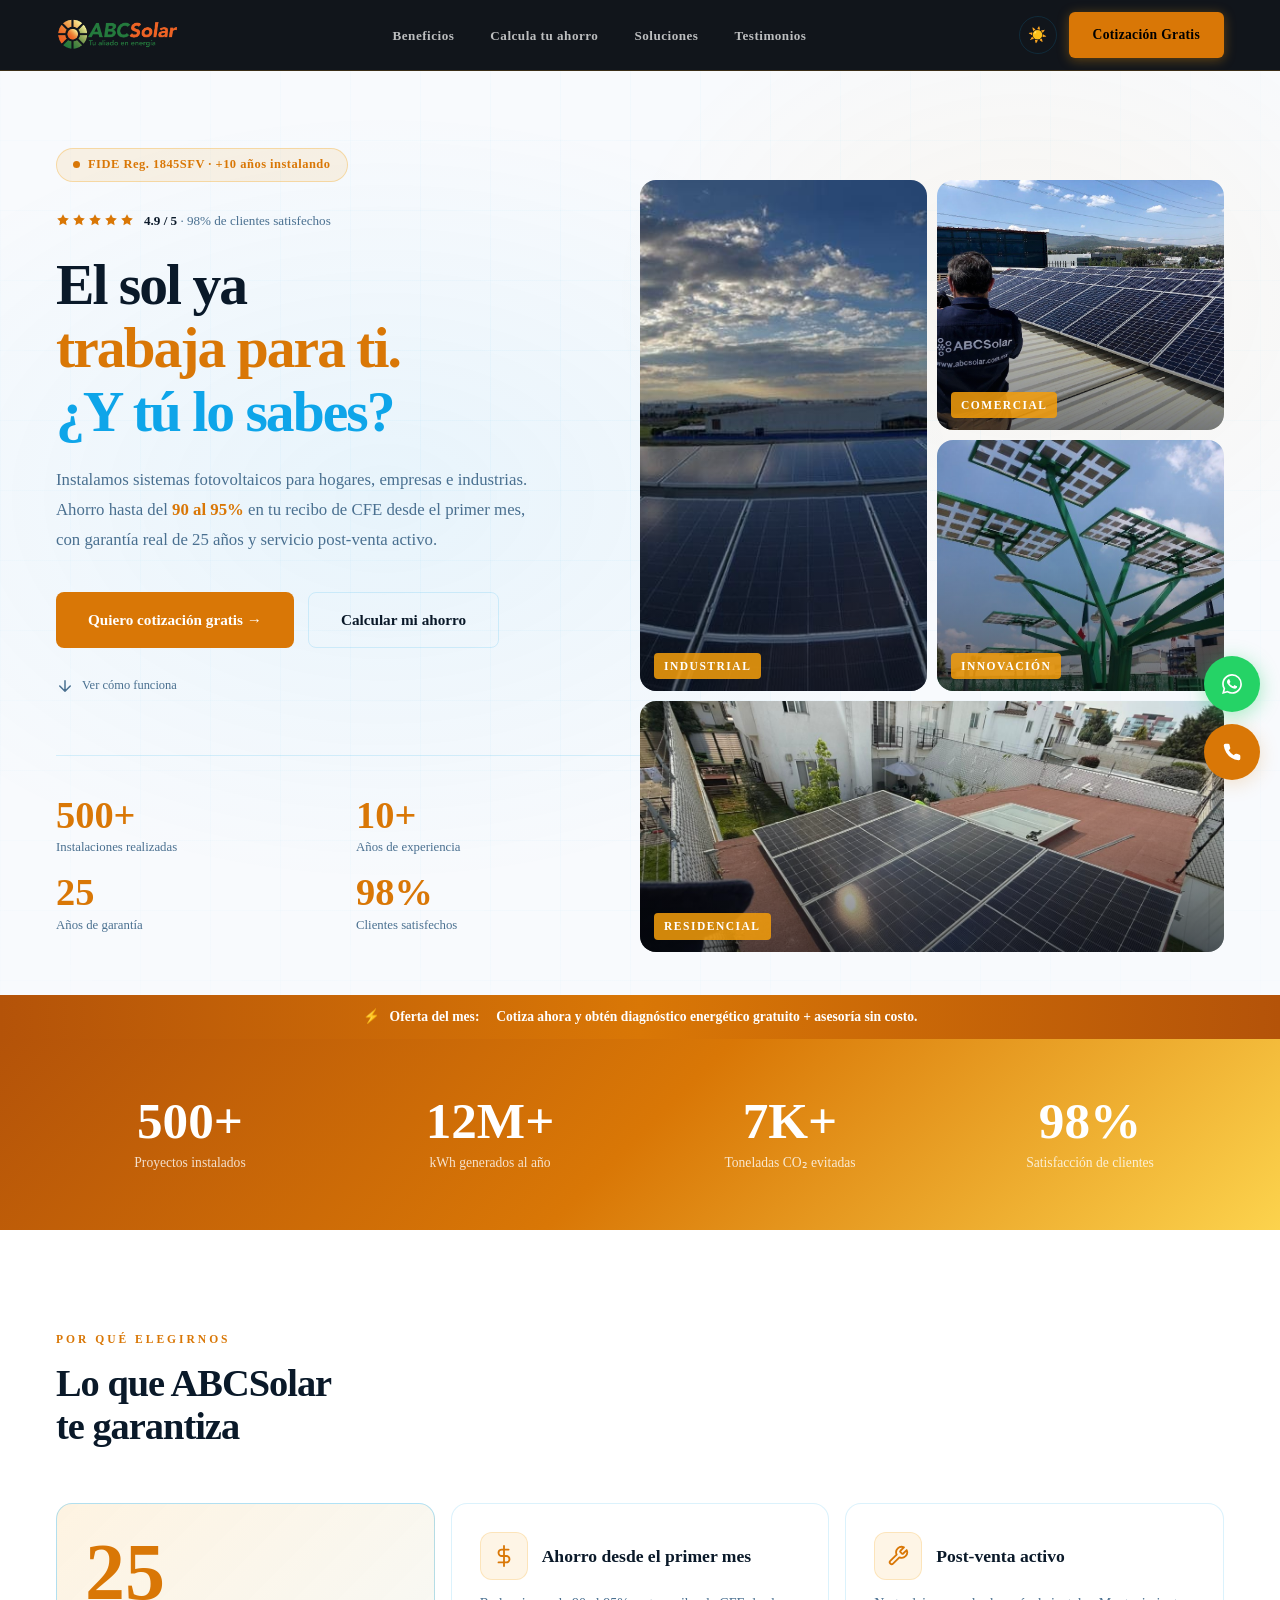
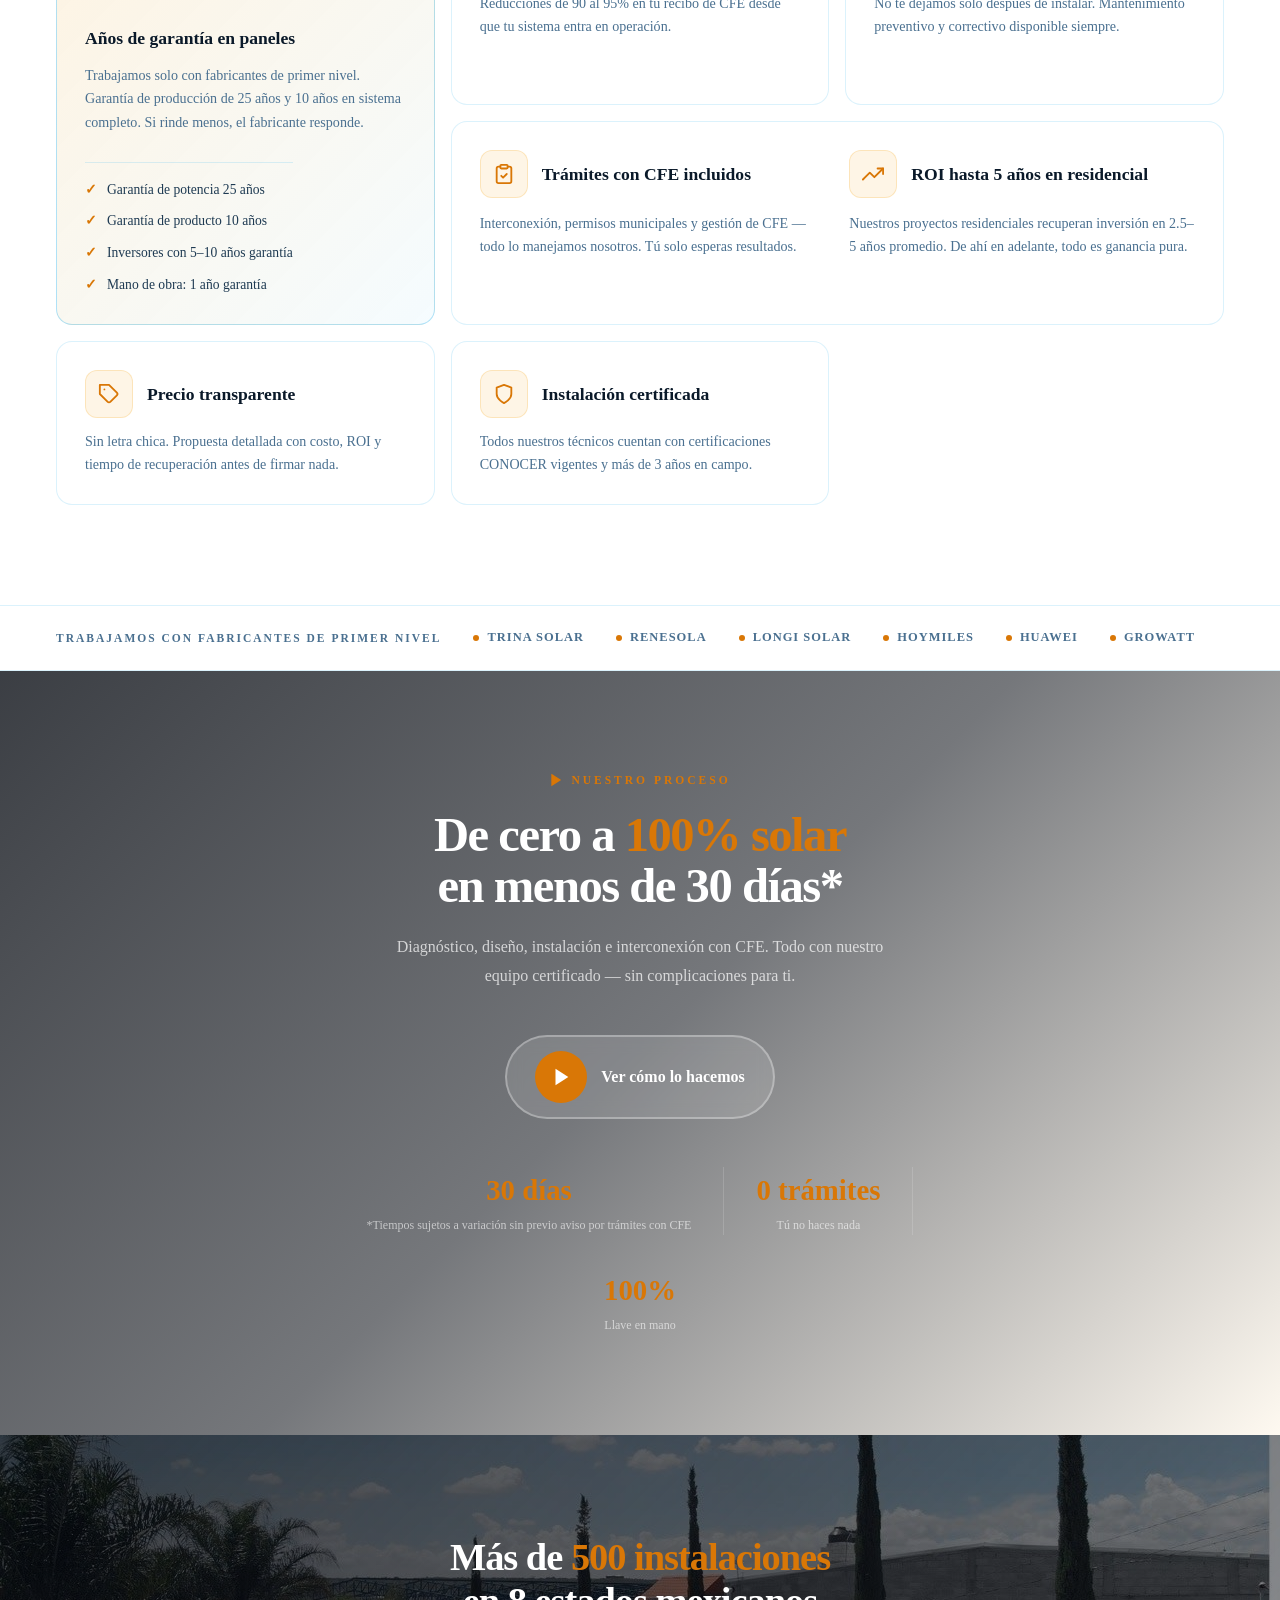
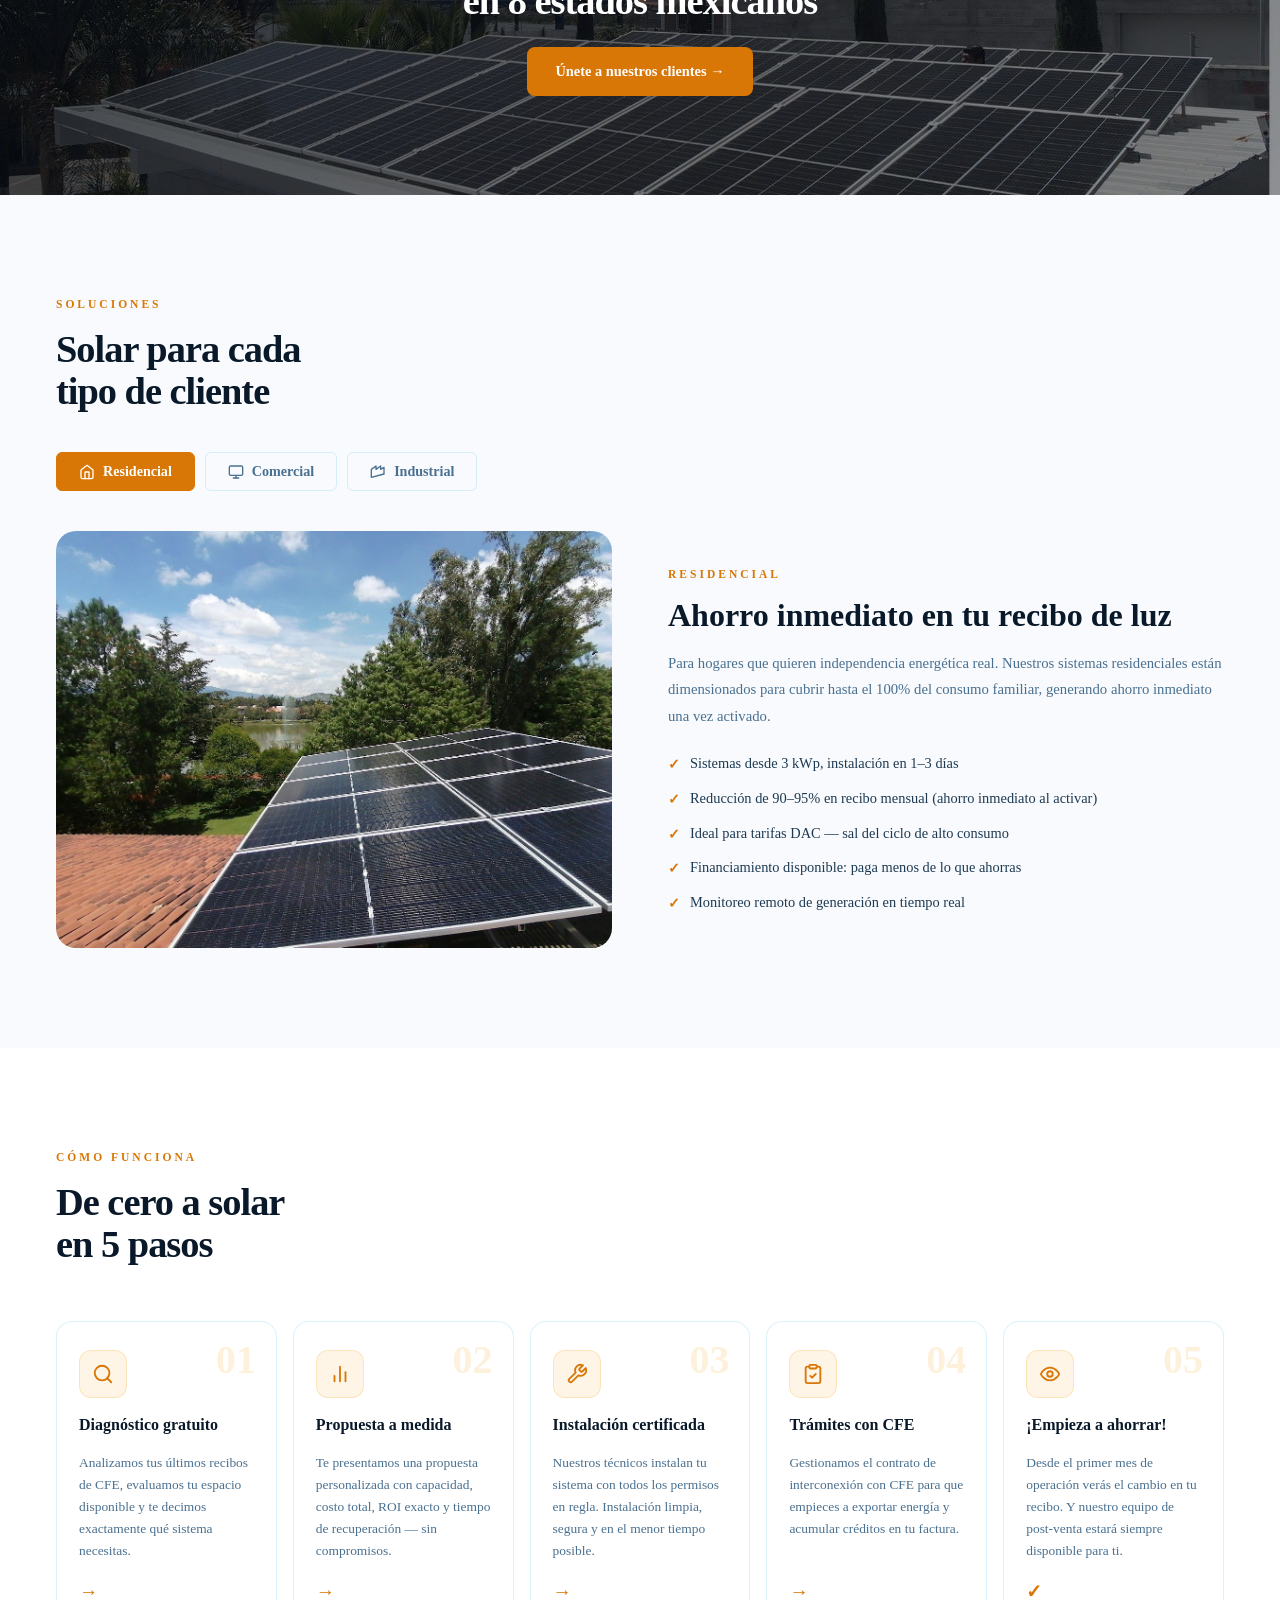
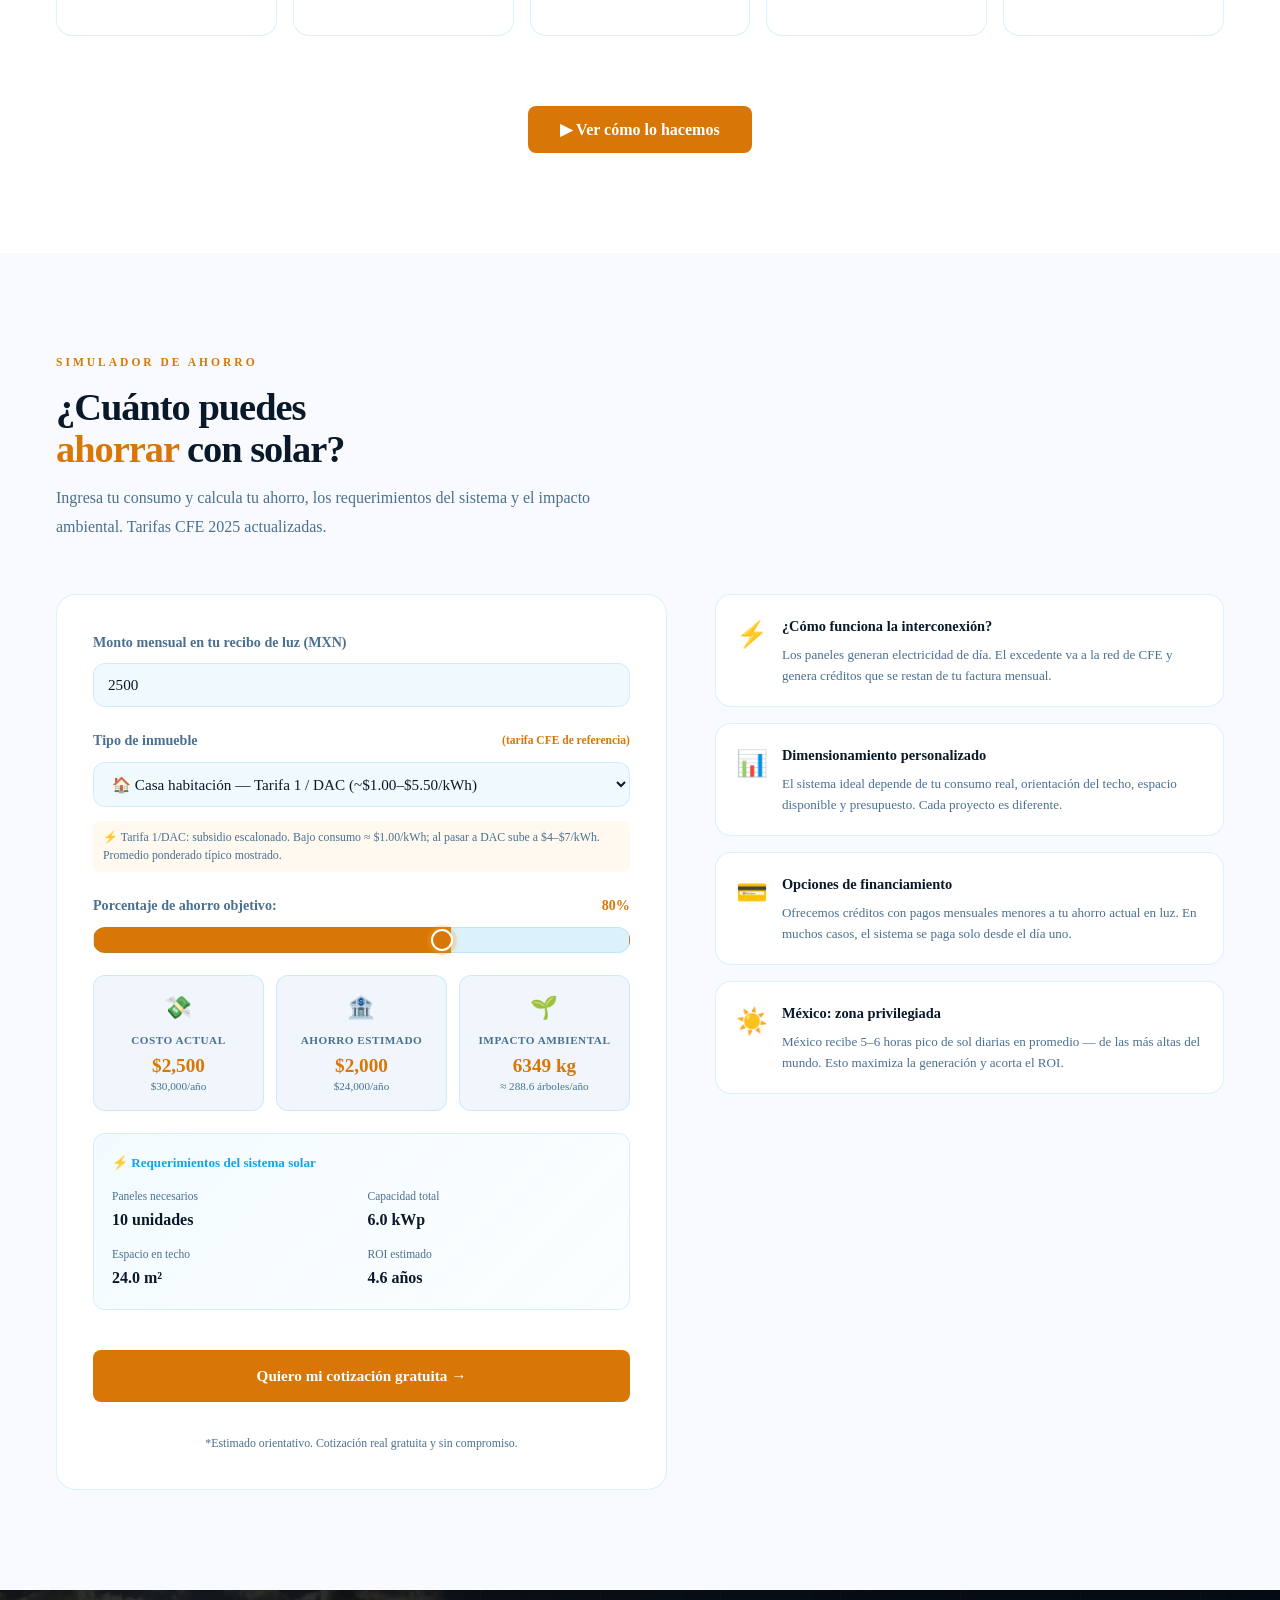
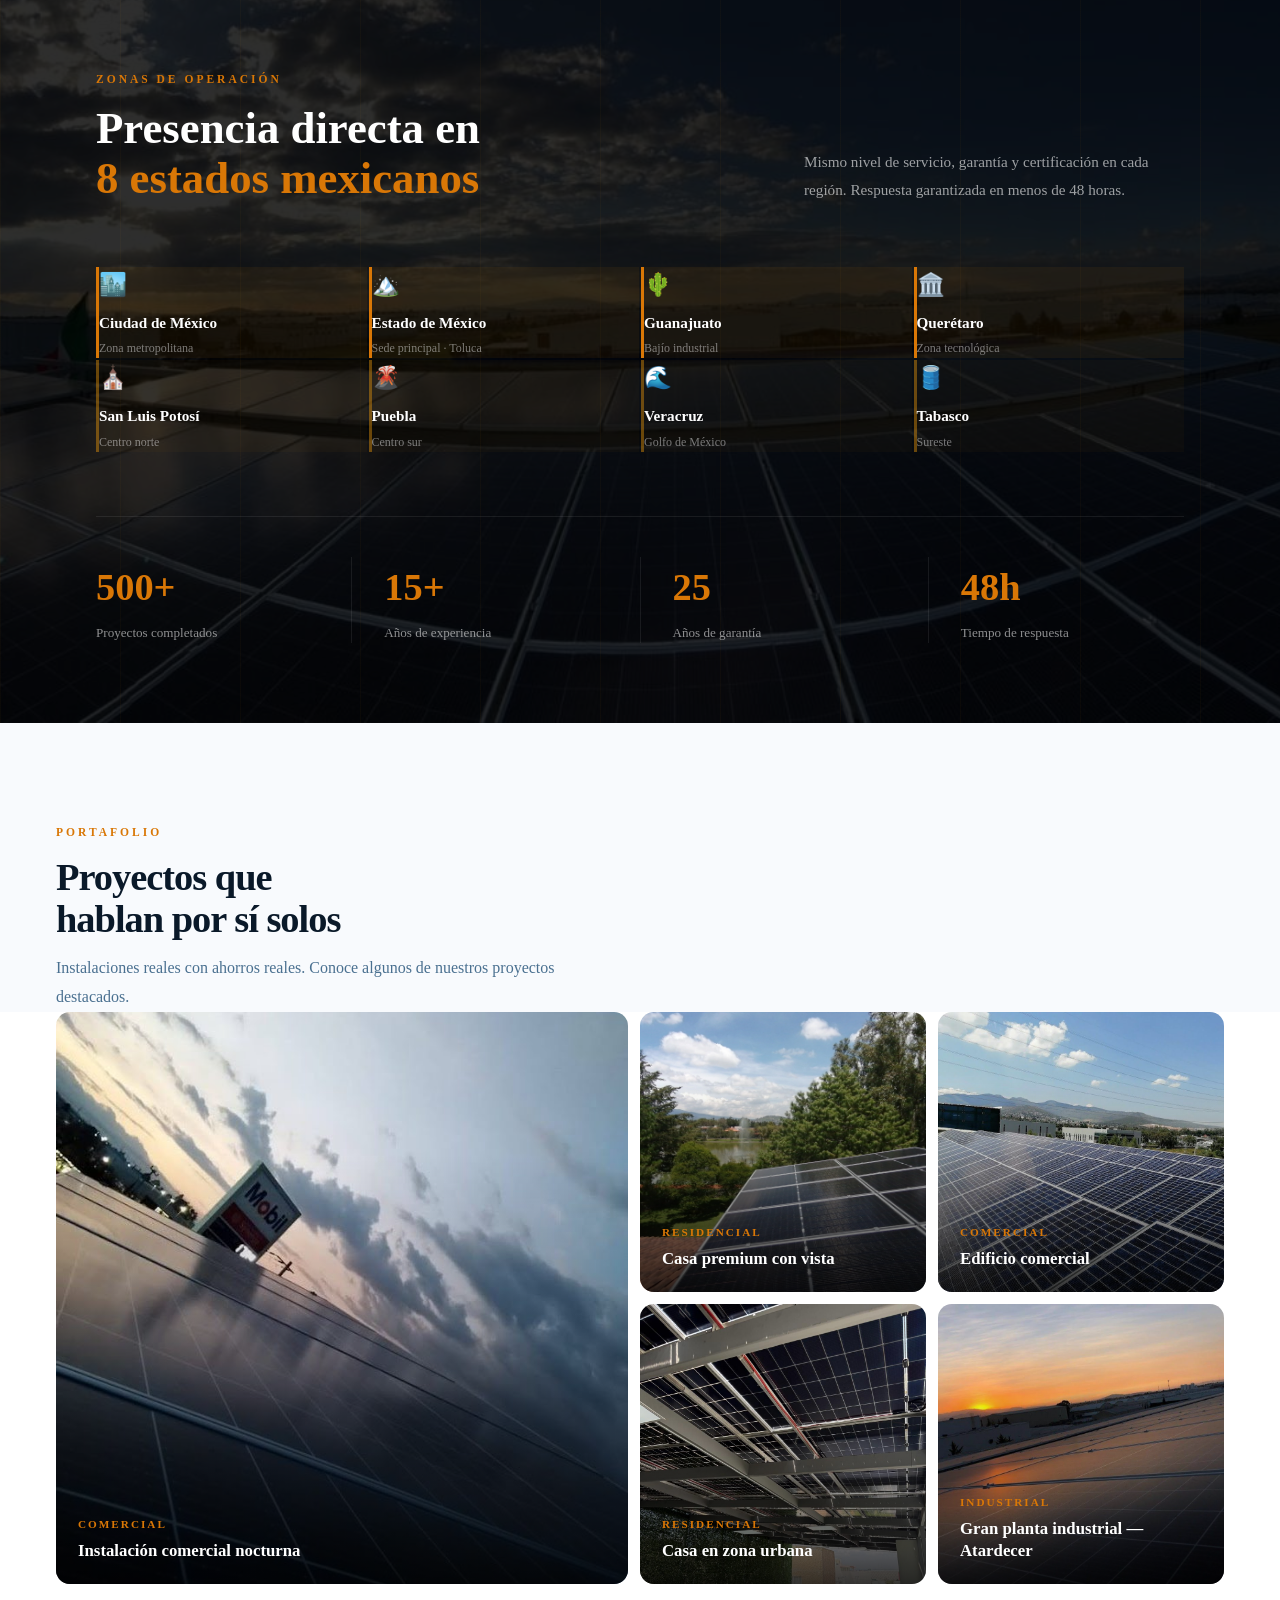
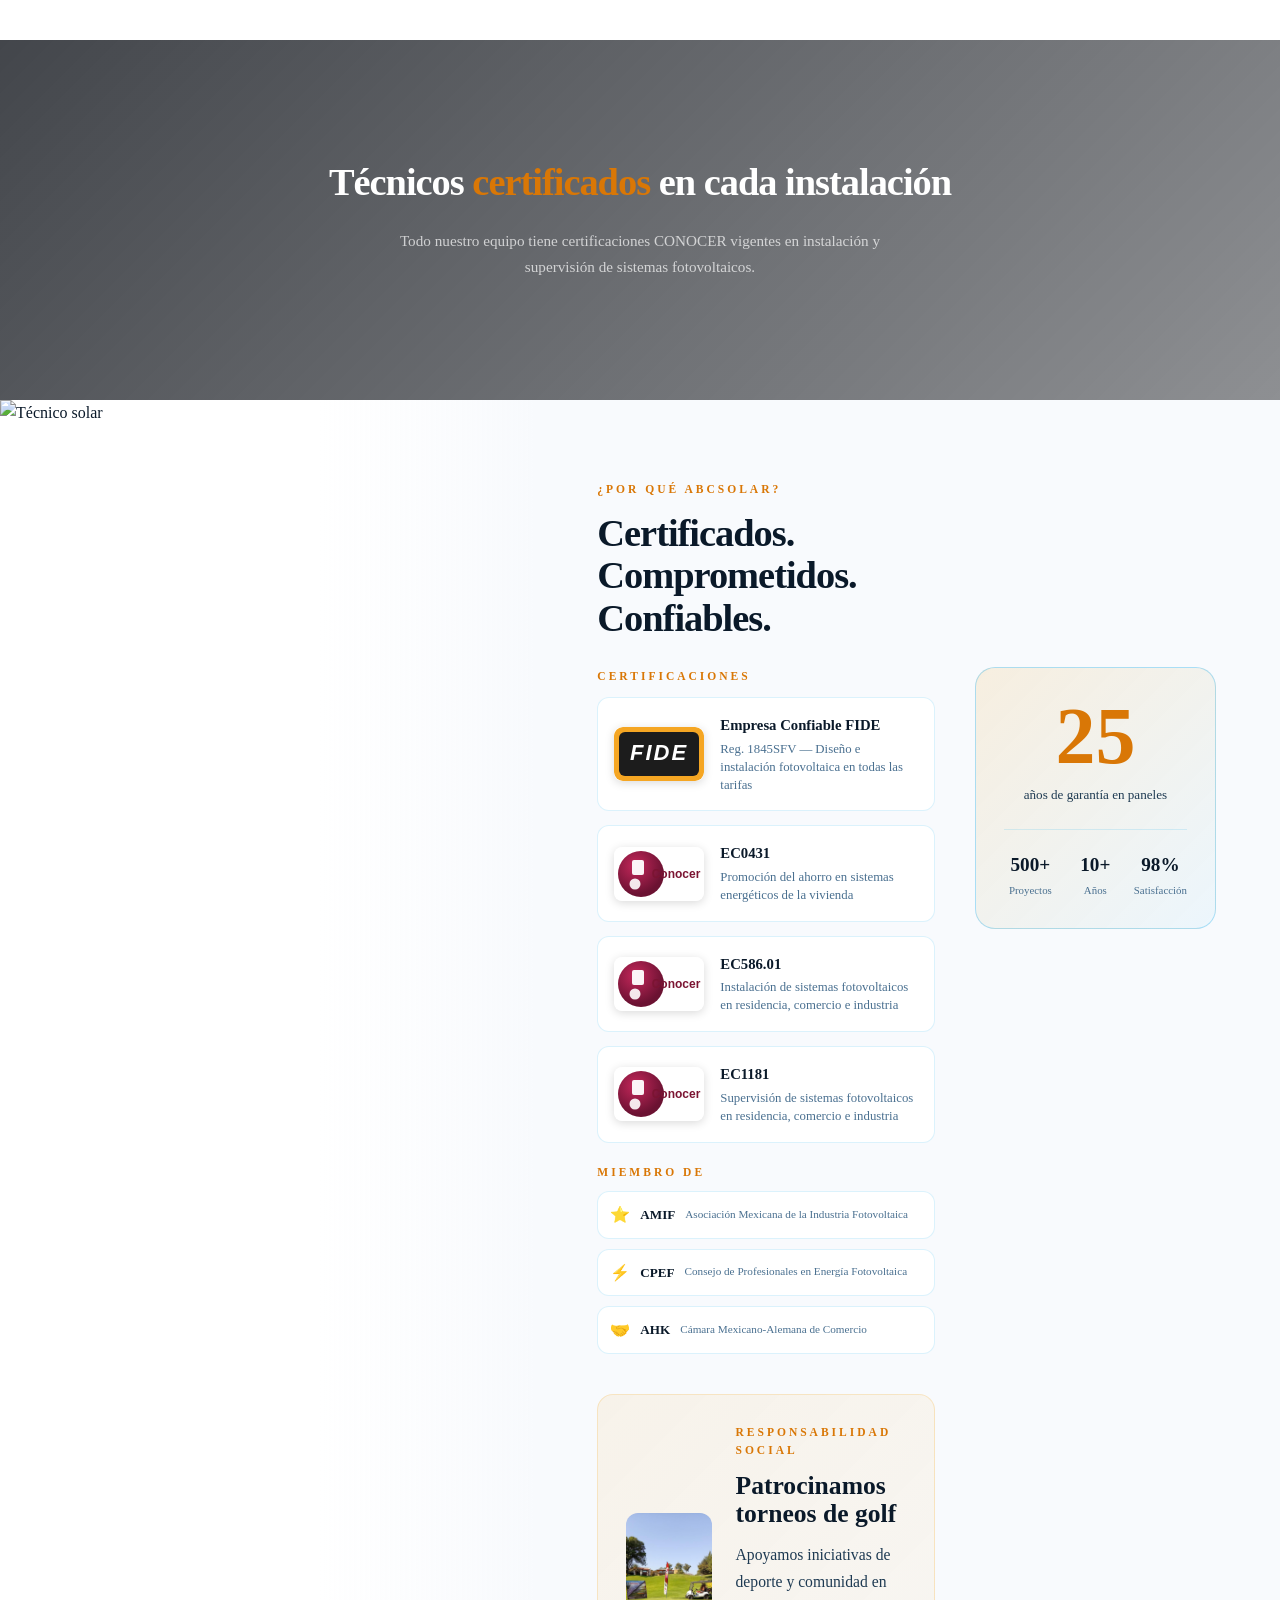
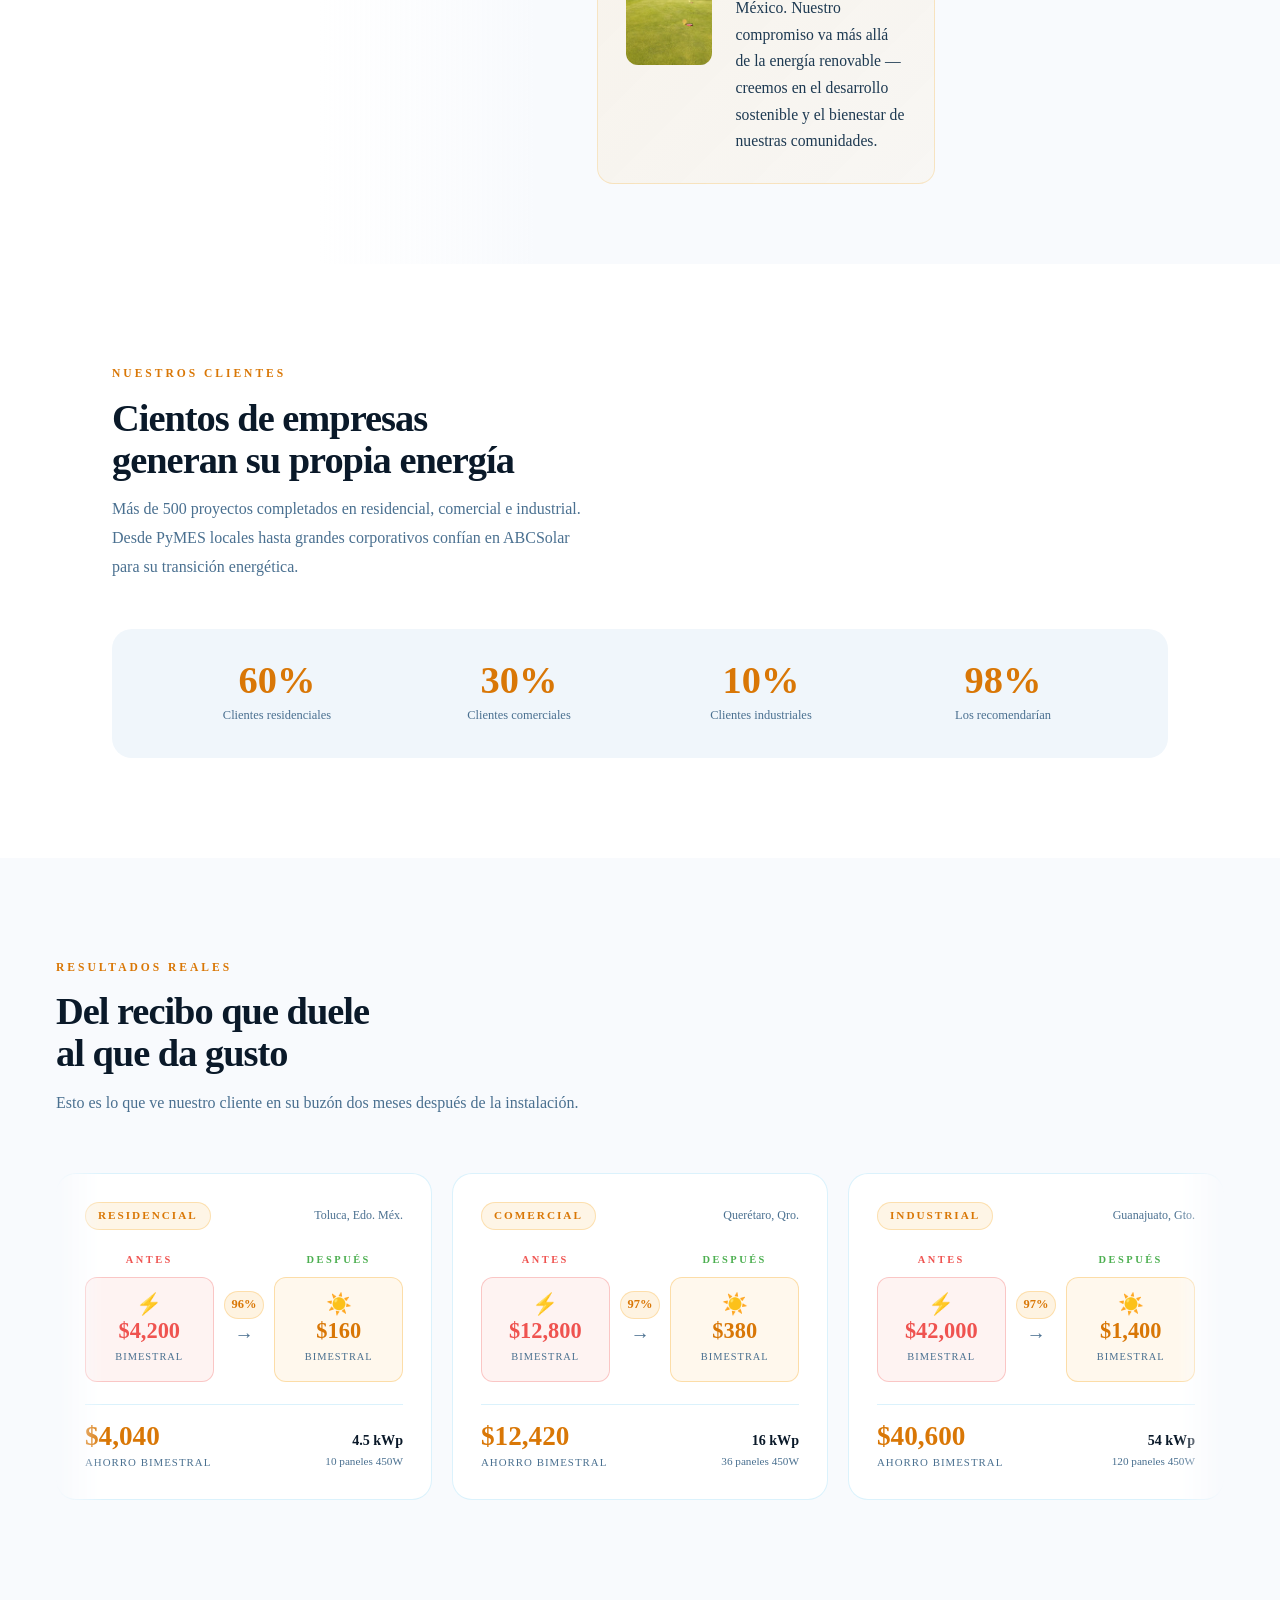
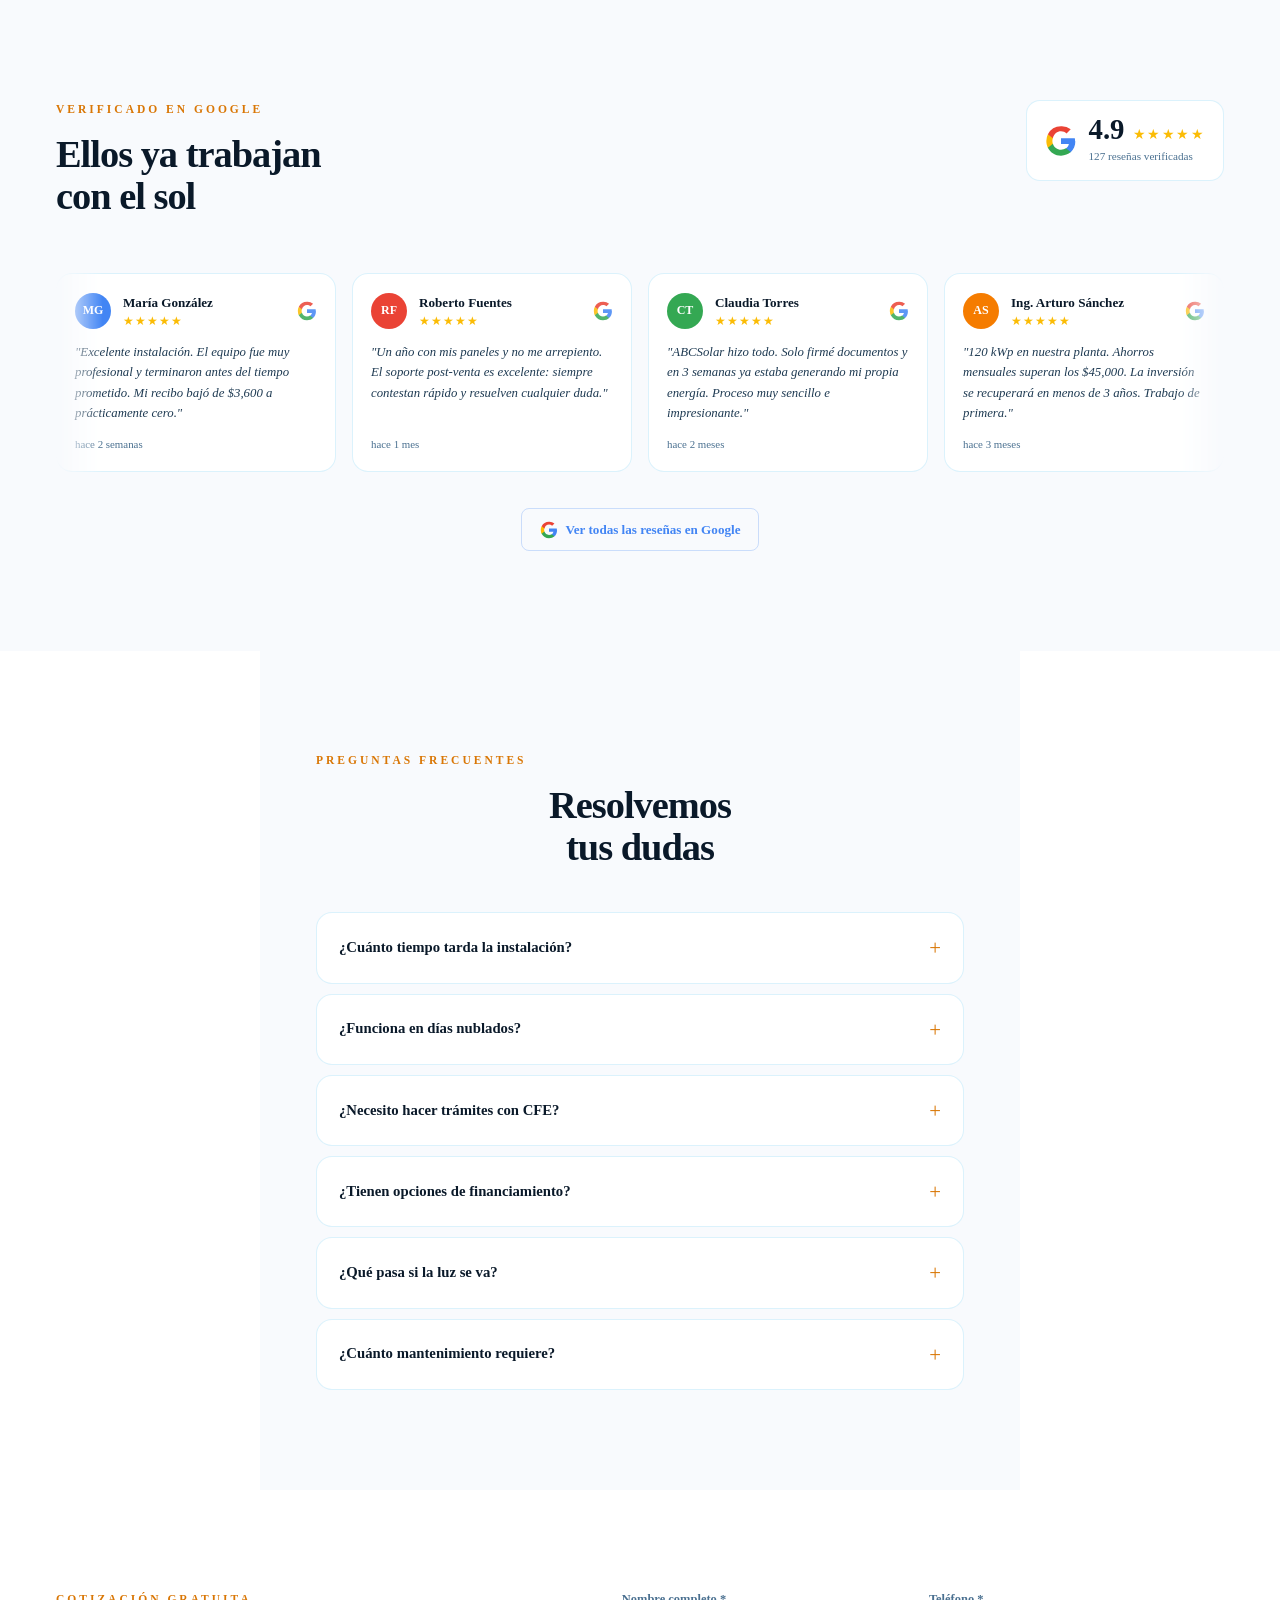
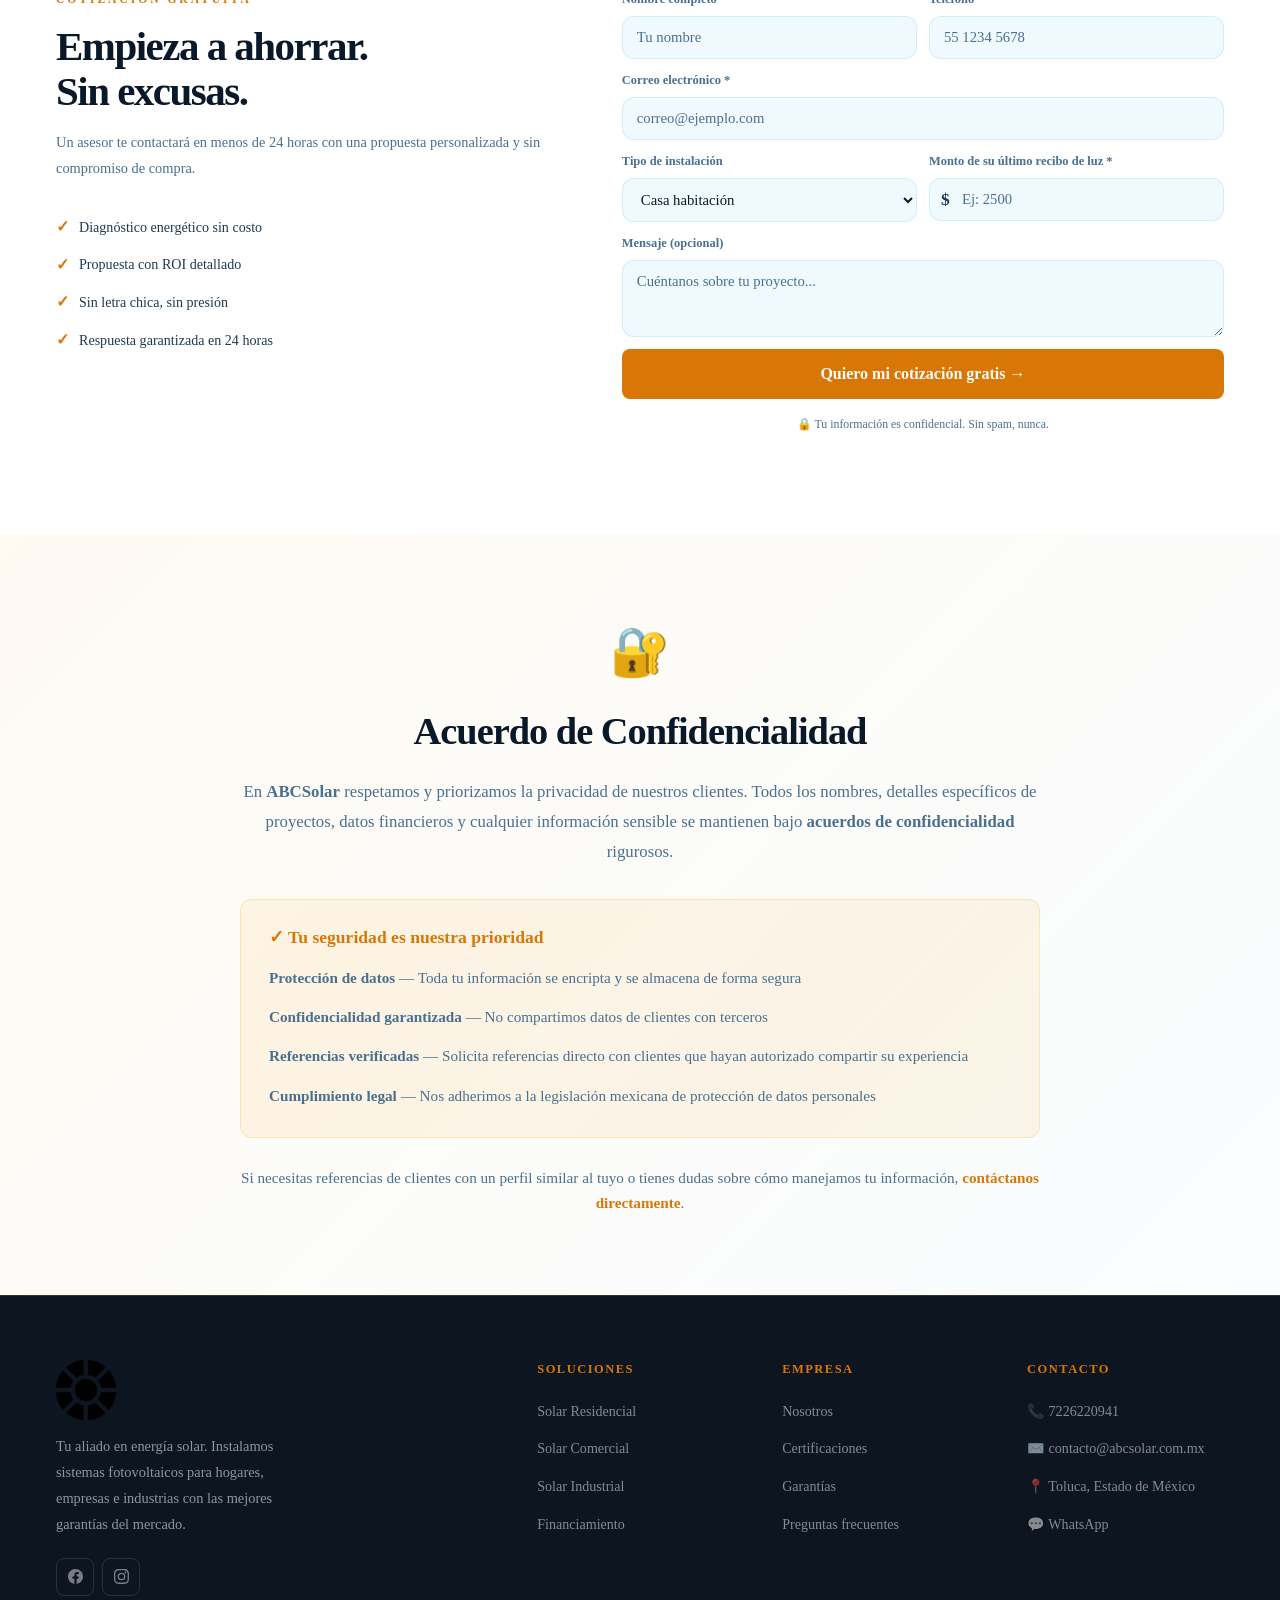
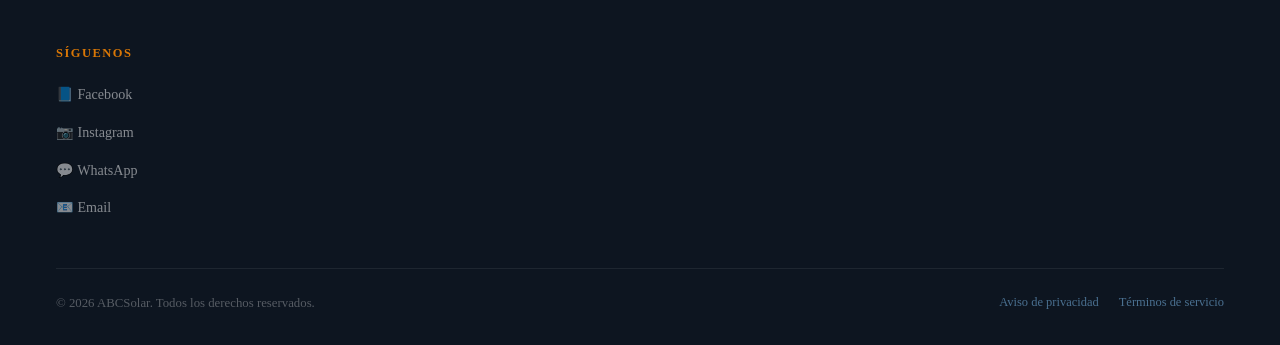
==== commit cabfd7bc: "Add files via upload" ====
--- a/index.html
+++ b/index.html
@@ -528,43 +528,43 @@
     </div>
 
     <!-- Estados — lista horizontal tipo timeline -->
-    <div class="states-grid" style="display:grid;grid-template-columns:repeat(4,1fr);gap:2px;margin-bottom:64px;">
-      <div class="estado-card estado-primary" style="padding:28px 24px;border-left:3px solid var(--sun);background:rgba(245,158,11,0.06);transition:background 0.3s;">
+    <div class="states-grid" style="display:grid;gap:2px;margin-bottom:64px;">
+      <div class="estado-card estado-primary" style="border-left:3px solid var(--sun);background:rgba(245,158,11,0.06);transition:background 0.3s;">
         <div style="font-size:1.4rem;margin-bottom:8px;">🏙️</div>
         <div style="font-family:'Merriweather',serif;font-weight:700;color:#fff;font-size:0.95rem;">Ciudad de México</div>
         <div style="font-family:'Merriweather',serif;font-size:0.75rem;color:rgba(255,255,255,0.45);margin-top:4px;">Zona metropolitana</div>
       </div>
-      <div class="estado-card estado-primary" style="padding:28px 24px;border-left:3px solid var(--sun);background:rgba(245,158,11,0.06);transition:background 0.3s;">
+      <div class="estado-card estado-primary" style="border-left:3px solid var(--sun);background:rgba(245,158,11,0.06);transition:background 0.3s;">
         <div style="font-size:1.4rem;margin-bottom:8px;">🏔️</div>
         <div style="font-family:'Merriweather',serif;font-weight:700;color:#fff;font-size:0.95rem;">Estado de México</div>
         <div style="font-family:'Merriweather',serif;font-size:0.75rem;color:rgba(255,255,255,0.45);margin-top:4px;">Sede principal · Toluca</div>
       </div>
-      <div class="estado-card estado-primary" style="padding:28px 24px;border-left:3px solid var(--sun);background:rgba(245,158,11,0.06);transition:background 0.3s;">
+      <div class="estado-card estado-primary" style="border-left:3px solid var(--sun);background:rgba(245,158,11,0.06);transition:background 0.3s;">
         <div style="font-size:1.4rem;margin-bottom:8px;">🌵</div>
         <div style="font-family:'Merriweather',serif;font-weight:700;color:#fff;font-size:0.95rem;">Guanajuato</div>
         <div style="font-family:'Merriweather',serif;font-size:0.75rem;color:rgba(255,255,255,0.45);margin-top:4px;">Bajío industrial</div>
       </div>
-      <div class="estado-card estado-primary" style="padding:28px 24px;border-left:3px solid var(--sun);background:rgba(245,158,11,0.06);transition:background 0.3s;">
+      <div class="estado-card estado-primary" style="border-left:3px solid var(--sun);background:rgba(245,158,11,0.06);transition:background 0.3s;">
         <div style="font-size:1.4rem;margin-bottom:8px;">🏛️</div>
         <div style="font-family:'Merriweather',serif;font-weight:700;color:#fff;font-size:0.95rem;">Querétaro</div>
         <div style="font-family:'Merriweather',serif;font-size:0.75rem;color:rgba(255,255,255,0.45);margin-top:4px;">Zona tecnológica</div>
       </div>
-      <div class="estado-card estado-secondary" style="padding:28px 24px;border-left:3px solid rgba(245,158,11,0.4);background:rgba(245,158,11,0.03);transition:background 0.3s;">
+      <div class="estado-card estado-secondary" style="border-left:3px solid rgba(245,158,11,0.4);background:rgba(245,158,11,0.03);transition:background 0.3s;">
         <div style="font-size:1.4rem;margin-bottom:8px;">⛪</div>
         <div style="font-family:'Merriweather',serif;font-weight:700;color:#fff;font-size:0.95rem;">San Luis Potosí</div>
         <div style="font-family:'Merriweather',serif;font-size:0.75rem;color:rgba(255,255,255,0.45);margin-top:4px;">Centro norte</div>
       </div>
-      <div class="estado-card estado-secondary" style="padding:28px 24px;border-left:3px solid rgba(245,158,11,0.4);background:rgba(245,158,11,0.03);transition:background 0.3s;">
+      <div class="estado-card estado-secondary" style="border-left:3px solid rgba(245,158,11,0.4);background:rgba(245,158,11,0.03);transition:background 0.3s;">
         <div style="font-size:1.4rem;margin-bottom:8px;">🌋</div>
         <div style="font-family:'Merriweather',serif;font-weight:700;color:#fff;font-size:0.95rem;">Puebla</div>
         <div style="font-family:'Merriweather',serif;font-size:0.75rem;color:rgba(255,255,255,0.45);margin-top:4px;">Centro sur</div>
       </div>
-      <div class="estado-card estado-secondary" style="padding:28px 24px;border-left:3px solid rgba(245,158,11,0.4);background:rgba(245,158,11,0.03);transition:background 0.3s;">
+      <div class="estado-card estado-secondary" style="border-left:3px solid rgba(245,158,11,0.4);background:rgba(245,158,11,0.03);transition:background 0.3s;">
         <div style="font-size:1.4rem;margin-bottom:8px;">🌊</div>
         <div style="font-family:'Merriweather',serif;font-weight:700;color:#fff;font-size:0.95rem;">Veracruz</div>
         <div style="font-family:'Merriweather',serif;font-size:0.75rem;color:rgba(255,255,255,0.45);margin-top:4px;">Golfo de México</div>
       </div>
-      <div class="estado-card estado-secondary" style="padding:28px 24px;border-left:3px solid rgba(245,158,11,0.4);background:rgba(245,158,11,0.03);transition:background 0.3s;">
+      <div class="estado-card estado-secondary" style="border-left:3px solid rgba(245,158,11,0.4);background:rgba(245,158,11,0.03);transition:background 0.3s;">
         <div style="font-size:1.4rem;margin-bottom:8px;">🛢️</div>
         <div style="font-family:'Merriweather',serif;font-weight:700;color:#fff;font-size:0.95rem;">Tabasco</div>
         <div style="font-family:'Merriweather',serif;font-size:0.75rem;color:rgba(255,255,255,0.45);margin-top:4px;">Sureste</div>
@@ -1032,26 +1032,14 @@
         <li><a href="https://wa.me/527226220941" target="_blank" rel="noopener">💬 WhatsApp</a></li>
       </ul>
     </div>
-  </div>
-  <div class="footer-social-row">
-    <div class="footer-social-label">Síguenos</div>
-    <div class="footer-social-links">
-      <a href="https://www.facebook.com/ABCSTechnologies" target="_blank" rel="noopener" class="footer-soc-card" title="Facebook">
-        <svg width="20" height="20" viewBox="0 0 24 24" fill="currentColor"><path d="M24 12.073c0-6.627-5.373-12-12-12s-12 5.373-12 12c0 5.99 4.388 10.954 10.125 11.854v-8.385H7.078v-3.47h3.047V9.43c0-3.007 1.792-4.669 4.533-4.669 1.312 0 2.686.235 2.686.235v2.953H15.83c-1.491 0-1.956.925-1.956 1.874v2.25h3.328l-.532 3.47h-2.796v8.385C19.612 23.027 24 18.062 24 12.073z"/></svg>
-        <span>Facebook</span>
-      </a>
-      <a href="https://www.instagram.com/abcsolar_/" target="_blank" rel="noopener" class="footer-soc-card" title="Instagram">
-        <svg width="20" height="20" viewBox="0 0 24 24" fill="currentColor"><path d="M12 2.163c3.204 0 3.584.012 4.85.07 3.252.148 4.771 1.691 4.919 4.919.058 1.265.069 1.645.069 4.849 0 3.205-.012 3.584-.069 4.849-.149 3.225-1.664 4.771-4.919 4.919-1.266.058-1.644.07-4.85.07-3.204 0-3.584-.012-4.849-.07-3.26-.149-4.771-1.699-4.919-4.92-.058-1.265-.07-1.644-.07-4.849 0-3.204.013-3.583.07-4.849.149-3.227 1.664-4.771 4.919-4.919 1.266-.057 1.645-.069 4.849-.069zM12 0C8.741 0 8.333.014 7.053.072 2.695.272.273 2.69.073 7.052.014 8.333 0 8.741 0 12c0 3.259.014 3.668.072 4.948.2 4.358 2.618 6.78 6.98 6.98C8.333 23.986 8.741 24 12 24c3.259 0 3.668-.014 4.948-.072 4.354-.2 6.782-2.618 6.979-6.98.059-1.28.073-1.689.073-4.948 0-3.259-.014-3.667-.072-4.947-.196-4.354-2.617-6.78-6.979-6.98C15.668.014 15.259 0 12 0zm0 5.838a6.162 6.162 0 100 12.324 6.162 6.162 0 000-12.324zM12 16a4 4 0 110-8 4 4 0 010 8zm6.406-11.845a1.44 1.44 0 100 2.881 1.44 1.44 0 000-2.881z"/></svg>
-        <span>Instagram</span>
-      </a>
-      <a href="https://wa.me/527226220941" target="_blank" rel="noopener" class="footer-soc-card footer-soc-wa" title="WhatsApp">
-        <svg width="20" height="20" viewBox="0 0 24 24" fill="currentColor"><path d="M17.472 14.382c-.297-.149-1.758-.867-2.03-.967-.273-.099-.471-.148-.67.15-.197.297-.767.966-.94 1.164-.173.199-.347.223-.644.075-.297-.15-1.255-.463-2.39-1.475-.883-.788-1.48-1.761-1.653-2.059-.173-.297-.018-.458.13-.606.134-.133.298-.347.446-.52.149-.174.198-.298.298-.497.099-.198.05-.371-.025-.52-.075-.149-.669-1.612-.916-2.207-.242-.579-.487-.5-.669-.51-.173-.008-.371-.01-.57-.01-.198 0-.52.074-.792.372-.272.297-1.04 1.016-1.04 2.479 0 1.462 1.065 2.875 1.213 3.074.149.198 2.096 3.2 5.077 4.487.709.306 1.262.489 1.694.625.712.227 1.36.195 1.871.118.571-.085 1.758-.719 2.006-1.413.248-.694.248-1.289.173-1.413-.074-.124-.272-.198-.57-.347m-5.421 7.403h-.004a9.87 9.87 0 01-5.031-1.378l-.361-.214-3.741.982.998-3.648-.235-.374a9.86 9.86 0 01-1.51-5.26c.001-5.45 4.436-9.884 9.888-9.884 2.64 0 5.122 1.03 6.988 2.898a9.825 9.825 0 012.893 6.994c-.003 5.45-4.437 9.884-9.885 9.884m8.413-18.297A11.815 11.815 0 0012.05 0C5.495 0 .16 5.335.157 11.892c0 2.096.547 4.142 1.588 5.945L.057 24l6.305-1.654a11.882 11.882 0 005.683 1.448h.005c6.554 0 11.89-5.335 11.893-11.893a11.821 11.821 0 00-3.48-8.413z"/></svg>
-        <span>WhatsApp</span>
-      </a>
-      <a href="mailto:contacto@abcsolar.com.mx" class="footer-soc-card" title="Email">
-        <svg width="20" height="20" viewBox="0 0 24 24" fill="none" stroke="currentColor" stroke-width="2" stroke-linecap="round" stroke-linejoin="round"><path d="M4 4h16c1.1 0 2 .9 2 2v12c0 1.1-.9 2-2 2H4c-1.1 0-2-.9-2-2V6c0-1.1.9-2 2-2z"/><polyline points="22,6 12,13 2,6"/></svg>
-        <span>Email</span>
-      </a>
+    <div>
+      <div class="footer-col-title">Síguenos</div>
+      <ul class="footer-links">
+        <li><a href="https://www.facebook.com/ABCSTechnologies" target="_blank" rel="noopener">📘 Facebook</a></li>
+        <li><a href="https://www.instagram.com/abcsolar_/" target="_blank" rel="noopener">📷 Instagram</a></li>
+        <li><a href="https://wa.me/527226220941" target="_blank" rel="noopener">💬 WhatsApp</a></li>
+        <li><a href="mailto:contacto@abcsolar.com.mx">📧 Email</a></li>
+      </ul>
     </div>
   </div>
 
